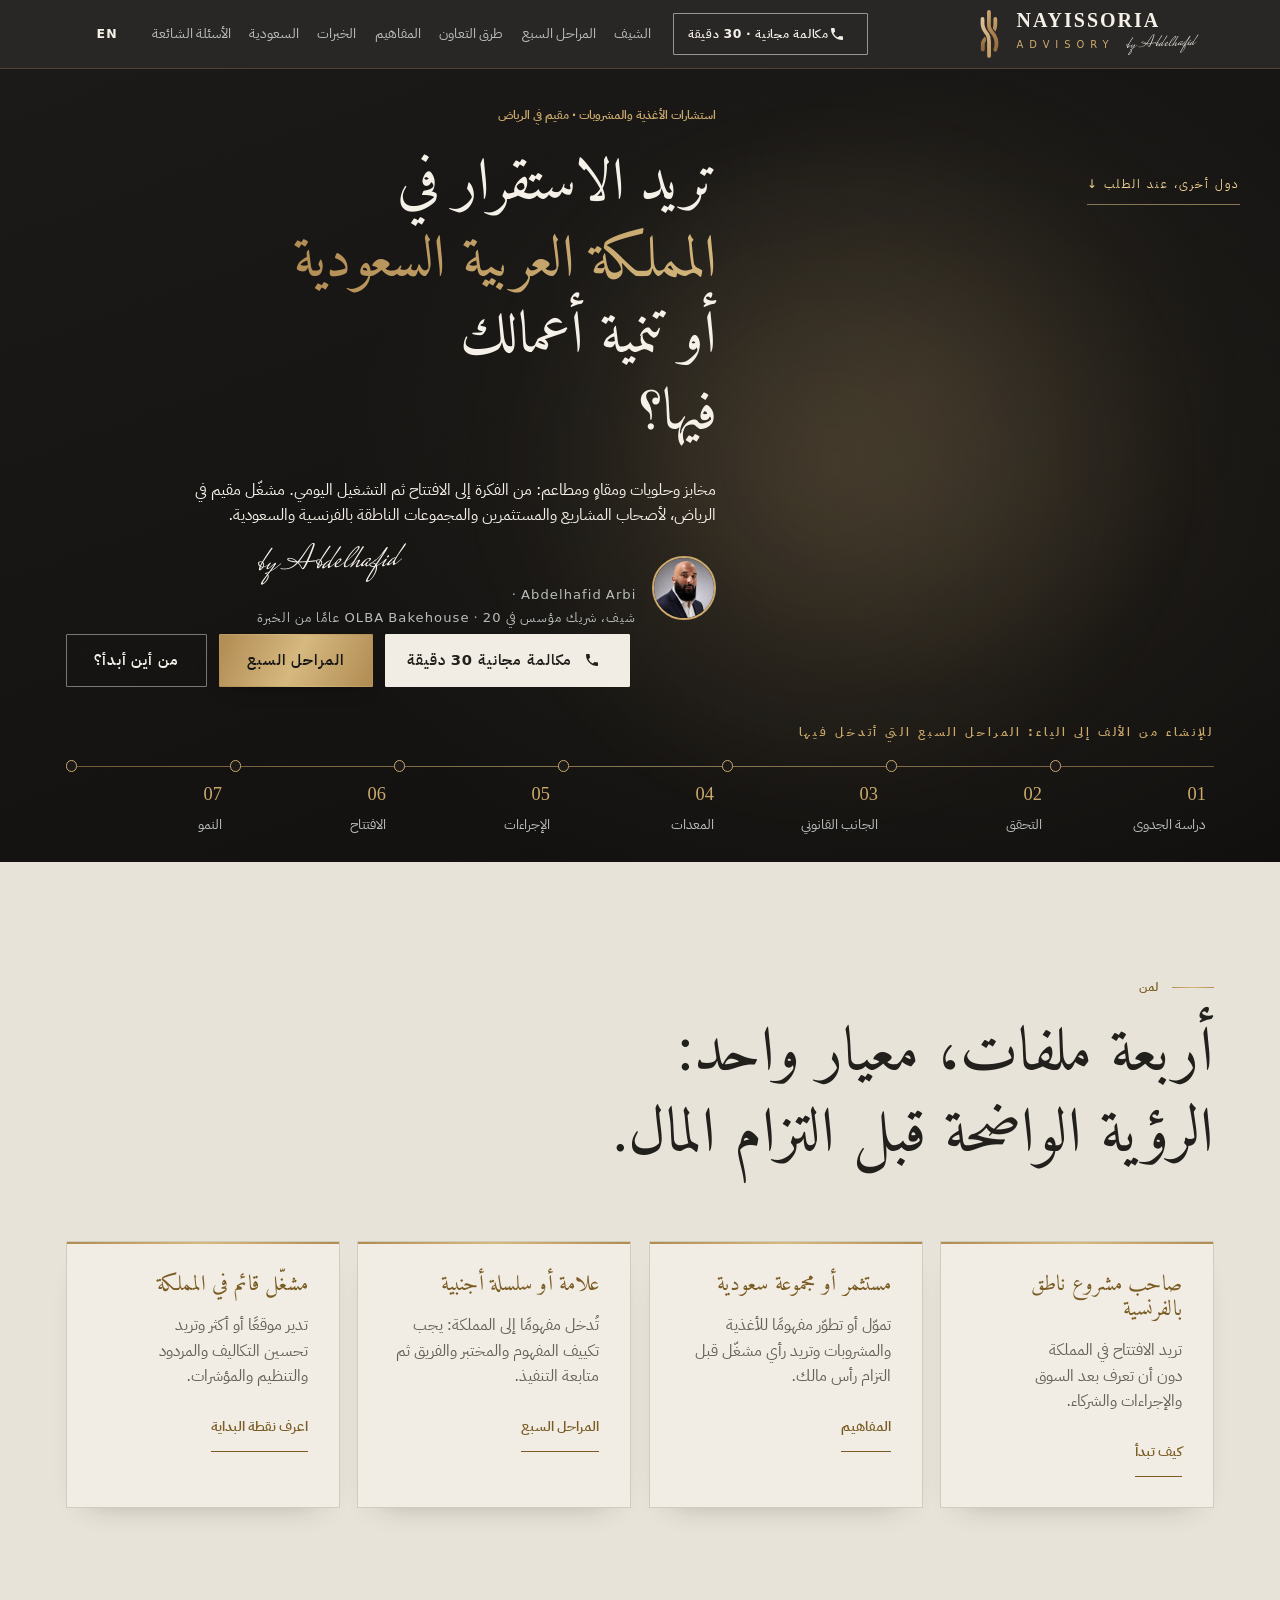
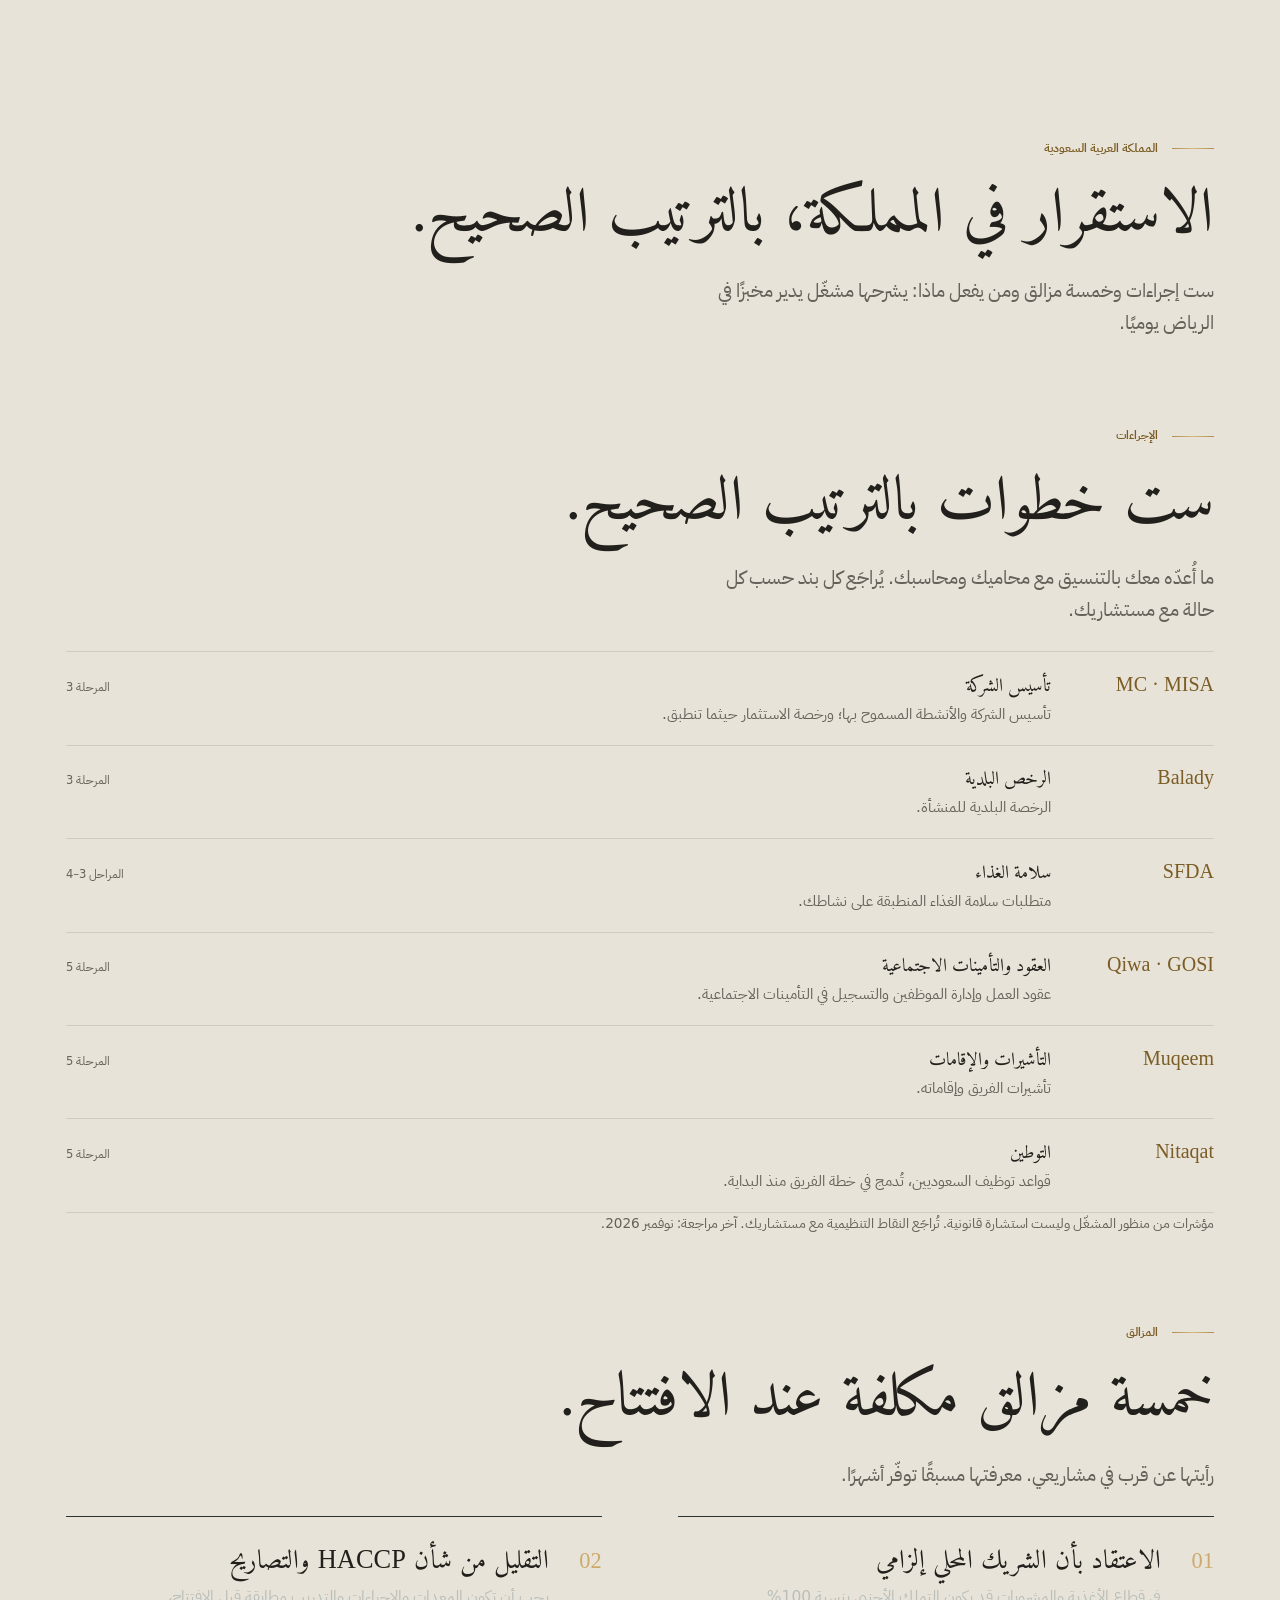
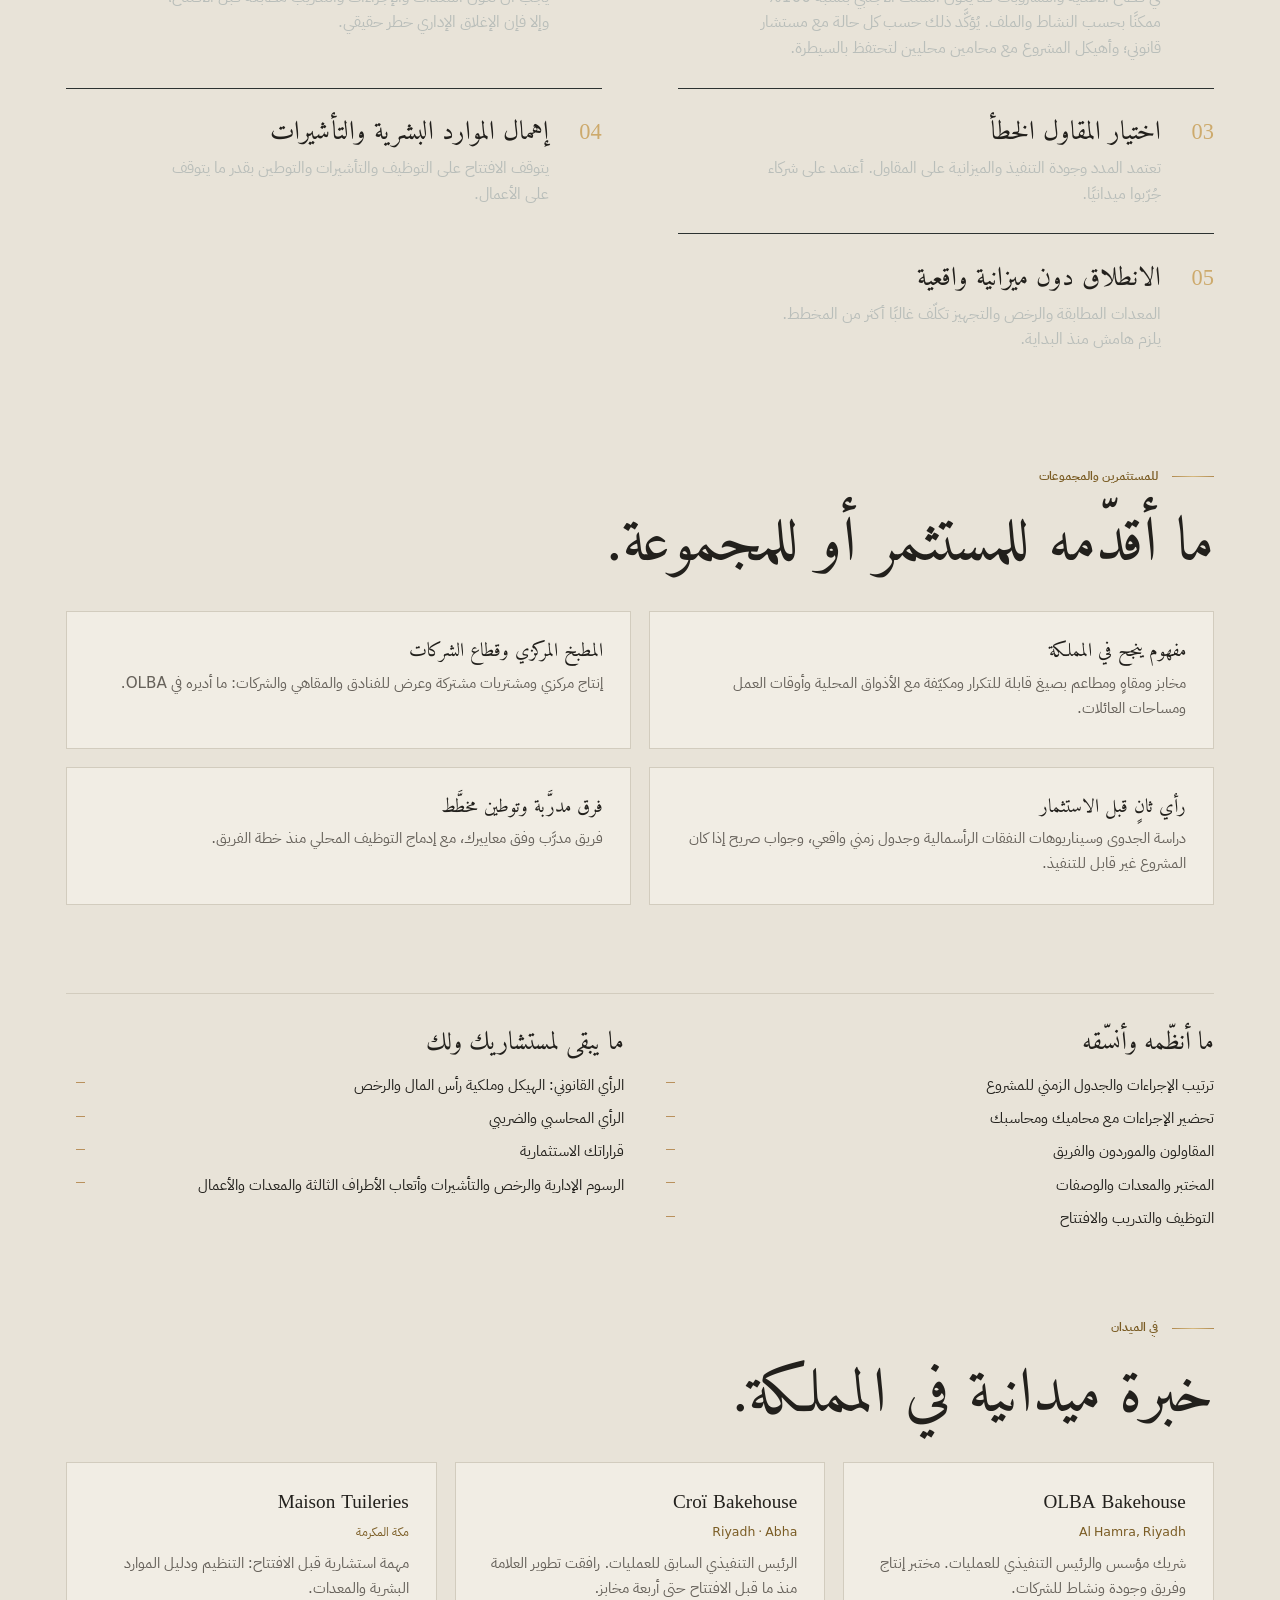
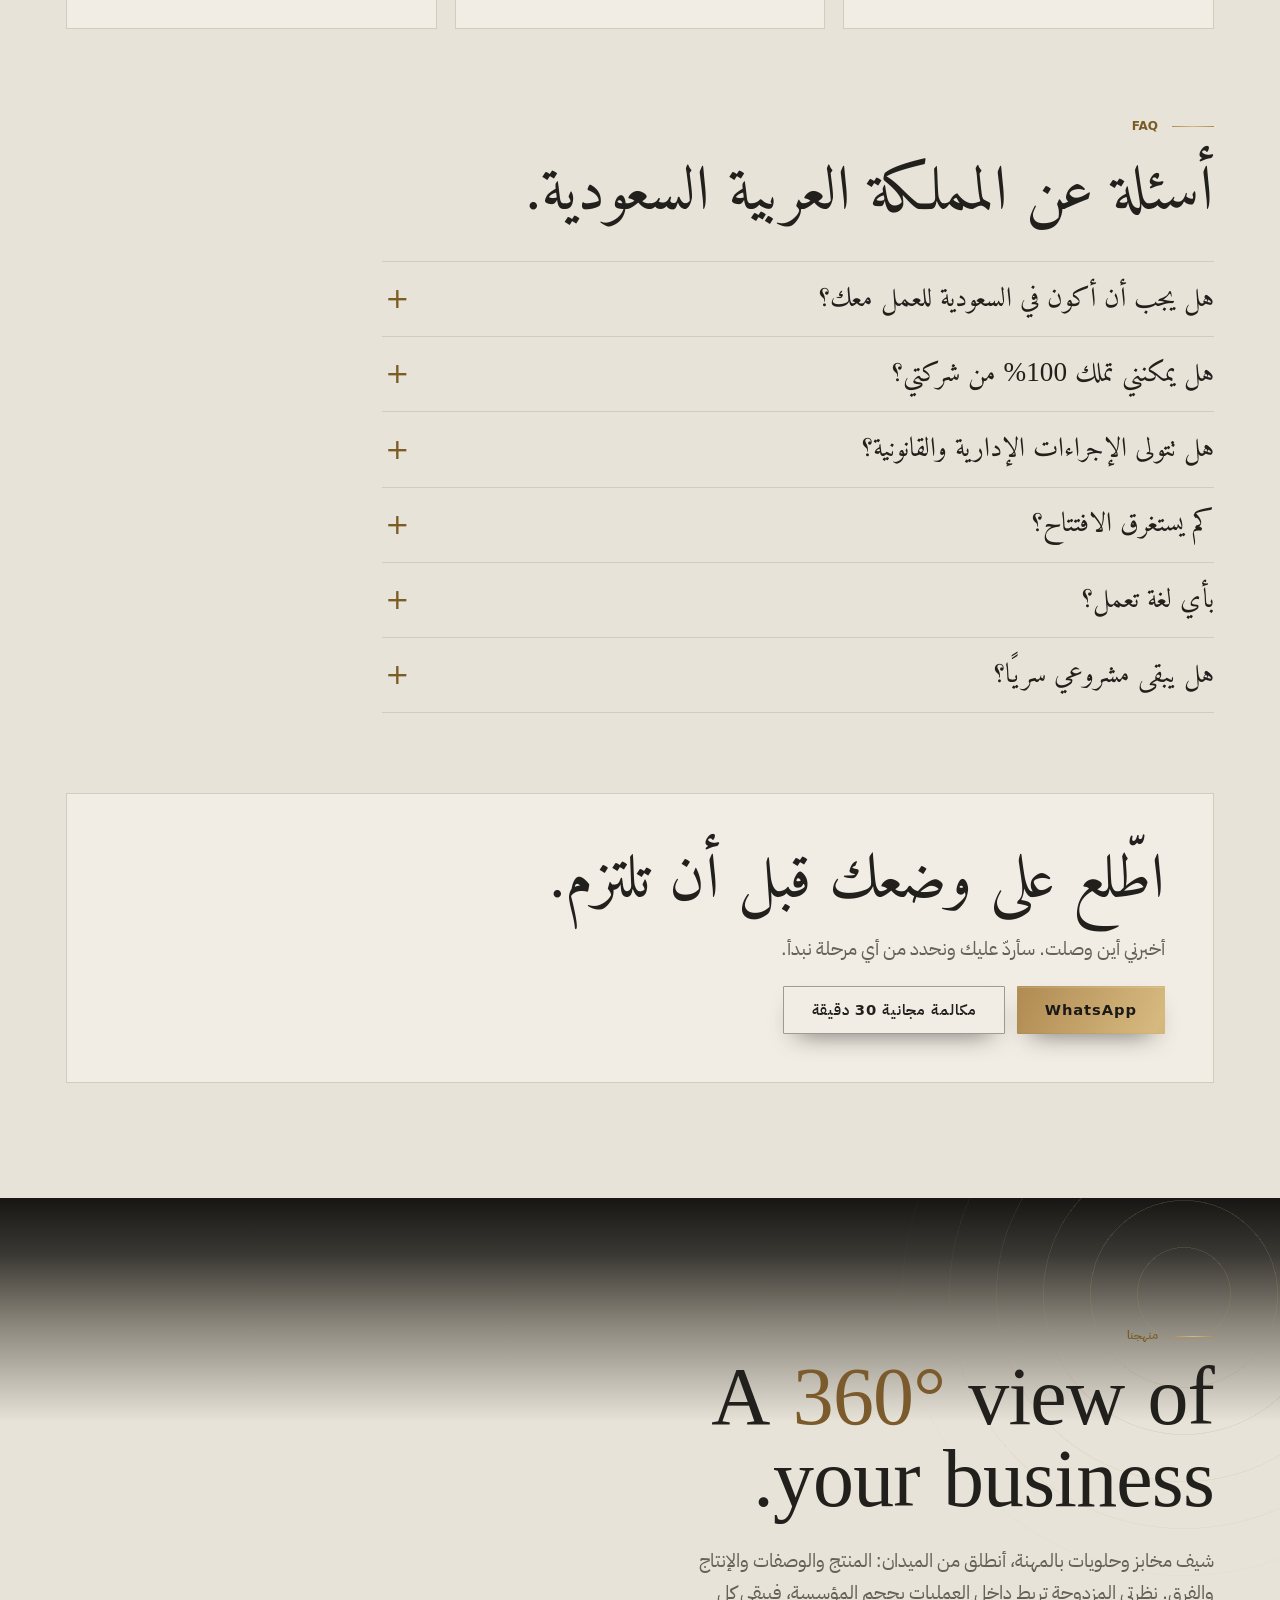
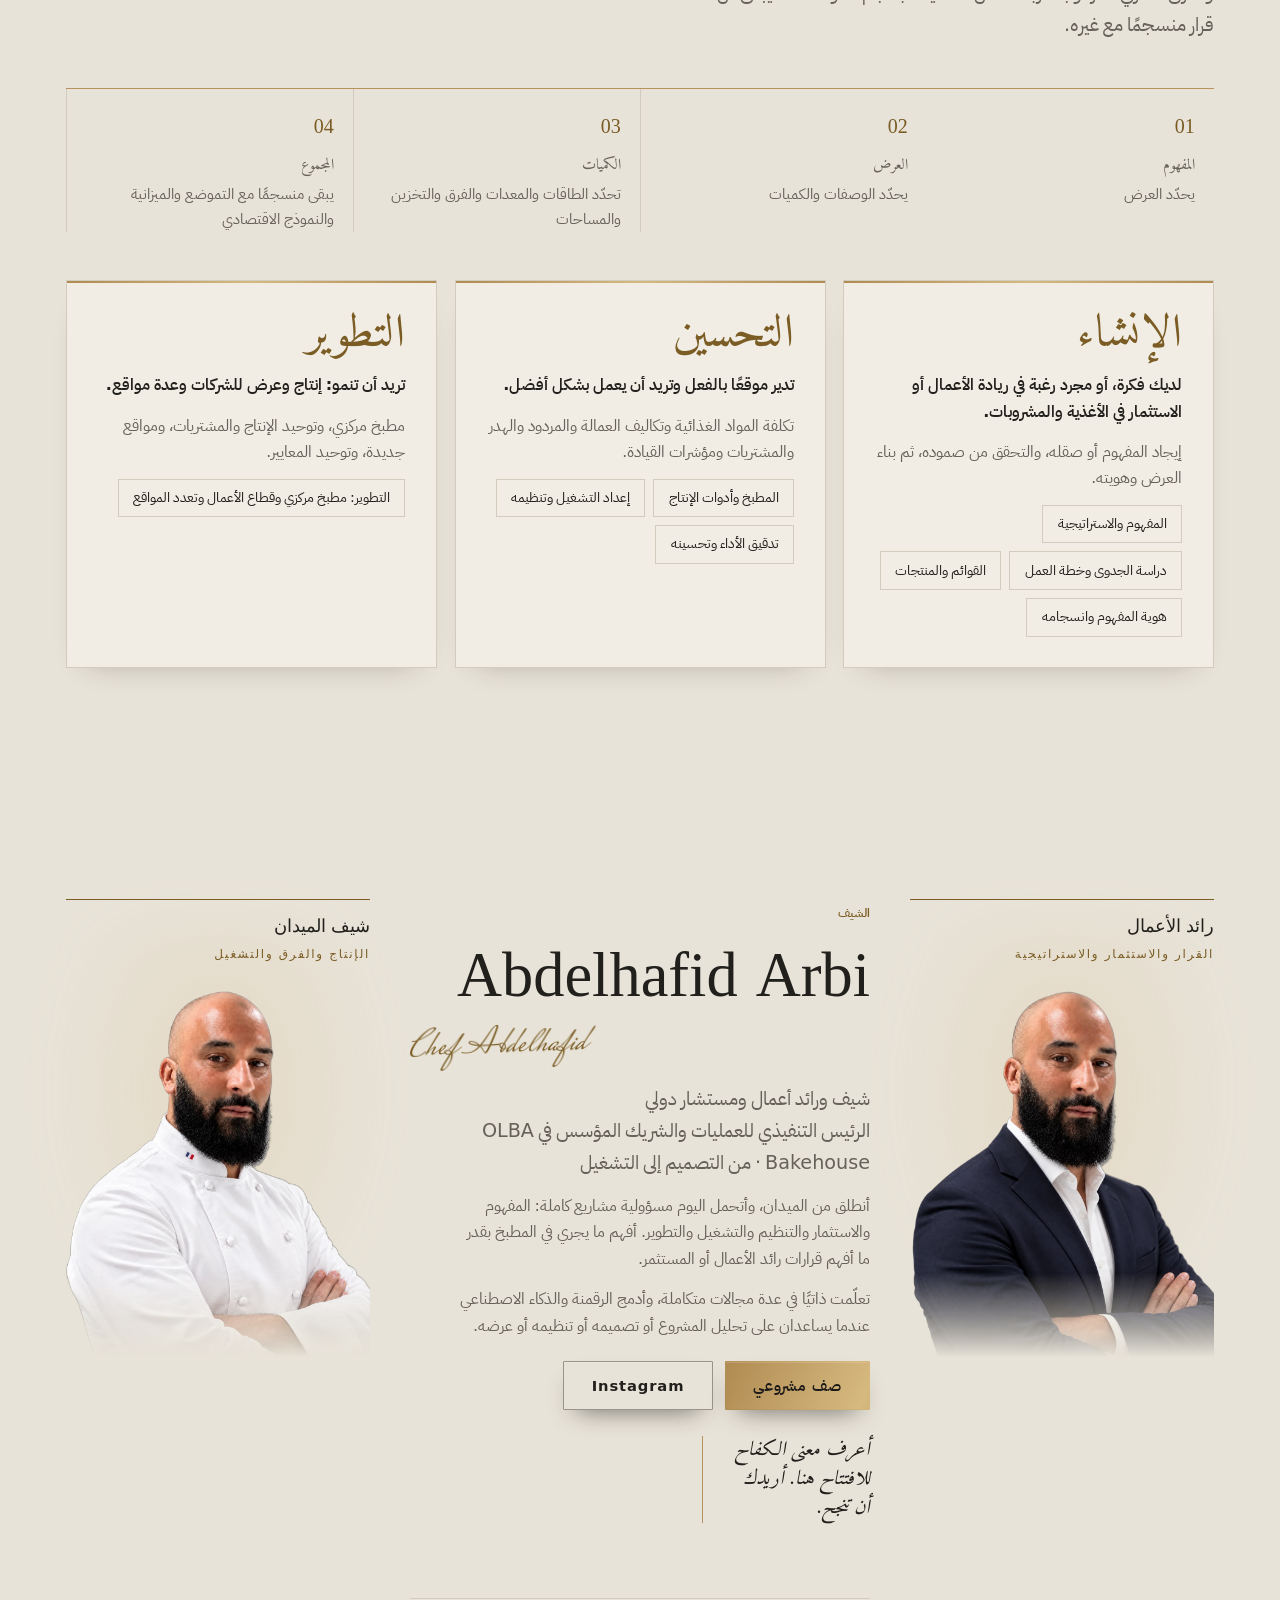
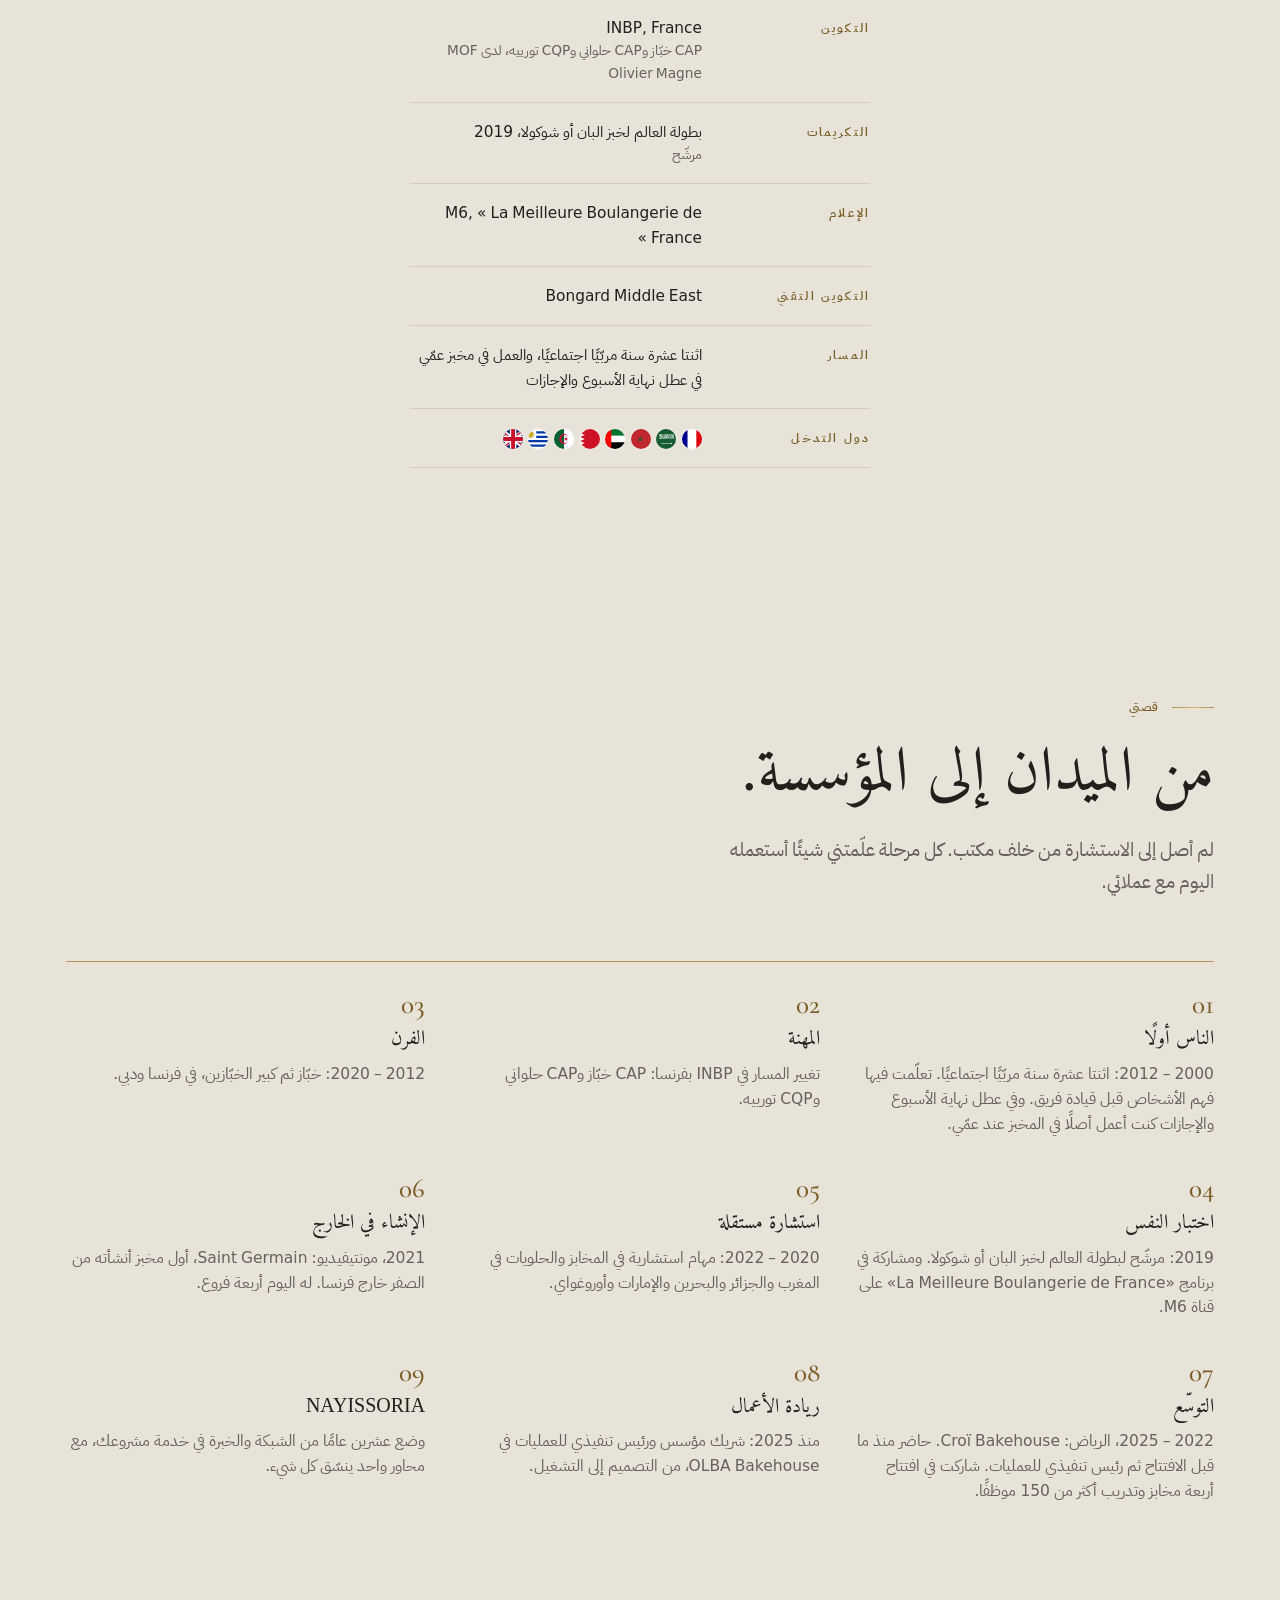
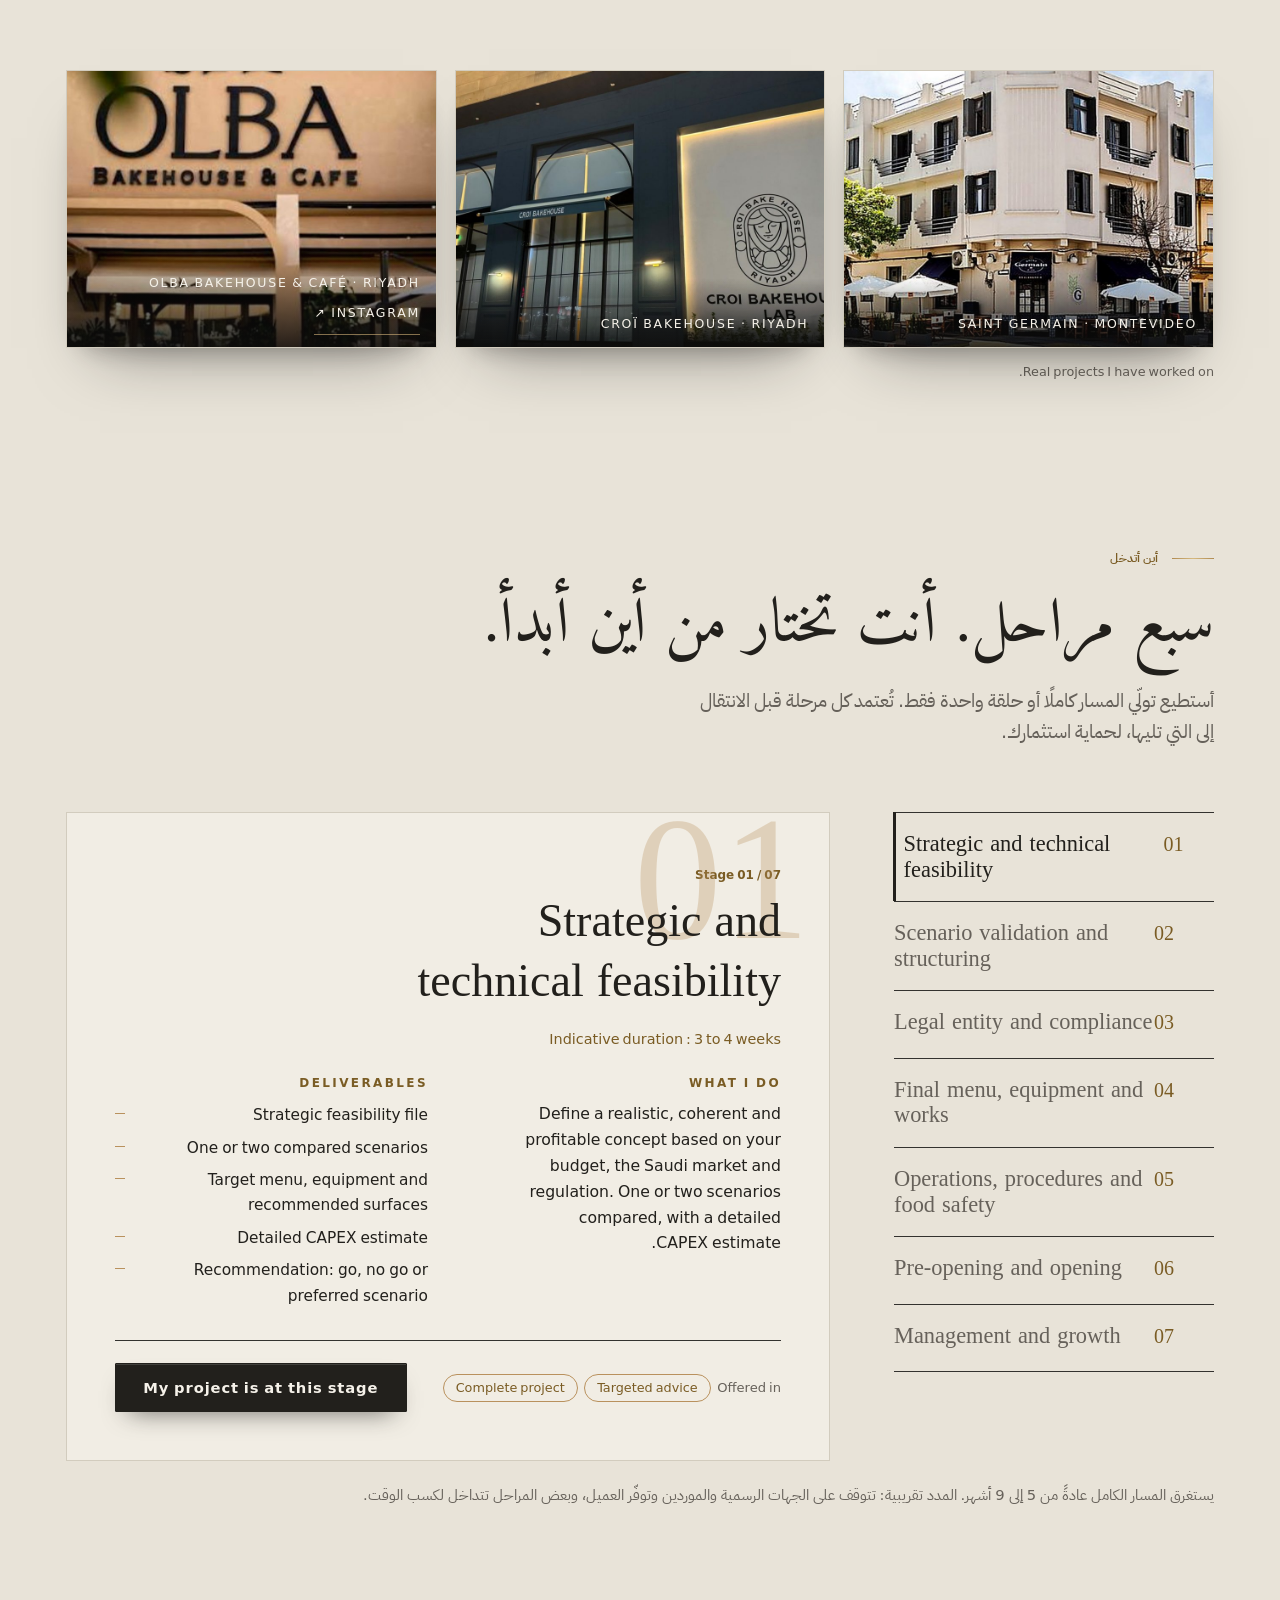
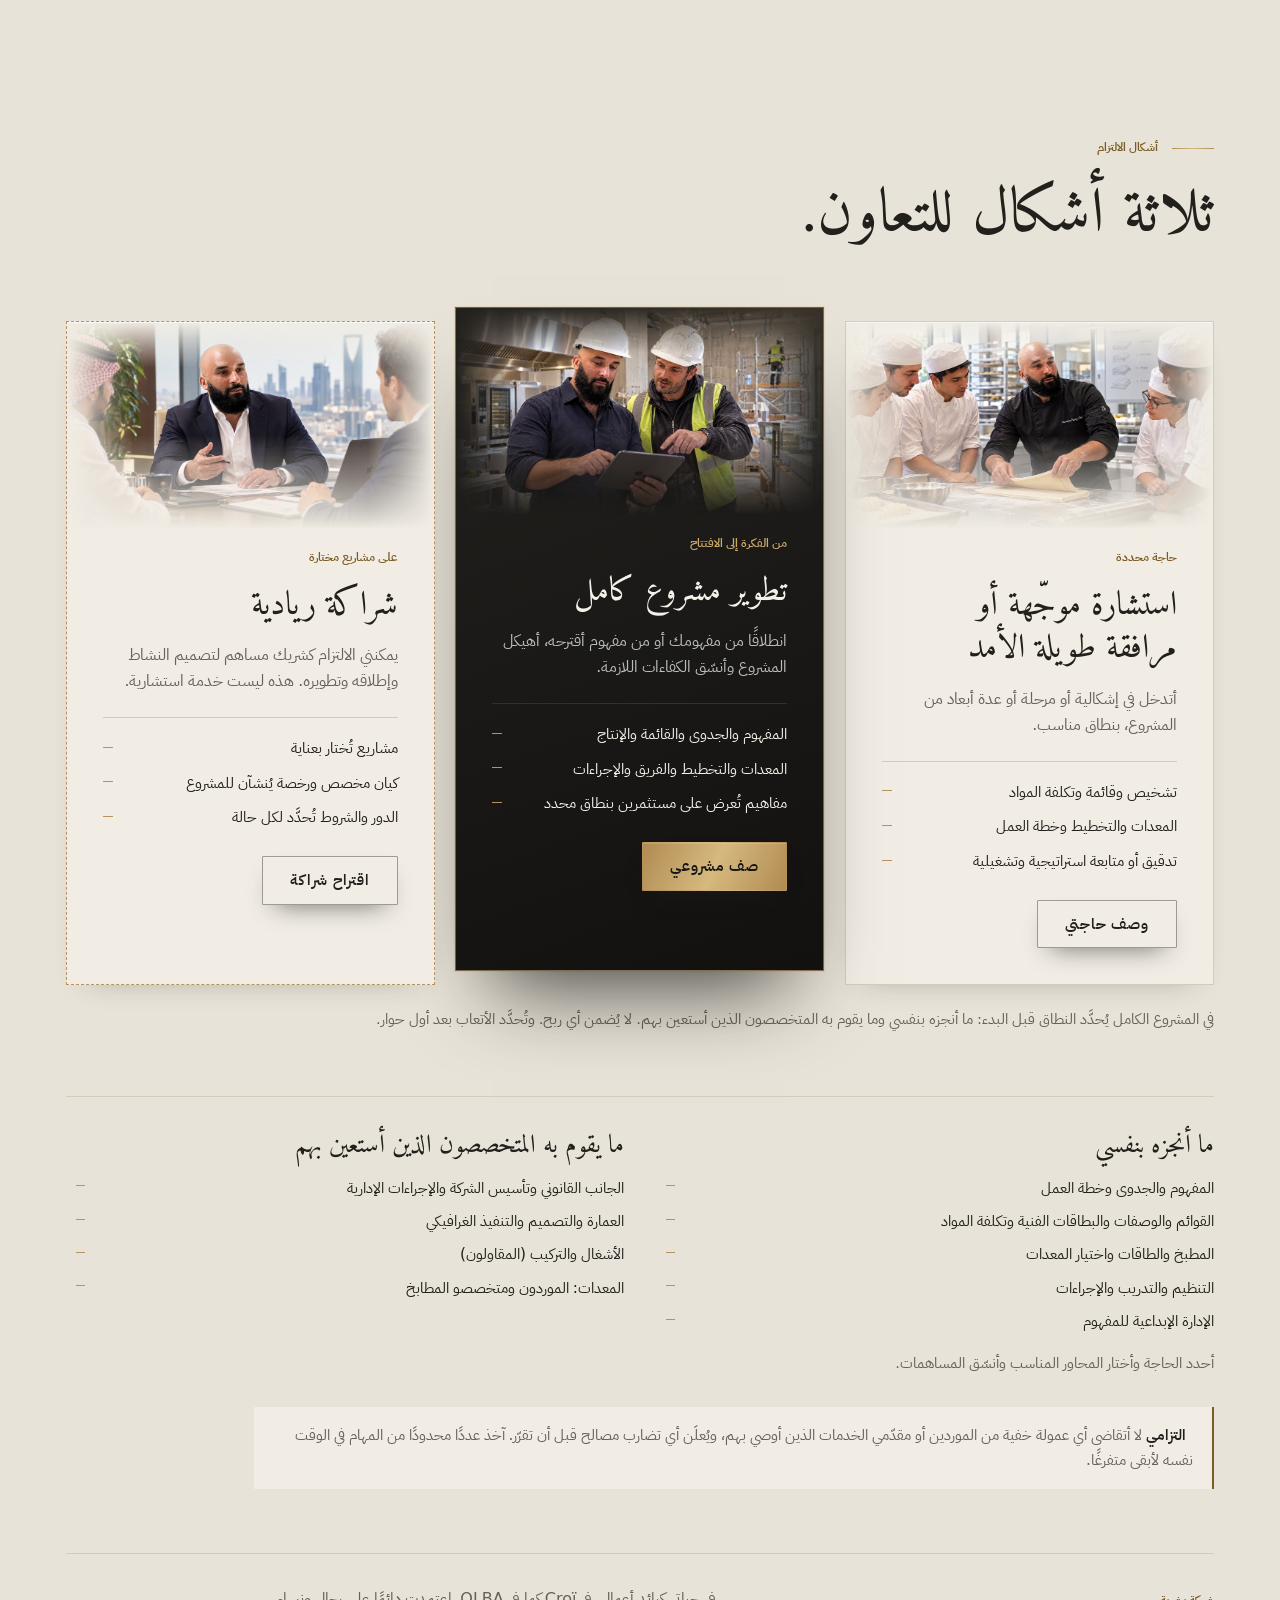
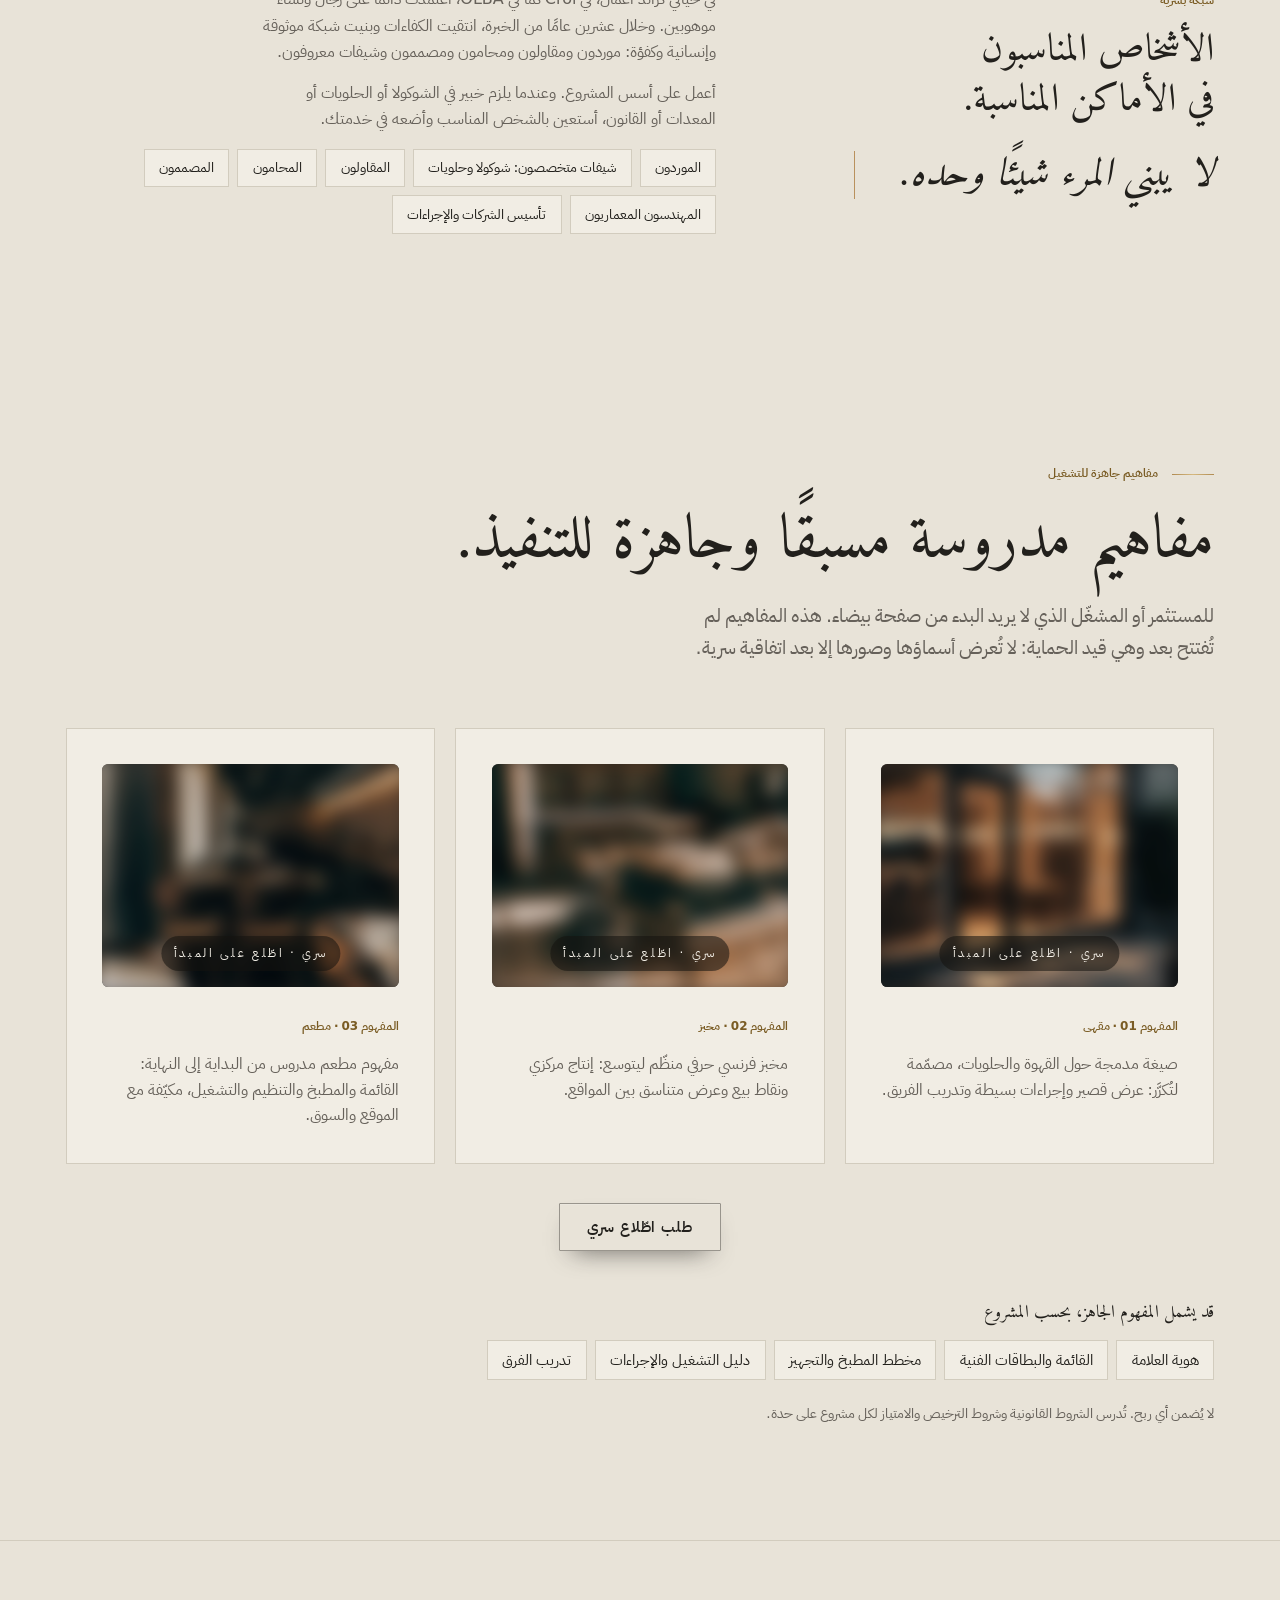
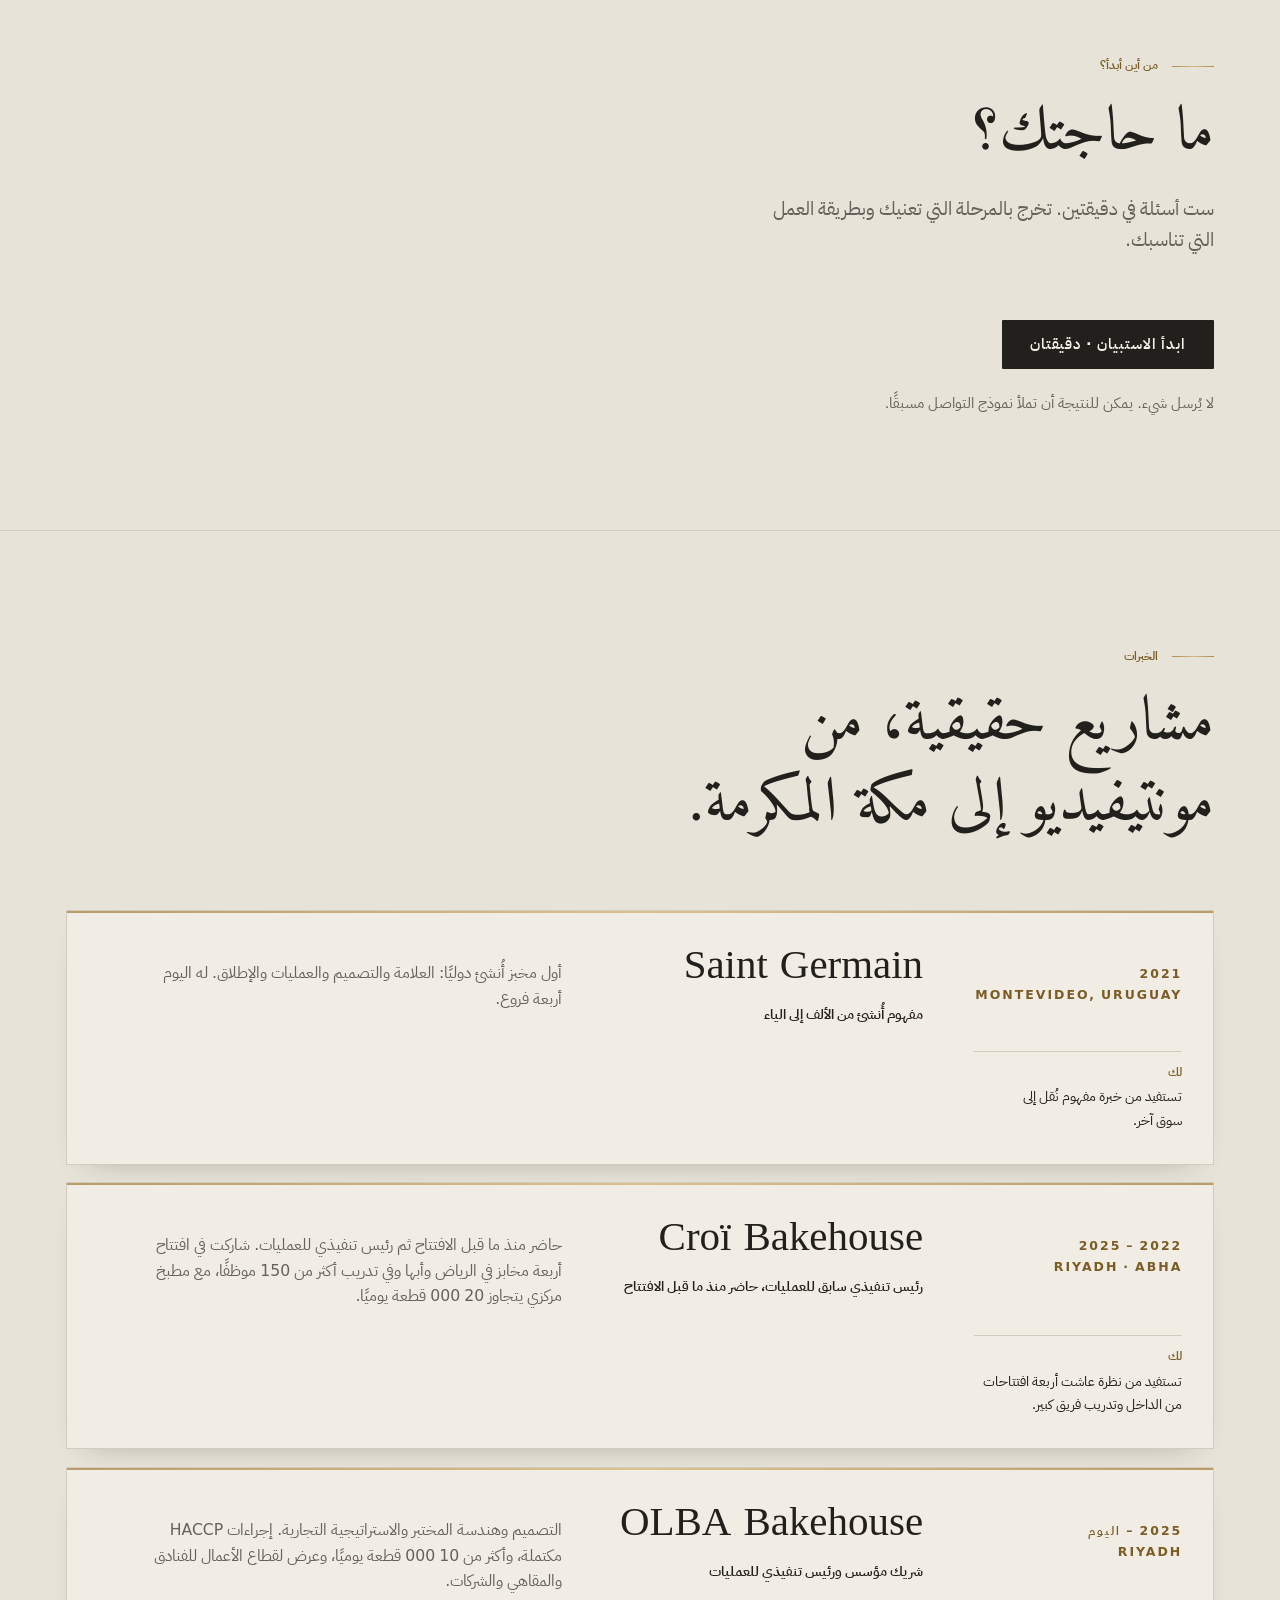
==== ar/index.html @ 0ff73de2 "Site NAYISSORIA ADVISORY (FR/EN/AR) Co-Authored-By: Claude Sonnet 5.5 <noreply@anthropic.com> Claude" ====
<!doctype html><html lang="ar" dir="rtl"><head><meta charset="utf-8"><meta name="viewport" content="width=device-width,initial-scale=1"><link rel="canonical" href="https://chefabdelbaker-svg.github.io/nayissoria-advisory/ar/"><link rel="alternate" hreflang="fr" href="https://chefabdelbaker-svg.github.io/nayissoria-advisory/"><link rel="alternate" hreflang="en" href="https://chefabdelbaker-svg.github.io/nayissoria-advisory/en/"><link rel="alternate" hreflang="ar" href="https://chefabdelbaker-svg.github.io/nayissoria-advisory/ar/"><link rel="alternate" hreflang="x-default" href="https://chefabdelbaker-svg.github.io/nayissoria-advisory/"><script>window.__SAUDI=false;window.__ALT="../en/";window.__HOME="../ar/";window.__AR="../ar/";</script><meta property="og:url" content="https://chefabdelbaker-svg.github.io/nayissoria-advisory/ar/"><meta property="og:image" content="https://chefabdelbaker-svg.github.io/nayissoria-advisory/assets/og.jpg"><meta name="twitter:card" content="summary_large_image"><script type="application/ld+json">{"@context": "https://schema.org", "@type": "ProfessionalService", "name": "NAYISSORIA ADVISORY", "description": "Food & Beverage advisory: feasibility, concept, laboratory, team and opening of bakeries, caf\u00e9s and restaurants.", "founder": {"@type": "Person", "name": "Abdelhafid Arbi", "jobTitle": "Chef, entrepreneur and international consultant"}, "address": {"@type": "PostalAddress", "addressLocality": "Riyadh", "addressCountry": "SA"}, "email": "arbi.abdelhafid@gmail.com", "areaServed": ["Saudi Arabia", "France", "Morocco", "United Arab Emirates", "Bahrain", "Algeria", "Uruguay", "United Kingdom"], "knowsLanguage": ["en", "fr"], "sameAs": ["https://www.instagram.com/abdelebaker/"]}</script><title>NAYISSORIA ADVISORY · الاستقرار وتنمية أعمالك في المملكة العربية السعودية</title>
<meta name="claude:viewport-fit-sides" content="cover">
<meta name="theme-color" content="#201F1D">
<meta property="og:type" content="website">
<meta property="og:title" content="NAYISSORIA ADVISORY · الاستقرار وتنمية أعمالك في المملكة العربية السعودية">
<meta property="og:description" content="مخابز وحلويات ومقاهٍ ومطاعم: من الفكرة إلى الافتتاح في المملكة مع مشغّل مقيم في الرياض.">
<meta name="description" content="مخابز وحلويات ومقاهٍ ومطاعم: من الفكرة إلى الافتتاح في المملكة مع مشغّل مقيم في الرياض.">
<link rel="stylesheet" href="../assets/fonts/fonts.css">
<script>
(function () {
  var d = document.documentElement, l = "", t = "";
  d.className += " js";
  l = "ar";
  d.setAttribute("data-lang", l); d.setAttribute("lang", l); if (l === "ar") d.setAttribute("dir", "rtl");
  try { t = localStorage.getItem("nay-theme") || ""; } catch (e) {}
  d.setAttribute("data-theme", "light");
  d.setAttribute("data-dir", "a");
})();
</script>
<style>
/* Layout concept: a deep-green hero and footer frame an ivory body. The three-strand emblem sits inside slowly turning 360-degree rings. Gold is used for hairlines and the emblem, never for body text. */
:root {
  --green: #201F1D; --gold: #B9915D; --gold-hi: #D4B27A; --ivory: #F5F1E9; --char: #1B1A18;
  --bg: #E8E3D8; --surface: #F1EDE4; --fg: #22201C; --muted: #66615A; --line: #D2CCBE; --accent-text: #8A6A2E; --on-ink: #F5F1E9; --ink: #22201C; color-scheme: light;
  --band: #201F1D; --band-fg: #F5F1E9; --band-muted: #C2C0BB; --band-line: #3D3B38; --band-gold: #D4B27A;
  --gap: #E8E3D8;
  --display: "Cormorant Garamond", "Cormorant", Georgia, "Times New Roman", serif;
  --body: "Hanken Grotesk", "Helvetica Neue", Arial, system-ui, sans-serif;
  --maxw: 1180px;
}
@media (prefers-color-scheme: dark) {
  :root:not([data-theme="light"]) { --bg: #E8E3D8; --surface: #F1EDE4; --fg: #22201C; --muted: #66615A; --line: #D2CCBE; --accent-text: #8A6A2E; --on-ink: #F5F1E9; --ink: #22201C; --gap: #E8E3D8; color-scheme: light; }
}
:root[data-theme="dark"] { --bg: #E8E3D8; --surface: #F1EDE4; --fg: #22201C; --muted: #66615A; --line: #D2CCBE; --accent-text: #8A6A2E; --on-ink: #F5F1E9; --ink: #22201C; --gap: #E8E3D8; color-scheme: light; }

*, *::before, *::after { box-sizing: border-box; }
html { -webkit-text-size-adjust: 100%; scroll-padding-top: 5rem; }
@media (prefers-reduced-motion: no-preference) { html { scroll-behavior: smooth; } }
body { margin: 0; background: var(--bg); color: var(--fg); font-family: var(--body); font-size: 1rem; line-height: 1.65; overflow-x: hidden; overflow-wrap: break-word; -webkit-font-smoothing: antialiased; }
h1, h2, h3, h4, p, ul, ol, dl, dd, figure, blockquote { margin: 0; }
ul, ol { padding: 0; list-style: none; }
h1, h2, h3 { font-family: var(--display); font-weight: 500; line-height: 1.05; text-wrap: balance; }
p { text-wrap: pretty; }
a { color: inherit; }
button { font: inherit; }
:focus-visible { outline: 2px solid var(--accent-text); outline-offset: 3px; }
.band :focus-visible, .hero :focus-visible, .site-footer :focus-visible, .site-header :focus-visible { outline-color: var(--band-gold); }
::selection { background: var(--gold); color: var(--char); }
html[data-lang="fr"] [lang="en"] { display: none !important; }
html[data-lang="en"] [lang="fr"], html[data-lang="ar"] [lang="fr"] { display: none !important; }
html:not([data-lang="ar"]) [lang="ar"] { display: none !important; }
html[data-lang="ar"] [lang="en"]:has(+ [lang="ar"]) { display: none !important; }
html[data-lang="ar"] #ar-btn { display: none !important; }
[hidden] { display: none !important; }
.vh { position: absolute !important; width: 1px; height: 1px; margin: -1px; overflow: hidden; clip-path: inset(50%); white-space: nowrap; }
.wrap { width: 100%; max-width: var(--maxw); margin-inline: auto; padding-left: max(16px, env(safe-area-inset-left, 0px)); padding-right: max(16px, env(safe-area-inset-right, 0px)); }
.section { padding-block: clamp(4rem, 9vw, 8rem); }
.eyebrow { font-size: .75rem; font-weight: 600; letter-spacing: .24em; text-transform: uppercase; color: var(--accent-text); }
.h2 { font-size: clamp(2.2rem, 5vw, 3.9rem); letter-spacing: -.005em; }
.lede { font-size: clamp(1.05rem, 1.6vw, 1.2rem); color: var(--muted); max-width: 58ch; }
.head { display: grid; gap: 1.1rem; margin-bottom: clamp(2.5rem, 5vw, 4rem); max-width: 54rem; }
.btn { display: inline-flex; align-items: center; justify-content: center; min-height: 3rem; padding: .7rem 1.7rem; font-weight: 600; font-size: .92rem; letter-spacing: .06em; text-decoration: none; cursor: pointer; border: 1px solid var(--ink); background: var(--ink); color: var(--on-ink); border-radius: 1px; transition: background-color .25s, color .25s, border-color .25s; }
.btn:hover { background: transparent; color: var(--ink); }
.btn--line { background: transparent; color: var(--ink); }
.btn--line:hover { background: var(--ink); color: var(--on-ink); }
.band .btn, .hero .btn { background: var(--band-gold); border-color: var(--band-gold); color: #201F1D; }
.band .btn:hover, .hero .btn:hover { background: transparent; color: var(--band-gold); }
.band .btn--line, .hero .btn--line { background: transparent; border-color: rgba(245,241,233,.45); color: var(--band-fg); }
.band .btn--line:hover, .hero .btn--line:hover { background: var(--band-fg); border-color: var(--band-fg); color: #201F1D; }

/* header */
.site-header { position: sticky; top: env(safe-area-inset-top, 0px); z-index: 40; background: var(--band); color: var(--band-fg); border-bottom: 1px solid var(--band-line); }
body::before { content: ""; position: fixed; inset: 0 0 auto; height: env(safe-area-inset-top, 0px); z-index: 60; background: var(--band); }
.bar { display: flex; flex-wrap: wrap; align-items: center; gap: 0 .75rem; min-height: 4.25rem; }
.brand { display: inline-flex; align-items: center; gap: .85rem; text-decoration: none; margin-right: auto; min-width: 0; --gap: var(--band); }
.brand svg { width: 1.7rem; height: 3.4rem; flex: none; }
.wm { display: grid; line-height: 1; }
.wm b { font-family: var(--display); font-weight: 600; font-size: 1.45rem; letter-spacing: .1em; }
.wm i { font-style: normal; font-size: .62rem; letter-spacing: .6em; margin-top: .45rem; color: var(--band-gold); font-weight: 500; }
nav.menu ul { display: flex; gap: .25rem 1.7rem; }
nav.menu a { display: block; padding: .7rem 0; font-size: .9rem; text-decoration: none; color: var(--band-muted); }
nav.menu a:hover { color: var(--band-fg); }
.tools { display: flex; align-items: center; gap: .2rem; }
.ib { display: inline-flex; align-items: center; justify-content: center; min-width: 2.75rem; min-height: 2.75rem; padding: 0 .55rem; font-size: .78rem; font-weight: 600; letter-spacing: .1em; color: var(--band-fg); background: none; border: 1px solid transparent; border-radius: 1px; cursor: pointer; }
.ib:hover { border-color: var(--band-line); }
.ib svg { width: 1.15rem; height: 1.15rem; }
.menu-btn { display: none; }
.hd-cta { margin-left: .6rem; min-height: 2.6rem; padding-inline: 1.2rem; }
@media (max-width: 1060px) {
  .js .menu-btn { display: inline-flex; }
  nav.menu { order: 3; flex-basis: 100%; border-top: 1px solid var(--band-line); }
  .js nav.menu { display: none; }
  .js nav.menu[data-open="true"] { display: block; }
  nav.menu ul { flex-direction: column; gap: 0; padding-block: .5rem 1rem; }
  .hd-cta { display: none; }
}

/* hero */
.hero { background: var(--band); color: var(--band-fg); --gap: var(--band); overflow: hidden; position: relative; }
.hero-grid { display: grid; grid-template-columns: minmax(0, 1.2fr) minmax(0, .8fr); gap: clamp(2rem, 5vw, 5rem); align-items: center; padding-block: clamp(3.5rem, 8vw, 7.5rem); }
.hero .eyebrow { color: var(--band-gold); display: block; max-width: 34rem; line-height: 1.8; }
.hero h1 { font-size: clamp(3.2rem, 9vw, 7.4rem); line-height: .92; letter-spacing: -.012em; margin: 1.6rem 0 1.8rem; font-weight: 500; }
.hero h1 em { font-style: italic; color: var(--band-gold); }
.hero .sub { font-size: clamp(1.05rem, 1.9vw, 1.3rem); max-width: 36rem; color: var(--band-fg); }
.hero .sig { margin: 1.3rem 0 2.2rem; max-width: 32rem; color: var(--band-muted); font-size: .98rem; padding-left: 1.1rem; border-left: 1px solid var(--band-gold); }
.cta-row { display: flex; flex-wrap: wrap; gap: .75rem; }
.emblem { position: relative; justify-self: center; width: 100%; max-width: 31rem; }
.emblem svg { display: block; width: 100%; height: auto; overflow: visible; }
.ring { fill: none; stroke: #D4B27A; stroke-width: .7; opacity: .3; }
.tickc { stroke: #D4B27A; stroke-width: .8; opacity: .55; }
@media (prefers-reduced-motion: no-preference) {
  .rings { transform-origin: 0 0; animation: spin 180s linear infinite; }
  .emblem .core { animation: rise 1.6s cubic-bezier(.2, .7, .2, 1) both; }
}
@keyframes spin { to { transform: rotate(360deg); } }
@keyframes rise { from { opacity: 0; transform: translateY(14px); } to { opacity: 1; transform: none; } }
.hero-foot { border-top: 1px solid var(--band-line); }
.hero-foot .wrap { display: flex; flex-wrap: wrap; gap: .5rem 2.5rem; justify-content: space-between; padding-block: 1.15rem; font-size: .78rem; letter-spacing: .2em; text-transform: uppercase; color: var(--band-muted); }
@media (max-width: 880px) { .hero-grid { grid-template-columns: minmax(0, 1fr); } .emblem { order: -1; max-width: 17rem; justify-self: start; } }

/* approach */
.approach { display: grid; gap: 3rem; }
.big { font-family: var(--display); font-weight: 500; font-size: clamp(2.4rem, 6.4vw, 5.2rem); line-height: 1; max-width: 18ch; letter-spacing: -.01em; }
.big em { font-style: italic; color: var(--accent-text); }
.pillars { display: grid; grid-template-columns: repeat(3, minmax(0, 1fr)); border-top: 1px solid var(--gold); }
.pillar { padding: 1.6rem 1.6rem 0 0; display: grid; gap: .7rem; align-content: start; }
.pillar + .pillar { padding-left: 1.6rem; border-left: 1px solid var(--line); }
.pillar h3 { font-size: 1.9rem; }
.pillar p { color: var(--muted); font-size: .98rem; }
@media (max-width: 760px) { .pillars { grid-template-columns: minmax(0, 1fr); } .pillar, .pillar + .pillar { padding: 1.4rem 0; border-left: 0; } .pillar + .pillar { border-top: 1px solid var(--line); } }

/* stages */
.alt { background: var(--surface); }
.stages { display: grid; grid-template-columns: minmax(0, 20rem) minmax(0, 1fr); gap: clamp(2rem, 5vw, 4.5rem); align-items: start; }
.st-tabs { border-bottom: 1px solid var(--line); }
.st-tab { display: grid; grid-template-columns: 3rem minmax(0, 1fr); align-items: baseline; width: 100%; text-align: left; padding: 1.05rem .75rem 1.05rem 0; background: none; border: 0; border-top: 1px solid var(--line); color: var(--muted); cursor: pointer; position: relative; transition: color .2s; }
.st-tab .n { font-family: var(--display); font-size: 1.25rem; color: var(--accent-text); }
.st-tab .t { font-family: var(--display); font-size: 1.4rem; line-height: 1.15; }
.st-tab:hover { color: var(--fg); }
.st-tab[aria-selected="true"] { color: var(--fg); }
.st-tab[aria-selected="true"]::before { content: ""; position: absolute; left: -1px; top: -1px; bottom: 0; width: 2px; background: var(--gold); }
.st-tab[aria-selected="true"] .t { padding-left: .6rem; }
.st-tab[aria-selected="true"] .n { padding-left: .6rem; }
.st-panel { position: relative; padding: clamp(1.6rem, 4vw, 3rem); border: 1px solid var(--line); background: var(--bg); min-height: 24rem; }
.alt .st-panel { background: var(--bg); }
.js .st-panel[hidden] { display: none; }
.st-panel .ghost { position: absolute; right: 1.2rem; top: -.4rem; font-family: var(--display); font-size: clamp(6rem, 14vw, 11rem); line-height: 1; color: var(--accent-text); opacity: .1; pointer-events: none; user-select: none; }
.st-panel h3 { font-size: clamp(2rem, 3.6vw, 3rem); margin: .5rem 0 1.6rem; max-width: 24ch; position: relative; }
.st-cols { display: grid; grid-template-columns: repeat(2, minmax(0, 1fr)); gap: 1.6rem 2.5rem; position: relative; }
.st-cols h4 { font-size: .72rem; letter-spacing: .2em; text-transform: uppercase; font-weight: 600; color: var(--accent-text); margin-bottom: .5rem; font-family: var(--body); }
.st-cols p { font-size: .98rem; }
.st-foot { display: flex; flex-wrap: wrap; align-items: center; gap: 1rem 1.5rem; margin-top: 2rem; padding-top: 1.4rem; border-top: 1px solid var(--line); position: relative; }
.chips { display: flex; flex-wrap: wrap; gap: .4rem; flex: 1 1 14rem; align-items: center; font-size: .82rem; color: var(--muted); }
.chip { border: 1px solid var(--gold); color: var(--accent-text); padding: .15rem .75rem; border-radius: 999px; font-size: .8rem; }
@media (max-width: 960px) {
  .stages { grid-template-columns: minmax(0, 1fr); gap: 1.5rem; }
  .st-tabs { display: flex; overflow-x: auto; border-bottom: 1px solid var(--line); scrollbar-width: thin; gap: 0; }
  .st-tab { flex: 0 0 auto; width: auto; min-width: 8.5rem; grid-template-columns: 1fr; gap: .2rem; padding: .9rem 1rem .9rem 0; border-top: 0; }
  .st-tab .t { font-size: 1.1rem; }
  .st-tab[aria-selected="true"]::before { left: 0; right: 1rem; top: auto; bottom: -1px; height: 2px; width: auto; }
  .st-tab[aria-selected="true"] .t, .st-tab[aria-selected="true"] .n { padding-left: 0; }
  .st-cols { grid-template-columns: minmax(0, 1fr); }
  .st-panel { min-height: 0; }
}

.dur { margin: -.8rem 0 1.4rem; font-size: .9rem; color: var(--accent-text); font-weight: 500; position: relative; }
.dlv { display: grid; gap: .45rem; font-size: .96rem; }
.dlv li { padding-left: 1.2rem; position: relative; }
.dlv li::before { content: ""; position: absolute; left: 0; top: .72em; width: .6rem; height: 1px; background: var(--gold); }
.expert { display: grid; grid-template-columns: repeat(3, minmax(0, 1fr)); border-top: 1px solid var(--gold); }
.expert article { padding: 1.8rem 1.8rem 1.8rem 0; border-bottom: 1px solid var(--line); display: grid; gap: .6rem; align-content: start; }
.expert article:not(:nth-child(3n+1)) { padding-left: 1.8rem; border-left: 1px solid var(--line); }
.expert h3 { font-size: 1.7rem; }
.expert p { color: var(--muted); font-size: .96rem; }
@media (max-width: 960px) { .expert { grid-template-columns: repeat(2, minmax(0, 1fr)); } .expert article, .expert article:not(:nth-child(3n+1)) { padding: 1.6rem 1.4rem 1.6rem 0; border-left: 0; } .expert article:nth-child(even) { padding-left: 1.4rem; border-left: 1px solid var(--line); } }
@media (max-width: 620px) { .expert { grid-template-columns: minmax(0, 1fr); } .expert article, .expert article:nth-child(even) { padding: 1.5rem 0; border-left: 0; } }

/* offers */
.offers { display: grid; grid-template-columns: repeat(3, minmax(0, 1fr)); gap: 1.25rem; }
.offer { border: 1px solid var(--line); background: var(--surface); padding: clamp(1.5rem, 3vw, 2.25rem); display: grid; gap: 1rem; align-content: start; }
.offer.main { background: var(--band); color: var(--band-fg); border-color: var(--band); --gap: var(--band); }
.offer .eyebrow { color: var(--accent-text); }
.offer.main .eyebrow { color: var(--band-gold); }
.offer h3 { font-size: 2.1rem; }
.offer p { color: var(--muted); font-size: .98rem; }
.offer.main p { color: var(--band-muted); }
.offer ul { display: grid; gap: .6rem; margin-top: .4rem; padding-top: 1.1rem; border-top: 1px solid var(--line); font-size: .95rem; }
.offer.main ul { border-color: var(--band-line); }
.offer li { padding-left: 1.2rem; position: relative; }
.offer li::before { content: ""; position: absolute; left: 0; top: .7em; width: .6rem; height: 1px; background: var(--gold); }
.offer .btn { margin-top: .6rem; justify-self: start; }
.offer.main .btn { background: var(--band-gold); border-color: var(--band-gold); color: #201F1D; }
.offer.main .btn:hover { background: transparent; color: var(--band-gold); }
.skip { position: absolute; left: 16px; top: -4rem; z-index: 100; background: var(--ink); color: var(--on-ink); padding: .7rem 1.1rem; font-weight: 600; text-decoration: none; }
.skip:focus { top: 12px; }
.st-tab .here { display: none; margin-left: .6rem; font-family: var(--body); font-size: .68rem; font-weight: 600; letter-spacing: .14em; text-transform: uppercase; color: var(--accent-text); border: 1px solid var(--gold); border-radius: 999px; padding: .05rem .55rem; vertical-align: middle; }
.st-tab.is-here .here { display: inline-block; }
.journey { max-width: 46rem; border: 1px solid var(--line); background: var(--surface); padding: clamp(1.4rem, 3.5vw, 2.5rem); }
.q-bar { height: 2px; background: var(--line); margin-bottom: 1rem; }
.q-bar i { display: block; height: 100%; background: var(--gold); transition: width .3s; }
.q-count { font-size: .78rem; letter-spacing: .16em; text-transform: uppercase; color: var(--accent-text); font-weight: 600; margin-bottom: .8rem; }
.q-opts { border: 0; padding: 0; margin: 0 0 1.4rem; display: grid; gap: .6rem; min-width: 0; }
.q-title { font-family: var(--display); font-size: clamp(1.6rem, 3.2vw, 2.1rem); line-height: 1.15; padding: 0; margin-bottom: .9rem; }
.q-title:focus { outline: none; }
.q-opt { display: flex; gap: .8rem; align-items: center; padding: .9rem 1rem; border: 1px solid var(--line); cursor: pointer; min-height: 3rem; }
.q-opt:hover { border-color: var(--gold); }
.q-opt input { accent-color: #7B5A2C; width: 1.1rem; height: 1.1rem; flex: none; }
.q-opt:has(input:checked) { border-color: var(--gold); background: color-mix(in srgb, var(--gold) 12%, transparent); }
.q-opt:has(input:focus-visible) { outline: 2px solid var(--gold); outline-offset: 2px; }
.q-nav { display: flex; justify-content: space-between; gap: .75rem; flex-wrap: wrap; }
.btn[disabled] { opacity: .45; cursor: not-allowed; }
.res h3 { font-size: clamp(1.8rem, 3.5vw, 2.4rem); margin: .3rem 0 .8rem; }
.res dl { display: grid; gap: .9rem; margin: 1.2rem 0; }
.res dt { font-size: .72rem; letter-spacing: .18em; text-transform: uppercase; color: var(--accent-text); font-weight: 600; }
.res dd { margin: .2rem 0 0; font-size: 1.05rem; }
.res ul { display: grid; gap: .5rem; padding-top: .9rem; border-top: 1px solid var(--line); font-size: .95rem; color: var(--muted); }
.res li { padding-left: 1.2rem; position: relative; }
.res li::before { content: ""; position: absolute; left: 0; top: .7em; width: .6rem; height: 1px; background: var(--gold); }
.copy-mail { display: inline-flex; margin-top: .6rem; }
.note { margin-top: 1.4rem; color: var(--muted); font-size: .92rem; }
@media (max-width: 960px) { .offers { grid-template-columns: minmax(0, 1fr); } }

/* references */
.refs { border-top: 1px solid var(--gold); }
.ref { display: grid; grid-template-columns: minmax(0, 13rem) minmax(0, 1fr) minmax(0, 1.5fr); gap: .75rem clamp(1.5rem, 4vw, 3.5rem); padding: clamp(1.5rem, 3vw, 2.2rem) 0; border-bottom: 1px solid var(--line); align-items: baseline; transition: background-color .25s; }
.ref .when { font-size: .78rem; letter-spacing: .16em; text-transform: uppercase; color: var(--accent-text); font-weight: 600; line-height: 1.7; }
.ref h3 { font-size: clamp(1.9rem, 3.2vw, 2.7rem); }
.ref .role { display: block; font-family: var(--body); font-size: .88rem; font-weight: 600; margin-top: .5rem; color: var(--fg); }
.ref p { color: var(--muted); font-size: .98rem; max-width: 52ch; }
.ref.conf h3 { font-style: italic; }
@media (max-width: 860px) { .ref { grid-template-columns: minmax(0, 1fr); } }
.stats { display: grid; grid-template-columns: repeat(4, minmax(0, 1fr)); margin-top: clamp(3rem, 6vw, 5rem); border-top: 1px solid var(--line); }
.stat { padding: 1.6rem 1.2rem 0 0; display: grid; gap: .5rem; align-content: start; }
.stat + .stat { padding-left: 1.2rem; border-left: 1px solid var(--line); }
.stat b { font-family: var(--display); font-weight: 500; font-size: clamp(2.8rem, 5vw, 4.2rem); line-height: 1; font-variant-numeric: lining-nums; }
.stat span { color: var(--muted); font-size: .92rem; max-width: 24ch; }
@media (max-width: 800px) {
  .stats { grid-template-columns: repeat(2, minmax(0, 1fr)); }
  .stat, .stat + .stat { padding: 1.4rem 1rem 1.4rem 0; border-left: 0; }
  .stat:nth-child(even) { padding-left: 1rem; border-left: 1px solid var(--line); }
  .stat:nth-child(n+3) { border-top: 1px solid var(--line); }
}

/* advisor */
.advisor { display: grid; grid-template-columns: minmax(0, 22rem) minmax(0, 1fr); gap: clamp(2rem, 6vw, 6rem); align-items: start; }
.quote { font-family: var(--display); font-style: italic; font-weight: 500; font-size: clamp(1.7rem, 3.2vw, 2.5rem); line-height: 1.2; margin: 1.6rem 0 0; padding-left: 1.3rem; border-left: 1px solid var(--gold); max-width: 24ch; }
.facts { display: grid; border-top: 1px solid var(--line); }
.facts > div { display: grid; grid-template-columns: minmax(0, 9.5rem) minmax(0, 1fr); gap: 1rem; padding: 1rem 0; border-bottom: 1px solid var(--line); font-size: .96rem; }
.facts dt { font-size: .72rem; letter-spacing: .18em; text-transform: uppercase; color: var(--accent-text); font-weight: 600; padding-top: .25rem; }
.facts dd small { display: block; color: var(--muted); font-size: .86rem; }
.network { margin-top: clamp(3rem, 6vw, 5rem); display: grid; grid-template-columns: minmax(0, 1fr) minmax(0, 2fr); gap: 1.2rem clamp(1.5rem, 5vw, 4rem); padding-top: 2rem; border-top: 1px solid var(--line); }
.network h3 { font-size: 2rem; }
.partners { display: flex; flex-wrap: wrap; gap: .5rem; align-content: flex-start; }
.partners > span { border: 1px solid var(--line); padding: .4rem .9rem; font-size: .9rem; background: var(--surface); }
.network p { grid-column: 2; color: var(--muted); max-width: 58ch; }
@media (max-width: 900px) { .advisor, .network { grid-template-columns: minmax(0, 1fr); } .network p { grid-column: 1; } }

.adv-body { display: grid; gap: 2.2rem; min-width: 0; }
.portrait { margin: 0; position: relative; z-index: 0; max-width: 22rem; }
.portrait img { display: block; width: 100%; height: auto; aspect-ratio: 4 / 5; object-fit: cover; object-position: 50% 20%; background: var(--line); }
.portrait::after { content: ""; position: absolute; inset: 14px -14px -14px 14px; border: 1px solid var(--gold); z-index: -1; }
@media (max-width: 900px) { .portrait { max-width: 17rem; margin-right: 14px; } }

/* market */
.band { background: var(--band); color: var(--band-fg); --gap: var(--band); }
.band .eyebrow { color: var(--band-gold); }
.band .lede { color: var(--band-muted); }
.traps { display: grid; grid-template-columns: repeat(2, minmax(0, 1fr)); column-gap: clamp(2rem, 6vw, 6rem); }
.trap { padding: 1.7rem 0; border-top: 1px solid var(--band-line); display: grid; grid-template-columns: 3rem minmax(0, 1fr); gap: .3rem; align-content: start; }
.trap .n { font-family: var(--display); color: var(--band-gold); font-size: 1.4rem; grid-row: span 2; }
.trap h3 { font-size: 1.65rem; }
.trap p { color: var(--band-muted); font-size: .97rem; grid-column: 2; max-width: 50ch; }
@media (max-width: 860px) { .traps { grid-template-columns: minmax(0, 1fr); } }

/* faq */
.faq { max-width: 52rem; border-top: 1px solid var(--line); }
.faq details { border-bottom: 1px solid var(--line); }
.faq summary { cursor: pointer; list-style: none; padding: 1.3rem 3rem 1.3rem 0; font-family: var(--display); font-size: clamp(1.3rem, 2.4vw, 1.7rem); line-height: 1.2; position: relative; }
.faq summary::-webkit-details-marker { display: none; }
.faq summary::after { content: "+"; position: absolute; right: .2rem; top: 50%; transform: translateY(-50%); font: 300 1.8rem/1 var(--body); color: var(--accent-text); }
.faq details[open] summary::after { content: "\2212"; }
.faq details p { padding: 0 3rem 1.4rem 0; color: var(--muted); max-width: 60ch; }

/* contact */
.contact { display: grid; grid-template-columns: minmax(0, .9fr) minmax(0, 1.1fr); gap: clamp(2rem, 6vw, 6rem); align-items: start; }
.reach { margin-top: 2rem; border-top: 1px solid var(--line); }
.reach > div { padding: 1rem 0; border-bottom: 1px solid var(--line); display: grid; gap: .25rem; }
.reach small { font-size: .72rem; letter-spacing: .18em; text-transform: uppercase; color: var(--accent-text); font-weight: 600; }
.reach strong { font-weight: 500; font-size: 1.1rem; overflow-wrap: anywhere; }
.form { background: var(--surface); border: 1px solid var(--line); padding: clamp(1.4rem, 3.5vw, 2.4rem); display: grid; gap: 1.1rem; }
.form h3 { font-size: 2rem; }
.row2 { display: grid; grid-template-columns: repeat(2, minmax(0, 1fr)); gap: 1.1rem; }
.field { display: grid; gap: .35rem; min-width: 0; }
.field label { font-size: .85rem; font-weight: 500; }
input, select, textarea { font: inherit; font-size: 1rem; color: var(--fg); background: var(--bg); border: 1px solid var(--muted); border-radius: 1px; padding: .7rem .8rem; width: 100%; min-width: 0; min-height: 2.9rem; }
textarea { resize: vertical; min-height: 6rem; }
.result { display: grid; gap: .9rem; padding-top: 1.2rem; border-top: 1px solid var(--line); }
.result[hidden] { display: none; }
.status { min-height: 1.4em; font-size: .9rem; color: var(--accent-text); }
.fine { font-size: .85rem; color: var(--muted); }
@media (max-width: 880px) { .contact { grid-template-columns: minmax(0, 1fr); } .row2 { grid-template-columns: minmax(0, 1fr); } }

/* footer */
.site-footer { background: var(--band); color: var(--band-fg); --gap: var(--band); }
.foot { display: grid; grid-template-columns: minmax(0, 1.4fr) minmax(0, .8fr) minmax(0, 1fr); gap: 2.5rem; padding-block: 4rem 3rem; }
.foot .brand svg { width: 2.2rem; height: 4.4rem; }
.foot .wm b { font-size: 1.9rem; }
.foot .sigl { margin-top: 1.4rem; font-size: .74rem; letter-spacing: .3em; text-transform: uppercase; color: var(--band-gold); }
.foot p { color: var(--band-muted); font-size: .92rem; margin-top: .6rem; max-width: 40ch; }
.foot h4 { font-family: var(--body); font-size: .72rem; letter-spacing: .2em; text-transform: uppercase; color: var(--band-gold); font-weight: 600; margin-bottom: .8rem; }
.foot ul { display: grid; gap: .1rem; }
.foot li a { display: block; padding: .4rem 0; color: var(--band-muted); text-decoration: none; font-size: .95rem; }
.foot li a:hover { color: var(--band-fg); }
.legal { border-top: 1px solid var(--band-line); }
.legal .wrap { padding-block: 1.2rem; display: flex; flex-wrap: wrap; justify-content: space-between; gap: .5rem 2rem; font-size: .8rem; color: var(--band-muted); }
@media (max-width: 860px) { .foot { grid-template-columns: minmax(0, 1fr); } }
@media (prefers-reduced-motion: reduce) { *, *::before, *::after { animation: none !important; transition: none !important; } }
/* ===== LUXE LAYER : profondeur, métal doré, verre, 3D, grain ===== */
:root { --foil: linear-gradient(115deg, #8A6A3A 0%, #E9D09A 26%, #B9915D 46%, #F6E7BF 62%, #A47C45 82%, #D9B878 100%); --foil-dk: linear-gradient(115deg, #5E4520 0%, #B9915D 38%, #7B5A2C 62%, #C9A56B 100%); --shadow: 0 34px 60px -34px rgba(19,18,17,.5), 0 14px 26px -18px rgba(19,18,17,.35); --grain: url("data:image/svg+xml;utf8,<svg xmlns='http://www.w3.org/2000/svg' width='180' height='180'><filter id='n'><feTurbulence type='fractalNoise' baseFrequency='.85' numOctaves='2' stitchTiles='stitch'/><feColorMatrix values='0 0 0 0 1  0 0 0 0 1  0 0 0 0 1  0 0 0 .55 0'/></filter><rect width='100%' height='100%' filter='url(%23n)'/></svg>"); }
body { background: radial-gradient(1100px 620px at 92% -6%, rgba(185,145,93,.13), transparent 62%), radial-gradient(900px 700px at -8% 38%, rgba(32,31,29,.07), transparent 62%), linear-gradient(180deg, #F8F4EC 0%, #F1EBDF 100%); }
@media (prefers-color-scheme: dark) { :root:not([data-theme="light"]) body { background: radial-gradient(1100px 620px at 92% -6%, rgba(185,145,93,.12), transparent 62%), linear-gradient(180deg, #191816, #121211); } }
:root[data-theme="dark"] body { background: radial-gradient(1100px 620px at 92% -6%, rgba(185,145,93,.12), transparent 62%), linear-gradient(180deg, #191816, #121211); }
.section.alt { background: linear-gradient(180deg, rgba(185,145,93,.09), rgba(185,145,93,.02)); }

/* header en verre + progression */
.site-header { background: rgba(22,21,19,.78); -webkit-backdrop-filter: blur(16px) saturate(1.4); backdrop-filter: blur(16px) saturate(1.4); border-bottom-color: rgba(212,178,122,.22); }
.site-header::after { content: ""; position: absolute; left: 0; right: 0; bottom: -1px; height: 2px; background: var(--foil); transform: scaleX(var(--p, 0)); transform-origin: left; }

/* titres en or */
.hero h1 em, .stat b { background: var(--foil); background-size: 220% auto; -webkit-background-clip: text; background-clip: text; -webkit-text-fill-color: transparent; color: transparent; }
.big em { background: var(--foil-dk); -webkit-background-clip: text; background-clip: text; -webkit-text-fill-color: transparent; color: transparent; }
@media (prefers-color-scheme: dark) { :root:not([data-theme="light"]) .big em { background: var(--foil); -webkit-background-clip: text; background-clip: text; } }
:root[data-theme="dark"] .big em { background: var(--foil); -webkit-background-clip: text; background-clip: text; }
@media (prefers-reduced-motion: no-preference) { .hero h1 em { animation: shimmer 9s linear infinite; } }
@keyframes shimmer { to { background-position: 220% center; } }
.head .eyebrow::before, .section > .wrap > .eyebrow::before { content: ""; display: inline-block; width: 2.6rem; height: 1px; background: var(--foil); vertical-align: middle; margin-right: .9rem; }

/* hero */
.hero { background: radial-gradient(760px 640px at 76% 42%, rgba(79,76,71,.55), rgba(32,31,29,0) 64%), radial-gradient(700px 520px at 4% 104%, rgba(185,145,93,.2), transparent 62%), linear-gradient(158deg, #1B1A18 0%, #201F1D 46%, #0F0F0E 100%); }
.hero::before, .site-footer::before, .band::before { content: ""; position: absolute; inset: 0; background-image: var(--grain); opacity: .07; mix-blend-mode: overlay; pointer-events: none; }
.hero::after { content: ""; position: absolute; inset: 0; background: radial-gradient(520px circle at var(--hx, 72%) var(--hy, 40%), rgba(212,178,122,.12), transparent 62%); pointer-events: none; }
.hero-grid, .hero-foot { position: relative; z-index: 1; }
.hero .btn { background: var(--foil); background-size: 200% auto; border-color: transparent; color: #201F1D; box-shadow: 0 14px 30px -14px rgba(212,178,122,.7), inset 0 1px 0 rgba(255,255,255,.5); transition: background-position .5s, transform .25s, box-shadow .25s; }
.hero .btn:hover { background: var(--foil); background-position: 100% center; color: #201F1D; transform: translateY(-2px); }
.hero .btn--line { background: rgba(255,255,255,.04); border-color: rgba(212,178,122,.5); color: var(--band-fg); box-shadow: none; -webkit-backdrop-filter: blur(6px); backdrop-filter: blur(6px); }
.hero .btn--line:hover { background: rgba(212,178,122,.14); color: var(--band-fg); }
.emblem { aspect-ratio: 1 / 1.02; max-width: 34rem; }
.emblem::before { content: ""; position: absolute; inset: 6%; border-radius: 50%; background: radial-gradient(circle, rgba(212,178,122,.25), rgba(212,178,122,0) 66%); filter: blur(14px); }
.emblem svg { position: absolute; inset: 0; transition: opacity .6s; }
.emblem canvas { position: absolute; inset: 0; width: 100% !important; height: 100% !important; opacity: 0; transition: opacity 1s; }
.emblem.gl canvas { opacity: 1; }
.emblem.gl svg { opacity: 0; }
@media (max-width: 880px) { .emblem { max-width: 17rem; } }

/* bandeau défilant */
.marquee { overflow: hidden; background: linear-gradient(90deg, #111110, #201F1D, #111110); border-block: 1px solid rgba(212,178,122,.3); padding: 1.05rem 0; position: relative; }
.marquee .track { display: flex; width: max-content; gap: 0; }
.marquee span { font-family: var(--display); font-style: italic; font-size: clamp(1.3rem, 2.6vw, 1.9rem); color: #E4C98E; padding: 0 1.6rem; white-space: nowrap; display: inline-flex; align-items: center; gap: 3.2rem; }
.marquee span::after { content: ""; width: .5rem; height: .5rem; background: var(--foil); transform: rotate(45deg); flex: none; }
@media (prefers-reduced-motion: no-preference) { .marquee .track { animation: slide 48s linear infinite; } }
@keyframes slide { to { transform: translateX(-50%); } }

/* anneaux 360° décoratifs */
#approche, #formules, #expertises { position: relative; overflow: hidden; }
#approche::before, #expertises::before { content: ""; position: absolute; right: -14rem; top: -14rem; width: 40rem; height: 40rem; border-radius: 50%; background: repeating-radial-gradient(circle, transparent 0 46px, rgba(185,145,93,.2) 46px 47px); -webkit-mask: radial-gradient(circle, #000 20%, transparent 70%); mask: radial-gradient(circle, #000 20%, transparent 70%); pointer-events: none; }
#approche > .wrap, #expertises > .wrap { position: relative; }

/* cartes : profondeur et reflet */
.tilt { transform: perspective(1000px) rotateX(var(--rx, 0deg)) rotateY(var(--ry, 0deg)); transition: transform .35s cubic-bezier(.2,.7,.2,1), box-shadow .35s, border-color .35s; will-change: transform; position: relative; }
.tilt::after { content: ""; position: absolute; inset: 0; background: radial-gradient(420px circle at var(--mx, 50%) var(--my, 0%), rgba(212,178,122,.22), transparent 46%); opacity: 0; transition: opacity .3s; pointer-events: none; }
.tilt:hover { box-shadow: 0 44px 70px -36px rgba(19,18,17,.6), 0 0 0 1px rgba(185,145,93,.55); }
.tilt:hover::after { opacity: 1; }
.tilt.is-moving { transition: transform .08s linear, box-shadow .35s; }
.expert, .pillars, .refs { border-top: 0; gap: 1.1rem; }
.expert article, .expert article:not(:nth-child(3n+1)), .pillar, .pillar + .pillar, .ref { padding: clamp(1.4rem, 2.4vw, 2rem); border: 1px solid var(--line); background: linear-gradient(160deg, var(--surface), var(--bg)); box-shadow: var(--shadow); }
.expert article::before, .pillar::before, .ref::before { content: ""; position: absolute; left: 0; top: 0; width: 100%; height: 2px; background: var(--foil); opacity: .85; }
.expert article, .pillar { position: relative; }
.refs { display: grid; }
.ref { position: relative; border-bottom: 1px solid var(--line); }
.offer { background: linear-gradient(160deg, var(--surface), var(--bg)); box-shadow: var(--shadow); position: relative; }
.offer.main { background: radial-gradient(520px 320px at 90% 0%, rgba(212,178,122,.22), transparent 62%), linear-gradient(160deg, #2D2B28, #171614); border-color: rgba(212,178,122,.5); box-shadow: 0 50px 80px -38px rgba(15,14,13,.8), 0 0 0 1px rgba(212,178,122,.25); }
@media (min-width: 961px) { .offer.main { translate: 0 -14px; } }
.offer .btn, .btn { box-shadow: inset 0 1px 0 rgba(255,255,255,.14), 0 12px 26px -14px rgba(32,31,29,.75); }
.offer.main .btn { background: var(--foil); border-color: transparent; }
.journey { background: linear-gradient(160deg, var(--surface), var(--bg)); box-shadow: var(--shadow); }
.form { box-shadow: var(--shadow); background: linear-gradient(160deg, var(--surface), var(--bg)); }

/* étapes : section sombre, panneau en verre */
#etapes { --bg: #161514; --surface: #23221F; --fg: #F5F1E9; --muted: #BDB8AE; --line: #393733; --accent-text: #D4B27A; --on-ink: #201F1D; --ink: #F5F1E9; color: var(--fg); background: radial-gradient(800px 520px at 100% 0%, rgba(79,76,71,.4), transparent 62%), radial-gradient(600px 420px at 0% 100%, rgba(185,145,93,.14), transparent 62%), linear-gradient(170deg, #1B1A19, #111110); position: relative; overflow: hidden; }
#etapes::before { content: ""; position: absolute; inset: 0; background-image: var(--grain); opacity: .06; mix-blend-mode: overlay; pointer-events: none; }
#etapes > .wrap { position: relative; }
#etapes .st-panel { background: linear-gradient(155deg, rgba(255,255,255,.075), rgba(255,255,255,.015)); border: 1px solid rgba(212,178,122,.3); -webkit-backdrop-filter: blur(14px); backdrop-filter: blur(14px); box-shadow: 0 50px 90px -44px #000, inset 0 1px 0 rgba(255,255,255,.1); }
#etapes .st-panel .ghost { background: var(--foil); -webkit-background-clip: text; background-clip: text; -webkit-text-fill-color: transparent; color: transparent; opacity: .3; }
#etapes .btn { background: var(--foil); border-color: transparent; color: #201F1D; }
#etapes .btn:hover { background: transparent; border-color: var(--gold); color: #E4C98E; }
#etapes .st-tab[aria-selected="true"]::before { background: var(--foil); width: 3px; }

/* bande marché + pied */
.band { position: relative; overflow: hidden; background: radial-gradient(700px 420px at 12% 0%, rgba(79,76,71,.45), transparent 62%), linear-gradient(165deg, #201E1C, #111110); }
.band > .wrap { position: relative; z-index: 1; }
.site-footer { position: relative; background: linear-gradient(170deg, #1B1A19, #0E0E0D); border-top: 1px solid rgba(212,178,122,.3); }
.site-footer > * { position: relative; z-index: 1; }
.portrait img { box-shadow: 0 40px 70px -36px rgba(19,18,17,.7); }

/* apparition au scroll (propriété translate, pour ne pas gêner l'inclinaison) */
.js .rv { opacity: 0; translate: 0 30px; filter: blur(6px); transition: opacity .9s ease, translate .9s cubic-bezier(.2,.7,.2,1), filter .9s ease; transition-delay: var(--d, 0s); }
.js .rv.in { opacity: 1; translate: 0 0; filter: none; }
.offer.main.rv.in { translate: 0 0; }
@media (min-width: 961px) { .js .offer.main.rv.in { translate: 0 -14px; } }
@media (prefers-reduced-motion: reduce) { .js .rv { opacity: 1; translate: none; filter: none; transition: none; } .tilt { transform: none !important; } }
.hd-cta { background: var(--foil); border-color: transparent; color: #201F1D; }
.hd-cta:hover { background: transparent; border-color: var(--gold); color: #E4C98E; }
.site-header { background: rgba(17,17,16,.86); }

/* hero v2 : titre clair, frise, preuves */
.hero h1 { font-size: clamp(2.5rem, 5.6vw, 5rem); line-height: 1; margin: 1.3rem 0 1.5rem; }
.hero .sig b { display: block; font-family: var(--display); font-style: italic; font-weight: 500; font-size: 1.35rem; color: var(--band-gold); margin-bottom: .2rem; }
.flow-wrap { position: relative; z-index: 1; padding-bottom: 1.8rem; }
.flow-t { font-size: .72rem; letter-spacing: .24em; text-transform: uppercase; color: var(--band-gold); margin-bottom: .9rem; font-weight: 600; }
.flow { display: grid; grid-template-columns: repeat(7, minmax(0, 1fr)); position: relative; }
.flow::before { content: ""; position: absolute; left: 0; right: 0; top: .55rem; height: 1px; background: var(--foil); opacity: .6; }
.flow li { position: relative; padding-right: .5rem; }
.flow a { display: grid; gap: .3rem; text-decoration: none; color: var(--band-fg); padding-top: 1.5rem; position: relative; }
.flow a::before { content: ""; position: absolute; top: .2rem; left: 0; width: .7rem; height: .7rem; border-radius: 50%; background: #1B1A18; border: 1px solid var(--band-gold); transition: background .2s, transform .2s; }
.flow a:hover::before { background: var(--band-gold); transform: scale(1.25); }
.flow b { font-family: var(--display); font-size: 1.15rem; color: var(--band-gold); font-weight: 500; }
.flow span { font-size: .86rem; line-height: 1.25; color: var(--band-muted); }
.flow a:hover span { color: var(--band-fg); }
@media (max-width: 760px) { .flow { grid-template-columns: repeat(7, 7.4rem); overflow-x: auto; padding-bottom: .5rem; scrollbar-width: thin; } .flow li { padding-right: .6rem; } }
.proof { background: linear-gradient(90deg, #111110, #201F1D, #111110); border-block: 1px solid rgba(212,178,122,.3); padding: 1.1rem 0; color: #E9E2D2; }
.proof .wrap { display: flex; flex-wrap: wrap; gap: .6rem 2.2rem; align-items: center; }
.proof-t { font-size: .72rem; letter-spacing: .24em; text-transform: uppercase; color: #D4B27A; font-weight: 600; }
.proof ul { display: flex; flex-wrap: wrap; gap: .4rem 2rem; font-size: .92rem; color: #BDB8AE; }
.proof b { font-family: var(--display); font-size: 1.2rem; font-weight: 500; color: #F5F1E9; }
.fields { display: grid; gap: .9rem; padding-top: 1.6rem; border-top: 1px solid var(--line); }
.fields-t { font-size: .72rem; letter-spacing: .2em; text-transform: uppercase; color: var(--accent-text); font-weight: 600; }
.photos { display: grid; grid-template-columns: 1.5fr 1fr 1fr; gap: 1.1rem; }
.photos figure { position: relative; overflow: hidden; margin: 0; box-shadow: var(--shadow); border: 1px solid var(--line); aspect-ratio: 4/3; }
.photos figure:first-child { aspect-ratio: auto; }
.photos img { width: 100%; height: 100%; object-fit: cover; display: block; transition: transform 1.2s cubic-bezier(.2,.7,.2,1); }
.photos figure:hover img { transform: scale(1.05); }
.photos figcaption { position: absolute; left: 0; right: 0; bottom: 0; padding: 2.2rem 1rem .8rem; font-size: .78rem; letter-spacing: .14em; text-transform: uppercase; color: #F5F1E9; background: linear-gradient(transparent, rgba(13,13,12,.85)); }
.ph-note { margin-top: .8rem; font-size: .8rem; color: var(--muted); }
@media (max-width: 760px) { .photos { grid-template-columns: minmax(0, 1fr); } .photos figure:first-child { aspect-ratio: 4/3; } }
.section.tight { padding-block: clamp(2rem, 4vw, 3.5rem); }

/* ===== SÉLECTEUR + DIRECTIONS DE COULEUR ===== */

/* or mat, commun à A B C */
html[data-dir] { --foil: linear-gradient(115deg, #B08B52, #D6B97F 50%, #B08B52); --foil-dk: linear-gradient(#7B5A2C, #7B5A2C); }
html[data-dir] .hero h1 em { animation: none; }
html[data-dir] .hero .btn, html[data-dir] .hd-cta { box-shadow: 0 8px 20px -12px rgba(0,0,0,.5); }
html[data-dir] .hero::before, html[data-dir] .band::before, html[data-dir] .site-footer::before, html[data-dir] #etapes::before { opacity: .035; }

/* A · Charbon : sections sombres en charbon chaud, vert en accent */
html[data-dir="a"] { --band: #181716; --band-line: #2C3231; --band-muted: #B9BEBA; --band-gold: #CDAA6C; }
html[data-dir="a"] .site-header { background: rgba(24,23,22,.92); }
html[data-dir="a"] .hero { background: radial-gradient(640px 480px at 76% 42%, rgba(185,145,93,.15), transparent 64%), linear-gradient(160deg, #1F1E1C, #121110); }
html[data-dir="a"] .hero::after { background: radial-gradient(520px circle at var(--hx, 72%) var(--hy, 40%), rgba(212,178,122,.08), transparent 62%); }
html[data-dir="a"] .emblem::before { background: radial-gradient(circle, rgba(212,178,122,.14), transparent 66%); }
html[data-dir="a"] .proof { background: #131211; }
html[data-dir="a"] #etapes { --bg: #151413; --surface: #201E1C; --line: #33322F; background: radial-gradient(760px 480px at 100% 0%, rgba(185,145,93,.1), transparent 62%), linear-gradient(170deg, #1C1B19, #121110); }
html[data-dir="a"] #etapes .st-panel { background: linear-gradient(155deg, rgba(255,255,255,.05), rgba(255,255,255,.01)); }
html[data-dir="a"] .band { background: radial-gradient(700px 420px at 12% 0%, rgba(185,145,93,.1), transparent 62%), linear-gradient(165deg, #1E1D1B, #121110); }
html[data-dir="a"] .site-footer { background: linear-gradient(170deg, #1C1B19, #100F0E); }
html[data-dir="a"] .offer.main { background: radial-gradient(520px 320px at 90% 0%, rgba(212,178,122,.14), transparent 62%), linear-gradient(160deg, #22211E, #121110); }
html[data-dir="a"] .btn { background: #201F1D; border-color: #201F1D; color: #F5F1E9; }
html[data-dir="a"] .btn:hover { background: transparent; color: #201F1D; }
html[data-dir="a"] .btn--line { background: transparent; color: var(--ink); }
html[data-dir="a"] .hero .btn, html[data-dir="a"] .offer.main .btn, html[data-dir="a"] #etapes .btn, html[data-dir="a"] .hd-cta { background: var(--foil); color: #171615; border-color: transparent; }

.tri { display: none; width: 4.5rem; height: 4px; margin-top: .7rem; background: linear-gradient(90deg, #2B4C8C 0 33.3%, #FFFFFF 33.3% 66.6%, #8E2B2F 66.6%); box-shadow: 0 0 0 1px rgba(27,26,24,.18); }
.facts .tri { display: block; }
/* le drapeau se révèle au fil de la lecture, signature finale en bas */
.site-header::after { transform: none; height: 3px; clip-path: inset(0 calc((1 - var(--p, 0)) * 100%) 0 0); background: linear-gradient(90deg, #CDAA6C 0 34%, #EDE6D8 34% 67%, #8E2B2F 67%); }
.site-footer { padding-bottom: 8px; }
.site-footer::after { content: ""; position: absolute; left: 0; right: 0; bottom: 0; height: 8px; background: linear-gradient(#EDE6D8 0 4px, #8E2B2F 4px); }
body { padding-bottom: 0; }
.hero .btn--line, html[data-dir="a"] .hero .btn--line { background: rgba(255,255,255,.04); color: var(--band-fg); border: 1px solid rgba(212,178,122,.5); box-shadow: none; }
.hero .btn--line:hover { background: rgba(212,178,122,.14); }

/* dossier de positionnement : chaîne de décisions, trois besoins, périmètre */
.chain { display: grid; grid-template-columns: repeat(4, minmax(0, 1fr)); gap: 0; counter-reset: ch; border-top: 1px solid var(--gold); }
.chain li { padding: 1.4rem 1.2rem 0 0; display: grid; gap: .35rem; align-content: start; position: relative; }
.chain li + li { padding-left: 1.2rem; border-left: 1px solid var(--line); }
.chain li::before { counter-increment: ch; content: "0" counter(ch); font-family: var(--display); font-size: 1.25rem; color: var(--accent-text); }
.chain b { font-family: var(--display); font-weight: 500; font-size: 1.5rem; line-height: 1.1; }
.chain span { color: var(--muted); font-size: .95rem; }
@media (max-width: 860px) { .chain { grid-template-columns: minmax(0, 1fr); } .chain li, .chain li + li { padding: 1.1rem 0; border-left: 0; border-bottom: 1px solid var(--line); } }
.needs { display: grid; grid-template-columns: repeat(3, minmax(0, 1fr)); gap: 1.1rem; }
.need { padding: clamp(1.4rem, 2.4vw, 2rem); border: 1px solid var(--line); background: linear-gradient(160deg, var(--surface), var(--bg)); box-shadow: var(--shadow); display: grid; gap: .9rem; align-content: start; position: relative; }
.need::before { content: ""; position: absolute; left: 0; top: 0; width: 100%; height: 2px; background: var(--foil); }
.need .kick { font-family: var(--display); font-size: clamp(2.2rem, 3.6vw, 3rem); line-height: 1; letter-spacing: .01em; background: var(--foil-dk, none); -webkit-background-clip: text; background-clip: text; -webkit-text-fill-color: transparent; color: transparent; }
.need .who { font-weight: 600; font-size: 1rem; color: var(--fg); }
.need p { color: var(--muted); font-size: .97rem; }
.need .who { color: var(--fg); }
@media (max-width: 960px) { .needs { grid-template-columns: minmax(0, 1fr); } }
.offer.apart { border-style: dashed; border-color: var(--gold); background: transparent; box-shadow: none; }
.scope { display: grid; grid-template-columns: repeat(2, minmax(0, 1fr)); gap: 1.1rem 2rem; margin-top: clamp(2.5rem, 5vw, 4rem); padding-top: 2rem; border-top: 1px solid var(--line); }
.scope h3 { font-size: 1.6rem; margin-bottom: .8rem; }
.scope ul { display: grid; gap: .5rem; font-size: .96rem; }
.scope li { padding-left: 1.2rem; position: relative; }
.scope li::before { content: ""; position: absolute; left: 0; top: .7em; width: .6rem; height: 1px; background: var(--gold); }
.scope .note { grid-column: 1 / -1; margin: 0; }
@media (max-width: 760px) { .scope { grid-template-columns: minmax(0, 1fr); } }
.adv-p { color: var(--muted); max-width: 52ch; margin-top: .9rem; font-size: 1rem; }
.by { font-size: .78rem; letter-spacing: .18em; text-transform: uppercase; color: var(--band-muted, #B9BEBA); margin-top: .3rem; }

.sign { font-family: "Mrs Saint Delafield", "Segoe Script", "Brush Script MT", cursive; font-size: 2.3rem; line-height: 1; color: var(--band-gold, #CDAA6C); display: flex; align-items: baseline; gap: .9rem; margin-top: .7rem; transform: rotate(-2deg); transform-origin: left; max-width: 18rem; }
.sign::after { content: ""; flex: 1; min-width: 2.5rem; border-bottom: 2px dotted var(--band-gold, #CDAA6C); opacity: .7; transform: translateY(-.35rem); }
.netw { display: grid; grid-template-columns: minmax(0, 1fr) minmax(0, 1.5fr); gap: 1.6rem clamp(1.5rem, 5vw, 4rem); margin-top: clamp(2.5rem, 5vw, 4rem); padding-top: 2rem; border-top: 1px solid var(--line); }
.netw h3 { font-size: clamp(1.8rem, 3vw, 2.4rem); margin: .8rem 0 1rem; }
.netw p { color: var(--muted); max-width: 58ch; margin-bottom: .9rem; }
.netw .partners { margin-top: 1rem; }
@media (max-width: 860px) { .netw { grid-template-columns: minmax(0, 1fr); } }

.wm .by{font-family:"Mrs Saint Delafield","Segoe Script","Brush Script MT",cursive;font-style:normal;font-size:1.35rem;line-height:1;color:var(--band-gold,#CDAA6C);margin-top:.35rem;letter-spacing:.01em;transform:rotate(-2deg);transform-origin:left;white-space:nowrap}
.foot .wm .by{font-size:1.9rem}
.hero-sign{font-size:2.1rem;margin:1.1rem 0 .4rem}
.adv-sign{font-size:2.4rem;color:var(--accent-text);margin-top:.5rem}
.adv-sign::after{border-bottom-color:var(--accent-text)}
@media(max-width:560px){.wm .by{font-size:1.1rem}.hero-sign{font-size:1.6rem}}
.wm .by{text-transform:none;font-size:1.15rem;margin-top:.25rem}
.site-header .wm b{font-size:1.25rem}
.site-header .wm i{margin-top:.3rem}
.hero-sign{max-width:none;white-space:nowrap;font-size:2.4rem}
.hero-sign::after{min-width:4rem;flex:0 0 7rem}

#theme-btn{display:none!important}
.wm{grid-template-columns:auto auto;grid-template-areas:"b b" "i y";align-items:baseline;justify-content:start}
.wm b{grid-area:b}.wm i{grid-area:i}
.wm .by{grid-area:y;margin:.35rem 0 0 .7rem;font-size:1.05rem;color:#F5F1E9;opacity:.92;transform:rotate(-3deg);text-transform:none}
.foot .wm .by{font-size:1.5rem}
.sign,.hero-sign{color:#F5F1E9}
.sign::after{border-bottom-color:var(--band-gold,#D4B27A)}
.adv-sign{color:var(--accent-text)}
html[data-dir="a"] .btn{background:var(--foil);background-size:200% auto;border-color:transparent;color:#1B1A18}
html[data-dir="a"] .btn:hover{background-position:100% center;color:#1B1A18}
html[data-dir="a"] .btn--line,html[data-dir="a"] .hero .btn--line{background:transparent;color:#F5F1E9;border:1px solid rgba(245,241,233,.45)}
html[data-dir="a"] .btn--line:hover{background:rgba(245,241,233,.08);color:#F5F1E9}

.tri,.facts .tri{display:none!important}
.site-header::after{background:var(--foil)!important}
.site-footer::after{height:3px;background:var(--foil)}
.site-footer{padding-bottom:3px}
html[data-dir="a"] .hero{background-image:linear-gradient(90deg,rgba(18,17,16,.96) 0%,rgba(18,17,16,.78) 42%,rgba(18,17,16,.42) 100%),linear-gradient(0deg,rgba(18,17,16,.9) 0%,rgba(18,17,16,0) 35%),url(../assets/1761318e49.jpg);background-size:cover;background-position:center,center,72% center}
.hero-id{display:flex;align-items:center;gap:1rem;margin:1.2rem 0 .4rem}
.hero-id img{width:64px;height:64px;border-radius:50%;object-fit:cover;object-position:center 20%;border:2px solid var(--band-gold,#D4B27A);flex:none}
.hero-id .hero-sign{margin:0;font-size:2.2rem}
.hero-id span{display:block;font-size:.82rem;letter-spacing:.08em;color:var(--band-muted,#C2C0BB);margin-top:.15rem}
@media(max-width:560px){.hero-id .hero-sign{font-size:1.7rem}}
@media(max-width:820px){html[data-dir="a"] .hero{background-image:linear-gradient(180deg,rgba(18,17,16,.82),rgba(18,17,16,.9)),url(../assets/1761318e49.jpg);background-position:center,60% center}}
.hero-id span{white-space:nowrap}

html[data-dir="a"] .hero{background-position:center,center,72% bottom!important}
.chef-links{margin:1.4rem 0 1rem}
a.hero-id{text-decoration:none;color:inherit;cursor:pointer;transition:opacity .2s}
a.hero-id:hover{opacity:.85}
.wm .by,.sign{cursor:pointer}

.adv-sign{white-space:nowrap;max-width:none}

.adv-note{font-family:var(--display);font-style:italic;font-size:1.25rem;color:var(--accent-text)}
.photos{grid-template-columns:repeat(3,minmax(0,1fr))!important;align-items:stretch}
.photos figure,.photos figure:first-child{aspect-ratio:4/3!important}
.photos figcaption a{color:inherit;text-decoration:none;border-bottom:1px solid rgba(212,178,122,.6)}

/* globe */
.globe{position:absolute;inset:0;-webkit-mask-image:linear-gradient(90deg,transparent 18%,#000 52%);mask-image:linear-gradient(90deg,transparent 18%,#000 52%);z-index:0;pointer-events:none;opacity:0;transition:opacity 1.4s}
.globe.on{opacity:1}
.globe canvas{width:100%!important;height:100%!important;display:block}
.globe::before{content:"";position:absolute;inset:8% 0 8% 30%;border-radius:50%;background:radial-gradient(circle,rgba(212,178,122,.16),transparent 62%);filter:blur(30px)}
html[data-dir="a"] .hero{background-image:radial-gradient(900px 700px at 72% 55%,rgba(212,178,122,.08),transparent 66%),linear-gradient(160deg,#1a1917,#0f0e0d)!important;background-position:center!important}
.hero .emblem{max-width:21rem;margin-left:auto;margin-right:clamp(0rem,5vw,4rem)}
@media(max-width:880px){.globe{opacity:.4;-webkit-mask-image:none;mask-image:none}.hero .emblem{max-width:13rem;margin:0}}
/* cartes 3D */
.ico3d{display:block;margin:-.4rem -.6rem .2rem;pointer-events:none}
.ico3d img{display:block;width:100%;height:auto;max-height:11.5rem;object-fit:contain;filter:drop-shadow(0 18px 26px rgba(0,0,0,.45));transition:transform .8s cubic-bezier(.2,.7,.2,1)}
.offer:hover .ico3d img,.need:hover .ico3d img{transform:translateY(-6px) scale(1.04)}
/* portrait */
.portrait{max-width:24rem}
.portrait::after{display:none!important}
.portrait::before{content:"";position:absolute;inset:6% -8% 0;background:radial-gradient(ellipse at 50% 38%,rgba(212,178,122,.22),transparent 66%);filter:blur(24px);z-index:-1}
.portrait img{aspect-ratio:1/1!important;object-fit:contain!important;background:none!important;box-shadow:none!important;-webkit-mask-image:linear-gradient(to bottom,#000 80%,transparent 100%);mask-image:linear-gradient(to bottom,#000 80%,transparent 100%)}

.sign::after,.hero-sign::after,.adv-sign::after{display:none!important}
.hero .sign{max-width:none}
.ico3d.ph{margin:calc(-1 * clamp(1.5rem,3vw,2.25rem)) calc(-1 * clamp(1.5rem,3vw,2.25rem)) .6rem;position:relative;overflow:hidden}
.ico3d.ph img{max-height:none;aspect-ratio:16/9;object-fit:cover;filter:saturate(.85) brightness(.82) contrast(1.05);transition:transform 1s cubic-bezier(.2,.7,.2,1)}
.ico3d.ph::after{content:"";position:absolute;inset:0;background:linear-gradient(180deg,transparent 45%,var(--surface) 100%)}
.offer.main .ico3d.ph::after{background:linear-gradient(180deg,transparent 45%,var(--band) 100%)}
.offer:hover .ico3d.ph img{transform:scale(1.06)}
.flags{display:flex;flex-wrap:wrap;gap:.6rem 1.1rem;list-style:none;margin:0;padding:0}
.flags li{display:inline-flex;align-items:center;gap:.5rem;font-size:.92rem}
.flags img{width:28px;height:21px;object-fit:cover;border-radius:2px;box-shadow:0 0 0 1px rgba(255,255,255,.18)}
.flags-mini{display:inline-flex;gap:.45rem;vertical-align:middle;margin-left:.5rem}
.flags-mini img{width:22px;height:22px;border-radius:50%;object-fit:cover;box-shadow:0 0 0 1px rgba(255,255,255,.25)}
.hf-flags{display:inline-flex;align-items:center}

/* v24 : photos d'offres fondues sur tous les bords ; logo seul retiré (le globe porte le hero) */
.ico3d.ph{margin:calc(-1*clamp(1.5rem,3vw,2.25rem)) calc(-1*clamp(1.5rem,3vw,2.25rem)) .2rem!important;
 -webkit-mask-image:linear-gradient(180deg,transparent 0,#000 22%,#000 55%,transparent 100%),linear-gradient(90deg,transparent 0,#000 18%,#000 82%,transparent 100%);
 -webkit-mask-composite:source-in;mask-image:linear-gradient(180deg,transparent 0,#000 22%,#000 55%,transparent 100%),linear-gradient(90deg,transparent 0,#000 18%,#000 82%,transparent 100%);mask-composite:intersect}
.ico3d.ph::after,.offer.main .ico3d.ph::after{display:none!important}
.ico3d.ph img{filter:none}
.hero .emblem{display:none!important}

/* v25 : corps clair « pierre » ; sections sombres gardent l'ivoire */
html[data-dir="a"] body .btn--line{color:var(--ink);border:1px solid rgba(34,32,28,.4)}
html[data-dir="a"] body .btn--line:hover{background:var(--ink);color:var(--on-ink)}
html[data-dir="a"] .hero .btn--line,html[data-dir="a"] .band .btn--line,html[data-dir="a"] .offer.main .btn--line,html[data-dir="a"] .site-footer .btn--line{color:#F5F1E9;border:1px solid rgba(245,241,233,.45);background:transparent}
html[data-dir="a"] .hero .btn--line:hover,html[data-dir="a"] .band .btn--line:hover,html[data-dir="a"] .offer.main .btn--line:hover{background:rgba(245,241,233,.1);color:#F5F1E9}

/* v26 : transition douce vers le corps */
#approche{background-image:linear-gradient(180deg,#171614 0,#3a3833 3.5rem,#8d887d 8rem,var(--bg) 14rem)!important;padding-top:clamp(6rem,10vw,9rem)}
#approche .h2,#approche .eyebrow{position:relative}

/* v27 : système de rythme — 1 fond clair, 1 fond sombre ; sombre = hero, 7 étapes, pied de page */
:root{--ink-dark:#1B1A18}
body{background:var(--bg)!important;background-image:none!important}
.section.alt:not(#etapes){background:var(--bg)!important;border-top:1px solid var(--line)}
#marche.band{background:var(--bg)!important;color:var(--fg)!important;--band-fg:var(--fg);--band-muted:var(--muted);--band-line:var(--line);--band-gold:#7A5C24;--gap:var(--bg);border-top:1px solid var(--line)}
#marche.band *{border-color:var(--line)}
:root{--accent-text:#7A5C24}
.offer:not(.main),.pillar,.ref,.need,.journey,.form{background-image:none!important;background:var(--surface)!important;box-shadow:0 1px 0 rgba(255,255,255,.6) inset,0 14px 30px -24px rgba(34,32,28,.45)!important}
.ref{border-top:1px solid var(--line)!important}
.need .kick{background:none!important;-webkit-text-fill-color:currentColor!important;color:var(--accent-text)!important}
#etapes .st-panel{backdrop-filter:none!important;-webkit-backdrop-filter:none!important}
.hero-grid{padding-block:clamp(1.5rem,4vh,3.5rem)!important}
.hero h1{font-size:clamp(2.4rem,4.6vw,4.2rem)!important}
.hero .sub{font-size:clamp(1rem,1.25vw,1.12rem)!important}
.hero-sign{font-size:1.7rem}
:focus-visible{outline:2px solid #B9915D;outline-offset:3px}
@media (max-width:880px){.globe{opacity:.28!important}}
.btn:not(.btn--line){color:#1B1A18}

/* v28 : section Le chef — portrait grand et collant, texte à droite */
@media (min-width:901px){.advisor{grid-template-columns:minmax(0,26rem) minmax(0,1fr)!important;align-items:start}}
@media (max-width:900px){.advisor{grid-template-columns:minmax(0,1fr)!important}}
.hero-id span{white-space:normal!important;line-height:1.5}
.portrait{max-width:26rem!important;position:sticky!important;top:6.5rem}
.portrait img{aspect-ratio:4/5!important;object-fit:cover!important;object-position:50% 18%!important;-webkit-mask-image:linear-gradient(to bottom,#000 78%,transparent 100%)!important;mask-image:linear-gradient(to bottom,#000 78%,transparent 100%)!important}
@media (max-width:900px){.portrait{position:relative!important;top:0;max-width:18rem!important}}
.facts{margin-top:.5rem}

/* v29 : histoire, concepts, témoignages */
.story{list-style:none;padding:0;margin:0;display:grid;grid-template-columns:repeat(3,minmax(0,1fr));gap:2.4rem 2.2rem;border-top:1px solid #B9915D;padding-top:1.8rem;counter-reset:s}
.story li{display:grid;gap:.55rem;align-content:start}
.story b{font:400 1.7rem/1 "Cormorant Garamond",Georgia,serif;color:var(--accent-text)}
.story h3{font-size:1.25rem;margin:0}
.story p{margin:0;color:var(--muted);font-size:.97rem;line-height:1.6}
@media (max-width:900px){.story{grid-template-columns:minmax(0,1fr)}}
.concepts{display:grid;grid-template-columns:repeat(3,minmax(0,1fr));gap:1.25rem;margin-bottom:2.4rem}
.concept{background:var(--surface);border:1px solid var(--line);padding:clamp(1.5rem,3vw,2.2rem);display:grid;gap:.9rem;align-content:start}
.concept .cname{font:400 clamp(2rem,3.4vw,2.8rem)/1 "Cormorant Garamond",Georgia,serif;margin:.2rem 0;letter-spacing:.02em}
.concept p{margin:0;color:var(--muted);font-size:.97rem}
.concept .btn{justify-self:start;margin-top:.5rem}
.concept--more{background:transparent;border-style:dashed}
.inc-t{font-size:1.1rem;margin:0 0 .9rem}
.inc{list-style:none;padding:0;margin:0 0 1.4rem;display:flex;flex-wrap:wrap;gap:.5rem}
.inc li{border:1px solid var(--line);padding:.45rem .9rem;font-size:.92rem;background:var(--surface)}
@media (max-width:900px){.concepts{grid-template-columns:minmax(0,1fr)}}
#temoignages[hidden]{display:none}

/* v30 : globe interactif */
.hero{position:relative}
.gnav{position:absolute;right:max(1.5rem,calc((100vw - 1200px)/2));top:6rem;z-index:6;display:grid;gap:.6rem;justify-items:end;max-width:34rem}
.gh-hint{margin:0;font-size:.72rem;letter-spacing:.16em;text-transform:uppercase;color:#BDB8AE}
.gh-m{display:none}
.gchips{display:flex;flex-wrap:wrap;gap:.4rem;justify-content:flex-end}
.gchip{display:inline-flex;align-items:center;gap:.45rem;background:rgba(20,19,17,.72);color:#F5F1E9;border:1px solid rgba(245,241,233,.28);padding:.38rem .7rem;font:500 .78rem/1 Inter,system-ui,sans-serif;cursor:pointer;transition:background .2s,border-color .2s}
.gchip:hover,.gchip.on{background:rgba(212,178,122,.22);border-color:#D4B27A}
.gchip img{display:block;border-radius:2px}
.gpanel{position:absolute;right:max(1.5rem,calc((100vw - 1200px)/2));bottom:7rem;z-index:7;width:min(22rem,calc(100vw - 3rem));max-height:55%;overflow:auto;background:#14130f;border:1px solid rgba(212,178,122,.45);padding:1.1rem 1.2rem;color:#F5F1E9;box-shadow:0 30px 60px -30px #000}
.gpanel[hidden]{display:none}
.gx{position:absolute;top:.4rem;right:.6rem;background:none;border:0;color:#F5F1E9;font-size:1.6rem;line-height:1;cursor:pointer}
.gp-h{display:flex;align-items:center;gap:.7rem;margin-bottom:.7rem}
.gp-h h3{margin:0;font:400 1.5rem/1.1 "Cormorant Garamond",Georgia,serif}
.gp-t{margin:0;color:#BDB8AE;font-size:.92rem}
.gp-p{display:grid;grid-template-columns:5.2rem minmax(0,1fr);gap:.8rem;padding:.8rem 0;border-top:1px solid rgba(245,241,233,.14)}
.gp-p:not(:has(.gp-i)){grid-template-columns:minmax(0,1fr)}
.gp-i{width:5.2rem;height:5.2rem;object-fit:cover}
.gp-p b{display:block;font-weight:600}
.gp-p small{display:block;color:#D4B27A;margin:.1rem 0 .3rem;font-size:.78rem}
.gp-p p{margin:0 0 .4rem;font-size:.88rem;color:#CFCAC0;line-height:1.45}
.gp-p a{color:#F1D493;font-size:.85rem;text-decoration:underline;text-underline-offset:3px}
@media (max-width:880px){
 .gnav{position:relative;right:auto;bottom:auto;justify-items:start;padding:0 var(--gutter,1.25rem) 1.5rem;max-width:none;top:auto}
 .gchips{justify-content:flex-start}.gh-d{display:none}.gh-m{display:inline}
 .gpanel{position:relative;left:auto;right:auto;bottom:auto;width:auto;max-height:none;margin:0 var(--gutter,1.25rem) 1.5rem}
}

/* v31 : globe d'accueil décoratif + section Missions interactive */
.hero .gnav{display:none!important}
.gnav-link{position:absolute;right:max(1.5rem,calc((100vw - 1200px)/2));top:6rem;z-index:6;font-size:.72rem;letter-spacing:.16em;text-transform:uppercase;color:#F1D493;text-decoration:none;border-bottom:1px solid rgba(241,212,147,.5);padding-bottom:.2rem}
.gnav-link:hover{color:#fff}
@media (max-width:880px){.gnav-link{position:relative;right:auto;top:auto;display:inline-block;margin:0 var(--gutter,1.25rem) 1.5rem}}
.mstage{position:relative;height:clamp(30rem,78vh,44rem);background:radial-gradient(ellipse at 50% 50%,#1d1b18,#0e0d0c 75%);border:1px solid #3a3731;overflow:hidden;touch-action:pan-y;cursor:grab}
.mglobe{position:absolute;inset:0}
.mglobe canvas{width:100%!important;height:100%!important;display:block}
.mstage .gnav{display:grid!important;position:absolute;right:1.1rem;left:1.1rem;top:1rem;justify-items:start;max-width:none}
.mstage .gchips{justify-content:flex-start}
.mstage .gh-hint{display:none}
.mstage .gpanel{right:1.1rem;left:auto;bottom:1.1rem;top:auto;max-height:70%;width:min(23rem,calc(100% - 2.2rem));position:absolute}
.gchip.off{opacity:.55;cursor:default}
@media (max-width:880px){.mstage .gpanel{position:absolute;margin:0;width:calc(100% - 2.2rem);max-height:55%}.mstage .gnav{padding:0;position:absolute}}
.ico3d.ph img{filter:none!important;object-position:50% 30%}

/* v32 diptych + masked concepts */
@media(min-width:901px){.advisor{grid-template-columns:minmax(0,19rem) minmax(0,1fr) minmax(0,19rem)!important;gap:2.5rem!important}.portrait{max-width:19rem!important}}
@media(max-width:900px){.portrait--b{display:none}}
.cvis{position:relative;aspect-ratio:4/3;overflow:hidden;border-radius:.4rem;margin-bottom:1rem;background:#2a2823}
.cvis img{width:100%;height:100%;object-fit:cover;filter:blur(22px) saturate(.7) brightness(.85);transform:scale(1.25)}
.clock{position:absolute;inset:auto 0 50% 0;transform:translateY(50%);text-align:center;color:#F5F1E9;font-size:.72rem;letter-spacing:.22em;text-transform:uppercase}
.clock::before{content:"";display:block;width:.8rem;height:.6rem;border:1.5px solid #F5F1E9;border-radius:.15rem;margin:0 auto .5rem;box-shadow:0 -.35rem 0 -.1rem transparent}
.cnote{text-align:center;margin:2rem 0 0}
.cnote{margin:2rem 0 3.2rem!important}
.ico3d.ph{position:relative}
.ico3d.ph .ovid{position:absolute;inset:0;width:100%;height:100%;object-fit:cover;object-position:50% 30%;opacity:0;transition:opacity .8s ease}
.ico3d.ph .ovid.on{opacity:1}
.pcap{display:block;font-family:var(--serif,Georgia,serif);font-size:1.15rem;color:var(--fg);margin-bottom:.9rem;padding-top:.2rem;border-top:1px solid var(--accent-text);padding-top:.7rem}
.pcap small{display:block;font:500 .7rem/1.4 Inter,system-ui,sans-serif;letter-spacing:.14em;text-transform:uppercase;color:var(--accent-text);margin-top:.25rem}
@media(max-width:900px){.portrait .pcap{display:none}}
.callbox{margin:1.8rem 0 2rem;padding:1.4rem 1.4rem 1.2rem;background:var(--surface);border:1px solid var(--line);border-radius:.4rem}
.callh{font-family:var(--serif,Georgia,serif);font-size:1.5rem;margin:.5rem 0 .4rem;color:var(--fg)}
.callp{color:var(--muted);margin:0 0 1rem;font-size:.95rem}
.days,.slots{display:flex;flex-wrap:wrap;gap:.45rem;margin-bottom:.8rem}
.dchip{border:1px solid var(--line);background:transparent;color:var(--fg);padding:.5rem .8rem;border-radius:.3rem;font:500 .85rem Inter,system-ui,sans-serif;cursor:pointer;text-transform:capitalize}
.dchip:hover{border-color:var(--accent-text)}
.dchip.on{background:#22201C;color:#F5F1E9;border-color:#22201C}
.callsel{margin:.4rem 0 .6rem;font-weight:600;display:flex;flex-wrap:wrap;gap:.8rem;align-items:center}
.callsel:empty{display:none}
.hero-call{display:inline-flex;align-items:center;gap:.7rem;font-size:1rem!important;padding:1.05rem 1.7rem!important;box-shadow:0 10px 34px rgba(201,162,92,.35)!important}
.hero-call .dot{width:.55rem;height:.55rem;border-radius:50%;background:#1f7a3a;box-shadow:0 0 0 0 rgba(31,122,58,.6);animation:pulse 2s infinite}
@keyframes pulse{70%{box-shadow:0 0 0 .6rem rgba(31,122,58,0)}100%{box-shadow:0 0 0 0 rgba(31,122,58,0)}}
.hero-callnote{margin:.9rem 0 0;font-size:.85rem;color:rgba(245,241,233,.72);letter-spacing:.02em}
.callfab{position:fixed;right:1.2rem;bottom:1.2rem;z-index:60;background:linear-gradient(135deg,#B8924F,#D9B877);color:#22201C;font:600 .9rem Inter,system-ui,sans-serif;padding:.9rem 1.3rem;border-radius:999px;text-decoration:none;box-shadow:0 10px 30px rgba(0,0,0,.28)}
.callfab[hidden]{display:none}
@media(prefers-reduced-motion:reduce){.hero-call .dot{animation:none}}
@media(max-width:600px){.callfab{left:1rem;right:1rem;text-align:center}}
/* v33 sobre: CTA appel sans doré */
.hero-call{background:#F1EDE4!important;color:#22201C!important;border:1px solid #F1EDE4!important;box-shadow:none!important;font-size:.92rem!important;padding:.85rem 1.35rem!important;background-image:none!important}
.hero-call:hover{background:#fff!important}
.hd-cta{background:transparent!important;background-image:none!important;color:#F5F1E9!important;border:1px solid rgba(245,241,233,.55)!important;box-shadow:none!important;font-size:.8rem!important;padding:.6rem 1rem!important}
.hd-cta:hover{background:#F5F1E9!important;color:#22201C!important}
.callfab{background:#22201C!important;background-image:none!important;color:#F5F1E9!important;border:1px solid rgba(245,241,233,.28);font-size:.78rem!important;font-weight:500!important;letter-spacing:.04em;padding:.6rem 1rem!important;box-shadow:0 6px 18px rgba(0,0,0,.22)!important}
.callfab:hover{background:#000!important}
@media(max-width:600px){.callfab{left:auto!important;right:.8rem!important;bottom:.8rem!important;text-align:left!important}}
.callsel .btn{background:#22201C!important;background-image:none!important;color:#F5F1E9!important;box-shadow:none!important;padding:.6rem 1rem!important;font-size:.8rem!important}
/* v34 */
.site-header .bar{gap:1.4rem}
.hd-cta{margin-left:.2rem;white-space:nowrap}
.hero-call .dot{display:none}
.callfab{display:none!important}
.flags-mini{margin-left:0;gap:.35rem;flex-wrap:wrap}
.flags-mini img{width:20px;height:20px}
.chef-links+.quote,.advisor .quote{font-size:1.25rem!important;line-height:1.45!important;margin:1.6rem 0 2rem!important}
#histoire{padding-top:clamp(5rem,9vw,8rem)!important}
.cvis img{filter:blur(8px) saturate(.85) brightness(.92)!important;transform:scale(1.06)!important}
.concept{cursor:pointer;transition:transform .25s,border-color .25s}
.concept:hover{transform:translateY(-3px);border-color:var(--accent-text)}
.concept:hover .cvis img{filter:blur(5px) saturate(.9) brightness(1)!important}
.clock{background:rgba(20,19,15,.55);padding:.45rem .8rem;border-radius:999px;inset:auto auto 1rem 50%!important;transform:translateX(-50%)!important;white-space:nowrap}
.clock::before{display:none}
.cdlg{border:1px solid var(--line);border-radius:.5rem;background:var(--surface);color:var(--fg);max-width:34rem;width:calc(100% - 2rem);padding:2rem}
.cdlg::backdrop{background:rgba(20,19,15,.6)}
.cdlg .cx{position:absolute;right:.8rem;top:.6rem;border:0;background:transparent;font-size:1.6rem;cursor:pointer;color:var(--fg)}
.cdlg .btn{margin-top:1rem}
.ref.clk,.proof li.clk{cursor:pointer}
.ref.clk:hover{border-color:var(--accent-text)}
.proof li.clk:hover{text-decoration:underline}
@media(max-width:900px){.hd-cta{display:none}}
.site-header .brand{margin-right:1.2rem!important}
.site-header .hd-cta{margin-right:auto!important;margin-left:0!important}
nav.menu ul{gap:.25rem 1.15rem!important}
nav.menu a{font-size:.85rem!important}
.site-header .bar{flex-wrap:nowrap}
.m-only{display:none!important}
@media(max-width:1060px){.site-header .bar{flex-wrap:wrap}.site-header .brand{margin-right:auto!important}.m-only{display:inline-flex!important}}
@media(min-width:1061px){nav.menu a{white-space:nowrap}nav.menu ul{flex-wrap:nowrap}nav.menu{flex:0 1 auto;min-width:0}.site-header .hd-cta{font-size:.78rem!important;padding:.55rem .85rem!important}}
/* v35 call button ring + calendar + end band */
.phn .ph-ico{display:inline-block;margin-right:.5rem;vertical-align:-.15em;transform-origin:50% 50%;animation:phring 3.6s ease-in-out infinite}
@keyframes phring{0%,62%,100%{transform:rotate(0)}66%{transform:rotate(-16deg)}70%{transform:rotate(14deg)}74%{transform:rotate(-14deg)}78%{transform:rotate(12deg)}82%{transform:rotate(-8deg)}86%{transform:rotate(0)}}
.hd-cta.phn{position:relative;animation:glow 3.6s ease-in-out infinite}
@keyframes glow{0%,60%,100%{box-shadow:0 0 0 0 rgba(217,184,119,0)}72%{box-shadow:0 0 0 .45rem rgba(217,184,119,.28),0 0 22px rgba(217,184,119,.45)}90%{box-shadow:0 0 0 .9rem rgba(217,184,119,0)}}
@media(prefers-reduced-motion:reduce){.phn .ph-ico,.hd-cta.phn,.endcta .phn{animation:none}}
.calhead{display:flex;align-items:center;justify-content:space-between;margin-bottom:.5rem}
.calnav{border:1px solid var(--line);background:transparent;color:var(--fg);width:2rem;height:2rem;border-radius:.3rem;cursor:pointer;font-size:1.1rem;line-height:1}
.calnav:disabled{opacity:.3;cursor:default}
.calgrid{display:grid;grid-template-columns:repeat(7,1fr);gap:.25rem;margin-bottom:.8rem}
.calwd{text-align:center;font-size:.7rem;letter-spacing:.08em;color:var(--muted);padding:.2rem 0;text-transform:uppercase}
.calday{aspect-ratio:1;border:1px solid transparent;background:transparent;color:var(--fg);border-radius:.3rem;font:500 .85rem Inter,system-ui,sans-serif;cursor:pointer}
.calday:not(:disabled){border-color:var(--line)}
.calday:not(:disabled):hover{border-color:var(--accent-text)}
.calday:disabled{color:#a39d90;opacity:.45;cursor:default}
.calday.on{background:#22201C;color:#F5F1E9;border-color:#22201C}
.days{display:block!important}
.endcta{background:#22201C;color:#F5F1E9;padding:clamp(2.6rem,5vw,4rem) 0}
.endcta .wrap{display:flex;flex-wrap:wrap;gap:1.4rem 2.4rem;align-items:center;justify-content:space-between}
.endh{font-family:var(--serif,Georgia,serif);font-weight:400;font-size:clamp(1.5rem,3vw,2.2rem);margin:0;color:#F5F1E9}
.endcta .btn{background:#F1EDE4!important;background-image:none!important;color:#22201C!important;box-shadow:none!important}
.site-header .tools{margin-left:1.2rem}
/* v36 clarté, divulgation progressive, mobile */
.dsc[hidden],.rvbar[hidden],.formintro[hidden]{display:none!important}
.rvbar{margin:1.4rem 0}
.rvbar .btn,.formintro .btn{background:#22201C!important;background-image:none!important;color:#F5F1E9!important;box-shadow:none!important}
.formintro{background:var(--surface);border:1px solid var(--line);padding:2rem;border-radius:.4rem}
.formintro h3{font-family:var(--serif,Georgia,serif);font-size:1.5rem;margin:0 0 .6rem;font-weight:400}
.hero .sub{max-width:34rem;font-size:1.15rem;line-height:1.6}
/* sections sombres -> claires */
#etapes{--bg:#E8E3D8;--surface:#F1EDE4;--fg:#22201C;--muted:#66615A;--line:#D2CCBE;--accent-text:#7A5C24;--on-ink:#F5F1E9;--ink:#22201C;background:#E8E3D8!important;color:#22201C!important}
#etapes::before{display:none!important}
#etapes .st-panel{background:#F1EDE4!important;border:1px solid #D2CCBE!important;box-shadow:none!important}
#etapes .st-panel .ghost{background:none!important;-webkit-text-fill-color:#B9915D!important;color:#B9915D!important}
#etapes .btn{background:#22201C!important;background-image:none!important;color:#F5F1E9!important;border-color:#22201C!important}
#etapes .st-tab[aria-selected="true"]::before{background:#22201C!important}
.endcta{background:var(--surface)!important;color:var(--fg)!important;border-block:1px solid var(--line)}
.endh{color:var(--fg)!important}
.endcta .btn{background:#22201C!important;color:#F5F1E9!important}
.mstage{background:radial-gradient(ellipse at 50% 45%,#f3f0ea 0,#dde3e8 55%,#c4ced8 100%)!important;border-color:var(--line)!important}
@media(max-width:900px){
 .advisor{display:grid!important;grid-template-columns:1fr 1fr!important;gap:.8rem!important}
 .portrait,.portrait--b{display:block!important;max-width:none!important;grid-row:1;position:relative!important}
 .adv-body{grid-column:1/-1;grid-row:2}
 .portrait .pcap{display:block!important;font-size:.95rem;margin-bottom:.5rem}
 .pcap small{font-size:.58rem;letter-spacing:.08em}
 .advisor .quote,.adv-body .adv-p+.adv-p{display:none}
 .flow-wrap,.hero .sig{display:none}
 .section{padding-block:3.2rem!important}
 .story,.refs,.concepts,.offers,.needs{display:flex!important;overflow-x:auto;scroll-snap-type:x mandatory;gap:1rem!important;padding-bottom:1rem;margin-inline:-1rem;padding-inline:1rem;-webkit-overflow-scrolling:touch}
 .story>li,.refs>.ref,.concepts>.concept,.offers>.offer,.needs>.need{flex:0 0 82%;scroll-snap-align:start}
}
@media(max-width:600px){.site-header .bar{flex-wrap:nowrap!important}.site-header .wm b{font-size:1.05rem}.site-header .wm i{letter-spacing:.4em;font-size:.55rem}.site-header .brand{margin-right:auto!important;min-width:0}.site-header .brand svg{height:2.6rem;width:1.3rem}.site-header .wm .by{font-size:.95rem}}
@media(max-width:900px){.story,.refs,.concepts,.offers,.needs{scroll-padding-inline:1rem}.story::after,.refs::after,.concepts::after,.offers::after,.needs::after{content:"";flex:0 0 1px}}
#callbox,#brief,#parcours{scroll-margin-top:6rem}

/* v43: pour qui, refs "pour vous", page Arabie Saoudite */
.who4{grid-template-columns:repeat(4,minmax(0,1fr))}
@media(max-width:1180px){.who4{grid-template-columns:repeat(2,minmax(0,1fr))}}
@media(max-width:960px){.who4{grid-template-columns:minmax(0,1fr)}}
.who4 .need .kick{font-size:clamp(1.25rem,1.7vw,1.55rem);line-height:1.15}
.who-go{align-self:end;font-size:.88rem;font-weight:600;color:var(--accent-text);text-decoration:none;border-bottom:1px solid currentColor;width:fit-content;padding-bottom:.1rem}
.who-go:hover{opacity:.75}
.ref .chg{margin-top:.8rem;padding-top:.7rem;border-top:1px solid var(--line);font-size:.9rem;color:var(--fg)}
.ref .chg b{display:block;font-size:.68rem;letter-spacing:.16em;text-transform:uppercase;color:var(--accent-text);margin-bottom:.15rem}
.marche-t .marche-go{margin-top:1.4rem}
.faq details p{max-width:60ch}

body.on-saudi main>*:not(#saudi):not(#contact):not(.endcta){display:none!important}
body.on-saudi .endcta{display:none}
.spage{background:var(--bg);--band-fg:var(--fg);--band-muted:var(--muted);--band-line:var(--line);--band-gold:#7A5C24;padding:clamp(6.5rem,11vw,8.5rem) 0 clamp(3rem,6vw,5rem)}
.spage[hidden]{display:none}
.sa-back{display:inline-block;font-size:.88rem;color:var(--muted);text-decoration:none;margin-bottom:1.6rem}
.sa-back:hover{color:var(--fg)}
.sa-h1{font-family:var(--display);font-weight:500;font-size:clamp(2.3rem,5.4vw,4.4rem);line-height:1.04;letter-spacing:-.01em;margin:1rem 0 1.2rem;max-width:18ch;color:var(--fg)}
.sa-h1 em{font-style:italic;color:var(--accent-text)}
.sa-lead{font-size:clamp(1.02rem,1.5vw,1.2rem);color:var(--muted);max-width:56ch;margin-bottom:1.6rem}
.sa-id{margin-top:1.4rem;font-size:.9rem;color:var(--muted)}
.sa-aud{display:grid;grid-template-columns:repeat(2,minmax(0,1fr));gap:1.1rem;margin-top:clamp(2.2rem,5vw,3.4rem)}
.sa-aud .need .kick{font-size:clamp(1.3rem,2vw,1.7rem);line-height:1.15}
.sa-sec{margin-top:clamp(3rem,7vw,5.5rem)}
.sa-sec .head{margin-bottom:1.6rem}
.gov{list-style:none;padding:0;margin:0;border-top:1px solid var(--line)}
.gov li{display:grid;grid-template-columns:9rem minmax(0,1fr) auto;gap:1.2rem;align-items:baseline;padding:1.1rem 0;border-bottom:1px solid var(--line)}
.gov li>b{font-family:var(--display);font-size:1.25rem;font-weight:500;color:var(--accent-text)}
.gov h3{font-size:1.15rem;margin:0 0 .2rem}
.gov p{margin:0;color:var(--muted);font-size:.95rem}
.gov .stg{font-size:.72rem;letter-spacing:.14em;text-transform:uppercase;color:var(--muted);white-space:nowrap}
.sa-traps .traps{margin-top:0}
.sa-cols{display:grid;grid-template-columns:repeat(2,minmax(0,1fr));gap:1.1rem}
.sa-cols--3{grid-template-columns:repeat(3,minmax(0,1fr))}
.sa-cols article{padding:clamp(1.2rem,2.2vw,1.7rem);border:1px solid var(--line);background:var(--surface)}
.sa-cols h3{font-size:1.2rem;margin:0 0 .4rem}
.sa-cols p{margin:0;color:var(--muted);font-size:.95rem}
.sa-cols .role{display:block;font-size:.78rem;letter-spacing:.12em;text-transform:uppercase;color:var(--accent-text);margin-bottom:.5rem}
.sa-end{margin-top:clamp(3rem,7vw,5rem);padding:clamp(1.8rem,4vw,3rem);background:var(--surface);border:1px solid var(--line)}
.sa-end .lede{margin:.6rem 0 1.3rem}
@media(max-width:860px){
 .sa-aud,.sa-cols,.sa-cols--3{grid-template-columns:minmax(0,1fr)}
 .gov li{grid-template-columns:minmax(0,1fr) auto;gap:.2rem .8rem}
 .gov li>b{grid-column:1/-1;font-size:1.05rem}
 .sa-h1{max-width:none}
}

/* v44 */
.trans{margin:2rem 0 0;padding:1rem 1.2rem;border-left:2px solid var(--accent-text);background:var(--surface);font-size:.95rem;color:var(--muted);max-width:60rem}
.trans b{color:var(--fg);margin-right:.4rem}
.lglk{background:none;border:0;padding:.5rem .1rem;font:inherit;color:inherit;text-decoration:underline;text-underline-offset:3px;cursor:pointer;min-height:44px}
.cdots{display:none}
@media(max-width:900px){
 .cdots{display:flex;justify-content:center;gap:.45rem;margin-top:.2rem}
 .cdots i{width:7px;height:7px;border-radius:50%;background:var(--line);transition:background .2s,transform .2s}
 .cdots i.on{background:var(--accent-text);transform:scale(1.25)}
 .offers>.offer.main{order:-1}
}
.who-go,.sa-back{display:inline-block;padding:.75rem 0}
.faq summary,.site-footer a{min-height:44px}
.site-footer nav a,.site-footer .foot a{display:inline-block;padding:.45rem 0}
.chg b,.pcap small,.flow-t,.gnav-link,.facts dt,.site-footer h4,.clock,.reach small,.sigl,.st-panel h4,.facts dt{font-size:max(.75rem,12px)!important}
.gnav-link,.facts a,a[href*="instagram"]:not(.btn){display:inline-block;padding:.6rem 0}

/* v45: arabic + arrows */
html[data-lang="ar"]{--display:'Amiri','Noto Naskh Arabic',serif;--body:'IBM Plex Sans Arabic','Noto Sans Arabic',system-ui,sans-serif}
html[dir="rtl"] body{font-family:var(--body)}
html[dir="rtl"] .eyebrow,html[dir="rtl"] .gov .stg,html[dir="rtl"] .chg b,html[dir="rtl"] .sa-cols .role{letter-spacing:0!important;text-transform:none}
html[dir="rtl"] .sa-h1{letter-spacing:0;line-height:1.25;max-width:20ch}
html[dir="rtl"] .h2,html[dir="rtl"] h3{letter-spacing:0;line-height:1.3}
html[dir="rtl"] .trans{border-left:0;border-right:2px solid var(--accent-text)}
html[dir="rtl"] .gov li>b{font-family:var(--display)}
html[dir="rtl"] .faq summary{padding:1.3rem 0 1.3rem 3rem}
html[dir="rtl"] .faq summary::after{right:auto;left:.2rem}
html[dir="rtl"] .trap{grid-template-columns:3rem minmax(0,1fr)}
html[dir="rtl"] .scope li::before,html[dir="rtl"] .inc li::before{margin-left:.6rem;margin-right:0}
html[dir="rtl"] .sa-back{direction:rtl}
html[dir="rtl"] .rvbar,html[dir="rtl"] .callbox{text-align:right}
html[dir="rtl"] .brand,html[dir="rtl"] .wm,html[dir="rtl"] .sigl,html[dir="rtl"] .sign,html[dir="rtl"] input[type=email],html[dir="rtl"] #mail-show,html[dir="rtl"] #mail-foot,html[dir="rtl"] #wa-show{direction:ltr}
html[dir="rtl"] .hd-cta{margin-right:0;margin-left:auto}

/* carousel arrows */
.cnav{display:none}
@media(max-width:900px){
 .cdots{display:flex;gap:.45rem}
 .cnav{display:flex;align-items:center;justify-content:center;gap:1.1rem;margin:.4rem 0 0}
 .cnav .cb{width:46px;height:46px;border-radius:50%;border:1.5px solid var(--accent-text);background:var(--surface);color:var(--accent-text);display:inline-flex;align-items:center;justify-content:center;padding:0;cursor:pointer;box-shadow:0 6px 14px -8px rgba(34,32,28,.5)}
 .cnav .cb:disabled{opacity:.35;cursor:default;box-shadow:none}
 .cnav .cb:active:not(:disabled){background:var(--accent-text);color:var(--surface)}
 .cdots i{width:8px;height:8px}
}
html[dir="rtl"] .head .eyebrow::before,html[dir="rtl"] .section>.wrap>.eyebrow::before{margin-right:0;margin-left:.9rem}
html[dir="rtl"] em,html[dir="rtl"] .sa-h1 em{font-style:normal}
/* v46 — visuels page Arabie Saoudite */
.sa-hero{display:grid;grid-template-columns:minmax(0,1.05fr) minmax(0,.95fr);gap:clamp(1.5rem,4vw,3.5rem);align-items:center}
.sa-fig{margin:0;order:2;aspect-ratio:4/3.1;overflow:hidden;border-radius:2px;box-shadow:0 30px 60px -30px rgba(20,16,10,.5)}
.sa-fig img{width:100%;height:100%;object-fit:cover;display:block}
.sa-txt{order:1}
.sa-photos{display:grid;grid-template-columns:repeat(3,minmax(0,1fr));gap:1rem;margin-top:clamp(3rem,7vw,5rem)}
.sa-photos figure{margin:0;position:relative;overflow:hidden;aspect-ratio:4/3}
.sa-photos img{width:100%;height:100%;object-fit:cover;display:block}
.sa-photos figcaption{position:absolute;inset:auto 0 0 0;padding:1.6rem .9rem .7rem;font-size:.8rem;color:#fff;background:linear-gradient(transparent,rgba(15,12,8,.75))}
@media(max-width:860px){
 .sa-hero{grid-template-columns:minmax(0,1fr)}
 .sa-fig{order:0;aspect-ratio:16/11}
 .sa-photos{grid-template-columns:minmax(0,1fr)}
}
/* sécurité : sur la page Arabie Saoudite, rien ne reste invisible */
body.on-saudi .rv{opacity:1!important;translate:none!important;filter:none!important}
html[data-lang="ar"] .sa-h1{font-size:clamp(2rem,3.6vw,3.1rem);line-height:1.25;max-width:none}
html[data-lang="ar"] .sa-fig{align-self:stretch;aspect-ratio:auto;min-height:320px}
@media(max-width:860px){html[data-lang="ar"] .sa-fig{min-height:0;aspect-ratio:16/11}}
/* v47 — accueil arabe : le globe reste à droite, le texte garde sa colonne */
html[data-lang="ar"] .hero-grid{direction:ltr}
html[data-lang="ar"] .hero-grid>div:first-child{direction:rtl;text-align:right}
html[data-lang="ar"] .hero-grid .cta-row{justify-content:flex-end}
html[data-lang="ar"] .hero h1{font-size:clamp(2rem,3.4vw,3.2rem);line-height:1.3}
html[data-lang="ar"] .hero .sub{max-width:34rem}

</style>

<svg width="0" height="0" style="position:absolute" aria-hidden="true" focusable="false"><defs>
<linearGradient id="gA" x1="0" y1="0" x2="0" y2="1"><stop offset="0" stop-color="#C9A56E"/><stop offset=".55" stop-color="#A9804D"/><stop offset="1" stop-color="#946D3D"/></linearGradient>
<linearGradient id="gB" x1="0" y1="0" x2="0" y2="1"><stop offset="0" stop-color="#DCC299"/><stop offset=".6" stop-color="#CBA976"/><stop offset="1" stop-color="#C19C68"/></linearGradient>
<linearGradient id="gC" x1="0" y1="0" x2="0" y2="1"><stop offset="0" stop-color="#C6A06B"/><stop offset="1" stop-color="#8E683A"/></linearGradient>
<mask id="mC" maskUnits="userSpaceOnUse" x="0" y="0" width="100" height="200"><rect width="100" height="200" fill="#fff"/><g fill="none" stroke="#000" stroke-width="22" stroke-linecap="round" stroke-linejoin="round"><path d="M24 44V62C24 82 36 92 43 103C47 110 48 118 48 128V180"/><path d="M47.5 18V68C47.5 85 60 92 66 102C76 118 78 138 71 157"/></g></mask>
<symbol id="nay" viewBox="0 0 100 200"><g fill="none" stroke-linecap="round" stroke-linejoin="round" stroke-width="14">
<path d="M71 44V64C71 82 62 94 52 104C40 115 26 118 25 136V156" stroke="url(#gC)" mask="url(#mC)"/>
<path d="M24 44V62C24 82 36 92 43 103C47 110 48 118 48 128V180" stroke="url(#gB)"/>
<path d="M47.5 18V68C47.5 85 60 92 66 102C76 118 78 138 71 157" stroke="url(#gA)"/>
</g></symbol></defs></svg>

<a class="skip" href="#main"><span lang="fr">Aller au contenu</span><span lang="en">Skip to content</span><span lang="ar">انتقل إلى المحتوى</span></a>

<header class="site-header" id="top">
  <div class="wrap bar">
    <a class="brand" href="#top" aria-label="NAYISSORIA ADVISORY">
      <svg viewBox="0 0 100 200" aria-hidden="true" focusable="false"><use href="#nay"/></svg>
      <span class="wm"><b>NAYISSORIA</b><i>ADVISORY</i><em class="by">by Abdelhafid</em></span>
    </a>
    <a class="btn hd-cta phn" href="#callbox"><svg class="ph-ico" viewBox="0 0 24 24" width="16" height="16" aria-hidden="true" focusable="false"><path fill="currentColor" d="M6.6 10.8a15.1 15.1 0 0 0 6.6 6.6l2.2-2.2a1 1 0 0 1 1-.25 11.4 11.4 0 0 0 3.6.57 1 1 0 0 1 1 1V20a1 1 0 0 1-1 1A17 17 0 0 1 3 4a1 1 0 0 1 1-1h3.5a1 1 0 0 1 1 1c0 1.25.2 2.45.57 3.6a1 1 0 0 1-.25 1z"/></svg><span lang="fr">Appel gratuit · 30 min</span><span lang="en">Free call · 30 min</span><span lang="ar">مكالمة مجانية · 30 دقيقة</span></a>
    <nav class="menu" id="menu" aria-label="Navigation">
      <ul>
        <li><a href="#conseiller"><span lang="fr">Le chef</span><span lang="en">The chef</span><span lang="ar">الشيف</span></a></li>
        <li><a href="#etapes"><span lang="fr">Les 7 étapes</span><span lang="en">The 7 stages</span><span lang="ar">المراحل السبع</span></a></li>
        <li><a href="#formules"><span lang="fr">Formules</span><span lang="en">Ways to work together</span><span lang="ar">طرق التعاون</span></a></li>
        <li><a href="#concepts"><span lang="fr">Concepts</span><span lang="en">Concepts</span><span lang="ar">المفاهيم</span></a></li>
        <li><a href="#references"><span lang="fr">Références</span><span lang="en">Track record</span><span lang="ar">الخبرات</span></a></li>
        <li><a href="#royaume"><span lang="fr">Arabie Saoudite</span><span lang="en">Saudi Arabia</span><span lang="ar">السعودية</span></a></li>
        <li><a href="#faq"><span lang="fr">FAQ</span><span lang="en">FAQ</span><span lang="ar">الأسئلة الشائعة</span></a></li>
      </ul>
    </nav>
    <div class="tools">
      <button type="button" class="ib" id="lang-btn"><span class="vh" lang="fr">Passer le site en anglais</span><span class="vh" lang="en">Switch the site to French</span><span class="vh" lang="ar">التبديل إلى الإنجليزية</span><span aria-hidden="true" lang="fr">EN</span><span aria-hidden="true" lang="en">FR</span><span aria-hidden="true" lang="ar">EN</span></button>
      <button type="button" class="ib" id="ar-btn" aria-label="العربية · Arabic" title="العربية"><span aria-hidden="true" style="font-family:'Amiri',serif;font-size:1.25rem;line-height:1">ع</span></button>
      <button type="button" class="ib" id="theme-btn"><span class="vh" lang="fr">Basculer entre thème clair et sombre</span><span class="vh" lang="en">Switch between light and dark theme</span><svg viewBox="0 0 24 24" aria-hidden="true" focusable="false"><circle cx="12" cy="12" r="8.5" fill="none" stroke="currentColor" stroke-width="1.6"/><path d="M12 3.5a8.5 8.5 0 0 1 0 17z" fill="currentColor"/></svg></button>
      <button type="button" class="ib menu-btn" id="menu-btn" aria-expanded="false" aria-controls="menu"><span class="vh">Menu</span><svg viewBox="0 0 24 24" aria-hidden="true" focusable="false"><path d="M4 8h16M4 16h16" fill="none" stroke="currentColor" stroke-width="1.8" stroke-linecap="round"/></svg></button>
    </div>
  </div>
</header>

<main id="main">
<section class="hero" aria-labelledby="h1">
  <div class="wrap hero-grid">
    <div>
      <span class="eyebrow"><span lang="fr">Conseil Food &amp; Beverage · Basé à Riyad</span><span lang="en">Food &amp; Beverage consulting · Based in Riyadh</span><span lang="ar">استشارات الأغذية والمشروبات · مقيم في الرياض</span></span>
      <h1 id="h1"><span lang="fr">Vous installer en <em>Arabie Saoudite</em><br>ou y développer<br>votre business ?</span><span lang="en">Setting up in <em>Saudi Arabia</em><br>or growing<br>your business here?</span><span lang="ar">تريد الاستقرار في <em>المملكة العربية السعودية</em><br>أو تنمية أعمالك<br>فيها؟</span></h1>
      <p class="sub"><span lang="fr">Boulangerie, pâtisserie, café, restaurant : de l'idée à l'ouverture, puis au quotidien. Un opérateur installé à Riyad, pour les porteurs de projet, investisseurs et groupes francophones et saoudiens.</span><span lang="en">Bakery, pastry, café, restaurant: from idea to opening, then day to day. An operator based in Riyadh, for French-speaking and Saudi founders, investors and groups.</span><span lang="ar">مخابز وحلويات ومقاهٍ ومطاعم: من الفكرة إلى الافتتاح ثم التشغيل اليومي. مشغّل مقيم في الرياض، لأصحاب المشاريع والمستثمرين والمجموعات الناطقة بالفرنسية والسعودية.</span></p>
      <a class="hero-id" href="#conseiller" aria-label="Abdelhafid Arbi, chef"><img src="../assets/02f6008156.jpg" alt="Abdelhafid Arbi" width="64" height="64"><div><p class="sign hero-sign" aria-label="by Abdelhafid">by Abdelhafid</p><span>Abdelhafid Arbi · <span lang="fr">chef, co-fondateur d'OLBA Bakehouse · 20 ans d'expérience</span><span lang="en">chef, co-founder of OLBA Bakehouse · 20 years of experience</span><span lang="ar">شيف، شريك مؤسس في OLBA Bakehouse · 20 عامًا من الخبرة</span></span></div></a>
            <div class="cta-row"><a class="btn hero-call phn" href="#callbox"><svg class="ph-ico" viewBox="0 0 24 24" width="16" height="16" aria-hidden="true" focusable="false"><path fill="currentColor" d="M6.6 10.8a15.1 15.1 0 0 0 6.6 6.6l2.2-2.2a1 1 0 0 1 1-.25 11.4 11.4 0 0 0 3.6.57 1 1 0 0 1 1 1V20a1 1 0 0 1-1 1A17 17 0 0 1 3 4a1 1 0 0 1 1-1h3.5a1 1 0 0 1 1 1c0 1.25.2 2.45.57 3.6a1 1 0 0 1-.25 1z"/></svg><span lang="fr">Appel gratuit de 30 min</span><span lang="en">Free 30-min call</span><span lang="ar">مكالمة مجانية 30 دقيقة</span></a><a class="btn" href="#etapes"><span lang="fr">Voir les 7 étapes</span><span lang="en">See the 7 stages</span><span lang="ar">المراحل السبع</span></a><a class="btn btn--line" href="#parcours"><span lang="fr">Par où commencer ?</span><span lang="en">Where to start?</span><span lang="ar">من أين أبدأ؟</span></a></div>
    </div>
    <div class="emblem" aria-hidden="true"><svg viewBox="-250 -250 500 500" xmlns="http://www.w3.org/2000/svg" focusable="false" aria-hidden="true"><defs><radialGradient id="glow" cx="0" cy="0" r="1" gradientUnits="userSpaceOnUse" gradientTransform="translate(0 0) scale(200)"><stop offset="0" stop-color="#D4B27A" stop-opacity=".22"/><stop offset="1" stop-color="#D4B27A" stop-opacity="0"/></radialGradient></defs><circle r="200" fill="url(#glow)"/><g class="rings"><circle class="ring" r="118"/><circle class="ring" r="168"/><circle class="ring" r="218"/><line class="tickc" x1="0.00" y1="-218.00" x2="0.00" y2="-232.00" style="opacity:0.7"/><line class="tickc" x1="19.00" y1="-217.17" x2="19.52" y2="-223.15" style="opacity:0.32"/><line class="tickc" x1="37.86" y1="-214.69" x2="38.90" y2="-220.60" style="opacity:0.32"/><line class="tickc" x1="56.42" y1="-210.57" x2="57.98" y2="-216.37" style="opacity:0.32"/><line class="tickc" x1="74.56" y1="-204.85" x2="76.61" y2="-210.49" style="opacity:0.32"/><line class="tickc" x1="92.13" y1="-197.58" x2="94.67" y2="-203.01" style="opacity:0.32"/><line class="tickc" x1="109.00" y1="-188.79" x2="116.00" y2="-200.92" style="opacity:0.7"/><line class="tickc" x1="125.04" y1="-178.58" x2="128.48" y2="-183.49" style="opacity:0.32"/><line class="tickc" x1="140.13" y1="-167.00" x2="143.98" y2="-171.59" style="opacity:0.32"/><line class="tickc" x1="154.15" y1="-154.15" x2="158.39" y2="-158.39" style="opacity:0.32"/><line class="tickc" x1="167.00" y1="-140.13" x2="171.59" y2="-143.98" style="opacity:0.32"/><line class="tickc" x1="178.58" y1="-125.04" x2="183.49" y2="-128.48" style="opacity:0.32"/><line class="tickc" x1="188.79" y1="-109.00" x2="200.92" y2="-116.00" style="opacity:0.7"/><line class="tickc" x1="197.58" y1="-92.13" x2="203.01" y2="-94.67" style="opacity:0.32"/><line class="tickc" x1="204.85" y1="-74.56" x2="210.49" y2="-76.61" style="opacity:0.32"/><line class="tickc" x1="210.57" y1="-56.42" x2="216.37" y2="-57.98" style="opacity:0.32"/><line class="tickc" x1="214.69" y1="-37.86" x2="220.60" y2="-38.90" style="opacity:0.32"/><line class="tickc" x1="217.17" y1="-19.00" x2="223.15" y2="-19.52" style="opacity:0.32"/><line class="tickc" x1="218.00" y1="0.00" x2="232.00" y2="0.00" style="opacity:0.7"/><line class="tickc" x1="217.17" y1="19.00" x2="223.15" y2="19.52" style="opacity:0.32"/><line class="tickc" x1="214.69" y1="37.86" x2="220.60" y2="38.90" style="opacity:0.32"/><line class="tickc" x1="210.57" y1="56.42" x2="216.37" y2="57.98" style="opacity:0.32"/><line class="tickc" x1="204.85" y1="74.56" x2="210.49" y2="76.61" style="opacity:0.32"/><line class="tickc" x1="197.58" y1="92.13" x2="203.01" y2="94.67" style="opacity:0.32"/><line class="tickc" x1="188.79" y1="109.00" x2="200.92" y2="116.00" style="opacity:0.7"/><line class="tickc" x1="178.58" y1="125.04" x2="183.49" y2="128.48" style="opacity:0.32"/><line class="tickc" x1="167.00" y1="140.13" x2="171.59" y2="143.98" style="opacity:0.32"/><line class="tickc" x1="154.15" y1="154.15" x2="158.39" y2="158.39" style="opacity:0.32"/><line class="tickc" x1="140.13" y1="167.00" x2="143.98" y2="171.59" style="opacity:0.32"/><line class="tickc" x1="125.04" y1="178.58" x2="128.48" y2="183.49" style="opacity:0.32"/><line class="tickc" x1="109.00" y1="188.79" x2="116.00" y2="200.92" style="opacity:0.7"/><line class="tickc" x1="92.13" y1="197.58" x2="94.67" y2="203.01" style="opacity:0.32"/><line class="tickc" x1="74.56" y1="204.85" x2="76.61" y2="210.49" style="opacity:0.32"/><line class="tickc" x1="56.42" y1="210.57" x2="57.98" y2="216.37" style="opacity:0.32"/><line class="tickc" x1="37.86" y1="214.69" x2="38.90" y2="220.60" style="opacity:0.32"/><line class="tickc" x1="19.00" y1="217.17" x2="19.52" y2="223.15" style="opacity:0.32"/><line class="tickc" x1="0.00" y1="218.00" x2="0.00" y2="232.00" style="opacity:0.7"/><line class="tickc" x1="-19.00" y1="217.17" x2="-19.52" y2="223.15" style="opacity:0.32"/><line class="tickc" x1="-37.86" y1="214.69" x2="-38.90" y2="220.60" style="opacity:0.32"/><line class="tickc" x1="-56.42" y1="210.57" x2="-57.98" y2="216.37" style="opacity:0.32"/><line class="tickc" x1="-74.56" y1="204.85" x2="-76.61" y2="210.49" style="opacity:0.32"/><line class="tickc" x1="-92.13" y1="197.58" x2="-94.67" y2="203.01" style="opacity:0.32"/><line class="tickc" x1="-109.00" y1="188.79" x2="-116.00" y2="200.92" style="opacity:0.7"/><line class="tickc" x1="-125.04" y1="178.58" x2="-128.48" y2="183.49" style="opacity:0.32"/><line class="tickc" x1="-140.13" y1="167.00" x2="-143.98" y2="171.59" style="opacity:0.32"/><line class="tickc" x1="-154.15" y1="154.15" x2="-158.39" y2="158.39" style="opacity:0.32"/><line class="tickc" x1="-167.00" y1="140.13" x2="-171.59" y2="143.98" style="opacity:0.32"/><line class="tickc" x1="-178.58" y1="125.04" x2="-183.49" y2="128.48" style="opacity:0.32"/><line class="tickc" x1="-188.79" y1="109.00" x2="-200.92" y2="116.00" style="opacity:0.7"/><line class="tickc" x1="-197.58" y1="92.13" x2="-203.01" y2="94.67" style="opacity:0.32"/><line class="tickc" x1="-204.85" y1="74.56" x2="-210.49" y2="76.61" style="opacity:0.32"/><line class="tickc" x1="-210.57" y1="56.42" x2="-216.37" y2="57.98" style="opacity:0.32"/><line class="tickc" x1="-214.69" y1="37.86" x2="-220.60" y2="38.90" style="opacity:0.32"/><line class="tickc" x1="-217.17" y1="19.00" x2="-223.15" y2="19.52" style="opacity:0.32"/><line class="tickc" x1="-218.00" y1="0.00" x2="-232.00" y2="0.00" style="opacity:0.7"/><line class="tickc" x1="-217.17" y1="-19.00" x2="-223.15" y2="-19.52" style="opacity:0.32"/><line class="tickc" x1="-214.69" y1="-37.86" x2="-220.60" y2="-38.90" style="opacity:0.32"/><line class="tickc" x1="-210.57" y1="-56.42" x2="-216.37" y2="-57.98" style="opacity:0.32"/><line class="tickc" x1="-204.85" y1="-74.56" x2="-210.49" y2="-76.61" style="opacity:0.32"/><line class="tickc" x1="-197.58" y1="-92.13" x2="-203.01" y2="-94.67" style="opacity:0.32"/><line class="tickc" x1="-188.79" y1="-109.00" x2="-200.92" y2="-116.00" style="opacity:0.7"/><line class="tickc" x1="-178.58" y1="-125.04" x2="-183.49" y2="-128.48" style="opacity:0.32"/><line class="tickc" x1="-167.00" y1="-140.13" x2="-171.59" y2="-143.98" style="opacity:0.32"/><line class="tickc" x1="-154.15" y1="-154.15" x2="-158.39" y2="-158.39" style="opacity:0.32"/><line class="tickc" x1="-140.13" y1="-167.00" x2="-143.98" y2="-171.59" style="opacity:0.32"/><line class="tickc" x1="-125.04" y1="-178.58" x2="-128.48" y2="-183.49" style="opacity:0.32"/><line class="tickc" x1="-109.00" y1="-188.79" x2="-116.00" y2="-200.92" style="opacity:0.7"/><line class="tickc" x1="-92.13" y1="-197.58" x2="-94.67" y2="-203.01" style="opacity:0.32"/><line class="tickc" x1="-74.56" y1="-204.85" x2="-76.61" y2="-210.49" style="opacity:0.32"/><line class="tickc" x1="-56.42" y1="-210.57" x2="-57.98" y2="-216.37" style="opacity:0.32"/><line class="tickc" x1="-37.86" y1="-214.69" x2="-38.90" y2="-220.60" style="opacity:0.32"/><line class="tickc" x1="-19.00" y1="-217.17" x2="-19.52" y2="-223.15" style="opacity:0.32"/></g><g class="core"><use href="#nay" x="-84" y="-168" width="168" height="336"/></g></svg></div>
  </div>
  <div class="wrap flow-wrap"><p class="flow-t"><span lang="fr">Pour créer, de A à Z : les 7 étapes où j'interviens</span><span lang="en">To create, from A to Z: the 7 stages where I step in</span><span lang="ar">للإنشاء من الألف إلى الياء: المراحل السبع التي أتدخل فيها</span></p><ol class="flow"><li><a href="#etapes" data-go="0"><b>01</b><span><span lang="fr">Faisabilité</span><span lang="en">Feasibility</span><span lang="ar">دراسة الجدوى</span></span></a></li><li><a href="#etapes" data-go="1"><b>02</b><span><span lang="fr">Validation</span><span lang="en">Validation</span><span lang="ar">التحقق</span></span></a></li><li><a href="#etapes" data-go="2"><b>03</b><span><span lang="fr">Légal</span><span lang="en">Legal</span><span lang="ar">الجانب القانوني</span></span></a></li><li><a href="#etapes" data-go="3"><b>04</b><span><span lang="fr">Équipements</span><span lang="en">Equipment</span><span lang="ar">المعدات</span></span></a></li><li><a href="#etapes" data-go="4"><b>05</b><span><span lang="fr">Procédures</span><span lang="en">Procedures</span><span lang="ar">الإجراءات</span></span></a></li><li><a href="#etapes" data-go="5"><b>06</b><span><span lang="fr">Ouverture</span><span lang="en">Opening</span><span lang="ar">الافتتاح</span></span></a></li><li><a href="#etapes" data-go="6"><b>07</b><span><span lang="fr">Croissance</span><span lang="en">Growth</span><span lang="ar">النمو</span></span></a></li></ol></div>
  </section>



<section class="section" id="pourqui">
  <div class="wrap">
    <div class="head">
      <span class="eyebrow"><span lang="fr">Pour qui</span><span lang="en">Who it is for</span><span lang="ar">لمن</span></span>
      <h2 class="h2"><span lang="fr">Quatre profils, une même exigence : voir clair avant d\'engager de l\'argent.</span><span lang="en">Four profiles, one standard: see clearly before committing money.</span><span lang="ar">أربعة ملفات، معيار واحد: الرؤية الواضحة قبل التزام المال.</span></h2>
    </div>
    <div class="needs who4">
      <article class="need"><span class="kick"><span lang="fr">Porteur de projet francophone</span><span lang="en">French-speaking founder</span><span lang="ar">صاحب مشروع ناطق بالفرنسية</span></span><p><span lang="fr">Vous voulez ouvrir en Arabie Saoudite sans encore connaître le terrain, les démarches ni les partenaires.</span><span lang="en">You want to open in Saudi Arabia without yet knowing the ground, the formalities or the partners.</span><span lang="ar">تريد الافتتاح في المملكة دون أن تعرف بعد السوق والإجراءات والشركاء.</span></p><a class="who-go" href="#royaume"><span lang="fr">Voir comment s'installer</span><span lang="en">See how to set up</span><span lang="ar">كيف تبدأ</span></a></article>
      <article class="need"><span class="kick"><span lang="fr">Investisseur ou groupe saoudien</span><span lang="en">Saudi investor or group</span><span lang="ar">مستثمر أو مجموعة سعودية</span></span><p><span lang="fr">Vous financez ou développez un concept F&amp;B et voulez l'avis d'un opérateur avant d'engager votre capital.</span><span lang="en">You finance or develop an F&amp;B concept and want an operator's opinion before committing capital.</span><span lang="ar">تموّل أو تطوّر مفهومًا للأغذية والمشروبات وتريد رأي مشغّل قبل التزام رأس مالك.</span></p><a class="who-go" href="#concepts"><span lang="fr">Voir les concepts</span><span lang="en">See the concepts</span><span lang="ar">المفاهيم</span></a></article>
      <article class="need"><span class="kick"><span lang="fr">Marque ou enseigne étrangère</span><span lang="en">Foreign brand or chain</span><span lang="ar">علامة أو سلسلة أجنبية</span></span><p><span lang="fr">Vous amenez un concept dans le Royaume : il faut adapter le concept, le laboratoire et l'équipe, puis tenir l'exécution.</span><span lang="en">You are bringing a concept to the Kingdom: the concept, lab and team must be adapted, then execution held.</span><span lang="ar">تُدخل مفهومًا إلى المملكة: يجب تكييف المفهوم والمختبر والفريق ثم متابعة التنفيذ.</span></p><a class="who-go" href="#etapes"><span lang="fr">Voir les 7 étapes</span><span lang="en">See the 7 stages</span><span lang="ar">المراحل السبع</span></a></article>
      <article class="need"><span class="kick"><span lang="fr">Exploitant déjà installé</span><span lang="en">Operator already in the Kingdom</span><span lang="ar">مشغّل قائم في المملكة</span></span><p><span lang="fr">Vous exploitez déjà un ou plusieurs lieux et voulez améliorer coûts, rendements, organisation et indicateurs.</span><span lang="en">You already run one or several venues and want better costs, yields, organisation and indicators.</span><span lang="ar">تدير موقعًا أو أكثر وتريد تحسين التكاليف والمردود والتنظيم والمؤشرات.</span></p><a class="who-go" href="#parcours"><span lang="fr">Trouver mon point de départ</span><span lang="en">Find my starting point</span><span lang="ar">اعرف نقطة البداية</span></a></article>
    </div>
  </div>
</section>

<section class="section" id="royaume">
  <div class="wrap">
    <div class="head">
      <span class="eyebrow"><span lang="fr">Arabie Saoudite</span><span lang="en">Saudi Arabia</span><span lang="ar">المملكة العربية السعودية</span></span>
      <h2 class="h2" id="sa-h1"><span lang="fr">S'installer au Royaume, <em>dans le bon ordre</em>.</span><span lang="en">Setting up in the Kingdom, <em>in the right order</em>.</span><span lang="ar">الاستقرار في المملكة، <em>بالترتيب الصحيح</em>.</span></h2>
      <p class="lede"><span lang="fr">Six démarches, cinq pièges, qui fait quoi : expliqués par un opérateur qui dirige une boulangerie à Riyad au quotidien.</span><span lang="en">Six formalities, five traps, who does what: explained by an operator who runs a bakery in Riyadh every day.</span><span lang="ar">ست إجراءات وخمسة مزالق ومن يفعل ماذا: يشرحها مشغّل يدير مخبزًا في الرياض يوميًا.</span></p>
    </div>
    <div class="sa-sec">
      <div class="head"><span class="eyebrow"><span lang="fr">Les démarches</span><span lang="en">The formalities</span><span lang="ar">الإجراءات</span></span><h2 class="h2"><span lang="fr">Six démarches, dans le bon ordre.</span><span lang="en">Six formalities, in the right order.</span><span lang="ar">ست خطوات بالترتيب الصحيح.</span></h2><p class="lede"><span lang="fr">Ce que je prépare avec vous, en lien avec votre avocat et votre comptable. Chaque point se valide au cas par cas avec vos conseils.</span><span lang="en">What I prepare with you, alongside your lawyer and accountant. Each point is validated case by case with your advisers.</span><span lang="ar">ما أُعدّه معك بالتنسيق مع محاميك ومحاسبك. يُراجَع كل بند حسب كل حالة مع مستشاريك.</span></p></div>
      <ol class="gov">
        <li><b>MC · MISA</b><div><h3><span lang="fr">Création de la société</span><span lang="en">Company set-up</span><span lang="ar">تأسيس الشركة</span></h3><p><span lang="fr">Création de la société et activités autorisées ; licence d'investissement lorsqu'elle s'applique.</span><span lang="en">Company creation and permitted activities; investment licence where it applies.</span><span lang="ar">تأسيس الشركة والأنشطة المسموح بها؛ ورخصة الاستثمار حيثما تنطبق.</span></p></div><span class="stg"><span lang="fr">Étape</span><span lang="en">Stage</span><span lang="ar">المرحلة</span> 3</span></li>
        <li><b>Balady</b><div><h3><span lang="fr">Licences municipales</span><span lang="en">Municipal licences</span><span lang="ar">الرخص البلدية</span></h3><p><span lang="fr">Licence municipale du point de vente.</span><span lang="en">Municipal licence for the venue.</span><span lang="ar">الرخصة البلدية للمنشأة.</span></p></div><span class="stg"><span lang="fr">Étape</span><span lang="en">Stage</span><span lang="ar">المرحلة</span> 3</span></li>
        <li><b>SFDA</b><div><h3><span lang="fr">Sécurité alimentaire</span><span lang="en">Food safety</span><span lang="ar">سلامة الغذاء</span></h3><p><span lang="fr">Exigences de sécurité alimentaire qui s'appliquent à votre activité.</span><span lang="en">Food-safety requirements that apply to your activity.</span><span lang="ar">متطلبات سلامة الغذاء المنطبقة على نشاطك.</span></p></div><span class="stg"><span lang="fr">Étapes</span><span lang="en">Stages</span><span lang="ar">المراحل</span> 3–4</span></li>
        <li><b>Qiwa · GOSI</b><div><h3><span lang="fr">Contrats et assurances sociales</span><span lang="en">Contracts and social insurance</span><span lang="ar">العقود والتأمينات الاجتماعية</span></h3><p><span lang="fr">Contrats de travail, gestion du personnel et affiliations sociales.</span><span lang="en">Employment contracts, staff management and social-insurance enrolment.</span><span lang="ar">عقود العمل وإدارة الموظفين والتسجيل في التأمينات الاجتماعية.</span></p></div><span class="stg"><span lang="fr">Étape</span><span lang="en">Stage</span><span lang="ar">المرحلة</span> 5</span></li>
        <li><b>Muqeem</b><div><h3><span lang="fr">Visas et résidences</span><span lang="en">Visas and residency</span><span lang="ar">التأشيرات والإقامات</span></h3><p><span lang="fr">Visas et résidences de l'équipe.</span><span lang="en">Visas and residency for the team.</span><span lang="ar">تأشيرات الفريق وإقاماته.</span></p></div><span class="stg"><span lang="fr">Étape</span><span lang="en">Stage</span><span lang="ar">المرحلة</span> 5</span></li>
        <li><b>Nitaqat</b><div><h3><span lang="fr">Saoudisation</span><span lang="en">Saudisation</span><span lang="ar">التوطين</span></h3><p><span lang="fr">Règles d'emploi de salariés saoudiens, à intégrer dans le plan d'équipe dès le départ.</span><span lang="en">Rules on employing Saudi nationals, built into the team plan from day one.</span><span lang="ar">قواعد توظيف السعوديين، تُدمج في خطة الفريق منذ البداية.</span></p></div><span class="stg"><span lang="fr">Étape</span><span lang="en">Stage</span><span lang="ar">المرحلة</span> 5</span></li>
      </ol>
      <p class="fine"><span lang="fr">Repères d'opérateur, pas un avis juridique. Les points réglementaires sont à valider auprès de vos conseils. Dernière relecture : novembre 2026.</span><span lang="en">Operator's benchmarks, not legal advice. Regulatory points must be validated with your advisers. Last reviewed: November 2026.</span><span lang="ar">مؤشرات من منظور المشغّل وليست استشارة قانونية. تُراجَع النقاط التنظيمية مع مستشاريك. آخر مراجعة: نوفمبر 2026.</span></p>
    </div>

    <div class="sa-sec sa-traps">
      <div class="head"><span class="eyebrow"><span lang="fr">Les pièges</span><span lang="en">The traps</span><span lang="ar">المزالق</span></span><h2 class="h2"><span lang="fr">Cinq pièges qui coûtent cher à l'ouverture.</span><span lang="en">Five traps that get expensive at opening.</span><span lang="ar">خمسة مزالق مكلفة عند الافتتاح.</span></h2><p class="lede"><span lang="fr">Je les ai vus de près sur mes propres projets. Les connaître à l'avance fait gagner des mois.</span><span lang="en">I have seen them up close on my own projects. Knowing them in advance saves months.</span><span lang="ar">رأيتها عن قرب في مشاريعي. معرفتها مسبقًا توفّر أشهرًا.</span></p></div>
      <div class="traps">
      <article class="trap"><span class="n">01</span><h3><span lang="fr">Croire qu'un associé local est obligatoire</span><span lang="en">Assuming a local partner is mandatory</span><span lang="ar">الاعتقاد بأن الشريك المحلي إلزامي</span></h3><p><span lang="fr">Dans le F&amp;B, une détention étrangère à 100 % est possible selon l'activité et le dossier. À valider au cas par cas avec un conseil juridique ; je structure avec des avocats locaux pour que vous gardiez le contrôle.</span><span lang="en">In F&amp;B, 100% foreign ownership is possible depending on the activity and the file. To be confirmed case by case with legal counsel; I structure with local lawyers so you keep control.</span><span lang="ar">في قطاع الأغذية والمشروبات قد يكون التملك الأجنبي بنسبة 100% ممكنًا بحسب النشاط والملف. يُؤكَّد ذلك حسب كل حالة مع مستشار قانوني؛ وأهيكل المشروع مع محامين محليين لتحتفظ بالسيطرة.</span></p></article>
      <article class="trap"><span class="n">02</span><h3><span lang="fr">Sous-estimer HACCP et autorisations</span><span lang="en">Underestimating HACCP and permits</span><span lang="ar">التقليل من شأن HACCP والتصاريح</span></h3><p><span lang="fr">Équipements, procédures et formation doivent être conformes avant l'ouverture. Sinon, la fermeture administrative est un risque réel.</span><span lang="en">Equipment, procedures and training must comply before opening. Otherwise administrative closure is a real risk.</span><span lang="ar">يجب أن تكون المعدات والإجراءات والتدريب مطابقة قبل الافتتاح، وإلا فإن الإغلاق الإداري خطر حقيقي.</span></p></article>
      <article class="trap"><span class="n">03</span><h3><span lang="fr">Choisir le mauvais contractor</span><span lang="en">Choosing the wrong contractor</span><span lang="ar">اختيار المقاول الخطأ</span></h3><p><span lang="fr">Délais, qualité des travaux et budget dépendent du prestataire. Je m'appuie sur des partenaires testés sur le terrain.</span><span lang="en">Timelines, build quality and budget depend on the contractor. I rely on partners tested in the field.</span><span lang="ar">تعتمد المدد وجودة التنفيذ والميزانية على المقاول. أعتمد على شركاء جُرّبوا ميدانيًا.</span></p></article>
      <article class="trap"><span class="n">04</span><h3><span lang="fr">Négliger les RH et les visas</span><span lang="en">Neglecting HR and visas</span><span lang="ar">إهمال الموارد البشرية والتأشيرات</span></h3><p><span lang="fr">Recrutement, visas et saoudisation conditionnent l'ouverture autant que les travaux.</span><span lang="en">Recruitment, visas and Saudisation condition the opening as much as the works.</span><span lang="ar">يتوقف الافتتاح على التوظيف والتأشيرات والتوطين بقدر ما يتوقف على الأعمال.</span></p></article>
      <article class="trap"><span class="n">05</span><h3><span lang="fr">Partir sans budget réaliste</span><span lang="en">Starting without a realistic budget</span><span lang="ar">الانطلاق دون ميزانية واقعية</span></h3><p><span lang="fr">Équipements conformes, licences et aménagement coûtent presque toujours plus que prévu. Il faut une marge dès le départ.</span><span lang="en">Compliant equipment, licences and fit-out almost always cost more than planned. A margin is needed from the start.</span><span lang="ar">المعدات المطابقة والرخص والتجهيز تكلّف غالبًا أكثر من المخطط. يلزم هامش منذ البداية.</span></p></article>
    </div>
    </div>

    <div class="sa-sec">
      <div class="head"><span class="eyebrow"><span lang="fr">Pour les investisseurs et groupes</span><span lang="en">For investors and groups</span><span lang="ar">للمستثمرين والمجموعات</span></span><h2 class="h2"><span lang="fr">Ce que j'apporte à un investisseur ou à un groupe.</span><span lang="en">What I bring to an investor or a group.</span><span lang="ar">ما أقدّمه للمستثمر أو للمجموعة.</span></h2></div>
      <div class="sa-cols">
        <article><h3><span lang="fr">Un concept qui tient dans le Royaume</span><span lang="en">A concept that works in the Kingdom</span><span lang="ar">مفهوم ينجح في المملكة</span></h3><p><span lang="fr">Boulangerie, café, restauration : des formats pensés pour être reproduits et adaptés aux goûts, aux horaires et aux espaces pour les familles.</span><span lang="en">Bakery, café, restaurant: formats designed to be replicated and adapted to local tastes, opening hours and family spaces.</span><span lang="ar">مخابز ومقاهٍ ومطاعم بصيغ قابلة للتكرار ومكيّفة مع الأذواق المحلية وأوقات العمل ومساحات العائلات.</span></p></article>
        <article><h3><span lang="fr">Cuisine centrale et B2B</span><span lang="en">Central kitchen and B2B</span><span lang="ar">المطبخ المركزي وقطاع الشركات</span></h3><p><span lang="fr">Production centralisée, achats mutualisés et offre pour hôtels, cafés et entreprises : ce que je fais tourner chez OLBA.</span><span lang="en">Central production, pooled purchasing and an offer for hotels, cafés and corporate clients: what I run at OLBA.</span><span lang="ar">إنتاج مركزي ومشتريات مشتركة وعرض للفنادق والمقاهي والشركات: ما أديره في OLBA.</span></p></article>
        <article><h3><span lang="fr">Un second regard avant d'investir</span><span lang="en">A second opinion before you invest</span><span lang="ar">رأي ثانٍ قبل الاستثمار</span></h3><p><span lang="fr">Faisabilité, scénarios de CAPEX, calendrier réaliste, et une réponse franche si le projet ne tient pas.</span><span lang="en">Feasibility, CAPEX scenarios, a realistic timeline, and a frank answer if the project does not hold.</span><span lang="ar">دراسة الجدوى وسيناريوهات النفقات الرأسمالية وجدول زمني واقعي، وجواب صريح إذا كان المشروع غير قابل للتنفيذ.</span></p></article>
        <article><h3><span lang="fr">Des équipes formées, la saoudisation prévue</span><span lang="en">Trained teams, Saudisation planned</span><span lang="ar">فرق مدرَّبة وتوطين مخطَّط</span></h3><p><span lang="fr">Une équipe formée à vos standards, avec l'emploi local intégré dès le plan d'équipe.</span><span lang="en">A team trained to your standards, with local employment built into the team plan from the start.</span><span lang="ar">فريق مدرَّب وفق معاييرك، مع إدماج التوظيف المحلي منذ خطة الفريق.</span></p></article>
      </div>
    </div>

    <div class="sa-sec">
      <div class="scope">
        <div><h3><span lang="fr">Ce que j'organise et coordonne</span><span lang="en">What I organise and coordinate</span><span lang="ar">ما أنظّمه وأنسّقه</span></h3><ul><li><span lang="fr">L'ordre des démarches et le calendrier du projet</span><span lang="en">The order of formalities and the project timeline</span><span lang="ar">ترتيب الإجراءات والجدول الزمني للمشروع</span></li><li><span lang="fr">La préparation des démarches, avec votre avocat et votre comptable</span><span lang="en">Preparing the formalities, with your lawyer and accountant</span><span lang="ar">تحضير الإجراءات مع محاميك ومحاسبك</span></li><li><span lang="fr">Les entreprises de travaux, fournisseurs et l'équipe</span><span lang="en">Contractors, suppliers and the team</span><span lang="ar">المقاولون والموردون والفريق</span></li><li><span lang="fr">Le laboratoire, les équipements et les recettes</span><span lang="en">The lab, equipment and recipes</span><span lang="ar">المختبر والمعدات والوصفات</span></li><li><span lang="fr">Le recrutement, la formation et l'ouverture</span><span lang="en">Recruitment, training and opening</span><span lang="ar">التوظيف والتدريب والافتتاح</span></li></ul></div>
        <div><h3><span lang="fr">Ce qui reste à vos conseils et à vous</span><span lang="en">What stays with your advisers and you</span><span lang="ar">ما يبقى لمستشاريك ولك</span></h3><ul><li><span lang="fr">L'avis juridique : structure, détention du capital, licences</span><span lang="en">Legal advice: structure, ownership, licences</span><span lang="ar">الرأي القانوني: الهيكل وملكية رأس المال والرخص</span></li><li><span lang="fr">L'avis comptable et fiscal</span><span lang="en">Accounting and tax advice</span><span lang="ar">الرأي المحاسبي والضريبي</span></li><li><span lang="fr">Vos décisions d'investissement</span><span lang="en">Your investment decisions</span><span lang="ar">قراراتك الاستثمارية</span></li><li><span lang="fr">Les frais administratifs, licences, visas, honoraires de tiers, équipements et travaux</span><span lang="en">Administrative fees, licences, visas, third-party fees, equipment and works</span><span lang="ar">الرسوم الإدارية والرخص والتأشيرات وأتعاب الأطراف الثالثة والمعدات والأعمال</span></li></ul></div>
      </div>
    </div>

    <div class="sa-sec">
      <div class="head"><span class="eyebrow"><span lang="fr">Sur le terrain</span><span lang="en">On the ground</span><span lang="ar">في الميدان</span></span><h2 class="h2"><span lang="fr">Du terrain en Arabie Saoudite.</span><span lang="en">Field experience in Saudi Arabia.</span><span lang="ar">خبرة ميدانية في المملكة.</span></h2></div>
      <div class="sa-cols sa-cols--3">
        <article><h3>OLBA Bakehouse</h3><span class="role">Al Hamra, Riyadh</span><p><span lang="fr">Co-fondateur et COO. Laboratoire de production, équipe, qualité et activité B2B.</span><span lang="en">Co-founder and COO. Production lab, team, quality and B2B activity.</span><span lang="ar">شريك مؤسس والرئيس التنفيذي للعمليات. مختبر إنتاج وفريق وجودة ونشاط للشركات.</span></p></article>
        <article><h3>Croï Bakehouse</h3><span class="role">Riyadh · Abha</span><p><span lang="fr">Ancien COO. J'ai accompagné le développement de l'enseigne dès avant l'ouverture, jusqu'à quatre boulangeries.</span><span lang="en">Former COO. I supported the brand's development from before opening, up to four bakeries.</span><span lang="ar">الرئيس التنفيذي السابق للعمليات. رافقت تطوير العلامة منذ ما قبل الافتتاح حتى أربعة مخابز.</span></p></article>
        <article><h3>Maison Tuileries</h3><span class="role"><span lang="fr">La Mecque</span><span lang="en">Mecca</span><span lang="ar">مكة المكرمة</span></span><p><span lang="fr">Mission de conseil avant ouverture : organisation, manuel RH et équipements.</span><span lang="en">Pre-opening consulting mission: organisation, HR manual and equipment.</span><span lang="ar">مهمة استشارية قبل الافتتاح: التنظيم ودليل الموارد البشرية والمعدات.</span></p></article>
      </div>
    </div>

    <div class="sa-sec">
      <div class="head"><span class="eyebrow">FAQ</span><h2 class="h2"><span lang="fr">Questions sur l'Arabie Saoudite.</span><span lang="en">Questions about Saudi Arabia.</span><span lang="ar">أسئلة عن المملكة العربية السعودية.</span></h2></div>
      <div class="faq">
        <details><summary><span lang="fr">Faut-il être déjà en Arabie Saoudite pour travailler avec vous ?</span><span lang="en">Do I need to be in Saudi Arabia already to work with you?</span><span lang="ar">هل يجب أن أكون في السعودية للعمل معك؟</span></summary><p><span lang="fr">Non. Je suis basé à Riyadh et je travaille avec des porteurs de projet internationaux, à distance ou sur place.</span><span lang="en">No. I am based in Riyadh and work with international founders, remotely or on site.</span><span lang="ar">لا. أنا مقيم في الرياض وأعمل مع مؤسسين دوليين، عن بُعد أو في الموقع.</span></p></details>
        <details><summary><span lang="fr">Puis-je détenir 100 % de mon entreprise ?</span><span lang="en">Can I own 100% of my company?</span><span lang="ar">هل يمكنني تملك 100% من شركتي؟</span></summary><p><span lang="fr">C'est possible selon l'activité, mais à valider au cas par cas avec un conseil juridique. Je vous aide à poser les bonnes questions.</span><span lang="en">It is possible depending on the activity, but must be validated case by case with legal counsel. I help you ask the right questions.</span><span lang="ar">هذا ممكن بحسب النشاط، لكنه يُؤكَّد حسب كل حالة مع مستشار قانوني. أساعدك على طرح الأسئلة الصحيحة.</span></p></details>
        <details><summary><span lang="fr">Gérez-vous les démarches administratives et juridiques ?</span><span lang="en">Do you handle the administrative and legal formalities?</span><span lang="ar">هل تتولى الإجراءات الإدارية والقانونية؟</span></summary><p><span lang="fr">J'organise et j'ordonne les démarches, et je coordonne les bons interlocuteurs. L'avis juridique lui-même reste celui de vos conseils.</span><span lang="en">I organise and sequence the formalities and coordinate the right contacts. The legal advice itself stays with your advisers.</span><span lang="ar">أنظّم الإجراءات وأرتّبها وأنسّق مع الجهات المناسبة. أما الرأي القانوني نفسه فيبقى لدى مستشاريك.</span></p></details>
        <details><summary><span lang="fr">Combien de temps faut-il pour ouvrir ?</span><span lang="en">How long does it take to open?</span><span lang="ar">كم يستغرق الافتتاح؟</span></summary><p><span lang="fr">Cela dépend du local, des autorisations et du laboratoire. Le plus gros risque est de lancer ces chantiers dans le mauvais ordre. Un parcours complet dure en général de 5 à 9 mois, à titre indicatif.</span><span lang="en">It depends on the premises, the permits and the lab. The biggest risk is starting these workstreams in the wrong order. A full path usually takes 5 to 9 months, as a guide.</span><span lang="ar">يعتمد على الموقع والتصاريح والمختبر. أكبر خطر هو بدء هذه الأعمال بترتيب خاطئ. يستغرق المسار الكامل عادةً من 5 إلى 9 أشهر، على سبيل الاستئناس.</span></p></details>
        <details><summary><span lang="fr">En quelle langue travaillez-vous ?</span><span lang="en">Which languages do you work in?</span><span lang="ar">بأي لغة تعمل؟</span></summary><p><span lang="fr">En anglais et en français, à l'écrit comme à l'oral.</span><span lang="en">In English and French, in writing and in person.</span><span lang="ar">بالإنجليزية والفرنسية، كتابةً ومشافهةً.</span></p></details>
        <details><summary><span lang="fr">Mon projet reste-t-il confidentiel ?</span><span lang="en">Does my project stay confidential?</span><span lang="ar">هل يبقى مشروعي سريًا؟</span></summary><p><span lang="fr">Oui. Aucun projet n'est cité sans l'accord de son porteur.</span><span lang="en">Yes. No project is named without its owner's agreement.</span><span lang="ar">نعم. لا يُذكر أي مشروع دون موافقة صاحبه.</span></p></details>
      </div>
    </div>

    <div class="sa-end">
      <h2 class="h2"><span lang="fr">Faites le point avant de vous engager.</span><span lang="en">Take stock before you commit.</span><span lang="ar">اطّلع على وضعك قبل أن تلتزم.</span></h2>
      <p class="lede"><span lang="fr">Dites-moi où vous en êtes. Je vous réponds et nous voyons par quelle étape commencer.</span><span lang="en">Tell me where you stand. I will reply and we will see which stage to start from.</span><span lang="ar">أخبرني أين وصلت. سأردّ عليك ونحدد من أي مرحلة نبدأ.</span></p>
      <div class="cta-row"><a class="btn wa-x" href="#contact" target="_blank" rel="noopener">WhatsApp</a><a class="btn btn--line phn" href="#callbox"><span lang="fr">Appel gratuit de 30 min</span><span lang="en">Free 30-min call</span><span lang="ar">مكالمة مجانية 30 دقيقة</span></a></div>
    </div>
  </div>
</section>

<section class="section" id="approche">
  <div class="wrap approach">
    <div class="head" style="margin-bottom:0">
      <span class="eyebrow"><span lang="fr">Notre approche</span><span lang="en">Our approach</span><span lang="ar">منهجنا</span></span>
      <p class="big">A <em>360°</em> view of your business.</p>
      <p class="lede"><span lang="fr">Chef boulanger-pâtissier de métier, je pars du terrain : le produit, les recettes, la production, les équipes. Mon double regard relie l'intérieur des opérations et l'échelle de l'entreprise, pour que chaque décision reste cohérente avec les autres.</span><span lang="en">A baker-pastry chef by trade, I start from the ground: product, recipes, production, teams. My double view links what happens inside operations with the scale of the business, so every decision stays consistent with the others.</span><span lang="ar">شيف مخابز وحلويات بالمهنة، أنطلق من الميدان: المنتج والوصفات والإنتاج والفرق. نظرتي المزدوجة تربط داخل العمليات بحجم المؤسسة، فيبقى كل قرار منسجمًا مع غيره.</span></p>
    </div>
    <ol class="chain" aria-label="Chaîne de décisions / Chain of decisions">
      <li><b><span lang="fr">Le concept</span><span lang="en">The concept</span><span lang="ar">المفهوم</span></b><span><span lang="fr">détermine l'offre</span><span lang="en">defines the offer</span><span lang="ar">يحدّد العرض</span></span></li>
      <li><b><span lang="fr">L'offre</span><span lang="en">The offer</span><span lang="ar">العرض</span></b><span><span lang="fr">détermine les recettes et les volumes</span><span lang="en">defines recipes and volumes</span><span lang="ar">يحدّد الوصفات والكميات</span></span></li>
      <li><b><span lang="fr">Les volumes</span><span lang="en">The volumes</span><span lang="ar">الكميات</span></b><span><span lang="fr">déterminent capacités, équipements, équipes, stockages et surfaces</span><span lang="en">define capacity, equipment, teams, storage and surfaces</span><span lang="ar">تحدّد الطاقات والمعدات والفرق والتخزين والمساحات</span></span></li>
      <li><b><span lang="fr">L'ensemble</span><span lang="en">Everything</span><span lang="ar">المجموع</span></b><span><span lang="fr">reste cohérent avec le positionnement, le budget et le modèle économique</span><span lang="en">stays consistent with positioning, budget and business model</span><span lang="ar">يبقى منسجمًا مع التموضع والميزانية والنموذج الاقتصادي</span></span></li>
    </ol>
    <div class="needs">
      <article class="need"><span class="kick"><span lang="fr">Créer</span><span lang="en">Create</span><span lang="ar">الإنشاء</span></span><p class="who"><span lang="fr">Vous avez une idée, ou seulement l'envie d'entreprendre ou d'investir dans le F&amp;B.</span><span lang="en">You have an idea, or simply the wish to start or invest in F&amp;B.</span><span lang="ar">لديك فكرة، أو مجرد رغبة في ريادة الأعمال أو الاستثمار في الأغذية والمشروبات.</span></p><p><span lang="fr">Trouver ou affiner le concept, vérifier qu'il tient, puis construire l'offre et son identité.</span><span lang="en">Find or refine the concept, check that it holds, then build the offer and its identity.</span><span lang="ar">إيجاد المفهوم أو صقله، والتحقق من صموده، ثم بناء العرض وهويته.</span></p><div class="partners"><span><span lang="fr">Concept et stratégie</span><span lang="en">Concept and strategy</span><span lang="ar">المفهوم والاستراتيجية</span></span><span><span lang="fr">Faisabilité et business plan</span><span lang="en">Feasibility and business plan</span><span lang="ar">دراسة الجدوى وخطة العمل</span></span><span><span lang="fr">Menus et produits</span><span lang="en">Menus and products</span><span lang="ar">القوائم والمنتجات</span></span><span><span lang="fr">Identité et cohérence du concept</span><span lang="en">Identity and concept consistency</span><span lang="ar">هوية المفهوم وانسجامه</span></span></div></article>
      <article class="need"><span class="kick"><span lang="fr">Optimiser</span><span lang="en">Optimise</span><span lang="ar">التحسين</span></span><p class="who"><span lang="fr">Vous exploitez déjà un lieu et voulez mieux le faire tourner.</span><span lang="en">You already run a venue and want it to run better.</span><span lang="ar">تدير موقعًا بالفعل وتريد أن يعمل بشكل أفضل.</span></p><p><span lang="fr">Food cost, coûts de personnel, rendements, gaspillage, achats et indicateurs de pilotage.</span><span lang="en">Food cost, staff costs, yields, waste, purchasing and management indicators.</span><span lang="ar">تكلفة المواد الغذائية وتكاليف العمالة والمردود والهدر والمشتريات ومؤشرات القيادة.</span></p><div class="partners"><span><span lang="fr">Cuisine et outil de production</span><span lang="en">Kitchen and production set-up</span><span lang="ar">المطبخ وأدوات الإنتاج</span></span><span><span lang="fr">Préparation et organisation de l'exploitation</span><span lang="en">Operations preparation and organisation</span><span lang="ar">إعداد التشغيل وتنظيمه</span></span><span><span lang="fr">Audit et amélioration de la performance</span><span lang="en">Audit and performance improvement</span><span lang="ar">تدقيق الأداء وتحسينه</span></span></div></article>
      <article class="need"><span class="kick"><span lang="fr">Développer</span><span lang="en">Grow</span><span lang="ar">التطوير</span></span><p class="who"><span lang="fr">Vous voulez grandir : production, offre B2B, plusieurs établissements.</span><span lang="en">You want to grow: production, B2B offer, several venues.</span><span lang="ar">تريد أن تنمو: إنتاج وعرض للشركات وعدة مواقع.</span></p><p><span lang="fr">Cuisine centrale, mutualisation de la production et des achats, nouvelles implantations, standardisation.</span><span lang="en">Central kitchen, pooled production and purchasing, new locations, standardisation.</span><span lang="ar">مطبخ مركزي، وتوحيد الإنتاج والمشتريات، ومواقع جديدة، وتوحيد المعايير.</span></p><div class="partners"><span><span lang="fr">Développement : cuisine centrale, B2B, multi-sites</span><span lang="en">Growth: central kitchen, B2B, multi-site</span><span lang="ar">التطوير: مطبخ مركزي وقطاع الأعمال وتعدد المواقع</span></span></div></article>
    </div>
  </div>
</section>


<section class="section" id="conseiller">
  <div class="wrap">
    <div class="advisor">
      <figure class="portrait"><figcaption class="pcap"><span lang="fr">L'entrepreneur</span><span lang="en">The entrepreneur</span><span lang="ar">رائد الأعمال</span><small><span lang="fr">Décision, investissement, stratégie</span><span lang="en">Decisions, investment, strategy</span><span lang="ar">القرار والاستثمار والاستراتيجية</span></small></figcaption><img src="../assets/849aa3d8cb.webp" alt="Abdelhafid Arbi" width="960" height="960" loading="lazy"></figure>
      <div class="adv-body">
      <div>
        <span class="eyebrow"><span lang="fr">Le chef</span><span lang="en">The chef</span><span lang="ar">الشيف</span></span>
        <h2 class="h2" style="margin-top:1rem">Abdelhafid Arbi</h2>
        <p class="sign adv-sign" aria-label="Chef Abdelhafid">Chef Abdelhafid</p>
        <p class="lede" style="margin-top:.9rem"><span lang="fr">Chef entrepreneur et consultant international</span><span lang="en">Chef, entrepreneur and international consultant</span><span lang="ar">شيف ورائد أعمال ومستشار دولي</span><br><span lang="fr">COO et co-fondateur d'OLBA Bakehouse · de la conception à l'exploitation</span><span lang="en">COO and co-founder of OLBA Bakehouse · from concept to operations</span><span lang="ar">الرئيس التنفيذي للعمليات والشريك المؤسس في OLBA Bakehouse · من التصميم إلى التشغيل</span></p>
        <p class="adv-p"><span lang="fr">Je pars du terrain et j'assume aujourd'hui la responsabilité de projets entiers : concept, investissement, organisation, exploitation et développement. Je comprends autant ce qui se passe en cuisine que les décisions d'un entrepreneur ou d'un investisseur.</span><span lang="en">I start from the ground and now take responsibility for entire projects: concept, investment, organisation, operations and growth. I understand what happens in the kitchen as well as the decisions an entrepreneur or investor must make.</span><span lang="ar">أنطلق من الميدان، وأتحمل اليوم مسؤولية مشاريع كاملة: المفهوم والاستثمار والتنظيم والتشغيل والتطوير. أفهم ما يجري في المطبخ بقدر ما أفهم قرارات رائد الأعمال أو المستثمر.</span></p>
        <p class="adv-p"><span lang="fr">Autodidacte dans plusieurs domaines complémentaires, j'intègre le numérique et l'intelligence artificielle quand ils aident à analyser, concevoir, organiser ou présenter un projet.</span><span lang="en">Self-taught in several complementary fields, I use digital tools and artificial intelligence when they help to analyse, design, organise or present a project.</span><span lang="ar">تعلّمت ذاتيًا في عدة مجالات متكاملة، وأدمج الرقمنة والذكاء الاصطناعي عندما يساعدان على تحليل المشروع أو تصميمه أو تنظيمه أو عرضه.</span></p>
        <div class="cta-row chef-links"><a class="btn" href="#contact"><span lang="fr">Décrire mon projet</span><span lang="en">Describe my project</span><span lang="ar">صف مشروعي</span></a><a class="btn btn--line" href="https://www.instagram.com/abdelebaker/" target="_blank" rel="noopener">Instagram</a></div>
        <blockquote class="quote"><span lang="fr">Je sais ce que c'est de se battre pour ouvrir ici. Je veux que vous réussissiez.</span><span lang="en">I know what it takes to open here. I want you to succeed.</span><span lang="ar">أعرف معنى الكفاح للافتتاح هنا. أريدك أن تنجح.</span></blockquote>
      </div>
      <dl class="facts">
        <div><dt><span lang="fr">Formation</span><span lang="en">Training</span><span lang="ar">التكوين</span></dt><dd>INBP, France<small><span lang="fr">CAP boulanger, CAP pâtissier, CQP tourier, auprès du MOF Olivier Magne</span><span lang="en">CAP baker, CAP pastry chef, CQP tourier, under MOF Olivier Magne</span><span lang="ar">CAP خبّاز وCAP حلواني وCQP تورييه، لدى MOF Olivier Magne</span></small><i class="tri" aria-hidden="true"></i></dd></div>
        <div><dt><span lang="fr">Distinctions</span><span lang="en">Recognition</span><span lang="ar">التكريمات</span></dt><dd><span lang="fr">Championnat du monde du pain au chocolat, 2019</span><span lang="en">World Pain au Chocolat Championship, 2019</span><span lang="ar">بطولة العالم لخبز البان أو شوكولا، 2019</span><small><span lang="fr">Sélectionné</span><span lang="en">Selected</span><span lang="ar">مرشّح</span></small></dd></div>
        <div><dt><span lang="fr">Médias</span><span lang="en">Media</span><span lang="ar">الإعلام</span></dt><dd>M6, « La Meilleure Boulangerie de France »</dd></div>
        <div><dt><span lang="fr">Formation technique</span><span lang="en">Technical training</span><span lang="ar">التكوين التقني</span></dt><dd>Bongard Middle East</dd></div>
        <div><dt><span lang="fr">Parcours</span><span lang="en">Path</span><span lang="ar">المسار</span></dt><dd><span lang="fr">Douze ans comme éducateur social, la boulangerie chez mon oncle les week-ends et vacances</span><span lang="en">Twelve years as a social educator, weekends and holidays in my uncle's bakery</span><span lang="ar">اثنتا عشرة سنة مربّيًا اجتماعيًا، والعمل في مخبز عمّي في عطل نهاية الأسبوع والإجازات</span></dd></div>
        <div><dt><span lang="fr">Pays d'intervention</span><span lang="en">Countries</span><span lang="ar">دول التدخل</span></dt><dd><span class="flags-mini"><img src="[data-uri]" alt="France" title="France" width="22" height="22"><img src="[data-uri]" alt="Saudi Arabia" title="Saudi Arabia" width="22" height="22"><img src="[data-uri]" alt="Morocco" title="Morocco" width="22" height="22"><img src="[data-uri]" alt="United Arab Emirates" title="United Arab Emirates" width="22" height="22"><img src="[data-uri]" alt="Bahrain" title="Bahrain" width="22" height="22"><img src="[data-uri]" alt="Algeria" title="Algeria" width="22" height="22"><img src="[data-uri]" alt="Uruguay" title="Uruguay" width="22" height="22"><img src="[data-uri]" alt="United Kingdom (London)" title="United Kingdom (London)" width="22" height="22"></span></dd></div>
      </dl>
      </div>
      <figure class="portrait portrait--b"><figcaption class="pcap"><span lang="fr">Le chef de terrain</span><span lang="en">The hands-on chef</span><span lang="ar">شيف الميدان</span><small><span lang="fr">Production, équipes, exploitation</span><span lang="en">Production, teams, operations</span><span lang="ar">الإنتاج والفرق والتشغيل</span></small></figcaption><img src="../assets/5e7c628b7f.webp" alt="Abdelhafid Arbi en veste de chef" width="1000" height="1250" loading="lazy"></figure>
    </div>
  </div>
</section>
<section class="section" id="histoire">
  <div class="wrap">
    <div class="head">
      <span class="eyebrow"><span lang="fr">Mon histoire</span><span lang="en">My story</span><span lang="ar">قصتي</span></span>
      <h2 class="h2"><span lang="fr">Du terrain à l'entreprise.</span><span lang="en">From the shop floor to the company.</span><span lang="ar">من الميدان إلى المؤسسة.</span></h2>
      <p class="lede"><span lang="fr">Je ne suis pas arrivé au conseil par un bureau. Chaque étape m'a appris quelque chose que j'utilise aujourd'hui avec mes clients.</span><span lang="en">I did not come to consulting from behind a desk. Each step taught me something I now use with my clients.</span><span lang="ar">لم أصل إلى الاستشارة من خلف مكتب. كل مرحلة علّمتني شيئًا أستعمله اليوم مع عملائي.</span></p>
    </div>
    <ol class="story">
      <li><b>01</b><h3><span lang="fr">Les gens d'abord</span><span lang="en">People first</span><span lang="ar">الناس أولًا</span></h3><p><span lang="fr">2000 – 2012 : douze ans comme éducateur social. J'y ai appris à comprendre les personnes avant de diriger une équipe. Les week-ends et les vacances, je travaillais déjà en boulangerie chez mon oncle.</span><span lang="en">2000 – 2012: twelve years as a social educator. I learned to understand people before leading a team. On weekends and holidays I was already working in my uncle's bakery.</span><span lang="ar">2000 – 2012: اثنتا عشرة سنة مربّيًا اجتماعيًا. تعلّمت فيها فهم الأشخاص قبل قيادة فريق. وفي عطل نهاية الأسبوع والإجازات كنت أعمل أصلًا في المخبز عند عمّي.</span></p></li>
      <li><b>02</b><h3><span lang="fr">Le métier</span><span lang="en">The craft</span><span lang="ar">المهنة</span></h3><p><span lang="fr">Reconversion à l'INBP, en France : CAP boulanger, CAP pâtissier et CQP tourier.</span><span lang="en">Career change at the INBP, France: baker, pastry chef and tourier qualifications.</span><span lang="ar">تغيير المسار في INBP بفرنسا: CAP خبّاز وCAP حلواني وCQP تورييه.</span></p></li>
      <li><b>03</b><h3><span lang="fr">Le fournil</span><span lang="en">The bakehouse</span><span lang="ar">الفرن</span></h3><p><span lang="fr">2012 – 2020 : boulanger puis chef boulanger, en France et à Dubaï.</span><span lang="en">2012 – 2020: baker, then head baker, in France and Dubai.</span><span lang="ar">2012 – 2020: خبّاز ثم كبير الخبّازين، في فرنسا ودبي.</span></p></li>
      <li><b>04</b><h3><span lang="fr">Se mesurer</span><span lang="en">Testing myself</span><span lang="ar">اختبار النفس</span></h3><p><span lang="fr">2019 : sélectionné au Championnat du monde du pain au chocolat. Passage dans « La Meilleure Boulangerie de France » sur M6.</span><span lang="en">2019: selected for the World Pain au Chocolat Championship. Featured in M6's “La Meilleure Boulangerie de France”.</span><span lang="ar">2019: مرشّح لبطولة العالم لخبز البان أو شوكولا. ومشاركة في برنامج «La Meilleure Boulangerie de France» على قناة M6.</span></p></li>
      <li><b>05</b><h3><span lang="fr">Conseil indépendant</span><span lang="en">Independent consulting</span><span lang="ar">استشارة مستقلة</span></h3><p><span lang="fr">2020 – 2022 : missions de conseil en boulangerie-pâtisserie au Maroc, en Algérie, à Bahreïn, aux Émirats et en Uruguay.</span><span lang="en">2020 – 2022: bakery and pastry consulting missions in Morocco, Algeria, Bahrain, the UAE and Uruguay.</span><span lang="ar">2020 – 2022: مهام استشارية في المخابز والحلويات في المغرب والجزائر والبحرين والإمارات وأوروغواي.</span></p></li>
      <li><b>06</b><h3><span lang="fr">Créer à l'étranger</span><span lang="en">Building abroad</span><span lang="ar">الإنشاء في الخارج</span></h3><p><span lang="fr">2021, Montevideo : Saint Germain, ma première boulangerie créée de A à Z hors de France. Elle compte aujourd'hui quatre points de vente.</span><span lang="en">2021, Montevideo: Saint Germain, the first bakery I created from scratch outside France. It now runs four outlets.</span><span lang="ar">2021، مونتيفيديو: Saint Germain، أول مخبز أنشأته من الصفر خارج فرنسا. له اليوم أربعة فروع.</span></p></li>
      <li><b>07</b><h3><span lang="fr">Passer à l'échelle</span><span lang="en">Scaling up</span><span lang="ar">التوسّع</span></h3><p><span lang="fr">2022 – 2025, Riyadh : Croï Bakehouse. Présent dès avant l'ouverture, puis COO. Participation à l'ouverture de quatre boulangeries et formation de plus de 150 collaborateurs.</span><span lang="en">2022 – 2025, Riyadh: Croï Bakehouse. On board before opening, then COO. Took part in opening four bakeries and in training more than 150 team members.</span><span lang="ar">2022 – 2025، الرياض: Croï Bakehouse. حاضر منذ ما قبل الافتتاح ثم رئيس تنفيذي للعمليات. شاركت في افتتاح أربعة مخابز وتدريب أكثر من 150 موظفًا.</span></p></li>
      <li><b>08</b><h3><span lang="fr">Entreprendre</span><span lang="en">Owning it</span><span lang="ar">ريادة الأعمال</span></h3><p><span lang="fr">Depuis 2025 : co-fondateur et COO d'OLBA Bakehouse, de la conception à l'exploitation.</span><span lang="en">Since 2025: co-founder and COO of OLBA Bakehouse, from concept to operations.</span><span lang="ar">منذ 2025: شريك مؤسس ورئيس تنفيذي للعمليات في OLBA Bakehouse، من التصميم إلى التشغيل.</span></p></li>
      <li><b>09</b><h3><span lang="fr">NAYISSORIA</span><span lang="en">NAYISSORIA</span><span lang="ar">NAYISSORIA</span></h3><p><span lang="fr">Mettre vingt ans de réseau et d'expérience au service de votre projet, avec un seul interlocuteur qui coordonne.</span><span lang="en">Putting two decades of network and experience at the service of your project, with one lead contact who coordinates.</span><span lang="ar">وضع عشرين عامًا من الشبكة والخبرة في خدمة مشروعك، مع محاور واحد ينسّق كل شيء.</span></p></li>
    </ol>
  </div>
</section>
<section class="section tight" aria-label="Ambiance"><div class="wrap"><div class="photos"><figure class="rv"><img src="../assets/97ba8a8eb4.jpg" alt="" width="1100" height="715" loading="lazy"><figcaption><span lang="fr">Saint Germain · Montevideo</span><span lang="en">Saint Germain · Montevideo</span></figcaption></figure><figure class="rv"><img src="../assets/192ff889c5.jpg" alt="" width="1100" height="715" loading="lazy"><figcaption><span lang="fr">Croï Bakehouse · Riyad</span><span lang="en">Croï Bakehouse · Riyadh</span></figcaption></figure><figure class="rv"><img src="../assets/dc8aa0d221.jpg" alt="" width="1100" height="715" loading="lazy"><figcaption><span lang="fr">OLBA Bakehouse &amp; Café · Riyad</span><span lang="en">OLBA Bakehouse &amp; Café · Riyadh</span> <a href="https://www.instagram.com/olba.bakehouse/" target="_blank" rel="noopener">Instagram ↗</a></figcaption></figure></div><p class="ph-note"><span lang="fr">Projets réels sur lesquels j'ai travaillé.</span><span lang="en">Real projects I have worked on.</span></p></div></section>
<section class="section alt" id="etapes">
  <div class="wrap">
    <div class="head">
      <span class="eyebrow"><span lang="fr">Où j'interviens</span><span lang="en">Where I step in</span><span lang="ar">أين أتدخل</span></span>
      <h2 class="h2"><span lang="fr">Sept étapes. Vous choisissez où je commence.</span><span lang="en">Seven stages. You choose where I start.</span><span lang="ar">سبع مراحل. أنت تختار من أين أبدأ.</span></h2>
      <p class="lede"><span lang="fr">Je peux prendre l'ensemble du parcours ou un seul maillon. Chaque phase est validée avant de passer à la suivante, pour sécuriser votre investissement.</span><span lang="en">I can take the whole path or a single link. Each phase is validated before the next begins, to protect your investment.</span><span lang="ar">أستطيع تولّي المسار كاملًا أو حلقة واحدة فقط. تُعتمد كل مرحلة قبل الانتقال إلى التي تليها، لحماية استثمارك.</span></p>
    </div>
    <div class="stages">
      <div class="st-tabs" role="tablist" aria-label="Étapes / Stages" id="tabs"><button type="button" class="st-tab" role="tab" id="tab0" aria-controls="pn0" aria-selected="true" tabindex="0"><span class="n">01</span><span class="t"><span lang="fr">Faisabilité stratégique et technico-opérationnelle</span><span lang="en">Strategic and technical feasibility</span></span></button><button type="button" class="st-tab" role="tab" id="tab1" aria-controls="pn1" aria-selected="false" tabindex="-1"><span class="n">02</span><span class="t"><span lang="fr">Validation du scénario et structuration</span><span lang="en">Scenario validation and structuring</span></span></button><button type="button" class="st-tab" role="tab" id="tab2" aria-controls="pn2" aria-selected="false" tabindex="-1"><span class="n">03</span><span class="t"><span lang="fr">Entité légale et conformité réglementaire</span><span lang="en">Legal entity and compliance</span></span></button><button type="button" class="st-tab" role="tab" id="tab3" aria-controls="pn3" aria-selected="false" tabindex="-1"><span class="n">04</span><span class="t"><span lang="fr">Menu final, équipements et travaux</span><span lang="en">Final menu, equipment and works</span></span></button><button type="button" class="st-tab" role="tab" id="tab4" aria-controls="pn4" aria-selected="false" tabindex="-1"><span class="n">05</span><span class="t"><span lang="fr">Opérations, procédures et conformité sanitaire</span><span lang="en">Operations, procedures and food safety</span></span></button><button type="button" class="st-tab" role="tab" id="tab5" aria-controls="pn5" aria-selected="false" tabindex="-1"><span class="n">06</span><span class="t"><span lang="fr">Pré-ouverture et ouverture</span><span lang="en">Pre-opening and opening</span></span></button><button type="button" class="st-tab" role="tab" id="tab6" aria-controls="pn6" aria-selected="false" tabindex="-1"><span class="n">07</span><span class="t"><span lang="fr">Pilotage et croissance</span><span lang="en">Management and growth</span></span></button></div>
      <div id="panels"><div class="st-panel" role="tabpanel" id="pn0" aria-labelledby="tab0"><span class="ghost" aria-hidden="true">01</span><span class="eyebrow"><span lang="fr">Étape</span><span lang="en">Stage</span> 01 / 07</span><h3><span lang="fr">Faisabilité stratégique et technico-opérationnelle</span><span lang="en">Strategic and technical feasibility</span></h3><p class="dur"><span lang="fr">Durée indicative</span><span lang="en">Indicative duration</span> : <span lang="fr">3 à 4 semaines</span><span lang="en">3 to 4 weeks</span></p><div class="st-cols"><div><h4><span lang="fr">Ce que je fais</span><span lang="en">What I do</span></h4><p><span lang="fr">Définir un concept réaliste, cohérent et rentable selon votre budget, les contraintes du marché saoudien et la réglementation. Un ou deux scénarios comparés, avec un CAPEX estimatif détaillé.</span><span lang="en">Define a realistic, coherent and profitable concept based on your budget, the Saudi market and regulation. One or two scenarios compared, with a detailed CAPEX estimate.</span></p></div><div><h4><span lang="fr">Livrables</span><span lang="en">Deliverables</span></h4><ul class="dlv"><li><span lang="fr">Dossier de faisabilité stratégique</span><span lang="en">Strategic feasibility file</span></li><li><span lang="fr">Un ou deux scénarios comparatifs</span><span lang="en">One or two compared scenarios</span></li><li><span lang="fr">Menu cible, équipements et surfaces recommandés</span><span lang="en">Target menu, equipment and recommended surfaces</span></li><li><span lang="fr">CAPEX estimatif détaillé</span><span lang="en">Detailed CAPEX estimate</span></li><li><span lang="fr">Recommandation : go, no go ou scénario conseillé</span><span lang="en">Recommendation: go, no go or preferred scenario</span></li></ul></div></div><div class="st-foot"><div class="chips"><span><span lang="fr">Proposé dans</span><span lang="en">Offered in</span></span><span class="chip"><span lang="fr">Conseil ciblé</span><span lang="en">Targeted advice</span></span><span class="chip"><span lang="fr">Projet complet</span><span lang="en">Complete project</span></span></div><a class="btn" href="#contact" data-stage="0"><span lang="fr">Mon projet est à cette étape</span><span lang="en">My project is at this stage</span></a></div></div><div class="st-panel" role="tabpanel" id="pn1" aria-labelledby="tab1" hidden><span class="ghost" aria-hidden="true">02</span><span class="eyebrow"><span lang="fr">Étape</span><span lang="en">Stage</span> 02 / 07</span><h3><span lang="fr">Validation du scénario et structuration</span><span lang="en">Scenario validation and structuring</span></h3><p class="dur"><span lang="fr">Durée indicative</span><span lang="en">Indicative duration</span> : <span lang="fr">2 à 3 semaines</span><span lang="en">2 to 3 weeks</span></p><div class="st-cols"><div><h4><span lang="fr">Ce que je fais</span><span lang="en">What I do</span></h4><p><span lang="fr">Transformer le scénario retenu en projet structuré, prêt à être exécuté : surface définitive, niveau d'équipement, complexité opérationnelle et pré-validation réglementaire.</span><span lang="en">Turn the chosen scenario into a structured project ready to execute: final surface, equipment level, operational complexity and regulatory pre-check.</span></p></div><div><h4><span lang="fr">Livrables</span><span lang="en">Deliverables</span></h4><ul class="dlv"><li><span lang="fr">Concept final validé</span><span lang="en">Validated final concept</span></li><li><span lang="fr">Menu structurel validé</span><span lang="en">Validated menu structure</span></li><li><span lang="fr">Cahier des charges du projet</span><span lang="en">Project specification</span></li></ul></div></div><div class="st-foot"><div class="chips"><span><span lang="fr">Proposé dans</span><span lang="en">Offered in</span></span><span class="chip"><span lang="fr">Conseil ciblé</span><span lang="en">Targeted advice</span></span><span class="chip"><span lang="fr">Projet complet</span><span lang="en">Complete project</span></span></div><a class="btn" href="#contact" data-stage="1"><span lang="fr">Mon projet est à cette étape</span><span lang="en">My project is at this stage</span></a></div></div><div class="st-panel" role="tabpanel" id="pn2" aria-labelledby="tab2" hidden><span class="ghost" aria-hidden="true">03</span><span class="eyebrow"><span lang="fr">Étape</span><span lang="en">Stage</span> 03 / 07</span><h3><span lang="fr">Entité légale et conformité réglementaire</span><span lang="en">Legal entity and compliance</span></h3><p class="dur"><span lang="fr">Durée indicative</span><span lang="en">Indicative duration</span> : <span lang="fr">6 à 12 semaines, selon les autorités</span><span lang="en">6 to 12 weeks, depending on the authorities</span></p><div class="st-cols"><div><h4><span lang="fr">Ce que je fais</span><span lang="en">What I do</span></h4><p><span lang="fr">Créer l'entreprise et assurer sa conformité : structure juridique, licences et autorisations, plateformes officielles (MCI, Balady, Qiwa, GOSI, Muqeem), en lien avec votre avocat et votre comptable.</span><span lang="en">Create the company and ensure compliance: legal structure, licences and permits, official platforms (MCI, Balady, Qiwa, GOSI, Muqeem), working with your lawyer and accountant.</span></p></div><div><h4><span lang="fr">Livrables</span><span lang="en">Deliverables</span></h4><ul class="dlv"><li><span lang="fr">Entreprise créée</span><span lang="en">Company created</span></li><li><span lang="fr">Cartographie des licences et obligations</span><span lang="en">Map of licences and obligations</span></li><li><span lang="fr">Check-list réglementaire</span><span lang="en">Regulatory checklist</span></li><li><span lang="fr">Dossier administratif structuré</span><span lang="en">Structured administrative file</span></li></ul></div></div><div class="st-foot"><div class="chips"><span><span lang="fr">Proposé dans</span><span lang="en">Offered in</span></span><span class="chip"><span lang="fr">Projet complet</span><span lang="en">Complete project</span></span></div><a class="btn" href="#contact" data-stage="2"><span lang="fr">Mon projet est à cette étape</span><span lang="en">My project is at this stage</span></a></div></div><div class="st-panel" role="tabpanel" id="pn3" aria-labelledby="tab3" hidden><span class="ghost" aria-hidden="true">04</span><span class="eyebrow"><span lang="fr">Étape</span><span lang="en">Stage</span> 04 / 07</span><h3><span lang="fr">Menu final, équipements et travaux</span><span lang="en">Final menu, equipment and works</span></h3><p class="dur"><span lang="fr">Durée indicative</span><span lang="en">Indicative duration</span> : <span lang="fr">4 à 8 semaines</span><span lang="en">4 to 8 weeks</span></p><div class="st-cols"><div><h4><span lang="fr">Ce que je fais</span><span lang="en">What I do</span></h4><p><span lang="fr">Aligner le menu validé avec les équipements, les travaux et les contraintes techniques : sélection du matériel, comparaison des devis fournisseurs et contractors, cahier des charges BOH et FOH.</span><span lang="en">Align the validated menu with equipment, works and technical constraints: equipment selection, comparison of supplier and contractor quotes, BOH and FOH specifications.</span></p></div><div><h4><span lang="fr">Livrables</span><span lang="en">Deliverables</span></h4><ul class="dlv"><li><span lang="fr">Menu final validé</span><span lang="en">Validated final menu</span></li><li><span lang="fr">Liste d'équipements validée</span><span lang="en">Validated equipment list</span></li><li><span lang="fr">Comparatif des devis équipements et travaux</span><span lang="en">Comparison of equipment and works quotes</span></li><li><span lang="fr">CAPEX final consolidé</span><span lang="en">Consolidated final CAPEX</span></li></ul></div></div><div class="st-foot"><div class="chips"><span><span lang="fr">Proposé dans</span><span lang="en">Offered in</span></span><span class="chip"><span lang="fr">Projet complet</span><span lang="en">Complete project</span></span></div><a class="btn" href="#contact" data-stage="3"><span lang="fr">Mon projet est à cette étape</span><span lang="en">My project is at this stage</span></a></div></div><div class="st-panel" role="tabpanel" id="pn4" aria-labelledby="tab4" hidden><span class="ghost" aria-hidden="true">05</span><span class="eyebrow"><span lang="fr">Étape</span><span lang="en">Stage</span> 05 / 07</span><h3><span lang="fr">Opérations, procédures et conformité sanitaire</span><span lang="en">Operations, procedures and food safety</span></h3><p class="dur"><span lang="fr">Durée indicative</span><span lang="en">Indicative duration</span> : <span lang="fr">3 à 6 semaines</span><span lang="en">3 to 6 weeks</span></p><div class="st-cols"><div><h4><span lang="fr">Ce que je fais</span><span lang="en">What I do</span></h4><p><span lang="fr">Les procédures qui font tourner le lieu : production, service, nettoyage, organisation de l'équipe, hygiène et sécurité. Elles peuvent démarrer pendant les travaux.</span><span lang="en">The procedures that make the place run: production, service, cleaning, team organisation, hygiene and safety. They can start while works are under way.</span></p></div><div><h4><span lang="fr">Livrables</span><span lang="en">Deliverables</span></h4><ul class="dlv"><li><span lang="fr">Procédures de production et de service</span><span lang="en">Production and service procedures</span></li><li><span lang="fr">Procédures de nettoyage</span><span lang="en">Cleaning procedures</span></li><li><span lang="fr">Organigramme opérationnel</span><span lang="en">Operational organisation chart</span></li><li><span lang="fr">Dossier hygiène et sécurité</span><span lang="en">Hygiene and safety file</span></li></ul></div></div><div class="st-foot"><div class="chips"><span><span lang="fr">Proposé dans</span><span lang="en">Offered in</span></span><span class="chip"><span lang="fr">Projet complet</span><span lang="en">Complete project</span></span></div><a class="btn" href="#contact" data-stage="4"><span lang="fr">Mon projet est à cette étape</span><span lang="en">My project is at this stage</span></a></div></div><div class="st-panel" role="tabpanel" id="pn5" aria-labelledby="tab5" hidden><span class="ghost" aria-hidden="true">06</span><span class="eyebrow"><span lang="fr">Étape</span><span lang="en">Stage</span> 06 / 07</span><h3><span lang="fr">Pré-ouverture et ouverture</span><span lang="en">Pre-opening and opening</span></h3><p class="dur"><span lang="fr">Durée indicative</span><span lang="en">Indicative duration</span> : <span lang="fr">2 à 4 semaines, puis 30 jours de suivi</span><span lang="en">2 to 4 weeks, then 30 days of follow-up</span></p><div class="st-cols"><div><h4><span lang="fr">Ce que je fais</span><span lang="en">What I do</span></h4><p><span lang="fr">Préparation finale, formation de l'équipe, ouverture et soutien au soft opening, avec un seul interlocuteur qui répond quand les choses se compliquent.</span><span lang="en">Final preparation, team training, opening and soft-opening support, with one contact who answers when things get hard.</span></p></div><div><h4><span lang="fr">Livrables</span><span lang="en">Deliverables</span></h4><ul class="dlv"><li><span lang="fr">Planning final</span><span lang="en">Final schedule</span></li><li><span lang="fr">Check-list d'ouverture</span><span lang="en">Opening checklist</span></li><li><span lang="fr">Soutien au soft opening</span><span lang="en">Soft-opening support</span></li><li><span lang="fr">Recommandations post-ouverture</span><span lang="en">Post-opening recommendations</span></li></ul></div></div><div class="st-foot"><div class="chips"><span><span lang="fr">Proposé dans</span><span lang="en">Offered in</span></span><span class="chip"><span lang="fr">Projet complet</span><span lang="en">Complete project</span></span></div><a class="btn" href="#contact" data-stage="5"><span lang="fr">Mon projet est à cette étape</span><span lang="en">My project is at this stage</span></a></div></div><div class="st-panel" role="tabpanel" id="pn6" aria-labelledby="tab6" hidden><span class="ghost" aria-hidden="true">07</span><span class="eyebrow"><span lang="fr">Étape</span><span lang="en">Stage</span> 07 / 07</span><h3><span lang="fr">Pilotage et croissance</span><span lang="en">Management and growth</span></h3><p class="dur"><span lang="fr">Durée indicative</span><span lang="en">Indicative duration</span> : <span lang="fr">Sur mesure</span><span lang="en">Tailored</span></p><div class="st-cols"><div><h4><span lang="fr">Ce que je fais</span><span lang="en">What I do</span></h4><p><span lang="fr">Optimisation des process et des coûts, mise en place de KPI, duplication du concept, expansion multi-sites, production centralisée et B2B.</span><span lang="en">Process and cost optimisation, KPIs, concept duplication, multi-site expansion, central production and B2B.</span></p></div><div><h4><span lang="fr">Livrables</span><span lang="en">Deliverables</span></h4><ul class="dlv"><li><span lang="fr">Tableaux de bord et KPI</span><span lang="en">Dashboards and KPIs</span></li><li><span lang="fr">Standards et supports de formation</span><span lang="en">Standards and training material</span></li><li><span lang="fr">Plan d'expansion</span><span lang="en">Expansion plan</span></li></ul></div></div><div class="st-foot"><div class="chips"><span><span lang="fr">Proposé dans</span><span lang="en">Offered in</span></span><span class="chip"><span lang="fr">Projet complet</span><span lang="en">Complete project</span></span><span class="chip"><span lang="fr">Accompagnement dans la durée</span><span lang="en">Ongoing support</span></span></div><a class="btn" href="#contact" data-stage="6"><span lang="fr">Mon projet est à cette étape</span><span lang="en">My project is at this stage</span></a></div></div></div>
    </div>
    <p class="note"><span lang="fr">Un parcours complet dure en général de 5 à 9 mois. Les durées sont indicatives : elles dépendent des autorités, des fournisseurs et de la disponibilité du client, et certaines phases se chevauchent pour gagner du temps.</span><span lang="en">A full path usually takes 5 to 9 months. Durations are indicative: they depend on the authorities, suppliers and client availability, and some phases overlap to save time.</span><span lang="ar">يستغرق المسار الكامل عادةً من 5 إلى 9 أشهر. المدد تقريبية: تتوقف على الجهات الرسمية والموردين وتوفّر العميل، وبعض المراحل تتداخل لكسب الوقت.</span></p>
  </div>
</section>

<section class="section" id="formules">
  <div class="wrap">
    <div class="head">
      <span class="eyebrow"><span lang="fr">Formes d'engagement</span><span lang="en">Ways to engage</span><span lang="ar">أشكال الالتزام</span></span>
      <h2 class="h2"><span lang="fr">Trois formes d'engagement.</span><span lang="en">Three ways to engage.</span><span lang="ar">ثلاثة أشكال للتعاون.</span></h2>
    </div>
    <div class="offers">
      <article class="offer"><div class="ico3d ph" aria-hidden="true"><img src="../assets/54745f4015.jpg" alt="" width="900" height="506" loading="lazy"><video class="ovid" muted loop playsinline preload="none" data-src="../assets/0832dfd87c.mp4" aria-hidden="true"></video></div><span class="eyebrow"><span lang="fr">Un besoin précis</span><span lang="en">A specific need</span><span lang="ar">حاجة محددة</span></span><h3><span lang="fr">Conseil ciblé ou accompagnement dans la durée</span><span lang="en">Targeted advice or ongoing support</span><span lang="ar">استشارة موجّهة أو مرافقة طويلة الأمد</span></h3><p><span lang="fr">J'interviens sur une problématique, une étape ou plusieurs dimensions du projet, avec un périmètre adapté.</span><span lang="en">I work on one issue, one stage or several dimensions of the project, with a scope adapted to you.</span><span lang="ar">أتدخل في إشكالية أو مرحلة أو عدة أبعاد من المشروع، بنطاق مناسب.</span></p><ul><li><span lang="fr">Diagnostic, menu et food cost</span><span lang="en">Diagnostic, menu and food cost</span><span lang="ar">تشخيص وقائمة وتكلفة المواد</span></li><li><span lang="fr">Équipements, implantation et business plan</span><span lang="en">Equipment, layout and business plan</span><span lang="ar">المعدات والتخطيط وخطة العمل</span></li><li><span lang="fr">Audit ou suivi stratégique et opérationnel</span><span lang="en">Audit or strategic and operational follow-up</span><span lang="ar">تدقيق أو متابعة استراتيجية وتشغيلية</span></li></ul><a class="btn btn--line" href="#contact" data-pick="cible"><span lang="fr">Décrire mon besoin</span><span lang="en">Describe my need</span><span lang="ar">وصف حاجتي</span></a></article>
      <article class="offer main"><div class="ico3d ph" aria-hidden="true"><img src="../assets/134d7f8106.jpg" alt="" width="900" height="506" loading="lazy"><video class="ovid" muted loop playsinline preload="none" data-src="../assets/1da2d21abe.mp4" aria-hidden="true"></video></div><span class="eyebrow"><span lang="fr">De l'idée à l'ouverture</span><span lang="en">From idea to opening</span><span lang="ar">من الفكرة إلى الافتتاح</span></span><h3><span lang="fr">Développement d'un projet complet</span><span lang="en">Development of a complete project</span><span lang="ar">تطوير مشروع كامل</span></h3><p><span lang="fr">À partir de votre concept ou d'un concept que je propose, je structure le projet et je coordonne les compétences nécessaires.</span><span lang="en">From your concept or one I propose, I structure the project and coordinate the skills needed.</span><span lang="ar">انطلاقًا من مفهومك أو من مفهوم أقترحه، أهيكل المشروع وأنسّق الكفاءات اللازمة.</span></p><ul><li><span lang="fr">Concept, faisabilité, menu et production</span><span lang="en">Concept, feasibility, menu and production</span><span lang="ar">المفهوم والجدوى والقائمة والإنتاج</span></li><li><span lang="fr">Équipements, implantation, équipe et procédures</span><span lang="en">Equipment, layout, team and procedures</span><span lang="ar">المعدات والتخطيط والفريق والإجراءات</span></li><li><span lang="fr">Concepts proposés à des investisseurs, avec un périmètre défini</span><span lang="en">Concepts offered to investors, with a defined scope</span><span lang="ar">مفاهيم تُعرض على مستثمرين بنطاق محدد</span></li></ul><a class="btn" href="#contact" data-pick="projet"><span lang="fr">Décrire mon projet</span><span lang="en">Describe my project</span><span lang="ar">صف مشروعي</span></a></article>
      <article class="offer apart"><div class="ico3d ph" aria-hidden="true"><img src="../assets/9983de6861.jpg" alt="" width="900" height="506" loading="lazy"><video class="ovid" muted loop playsinline preload="none" data-src="../assets/82175d3159.mp4" aria-hidden="true"></video></div><span class="eyebrow"><span lang="fr">Sur projets sélectionnés</span><span lang="en">On selected projects</span><span lang="ar">على مشاريع مختارة</span></span><h3><span lang="fr">Partenariat entrepreneurial</span><span lang="en">Entrepreneurial partnership</span><span lang="ar">شراكة ريادية</span></h3><p><span lang="fr">Je peux m'engager comme partenaire associé pour concevoir, mettre en place et développer l'activité. Ce n'est pas une prestation de conseil.</span><span lang="en">I can commit as an associate partner to design, set up and grow the business. This is not a consulting service.</span><span lang="ar">يمكنني الالتزام كشريك مساهم لتصميم النشاط وإطلاقه وتطويره. هذه ليست خدمة استشارية.</span></p><ul><li><span lang="fr">Projets choisis avec soin</span><span lang="en">Carefully selected projects</span><span lang="ar">مشاريع تُختار بعناية</span></li><li><span lang="fr">Structure dédiée et licence créées pour le projet</span><span lang="en">Dedicated structure and licence set up for the project</span><span lang="ar">كيان مخصص ورخصة يُنشآن للمشروع</span></li><li><span lang="fr">Rôle et conditions définis au cas par cas</span><span lang="en">Role and terms defined case by case</span><span lang="ar">الدور والشروط تُحدَّد لكل حالة</span></li></ul><a class="btn btn--line" href="#contact" data-pick="partenaire"><span lang="fr">Proposer un partenariat</span><span lang="en">Propose a partnership</span><span lang="ar">اقتراح شراكة</span></a></article>
    </div>
    <p class="note"><span lang="fr">Pour un projet complet, le périmètre est défini avant de démarrer : ce que je réalise directement et ce que font les spécialistes mobilisés. Aucune rentabilité n'est garantie. Les honoraires sont précisés après un premier échange.</span><span lang="en">For a complete project, the scope is defined before starting: what I do directly and what the specialists I bring in do. No profitability is guaranteed. Fees are set after a first conversation.</span><span lang="ar">في المشروع الكامل يُحدَّد النطاق قبل البدء: ما أنجزه بنفسي وما يقوم به المتخصصون الذين أستعين بهم. لا يُضمن أي ربح. وتُحدَّد الأتعاب بعد أول حوار.</span></p>
    <div class="scope">
      <div><h3><span lang="fr">Ce que je réalise directement</span><span lang="en">What I do myself</span><span lang="ar">ما أنجزه بنفسي</span></h3><ul><li><span lang="fr">Concept, faisabilité et business plan</span><span lang="en">Concept, feasibility and business plan</span><span lang="ar">المفهوم والجدوى وخطة العمل</span></li><li><span lang="fr">Menus, recettes, fiches techniques et food cost</span><span lang="en">Menus, recipes, technical sheets and food cost</span><span lang="ar">القوائم والوصفات والبطاقات الفنية وتكلفة المواد</span></li><li><span lang="fr">Cuisine, capacités et choix des équipements</span><span lang="en">Kitchen, capacity and equipment choices</span><span lang="ar">المطبخ والطاقات واختيار المعدات</span></li><li><span lang="fr">Organisation, formation et procédures</span><span lang="en">Organisation, training and procedures</span><span lang="ar">التنظيم والتدريب والإجراءات</span></li><li><span lang="fr">Direction créative du concept</span><span lang="en">Creative direction of the concept</span><span lang="ar">الإدارة الإبداعية للمفهوم</span></li></ul></div>
      <div><h3><span lang="fr">Ce que font les spécialistes mobilisés</span><span lang="en">What the specialists I bring in do</span><span lang="ar">ما يقوم به المتخصصون الذين أستعين بهم</span></h3><ul><li><span lang="fr">Juridique, création d'entreprise et démarches administratives</span><span lang="en">Legal, company set-up and administrative formalities</span><span lang="ar">الجانب القانوني وتأسيس الشركة والإجراءات الإدارية</span></li><li><span lang="fr">Architecture, design et réalisation graphique</span><span lang="en">Architecture, design and graphic production</span><span lang="ar">العمارة والتصميم والتنفيذ الغرافيكي</span></li><li><span lang="fr">Travaux et installation (contractors)</span><span lang="en">Works and installation (contractors)</span><span lang="ar">الأشغال والتركيب (المقاولون)</span></li><li><span lang="fr">Équipements : fournisseurs et spécialistes cuisines</span><span lang="en">Equipment: suppliers and kitchen specialists</span><span lang="ar">المعدات: الموردون ومتخصصو المطابخ</span></li></ul></div>
      <p class="note"><span lang="fr">J'identifie le besoin, je sélectionne le bon interlocuteur et je coordonne les contributions.</span><span lang="en">I identify the need, select the right contact and coordinate the contributions.</span><span lang="ar">أحدد الحاجة وأختار المحاور المناسب وأنسّق المساهمات.</span></p>
    </div>
    <p class="trans"><b><span lang="fr">Mon engagement</span><span lang="en">My commitment</span><span lang="ar">التزامي</span></b> <span lang="fr">Je ne perçois aucune commission cachée des fournisseurs ou prestataires que je recommande, et tout lien d'intérêt est annoncé avant que vous décidiez. Je prends un nombre limité de missions à la fois, pour rester disponible.</span><span lang="en">I take no hidden commission from the suppliers or providers I recommend, and any interest is disclosed before you decide. I take a limited number of engagements at a time, to stay available.</span><span lang="ar">لا أتقاضى أي عمولة خفية من الموردين أو مقدّمي الخدمات الذين أوصي بهم، ويُعلَن أي تضارب مصالح قبل أن تقرّر. آخذ عددًا محدودًا من المهام في الوقت نفسه لأبقى متفرغًا.</span></p>
    <div class="netw">
      <div><span class="eyebrow"><span lang="fr">Un réseau humain</span><span lang="en">A human network</span><span lang="ar">شبكة بشرية</span></span><h3><span lang="fr">Les bonnes personnes aux bonnes places.</span><span lang="en">The right people in the right places.</span><span lang="ar">الأشخاص المناسبون في الأماكن المناسبة.</span></h3><blockquote class="quote"><span lang="fr">Seul, on ne construit rien.</span><span lang="en">Nobody builds alone.</span><span lang="ar">لا يبني المرء شيئًا وحده.</span></blockquote></div>
      <div><p><span lang="fr">Dans ma vie d'entrepreneur, à Croï comme chez OLBA, je me suis toujours appuyé sur des hommes et des femmes de talent. En vingt ans d'expérience, j'ai filtré des compétences et construit un réseau fiable, humain et compétent : fournisseurs, contractors, avocats, designers, chefs reconnus.</span><span lang="en">Throughout my life as an entrepreneur, at Croï as at OLBA, I have always relied on talented men and women. In twenty years of experience I have filtered skills and built a reliable, human and competent network: suppliers, contractors, lawyers, designers, recognised chefs.</span><span lang="ar">في حياتي كرائد أعمال، في Croï كما في OLBA، اعتمدت دائمًا على رجال ونساء موهوبين. وخلال عشرين عامًا من الخبرة، انتقيت الكفاءات وبنيت شبكة موثوقة وإنسانية وكفؤة: موردون ومقاولون ومحامون ومصممون وشيفات معروفون.</span></p><p><span lang="fr">Je travaille sur les bases du projet. Quand il faut un expert, en chocolat, en pâtisserie, en équipements ou en juridique, je fais appel à la bonne personne et je la mets à votre service.</span><span lang="en">I work on the foundations of the project. When an expert is needed, in chocolate, pastry, equipment or legal matters, I call on the right person and put them at your service.</span><span lang="ar">أعمل على أسس المشروع. وعندما يلزم خبير في الشوكولا أو الحلويات أو المعدات أو القانون، أستعين بالشخص المناسب وأضعه في خدمتك.</span></p><div class="partners"><span><span lang="fr">Fournisseurs</span><span lang="en">Suppliers</span><span lang="ar">الموردون</span></span><span><span lang="fr">Chefs spécialisés : chocolat, pâtisserie</span><span lang="en">Specialist chefs: chocolate, pastry</span><span lang="ar">شيفات متخصصون: شوكولا وحلويات</span></span><span><span lang="fr">Contractors</span><span lang="en">Contractors</span><span lang="ar">المقاولون</span></span><span><span lang="fr">Avocats</span><span lang="en">Lawyers</span><span lang="ar">المحامون</span></span><span><span lang="fr">Designers</span><span lang="en">Designers</span><span lang="ar">المصممون</span></span><span><span lang="fr">Architectes</span><span lang="en">Architects</span><span lang="ar">المهندسون المعماريون</span></span><span><span lang="fr">Création d'entreprise et démarches</span><span lang="en">Company set-up and formalities</span><span lang="ar">تأسيس الشركات والإجراءات</span></span></div></div>
    </div>
  </div>
</section>

<section class="section" id="concepts">
  <div class="wrap">
    <div class="head">
      <span class="eyebrow"><span lang="fr">Concepts clés en main</span><span lang="en">Turnkey concepts</span><span lang="ar">مفاهيم جاهزة للتشغيل</span></span>
      <h2 class="h2"><span lang="fr">Des concepts déjà pensés, prêts à être déployés.</span><span lang="en">Concepts already designed, ready to deploy.</span><span lang="ar">مفاهيم مدروسة مسبقًا وجاهزة للتنفيذ.</span></h2>
      <p class="lede"><span lang="fr">Pour l'investisseur ou l'opérateur qui ne veut pas partir d'une page blanche. Ces concepts ne sont pas encore ouverts et sont en cours de protection : leurs noms et visuels ne sont présentés qu'après un accord de confidentialité.</span><span lang="en">For the investor or operator who does not want to start from a blank page. These concepts are not yet open and are being protected: names and visuals are shared only after a confidentiality agreement.</span><span lang="ar">للمستثمر أو المشغّل الذي لا يريد البدء من صفحة بيضاء. هذه المفاهيم لم تُفتتح بعد وهي قيد الحماية: لا تُعرض أسماؤها وصورها إلا بعد اتفاقية سرية.</span></p>
    </div>
    <div class="concepts"><article class="concept" tabindex="0" role="button" data-concept="0"><div class="cvis" aria-hidden="true"><img src="../assets/3170d4d495.jpg" alt="" width="640" height="800" loading="lazy"><span class="clock"><span lang="fr">Confidentiel · voir le principe</span><span lang="en">Confidential · see the outline</span><span lang="ar">سري · اطّلع على المبدأ</span></span></div><span class="eyebrow"><span lang="fr">Concept 01 · Café</span><span lang="en">Concept 01 · Café</span><span lang="ar">المفهوم 01 · مقهى</span></span><p><span lang="fr">Un format compact autour du café et de la pâtisserie, pensé pour être reproduit : offre courte, procédures simples, formation de l'équipe.</span><span lang="en">A compact format built around coffee and pastry, designed to be replicated: short offer, simple procedures, team training.</span><span lang="ar">صيغة مدمجة حول القهوة والحلويات، مصمّمة لتُكرَّر: عرض قصير وإجراءات بسيطة وتدريب الفريق.</span></p></article><article class="concept" tabindex="0" role="button" data-concept="1"><div class="cvis" aria-hidden="true"><img src="../assets/0479b32fac.jpg" alt="" width="640" height="800" loading="lazy"><span class="clock"><span lang="fr">Confidentiel · voir le principe</span><span lang="en">Confidential · see the outline</span><span lang="ar">سري · اطّلع على المبدأ</span></span></div><span class="eyebrow"><span lang="fr">Concept 02 · Boulangerie</span><span lang="en">Concept 02 · Bakery</span><span lang="ar">المفهوم 02 · مخبز</span></span><p><span lang="fr">Une boulangerie artisanale française organisée pour se développer : production centralisée, points de vente, offre cohérente d'un site à l'autre.</span><span lang="en">A French artisan bakery organised to grow: centralised production, points of sale, a consistent offer from site to site.</span><span lang="ar">مخبز فرنسي حرفي منظّم ليتوسع: إنتاج مركزي ونقاط بيع وعرض متناسق بين المواقع.</span></p></article><article class="concept" tabindex="0" role="button" data-concept="2"><div class="cvis" aria-hidden="true"><img src="../assets/f48db1fb2a.jpg" alt="" width="640" height="800" loading="lazy"><span class="clock"><span lang="fr">Confidentiel · voir le principe</span><span lang="en">Confidential · see the outline</span><span lang="ar">سري · اطّلع على المبدأ</span></span></div><span class="eyebrow"><span lang="fr">Concept 03 · Restauration</span><span lang="en">Concept 03 · Restaurant</span><span lang="ar">المفهوم 03 · مطعم</span></span><p><span lang="fr">Un concept de restauration pensé de bout en bout : carte, cuisine, organisation et exploitation, adaptés au site et au marché.</span><span lang="en">A restaurant concept designed end to end: menu, kitchen, organisation and operations, adapted to the site and the market.</span><span lang="ar">مفهوم مطعم مدروس من البداية إلى النهاية: القائمة والمطبخ والتنظيم والتشغيل، مكيّفة مع الموقع والسوق.</span></p></article></div>
    <p class="cnote"><a class="btn btn--line" href="#contact"><span lang="fr">Demander un accès confidentiel</span><span lang="en">Request confidential access</span><span lang="ar">طلب اطّلاع سري</span></a></p>
    <h3 class="inc-t"><span lang="fr">Un concept clé en main peut comprendre, selon le projet</span><span lang="en">A turnkey concept can include, depending on the project</span><span lang="ar">قد يشمل المفهوم الجاهز، بحسب المشروع</span></h3>
    <ul class="inc"><li><span lang="fr">Identité de marque</span><span lang="en">Brand identity</span><span lang="ar">هوية العلامة</span></li><li><span lang="fr">Carte et fiches techniques</span><span lang="en">Menu and technical sheets</span><span lang="ar">القائمة والبطاقات الفنية</span></li><li><span lang="fr">Plan de cuisine et d'aménagement</span><span lang="en">Kitchen and layout plan</span><span lang="ar">مخطط المطبخ والتجهيز</span></li><li><span lang="fr">Manuel et procédures d'exploitation</span><span lang="en">Operating manual and procedures</span><span lang="ar">دليل التشغيل والإجراءات</span></li><li><span lang="fr">Formation des équipes</span><span lang="en">Team training</span><span lang="ar">تدريب الفرق</span></li></ul>
    <p class="fine"><span lang="fr">Aucune rentabilité n'est garantie. Les conditions juridiques, de licence et de franchise sont étudiées projet par projet.</span><span lang="en">No profitability is guaranteed. Legal, licensing and franchise conditions are reviewed project by project.</span><span lang="ar">لا يُضمن أي ربح. تُدرس الشروط القانونية وشروط الترخيص والامتياز لكل مشروع على حدة.</span></p>
  </div>
</section>

<dialog class="cdlg" id="cdlg"><button type="button" class="cx" aria-label="Fermer / Close">×</button><span class="eyebrow" id="cd-k"></span><h3 class="callh" id="cd-t"></h3><p id="cd-p" class="callp"></p><ul class="inc" id="cd-l"></ul><p class="fine"><span lang="fr">Nom, identité et chiffres sont communiqués après un accord de confidentialité.</span><span lang="en">Name, identity and figures are shared after a confidentiality agreement.</span></p><a class="btn" href="#brief" id="cd-go"><span lang="fr">Demander un accès confidentiel</span><span lang="en">Request confidential access</span></a></dialog>
<section class="section" id="temoignages" hidden>
  <div class="wrap">
    <div class="head"><span class="eyebrow"><span lang="fr">Témoignages</span><span lang="en">Testimonials</span><span lang="ar">الشهادات</span></span><h2 class="h2"><span lang="fr">Ils en parlent.</span><span lang="en">What they say.</span><span lang="ar">يتحدثون عنه.</span></h2></div>
    <div class="testis"></div>
  </div>
</section>

<section class="section alt" id="parcours">
  <div class="wrap">
    <div class="head">
      <span class="eyebrow"><span lang="fr">Par où commencer ?</span><span lang="en">Where to start?</span><span lang="ar">من أين أبدأ؟</span></span>
      <h2 class="h2"><span lang="fr">Quel est votre besoin ?</span><span lang="en">What do you need?</span><span lang="ar">ما حاجتك؟</span></h2>
      <p class="lede"><span lang="fr">Six questions, deux minutes. Vous repartez avec l'étape qui vous concerne et la façon de travailler qui vous convient.</span><span lang="en">Six questions, two minutes. You leave with the stage that concerns you and the way of working that fits.</span><span lang="ar">ست أسئلة في دقيقتين. تخرج بالمرحلة التي تعنيك وبطريقة العمل التي تناسبك.</span></p>
    </div>
    <div class="rvbar"><button type="button" class="btn" data-rv="jrv" aria-expanded="false" aria-controls="jrv"><span lang="fr">Commencer le questionnaire · 2 min</span><span lang="en">Start the questionnaire · 2 min</span><span lang="ar">ابدأ الاستبيان · دقيقتان</span></button></div>
    <div class="dsc" id="jrv" hidden><div class="journey" id="journey" aria-live="polite"></div></div>
    <noscript><p class="note"><span lang="fr">Ce parcours demande JavaScript. Vous pouvez aussi me décrire votre projet dans le formulaire de contact.</span><span lang="en">This guide needs JavaScript. You can also describe your project in the contact form.</span><span lang="ar">يتطلب هذا المسار JavaScript. يمكنك أيضًا وصف مشروعك في نموذج التواصل.</span></p></noscript>
    <p class="note"><span lang="fr">Rien n'est envoyé. Le résultat peut préremplir le formulaire de contact.</span><span lang="en">Nothing is sent. The result can pre-fill the contact form.</span><span lang="ar">لا يُرسل شيء. يمكن للنتيجة أن تملأ نموذج التواصل مسبقًا.</span></p>
  </div>
</section>

<section class="section alt" id="references">
  <div class="wrap">
    <div class="head">
      <span class="eyebrow"><span lang="fr">Références</span><span lang="en">Track record</span><span lang="ar">الخبرات</span></span>
      <h2 class="h2"><span lang="fr">Des projets réels, de Montevideo à La Mecque.</span><span lang="en">Real projects, from Montevideo to Mecca.</span><span lang="ar">مشاريع حقيقية، من مونتيفيديو إلى مكة المكرمة.</span></h2>
    </div>
    <div class="refs">
      <article class="ref"><div class="when">2021<br>Montevideo, Uruguay</div><div><h3>Saint Germain</h3><span class="role"><span lang="fr">Concept créé de A à Z</span><span lang="en">Concept created from A to Z</span><span lang="ar">مفهوم أُنشئ من الألف إلى الياء</span></span></div><p><span lang="fr">Première boulangerie créée à l'international : marque, design, opérations et lancement. Le projet compte aujourd'hui quatre points de vente.</span><span lang="en">The first bakery I created abroad: brand, design, operations and launch. The business now runs four outlets.</span><span lang="ar">أول مخبز أُنشئ دوليًا: العلامة والتصميم والعمليات والإطلاق. له اليوم أربعة فروع.</span></p><p class="chg"><b><span lang="fr">Pour vous</span><span lang="en">For you</span><span lang="ar">لك</span></b> <span lang="fr">Vous profitez de l'expérience d'un concept transposé sur un autre marché.</span><span lang="en">You benefit from the experience of a concept carried over to another market.</span><span lang="ar">تستفيد من خبرة مفهوم نُقل إلى سوق آخر.</span></p></article>
      <article class="ref"><div class="when">2022 – 2025<br>Riyadh · Abha</div><div><h3>Croï Bakehouse</h3><span class="role"><span lang="fr">Ancien COO, présent dès avant l'ouverture</span><span lang="en">Former COO, on board from before opening</span><span lang="ar">رئيس تنفيذي سابق للعمليات، حاضر منذ ما قبل الافتتاح</span></span></div><p><span lang="fr">Présent dès avant l'ouverture, puis COO. Participation à l'ouverture de quatre boulangeries à Riyadh et Abha et à la formation de plus de 150 collaborateurs, avec une cuisine centrale de plus de 20 000 pièces par jour.</span><span lang="en">On board before opening, then COO. Took part in opening four bakeries in Riyadh and Abha and in training more than 150 team members, with a central kitchen above 20,000 pieces a day.</span><span lang="ar">حاضر منذ ما قبل الافتتاح ثم رئيس تنفيذي للعمليات. شاركت في افتتاح أربعة مخابز في الرياض وأبها وفي تدريب أكثر من 150 موظفًا، مع مطبخ مركزي يتجاوز 20 000 قطعة يوميًا.</span></p><p class="chg"><b><span lang="fr">Pour vous</span><span lang="en">For you</span><span lang="ar">لك</span></b> <span lang="fr">Vous bénéficiez d'un regard qui a vu quatre ouvertures de l'intérieur et la formation d'une grande équipe.</span><span lang="en">You get a view that has seen four openings from the inside, and the training of a large team.</span><span lang="ar">تستفيد من نظرة عاشت أربعة افتتاحات من الداخل وتدريب فريق كبير.</span></p></article>
      <article class="ref"><div class="when">2025 – <span lang="fr">aujourd'hui</span><span lang="en">today</span><span lang="ar">اليوم</span><br>Riyadh</div><div><h3>OLBA Bakehouse</h3><span class="role"><span lang="fr">Co-fondateur et COO</span><span lang="en">Co-founder and COO</span><span lang="ar">شريك مؤسس ورئيس تنفيذي للعمليات</span></span></div><p><span lang="fr">Conception, ingénierie du laboratoire et stratégie commerciale. Procédures HACCP finalisées, plus de 10 000 pièces par jour et une offre B2B pour hôtels, cafés et entreprises.</span><span lang="en">Concept, kitchen engineering and commercial strategy. HACCP procedures completed, above 10,000 pieces a day and a B2B offer for hotels, cafés and corporate clients.</span><span lang="ar">التصميم وهندسة المختبر والاستراتيجية التجارية. إجراءات HACCP مكتملة، وأكثر من 10 000 قطعة يوميًا، وعرض لقطاع الأعمال للفنادق والمقاهي والشركات.</span></p><p class="chg"><b><span lang="fr">Pour vous</span><span lang="en">For you</span><span lang="ar">لك</span></b> <span lang="fr">Vous parlez à quelqu'un qui tient un compte d'exploitation aujourd'hui, pas à quelqu'un qui en parle.</span><span lang="en">You are talking to someone who runs a P&amp;L today, not someone who only talks about it.</span><span lang="ar">تتحدث إلى من يتحمل حساب التشغيل اليوم، لا إلى من يكتفي بالحديث عنه.</span></p></article>
      <article class="ref"><div class="when">2026<br><span lang="fr">La Mecque</span><span lang="en">Mecca</span><span lang="ar">مكة المكرمة</span></div><div><h3>Maison Tuileries</h3><span class="role"><span lang="fr">Mission de conseil avant ouverture</span><span lang="en">Pre-opening consulting mission</span><span lang="ar">مهمة استشارية قبل الافتتاح</span></span></div><p><span lang="fr">Manuel RH opérationnel conforme aux règles de saoudisation, comparaison d'équipements et rationalisation de la gamme : 37 produits construits sur 7 bases communes.</span><span lang="en">Operational HR manual aligned with Saudisation rules, equipment comparison and range rationalisation: 37 products built on 7 shared bases.</span><span lang="ar">دليل موارد بشرية تشغيلي متوافق مع قواعد السعودة، ومقارنة المعدات وترشيد المنتجات: 37 منتجًا مبنيًا على 7 قواعد مشتركة.</span></p><p class="chg"><b><span lang="fr">Pour vous</span><span lang="en">For you</span><span lang="ar">لك</span></b> <span lang="fr">Vous voyez le conseil à l'œuvre, avant l'ouverture.</span><span lang="en">You see advisory at work, before opening.</span><span lang="ar">ترى الاستشارة وهي تعمل، قبل الافتتاح.</span></p></article>
      <article class="ref conf"><div class="when"><span lang="fr">En cours</span><span lang="en">In progress</span><span lang="ar">جارٍ</span><br><span lang="fr">Arabie Saoudite</span><span lang="en">Saudi Arabia</span><span lang="ar">المملكة العربية السعودية</span></div><div><h3><span lang="fr">Deux projets en implantation</span><span lang="en">Two projects in set-up</span><span lang="ar">مشروعان قيد التأسيس</span></h3><span class="role"><span lang="fr">Noms confidentiels</span><span lang="en">Names kept confidential</span><span lang="ar">أسماء سرية</span></span></div><p><span lang="fr">Deux entrepreneurs sont accompagnés dans leur implantation. Des références peuvent être communiquées sur demande.</span><span lang="en">Two entrepreneurs are being supported in their Saudi set-up. References can be shared on request.</span><span lang="ar">يُرافَق رائدا أعمال في تأسيس مشروعيهما. يمكن تقديم مراجع عند الطلب.</span></p></article>
    </div>
    <div class="stats">
      <div class="stat"><b>8</b><span><span lang="fr">pays d'intervention : France, Arabie Saoudite, Maroc, Émirats, Bahreïn, Algérie, Uruguay, Royaume-Uni</span><span lang="en">countries worked in: France, Saudi Arabia, Morocco, UAE, Bahrain, Algeria, Uruguay, United Kingdom</span><span lang="ar">دول التدخل: فرنسا والسعودية والمغرب والإمارات والبحرين والجزائر وأوروغواي والمملكة المتحدة</span></span></div>
      <div class="stat"><b>4</b><span><span lang="fr">ouvertures de boulangeries Croï auxquelles j'ai participé</span><span lang="en">Croï bakery openings I took part in</span><span lang="ar">افتتاحات مخابز Croï التي شاركت فيها</span></span></div>
      <div class="stat"><b>150+</b><span><span lang="fr">collaborateurs formés chez Croï</span><span lang="en">team members trained at Croï</span><span lang="ar">موظفًا دُرّبوا في Croï</span></span></div>
      <div class="stat"><b>17 %</b><span><span lang="fr">de coûts matières, contre 24 % avant la renégociation des fournisseurs</span><span lang="en">raw-material cost ratio, down from 24% before supplier renegotiation</span><span lang="ar">في تكلفة المواد، مقابل 24 % قبل إعادة التفاوض مع الموردين</span></span></div>
    </div>
  </div>
</section>

<section class="section" id="missions">
  <div class="wrap">
    <div class="head">
      <span class="eyebrow"><span lang="fr">Autres pays, sur demande</span><span lang="en">Other countries, on request</span><span lang="ar">دول أخرى، عند الطلب</span></span>
      <h2 class="h2"><span lang="fr">Hors du Royaume, selon votre demande.</span><span lang="en">Outside the Kingdom, depending on your request.</span><span lang="ar">خارج المملكة، بحسب طلبك.</span></h2>
      <p class="lede"><span lang="fr">Mon activité est basée en Arabie Saoudite. J'interviens aussi dans d'autres pays quand la nature du projet le justifie. Choisissez un pays pour voir les projets.</span><span lang="en">My practice is based in Saudi Arabia. I also work in other countries when the nature of the project calls for it. Choose a country to see the projects.</span><span lang="ar">نشاطي مقرّه المملكة العربية السعودية. وأعمل أيضًا في دول أخرى عندما تقتضي طبيعة المشروع ذلك. اختر دولة لتطّلع على المشاريع.</span></p>
    </div>
    <div class="mstage"></div>
  </div>
</section>





<section class="section" id="faq">
  <div class="wrap">
    <div class="head"><span class="eyebrow">FAQ</span><h2 class="h2"><span lang="fr">Questions fréquentes.</span><span lang="en">Frequently asked questions.</span><span lang="ar">الأسئلة الشائعة.</span></h2></div>
    <div class="faq">
      <details><summary><span lang="fr">Puis-je détenir 100 % de mon entreprise ?</span><span lang="en">Can I own 100% of my company?</span><span lang="ar">هل يمكنني تملك 100% من شركتي؟</span></summary><p><span lang="fr">Selon l'activité et le dossier, une détention étrangère à 100 % est possible dans le F&amp;B, d'autres cas ne le permettent pas. C'est à valider au cas par cas avec un conseil juridique.</span><span lang="en">Depending on the activity and the file, 100% foreign ownership is possible in F&amp;B, while other cases do not allow it. It must be confirmed case by case with legal counsel.</span><span lang="ar">بحسب النشاط والملف، قد يكون التملك الأجنبي الكامل ممكنًا في قطاع الأغذية والمشروبات، وقد لا يكون في حالات أخرى. يجب التحقق منه لكل حالة مع مستشار قانوني.</span></p></details>
      <details><summary><span lang="fr">Remplacez-vous mon avocat ou mon comptable ?</span><span lang="en">Do you replace my lawyer or accountant?</span><span lang="ar">هل تحل محل محاميّ أو محاسبي؟</span></summary><p><span lang="fr">Non. Je coordonne et je vous mets en relation avec des partenaires éprouvés. Les actes juridiques et comptables restent confiés à des professionnels agréés.</span><span lang="en">No. I coordinate and connect you with proven partners. Legal and accounting acts remain with licensed professionals.</span><span lang="ar">لا. أنسّق وأعرّفك بشركاء مجرَّبين. تبقى الأعمال القانونية والمحاسبية بيد مختصين مرخّصين.</span></p></details>
      <details><summary><span lang="fr">Combien coûte l'accompagnement ?</span><span lang="en">How much does support cost?</span><span lang="ar">كم تبلغ تكلفة المرافقة؟</span></summary><p><span lang="fr">Cela dépend du périmètre. Le périmètre est fixé et le devis écrit avant de commencer, après un premier échange.</span><span lang="en">It depends on scope. The scope is fixed and the quote written before we start, after a first conversation.</span><span lang="ar">تتوقف على النطاق. يُحدَّد النطاق ويُكتب عرض السعر قبل البدء، بعد أول حوار.</span></p></details>
      <details><summary><span lang="fr">À quelle étape faut-il vous contacter ?</span><span lang="en">At which stage should I contact you?</span><span lang="ar">في أي مرحلة يجب التواصل معك؟</span></summary><p><span lang="fr">Le plus tôt possible. Les erreurs les plus coûteuses se jouent avant l'ouverture : structure, contractors, budget. Je peux aussi intervenir sur un projet déjà ouvert.</span><span lang="en">As early as possible. The most expensive mistakes happen before opening: set-up, contractors, budget. I can also step in on a business that is already open.</span><span lang="ar">في أبكر وقت ممكن. أغلى الأخطاء تحدث قبل الافتتاح: الهيكل والمقاولون والميزانية. ويمكنني أيضًا التدخل في مشروع افتُتح بالفعل.</span></p></details>
      <details><summary><span lang="fr">Que comprennent les honoraires ?</span><span lang="en">What do the fees cover?</span><span lang="ar">ماذا تشمل الأتعاب؟</span></summary><p><span lang="fr">Le conseil stratégique et opérationnel, la structuration et le pilotage du projet, la coordination des intervenants et la rédaction des documents. Les frais administratifs, licences, visas, honoraires de tiers, équipements et travaux restent à votre charge.</span><span lang="en">Strategic and operational advice, project structuring and steering, coordination of contributors and drafting of documents. Administrative fees, licences, visas, third-party fees, equipment and works are paid by the client.</span><span lang="ar">الاستشارة الاستراتيجية والتشغيلية، وهيكلة المشروع وقيادته، وتنسيق المتدخلين، وإعداد الوثائق. أما الرسوم الإدارية والتراخيص والتأشيرات وأتعاب الأطراف الأخرى والمعدات والأشغال فعلى عاتقك.</span></p></details>
      <details><summary><span lang="fr">Combien de temps dure un projet ?</span><span lang="en">How long does a project take?</span><span lang="ar">كم يستغرق المشروع؟</span></summary><p><span lang="fr">Un parcours complet dure en général de 5 à 9 mois, à titre indicatif. Les délais d'obtention des licences varient selon la ville et les autorités.</span><span lang="en">A full path usually takes 5 to 9 months, as a guide. Licence timelines vary by city and authority.</span><span lang="ar">يستغرق المسار الكامل عادةً من 5 إلى 9 أشهر على سبيل الاسترشاد. وتختلف مدد الحصول على التراخيص بحسب المدينة والجهات.</span></p></details>
      <details><summary><span lang="fr">Puis-je vous contacter sans idée précise ?</span><span lang="en">Can I contact you without a precise idea?</span><span lang="ar">هل أستطيع التواصل معك دون فكرة محددة؟</span></summary><p><span lang="fr">Oui. Beaucoup de projets démarrent par l'envie d'entreprendre ou d'investir dans le F&amp;B. On cherche ensemble une piste, puis on vérifie qu'elle tient.</span><span lang="en">Yes. Many projects start from the wish to start or invest in F&amp;B. We look for a direction together, then check that it holds.</span><span lang="ar">نعم. تبدأ مشاريع كثيرة برغبة في ريادة الأعمال أو الاستثمار في الأغذية والمشروبات. نبحث معًا عن اتجاه، ثم نتحقق من صموده.</span></p></details>
      <details><summary><span lang="fr">« Projet complet » veut-il dire clé en main ?</span><span lang="en">Does “complete project” mean turnkey?</span><span lang="ar">هل «مشروع كامل» يعني جاهزًا للتسليم؟</span></summary><p><span lang="fr">Le périmètre est défini avant de démarrer : ce que je réalise directement et ce que font les spécialistes mobilisés. Aucune rentabilité n'est garantie.</span><span lang="en">The scope is defined before starting: what I do directly and what the specialists I bring in do. No profitability is guaranteed.</span><span lang="ar">يُحدَّد النطاق قبل البدء: ما أنجزه بنفسي وما يقوم به المتخصصون الذين أستعين بهم. لا يُضمن أي ربح.</span></p></details>
      <details><summary><span lang="fr">Intervenez-vous à distance ?</span><span lang="en">Do you work remotely?</span><span lang="ar">هل تعمل عن بُعد؟</span></summary><p><span lang="fr">Oui, à distance ou sur place depuis Riyadh, en français et en anglais.</span><span lang="en">Yes, remotely or on site from Riyadh, in French and English.</span><span lang="ar">نعم، عن بُعد أو في الموقع انطلاقًا من الرياض، بالفرنسية والإنجليزية.</span></p></details>
      <details><summary><span lang="fr">Mon projet reste-t-il confidentiel ?</span><span lang="en">Does my project stay confidential?</span><span lang="ar">هل يبقى مشروعي سريًا؟</span></summary><p><span lang="fr">Oui. Les projets que j'accompagne ne sont jamais cités sans accord.</span><span lang="en">Yes. The projects I support are never named without agreement.</span><span lang="ar">نعم. لا يُذكر أي مشروع أرافقه دون موافقة.</span></p></details>
      <details><summary><span lang="fr">Comment se passe le premier contact ?</span><span lang="en">How does the first contact work?</span><span lang="ar">كيف يتم التواصل الأول؟</span></summary><p><span lang="fr">Vous réservez un appel gratuit de 30 minutes, ou vous m'écrivez par WhatsApp ou par e-mail. Nous échangeons, puis je vous dis franchement si je peux vous aider.</span><span lang="en">You book a free 30-minute call, or write to me on WhatsApp or by email. We talk, then I tell you frankly whether I can help.</span><span lang="ar">تحجز مكالمة مجانية مدتها 30 دقيقة، أو تراسلني عبر واتساب أو البريد الإلكتروني. نتحدث، ثم أقول لك بصراحة هل أستطيع مساعدتك.</span></p></details>
      <details><summary><span lang="fr">Puis-je ne prendre qu'une seule étape ?</span><span lang="en">Can I take just one stage?</span><span lang="ar">هل أستطيع أخذ مرحلة واحدة فقط؟</span></summary><p><span lang="fr">Oui. Je rejoins votre projet à l'étape où vous en êtes, ou je prends l'ensemble du parcours.</span><span lang="en">Yes. I join your project at the stage you are at, or I take the whole path.</span><span lang="ar">نعم. أنضم إلى مشروعك في المرحلة التي أنت فيها، أو أتولى المسار كاملًا.</span></p></details>
      <details><summary><span lang="fr">Pouvez-vous me présenter des avocats, des comptables ou des entreprises de travaux ?</span><span lang="en">Can you introduce lawyers, accountants or contractors?</span><span lang="ar">هل تستطيع تعريفي بمحامين أو محاسبين أو شركات أشغال؟</span></summary><p><span lang="fr">Oui, des interlocuteurs rencontrés sur mes propres projets. Vous restez libre de choisir les vôtres.</span><span lang="en">Yes, people I have met on my own projects. You remain free to choose your own.</span><span lang="ar">نعم، بأشخاص التقيت بهم في مشاريعي الخاصة. وتبقى حرًّا في اختيار من تريد.</span></p></details>
      <details><summary><span lang="fr">Et si mon projet n'est pas en Arabie Saoudite ?</span><span lang="en">What if my project is not in Saudi Arabia?</span><span lang="ar">وإذا لم يكن مشروعي في السعودية؟</span></summary><p><span lang="fr">J'ai travaillé dans huit pays et j'interviens sur place ou à distance. Mon activité est basée en Arabie Saoudite, et mes interventions ailleurs sont décrites dans la section « Autres pays ».</span><span lang="en">I have worked in eight countries and work on site or remotely. My practice is based in Saudi Arabia, and my work elsewhere is described in the “Other countries” section.</span><span lang="ar">عملت في ثماني دول وأتدخل في الموقع أو عن بُعد. ومقرّ نشاطي المملكة العربية السعودية، وتجد خدماتي خارجها في قسم «دول أخرى».</span></p></details>
    </div>
  </div>
</section>

<section class="endcta" aria-label="Appel gratuit"><div class="wrap"><h2 class="endh"><span lang="fr">Un projet, une question ? Parlons-en 30 minutes.</span><span lang="en">A project, a question? Let's talk for 30 minutes.</span><span lang="ar">مشروع أو سؤال؟ لنتحدث 30 دقيقة.</span></h2><a class="btn phn" href="#callbox"><svg class="ph-ico" viewBox="0 0 24 24" width="16" height="16" aria-hidden="true" focusable="false"><path fill="currentColor" d="M6.6 10.8a15.1 15.1 0 0 0 6.6 6.6l2.2-2.2a1 1 0 0 1 1-.25 11.4 11.4 0 0 0 3.6.57 1 1 0 0 1 1 1V20a1 1 0 0 1-1 1A17 17 0 0 1 3 4a1 1 0 0 1 1-1h3.5a1 1 0 0 1 1 1c0 1.25.2 2.45.57 3.6a1 1 0 0 1-.25 1z"/></svg><span lang="fr">Réserver mon appel gratuit</span><span lang="en">Book my free call</span><span lang="ar">احجز مكالمتي المجانية</span></a></div></section>



<section class="section alt" id="contact">
  <div class="wrap contact">
    <div>
      <span class="eyebrow"><span lang="fr">Contact</span><span lang="en">Contact</span><span lang="ar">تواصل</span></span>
      <h2 class="h2" style="margin:1rem 0 1.2rem"><span lang="fr">Parlons de votre projet.</span><span lang="en">Let's talk about your project.</span><span lang="ar">لنتحدث عن مشروعك.</span></h2>
      <p class="lede"><span lang="fr">Envoyez-moi l'essentiel. Je réponds personnellement, puis je vous dis franchement si je peux vous aider.</span><span lang="en">Send me the essentials. I reply personally, then tell you frankly whether I can help.</span><span lang="ar">أرسل لي الأساسيات. أردّ شخصيًا، ثم أخبرك بصراحة إن كنت أستطيع مساعدتك.</span></p>
<div class="callbox" id="callbox">
        <span class="eyebrow"><span lang="fr">Premier échange</span><span lang="en">First call</span><span lang="ar">أول اتصال</span></span>
        <h3 class="callh"><span lang="fr">30 minutes au téléphone, offertes.</span><span lang="en">30 minutes by phone, free.</span><span lang="ar">30 دقيقة هاتفيًا، مجانًا.</span></h3>
        <p class="callp"><span lang="fr">Choisissez un jour et un créneau : nous faisons le point sur votre projet, sans engagement.</span><span lang="en">Pick a day and a time slot: we review your project, no commitment.</span><span lang="ar">اختر يومًا وموعدًا: نراجع مشروعك دون أي التزام.</span></p>
        <div class="rvbar"><button type="button" class="btn" data-rv="calrv" aria-expanded="false" aria-controls="calrv"><span lang="fr">Choisir un jour et une heure</span><span lang="en">Pick a day and a time</span><span lang="ar">اختيار يوم وموعد</span></button></div>
        <div class="dsc" id="calrv" hidden><div class="days" id="days" role="listbox" aria-label="Jour"></div>
        <div class="slots" id="slots" role="listbox" aria-label="Heure"></div>
        <p class="callsel" id="callsel" aria-live="polite"></p>
        <p class="fine"><span lang="fr">Heures de Riyadh (UTC+3), du dimanche au jeudi. Votre créneau est confirmé par retour, personnellement.</span><span lang="en">Riyadh time (UTC+3), Sunday to Thursday. Your slot is confirmed personally by reply.</span><span lang="ar">بتوقيت الرياض (UTC+3)، من الأحد إلى الخميس. يُؤكَّد موعدك شخصيًا بالردّ.</span></p></div>
      </div>
      <div class="reach">
        <div><small><span lang="fr">Email</span><span lang="en">Email</span><span lang="ar">البريد الإلكتروني</span></small><strong id="mail-show"></strong><button type="button" class="btn btn--line copy-mail" id="copy-mail"><span lang="fr">Copier l'adresse</span><span lang="en">Copy address</span><span lang="ar">نسخ العنوان</span></button></div>
        <div id="wa-row" hidden><small>WhatsApp</small><strong id="wa-show"></strong></div>
        <div><small><span lang="fr">Basé à</span><span lang="en">Based in</span><span lang="ar">المقر</span></small><strong>Riyadh, <span lang="fr">Arabie Saoudite</span><span lang="en">Saudi Arabia</span><span lang="ar">المملكة العربية السعودية</span></strong></div>
      </div>
    </div>
    <div class="rcol"><div class="formintro" id="fintro"><h3><span lang="fr">Écrire un message</span><span lang="en">Write a message</span><span lang="ar">اكتب رسالة</span></h3><p class="callp"><span lang="fr">Décrivez votre projet en quelques lignes. Je réponds personnellement, puis je vous dis franchement si je peux vous aider.</span><span lang="en">Describe your project in a few lines. I reply personally, then tell you frankly whether I can help.</span><span lang="ar">صف مشروعك في بضعة أسطر. أردّ شخصيًا، ثم أخبرك بصراحة إن كنت أستطيع مساعدتك.</span></p><button type="button" class="btn" data-rv="brief" data-hide="fintro" aria-controls="brief"><span lang="fr">Préparer mon message</span><span lang="en">Prepare my message</span><span lang="ar">تحضير رسالتي</span></button></div>
    <form class="form" id="brief" hidden novalidate>
      <h3><span lang="fr">Préparer mon message</span><span lang="en">Prepare my message</span><span lang="ar">تحضير رسالتي</span></h3>
      <div class="row2">
        <div class="field"><label for="f-name"><span lang="fr">Nom</span><span lang="en">Name</span><span lang="ar">الاسم</span></label><input id="f-name" type="text" autocomplete="name"></div>
        <div class="field"><label for="f-project"><span lang="fr">Projet ou enseigne</span><span lang="en">Project or brand</span><span lang="ar">المشروع أو العلامة</span></label><input id="f-project" type="text"></div>
        <div class="field"><label for="f-contact"><span lang="fr">Email ou WhatsApp</span><span lang="en">Email or WhatsApp</span><span lang="ar">البريد الإلكتروني أو واتساب</span></label><input id="f-contact" type="text" required autocomplete="email"></div>
      </div>
      <div class="row2">
        <div class="field"><label for="f-place"><span lang="fr">Ville et pays</span><span lang="en">City and country</span><span lang="ar">المدينة والبلد</span></label><input id="f-place" type="text"></div>
        <div class="field"><label for="f-cat"><span lang="fr">Catégorie</span><span lang="en">Category</span><span lang="ar">الفئة</span></label><select id="f-cat"></select></div>
      </div>
      <div class="row2">
        <div class="field"><label for="f-stage"><span lang="fr">Étape du projet</span><span lang="en">Project stage</span><span lang="ar">مرحلة المشروع</span></label><select id="f-stage"></select></div>
        <div class="field"><label for="f-need"><span lang="fr">Besoin principal</span><span lang="en">Main need</span><span lang="ar">الحاجة الرئيسية</span></label><select id="f-need"></select></div>
      </div>
      <div class="field slotfield" id="slotfield" hidden><label for="f-slot"><span lang="fr">Créneau d'appel souhaité</span><span lang="en">Preferred call slot</span><span lang="ar">الموعد المفضّل للاتصال</span></label><input id="f-slot" type="text" readonly></div>
      <div class="field"><label for="f-goal"><span lang="fr">Objectif ou difficulté du moment</span><span lang="en">Current goal or challenge</span><span lang="ar">الهدف أو التحدي الحالي</span></label><textarea id="f-goal"></textarea></div>
      <button class="btn" type="submit"><span lang="fr">Préparer mon message</span><span lang="en">Prepare my message</span><span lang="ar">تحضير رسالتي</span></button>
      <div class="result" id="result" hidden>
        <div class="field"><label for="f-out"><span lang="fr">Votre message, à envoyer par email ou WhatsApp</span><span lang="en">Your message, to send by email or WhatsApp</span><span lang="ar">رسالتك، لإرسالها بالبريد أو واتساب</span></label><textarea id="f-out" rows="8"></textarea></div>
        <div class="cta-row"><button class="btn" type="button" id="send" hidden><span lang="fr">Envoyer directement</span><span lang="en">Send directly</span><span lang="ar">إرسال مباشر</span></button><a class="btn btn--line" id="wa-link" href="#contact" hidden target="_blank" rel="noopener">WhatsApp</a><button class="btn btn--line" type="button" id="copy"><span lang="fr">Copier le message</span><span lang="en">Copy message</span><span lang="ar">نسخ الرسالة</span></button><a class="btn btn--line" id="mailto" href="#contact"><span lang="fr">Ouvrir dans ma messagerie</span><span lang="en">Open in my mail app</span><span lang="ar">فتح في تطبيق البريد</span></a></div>
        <p class="status" id="status" role="status"></p>
        <p class="fine"><span lang="fr">Ouvrez-le dans votre messagerie ou sur WhatsApp, ou copiez-le et envoyez-le à l'adresse ci-contre. Je réponds personnellement.</span><span lang="en">Open it in your mail app or on WhatsApp, or copy it and send it to the address shown. I reply personally.</span><span lang="ar">افتحها في بريدك أو على واتساب، أو انسخها وأرسلها إلى العنوان المعروض. أردّ شخصيًا.</span></p>
      </div>
    </form></div>
  </div>
</section>
</main>


<dialog class="cdlg" id="ldlg"><button type="button" class="cx" aria-label="Fermer / Close">×</button>
<div data-lp="notice"><span class="eyebrow"><span lang="fr">Mentions légales</span><span lang="en">Legal notice</span><span lang="ar">إشعار قانوني</span></span>
<h3 class="callh"><span lang="fr">NAYISSORIA ADVISORY</span><span lang="en">NAYISSORIA ADVISORY</span></h3>
<p class="callp"><span lang="fr">Site édité par NAYISSORIA ADVISORY, conseil Food &amp; Beverage dirigé par Abdelhafid Arbi, Riyadh, Arabie Saoudite. Contact : arbi.abdelhafid@gmail.com. Statut juridique et numéro d'enregistrement : communiqués sur demande.</span><span lang="en">Site published by NAYISSORIA ADVISORY, a Food &amp; Beverage advisory led by Abdelhafid Arbi, Riyadh, Saudi Arabia. Contact: arbi.abdelhafid@gmail.com. Legal status and registration number: provided on request.</span><span lang="ar">الموقع من نشر NAYISSORIA ADVISORY، مكتب استشارات في الأغذية والمشروبات بقيادة عبد الحفيظ عربي، الرياض، المملكة العربية السعودية. للتواصل: arbi.abdelhafid@gmail.com. الصفة القانونية ورقم التسجيل: تُقدَّم عند الطلب.</span></p>
<p class="callp"><span lang="fr">Les informations du site sont des repères d'opérateur et ne constituent ni un avis juridique, ni un avis comptable, ni un avis fiscal. Aucune rentabilité n'est garantie. Certains visuels sont des illustrations générées ou provisoires, remplacées par des photos réelles. Textes, marque et visuels sont protégés : toute reproduction nécessite un accord écrit.</span><span lang="en">The information on this site is an operator's benchmark and is not legal, accounting or tax advice. No profitability is guaranteed. Some visuals are generated or provisional illustrations, to be replaced by real photos. Texts, brand and visuals are protected: any reproduction requires written permission.</span><span lang="ar">المعلومات الواردة في الموقع مؤشرات من منظور المشغّل، وليست استشارة قانونية أو محاسبية أو ضريبية. لا تُضمَن أي ربحية. بعض الصور رسوم توضيحية مُولَّدة أو مؤقتة سيُستعاض عنها بصور حقيقية. النصوص والعلامة والصور محمية: أي إعادة إنتاج تتطلب إذنًا كتابيًا.</span></p></div>
<div data-lp="privacy" hidden><span class="eyebrow"><span lang="fr">Confidentialité</span><span lang="en">Privacy</span><span lang="ar">الخصوصية</span></span>
<h3 class="callh"><span lang="fr">Vos données</span><span lang="en">Your data</span><span lang="ar">بياناتك</span></h3>
<p class="callp"><span lang="fr">Le formulaire et la demande de créneau sont préparés dans votre navigateur : rien n'est envoyé à un serveur de ce site. Vous envoyez ensuite le message vous-même, par e-mail ou WhatsApp, et je l'utilise uniquement pour vous répondre.</span><span lang="en">The form and the slot request are prepared in your browser: nothing is sent to a server of this site. You then send the message yourself, by email or WhatsApp, and I use it only to reply to you.</span><span lang="ar">يُعدّ النموذج وطلب الموعد داخل متصفحك: لا يُرسَل شيء إلى خادم هذا الموقع. ترسل الرسالة بنفسك بالبريد الإلكتروني أو واتساب، وأستخدمها فقط للردّ عليك.</span></p>
<p class="callp"><span lang="fr">Ce site n'utilise ni cookie publicitaire ni outil de mesure d'audience. Votre choix de langue et de thème est mémorisé dans votre navigateur. Les polices sont hébergées sur ce site. Pour consulter, corriger ou supprimer un message que vous m'avez envoyé : arbi.abdelhafid@gmail.com.</span><span lang="en">This site uses no advertising cookies and no analytics tool. Your language and theme choice is remembered in your browser. Fonts are hosted on this site. To view, correct or delete a message you sent me: arbi.abdelhafid@gmail.com.</span><span lang="ar">لا يستخدم هذا الموقع ملفات تعريف ارتباط إعلانية ولا أدوات قياس الزيارات. يُحفظ اختيارك للغة والمظهر في متصفحك. للاطلاع على رسالة أرسلتها إليّ أو تصحيحها أو حذفها: arbi.abdelhafid@gmail.com.</span></p></div>
</dialog>
<footer class="site-footer">
  <div class="wrap foot">
    <div>
      <a class="brand" href="#top" aria-label="NAYISSORIA ADVISORY"><svg viewBox="0 0 100 200" aria-hidden="true" focusable="false"><use href="#nay"/></svg><span class="wm"><b>NAYISSORIA</b><i>ADVISORY</i><em class="by">by Abdelhafid</em></span></a>
      <p class="sigl">From Vision to Execution.</p><p class="sign" aria-label="by Abdelhafid">by Abdelhafid</p><i class="tri" aria-hidden="true"></i>
      <p><span lang="fr">Cabinet international de conseil stratégique et opérationnel spécialisé dans le Food &amp; Beverage.</span><span lang="en">International strategic and operational advisory firm specialised in Food &amp; Beverage.</span><span lang="ar">مكتب استشاري دولي للاستشارات الاستراتيجية والتشغيلية متخصص في الأغذية والمشروبات.</span></p>
      <p><span lang="fr">Une vision à 360° de votre activité.</span><span lang="en">A 360° view of your business.</span><span lang="ar">رؤية 360° لنشاطك.</span></p>
    </div>
    <nav aria-label="Footer"><h4><span lang="fr">Navigation</span><span lang="en">Navigate</span><span lang="ar">التنقل</span></h4><ul><li><a href="#etapes"><span lang="fr">Les 7 étapes</span><span lang="en">The 7 stages</span><span lang="ar">المراحل السبع</span></a></li><li><a href="#formules"><span lang="fr">Formules</span><span lang="en">Ways to work together</span><span lang="ar">طرق التعاون</span></a></li><li><a href="#references"><span lang="fr">Références</span><span lang="en">Track record</span><span lang="ar">الخبرات</span></a></li><li><a href="#royaume"><span lang="fr">Arabie Saoudite</span><span lang="en">Saudi Arabia</span><span lang="ar">السعودية</span></a></li><li><a href="#contact"><span lang="fr">Contact</span><span lang="en">Contact</span><span lang="ar">تواصل</span></a></li></ul></nav>
    <div><h4><span lang="fr">Contact</span><span lang="en">Contact</span><span lang="ar">تواصل</span></h4><p id="mail-foot" style="margin-top:0"></p><p>Riyadh, <span lang="fr">Arabie Saoudite</span><span lang="en">Saudi Arabia</span><span lang="ar">المملكة العربية السعودية</span></p></div>
  </div>
  <div class="legal"><div class="wrap"><span>© 2026 NAYISSORIA ADVISORY · <span lang="fr">conseil F&amp;B dirigé par Abdelhafid Arbi</span><span lang="en">F&amp;B advisory led by Abdelhafid Arbi</span><span lang="ar">استشارات الأغذية والمشروبات بقيادة عبد الحفيظ عربي</span></span><span><button type="button" class="lglk" data-legal="notice"><span lang="fr">Mentions légales</span><span lang="en">Legal notice</span><span lang="ar">إشعار قانوني</span></button> · <button type="button" class="lglk" data-legal="privacy"><span lang="fr">Confidentialité</span><span lang="en">Privacy</span><span lang="ar">الخصوصية</span></button> · Riyadh · International</span></div></div>
</footer>

<script>
(function () {
  var root = document.documentElement;
  var CONTACT = { email: "arbi.abdelhafid@gmail.com", whatsapp: "+966 50 788 1567" };
  var STAGEN = [["Faisabilité stratégique et technico-opérationnelle", "Strategic and technical feasibility"], ["Validation du scénario et structuration", "Scenario validation and structuring"], ["Entité légale et conformité réglementaire", "Legal entity and compliance"], ["Menu final, équipements et travaux", "Final menu, equipment and works"], ["Opérations, procédures et conformité sanitaire", "Operations, procedures and food safety"], ["Pré-ouverture et ouverture", "Pre-opening and opening"], ["Pilotage et croissance", "Management and growth"]];
  var OPT = {
    cat: [["Boulangerie / pâtisserie","Bakery / pastry","مخبز / حلويات"],["Café / coffee shop","Café / coffee shop","مقهى"],["Restaurant / restauration rapide","Restaurant / quick service","مطعم / خدمة سريعة"],["Laboratoire central / production B2B","Central kitchen / B2B production","مطبخ مركزي / إنتاج للشركات"],["Cloud kitchen / livraison","Cloud kitchen / delivery","مطبخ سحابي / توصيل"],["Autre","Other","أخرى"]],
    stage: [["Je ne sais pas encore","Not sure yet","لا أعرف بعد"],["1 · Faisabilité","1 · Feasibility","1 · دراسة الجدوى"],["2 · Validation et structuration","2 · Validation and structuring","2 · التحقق والهيكلة"],["3 · Entité légale et conformité","3 · Legal entity and compliance","3 · الكيان القانوني والامتثال"],["4 · Menu, équipements et travaux","4 · Menu, equipment and works","4 · القائمة والمعدات والأعمال"],["5 · Opérations et procédures","5 · Operations and procedures","5 · العمليات والإجراءات"],["6 · Pré-ouverture et ouverture","6 · Pre-opening and opening","6 · ما قبل الافتتاح والافتتاح"],["7 · Pilotage et croissance","7 · Management and growth","7 · الإدارة والنمو"],["Déjà en activité","Already operating","قيد التشغيل بالفعل"]],
    need: [["Conseil ciblé","Targeted advice","استشارة محددة"],["Accompagnement dans la durée","Ongoing support","مرافقة طويلة الأمد"],["Projet complet","Complete project","مشروع متكامل"],["Partenariat entrepreneurial","Entrepreneurial partnership","شراكة ريادية"],["Je ne sais pas encore","Not sure yet","لا أعرف بعد"]]
  };
  var TXT = {
    fr: { hello: "Bonjour, je vous contacte au sujet de mon projet.", name: "Nom", contact: "Email / WhatsApp", project: "Projet", place: "Ville / pays", cat: "Catégorie", stage: "Étape", need: "Besoin", goal: "Objectif ou difficulté", slot: "Appel de 30 min souhaité (heure de Riyadh)", close: "Merci de me faire un premier retour sur la viabilité, le budget et le calendrier.", subj: "Projet F&B – demande de premier échange", ok: "Message copié.", sel: "Sélectionnez le texte puis copiez-le." },
    en: { hello: "Hello, I am getting in touch about my project.", name: "Name", contact: "Email / WhatsApp", project: "Project", place: "City / country", cat: "Category", stage: "Stage", need: "Need", goal: "Goal or challenge", slot: "Requested 30-min call (Riyadh time)", close: "Please give me a first view on viability, budget and timeline.", subj: "F&B project – request for a first call", ok: "Message copied.", sel: "Select the text, then copy it." }
  };
  function L() { return root.getAttribute("data-lang") === "fr" ? "fr" : "en"; }
  function AR() { return root.getAttribute("data-lang") === "ar"; }
  function fill(id, key) {
    var el = document.getElementById(id), i = AR() ? 2 : (L() === "en" ? 1 : 0), keep = el.selectedIndex;
    el.innerHTML = "";
    OPT[key].forEach(function (o, n) { var op = document.createElement("option"); op.value = String(n); op.textContent = o[i] || o[1]; el.appendChild(op); });
    el.selectedIndex = keep > 0 ? keep : 0;
  }
  function fillAll() { fill("f-cat", "cat"); fill("f-stage", "stage"); fill("f-need", "need"); }
  function setLang(l) {
    root.setAttribute("data-lang", l); root.setAttribute("lang", l); root.setAttribute("dir", l === "ar" ? "rtl" : "ltr");
    fillAll();
    if (l !== "ar") { try { localStorage.setItem("nay-lang", l); } catch (e) {} }
  }
  document.getElementById("lang-btn").addEventListener("click", function () { var d = root.getAttribute("data-lang"); setLang(d === "fr" ? "en" : (d === "ar" ? "en" : "fr")); });
  document.getElementById("ar-btn").addEventListener("click", function () { setLang("ar"); });
  document.getElementById("theme-btn").addEventListener("click", function () {
    var cur = root.getAttribute("data-theme");
    if (!cur) cur = window.matchMedia && window.matchMedia("(prefers-color-scheme: dark)").matches ? "dark" : "light";
    var next = cur === "dark" ? "light" : "dark";
    root.setAttribute("data-theme", next);
    try { localStorage.setItem("nay-theme", next); } catch (e) {}
  });
  var menu = document.getElementById("menu"), mb = document.getElementById("menu-btn");
  mb.addEventListener("click", function () { var o = menu.getAttribute("data-open") === "true"; menu.setAttribute("data-open", String(!o)); mb.setAttribute("aria-expanded", String(!o)); });
  menu.addEventListener("click", function (e) { if (e.target.tagName === "A") { menu.setAttribute("data-open", "false"); mb.setAttribute("aria-expanded", "false"); } });

  var tabs = Array.prototype.slice.call(document.querySelectorAll(".st-tab"));
  var panels = Array.prototype.slice.call(document.querySelectorAll(".st-panel"));
  function pick(n, focus) {
    tabs.forEach(function (t, i) { var on = i === n; t.setAttribute("aria-selected", String(on)); t.tabIndex = on ? 0 : -1; if (on && focus) t.focus(); });
    panels.forEach(function (p, i) { p.hidden = i !== n; });
    var t = tabs[n];
    if (window.__navReady && t && t.scrollIntoView && window.innerWidth <= 960) { try { t.scrollIntoView({ block: "nearest", inline: "center" }); } catch (e) {} }
  }
  tabs.forEach(function (t, i) {
    t.addEventListener("click", function () { pick(i, false); });
    t.addEventListener("keydown", function (e) {
      var k = e.key, n = i;
      if (k === "ArrowDown" || k === "ArrowRight") n = (i + 1) % tabs.length;
      else if (k === "ArrowUp" || k === "ArrowLeft") n = (i + tabs.length - 1) % tabs.length;
      else if (k === "Home") n = 0; else if (k === "End") n = tabs.length - 1; else return;
      e.preventDefault(); pick(n, true);
    });
  });
  pick(0, false);
  window.__navReady = true;

  function setSelect(id, v) { var el = document.getElementById(id); if (el) el.selectedIndex = v; }
  document.addEventListener("click", function (e) {
    var a = e.target.closest ? e.target.closest("[data-stage]") : null;
    if (a) { setSelect("f-stage", Number(a.getAttribute("data-stage")) + 1); setSelect("f-need", 0); }
    var b = e.target.closest ? e.target.closest("[data-pick]") : null;
    if (b) { var m = { cible: 0, projet: 2, partenaire: 3 }; setSelect("f-need", m[b.getAttribute("data-pick")]); }
  });

  document.getElementById("mail-show").textContent = CONTACT.email;
  document.getElementById("mail-foot").textContent = CONTACT.email;
  if (CONTACT.whatsapp) { document.getElementById("wa-show").textContent = CONTACT.whatsapp; document.getElementById("wa-row").hidden = false; }

  function val(id) { return document.getElementById(id).value.trim(); }
  function opt(id, key) { return OPT[key][Number(document.getElementById(id).value)][L() === "en" ? 1 : 0]; }
  document.getElementById("brief").addEventListener("submit", function (ev) {
    ev.preventDefault();
    var t = TXT[L()], lines = [t.hello, ""];
    [[t.name, val("f-name")], [t.contact, val("f-contact")], [t.project, val("f-project")], [t.place, val("f-place")], [t.cat, opt("f-cat", "cat")], [t.stage, opt("f-stage", "stage")], [t.need, opt("f-need", "need")], [t.slot, val("f-slot")], [t.goal, val("f-goal")]].forEach(function (p) { if (p[1]) lines.push(p[0] + " : " + p[1]); });
    lines.push("", t.close);
    var msg = lines.join("\n");
    document.getElementById("f-out").value = msg;
    document.getElementById("result").hidden = false;
    document.getElementById("mailto").href = "mailto:" + CONTACT.email + "?subject=" + encodeURIComponent(t.subj) + "&body=" + encodeURIComponent(msg);
    document.getElementById("status").textContent = "";
  });
  document.getElementById("copy").addEventListener("click", function () {
    var out = document.getElementById("f-out"), t = TXT[L()], st = document.getElementById("status");
    function fb() { out.focus(); out.select(); st.textContent = t.sel; }
    try { navigator.clipboard.writeText(out.value).then(function () { st.textContent = t.ok; }, fb); } catch (e) { fb(); }
  });
  /* ---- Parcours « Où en est mon projet ? » ---- */
  var TXTJ = {
    fr: { count: "Question {n} sur {t}", back: "Retour", next: "Suivant", see: "Voir ma recommandation", stage: "Étape recommandée", offer: "Formule adaptée", vigil: "Points de vigilance", show: "Voir l'étape dans la frise", prep: "Préparer mon message", again: "Recommencer", here: "Vous êtes ici", title: "Ma recommandation", legal: "Les points réglementaires sont à valider avec vos conseils." },
    en: { count: "Question {n} of {t}", back: "Back", next: "Next", see: "See my recommendation", stage: "Recommended stage", offer: "Suggested option", vigil: "Points to watch", show: "See the stage in the list", prep: "Prepare my message", again: "Start again", here: "You are here", title: "My recommendation", legal: "Regulatory points must be validated with your advisers." }
  };
  var OFFERS = { d: ["Conseil ciblé", "Targeted advice"], c: ["Accompagnement dans la durée", "Ongoing support"], l: ["Développement d'un projet complet", "Development of a complete project"], p: ["Partenariat entrepreneurial", "Entrepreneurial partnership"] };
  var Q = [
    { q: ["Où en est votre projet aujourd'hui ?", "Where does your project stand today?"], o: [
      { t: ["Je veux entreprendre ou investir, sans idée précise", "I want to start or invest, with no precise idea"], s: 0, f: "d" },
      { t: ["J'ai une idée, rien de plus", "I have an idea, nothing more"], s: 0, f: "d" },
      { t: ["Mon concept est défini, pas encore la structure", "My concept is defined, not the structure yet"], s: 1, f: "d" },
      { t: ["J'ai un local ou un dossier, je dois bâtir menu, équipements et travaux", "I have a site or a file, and must build menu, equipment and works"], s: 3, f: "l" },
      { t: ["J'ouvre bientôt", "I am opening soon"], s: 5, f: "l" },
      { t: ["Je suis déjà ouvert", "I am already open"], s: 6, f: "c" } ] },
    { q: ["Connaissez-vous déjà le marché saoudien ?", "Do you already know the Saudi market?"], o: [
      { t: ["Pas du tout", "Not at all"], r: ["Commencez par comprendre le terrain avant d'engager quoi que ce soit.", "Start by understanding the ground before committing to anything."] },
      { t: ["Un peu, par des visites ou des lectures", "A little, from visits or reading"], r: ["Vous avez des repères, mais l'écart entre lecture et terrain est grand : vérifiez votre concept localement.", "You have landmarks, but the gap between reading and reality is wide: test your concept locally."] },
      { t: ["Bien, j'y vis ou j'y travaille", "Well, I live or work there"], r: ["Vous connaissez la ville ; la production et les autorisations restent à structurer.", "You know the city; production and permits still need structuring."] } ] },
    { q: ["Qu'est-ce qui vous inquiète le plus ?", "What worries you most?"], o: [
      { t: ["L'argent : le budget et la rentabilité", "Money: budget and profitability"], r: ["Un budget réaliste se construit avant le local, pas après.", "A realistic budget is built before the site, not after."] },
      { t: ["Les démarches et les autorisations", "Formalities and permits"], r: ["Un bon ordre de démarches évite des mois de loyer perdus.", "The right order of formalities avoids months of rent lost."] },
      { t: ["La qualité des produits en volume", "Product quality at volume"], r: ["La régularité se prépare : recettes calibrées, laboratoire pensé pour la production.", "Consistency is prepared: calibrated recipes, a lab designed for production."] },
      { t: ["Trouver et garder une bonne équipe", "Finding and keeping a good team"], r: ["Une brigade se bâtit avec des rôles clairs, une formation et le cadre local en tête.", "A team is built with clear roles, training and the local framework in mind."] } ] },
    { q: ["Votre équipe est-elle constituée ?", "Is your team in place?"], o: [
      { t: ["Je suis seul", "I am on my own"], r: ["Pensez à qui produira, qui servira et qui dirigera avant de signer un bail.", "Think about who will produce, serve and lead before signing a lease."] },
      { t: ["J'ai un associé ou un chef, pas de brigade", "I have a partner or a chef, no full team"], r: ["Le noyau est là ; il reste à recruter et à former une brigade complète.", "The core is there; a full team remains to be recruited and trained."] },
      { t: ["Mon équipe existe déjà", "My team already exists"], r: ["Votre enjeu est de la faire tenir et progresser : organisation, standards, suivi.", "Your challenge is to keep it steady and growing: organisation, standards, follow-up."] } ] },
    { q: ["Quel type d'accompagnement vous ressemble ?", "Which kind of support suits you?"], o: [
      { t: ["Un avis d'expert ou une étape précise", "An expert opinion or one specific stage"], f: "d" },
      { t: ["Un accompagnement dans la durée", "Ongoing support"], f: "c" },
      { t: ["Un projet complet, de l'idée à l'ouverture", "A complete project, from idea to opening"], f: "l" },
      { t: ["Un partenaire associé sur mon projet", "An associate partner on my project"], f: "p" } ] },
    { q: ["Quand souhaitez-vous ouvrir ?", "When do you want to open?"], o: [
      { t: ["Je n'ai pas de date", "I have no date"], r: ["Sans date, vous avez le temps de bien faire : validez avant d'engager.", "With no date, you have time to do it well: validate before committing."] },
      { t: ["Dans l'année", "Within the year"], r: ["C'est jouable si les démarches et le laboratoire démarrent tôt et dans le bon ordre.", "Feasible if formalities and the lab start early and in the right order."] },
      { t: ["Très bientôt", "Very soon"], r: ["Le temps presse : on sécurise l'essentiel (équipe, production, ouverture).", "Time is short: secure the essentials (team, production, opening)."] } ] }
  ];
  var jbox = document.getElementById("journey"), jI = 0, jA = [], jDone = false;
  function jt(a) { return a[L() === "en" ? 1 : 0]; }
  function jEl(tag, cls, txt) { var n = document.createElement(tag); if (cls) n.className = cls; if (txt) n.textContent = txt; return n; }
  function markHere(i) {
    tabs.forEach(function (t, k) {
      var h = t.querySelector(".here");
      if (!h) { h = jEl("span", "here"); h.setAttribute("lang", ""); t.querySelector(".t").appendChild(h); }
      h.textContent = TXTJ[L()].here; t.classList.toggle("is-here", k === i);
    });
  }
  function jCompute() {
    var q1 = Q[0].o[jA[0]], step = q1.s, offer = Q[4].o[jA[4]].f;
    if (step <= 1 && offer === "c") offer = "d";
    if (step === 6 && offer === "l") offer = "c";
    var v = [];
    [1, 2, 3, 5].forEach(function (k) { var o = Q[k].o[jA[k]]; if (o && o.r) v.push(o.r); });
    return { step: step, offer: offer, v: v };
  }
  function jRender(focus) {
    if (!jbox) return;
    var T = TXTJ[L()], i = L() === "en" ? 1 : 0, box = jbox;
    box.textContent = "";
    if (jDone) {
      var r = jCompute(), res = jEl("div", "res");
      res.appendChild(jEl("span", "eyebrow", T.title));
      var h = jEl("h3", "", String(r.step + 1) + " · " + STAGEN[r.step][i]); h.tabIndex = -1; res.appendChild(h);
      var dl = jEl("dl"), a = jEl("div"), b = jEl("div");
      a.appendChild(jEl("dt", "", T.stage)); a.appendChild(jEl("dd", "", String(r.step + 1) + " / 07 · " + STAGEN[r.step][i]));
      b.appendChild(jEl("dt", "", T.offer)); b.appendChild(jEl("dd", "", OFFERS[r.offer][i]));
      dl.appendChild(a); dl.appendChild(b); res.appendChild(dl);
      if (r.v.length) { res.appendChild(jEl("h4", "eyebrow", T.vigil)); var ul = jEl("ul"); r.v.forEach(function (x) { ul.appendChild(jEl("li", "", x[i])); }); res.appendChild(ul); }
      res.appendChild(jEl("p", "note", T.legal));
      var row = jEl("div", "cta-row"); row.style.marginTop = "1.2rem";
      var b1 = jEl("button", "btn", T.prep); b1.type = "button";
      b1.addEventListener("click", function () { setSelect("f-stage", r.step + 1); setSelect("f-need", { d: 0, c: 1, l: 2, p: 3 }[r.offer]); location.hash = "contact"; });
      var b2 = jEl("button", "btn btn--line", T.show); b2.type = "button";
      b2.addEventListener("click", function () { pick(r.step, false); location.hash = "etapes"; });
      var b3 = jEl("button", "btn btn--line", T.again); b3.type = "button";
      b3.addEventListener("click", function () { jI = 0; jA = []; jDone = false; markHere(-1); jRender(true); });
      [b1, b2, b3].forEach(function (x) { row.appendChild(x); }); res.appendChild(row);
      box.appendChild(res); markHere(r.step); if (focus) h.focus();
      return;
    }
    var n = Q.length, q = Q[jI];
    var bar = jEl("div", "q-bar"); bar.setAttribute("aria-hidden", "true"); var bi = jEl("i"); bi.style.width = Math.round((jI + 1) / n * 100) + "%"; bar.appendChild(bi); box.appendChild(bar);
    box.appendChild(jEl("p", "q-count", T.count.replace("{n}", jI + 1).replace("{t}", n)));
    var fs = jEl("fieldset", "q-opts"), lg = jEl("legend", "q-title", jt(q.q)); lg.tabIndex = -1; fs.appendChild(lg);
    var nextBtn = jEl("button", "btn", jI === n - 1 ? T.see : T.next); nextBtn.type = "button"; nextBtn.disabled = jA[jI] === undefined;
    q.o.forEach(function (o, k) {
      var lab = jEl("label", "q-opt"), inp = document.createElement("input");
      inp.type = "radio"; inp.name = "jq" + jI; inp.value = String(k); inp.checked = jA[jI] === k;
      inp.addEventListener("change", function () { jA[jI] = k; nextBtn.disabled = false; });
      lab.appendChild(inp); lab.appendChild(jEl("span", "", jt(o.t))); fs.appendChild(lab);
    });
    box.appendChild(fs);
    var back = jEl("button", "btn btn--line", T.back); back.type = "button"; back.disabled = jI === 0;
    back.addEventListener("click", function () { jI = Math.max(0, jI - 1); jRender(true); });
    nextBtn.addEventListener("click", function () { if (jI === n - 1) jDone = true; else jI += 1; jRender(true); });
    var nav = jEl("div", "q-nav"); nav.appendChild(back); nav.appendChild(nextBtn); box.appendChild(nav);
    if (focus) lg.focus();
  }
  document.getElementById("lang-btn").addEventListener("click", function () { jRender(false); if (jDone) markHere(jCompute().step); });
  jRender(false);

  var cm = document.getElementById("copy-mail");
  if (cm) cm.addEventListener("click", function () {
    var st = document.getElementById("status");
    function ok() { cm.textContent = AR() ? "تم النسخ" : (L() === "en" ? "Copied" : "Copié"); setTimeout(function () { cm.textContent = AR() ? "نسخ العنوان" : (L() === "en" ? "Copy address" : "Copier l'adresse"); }, 1800); }
    try { navigator.clipboard.writeText(CONTACT.email).then(ok, function () {}); } catch (e) {}
  });
  var sendBtn = document.getElementById("send");
  if (CONTACT.whatsapp) { var wl = document.getElementById("wa-link"); wl.hidden = false; }
  sendBtn.addEventListener("click", function () {
    var st = document.getElementById("status"), t = TXT[L()], msg = document.getElementById("f-out").value;
    var oksend = L() === "en" ? "Message sent. I will reply personally." : "Message envoyé. Je vous réponds personnellement.";
    var fail = L() === "en" ? "Automatic sending did not work. Copy the message or open your mail app." : "L'envoi automatique n'a pas abouti. Copiez le message ou ouvrez votre messagerie.";
    sendBtn.disabled = true; st.textContent = "…";
    var ctrl = window.AbortController ? new AbortController() : null; var to = setTimeout(function () { if (ctrl) ctrl.abort(); }, 9000);
    fetch("https://formsubmit.co/ajax/" + CONTACT.email, { method: "POST", headers: { "Content-Type": "application/json", "Accept": "application/json" }, body: JSON.stringify({ name: val("f-name") || "Site NAYISSORIA", message: msg, _subject: t.subj, _template: "box" }), signal: ctrl ? ctrl.signal : undefined })
      .then(function (r) { return r.json(); }).then(function (j) { clearTimeout(to); st.textContent = (j && (j.success === "true" || j.success === true)) ? oksend : fail; sendBtn.disabled = false; })
      .catch(function () { clearTimeout(to); st.textContent = fail; sendBtn.disabled = false; });
  });
  var wl2 = document.getElementById("wa-link");
  document.getElementById("brief").addEventListener("submit", function () { if (CONTACT.whatsapp) wl2.href = "https://wa.me/" + CONTACT.whatsapp.replace(/[^0-9]/g, "") + "?text=" + encodeURIComponent(document.getElementById("f-out").value); });
  /* frise du hero : ouvre l'étape choisie */
  [].forEach.call(document.querySelectorAll(".flow a"), function (a) { a.addEventListener("click", function () { pick(Number(a.getAttribute("data-go")), false); }); });
  fillAll();
})();
</script>
<script>console.warn( 'Scripts "build/three.js" and "build/three.min.js" are deprecated with r150+, and will be removed with r160. Please use ES Modules or alternatives: https://threejs.org/docs/index.html#manual/en/introduction/Installation' );
/**
 * @license
 * Copyright 2010-2023 Three.js Authors
 * SPDX-License-Identifier: MIT
 */
!function(t,e){"object"==typeof exports&&"undefined"!=typeof module?e(exports):"function"==typeof define&&define.amd?define(["exports"],e):e((t="undefined"!=typeof globalThis?globalThis:t||self).THREE={})}(this,(function(t){"use strict";const e="152",n=100,i=300,r=301,s=302,a=303,o=304,l=306,c=1e3,h=1001,u=1002,d=1003,p=1004,m=1005,f=1006,g=1007,v=1008,_=1009,x=1012,y=1014,M=1015,S=1016,b=1020,E=1023,T=1026,w=1027,A=33776,R=33777,C=33778,L=33779,P=35840,I=35841,U=35842,D=35843,N=37492,O=37496,F=37808,B=37809,z=37810,G=37811,H=37812,k=37813,V=37814,W=37815,X=37816,j=37817,q=37818,Y=37819,Z=37820,J=37821,K=36492,$=36284,Q=36285,tt=36286,et=2300,nt=2301,it=2302,rt=2400,st=2401,at=2402,ot=2500,lt=2501,ct=3e3,ht=3001,ut="",dt="srgb",pt="srgb-linear",mt="display-p3",ft=7680,gt=35044,vt="300 es",_t=1035;class xt{addEventListener(t,e){void 0===this._listeners&&(this._listeners={});const n=this._listeners;void 0===n[t]&&(n[t]=[]),-1===n[t].indexOf(e)&&n[t].push(e)}hasEventListener(t,e){if(void 0===this._listeners)return!1;const n=this._listeners;return void 0!==n[t]&&-1!==n[t].indexOf(e)}removeEventListener(t,e){if(void 0===this._listeners)return;const n=this._listeners[t];if(void 0!==n){const t=n.indexOf(e);-1!==t&&n.splice(t,1)}}dispatchEvent(t){if(void 0===this._listeners)return;const e=this._listeners[t.type];if(void 0!==e){t.target=this;const n=e.slice(0);for(let e=0,i=n.length;e<i;e++)n[e].call(this,t);t.target=null}}}const yt=["00","01","02","03","04","05","06","07","08","09","0a","0b","0c","0d","0e","0f","10","11","12","13","14","15","16","17","18","19","1a","1b","1c","1d","1e","1f","20","21","22","23","24","25","26","27","28","29","2a","2b","2c","2d","2e","2f","30","31","32","33","34","35","36","37","38","39","3a","3b","3c","3d","3e","3f","40","41","42","43","44","45","46","47","48","49","4a","4b","4c","4d","4e","4f","50","51","52","53","54","55","56","57","58","59","5a","5b","5c","5d","5e","5f","60","61","62","63","64","65","66","67","68","69","6a","6b","6c","6d","6e","6f","70","71","72","73","74","75","76","77","78","79","7a","7b","7c","7d","7e","7f","80","81","82","83","84","85","86","87","88","89","8a","8b","8c","8d","8e","8f","90","91","92","93","94","95","96","97","98","99","9a","9b","9c","9d","9e","9f","a0","a1","a2","a3","a4","a5","a6","a7","a8","a9","aa","ab","ac","ad","ae","af","b0","b1","b2","b3","b4","b5","b6","b7","b8","b9","ba","bb","bc","bd","be","bf","c0","c1","c2","c3","c4","c5","c6","c7","c8","c9","ca","cb","cc","cd","ce","cf","d0","d1","d2","d3","d4","d5","d6","d7","d8","d9","da","db","dc","dd","de","df","e0","e1","e2","e3","e4","e5","e6","e7","e8","e9","ea","eb","ec","ed","ee","ef","f0","f1","f2","f3","f4","f5","f6","f7","f8","f9","fa","fb","fc","fd","fe","ff"];let Mt=1234567;const St=Math.PI/180,bt=180/Math.PI;function Et(){const t=4294967295*Math.random()|0,e=4294967295*Math.random()|0,n=4294967295*Math.random()|0,i=4294967295*Math.random()|0;return(yt[255&t]+yt[t>>8&255]+yt[t>>16&255]+yt[t>>24&255]+"-"+yt[255&e]+yt[e>>8&255]+"-"+yt[e>>16&15|64]+yt[e>>24&255]+"-"+yt[63&n|128]+yt[n>>8&255]+"-"+yt[n>>16&255]+yt[n>>24&255]+yt[255&i]+yt[i>>8&255]+yt[i>>16&255]+yt[i>>24&255]).toLowerCase()}function Tt(t,e,n){return Math.max(e,Math.min(n,t))}function wt(t,e){return(t%e+e)%e}function At(t,e,n){return(1-n)*t+n*e}function Rt(t){return 0==(t&t-1)&&0!==t}function Ct(t){return Math.pow(2,Math.ceil(Math.log(t)/Math.LN2))}function Lt(t){return Math.pow(2,Math.floor(Math.log(t)/Math.LN2))}function Pt(t,e){switch(e.constructor){case Float32Array:return t;case Uint16Array:return t/65535;case Uint8Array:return t/255;case Int16Array:return Math.max(t/32767,-1);case Int8Array:return Math.max(t/127,-1);default:throw new Error("Invalid component type.")}}function It(t,e){switch(e.constructor){case Float32Array:return t;case Uint16Array:return Math.round(65535*t);case Uint8Array:return Math.round(255*t);case Int16Array:return Math.round(32767*t);case Int8Array:return Math.round(127*t);default:throw new Error("Invalid component type.")}}const Ut={DEG2RAD:St,RAD2DEG:bt,generateUUID:Et,clamp:Tt,euclideanModulo:wt,mapLinear:function(t,e,n,i,r){return i+(t-e)*(r-i)/(n-e)},inverseLerp:function(t,e,n){return t!==e?(n-t)/(e-t):0},lerp:At,damp:function(t,e,n,i){return At(t,e,1-Math.exp(-n*i))},pingpong:function(t,e=1){return e-Math.abs(wt(t,2*e)-e)},smoothstep:function(t,e,n){return t<=e?0:t>=n?1:(t=(t-e)/(n-e))*t*(3-2*t)},smootherstep:function(t,e,n){return t<=e?0:t>=n?1:(t=(t-e)/(n-e))*t*t*(t*(6*t-15)+10)},randInt:function(t,e){return t+Math.floor(Math.random()*(e-t+1))},randFloat:function(t,e){return t+Math.random()*(e-t)},randFloatSpread:function(t){return t*(.5-Math.random())},seededRandom:function(t){void 0!==t&&(Mt=t);let e=Mt+=1831565813;return e=Math.imul(e^e>>>15,1|e),e^=e+Math.imul(e^e>>>7,61|e),((e^e>>>14)>>>0)/4294967296},degToRad:function(t){return t*St},radToDeg:function(t){return t*bt},isPowerOfTwo:Rt,ceilPowerOfTwo:Ct,floorPowerOfTwo:Lt,setQuaternionFromProperEuler:function(t,e,n,i,r){const s=Math.cos,a=Math.sin,o=s(n/2),l=a(n/2),c=s((e+i)/2),h=a((e+i)/2),u=s((e-i)/2),d=a((e-i)/2),p=s((i-e)/2),m=a((i-e)/2);switch(r){case"XYX":t.set(o*h,l*u,l*d,o*c);break;case"YZY":t.set(l*d,o*h,l*u,o*c);break;case"ZXZ":t.set(l*u,l*d,o*h,o*c);break;case"XZX":t.set(o*h,l*m,l*p,o*c);break;case"YXY":t.set(l*p,o*h,l*m,o*c);break;case"ZYZ":t.set(l*m,l*p,o*h,o*c);break;default:console.warn("THREE.MathUtils: .setQuaternionFromProperEuler() encountered an unknown order: "+r)}},normalize:It,denormalize:Pt};class Dt{constructor(t=0,e=0){Dt.prototype.isVector2=!0,this.x=t,this.y=e}get width(){return this.x}set width(t){this.x=t}get height(){return this.y}set height(t){this.y=t}set(t,e){return this.x=t,this.y=e,this}setScalar(t){return this.x=t,this.y=t,this}setX(t){return this.x=t,this}setY(t){return this.y=t,this}setComponent(t,e){switch(t){case 0:this.x=e;break;case 1:this.y=e;break;default:throw new Error("index is out of range: "+t)}return this}getComponent(t){switch(t){case 0:return this.x;case 1:return this.y;default:throw new Error("index is out of range: "+t)}}clone(){return new this.constructor(this.x,this.y)}copy(t){return this.x=t.x,this.y=t.y,this}add(t){return this.x+=t.x,this.y+=t.y,this}addScalar(t){return this.x+=t,this.y+=t,this}addVectors(t,e){return this.x=t.x+e.x,this.y=t.y+e.y,this}addScaledVector(t,e){return this.x+=t.x*e,this.y+=t.y*e,this}sub(t){return this.x-=t.x,this.y-=t.y,this}subScalar(t){return this.x-=t,this.y-=t,this}subVectors(t,e){return this.x=t.x-e.x,this.y=t.y-e.y,this}multiply(t){return this.x*=t.x,this.y*=t.y,this}multiplyScalar(t){return this.x*=t,this.y*=t,this}divide(t){return this.x/=t.x,this.y/=t.y,this}divideScalar(t){return this.multiplyScalar(1/t)}applyMatrix3(t){const e=this.x,n=this.y,i=t.elements;return this.x=i[0]*e+i[3]*n+i[6],this.y=i[1]*e+i[4]*n+i[7],this}min(t){return this.x=Math.min(this.x,t.x),this.y=Math.min(this.y,t.y),this}max(t){return this.x=Math.max(this.x,t.x),this.y=Math.max(this.y,t.y),this}clamp(t,e){return this.x=Math.max(t.x,Math.min(e.x,this.x)),this.y=Math.max(t.y,Math.min(e.y,this.y)),this}clampScalar(t,e){return this.x=Math.max(t,Math.min(e,this.x)),this.y=Math.max(t,Math.min(e,this.y)),this}clampLength(t,e){const n=this.length();return this.divideScalar(n||1).multiplyScalar(Math.max(t,Math.min(e,n)))}floor(){return this.x=Math.floor(this.x),this.y=Math.floor(this.y),this}ceil(){return this.x=Math.ceil(this.x),this.y=Math.ceil(this.y),this}round(){return this.x=Math.round(this.x),this.y=Math.round(this.y),this}roundToZero(){return this.x=this.x<0?Math.ceil(this.x):Math.floor(this.x),this.y=this.y<0?Math.ceil(this.y):Math.floor(this.y),this}negate(){return this.x=-this.x,this.y=-this.y,this}dot(t){return this.x*t.x+this.y*t.y}cross(t){return this.x*t.y-this.y*t.x}lengthSq(){return this.x*this.x+this.y*this.y}length(){return Math.sqrt(this.x*this.x+this.y*this.y)}manhattanLength(){return Math.abs(this.x)+Math.abs(this.y)}normalize(){return this.divideScalar(this.length()||1)}angle(){return Math.atan2(-this.y,-this.x)+Math.PI}angleTo(t){const e=Math.sqrt(this.lengthSq()*t.lengthSq());if(0===e)return Math.PI/2;const n=this.dot(t)/e;return Math.acos(Tt(n,-1,1))}distanceTo(t){return Math.sqrt(this.distanceToSquared(t))}distanceToSquared(t){const e=this.x-t.x,n=this.y-t.y;return e*e+n*n}manhattanDistanceTo(t){return Math.abs(this.x-t.x)+Math.abs(this.y-t.y)}setLength(t){return this.normalize().multiplyScalar(t)}lerp(t,e){return this.x+=(t.x-this.x)*e,this.y+=(t.y-this.y)*e,this}lerpVectors(t,e,n){return this.x=t.x+(e.x-t.x)*n,this.y=t.y+(e.y-t.y)*n,this}equals(t){return t.x===this.x&&t.y===this.y}fromArray(t,e=0){return this.x=t[e],this.y=t[e+1],this}toArray(t=[],e=0){return t[e]=this.x,t[e+1]=this.y,t}fromBufferAttribute(t,e){return this.x=t.getX(e),this.y=t.getY(e),this}rotateAround(t,e){const n=Math.cos(e),i=Math.sin(e),r=this.x-t.x,s=this.y-t.y;return this.x=r*n-s*i+t.x,this.y=r*i+s*n+t.y,this}random(){return this.x=Math.random(),this.y=Math.random(),this}*[Symbol.iterator](){yield this.x,yield this.y}}class Nt{constructor(){Nt.prototype.isMatrix3=!0,this.elements=[1,0,0,0,1,0,0,0,1]}set(t,e,n,i,r,s,a,o,l){const c=this.elements;return c[0]=t,c[1]=i,c[2]=a,c[3]=e,c[4]=r,c[5]=o,c[6]=n,c[7]=s,c[8]=l,this}identity(){return this.set(1,0,0,0,1,0,0,0,1),this}copy(t){const e=this.elements,n=t.elements;return e[0]=n[0],e[1]=n[1],e[2]=n[2],e[3]=n[3],e[4]=n[4],e[5]=n[5],e[6]=n[6],e[7]=n[7],e[8]=n[8],this}extractBasis(t,e,n){return t.setFromMatrix3Column(this,0),e.setFromMatrix3Column(this,1),n.setFromMatrix3Column(this,2),this}setFromMatrix4(t){const e=t.elements;return this.set(e[0],e[4],e[8],e[1],e[5],e[9],e[2],e[6],e[10]),this}multiply(t){return this.multiplyMatrices(this,t)}premultiply(t){return this.multiplyMatrices(t,this)}multiplyMatrices(t,e){const n=t.elements,i=e.elements,r=this.elements,s=n[0],a=n[3],o=n[6],l=n[1],c=n[4],h=n[7],u=n[2],d=n[5],p=n[8],m=i[0],f=i[3],g=i[6],v=i[1],_=i[4],x=i[7],y=i[2],M=i[5],S=i[8];return r[0]=s*m+a*v+o*y,r[3]=s*f+a*_+o*M,r[6]=s*g+a*x+o*S,r[1]=l*m+c*v+h*y,r[4]=l*f+c*_+h*M,r[7]=l*g+c*x+h*S,r[2]=u*m+d*v+p*y,r[5]=u*f+d*_+p*M,r[8]=u*g+d*x+p*S,this}multiplyScalar(t){const e=this.elements;return e[0]*=t,e[3]*=t,e[6]*=t,e[1]*=t,e[4]*=t,e[7]*=t,e[2]*=t,e[5]*=t,e[8]*=t,this}determinant(){const t=this.elements,e=t[0],n=t[1],i=t[2],r=t[3],s=t[4],a=t[5],o=t[6],l=t[7],c=t[8];return e*s*c-e*a*l-n*r*c+n*a*o+i*r*l-i*s*o}invert(){const t=this.elements,e=t[0],n=t[1],i=t[2],r=t[3],s=t[4],a=t[5],o=t[6],l=t[7],c=t[8],h=c*s-a*l,u=a*o-c*r,d=l*r-s*o,p=e*h+n*u+i*d;if(0===p)return this.set(0,0,0,0,0,0,0,0,0);const m=1/p;return t[0]=h*m,t[1]=(i*l-c*n)*m,t[2]=(a*n-i*s)*m,t[3]=u*m,t[4]=(c*e-i*o)*m,t[5]=(i*r-a*e)*m,t[6]=d*m,t[7]=(n*o-l*e)*m,t[8]=(s*e-n*r)*m,this}transpose(){let t;const e=this.elements;return t=e[1],e[1]=e[3],e[3]=t,t=e[2],e[2]=e[6],e[6]=t,t=e[5],e[5]=e[7],e[7]=t,this}getNormalMatrix(t){return this.setFromMatrix4(t).invert().transpose()}transposeIntoArray(t){const e=this.elements;return t[0]=e[0],t[1]=e[3],t[2]=e[6],t[3]=e[1],t[4]=e[4],t[5]=e[7],t[6]=e[2],t[7]=e[5],t[8]=e[8],this}setUvTransform(t,e,n,i,r,s,a){const o=Math.cos(r),l=Math.sin(r);return this.set(n*o,n*l,-n*(o*s+l*a)+s+t,-i*l,i*o,-i*(-l*s+o*a)+a+e,0,0,1),this}scale(t,e){return this.premultiply(Ot.makeScale(t,e)),this}rotate(t){return this.premultiply(Ot.makeRotation(-t)),this}translate(t,e){return this.premultiply(Ot.makeTranslation(t,e)),this}makeTranslation(t,e){return this.set(1,0,t,0,1,e,0,0,1),this}makeRotation(t){const e=Math.cos(t),n=Math.sin(t);return this.set(e,-n,0,n,e,0,0,0,1),this}makeScale(t,e){return this.set(t,0,0,0,e,0,0,0,1),this}equals(t){const e=this.elements,n=t.elements;for(let t=0;t<9;t++)if(e[t]!==n[t])return!1;return!0}fromArray(t,e=0){for(let n=0;n<9;n++)this.elements[n]=t[n+e];return this}toArray(t=[],e=0){const n=this.elements;return t[e]=n[0],t[e+1]=n[1],t[e+2]=n[2],t[e+3]=n[3],t[e+4]=n[4],t[e+5]=n[5],t[e+6]=n[6],t[e+7]=n[7],t[e+8]=n[8],t}clone(){return(new this.constructor).fromArray(this.elements)}}const Ot=new Nt;function Ft(t){for(let e=t.length-1;e>=0;--e)if(t[e]>=65535)return!0;return!1}const Bt={Int8Array:Int8Array,Uint8Array:Uint8Array,Uint8ClampedArray:Uint8ClampedArray,Int16Array:Int16Array,Uint16Array:Uint16Array,Int32Array:Int32Array,Uint32Array:Uint32Array,Float32Array:Float32Array,Float64Array:Float64Array};function zt(t,e){return new Bt[t](e)}function Gt(t){return document.createElementNS("http://www.w3.org/1999/xhtml",t)}const Ht={};function kt(t){t in Ht||(Ht[t]=!0,console.warn(t))}function Vt(t){return t<.04045?.0773993808*t:Math.pow(.9478672986*t+.0521327014,2.4)}function Wt(t){return t<.0031308?12.92*t:1.055*Math.pow(t,.41666)-.055}const Xt=(new Nt).fromArray([.8224621,.0331941,.0170827,.177538,.9668058,.0723974,-1e-7,1e-7,.9105199]),jt=(new Nt).fromArray([1.2249401,-.0420569,-.0196376,-.2249404,1.0420571,-.0786361,1e-7,0,1.0982735]);const qt={[pt]:t=>t,[dt]:t=>t.convertSRGBToLinear(),[mt]:function(t){return t.convertSRGBToLinear().applyMatrix3(jt)}},Yt={[pt]:t=>t,[dt]:t=>t.convertLinearToSRGB(),[mt]:function(t){return t.applyMatrix3(Xt).convertLinearToSRGB()}},Zt={enabled:!0,get legacyMode(){return console.warn("THREE.ColorManagement: .legacyMode=false renamed to .enabled=true in r150."),!this.enabled},set legacyMode(t){console.warn("THREE.ColorManagement: .legacyMode=false renamed to .enabled=true in r150."),this.enabled=!t},get workingColorSpace(){return pt},set workingColorSpace(t){console.warn("THREE.ColorManagement: .workingColorSpace is readonly.")},convert:function(t,e,n){if(!1===this.enabled||e===n||!e||!n)return t;const i=qt[e],r=Yt[n];if(void 0===i||void 0===r)throw new Error(`Unsupported color space conversion, "${e}" to "${n}".`);return r(i(t))},fromWorkingColorSpace:function(t,e){return this.convert(t,this.workingColorSpace,e)},toWorkingColorSpace:function(t,e){return this.convert(t,e,this.workingColorSpace)}};let Jt;class Kt{static getDataURL(t){if(/^data:/i.test(t.src))return t.src;if("undefined"==typeof HTMLCanvasElement)return t.src;let e;if(t instanceof HTMLCanvasElement)e=t;else{void 0===Jt&&(Jt=Gt("canvas")),Jt.width=t.width,Jt.height=t.height;const n=Jt.getContext("2d");t instanceof ImageData?n.putImageData(t,0,0):n.drawImage(t,0,0,t.width,t.height),e=Jt}return e.width>2048||e.height>2048?(console.warn("THREE.ImageUtils.getDataURL: Image converted to jpg for performance reasons",t),e.toDataURL("image/jpeg",.6)):e.toDataURL("image/png")}static sRGBToLinear(t){if("undefined"!=typeof HTMLImageElement&&t instanceof HTMLImageElement||"undefined"!=typeof HTMLCanvasElement&&t instanceof HTMLCanvasElement||"undefined"!=typeof ImageBitmap&&t instanceof ImageBitmap){const e=Gt("canvas");e.width=t.width,e.height=t.height;const n=e.getContext("2d");n.drawImage(t,0,0,t.width,t.height);const i=n.getImageData(0,0,t.width,t.height),r=i.data;for(let t=0;t<r.length;t++)r[t]=255*Vt(r[t]/255);return n.putImageData(i,0,0),e}if(t.data){const e=t.data.slice(0);for(let t=0;t<e.length;t++)e instanceof Uint8Array||e instanceof Uint8ClampedArray?e[t]=Math.floor(255*Vt(e[t]/255)):e[t]=Vt(e[t]);return{data:e,width:t.width,height:t.height}}return console.warn("THREE.ImageUtils.sRGBToLinear(): Unsupported image type. No color space conversion applied."),t}}class $t{constructor(t=null){this.isSource=!0,this.uuid=Et(),this.data=t,this.version=0}set needsUpdate(t){!0===t&&this.version++}toJSON(t){const e=void 0===t||"string"==typeof t;if(!e&&void 0!==t.images[this.uuid])return t.images[this.uuid];const n={uuid:this.uuid,url:""},i=this.data;if(null!==i){let t;if(Array.isArray(i)){t=[];for(let e=0,n=i.length;e<n;e++)i[e].isDataTexture?t.push(Qt(i[e].image)):t.push(Qt(i[e]))}else t=Qt(i);n.url=t}return e||(t.images[this.uuid]=n),n}}function Qt(t){return"undefined"!=typeof HTMLImageElement&&t instanceof HTMLImageElement||"undefined"!=typeof HTMLCanvasElement&&t instanceof HTMLCanvasElement||"undefined"!=typeof ImageBitmap&&t instanceof ImageBitmap?Kt.getDataURL(t):t.data?{data:Array.from(t.data),width:t.width,height:t.height,type:t.data.constructor.name}:(console.warn("THREE.Texture: Unable to serialize Texture."),{})}let te=0;class ee extends xt{constructor(t=ee.DEFAULT_IMAGE,e=ee.DEFAULT_MAPPING,n=1001,i=1001,r=1006,s=1008,a=1023,o=1009,l=ee.DEFAULT_ANISOTROPY,c=""){super(),this.isTexture=!0,Object.defineProperty(this,"id",{value:te++}),this.uuid=Et(),this.name="",this.source=new $t(t),this.mipmaps=[],this.mapping=e,this.channel=0,this.wrapS=n,this.wrapT=i,this.magFilter=r,this.minFilter=s,this.anisotropy=l,this.format=a,this.internalFormat=null,this.type=o,this.offset=new Dt(0,0),this.repeat=new Dt(1,1),this.center=new Dt(0,0),this.rotation=0,this.matrixAutoUpdate=!0,this.matrix=new Nt,this.generateMipmaps=!0,this.premultiplyAlpha=!1,this.flipY=!0,this.unpackAlignment=4,"string"==typeof c?this.colorSpace=c:(kt("THREE.Texture: Property .encoding has been replaced by .colorSpace."),this.colorSpace=c===ht?dt:ut),this.userData={},this.version=0,this.onUpdate=null,this.isRenderTargetTexture=!1,this.needsPMREMUpdate=!1}get image(){return this.source.data}set image(t=null){this.source.data=t}updateMatrix(){this.matrix.setUvTransform(this.offset.x,this.offset.y,this.repeat.x,this.repeat.y,this.rotation,this.center.x,this.center.y)}clone(){return(new this.constructor).copy(this)}copy(t){return this.name=t.name,this.source=t.source,this.mipmaps=t.mipmaps.slice(0),this.mapping=t.mapping,this.channel=t.channel,this.wrapS=t.wrapS,this.wrapT=t.wrapT,this.magFilter=t.magFilter,this.minFilter=t.minFilter,this.anisotropy=t.anisotropy,this.format=t.format,this.internalFormat=t.internalFormat,this.type=t.type,this.offset.copy(t.offset),this.repeat.copy(t.repeat),this.center.copy(t.center),this.rotation=t.rotation,this.matrixAutoUpdate=t.matrixAutoUpdate,this.matrix.copy(t.matrix),this.generateMipmaps=t.generateMipmaps,this.premultiplyAlpha=t.premultiplyAlpha,this.flipY=t.flipY,this.unpackAlignment=t.unpackAlignment,this.colorSpace=t.colorSpace,this.userData=JSON.parse(JSON.stringify(t.userData)),this.needsUpdate=!0,this}toJSON(t){const e=void 0===t||"string"==typeof t;if(!e&&void 0!==t.textures[this.uuid])return t.textures[this.uuid];const n={metadata:{version:4.5,type:"Texture",generator:"Texture.toJSON"},uuid:this.uuid,name:this.name,image:this.source.toJSON(t).uuid,mapping:this.mapping,channel:this.channel,repeat:[this.repeat.x,this.repeat.y],offset:[this.offset.x,this.offset.y],center:[this.center.x,this.center.y],rotation:this.rotation,wrap:[this.wrapS,this.wrapT],format:this.format,internalFormat:this.internalFormat,type:this.type,colorSpace:this.colorSpace,minFilter:this.minFilter,magFilter:this.magFilter,anisotropy:this.anisotropy,flipY:this.flipY,generateMipmaps:this.generateMipmaps,premultiplyAlpha:this.premultiplyAlpha,unpackAlignment:this.unpackAlignment};return Object.keys(this.userData).length>0&&(n.userData=this.userData),e||(t.textures[this.uuid]=n),n}dispose(){this.dispatchEvent({type:"dispose"})}transformUv(t){if(this.mapping!==i)return t;if(t.applyMatrix3(this.matrix),t.x<0||t.x>1)switch(this.wrapS){case c:t.x=t.x-Math.floor(t.x);break;case h:t.x=t.x<0?0:1;break;case u:1===Math.abs(Math.floor(t.x)%2)?t.x=Math.ceil(t.x)-t.x:t.x=t.x-Math.floor(t.x)}if(t.y<0||t.y>1)switch(this.wrapT){case c:t.y=t.y-Math.floor(t.y);break;case h:t.y=t.y<0?0:1;break;case u:1===Math.abs(Math.floor(t.y)%2)?t.y=Math.ceil(t.y)-t.y:t.y=t.y-Math.floor(t.y)}return this.flipY&&(t.y=1-t.y),t}set needsUpdate(t){!0===t&&(this.version++,this.source.needsUpdate=!0)}get encoding(){return kt("THREE.Texture: Property .encoding has been replaced by .colorSpace."),this.colorSpace===dt?ht:ct}set encoding(t){kt("THREE.Texture: Property .encoding has been replaced by .colorSpace."),this.colorSpace=t===ht?dt:ut}}ee.DEFAULT_IMAGE=null,ee.DEFAULT_MAPPING=i,ee.DEFAULT_ANISOTROPY=1;class ne{constructor(t=0,e=0,n=0,i=1){ne.prototype.isVector4=!0,this.x=t,this.y=e,this.z=n,this.w=i}get width(){return this.z}set width(t){this.z=t}get height(){return this.w}set height(t){this.w=t}set(t,e,n,i){return this.x=t,this.y=e,this.z=n,this.w=i,this}setScalar(t){return this.x=t,this.y=t,this.z=t,this.w=t,this}setX(t){return this.x=t,this}setY(t){return this.y=t,this}setZ(t){return this.z=t,this}setW(t){return this.w=t,this}setComponent(t,e){switch(t){case 0:this.x=e;break;case 1:this.y=e;break;case 2:this.z=e;break;case 3:this.w=e;break;default:throw new Error("index is out of range: "+t)}return this}getComponent(t){switch(t){case 0:return this.x;case 1:return this.y;case 2:return this.z;case 3:return this.w;default:throw new Error("index is out of range: "+t)}}clone(){return new this.constructor(this.x,this.y,this.z,this.w)}copy(t){return this.x=t.x,this.y=t.y,this.z=t.z,this.w=void 0!==t.w?t.w:1,this}add(t){return this.x+=t.x,this.y+=t.y,this.z+=t.z,this.w+=t.w,this}addScalar(t){return this.x+=t,this.y+=t,this.z+=t,this.w+=t,this}addVectors(t,e){return this.x=t.x+e.x,this.y=t.y+e.y,this.z=t.z+e.z,this.w=t.w+e.w,this}addScaledVector(t,e){return this.x+=t.x*e,this.y+=t.y*e,this.z+=t.z*e,this.w+=t.w*e,this}sub(t){return this.x-=t.x,this.y-=t.y,this.z-=t.z,this.w-=t.w,this}subScalar(t){return this.x-=t,this.y-=t,this.z-=t,this.w-=t,this}subVectors(t,e){return this.x=t.x-e.x,this.y=t.y-e.y,this.z=t.z-e.z,this.w=t.w-e.w,this}multiply(t){return this.x*=t.x,this.y*=t.y,this.z*=t.z,this.w*=t.w,this}multiplyScalar(t){return this.x*=t,this.y*=t,this.z*=t,this.w*=t,this}applyMatrix4(t){const e=this.x,n=this.y,i=this.z,r=this.w,s=t.elements;return this.x=s[0]*e+s[4]*n+s[8]*i+s[12]*r,this.y=s[1]*e+s[5]*n+s[9]*i+s[13]*r,this.z=s[2]*e+s[6]*n+s[10]*i+s[14]*r,this.w=s[3]*e+s[7]*n+s[11]*i+s[15]*r,this}divideScalar(t){return this.multiplyScalar(1/t)}setAxisAngleFromQuaternion(t){this.w=2*Math.acos(t.w);const e=Math.sqrt(1-t.w*t.w);return e<1e-4?(this.x=1,this.y=0,this.z=0):(this.x=t.x/e,this.y=t.y/e,this.z=t.z/e),this}setAxisAngleFromRotationMatrix(t){let e,n,i,r;const s=.01,a=.1,o=t.elements,l=o[0],c=o[4],h=o[8],u=o[1],d=o[5],p=o[9],m=o[2],f=o[6],g=o[10];if(Math.abs(c-u)<s&&Math.abs(h-m)<s&&Math.abs(p-f)<s){if(Math.abs(c+u)<a&&Math.abs(h+m)<a&&Math.abs(p+f)<a&&Math.abs(l+d+g-3)<a)return this.set(1,0,0,0),this;e=Math.PI;const t=(l+1)/2,o=(d+1)/2,v=(g+1)/2,_=(c+u)/4,x=(h+m)/4,y=(p+f)/4;return t>o&&t>v?t<s?(n=0,i=.707106781,r=.707106781):(n=Math.sqrt(t),i=_/n,r=x/n):o>v?o<s?(n=.707106781,i=0,r=.707106781):(i=Math.sqrt(o),n=_/i,r=y/i):v<s?(n=.707106781,i=.707106781,r=0):(r=Math.sqrt(v),n=x/r,i=y/r),this.set(n,i,r,e),this}let v=Math.sqrt((f-p)*(f-p)+(h-m)*(h-m)+(u-c)*(u-c));return Math.abs(v)<.001&&(v=1),this.x=(f-p)/v,this.y=(h-m)/v,this.z=(u-c)/v,this.w=Math.acos((l+d+g-1)/2),this}min(t){return this.x=Math.min(this.x,t.x),this.y=Math.min(this.y,t.y),this.z=Math.min(this.z,t.z),this.w=Math.min(this.w,t.w),this}max(t){return this.x=Math.max(this.x,t.x),this.y=Math.max(this.y,t.y),this.z=Math.max(this.z,t.z),this.w=Math.max(this.w,t.w),this}clamp(t,e){return this.x=Math.max(t.x,Math.min(e.x,this.x)),this.y=Math.max(t.y,Math.min(e.y,this.y)),this.z=Math.max(t.z,Math.min(e.z,this.z)),this.w=Math.max(t.w,Math.min(e.w,this.w)),this}clampScalar(t,e){return this.x=Math.max(t,Math.min(e,this.x)),this.y=Math.max(t,Math.min(e,this.y)),this.z=Math.max(t,Math.min(e,this.z)),this.w=Math.max(t,Math.min(e,this.w)),this}clampLength(t,e){const n=this.length();return this.divideScalar(n||1).multiplyScalar(Math.max(t,Math.min(e,n)))}floor(){return this.x=Math.floor(this.x),this.y=Math.floor(this.y),this.z=Math.floor(this.z),this.w=Math.floor(this.w),this}ceil(){return this.x=Math.ceil(this.x),this.y=Math.ceil(this.y),this.z=Math.ceil(this.z),this.w=Math.ceil(this.w),this}round(){return this.x=Math.round(this.x),this.y=Math.round(this.y),this.z=Math.round(this.z),this.w=Math.round(this.w),this}roundToZero(){return this.x=this.x<0?Math.ceil(this.x):Math.floor(this.x),this.y=this.y<0?Math.ceil(this.y):Math.floor(this.y),this.z=this.z<0?Math.ceil(this.z):Math.floor(this.z),this.w=this.w<0?Math.ceil(this.w):Math.floor(this.w),this}negate(){return this.x=-this.x,this.y=-this.y,this.z=-this.z,this.w=-this.w,this}dot(t){return this.x*t.x+this.y*t.y+this.z*t.z+this.w*t.w}lengthSq(){return this.x*this.x+this.y*this.y+this.z*this.z+this.w*this.w}length(){return Math.sqrt(this.x*this.x+this.y*this.y+this.z*this.z+this.w*this.w)}manhattanLength(){return Math.abs(this.x)+Math.abs(this.y)+Math.abs(this.z)+Math.abs(this.w)}normalize(){return this.divideScalar(this.length()||1)}setLength(t){return this.normalize().multiplyScalar(t)}lerp(t,e){return this.x+=(t.x-this.x)*e,this.y+=(t.y-this.y)*e,this.z+=(t.z-this.z)*e,this.w+=(t.w-this.w)*e,this}lerpVectors(t,e,n){return this.x=t.x+(e.x-t.x)*n,this.y=t.y+(e.y-t.y)*n,this.z=t.z+(e.z-t.z)*n,this.w=t.w+(e.w-t.w)*n,this}equals(t){return t.x===this.x&&t.y===this.y&&t.z===this.z&&t.w===this.w}fromArray(t,e=0){return this.x=t[e],this.y=t[e+1],this.z=t[e+2],this.w=t[e+3],this}toArray(t=[],e=0){return t[e]=this.x,t[e+1]=this.y,t[e+2]=this.z,t[e+3]=this.w,t}fromBufferAttribute(t,e){return this.x=t.getX(e),this.y=t.getY(e),this.z=t.getZ(e),this.w=t.getW(e),this}random(){return this.x=Math.random(),this.y=Math.random(),this.z=Math.random(),this.w=Math.random(),this}*[Symbol.iterator](){yield this.x,yield this.y,yield this.z,yield this.w}}class ie extends xt{constructor(t=1,e=1,n={}){super(),this.isWebGLRenderTarget=!0,this.width=t,this.height=e,this.depth=1,this.scissor=new ne(0,0,t,e),this.scissorTest=!1,this.viewport=new ne(0,0,t,e);const i={width:t,height:e,depth:1};void 0!==n.encoding&&(kt("THREE.WebGLRenderTarget: option.encoding has been replaced by option.colorSpace."),n.colorSpace=n.encoding===ht?dt:ut),this.texture=new ee(i,n.mapping,n.wrapS,n.wrapT,n.magFilter,n.minFilter,n.format,n.type,n.anisotropy,n.colorSpace),this.texture.isRenderTargetTexture=!0,this.texture.flipY=!1,this.texture.generateMipmaps=void 0!==n.generateMipmaps&&n.generateMipmaps,this.texture.internalFormat=void 0!==n.internalFormat?n.internalFormat:null,this.texture.minFilter=void 0!==n.minFilter?n.minFilter:f,this.depthBuffer=void 0===n.depthBuffer||n.depthBuffer,this.stencilBuffer=void 0!==n.stencilBuffer&&n.stencilBuffer,this.depthTexture=void 0!==n.depthTexture?n.depthTexture:null,this.samples=void 0!==n.samples?n.samples:0}setSize(t,e,n=1){this.width===t&&this.height===e&&this.depth===n||(this.width=t,this.height=e,this.depth=n,this.texture.image.width=t,this.texture.image.height=e,this.texture.image.depth=n,this.dispose()),this.viewport.set(0,0,t,e),this.scissor.set(0,0,t,e)}clone(){return(new this.constructor).copy(this)}copy(t){this.width=t.width,this.height=t.height,this.depth=t.depth,this.scissor.copy(t.scissor),this.scissorTest=t.scissorTest,this.viewport.copy(t.viewport),this.texture=t.texture.clone(),this.texture.isRenderTargetTexture=!0;const e=Object.assign({},t.texture.image);return this.texture.source=new $t(e),this.depthBuffer=t.depthBuffer,this.stencilBuffer=t.stencilBuffer,null!==t.depthTexture&&(this.depthTexture=t.depthTexture.clone()),this.samples=t.samples,this}dispose(){this.dispatchEvent({type:"dispose"})}}class re extends ee{constructor(t=null,e=1,n=1,i=1){super(null),this.isDataArrayTexture=!0,this.image={data:t,width:e,height:n,depth:i},this.magFilter=d,this.minFilter=d,this.wrapR=h,this.generateMipmaps=!1,this.flipY=!1,this.unpackAlignment=1}}class se extends ee{constructor(t=null,e=1,n=1,i=1){super(null),this.isData3DTexture=!0,this.image={data:t,width:e,height:n,depth:i},this.magFilter=d,this.minFilter=d,this.wrapR=h,this.generateMipmaps=!1,this.flipY=!1,this.unpackAlignment=1}}class ae{constructor(t=0,e=0,n=0,i=1){this.isQuaternion=!0,this._x=t,this._y=e,this._z=n,this._w=i}static slerpFlat(t,e,n,i,r,s,a){let o=n[i+0],l=n[i+1],c=n[i+2],h=n[i+3];const u=r[s+0],d=r[s+1],p=r[s+2],m=r[s+3];if(0===a)return t[e+0]=o,t[e+1]=l,t[e+2]=c,void(t[e+3]=h);if(1===a)return t[e+0]=u,t[e+1]=d,t[e+2]=p,void(t[e+3]=m);if(h!==m||o!==u||l!==d||c!==p){let t=1-a;const e=o*u+l*d+c*p+h*m,n=e>=0?1:-1,i=1-e*e;if(i>Number.EPSILON){const r=Math.sqrt(i),s=Math.atan2(r,e*n);t=Math.sin(t*s)/r,a=Math.sin(a*s)/r}const r=a*n;if(o=o*t+u*r,l=l*t+d*r,c=c*t+p*r,h=h*t+m*r,t===1-a){const t=1/Math.sqrt(o*o+l*l+c*c+h*h);o*=t,l*=t,c*=t,h*=t}}t[e]=o,t[e+1]=l,t[e+2]=c,t[e+3]=h}static multiplyQuaternionsFlat(t,e,n,i,r,s){const a=n[i],o=n[i+1],l=n[i+2],c=n[i+3],h=r[s],u=r[s+1],d=r[s+2],p=r[s+3];return t[e]=a*p+c*h+o*d-l*u,t[e+1]=o*p+c*u+l*h-a*d,t[e+2]=l*p+c*d+a*u-o*h,t[e+3]=c*p-a*h-o*u-l*d,t}get x(){return this._x}set x(t){this._x=t,this._onChangeCallback()}get y(){return this._y}set y(t){this._y=t,this._onChangeCallback()}get z(){return this._z}set z(t){this._z=t,this._onChangeCallback()}get w(){return this._w}set w(t){this._w=t,this._onChangeCallback()}set(t,e,n,i){return this._x=t,this._y=e,this._z=n,this._w=i,this._onChangeCallback(),this}clone(){return new this.constructor(this._x,this._y,this._z,this._w)}copy(t){return this._x=t.x,this._y=t.y,this._z=t.z,this._w=t.w,this._onChangeCallback(),this}setFromEuler(t,e){const n=t._x,i=t._y,r=t._z,s=t._order,a=Math.cos,o=Math.sin,l=a(n/2),c=a(i/2),h=a(r/2),u=o(n/2),d=o(i/2),p=o(r/2);switch(s){case"XYZ":this._x=u*c*h+l*d*p,this._y=l*d*h-u*c*p,this._z=l*c*p+u*d*h,this._w=l*c*h-u*d*p;break;case"YXZ":this._x=u*c*h+l*d*p,this._y=l*d*h-u*c*p,this._z=l*c*p-u*d*h,this._w=l*c*h+u*d*p;break;case"ZXY":this._x=u*c*h-l*d*p,this._y=l*d*h+u*c*p,this._z=l*c*p+u*d*h,this._w=l*c*h-u*d*p;break;case"ZYX":this._x=u*c*h-l*d*p,this._y=l*d*h+u*c*p,this._z=l*c*p-u*d*h,this._w=l*c*h+u*d*p;break;case"YZX":this._x=u*c*h+l*d*p,this._y=l*d*h+u*c*p,this._z=l*c*p-u*d*h,this._w=l*c*h-u*d*p;break;case"XZY":this._x=u*c*h-l*d*p,this._y=l*d*h-u*c*p,this._z=l*c*p+u*d*h,this._w=l*c*h+u*d*p;break;default:console.warn("THREE.Quaternion: .setFromEuler() encountered an unknown order: "+s)}return!1!==e&&this._onChangeCallback(),this}setFromAxisAngle(t,e){const n=e/2,i=Math.sin(n);return this._x=t.x*i,this._y=t.y*i,this._z=t.z*i,this._w=Math.cos(n),this._onChangeCallback(),this}setFromRotationMatrix(t){const e=t.elements,n=e[0],i=e[4],r=e[8],s=e[1],a=e[5],o=e[9],l=e[2],c=e[6],h=e[10],u=n+a+h;if(u>0){const t=.5/Math.sqrt(u+1);this._w=.25/t,this._x=(c-o)*t,this._y=(r-l)*t,this._z=(s-i)*t}else if(n>a&&n>h){const t=2*Math.sqrt(1+n-a-h);this._w=(c-o)/t,this._x=.25*t,this._y=(i+s)/t,this._z=(r+l)/t}else if(a>h){const t=2*Math.sqrt(1+a-n-h);this._w=(r-l)/t,this._x=(i+s)/t,this._y=.25*t,this._z=(o+c)/t}else{const t=2*Math.sqrt(1+h-n-a);this._w=(s-i)/t,this._x=(r+l)/t,this._y=(o+c)/t,this._z=.25*t}return this._onChangeCallback(),this}setFromUnitVectors(t,e){let n=t.dot(e)+1;return n<Number.EPSILON?(n=0,Math.abs(t.x)>Math.abs(t.z)?(this._x=-t.y,this._y=t.x,this._z=0,this._w=n):(this._x=0,this._y=-t.z,this._z=t.y,this._w=n)):(this._x=t.y*e.z-t.z*e.y,this._y=t.z*e.x-t.x*e.z,this._z=t.x*e.y-t.y*e.x,this._w=n),this.normalize()}angleTo(t){return 2*Math.acos(Math.abs(Tt(this.dot(t),-1,1)))}rotateTowards(t,e){const n=this.angleTo(t);if(0===n)return this;const i=Math.min(1,e/n);return this.slerp(t,i),this}identity(){return this.set(0,0,0,1)}invert(){return this.conjugate()}conjugate(){return this._x*=-1,this._y*=-1,this._z*=-1,this._onChangeCallback(),this}dot(t){return this._x*t._x+this._y*t._y+this._z*t._z+this._w*t._w}lengthSq(){return this._x*this._x+this._y*this._y+this._z*this._z+this._w*this._w}length(){return Math.sqrt(this._x*this._x+this._y*this._y+this._z*this._z+this._w*this._w)}normalize(){let t=this.length();return 0===t?(this._x=0,this._y=0,this._z=0,this._w=1):(t=1/t,this._x=this._x*t,this._y=this._y*t,this._z=this._z*t,this._w=this._w*t),this._onChangeCallback(),this}multiply(t){return this.multiplyQuaternions(this,t)}premultiply(t){return this.multiplyQuaternions(t,this)}multiplyQuaternions(t,e){const n=t._x,i=t._y,r=t._z,s=t._w,a=e._x,o=e._y,l=e._z,c=e._w;return this._x=n*c+s*a+i*l-r*o,this._y=i*c+s*o+r*a-n*l,this._z=r*c+s*l+n*o-i*a,this._w=s*c-n*a-i*o-r*l,this._onChangeCallback(),this}slerp(t,e){if(0===e)return this;if(1===e)return this.copy(t);const n=this._x,i=this._y,r=this._z,s=this._w;let a=s*t._w+n*t._x+i*t._y+r*t._z;if(a<0?(this._w=-t._w,this._x=-t._x,this._y=-t._y,this._z=-t._z,a=-a):this.copy(t),a>=1)return this._w=s,this._x=n,this._y=i,this._z=r,this;const o=1-a*a;if(o<=Number.EPSILON){const t=1-e;return this._w=t*s+e*this._w,this._x=t*n+e*this._x,this._y=t*i+e*this._y,this._z=t*r+e*this._z,this.normalize(),this._onChangeCallback(),this}const l=Math.sqrt(o),c=Math.atan2(l,a),h=Math.sin((1-e)*c)/l,u=Math.sin(e*c)/l;return this._w=s*h+this._w*u,this._x=n*h+this._x*u,this._y=i*h+this._y*u,this._z=r*h+this._z*u,this._onChangeCallback(),this}slerpQuaternions(t,e,n){return this.copy(t).slerp(e,n)}random(){const t=Math.random(),e=Math.sqrt(1-t),n=Math.sqrt(t),i=2*Math.PI*Math.random(),r=2*Math.PI*Math.random();return this.set(e*Math.cos(i),n*Math.sin(r),n*Math.cos(r),e*Math.sin(i))}equals(t){return t._x===this._x&&t._y===this._y&&t._z===this._z&&t._w===this._w}fromArray(t,e=0){return this._x=t[e],this._y=t[e+1],this._z=t[e+2],this._w=t[e+3],this._onChangeCallback(),this}toArray(t=[],e=0){return t[e]=this._x,t[e+1]=this._y,t[e+2]=this._z,t[e+3]=this._w,t}fromBufferAttribute(t,e){return this._x=t.getX(e),this._y=t.getY(e),this._z=t.getZ(e),this._w=t.getW(e),this}toJSON(){return this.toArray()}_onChange(t){return this._onChangeCallback=t,this}_onChangeCallback(){}*[Symbol.iterator](){yield this._x,yield this._y,yield this._z,yield this._w}}class oe{constructor(t=0,e=0,n=0){oe.prototype.isVector3=!0,this.x=t,this.y=e,this.z=n}set(t,e,n){return void 0===n&&(n=this.z),this.x=t,this.y=e,this.z=n,this}setScalar(t){return this.x=t,this.y=t,this.z=t,this}setX(t){return this.x=t,this}setY(t){return this.y=t,this}setZ(t){return this.z=t,this}setComponent(t,e){switch(t){case 0:this.x=e;break;case 1:this.y=e;break;case 2:this.z=e;break;default:throw new Error("index is out of range: "+t)}return this}getComponent(t){switch(t){case 0:return this.x;case 1:return this.y;case 2:return this.z;default:throw new Error("index is out of range: "+t)}}clone(){return new this.constructor(this.x,this.y,this.z)}copy(t){return this.x=t.x,this.y=t.y,this.z=t.z,this}add(t){return this.x+=t.x,this.y+=t.y,this.z+=t.z,this}addScalar(t){return this.x+=t,this.y+=t,this.z+=t,this}addVectors(t,e){return this.x=t.x+e.x,this.y=t.y+e.y,this.z=t.z+e.z,this}addScaledVector(t,e){return this.x+=t.x*e,this.y+=t.y*e,this.z+=t.z*e,this}sub(t){return this.x-=t.x,this.y-=t.y,this.z-=t.z,this}subScalar(t){return this.x-=t,this.y-=t,this.z-=t,this}subVectors(t,e){return this.x=t.x-e.x,this.y=t.y-e.y,this.z=t.z-e.z,this}multiply(t){return this.x*=t.x,this.y*=t.y,this.z*=t.z,this}multiplyScalar(t){return this.x*=t,this.y*=t,this.z*=t,this}multiplyVectors(t,e){return this.x=t.x*e.x,this.y=t.y*e.y,this.z=t.z*e.z,this}applyEuler(t){return this.applyQuaternion(ce.setFromEuler(t))}applyAxisAngle(t,e){return this.applyQuaternion(ce.setFromAxisAngle(t,e))}applyMatrix3(t){const e=this.x,n=this.y,i=this.z,r=t.elements;return this.x=r[0]*e+r[3]*n+r[6]*i,this.y=r[1]*e+r[4]*n+r[7]*i,this.z=r[2]*e+r[5]*n+r[8]*i,this}applyNormalMatrix(t){return this.applyMatrix3(t).normalize()}applyMatrix4(t){const e=this.x,n=this.y,i=this.z,r=t.elements,s=1/(r[3]*e+r[7]*n+r[11]*i+r[15]);return this.x=(r[0]*e+r[4]*n+r[8]*i+r[12])*s,this.y=(r[1]*e+r[5]*n+r[9]*i+r[13])*s,this.z=(r[2]*e+r[6]*n+r[10]*i+r[14])*s,this}applyQuaternion(t){const e=this.x,n=this.y,i=this.z,r=t.x,s=t.y,a=t.z,o=t.w,l=o*e+s*i-a*n,c=o*n+a*e-r*i,h=o*i+r*n-s*e,u=-r*e-s*n-a*i;return this.x=l*o+u*-r+c*-a-h*-s,this.y=c*o+u*-s+h*-r-l*-a,this.z=h*o+u*-a+l*-s-c*-r,this}project(t){return this.applyMatrix4(t.matrixWorldInverse).applyMatrix4(t.projectionMatrix)}unproject(t){return this.applyMatrix4(t.projectionMatrixInverse).applyMatrix4(t.matrixWorld)}transformDirection(t){const e=this.x,n=this.y,i=this.z,r=t.elements;return this.x=r[0]*e+r[4]*n+r[8]*i,this.y=r[1]*e+r[5]*n+r[9]*i,this.z=r[2]*e+r[6]*n+r[10]*i,this.normalize()}divide(t){return this.x/=t.x,this.y/=t.y,this.z/=t.z,this}divideScalar(t){return this.multiplyScalar(1/t)}min(t){return this.x=Math.min(this.x,t.x),this.y=Math.min(this.y,t.y),this.z=Math.min(this.z,t.z),this}max(t){return this.x=Math.max(this.x,t.x),this.y=Math.max(this.y,t.y),this.z=Math.max(this.z,t.z),this}clamp(t,e){return this.x=Math.max(t.x,Math.min(e.x,this.x)),this.y=Math.max(t.y,Math.min(e.y,this.y)),this.z=Math.max(t.z,Math.min(e.z,this.z)),this}clampScalar(t,e){return this.x=Math.max(t,Math.min(e,this.x)),this.y=Math.max(t,Math.min(e,this.y)),this.z=Math.max(t,Math.min(e,this.z)),this}clampLength(t,e){const n=this.length();return this.divideScalar(n||1).multiplyScalar(Math.max(t,Math.min(e,n)))}floor(){return this.x=Math.floor(this.x),this.y=Math.floor(this.y),this.z=Math.floor(this.z),this}ceil(){return this.x=Math.ceil(this.x),this.y=Math.ceil(this.y),this.z=Math.ceil(this.z),this}round(){return this.x=Math.round(this.x),this.y=Math.round(this.y),this.z=Math.round(this.z),this}roundToZero(){return this.x=this.x<0?Math.ceil(this.x):Math.floor(this.x),this.y=this.y<0?Math.ceil(this.y):Math.floor(this.y),this.z=this.z<0?Math.ceil(this.z):Math.floor(this.z),this}negate(){return this.x=-this.x,this.y=-this.y,this.z=-this.z,this}dot(t){return this.x*t.x+this.y*t.y+this.z*t.z}lengthSq(){return this.x*this.x+this.y*this.y+this.z*this.z}length(){return Math.sqrt(this.x*this.x+this.y*this.y+this.z*this.z)}manhattanLength(){return Math.abs(this.x)+Math.abs(this.y)+Math.abs(this.z)}normalize(){return this.divideScalar(this.length()||1)}setLength(t){return this.normalize().multiplyScalar(t)}lerp(t,e){return this.x+=(t.x-this.x)*e,this.y+=(t.y-this.y)*e,this.z+=(t.z-this.z)*e,this}lerpVectors(t,e,n){return this.x=t.x+(e.x-t.x)*n,this.y=t.y+(e.y-t.y)*n,this.z=t.z+(e.z-t.z)*n,this}cross(t){return this.crossVectors(this,t)}crossVectors(t,e){const n=t.x,i=t.y,r=t.z,s=e.x,a=e.y,o=e.z;return this.x=i*o-r*a,this.y=r*s-n*o,this.z=n*a-i*s,this}projectOnVector(t){const e=t.lengthSq();if(0===e)return this.set(0,0,0);const n=t.dot(this)/e;return this.copy(t).multiplyScalar(n)}projectOnPlane(t){return le.copy(this).projectOnVector(t),this.sub(le)}reflect(t){return this.sub(le.copy(t).multiplyScalar(2*this.dot(t)))}angleTo(t){const e=Math.sqrt(this.lengthSq()*t.lengthSq());if(0===e)return Math.PI/2;const n=this.dot(t)/e;return Math.acos(Tt(n,-1,1))}distanceTo(t){return Math.sqrt(this.distanceToSquared(t))}distanceToSquared(t){const e=this.x-t.x,n=this.y-t.y,i=this.z-t.z;return e*e+n*n+i*i}manhattanDistanceTo(t){return Math.abs(this.x-t.x)+Math.abs(this.y-t.y)+Math.abs(this.z-t.z)}setFromSpherical(t){return this.setFromSphericalCoords(t.radius,t.phi,t.theta)}setFromSphericalCoords(t,e,n){const i=Math.sin(e)*t;return this.x=i*Math.sin(n),this.y=Math.cos(e)*t,this.z=i*Math.cos(n),this}setFromCylindrical(t){return this.setFromCylindricalCoords(t.radius,t.theta,t.y)}setFromCylindricalCoords(t,e,n){return this.x=t*Math.sin(e),this.y=n,this.z=t*Math.cos(e),this}setFromMatrixPosition(t){const e=t.elements;return this.x=e[12],this.y=e[13],this.z=e[14],this}setFromMatrixScale(t){const e=this.setFromMatrixColumn(t,0).length(),n=this.setFromMatrixColumn(t,1).length(),i=this.setFromMatrixColumn(t,2).length();return this.x=e,this.y=n,this.z=i,this}setFromMatrixColumn(t,e){return this.fromArray(t.elements,4*e)}setFromMatrix3Column(t,e){return this.fromArray(t.elements,3*e)}setFromEuler(t){return this.x=t._x,this.y=t._y,this.z=t._z,this}setFromColor(t){return this.x=t.r,this.y=t.g,this.z=t.b,this}equals(t){return t.x===this.x&&t.y===this.y&&t.z===this.z}fromArray(t,e=0){return this.x=t[e],this.y=t[e+1],this.z=t[e+2],this}toArray(t=[],e=0){return t[e]=this.x,t[e+1]=this.y,t[e+2]=this.z,t}fromBufferAttribute(t,e){return this.x=t.getX(e),this.y=t.getY(e),this.z=t.getZ(e),this}random(){return this.x=Math.random(),this.y=Math.random(),this.z=Math.random(),this}randomDirection(){const t=2*(Math.random()-.5),e=Math.random()*Math.PI*2,n=Math.sqrt(1-t**2);return this.x=n*Math.cos(e),this.y=n*Math.sin(e),this.z=t,this}*[Symbol.iterator](){yield this.x,yield this.y,yield this.z}}const le=new oe,ce=new ae;class he{constructor(t=new oe(1/0,1/0,1/0),e=new oe(-1/0,-1/0,-1/0)){this.isBox3=!0,this.min=t,this.max=e}set(t,e){return this.min.copy(t),this.max.copy(e),this}setFromArray(t){this.makeEmpty();for(let e=0,n=t.length;e<n;e+=3)this.expandByPoint(de.fromArray(t,e));return this}setFromBufferAttribute(t){this.makeEmpty();for(let e=0,n=t.count;e<n;e++)this.expandByPoint(de.fromBufferAttribute(t,e));return this}setFromPoints(t){this.makeEmpty();for(let e=0,n=t.length;e<n;e++)this.expandByPoint(t[e]);return this}setFromCenterAndSize(t,e){const n=de.copy(e).multiplyScalar(.5);return this.min.copy(t).sub(n),this.max.copy(t).add(n),this}setFromObject(t,e=!1){return this.makeEmpty(),this.expandByObject(t,e)}clone(){return(new this.constructor).copy(this)}copy(t){return this.min.copy(t.min),this.max.copy(t.max),this}makeEmpty(){return this.min.x=this.min.y=this.min.z=1/0,this.max.x=this.max.y=this.max.z=-1/0,this}isEmpty(){return this.max.x<this.min.x||this.max.y<this.min.y||this.max.z<this.min.z}getCenter(t){return this.isEmpty()?t.set(0,0,0):t.addVectors(this.min,this.max).multiplyScalar(.5)}getSize(t){return this.isEmpty()?t.set(0,0,0):t.subVectors(this.max,this.min)}expandByPoint(t){return this.min.min(t),this.max.max(t),this}expandByVector(t){return this.min.sub(t),this.max.add(t),this}expandByScalar(t){return this.min.addScalar(-t),this.max.addScalar(t),this}expandByObject(t,e=!1){if(t.updateWorldMatrix(!1,!1),void 0!==t.boundingBox)null===t.boundingBox&&t.computeBoundingBox(),pe.copy(t.boundingBox),pe.applyMatrix4(t.matrixWorld),this.union(pe);else{const n=t.geometry;if(void 0!==n)if(e&&void 0!==n.attributes&&void 0!==n.attributes.position){const e=n.attributes.position;for(let n=0,i=e.count;n<i;n++)de.fromBufferAttribute(e,n).applyMatrix4(t.matrixWorld),this.expandByPoint(de)}else null===n.boundingBox&&n.computeBoundingBox(),pe.copy(n.boundingBox),pe.applyMatrix4(t.matrixWorld),this.union(pe)}const n=t.children;for(let t=0,i=n.length;t<i;t++)this.expandByObject(n[t],e);return this}containsPoint(t){return!(t.x<this.min.x||t.x>this.max.x||t.y<this.min.y||t.y>this.max.y||t.z<this.min.z||t.z>this.max.z)}containsBox(t){return this.min.x<=t.min.x&&t.max.x<=this.max.x&&this.min.y<=t.min.y&&t.max.y<=this.max.y&&this.min.z<=t.min.z&&t.max.z<=this.max.z}getParameter(t,e){return e.set((t.x-this.min.x)/(this.max.x-this.min.x),(t.y-this.min.y)/(this.max.y-this.min.y),(t.z-this.min.z)/(this.max.z-this.min.z))}intersectsBox(t){return!(t.max.x<this.min.x||t.min.x>this.max.x||t.max.y<this.min.y||t.min.y>this.max.y||t.max.z<this.min.z||t.min.z>this.max.z)}intersectsSphere(t){return this.clampPoint(t.center,de),de.distanceToSquared(t.center)<=t.radius*t.radius}intersectsPlane(t){let e,n;return t.normal.x>0?(e=t.normal.x*this.min.x,n=t.normal.x*this.max.x):(e=t.normal.x*this.max.x,n=t.normal.x*this.min.x),t.normal.y>0?(e+=t.normal.y*this.min.y,n+=t.normal.y*this.max.y):(e+=t.normal.y*this.max.y,n+=t.normal.y*this.min.y),t.normal.z>0?(e+=t.normal.z*this.min.z,n+=t.normal.z*this.max.z):(e+=t.normal.z*this.max.z,n+=t.normal.z*this.min.z),e<=-t.constant&&n>=-t.constant}intersectsTriangle(t){if(this.isEmpty())return!1;this.getCenter(ye),Me.subVectors(this.max,ye),me.subVectors(t.a,ye),fe.subVectors(t.b,ye),ge.subVectors(t.c,ye),ve.subVectors(fe,me),_e.subVectors(ge,fe),xe.subVectors(me,ge);let e=[0,-ve.z,ve.y,0,-_e.z,_e.y,0,-xe.z,xe.y,ve.z,0,-ve.x,_e.z,0,-_e.x,xe.z,0,-xe.x,-ve.y,ve.x,0,-_e.y,_e.x,0,-xe.y,xe.x,0];return!!Ee(e,me,fe,ge,Me)&&(e=[1,0,0,0,1,0,0,0,1],!!Ee(e,me,fe,ge,Me)&&(Se.crossVectors(ve,_e),e=[Se.x,Se.y,Se.z],Ee(e,me,fe,ge,Me)))}clampPoint(t,e){return e.copy(t).clamp(this.min,this.max)}distanceToPoint(t){return this.clampPoint(t,de).distanceTo(t)}getBoundingSphere(t){return this.isEmpty()?t.makeEmpty():(this.getCenter(t.center),t.radius=.5*this.getSize(de).length()),t}intersect(t){return this.min.max(t.min),this.max.min(t.max),this.isEmpty()&&this.makeEmpty(),this}union(t){return this.min.min(t.min),this.max.max(t.max),this}applyMatrix4(t){return this.isEmpty()||(ue[0].set(this.min.x,this.min.y,this.min.z).applyMatrix4(t),ue[1].set(this.min.x,this.min.y,this.max.z).applyMatrix4(t),ue[2].set(this.min.x,this.max.y,this.min.z).applyMatrix4(t),ue[3].set(this.min.x,this.max.y,this.max.z).applyMatrix4(t),ue[4].set(this.max.x,this.min.y,this.min.z).applyMatrix4(t),ue[5].set(this.max.x,this.min.y,this.max.z).applyMatrix4(t),ue[6].set(this.max.x,this.max.y,this.min.z).applyMatrix4(t),ue[7].set(this.max.x,this.max.y,this.max.z).applyMatrix4(t),this.setFromPoints(ue)),this}translate(t){return this.min.add(t),this.max.add(t),this}equals(t){return t.min.equals(this.min)&&t.max.equals(this.max)}}const ue=[new oe,new oe,new oe,new oe,new oe,new oe,new oe,new oe],de=new oe,pe=new he,me=new oe,fe=new oe,ge=new oe,ve=new oe,_e=new oe,xe=new oe,ye=new oe,Me=new oe,Se=new oe,be=new oe;function Ee(t,e,n,i,r){for(let s=0,a=t.length-3;s<=a;s+=3){be.fromArray(t,s);const a=r.x*Math.abs(be.x)+r.y*Math.abs(be.y)+r.z*Math.abs(be.z),o=e.dot(be),l=n.dot(be),c=i.dot(be);if(Math.max(-Math.max(o,l,c),Math.min(o,l,c))>a)return!1}return!0}const Te=new he,we=new oe,Ae=new oe;class Re{constructor(t=new oe,e=-1){this.center=t,this.radius=e}set(t,e){return this.center.copy(t),this.radius=e,this}setFromPoints(t,e){const n=this.center;void 0!==e?n.copy(e):Te.setFromPoints(t).getCenter(n);let i=0;for(let e=0,r=t.length;e<r;e++)i=Math.max(i,n.distanceToSquared(t[e]));return this.radius=Math.sqrt(i),this}copy(t){return this.center.copy(t.center),this.radius=t.radius,this}isEmpty(){return this.radius<0}makeEmpty(){return this.center.set(0,0,0),this.radius=-1,this}containsPoint(t){return t.distanceToSquared(this.center)<=this.radius*this.radius}distanceToPoint(t){return t.distanceTo(this.center)-this.radius}intersectsSphere(t){const e=this.radius+t.radius;return t.center.distanceToSquared(this.center)<=e*e}intersectsBox(t){return t.intersectsSphere(this)}intersectsPlane(t){return Math.abs(t.distanceToPoint(this.center))<=this.radius}clampPoint(t,e){const n=this.center.distanceToSquared(t);return e.copy(t),n>this.radius*this.radius&&(e.sub(this.center).normalize(),e.multiplyScalar(this.radius).add(this.center)),e}getBoundingBox(t){return this.isEmpty()?(t.makeEmpty(),t):(t.set(this.center,this.center),t.expandByScalar(this.radius),t)}applyMatrix4(t){return this.center.applyMatrix4(t),this.radius=this.radius*t.getMaxScaleOnAxis(),this}translate(t){return this.center.add(t),this}expandByPoint(t){if(this.isEmpty())return this.center.copy(t),this.radius=0,this;we.subVectors(t,this.center);const e=we.lengthSq();if(e>this.radius*this.radius){const t=Math.sqrt(e),n=.5*(t-this.radius);this.center.addScaledVector(we,n/t),this.radius+=n}return this}union(t){return t.isEmpty()?this:this.isEmpty()?(this.copy(t),this):(!0===this.center.equals(t.center)?this.radius=Math.max(this.radius,t.radius):(Ae.subVectors(t.center,this.center).setLength(t.radius),this.expandByPoint(we.copy(t.center).add(Ae)),this.expandByPoint(we.copy(t.center).sub(Ae))),this)}equals(t){return t.center.equals(this.center)&&t.radius===this.radius}clone(){return(new this.constructor).copy(this)}}const Ce=new oe,Le=new oe,Pe=new oe,Ie=new oe,Ue=new oe,De=new oe,Ne=new oe;class Oe{constructor(t=new oe,e=new oe(0,0,-1)){this.origin=t,this.direction=e}set(t,e){return this.origin.copy(t),this.direction.copy(e),this}copy(t){return this.origin.copy(t.origin),this.direction.copy(t.direction),this}at(t,e){return e.copy(this.origin).addScaledVector(this.direction,t)}lookAt(t){return this.direction.copy(t).sub(this.origin).normalize(),this}recast(t){return this.origin.copy(this.at(t,Ce)),this}closestPointToPoint(t,e){e.subVectors(t,this.origin);const n=e.dot(this.direction);return n<0?e.copy(this.origin):e.copy(this.origin).addScaledVector(this.direction,n)}distanceToPoint(t){return Math.sqrt(this.distanceSqToPoint(t))}distanceSqToPoint(t){const e=Ce.subVectors(t,this.origin).dot(this.direction);return e<0?this.origin.distanceToSquared(t):(Ce.copy(this.origin).addScaledVector(this.direction,e),Ce.distanceToSquared(t))}distanceSqToSegment(t,e,n,i){Le.copy(t).add(e).multiplyScalar(.5),Pe.copy(e).sub(t).normalize(),Ie.copy(this.origin).sub(Le);const r=.5*t.distanceTo(e),s=-this.direction.dot(Pe),a=Ie.dot(this.direction),o=-Ie.dot(Pe),l=Ie.lengthSq(),c=Math.abs(1-s*s);let h,u,d,p;if(c>0)if(h=s*o-a,u=s*a-o,p=r*c,h>=0)if(u>=-p)if(u<=p){const t=1/c;h*=t,u*=t,d=h*(h+s*u+2*a)+u*(s*h+u+2*o)+l}else u=r,h=Math.max(0,-(s*u+a)),d=-h*h+u*(u+2*o)+l;else u=-r,h=Math.max(0,-(s*u+a)),d=-h*h+u*(u+2*o)+l;else u<=-p?(h=Math.max(0,-(-s*r+a)),u=h>0?-r:Math.min(Math.max(-r,-o),r),d=-h*h+u*(u+2*o)+l):u<=p?(h=0,u=Math.min(Math.max(-r,-o),r),d=u*(u+2*o)+l):(h=Math.max(0,-(s*r+a)),u=h>0?r:Math.min(Math.max(-r,-o),r),d=-h*h+u*(u+2*o)+l);else u=s>0?-r:r,h=Math.max(0,-(s*u+a)),d=-h*h+u*(u+2*o)+l;return n&&n.copy(this.origin).addScaledVector(this.direction,h),i&&i.copy(Le).addScaledVector(Pe,u),d}intersectSphere(t,e){Ce.subVectors(t.center,this.origin);const n=Ce.dot(this.direction),i=Ce.dot(Ce)-n*n,r=t.radius*t.radius;if(i>r)return null;const s=Math.sqrt(r-i),a=n-s,o=n+s;return o<0?null:a<0?this.at(o,e):this.at(a,e)}intersectsSphere(t){return this.distanceSqToPoint(t.center)<=t.radius*t.radius}distanceToPlane(t){const e=t.normal.dot(this.direction);if(0===e)return 0===t.distanceToPoint(this.origin)?0:null;const n=-(this.origin.dot(t.normal)+t.constant)/e;return n>=0?n:null}intersectPlane(t,e){const n=this.distanceToPlane(t);return null===n?null:this.at(n,e)}intersectsPlane(t){const e=t.distanceToPoint(this.origin);if(0===e)return!0;return t.normal.dot(this.direction)*e<0}intersectBox(t,e){let n,i,r,s,a,o;const l=1/this.direction.x,c=1/this.direction.y,h=1/this.direction.z,u=this.origin;return l>=0?(n=(t.min.x-u.x)*l,i=(t.max.x-u.x)*l):(n=(t.max.x-u.x)*l,i=(t.min.x-u.x)*l),c>=0?(r=(t.min.y-u.y)*c,s=(t.max.y-u.y)*c):(r=(t.max.y-u.y)*c,s=(t.min.y-u.y)*c),n>s||r>i?null:((r>n||isNaN(n))&&(n=r),(s<i||isNaN(i))&&(i=s),h>=0?(a=(t.min.z-u.z)*h,o=(t.max.z-u.z)*h):(a=(t.max.z-u.z)*h,o=(t.min.z-u.z)*h),n>o||a>i?null:((a>n||n!=n)&&(n=a),(o<i||i!=i)&&(i=o),i<0?null:this.at(n>=0?n:i,e)))}intersectsBox(t){return null!==this.intersectBox(t,Ce)}intersectTriangle(t,e,n,i,r){Ue.subVectors(e,t),De.subVectors(n,t),Ne.crossVectors(Ue,De);let s,a=this.direction.dot(Ne);if(a>0){if(i)return null;s=1}else{if(!(a<0))return null;s=-1,a=-a}Ie.subVectors(this.origin,t);const o=s*this.direction.dot(De.crossVectors(Ie,De));if(o<0)return null;const l=s*this.direction.dot(Ue.cross(Ie));if(l<0)return null;if(o+l>a)return null;const c=-s*Ie.dot(Ne);return c<0?null:this.at(c/a,r)}applyMatrix4(t){return this.origin.applyMatrix4(t),this.direction.transformDirection(t),this}equals(t){return t.origin.equals(this.origin)&&t.direction.equals(this.direction)}clone(){return(new this.constructor).copy(this)}}class Fe{constructor(){Fe.prototype.isMatrix4=!0,this.elements=[1,0,0,0,0,1,0,0,0,0,1,0,0,0,0,1]}set(t,e,n,i,r,s,a,o,l,c,h,u,d,p,m,f){const g=this.elements;return g[0]=t,g[4]=e,g[8]=n,g[12]=i,g[1]=r,g[5]=s,g[9]=a,g[13]=o,g[2]=l,g[6]=c,g[10]=h,g[14]=u,g[3]=d,g[7]=p,g[11]=m,g[15]=f,this}identity(){return this.set(1,0,0,0,0,1,0,0,0,0,1,0,0,0,0,1),this}clone(){return(new Fe).fromArray(this.elements)}copy(t){const e=this.elements,n=t.elements;return e[0]=n[0],e[1]=n[1],e[2]=n[2],e[3]=n[3],e[4]=n[4],e[5]=n[5],e[6]=n[6],e[7]=n[7],e[8]=n[8],e[9]=n[9],e[10]=n[10],e[11]=n[11],e[12]=n[12],e[13]=n[13],e[14]=n[14],e[15]=n[15],this}copyPosition(t){const e=this.elements,n=t.elements;return e[12]=n[12],e[13]=n[13],e[14]=n[14],this}setFromMatrix3(t){const e=t.elements;return this.set(e[0],e[3],e[6],0,e[1],e[4],e[7],0,e[2],e[5],e[8],0,0,0,0,1),this}extractBasis(t,e,n){return t.setFromMatrixColumn(this,0),e.setFromMatrixColumn(this,1),n.setFromMatrixColumn(this,2),this}makeBasis(t,e,n){return this.set(t.x,e.x,n.x,0,t.y,e.y,n.y,0,t.z,e.z,n.z,0,0,0,0,1),this}extractRotation(t){const e=this.elements,n=t.elements,i=1/Be.setFromMatrixColumn(t,0).length(),r=1/Be.setFromMatrixColumn(t,1).length(),s=1/Be.setFromMatrixColumn(t,2).length();return e[0]=n[0]*i,e[1]=n[1]*i,e[2]=n[2]*i,e[3]=0,e[4]=n[4]*r,e[5]=n[5]*r,e[6]=n[6]*r,e[7]=0,e[8]=n[8]*s,e[9]=n[9]*s,e[10]=n[10]*s,e[11]=0,e[12]=0,e[13]=0,e[14]=0,e[15]=1,this}makeRotationFromEuler(t){const e=this.elements,n=t.x,i=t.y,r=t.z,s=Math.cos(n),a=Math.sin(n),o=Math.cos(i),l=Math.sin(i),c=Math.cos(r),h=Math.sin(r);if("XYZ"===t.order){const t=s*c,n=s*h,i=a*c,r=a*h;e[0]=o*c,e[4]=-o*h,e[8]=l,e[1]=n+i*l,e[5]=t-r*l,e[9]=-a*o,e[2]=r-t*l,e[6]=i+n*l,e[10]=s*o}else if("YXZ"===t.order){const t=o*c,n=o*h,i=l*c,r=l*h;e[0]=t+r*a,e[4]=i*a-n,e[8]=s*l,e[1]=s*h,e[5]=s*c,e[9]=-a,e[2]=n*a-i,e[6]=r+t*a,e[10]=s*o}else if("ZXY"===t.order){const t=o*c,n=o*h,i=l*c,r=l*h;e[0]=t-r*a,e[4]=-s*h,e[8]=i+n*a,e[1]=n+i*a,e[5]=s*c,e[9]=r-t*a,e[2]=-s*l,e[6]=a,e[10]=s*o}else if("ZYX"===t.order){const t=s*c,n=s*h,i=a*c,r=a*h;e[0]=o*c,e[4]=i*l-n,e[8]=t*l+r,e[1]=o*h,e[5]=r*l+t,e[9]=n*l-i,e[2]=-l,e[6]=a*o,e[10]=s*o}else if("YZX"===t.order){const t=s*o,n=s*l,i=a*o,r=a*l;e[0]=o*c,e[4]=r-t*h,e[8]=i*h+n,e[1]=h,e[5]=s*c,e[9]=-a*c,e[2]=-l*c,e[6]=n*h+i,e[10]=t-r*h}else if("XZY"===t.order){const t=s*o,n=s*l,i=a*o,r=a*l;e[0]=o*c,e[4]=-h,e[8]=l*c,e[1]=t*h+r,e[5]=s*c,e[9]=n*h-i,e[2]=i*h-n,e[6]=a*c,e[10]=r*h+t}return e[3]=0,e[7]=0,e[11]=0,e[12]=0,e[13]=0,e[14]=0,e[15]=1,this}makeRotationFromQuaternion(t){return this.compose(Ge,t,He)}lookAt(t,e,n){const i=this.elements;return We.subVectors(t,e),0===We.lengthSq()&&(We.z=1),We.normalize(),ke.crossVectors(n,We),0===ke.lengthSq()&&(1===Math.abs(n.z)?We.x+=1e-4:We.z+=1e-4,We.normalize(),ke.crossVectors(n,We)),ke.normalize(),Ve.crossVectors(We,ke),i[0]=ke.x,i[4]=Ve.x,i[8]=We.x,i[1]=ke.y,i[5]=Ve.y,i[9]=We.y,i[2]=ke.z,i[6]=Ve.z,i[10]=We.z,this}multiply(t){return this.multiplyMatrices(this,t)}premultiply(t){return this.multiplyMatrices(t,this)}multiplyMatrices(t,e){const n=t.elements,i=e.elements,r=this.elements,s=n[0],a=n[4],o=n[8],l=n[12],c=n[1],h=n[5],u=n[9],d=n[13],p=n[2],m=n[6],f=n[10],g=n[14],v=n[3],_=n[7],x=n[11],y=n[15],M=i[0],S=i[4],b=i[8],E=i[12],T=i[1],w=i[5],A=i[9],R=i[13],C=i[2],L=i[6],P=i[10],I=i[14],U=i[3],D=i[7],N=i[11],O=i[15];return r[0]=s*M+a*T+o*C+l*U,r[4]=s*S+a*w+o*L+l*D,r[8]=s*b+a*A+o*P+l*N,r[12]=s*E+a*R+o*I+l*O,r[1]=c*M+h*T+u*C+d*U,r[5]=c*S+h*w+u*L+d*D,r[9]=c*b+h*A+u*P+d*N,r[13]=c*E+h*R+u*I+d*O,r[2]=p*M+m*T+f*C+g*U,r[6]=p*S+m*w+f*L+g*D,r[10]=p*b+m*A+f*P+g*N,r[14]=p*E+m*R+f*I+g*O,r[3]=v*M+_*T+x*C+y*U,r[7]=v*S+_*w+x*L+y*D,r[11]=v*b+_*A+x*P+y*N,r[15]=v*E+_*R+x*I+y*O,this}multiplyScalar(t){const e=this.elements;return e[0]*=t,e[4]*=t,e[8]*=t,e[12]*=t,e[1]*=t,e[5]*=t,e[9]*=t,e[13]*=t,e[2]*=t,e[6]*=t,e[10]*=t,e[14]*=t,e[3]*=t,e[7]*=t,e[11]*=t,e[15]*=t,this}determinant(){const t=this.elements,e=t[0],n=t[4],i=t[8],r=t[12],s=t[1],a=t[5],o=t[9],l=t[13],c=t[2],h=t[6],u=t[10],d=t[14];return t[3]*(+r*o*h-i*l*h-r*a*u+n*l*u+i*a*d-n*o*d)+t[7]*(+e*o*d-e*l*u+r*s*u-i*s*d+i*l*c-r*o*c)+t[11]*(+e*l*h-e*a*d-r*s*h+n*s*d+r*a*c-n*l*c)+t[15]*(-i*a*c-e*o*h+e*a*u+i*s*h-n*s*u+n*o*c)}transpose(){const t=this.elements;let e;return e=t[1],t[1]=t[4],t[4]=e,e=t[2],t[2]=t[8],t[8]=e,e=t[6],t[6]=t[9],t[9]=e,e=t[3],t[3]=t[12],t[12]=e,e=t[7],t[7]=t[13],t[13]=e,e=t[11],t[11]=t[14],t[14]=e,this}setPosition(t,e,n){const i=this.elements;return t.isVector3?(i[12]=t.x,i[13]=t.y,i[14]=t.z):(i[12]=t,i[13]=e,i[14]=n),this}invert(){const t=this.elements,e=t[0],n=t[1],i=t[2],r=t[3],s=t[4],a=t[5],o=t[6],l=t[7],c=t[8],h=t[9],u=t[10],d=t[11],p=t[12],m=t[13],f=t[14],g=t[15],v=h*f*l-m*u*l+m*o*d-a*f*d-h*o*g+a*u*g,_=p*u*l-c*f*l-p*o*d+s*f*d+c*o*g-s*u*g,x=c*m*l-p*h*l+p*a*d-s*m*d-c*a*g+s*h*g,y=p*h*o-c*m*o-p*a*u+s*m*u+c*a*f-s*h*f,M=e*v+n*_+i*x+r*y;if(0===M)return this.set(0,0,0,0,0,0,0,0,0,0,0,0,0,0,0,0);const S=1/M;return t[0]=v*S,t[1]=(m*u*r-h*f*r-m*i*d+n*f*d+h*i*g-n*u*g)*S,t[2]=(a*f*r-m*o*r+m*i*l-n*f*l-a*i*g+n*o*g)*S,t[3]=(h*o*r-a*u*r-h*i*l+n*u*l+a*i*d-n*o*d)*S,t[4]=_*S,t[5]=(c*f*r-p*u*r+p*i*d-e*f*d-c*i*g+e*u*g)*S,t[6]=(p*o*r-s*f*r-p*i*l+e*f*l+s*i*g-e*o*g)*S,t[7]=(s*u*r-c*o*r+c*i*l-e*u*l-s*i*d+e*o*d)*S,t[8]=x*S,t[9]=(p*h*r-c*m*r-p*n*d+e*m*d+c*n*g-e*h*g)*S,t[10]=(s*m*r-p*a*r+p*n*l-e*m*l-s*n*g+e*a*g)*S,t[11]=(c*a*r-s*h*r-c*n*l+e*h*l+s*n*d-e*a*d)*S,t[12]=y*S,t[13]=(c*m*i-p*h*i+p*n*u-e*m*u-c*n*f+e*h*f)*S,t[14]=(p*a*i-s*m*i-p*n*o+e*m*o+s*n*f-e*a*f)*S,t[15]=(s*h*i-c*a*i+c*n*o-e*h*o-s*n*u+e*a*u)*S,this}scale(t){const e=this.elements,n=t.x,i=t.y,r=t.z;return e[0]*=n,e[4]*=i,e[8]*=r,e[1]*=n,e[5]*=i,e[9]*=r,e[2]*=n,e[6]*=i,e[10]*=r,e[3]*=n,e[7]*=i,e[11]*=r,this}getMaxScaleOnAxis(){const t=this.elements,e=t[0]*t[0]+t[1]*t[1]+t[2]*t[2],n=t[4]*t[4]+t[5]*t[5]+t[6]*t[6],i=t[8]*t[8]+t[9]*t[9]+t[10]*t[10];return Math.sqrt(Math.max(e,n,i))}makeTranslation(t,e,n){return this.set(1,0,0,t,0,1,0,e,0,0,1,n,0,0,0,1),this}makeRotationX(t){const e=Math.cos(t),n=Math.sin(t);return this.set(1,0,0,0,0,e,-n,0,0,n,e,0,0,0,0,1),this}makeRotationY(t){const e=Math.cos(t),n=Math.sin(t);return this.set(e,0,n,0,0,1,0,0,-n,0,e,0,0,0,0,1),this}makeRotationZ(t){const e=Math.cos(t),n=Math.sin(t);return this.set(e,-n,0,0,n,e,0,0,0,0,1,0,0,0,0,1),this}makeRotationAxis(t,e){const n=Math.cos(e),i=Math.sin(e),r=1-n,s=t.x,a=t.y,o=t.z,l=r*s,c=r*a;return this.set(l*s+n,l*a-i*o,l*o+i*a,0,l*a+i*o,c*a+n,c*o-i*s,0,l*o-i*a,c*o+i*s,r*o*o+n,0,0,0,0,1),this}makeScale(t,e,n){return this.set(t,0,0,0,0,e,0,0,0,0,n,0,0,0,0,1),this}makeShear(t,e,n,i,r,s){return this.set(1,n,r,0,t,1,s,0,e,i,1,0,0,0,0,1),this}compose(t,e,n){const i=this.elements,r=e._x,s=e._y,a=e._z,o=e._w,l=r+r,c=s+s,h=a+a,u=r*l,d=r*c,p=r*h,m=s*c,f=s*h,g=a*h,v=o*l,_=o*c,x=o*h,y=n.x,M=n.y,S=n.z;return i[0]=(1-(m+g))*y,i[1]=(d+x)*y,i[2]=(p-_)*y,i[3]=0,i[4]=(d-x)*M,i[5]=(1-(u+g))*M,i[6]=(f+v)*M,i[7]=0,i[8]=(p+_)*S,i[9]=(f-v)*S,i[10]=(1-(u+m))*S,i[11]=0,i[12]=t.x,i[13]=t.y,i[14]=t.z,i[15]=1,this}decompose(t,e,n){const i=this.elements;let r=Be.set(i[0],i[1],i[2]).length();const s=Be.set(i[4],i[5],i[6]).length(),a=Be.set(i[8],i[9],i[10]).length();this.determinant()<0&&(r=-r),t.x=i[12],t.y=i[13],t.z=i[14],ze.copy(this);const o=1/r,l=1/s,c=1/a;return ze.elements[0]*=o,ze.elements[1]*=o,ze.elements[2]*=o,ze.elements[4]*=l,ze.elements[5]*=l,ze.elements[6]*=l,ze.elements[8]*=c,ze.elements[9]*=c,ze.elements[10]*=c,e.setFromRotationMatrix(ze),n.x=r,n.y=s,n.z=a,this}makePerspective(t,e,n,i,r,s){const a=this.elements,o=2*r/(e-t),l=2*r/(n-i),c=(e+t)/(e-t),h=(n+i)/(n-i),u=-(s+r)/(s-r),d=-2*s*r/(s-r);return a[0]=o,a[4]=0,a[8]=c,a[12]=0,a[1]=0,a[5]=l,a[9]=h,a[13]=0,a[2]=0,a[6]=0,a[10]=u,a[14]=d,a[3]=0,a[7]=0,a[11]=-1,a[15]=0,this}makeOrthographic(t,e,n,i,r,s){const a=this.elements,o=1/(e-t),l=1/(n-i),c=1/(s-r),h=(e+t)*o,u=(n+i)*l,d=(s+r)*c;return a[0]=2*o,a[4]=0,a[8]=0,a[12]=-h,a[1]=0,a[5]=2*l,a[9]=0,a[13]=-u,a[2]=0,a[6]=0,a[10]=-2*c,a[14]=-d,a[3]=0,a[7]=0,a[11]=0,a[15]=1,this}equals(t){const e=this.elements,n=t.elements;for(let t=0;t<16;t++)if(e[t]!==n[t])return!1;return!0}fromArray(t,e=0){for(let n=0;n<16;n++)this.elements[n]=t[n+e];return this}toArray(t=[],e=0){const n=this.elements;return t[e]=n[0],t[e+1]=n[1],t[e+2]=n[2],t[e+3]=n[3],t[e+4]=n[4],t[e+5]=n[5],t[e+6]=n[6],t[e+7]=n[7],t[e+8]=n[8],t[e+9]=n[9],t[e+10]=n[10],t[e+11]=n[11],t[e+12]=n[12],t[e+13]=n[13],t[e+14]=n[14],t[e+15]=n[15],t}}const Be=new oe,ze=new Fe,Ge=new oe(0,0,0),He=new oe(1,1,1),ke=new oe,Ve=new oe,We=new oe,Xe=new Fe,je=new ae;class qe{constructor(t=0,e=0,n=0,i=qe.DEFAULT_ORDER){this.isEuler=!0,this._x=t,this._y=e,this._z=n,this._order=i}get x(){return this._x}set x(t){this._x=t,this._onChangeCallback()}get y(){return this._y}set y(t){this._y=t,this._onChangeCallback()}get z(){return this._z}set z(t){this._z=t,this._onChangeCallback()}get order(){return this._order}set order(t){this._order=t,this._onChangeCallback()}set(t,e,n,i=this._order){return this._x=t,this._y=e,this._z=n,this._order=i,this._onChangeCallback(),this}clone(){return new this.constructor(this._x,this._y,this._z,this._order)}copy(t){return this._x=t._x,this._y=t._y,this._z=t._z,this._order=t._order,this._onChangeCallback(),this}setFromRotationMatrix(t,e=this._order,n=!0){const i=t.elements,r=i[0],s=i[4],a=i[8],o=i[1],l=i[5],c=i[9],h=i[2],u=i[6],d=i[10];switch(e){case"XYZ":this._y=Math.asin(Tt(a,-1,1)),Math.abs(a)<.9999999?(this._x=Math.atan2(-c,d),this._z=Math.atan2(-s,r)):(this._x=Math.atan2(u,l),this._z=0);break;case"YXZ":this._x=Math.asin(-Tt(c,-1,1)),Math.abs(c)<.9999999?(this._y=Math.atan2(a,d),this._z=Math.atan2(o,l)):(this._y=Math.atan2(-h,r),this._z=0);break;case"ZXY":this._x=Math.asin(Tt(u,-1,1)),Math.abs(u)<.9999999?(this._y=Math.atan2(-h,d),this._z=Math.atan2(-s,l)):(this._y=0,this._z=Math.atan2(o,r));break;case"ZYX":this._y=Math.asin(-Tt(h,-1,1)),Math.abs(h)<.9999999?(this._x=Math.atan2(u,d),this._z=Math.atan2(o,r)):(this._x=0,this._z=Math.atan2(-s,l));break;case"YZX":this._z=Math.asin(Tt(o,-1,1)),Math.abs(o)<.9999999?(this._x=Math.atan2(-c,l),this._y=Math.atan2(-h,r)):(this._x=0,this._y=Math.atan2(a,d));break;case"XZY":this._z=Math.asin(-Tt(s,-1,1)),Math.abs(s)<.9999999?(this._x=Math.atan2(u,l),this._y=Math.atan2(a,r)):(this._x=Math.atan2(-c,d),this._y=0);break;default:console.warn("THREE.Euler: .setFromRotationMatrix() encountered an unknown order: "+e)}return this._order=e,!0===n&&this._onChangeCallback(),this}setFromQuaternion(t,e,n){return Xe.makeRotationFromQuaternion(t),this.setFromRotationMatrix(Xe,e,n)}setFromVector3(t,e=this._order){return this.set(t.x,t.y,t.z,e)}reorder(t){return je.setFromEuler(this),this.setFromQuaternion(je,t)}equals(t){return t._x===this._x&&t._y===this._y&&t._z===this._z&&t._order===this._order}fromArray(t){return this._x=t[0],this._y=t[1],this._z=t[2],void 0!==t[3]&&(this._order=t[3]),this._onChangeCallback(),this}toArray(t=[],e=0){return t[e]=this._x,t[e+1]=this._y,t[e+2]=this._z,t[e+3]=this._order,t}_onChange(t){return this._onChangeCallback=t,this}_onChangeCallback(){}*[Symbol.iterator](){yield this._x,yield this._y,yield this._z,yield this._order}}qe.DEFAULT_ORDER="XYZ";class Ye{constructor(){this.mask=1}set(t){this.mask=(1<<t|0)>>>0}enable(t){this.mask|=1<<t|0}enableAll(){this.mask=-1}toggle(t){this.mask^=1<<t|0}disable(t){this.mask&=~(1<<t|0)}disableAll(){this.mask=0}test(t){return 0!=(this.mask&t.mask)}isEnabled(t){return 0!=(this.mask&(1<<t|0))}}let Ze=0;const Je=new oe,Ke=new ae,$e=new Fe,Qe=new oe,tn=new oe,en=new oe,nn=new ae,rn=new oe(1,0,0),sn=new oe(0,1,0),an=new oe(0,0,1),on={type:"added"},ln={type:"removed"};class cn extends xt{constructor(){super(),this.isObject3D=!0,Object.defineProperty(this,"id",{value:Ze++}),this.uuid=Et(),this.name="",this.type="Object3D",this.parent=null,this.children=[],this.up=cn.DEFAULT_UP.clone();const t=new oe,e=new qe,n=new ae,i=new oe(1,1,1);e._onChange((function(){n.setFromEuler(e,!1)})),n._onChange((function(){e.setFromQuaternion(n,void 0,!1)})),Object.defineProperties(this,{position:{configurable:!0,enumerable:!0,value:t},rotation:{configurable:!0,enumerable:!0,value:e},quaternion:{configurable:!0,enumerable:!0,value:n},scale:{configurable:!0,enumerable:!0,value:i},modelViewMatrix:{value:new Fe},normalMatrix:{value:new Nt}}),this.matrix=new Fe,this.matrixWorld=new Fe,this.matrixAutoUpdate=cn.DEFAULT_MATRIX_AUTO_UPDATE,this.matrixWorldNeedsUpdate=!1,this.matrixWorldAutoUpdate=cn.DEFAULT_MATRIX_WORLD_AUTO_UPDATE,this.layers=new Ye,this.visible=!0,this.castShadow=!1,this.receiveShadow=!1,this.frustumCulled=!0,this.renderOrder=0,this.animations=[],this.userData={}}onBeforeRender(){}onAfterRender(){}applyMatrix4(t){this.matrixAutoUpdate&&this.updateMatrix(),this.matrix.premultiply(t),this.matrix.decompose(this.position,this.quaternion,this.scale)}applyQuaternion(t){return this.quaternion.premultiply(t),this}setRotationFromAxisAngle(t,e){this.quaternion.setFromAxisAngle(t,e)}setRotationFromEuler(t){this.quaternion.setFromEuler(t,!0)}setRotationFromMatrix(t){this.quaternion.setFromRotationMatrix(t)}setRotationFromQuaternion(t){this.quaternion.copy(t)}rotateOnAxis(t,e){return Ke.setFromAxisAngle(t,e),this.quaternion.multiply(Ke),this}rotateOnWorldAxis(t,e){return Ke.setFromAxisAngle(t,e),this.quaternion.premultiply(Ke),this}rotateX(t){return this.rotateOnAxis(rn,t)}rotateY(t){return this.rotateOnAxis(sn,t)}rotateZ(t){return this.rotateOnAxis(an,t)}translateOnAxis(t,e){return Je.copy(t).applyQuaternion(this.quaternion),this.position.add(Je.multiplyScalar(e)),this}translateX(t){return this.translateOnAxis(rn,t)}translateY(t){return this.translateOnAxis(sn,t)}translateZ(t){return this.translateOnAxis(an,t)}localToWorld(t){return this.updateWorldMatrix(!0,!1),t.applyMatrix4(this.matrixWorld)}worldToLocal(t){return this.updateWorldMatrix(!0,!1),t.applyMatrix4($e.copy(this.matrixWorld).invert())}lookAt(t,e,n){t.isVector3?Qe.copy(t):Qe.set(t,e,n);const i=this.parent;this.updateWorldMatrix(!0,!1),tn.setFromMatrixPosition(this.matrixWorld),this.isCamera||this.isLight?$e.lookAt(tn,Qe,this.up):$e.lookAt(Qe,tn,this.up),this.quaternion.setFromRotationMatrix($e),i&&($e.extractRotation(i.matrixWorld),Ke.setFromRotationMatrix($e),this.quaternion.premultiply(Ke.invert()))}add(t){if(arguments.length>1){for(let t=0;t<arguments.length;t++)this.add(arguments[t]);return this}return t===this?(console.error("THREE.Object3D.add: object can't be added as a child of itself.",t),this):(t&&t.isObject3D?(null!==t.parent&&t.parent.remove(t),t.parent=this,this.children.push(t),t.dispatchEvent(on)):console.error("THREE.Object3D.add: object not an instance of THREE.Object3D.",t),this)}remove(t){if(arguments.length>1){for(let t=0;t<arguments.length;t++)this.remove(arguments[t]);return this}const e=this.children.indexOf(t);return-1!==e&&(t.parent=null,this.children.splice(e,1),t.dispatchEvent(ln)),this}removeFromParent(){const t=this.parent;return null!==t&&t.remove(this),this}clear(){for(let t=0;t<this.children.length;t++){const e=this.children[t];e.parent=null,e.dispatchEvent(ln)}return this.children.length=0,this}attach(t){return this.updateWorldMatrix(!0,!1),$e.copy(this.matrixWorld).invert(),null!==t.parent&&(t.parent.updateWorldMatrix(!0,!1),$e.multiply(t.parent.matrixWorld)),t.applyMatrix4($e),this.add(t),t.updateWorldMatrix(!1,!0),this}getObjectById(t){return this.getObjectByProperty("id",t)}getObjectByName(t){return this.getObjectByProperty("name",t)}getObjectByProperty(t,e){if(this[t]===e)return this;for(let n=0,i=this.children.length;n<i;n++){const i=this.children[n].getObjectByProperty(t,e);if(void 0!==i)return i}}getObjectsByProperty(t,e){let n=[];this[t]===e&&n.push(this);for(let i=0,r=this.children.length;i<r;i++){const r=this.children[i].getObjectsByProperty(t,e);r.length>0&&(n=n.concat(r))}return n}getWorldPosition(t){return this.updateWorldMatrix(!0,!1),t.setFromMatrixPosition(this.matrixWorld)}getWorldQuaternion(t){return this.updateWorldMatrix(!0,!1),this.matrixWorld.decompose(tn,t,en),t}getWorldScale(t){return this.updateWorldMatrix(!0,!1),this.matrixWorld.decompose(tn,nn,t),t}getWorldDirection(t){this.updateWorldMatrix(!0,!1);const e=this.matrixWorld.elements;return t.set(e[8],e[9],e[10]).normalize()}raycast(){}traverse(t){t(this);const e=this.children;for(let n=0,i=e.length;n<i;n++)e[n].traverse(t)}traverseVisible(t){if(!1===this.visible)return;t(this);const e=this.children;for(let n=0,i=e.length;n<i;n++)e[n].traverseVisible(t)}traverseAncestors(t){const e=this.parent;null!==e&&(t(e),e.traverseAncestors(t))}updateMatrix(){this.matrix.compose(this.position,this.quaternion,this.scale),this.matrixWorldNeedsUpdate=!0}updateMatrixWorld(t){this.matrixAutoUpdate&&this.updateMatrix(),(this.matrixWorldNeedsUpdate||t)&&(null===this.parent?this.matrixWorld.copy(this.matrix):this.matrixWorld.multiplyMatrices(this.parent.matrixWorld,this.matrix),this.matrixWorldNeedsUpdate=!1,t=!0);const e=this.children;for(let n=0,i=e.length;n<i;n++){const i=e[n];!0!==i.matrixWorldAutoUpdate&&!0!==t||i.updateMatrixWorld(t)}}updateWorldMatrix(t,e){const n=this.parent;if(!0===t&&null!==n&&!0===n.matrixWorldAutoUpdate&&n.updateWorldMatrix(!0,!1),this.matrixAutoUpdate&&this.updateMatrix(),null===this.parent?this.matrixWorld.copy(this.matrix):this.matrixWorld.multiplyMatrices(this.parent.matrixWorld,this.matrix),!0===e){const t=this.children;for(let e=0,n=t.length;e<n;e++){const n=t[e];!0===n.matrixWorldAutoUpdate&&n.updateWorldMatrix(!1,!0)}}}toJSON(t){const e=void 0===t||"string"==typeof t,n={};e&&(t={geometries:{},materials:{},textures:{},images:{},shapes:{},skeletons:{},animations:{},nodes:{}},n.metadata={version:4.5,type:"Object",generator:"Object3D.toJSON"});const i={};function r(e,n){return void 0===e[n.uuid]&&(e[n.uuid]=n.toJSON(t)),n.uuid}if(i.uuid=this.uuid,i.type=this.type,""!==this.name&&(i.name=this.name),!0===this.castShadow&&(i.castShadow=!0),!0===this.receiveShadow&&(i.receiveShadow=!0),!1===this.visible&&(i.visible=!1),!1===this.frustumCulled&&(i.frustumCulled=!1),0!==this.renderOrder&&(i.renderOrder=this.renderOrder),Object.keys(this.userData).length>0&&(i.userData=this.userData),i.layers=this.layers.mask,i.matrix=this.matrix.toArray(),i.up=this.up.toArray(),!1===this.matrixAutoUpdate&&(i.matrixAutoUpdate=!1),this.isInstancedMesh&&(i.type="InstancedMesh",i.count=this.count,i.instanceMatrix=this.instanceMatrix.toJSON(),null!==this.instanceColor&&(i.instanceColor=this.instanceColor.toJSON())),this.isScene)this.background&&(this.background.isColor?i.background=this.background.toJSON():this.background.isTexture&&(i.background=this.background.toJSON(t).uuid)),this.environment&&this.environment.isTexture&&!0!==this.environment.isRenderTargetTexture&&(i.environment=this.environment.toJSON(t).uuid);else if(this.isMesh||this.isLine||this.isPoints){i.geometry=r(t.geometries,this.geometry);const e=this.geometry.parameters;if(void 0!==e&&void 0!==e.shapes){const n=e.shapes;if(Array.isArray(n))for(let e=0,i=n.length;e<i;e++){const i=n[e];r(t.shapes,i)}else r(t.shapes,n)}}if(this.isSkinnedMesh&&(i.bindMode=this.bindMode,i.bindMatrix=this.bindMatrix.toArray(),void 0!==this.skeleton&&(r(t.skeletons,this.skeleton),i.skeleton=this.skeleton.uuid)),void 0!==this.material)if(Array.isArray(this.material)){const e=[];for(let n=0,i=this.material.length;n<i;n++)e.push(r(t.materials,this.material[n]));i.material=e}else i.material=r(t.materials,this.material);if(this.children.length>0){i.children=[];for(let e=0;e<this.children.length;e++)i.children.push(this.children[e].toJSON(t).object)}if(this.animations.length>0){i.animations=[];for(let e=0;e<this.animations.length;e++){const n=this.animations[e];i.animations.push(r(t.animations,n))}}if(e){const e=s(t.geometries),i=s(t.materials),r=s(t.textures),a=s(t.images),o=s(t.shapes),l=s(t.skeletons),c=s(t.animations),h=s(t.nodes);e.length>0&&(n.geometries=e),i.length>0&&(n.materials=i),r.length>0&&(n.textures=r),a.length>0&&(n.images=a),o.length>0&&(n.shapes=o),l.length>0&&(n.skeletons=l),c.length>0&&(n.animations=c),h.length>0&&(n.nodes=h)}return n.object=i,n;function s(t){const e=[];for(const n in t){const i=t[n];delete i.metadata,e.push(i)}return e}}clone(t){return(new this.constructor).copy(this,t)}copy(t,e=!0){if(this.name=t.name,this.up.copy(t.up),this.position.copy(t.position),this.rotation.order=t.rotation.order,this.quaternion.copy(t.quaternion),this.scale.copy(t.scale),this.matrix.copy(t.matrix),this.matrixWorld.copy(t.matrixWorld),this.matrixAutoUpdate=t.matrixAutoUpdate,this.matrixWorldNeedsUpdate=t.matrixWorldNeedsUpdate,this.matrixWorldAutoUpdate=t.matrixWorldAutoUpdate,this.layers.mask=t.layers.mask,this.visible=t.visible,this.castShadow=t.castShadow,this.receiveShadow=t.receiveShadow,this.frustumCulled=t.frustumCulled,this.renderOrder=t.renderOrder,this.animations=t.animations,this.userData=JSON.parse(JSON.stringify(t.userData)),!0===e)for(let e=0;e<t.children.length;e++){const n=t.children[e];this.add(n.clone())}return this}}cn.DEFAULT_UP=new oe(0,1,0),cn.DEFAULT_MATRIX_AUTO_UPDATE=!0,cn.DEFAULT_MATRIX_WORLD_AUTO_UPDATE=!0;const hn=new oe,un=new oe,dn=new oe,pn=new oe,mn=new oe,fn=new oe,gn=new oe,vn=new oe,_n=new oe,xn=new oe;let yn=!1;class Mn{constructor(t=new oe,e=new oe,n=new oe){this.a=t,this.b=e,this.c=n}static getNormal(t,e,n,i){i.subVectors(n,e),hn.subVectors(t,e),i.cross(hn);const r=i.lengthSq();return r>0?i.multiplyScalar(1/Math.sqrt(r)):i.set(0,0,0)}static getBarycoord(t,e,n,i,r){hn.subVectors(i,e),un.subVectors(n,e),dn.subVectors(t,e);const s=hn.dot(hn),a=hn.dot(un),o=hn.dot(dn),l=un.dot(un),c=un.dot(dn),h=s*l-a*a;if(0===h)return r.set(-2,-1,-1);const u=1/h,d=(l*o-a*c)*u,p=(s*c-a*o)*u;return r.set(1-d-p,p,d)}static containsPoint(t,e,n,i){return this.getBarycoord(t,e,n,i,pn),pn.x>=0&&pn.y>=0&&pn.x+pn.y<=1}static getUV(t,e,n,i,r,s,a,o){return!1===yn&&(console.warn("THREE.Triangle.getUV() has been renamed to THREE.Triangle.getInterpolation()."),yn=!0),this.getInterpolation(t,e,n,i,r,s,a,o)}static getInterpolation(t,e,n,i,r,s,a,o){return this.getBarycoord(t,e,n,i,pn),o.setScalar(0),o.addScaledVector(r,pn.x),o.addScaledVector(s,pn.y),o.addScaledVector(a,pn.z),o}static isFrontFacing(t,e,n,i){return hn.subVectors(n,e),un.subVectors(t,e),hn.cross(un).dot(i)<0}set(t,e,n){return this.a.copy(t),this.b.copy(e),this.c.copy(n),this}setFromPointsAndIndices(t,e,n,i){return this.a.copy(t[e]),this.b.copy(t[n]),this.c.copy(t[i]),this}setFromAttributeAndIndices(t,e,n,i){return this.a.fromBufferAttribute(t,e),this.b.fromBufferAttribute(t,n),this.c.fromBufferAttribute(t,i),this}clone(){return(new this.constructor).copy(this)}copy(t){return this.a.copy(t.a),this.b.copy(t.b),this.c.copy(t.c),this}getArea(){return hn.subVectors(this.c,this.b),un.subVectors(this.a,this.b),.5*hn.cross(un).length()}getMidpoint(t){return t.addVectors(this.a,this.b).add(this.c).multiplyScalar(1/3)}getNormal(t){return Mn.getNormal(this.a,this.b,this.c,t)}getPlane(t){return t.setFromCoplanarPoints(this.a,this.b,this.c)}getBarycoord(t,e){return Mn.getBarycoord(t,this.a,this.b,this.c,e)}getUV(t,e,n,i,r){return!1===yn&&(console.warn("THREE.Triangle.getUV() has been renamed to THREE.Triangle.getInterpolation()."),yn=!0),Mn.getInterpolation(t,this.a,this.b,this.c,e,n,i,r)}getInterpolation(t,e,n,i,r){return Mn.getInterpolation(t,this.a,this.b,this.c,e,n,i,r)}containsPoint(t){return Mn.containsPoint(t,this.a,this.b,this.c)}isFrontFacing(t){return Mn.isFrontFacing(this.a,this.b,this.c,t)}intersectsBox(t){return t.intersectsTriangle(this)}closestPointToPoint(t,e){const n=this.a,i=this.b,r=this.c;let s,a;mn.subVectors(i,n),fn.subVectors(r,n),vn.subVectors(t,n);const o=mn.dot(vn),l=fn.dot(vn);if(o<=0&&l<=0)return e.copy(n);_n.subVectors(t,i);const c=mn.dot(_n),h=fn.dot(_n);if(c>=0&&h<=c)return e.copy(i);const u=o*h-c*l;if(u<=0&&o>=0&&c<=0)return s=o/(o-c),e.copy(n).addScaledVector(mn,s);xn.subVectors(t,r);const d=mn.dot(xn),p=fn.dot(xn);if(p>=0&&d<=p)return e.copy(r);const m=d*l-o*p;if(m<=0&&l>=0&&p<=0)return a=l/(l-p),e.copy(n).addScaledVector(fn,a);const f=c*p-d*h;if(f<=0&&h-c>=0&&d-p>=0)return gn.subVectors(r,i),a=(h-c)/(h-c+(d-p)),e.copy(i).addScaledVector(gn,a);const g=1/(f+m+u);return s=m*g,a=u*g,e.copy(n).addScaledVector(mn,s).addScaledVector(fn,a)}equals(t){return t.a.equals(this.a)&&t.b.equals(this.b)&&t.c.equals(this.c)}}let Sn=0;class bn extends xt{constructor(){super(),this.isMaterial=!0,Object.defineProperty(this,"id",{value:Sn++}),this.uuid=Et(),this.name="",this.type="Material",this.blending=1,this.side=0,this.vertexColors=!1,this.opacity=1,this.transparent=!1,this.blendSrc=204,this.blendDst=205,this.blendEquation=n,this.blendSrcAlpha=null,this.blendDstAlpha=null,this.blendEquationAlpha=null,this.depthFunc=3,this.depthTest=!0,this.depthWrite=!0,this.stencilWriteMask=255,this.stencilFunc=519,this.stencilRef=0,this.stencilFuncMask=255,this.stencilFail=ft,this.stencilZFail=ft,this.stencilZPass=ft,this.stencilWrite=!1,this.clippingPlanes=null,this.clipIntersection=!1,this.clipShadows=!1,this.shadowSide=null,this.colorWrite=!0,this.precision=null,this.polygonOffset=!1,this.polygonOffsetFactor=0,this.polygonOffsetUnits=0,this.dithering=!1,this.alphaToCoverage=!1,this.premultipliedAlpha=!1,this.forceSinglePass=!1,this.visible=!0,this.toneMapped=!0,this.userData={},this.version=0,this._alphaTest=0}get alphaTest(){return this._alphaTest}set alphaTest(t){this._alphaTest>0!=t>0&&this.version++,this._alphaTest=t}onBuild(){}onBeforeRender(){}onBeforeCompile(){}customProgramCacheKey(){return this.onBeforeCompile.toString()}setValues(t){if(void 0!==t)for(const e in t){const n=t[e];if(void 0===n){console.warn(`THREE.Material: parameter '${e}' has value of undefined.`);continue}const i=this[e];void 0!==i?i&&i.isColor?i.set(n):i&&i.isVector3&&n&&n.isVector3?i.copy(n):this[e]=n:console.warn(`THREE.Material: '${e}' is not a property of THREE.${this.type}.`)}}toJSON(t){const e=void 0===t||"string"==typeof t;e&&(t={textures:{},images:{}});const n={metadata:{version:4.5,type:"Material",generator:"Material.toJSON"}};function i(t){const e=[];for(const n in t){const i=t[n];delete i.metadata,e.push(i)}return e}if(n.uuid=this.uuid,n.type=this.type,""!==this.name&&(n.name=this.name),this.color&&this.color.isColor&&(n.color=this.color.getHex()),void 0!==this.roughness&&(n.roughness=this.roughness),void 0!==this.metalness&&(n.metalness=this.metalness),void 0!==this.sheen&&(n.sheen=this.sheen),this.sheenColor&&this.sheenColor.isColor&&(n.sheenColor=this.sheenColor.getHex()),void 0!==this.sheenRoughness&&(n.sheenRoughness=this.sheenRoughness),this.emissive&&this.emissive.isColor&&(n.emissive=this.emissive.getHex()),this.emissiveIntensity&&1!==this.emissiveIntensity&&(n.emissiveIntensity=this.emissiveIntensity),this.specular&&this.specular.isColor&&(n.specular=this.specular.getHex()),void 0!==this.specularIntensity&&(n.specularIntensity=this.specularIntensity),this.specularColor&&this.specularColor.isColor&&(n.specularColor=this.specularColor.getHex()),void 0!==this.shininess&&(n.shininess=this.shininess),void 0!==this.clearcoat&&(n.clearcoat=this.clearcoat),void 0!==this.clearcoatRoughness&&(n.clearcoatRoughness=this.clearcoatRoughness),this.clearcoatMap&&this.clearcoatMap.isTexture&&(n.clearcoatMap=this.clearcoatMap.toJSON(t).uuid),this.clearcoatRoughnessMap&&this.clearcoatRoughnessMap.isTexture&&(n.clearcoatRoughnessMap=this.clearcoatRoughnessMap.toJSON(t).uuid),this.clearcoatNormalMap&&this.clearcoatNormalMap.isTexture&&(n.clearcoatNormalMap=this.clearcoatNormalMap.toJSON(t).uuid,n.clearcoatNormalScale=this.clearcoatNormalScale.toArray()),void 0!==this.iridescence&&(n.iridescence=this.iridescence),void 0!==this.iridescenceIOR&&(n.iridescenceIOR=this.iridescenceIOR),void 0!==this.iridescenceThicknessRange&&(n.iridescenceThicknessRange=this.iridescenceThicknessRange),this.iridescenceMap&&this.iridescenceMap.isTexture&&(n.iridescenceMap=this.iridescenceMap.toJSON(t).uuid),this.iridescenceThicknessMap&&this.iridescenceThicknessMap.isTexture&&(n.iridescenceThicknessMap=this.iridescenceThicknessMap.toJSON(t).uuid),this.map&&this.map.isTexture&&(n.map=this.map.toJSON(t).uuid),this.matcap&&this.matcap.isTexture&&(n.matcap=this.matcap.toJSON(t).uuid),this.alphaMap&&this.alphaMap.isTexture&&(n.alphaMap=this.alphaMap.toJSON(t).uuid),this.lightMap&&this.lightMap.isTexture&&(n.lightMap=this.lightMap.toJSON(t).uuid,n.lightMapIntensity=this.lightMapIntensity),this.aoMap&&this.aoMap.isTexture&&(n.aoMap=this.aoMap.toJSON(t).uuid,n.aoMapIntensity=this.aoMapIntensity),this.bumpMap&&this.bumpMap.isTexture&&(n.bumpMap=this.bumpMap.toJSON(t).uuid,n.bumpScale=this.bumpScale),this.normalMap&&this.normalMap.isTexture&&(n.normalMap=this.normalMap.toJSON(t).uuid,n.normalMapType=this.normalMapType,n.normalScale=this.normalScale.toArray()),this.displacementMap&&this.displacementMap.isTexture&&(n.displacementMap=this.displacementMap.toJSON(t).uuid,n.displacementScale=this.displacementScale,n.displacementBias=this.displacementBias),this.roughnessMap&&this.roughnessMap.isTexture&&(n.roughnessMap=this.roughnessMap.toJSON(t).uuid),this.metalnessMap&&this.metalnessMap.isTexture&&(n.metalnessMap=this.metalnessMap.toJSON(t).uuid),this.emissiveMap&&this.emissiveMap.isTexture&&(n.emissiveMap=this.emissiveMap.toJSON(t).uuid),this.specularMap&&this.specularMap.isTexture&&(n.specularMap=this.specularMap.toJSON(t).uuid),this.specularIntensityMap&&this.specularIntensityMap.isTexture&&(n.specularIntensityMap=this.specularIntensityMap.toJSON(t).uuid),this.specularColorMap&&this.specularColorMap.isTexture&&(n.specularColorMap=this.specularColorMap.toJSON(t).uuid),this.envMap&&this.envMap.isTexture&&(n.envMap=this.envMap.toJSON(t).uuid,void 0!==this.combine&&(n.combine=this.combine)),void 0!==this.envMapIntensity&&(n.envMapIntensity=this.envMapIntensity),void 0!==this.reflectivity&&(n.reflectivity=this.reflectivity),void 0!==this.refractionRatio&&(n.refractionRatio=this.refractionRatio),this.gradientMap&&this.gradientMap.isTexture&&(n.gradientMap=this.gradientMap.toJSON(t).uuid),void 0!==this.transmission&&(n.transmission=this.transmission),this.transmissionMap&&this.transmissionMap.isTexture&&(n.transmissionMap=this.transmissionMap.toJSON(t).uuid),void 0!==this.thickness&&(n.thickness=this.thickness),this.thicknessMap&&this.thicknessMap.isTexture&&(n.thicknessMap=this.thicknessMap.toJSON(t).uuid),void 0!==this.attenuationDistance&&this.attenuationDistance!==1/0&&(n.attenuationDistance=this.attenuationDistance),void 0!==this.attenuationColor&&(n.attenuationColor=this.attenuationColor.getHex()),void 0!==this.size&&(n.size=this.size),null!==this.shadowSide&&(n.shadowSide=this.shadowSide),void 0!==this.sizeAttenuation&&(n.sizeAttenuation=this.sizeAttenuation),1!==this.blending&&(n.blending=this.blending),0!==this.side&&(n.side=this.side),this.vertexColors&&(n.vertexColors=!0),this.opacity<1&&(n.opacity=this.opacity),!0===this.transparent&&(n.transparent=this.transparent),n.depthFunc=this.depthFunc,n.depthTest=this.depthTest,n.depthWrite=this.depthWrite,n.colorWrite=this.colorWrite,n.stencilWrite=this.stencilWrite,n.stencilWriteMask=this.stencilWriteMask,n.stencilFunc=this.stencilFunc,n.stencilRef=this.stencilRef,n.stencilFuncMask=this.stencilFuncMask,n.stencilFail=this.stencilFail,n.stencilZFail=this.stencilZFail,n.stencilZPass=this.stencilZPass,void 0!==this.rotation&&0!==this.rotation&&(n.rotation=this.rotation),!0===this.polygonOffset&&(n.polygonOffset=!0),0!==this.polygonOffsetFactor&&(n.polygonOffsetFactor=this.polygonOffsetFactor),0!==this.polygonOffsetUnits&&(n.polygonOffsetUnits=this.polygonOffsetUnits),void 0!==this.linewidth&&1!==this.linewidth&&(n.linewidth=this.linewidth),void 0!==this.dashSize&&(n.dashSize=this.dashSize),void 0!==this.gapSize&&(n.gapSize=this.gapSize),void 0!==this.scale&&(n.scale=this.scale),!0===this.dithering&&(n.dithering=!0),this.alphaTest>0&&(n.alphaTest=this.alphaTest),!0===this.alphaToCoverage&&(n.alphaToCoverage=this.alphaToCoverage),!0===this.premultipliedAlpha&&(n.premultipliedAlpha=this.premultipliedAlpha),!0===this.forceSinglePass&&(n.forceSinglePass=this.forceSinglePass),!0===this.wireframe&&(n.wireframe=this.wireframe),this.wireframeLinewidth>1&&(n.wireframeLinewidth=this.wireframeLinewidth),"round"!==this.wireframeLinecap&&(n.wireframeLinecap=this.wireframeLinecap),"round"!==this.wireframeLinejoin&&(n.wireframeLinejoin=this.wireframeLinejoin),!0===this.flatShading&&(n.flatShading=this.flatShading),!1===this.visible&&(n.visible=!1),!1===this.toneMapped&&(n.toneMapped=!1),!1===this.fog&&(n.fog=!1),Object.keys(this.userData).length>0&&(n.userData=this.userData),e){const e=i(t.textures),r=i(t.images);e.length>0&&(n.textures=e),r.length>0&&(n.images=r)}return n}clone(){return(new this.constructor).copy(this)}copy(t){this.name=t.name,this.blending=t.blending,this.side=t.side,this.vertexColors=t.vertexColors,this.opacity=t.opacity,this.transparent=t.transparent,this.blendSrc=t.blendSrc,this.blendDst=t.blendDst,this.blendEquation=t.blendEquation,this.blendSrcAlpha=t.blendSrcAlpha,this.blendDstAlpha=t.blendDstAlpha,this.blendEquationAlpha=t.blendEquationAlpha,this.depthFunc=t.depthFunc,this.depthTest=t.depthTest,this.depthWrite=t.depthWrite,this.stencilWriteMask=t.stencilWriteMask,this.stencilFunc=t.stencilFunc,this.stencilRef=t.stencilRef,this.stencilFuncMask=t.stencilFuncMask,this.stencilFail=t.stencilFail,this.stencilZFail=t.stencilZFail,this.stencilZPass=t.stencilZPass,this.stencilWrite=t.stencilWrite;const e=t.clippingPlanes;let n=null;if(null!==e){const t=e.length;n=new Array(t);for(let i=0;i!==t;++i)n[i]=e[i].clone()}return this.clippingPlanes=n,this.clipIntersection=t.clipIntersection,this.clipShadows=t.clipShadows,this.shadowSide=t.shadowSide,this.colorWrite=t.colorWrite,this.precision=t.precision,this.polygonOffset=t.polygonOffset,this.polygonOffsetFactor=t.polygonOffsetFactor,this.polygonOffsetUnits=t.polygonOffsetUnits,this.dithering=t.dithering,this.alphaTest=t.alphaTest,this.alphaToCoverage=t.alphaToCoverage,this.premultipliedAlpha=t.premultipliedAlpha,this.forceSinglePass=t.forceSinglePass,this.visible=t.visible,this.toneMapped=t.toneMapped,this.userData=JSON.parse(JSON.stringify(t.userData)),this}dispose(){this.dispatchEvent({type:"dispose"})}set needsUpdate(t){!0===t&&this.version++}}const En={aliceblue:15792383,antiquewhite:16444375,aqua:65535,aquamarine:8388564,azure:15794175,beige:16119260,bisque:16770244,black:0,blanchedalmond:16772045,blue:255,blueviolet:9055202,brown:10824234,burlywood:14596231,cadetblue:6266528,chartreuse:8388352,chocolate:13789470,coral:16744272,cornflowerblue:6591981,cornsilk:16775388,crimson:14423100,cyan:65535,darkblue:139,darkcyan:35723,darkgoldenrod:12092939,darkgray:11119017,darkgreen:25600,darkgrey:11119017,darkkhaki:12433259,darkmagenta:9109643,darkolivegreen:5597999,darkorange:16747520,darkorchid:10040012,darkred:9109504,darksalmon:15308410,darkseagreen:9419919,darkslateblue:4734347,darkslategray:3100495,darkslategrey:3100495,darkturquoise:52945,darkviolet:9699539,deeppink:16716947,deepskyblue:49151,dimgray:6908265,dimgrey:6908265,dodgerblue:2003199,firebrick:11674146,floralwhite:16775920,forestgreen:2263842,fuchsia:16711935,gainsboro:14474460,ghostwhite:16316671,gold:16766720,goldenrod:14329120,gray:8421504,green:32768,greenyellow:11403055,grey:8421504,honeydew:15794160,hotpink:16738740,indianred:13458524,indigo:4915330,ivory:16777200,khaki:15787660,lavender:15132410,lavenderblush:16773365,lawngreen:8190976,lemonchiffon:16775885,lightblue:11393254,lightcoral:15761536,lightcyan:14745599,lightgoldenrodyellow:16448210,lightgray:13882323,lightgreen:9498256,lightgrey:13882323,lightpink:16758465,lightsalmon:16752762,lightseagreen:2142890,lightskyblue:8900346,lightslategray:7833753,lightslategrey:7833753,lightsteelblue:11584734,lightyellow:16777184,lime:65280,limegreen:3329330,linen:16445670,magenta:16711935,maroon:8388608,mediumaquamarine:6737322,mediumblue:205,mediumorchid:12211667,mediumpurple:9662683,mediumseagreen:3978097,mediumslateblue:8087790,mediumspringgreen:64154,mediumturquoise:4772300,mediumvioletred:13047173,midnightblue:1644912,mintcream:16121850,mistyrose:16770273,moccasin:16770229,navajowhite:16768685,navy:128,oldlace:16643558,olive:8421376,olivedrab:7048739,orange:16753920,orangered:16729344,orchid:14315734,palegoldenrod:15657130,palegreen:10025880,paleturquoise:11529966,palevioletred:14381203,papayawhip:16773077,peachpuff:16767673,peru:13468991,pink:16761035,plum:14524637,powderblue:11591910,purple:8388736,rebeccapurple:6697881,red:16711680,rosybrown:12357519,royalblue:4286945,saddlebrown:9127187,salmon:16416882,sandybrown:16032864,seagreen:3050327,seashell:16774638,sienna:10506797,silver:12632256,skyblue:8900331,slateblue:6970061,slategray:7372944,slategrey:7372944,snow:16775930,springgreen:65407,steelblue:4620980,tan:13808780,teal:32896,thistle:14204888,tomato:16737095,turquoise:4251856,violet:15631086,wheat:16113331,white:16777215,whitesmoke:16119285,yellow:16776960,yellowgreen:10145074},Tn={h:0,s:0,l:0},wn={h:0,s:0,l:0};function An(t,e,n){return n<0&&(n+=1),n>1&&(n-=1),n<1/6?t+6*(e-t)*n:n<.5?e:n<2/3?t+6*(e-t)*(2/3-n):t}class Rn{constructor(t,e,n){return this.isColor=!0,this.r=1,this.g=1,this.b=1,void 0===e&&void 0===n?this.set(t):this.setRGB(t,e,n)}set(t){return t&&t.isColor?this.copy(t):"number"==typeof t?this.setHex(t):"string"==typeof t&&this.setStyle(t),this}setScalar(t){return this.r=t,this.g=t,this.b=t,this}setHex(t,e=dt){return t=Math.floor(t),this.r=(t>>16&255)/255,this.g=(t>>8&255)/255,this.b=(255&t)/255,Zt.toWorkingColorSpace(this,e),this}setRGB(t,e,n,i=Zt.workingColorSpace){return this.r=t,this.g=e,this.b=n,Zt.toWorkingColorSpace(this,i),this}setHSL(t,e,n,i=Zt.workingColorSpace){if(t=wt(t,1),e=Tt(e,0,1),n=Tt(n,0,1),0===e)this.r=this.g=this.b=n;else{const i=n<=.5?n*(1+e):n+e-n*e,r=2*n-i;this.r=An(r,i,t+1/3),this.g=An(r,i,t),this.b=An(r,i,t-1/3)}return Zt.toWorkingColorSpace(this,i),this}setStyle(t,e=dt){function n(e){void 0!==e&&parseFloat(e)<1&&console.warn("THREE.Color: Alpha component of "+t+" will be ignored.")}let i;if(i=/^(\w+)\(([^\)]*)\)/.exec(t)){let r;const s=i[1],a=i[2];switch(s){case"rgb":case"rgba":if(r=/^\s*(\d+)\s*,\s*(\d+)\s*,\s*(\d+)\s*(?:,\s*(\d*\.?\d+)\s*)?$/.exec(a))return n(r[4]),this.setRGB(Math.min(255,parseInt(r[1],10))/255,Math.min(255,parseInt(r[2],10))/255,Math.min(255,parseInt(r[3],10))/255,e);if(r=/^\s*(\d+)\%\s*,\s*(\d+)\%\s*,\s*(\d+)\%\s*(?:,\s*(\d*\.?\d+)\s*)?$/.exec(a))return n(r[4]),this.setRGB(Math.min(100,parseInt(r[1],10))/100,Math.min(100,parseInt(r[2],10))/100,Math.min(100,parseInt(r[3],10))/100,e);break;case"hsl":case"hsla":if(r=/^\s*(\d*\.?\d+)\s*,\s*(\d*\.?\d+)\%\s*,\s*(\d*\.?\d+)\%\s*(?:,\s*(\d*\.?\d+)\s*)?$/.exec(a))return n(r[4]),this.setHSL(parseFloat(r[1])/360,parseFloat(r[2])/100,parseFloat(r[3])/100,e);break;default:console.warn("THREE.Color: Unknown color model "+t)}}else if(i=/^\#([A-Fa-f\d]+)$/.exec(t)){const n=i[1],r=n.length;if(3===r)return this.setRGB(parseInt(n.charAt(0),16)/15,parseInt(n.charAt(1),16)/15,parseInt(n.charAt(2),16)/15,e);if(6===r)return this.setHex(parseInt(n,16),e);console.warn("THREE.Color: Invalid hex color "+t)}else if(t&&t.length>0)return this.setColorName(t,e);return this}setColorName(t,e=dt){const n=En[t.toLowerCase()];return void 0!==n?this.setHex(n,e):console.warn("THREE.Color: Unknown color "+t),this}clone(){return new this.constructor(this.r,this.g,this.b)}copy(t){return this.r=t.r,this.g=t.g,this.b=t.b,this}copySRGBToLinear(t){return this.r=Vt(t.r),this.g=Vt(t.g),this.b=Vt(t.b),this}copyLinearToSRGB(t){return this.r=Wt(t.r),this.g=Wt(t.g),this.b=Wt(t.b),this}convertSRGBToLinear(){return this.copySRGBToLinear(this),this}convertLinearToSRGB(){return this.copyLinearToSRGB(this),this}getHex(t=dt){return Zt.fromWorkingColorSpace(Cn.copy(this),t),65536*Math.round(Tt(255*Cn.r,0,255))+256*Math.round(Tt(255*Cn.g,0,255))+Math.round(Tt(255*Cn.b,0,255))}getHexString(t=dt){return("000000"+this.getHex(t).toString(16)).slice(-6)}getHSL(t,e=Zt.workingColorSpace){Zt.fromWorkingColorSpace(Cn.copy(this),e);const n=Cn.r,i=Cn.g,r=Cn.b,s=Math.max(n,i,r),a=Math.min(n,i,r);let o,l;const c=(a+s)/2;if(a===s)o=0,l=0;else{const t=s-a;switch(l=c<=.5?t/(s+a):t/(2-s-a),s){case n:o=(i-r)/t+(i<r?6:0);break;case i:o=(r-n)/t+2;break;case r:o=(n-i)/t+4}o/=6}return t.h=o,t.s=l,t.l=c,t}getRGB(t,e=Zt.workingColorSpace){return Zt.fromWorkingColorSpace(Cn.copy(this),e),t.r=Cn.r,t.g=Cn.g,t.b=Cn.b,t}getStyle(t=dt){Zt.fromWorkingColorSpace(Cn.copy(this),t);const e=Cn.r,n=Cn.g,i=Cn.b;return t!==dt?`color(${t} ${e.toFixed(3)} ${n.toFixed(3)} ${i.toFixed(3)})`:`rgb(${Math.round(255*e)},${Math.round(255*n)},${Math.round(255*i)})`}offsetHSL(t,e,n){return this.getHSL(Tn),Tn.h+=t,Tn.s+=e,Tn.l+=n,this.setHSL(Tn.h,Tn.s,Tn.l),this}add(t){return this.r+=t.r,this.g+=t.g,this.b+=t.b,this}addColors(t,e){return this.r=t.r+e.r,this.g=t.g+e.g,this.b=t.b+e.b,this}addScalar(t){return this.r+=t,this.g+=t,this.b+=t,this}sub(t){return this.r=Math.max(0,this.r-t.r),this.g=Math.max(0,this.g-t.g),this.b=Math.max(0,this.b-t.b),this}multiply(t){return this.r*=t.r,this.g*=t.g,this.b*=t.b,this}multiplyScalar(t){return this.r*=t,this.g*=t,this.b*=t,this}lerp(t,e){return this.r+=(t.r-this.r)*e,this.g+=(t.g-this.g)*e,this.b+=(t.b-this.b)*e,this}lerpColors(t,e,n){return this.r=t.r+(e.r-t.r)*n,this.g=t.g+(e.g-t.g)*n,this.b=t.b+(e.b-t.b)*n,this}lerpHSL(t,e){this.getHSL(Tn),t.getHSL(wn);const n=At(Tn.h,wn.h,e),i=At(Tn.s,wn.s,e),r=At(Tn.l,wn.l,e);return this.setHSL(n,i,r),this}setFromVector3(t){return this.r=t.x,this.g=t.y,this.b=t.z,this}applyMatrix3(t){const e=this.r,n=this.g,i=this.b,r=t.elements;return this.r=r[0]*e+r[3]*n+r[6]*i,this.g=r[1]*e+r[4]*n+r[7]*i,this.b=r[2]*e+r[5]*n+r[8]*i,this}equals(t){return t.r===this.r&&t.g===this.g&&t.b===this.b}fromArray(t,e=0){return this.r=t[e],this.g=t[e+1],this.b=t[e+2],this}toArray(t=[],e=0){return t[e]=this.r,t[e+1]=this.g,t[e+2]=this.b,t}fromBufferAttribute(t,e){return this.r=t.getX(e),this.g=t.getY(e),this.b=t.getZ(e),this}toJSON(){return this.getHex()}*[Symbol.iterator](){yield this.r,yield this.g,yield this.b}}const Cn=new Rn;Rn.NAMES=En;class Ln extends bn{constructor(t){super(),this.isMeshBasicMaterial=!0,this.type="MeshBasicMaterial",this.color=new Rn(16777215),this.map=null,this.lightMap=null,this.lightMapIntensity=1,this.aoMap=null,this.aoMapIntensity=1,this.specularMap=null,this.alphaMap=null,this.envMap=null,this.combine=0,this.reflectivity=1,this.refractionRatio=.98,this.wireframe=!1,this.wireframeLinewidth=1,this.wireframeLinecap="round",this.wireframeLinejoin="round",this.fog=!0,this.setValues(t)}copy(t){return super.copy(t),this.color.copy(t.color),this.map=t.map,this.lightMap=t.lightMap,this.lightMapIntensity=t.lightMapIntensity,this.aoMap=t.aoMap,this.aoMapIntensity=t.aoMapIntensity,this.specularMap=t.specularMap,this.alphaMap=t.alphaMap,this.envMap=t.envMap,this.combine=t.combine,this.reflectivity=t.reflectivity,this.refractionRatio=t.refractionRatio,this.wireframe=t.wireframe,this.wireframeLinewidth=t.wireframeLinewidth,this.wireframeLinecap=t.wireframeLinecap,this.wireframeLinejoin=t.wireframeLinejoin,this.fog=t.fog,this}}const Pn=In();function In(){const t=new ArrayBuffer(4),e=new Float32Array(t),n=new Uint32Array(t),i=new Uint32Array(512),r=new Uint32Array(512);for(let t=0;t<256;++t){const e=t-127;e<-27?(i[t]=0,i[256|t]=32768,r[t]=24,r[256|t]=24):e<-14?(i[t]=1024>>-e-14,i[256|t]=1024>>-e-14|32768,r[t]=-e-1,r[256|t]=-e-1):e<=15?(i[t]=e+15<<10,i[256|t]=e+15<<10|32768,r[t]=13,r[256|t]=13):e<128?(i[t]=31744,i[256|t]=64512,r[t]=24,r[256|t]=24):(i[t]=31744,i[256|t]=64512,r[t]=13,r[256|t]=13)}const s=new Uint32Array(2048),a=new Uint32Array(64),o=new Uint32Array(64);for(let t=1;t<1024;++t){let e=t<<13,n=0;for(;0==(8388608&e);)e<<=1,n-=8388608;e&=-8388609,n+=947912704,s[t]=e|n}for(let t=1024;t<2048;++t)s[t]=939524096+(t-1024<<13);for(let t=1;t<31;++t)a[t]=t<<23;a[31]=1199570944,a[32]=2147483648;for(let t=33;t<63;++t)a[t]=2147483648+(t-32<<23);a[63]=3347054592;for(let t=1;t<64;++t)32!==t&&(o[t]=1024);return{floatView:e,uint32View:n,baseTable:i,shiftTable:r,mantissaTable:s,exponentTable:a,offsetTable:o}}function Un(t){Math.abs(t)>65504&&console.warn("THREE.DataUtils.toHalfFloat(): Value out of range."),t=Tt(t,-65504,65504),Pn.floatView[0]=t;const e=Pn.uint32View[0],n=e>>23&511;return Pn.baseTable[n]+((8388607&e)>>Pn.shiftTable[n])}function Dn(t){const e=t>>10;return Pn.uint32View[0]=Pn.mantissaTable[Pn.offsetTable[e]+(1023&t)]+Pn.exponentTable[e],Pn.floatView[0]}const Nn={toHalfFloat:Un,fromHalfFloat:Dn},On=new oe,Fn=new Dt;class Bn{constructor(t,e,n=!1){if(Array.isArray(t))throw new TypeError("THREE.BufferAttribute: array should be a Typed Array.");this.isBufferAttribute=!0,this.name="",this.array=t,this.itemSize=e,this.count=void 0!==t?t.length/e:0,this.normalized=n,this.usage=gt,this.updateRange={offset:0,count:-1},this.version=0}onUploadCallback(){}set needsUpdate(t){!0===t&&this.version++}setUsage(t){return this.usage=t,this}copy(t){return this.name=t.name,this.array=new t.array.constructor(t.array),this.itemSize=t.itemSize,this.count=t.count,this.normalized=t.normalized,this.usage=t.usage,this}copyAt(t,e,n){t*=this.itemSize,n*=e.itemSize;for(let i=0,r=this.itemSize;i<r;i++)this.array[t+i]=e.array[n+i];return this}copyArray(t){return this.array.set(t),this}applyMatrix3(t){if(2===this.itemSize)for(let e=0,n=this.count;e<n;e++)Fn.fromBufferAttribute(this,e),Fn.applyMatrix3(t),this.setXY(e,Fn.x,Fn.y);else if(3===this.itemSize)for(let e=0,n=this.count;e<n;e++)On.fromBufferAttribute(this,e),On.applyMatrix3(t),this.setXYZ(e,On.x,On.y,On.z);return this}applyMatrix4(t){for(let e=0,n=this.count;e<n;e++)On.fromBufferAttribute(this,e),On.applyMatrix4(t),this.setXYZ(e,On.x,On.y,On.z);return this}applyNormalMatrix(t){for(let e=0,n=this.count;e<n;e++)On.fromBufferAttribute(this,e),On.applyNormalMatrix(t),this.setXYZ(e,On.x,On.y,On.z);return this}transformDirection(t){for(let e=0,n=this.count;e<n;e++)On.fromBufferAttribute(this,e),On.transformDirection(t),this.setXYZ(e,On.x,On.y,On.z);return this}set(t,e=0){return this.array.set(t,e),this}getX(t){let e=this.array[t*this.itemSize];return this.normalized&&(e=Pt(e,this.array)),e}setX(t,e){return this.normalized&&(e=It(e,this.array)),this.array[t*this.itemSize]=e,this}getY(t){let e=this.array[t*this.itemSize+1];return this.normalized&&(e=Pt(e,this.array)),e}setY(t,e){return this.normalized&&(e=It(e,this.array)),this.array[t*this.itemSize+1]=e,this}getZ(t){let e=this.array[t*this.itemSize+2];return this.normalized&&(e=Pt(e,this.array)),e}setZ(t,e){return this.normalized&&(e=It(e,this.array)),this.array[t*this.itemSize+2]=e,this}getW(t){let e=this.array[t*this.itemSize+3];return this.normalized&&(e=Pt(e,this.array)),e}setW(t,e){return this.normalized&&(e=It(e,this.array)),this.array[t*this.itemSize+3]=e,this}setXY(t,e,n){return t*=this.itemSize,this.normalized&&(e=It(e,this.array),n=It(n,this.array)),this.array[t+0]=e,this.array[t+1]=n,this}setXYZ(t,e,n,i){return t*=this.itemSize,this.normalized&&(e=It(e,this.array),n=It(n,this.array),i=It(i,this.array)),this.array[t+0]=e,this.array[t+1]=n,this.array[t+2]=i,this}setXYZW(t,e,n,i,r){return t*=this.itemSize,this.normalized&&(e=It(e,this.array),n=It(n,this.array),i=It(i,this.array),r=It(r,this.array)),this.array[t+0]=e,this.array[t+1]=n,this.array[t+2]=i,this.array[t+3]=r,this}onUpload(t){return this.onUploadCallback=t,this}clone(){return new this.constructor(this.array,this.itemSize).copy(this)}toJSON(){const t={itemSize:this.itemSize,type:this.array.constructor.name,array:Array.from(this.array),normalized:this.normalized};return""!==this.name&&(t.name=this.name),this.usage!==gt&&(t.usage=this.usage),0===this.updateRange.offset&&-1===this.updateRange.count||(t.updateRange=this.updateRange),t}copyColorsArray(){console.error("THREE.BufferAttribute: copyColorsArray() was removed in r144.")}copyVector2sArray(){console.error("THREE.BufferAttribute: copyVector2sArray() was removed in r144.")}copyVector3sArray(){console.error("THREE.BufferAttribute: copyVector3sArray() was removed in r144.")}copyVector4sArray(){console.error("THREE.BufferAttribute: copyVector4sArray() was removed in r144.")}}class zn extends Bn{constructor(t,e,n){super(new Uint16Array(t),e,n)}}class Gn extends Bn{constructor(t,e,n){super(new Uint32Array(t),e,n)}}class Hn extends Bn{constructor(t,e,n){super(new Float32Array(t),e,n)}}let kn=0;const Vn=new Fe,Wn=new cn,Xn=new oe,jn=new he,qn=new he,Yn=new oe;class Zn extends xt{constructor(){super(),this.isBufferGeometry=!0,Object.defineProperty(this,"id",{value:kn++}),this.uuid=Et(),this.name="",this.type="BufferGeometry",this.index=null,this.attributes={},this.morphAttributes={},this.morphTargetsRelative=!1,this.groups=[],this.boundingBox=null,this.boundingSphere=null,this.drawRange={start:0,count:1/0},this.userData={}}getIndex(){return this.index}setIndex(t){return Array.isArray(t)?this.index=new(Ft(t)?Gn:zn)(t,1):this.index=t,this}getAttribute(t){return this.attributes[t]}setAttribute(t,e){return this.attributes[t]=e,this}deleteAttribute(t){return delete this.attributes[t],this}hasAttribute(t){return void 0!==this.attributes[t]}addGroup(t,e,n=0){this.groups.push({start:t,count:e,materialIndex:n})}clearGroups(){this.groups=[]}setDrawRange(t,e){this.drawRange.start=t,this.drawRange.count=e}applyMatrix4(t){const e=this.attributes.position;void 0!==e&&(e.applyMatrix4(t),e.needsUpdate=!0);const n=this.attributes.normal;if(void 0!==n){const e=(new Nt).getNormalMatrix(t);n.applyNormalMatrix(e),n.needsUpdate=!0}const i=this.attributes.tangent;return void 0!==i&&(i.transformDirection(t),i.needsUpdate=!0),null!==this.boundingBox&&this.computeBoundingBox(),null!==this.boundingSphere&&this.computeBoundingSphere(),this}applyQuaternion(t){return Vn.makeRotationFromQuaternion(t),this.applyMatrix4(Vn),this}rotateX(t){return Vn.makeRotationX(t),this.applyMatrix4(Vn),this}rotateY(t){return Vn.makeRotationY(t),this.applyMatrix4(Vn),this}rotateZ(t){return Vn.makeRotationZ(t),this.applyMatrix4(Vn),this}translate(t,e,n){return Vn.makeTranslation(t,e,n),this.applyMatrix4(Vn),this}scale(t,e,n){return Vn.makeScale(t,e,n),this.applyMatrix4(Vn),this}lookAt(t){return Wn.lookAt(t),Wn.updateMatrix(),this.applyMatrix4(Wn.matrix),this}center(){return this.computeBoundingBox(),this.boundingBox.getCenter(Xn).negate(),this.translate(Xn.x,Xn.y,Xn.z),this}setFromPoints(t){const e=[];for(let n=0,i=t.length;n<i;n++){const i=t[n];e.push(i.x,i.y,i.z||0)}return this.setAttribute("position",new Hn(e,3)),this}computeBoundingBox(){null===this.boundingBox&&(this.boundingBox=new he);const t=this.attributes.position,e=this.morphAttributes.position;if(t&&t.isGLBufferAttribute)return console.error('THREE.BufferGeometry.computeBoundingBox(): GLBufferAttribute requires a manual bounding box. Alternatively set "mesh.frustumCulled" to "false".',this),void this.boundingBox.set(new oe(-1/0,-1/0,-1/0),new oe(1/0,1/0,1/0));if(void 0!==t){if(this.boundingBox.setFromBufferAttribute(t),e)for(let t=0,n=e.length;t<n;t++){const n=e[t];jn.setFromBufferAttribute(n),this.morphTargetsRelative?(Yn.addVectors(this.boundingBox.min,jn.min),this.boundingBox.expandByPoint(Yn),Yn.addVectors(this.boundingBox.max,jn.max),this.boundingBox.expandByPoint(Yn)):(this.boundingBox.expandByPoint(jn.min),this.boundingBox.expandByPoint(jn.max))}}else this.boundingBox.makeEmpty();(isNaN(this.boundingBox.min.x)||isNaN(this.boundingBox.min.y)||isNaN(this.boundingBox.min.z))&&console.error('THREE.BufferGeometry.computeBoundingBox(): Computed min/max have NaN values. The "position" attribute is likely to have NaN values.',this)}computeBoundingSphere(){null===this.boundingSphere&&(this.boundingSphere=new Re);const t=this.attributes.position,e=this.morphAttributes.position;if(t&&t.isGLBufferAttribute)return console.error('THREE.BufferGeometry.computeBoundingSphere(): GLBufferAttribute requires a manual bounding sphere. Alternatively set "mesh.frustumCulled" to "false".',this),void this.boundingSphere.set(new oe,1/0);if(t){const n=this.boundingSphere.center;if(jn.setFromBufferAttribute(t),e)for(let t=0,n=e.length;t<n;t++){const n=e[t];qn.setFromBufferAttribute(n),this.morphTargetsRelative?(Yn.addVectors(jn.min,qn.min),jn.expandByPoint(Yn),Yn.addVectors(jn.max,qn.max),jn.expandByPoint(Yn)):(jn.expandByPoint(qn.min),jn.expandByPoint(qn.max))}jn.getCenter(n);let i=0;for(let e=0,r=t.count;e<r;e++)Yn.fromBufferAttribute(t,e),i=Math.max(i,n.distanceToSquared(Yn));if(e)for(let r=0,s=e.length;r<s;r++){const s=e[r],a=this.morphTargetsRelative;for(let e=0,r=s.count;e<r;e++)Yn.fromBufferAttribute(s,e),a&&(Xn.fromBufferAttribute(t,e),Yn.add(Xn)),i=Math.max(i,n.distanceToSquared(Yn))}this.boundingSphere.radius=Math.sqrt(i),isNaN(this.boundingSphere.radius)&&console.error('THREE.BufferGeometry.computeBoundingSphere(): Computed radius is NaN. The "position" attribute is likely to have NaN values.',this)}}computeTangents(){const t=this.index,e=this.attributes;if(null===t||void 0===e.position||void 0===e.normal||void 0===e.uv)return void console.error("THREE.BufferGeometry: .computeTangents() failed. Missing required attributes (index, position, normal or uv)");const n=t.array,i=e.position.array,r=e.normal.array,s=e.uv.array,a=i.length/3;!1===this.hasAttribute("tangent")&&this.setAttribute("tangent",new Bn(new Float32Array(4*a),4));const o=this.getAttribute("tangent").array,l=[],c=[];for(let t=0;t<a;t++)l[t]=new oe,c[t]=new oe;const h=new oe,u=new oe,d=new oe,p=new Dt,m=new Dt,f=new Dt,g=new oe,v=new oe;function _(t,e,n){h.fromArray(i,3*t),u.fromArray(i,3*e),d.fromArray(i,3*n),p.fromArray(s,2*t),m.fromArray(s,2*e),f.fromArray(s,2*n),u.sub(h),d.sub(h),m.sub(p),f.sub(p);const r=1/(m.x*f.y-f.x*m.y);isFinite(r)&&(g.copy(u).multiplyScalar(f.y).addScaledVector(d,-m.y).multiplyScalar(r),v.copy(d).multiplyScalar(m.x).addScaledVector(u,-f.x).multiplyScalar(r),l[t].add(g),l[e].add(g),l[n].add(g),c[t].add(v),c[e].add(v),c[n].add(v))}let x=this.groups;0===x.length&&(x=[{start:0,count:n.length}]);for(let t=0,e=x.length;t<e;++t){const e=x[t],i=e.start;for(let t=i,r=i+e.count;t<r;t+=3)_(n[t+0],n[t+1],n[t+2])}const y=new oe,M=new oe,S=new oe,b=new oe;function E(t){S.fromArray(r,3*t),b.copy(S);const e=l[t];y.copy(e),y.sub(S.multiplyScalar(S.dot(e))).normalize(),M.crossVectors(b,e);const n=M.dot(c[t])<0?-1:1;o[4*t]=y.x,o[4*t+1]=y.y,o[4*t+2]=y.z,o[4*t+3]=n}for(let t=0,e=x.length;t<e;++t){const e=x[t],i=e.start;for(let t=i,r=i+e.count;t<r;t+=3)E(n[t+0]),E(n[t+1]),E(n[t+2])}}computeVertexNormals(){const t=this.index,e=this.getAttribute("position");if(void 0!==e){let n=this.getAttribute("normal");if(void 0===n)n=new Bn(new Float32Array(3*e.count),3),this.setAttribute("normal",n);else for(let t=0,e=n.count;t<e;t++)n.setXYZ(t,0,0,0);const i=new oe,r=new oe,s=new oe,a=new oe,o=new oe,l=new oe,c=new oe,h=new oe;if(t)for(let u=0,d=t.count;u<d;u+=3){const d=t.getX(u+0),p=t.getX(u+1),m=t.getX(u+2);i.fromBufferAttribute(e,d),r.fromBufferAttribute(e,p),s.fromBufferAttribute(e,m),c.subVectors(s,r),h.subVectors(i,r),c.cross(h),a.fromBufferAttribute(n,d),o.fromBufferAttribute(n,p),l.fromBufferAttribute(n,m),a.add(c),o.add(c),l.add(c),n.setXYZ(d,a.x,a.y,a.z),n.setXYZ(p,o.x,o.y,o.z),n.setXYZ(m,l.x,l.y,l.z)}else for(let t=0,a=e.count;t<a;t+=3)i.fromBufferAttribute(e,t+0),r.fromBufferAttribute(e,t+1),s.fromBufferAttribute(e,t+2),c.subVectors(s,r),h.subVectors(i,r),c.cross(h),n.setXYZ(t+0,c.x,c.y,c.z),n.setXYZ(t+1,c.x,c.y,c.z),n.setXYZ(t+2,c.x,c.y,c.z);this.normalizeNormals(),n.needsUpdate=!0}}merge(){return console.error("THREE.BufferGeometry.merge() has been removed. Use THREE.BufferGeometryUtils.mergeGeometries() instead."),this}normalizeNormals(){const t=this.attributes.normal;for(let e=0,n=t.count;e<n;e++)Yn.fromBufferAttribute(t,e),Yn.normalize(),t.setXYZ(e,Yn.x,Yn.y,Yn.z)}toNonIndexed(){function t(t,e){const n=t.array,i=t.itemSize,r=t.normalized,s=new n.constructor(e.length*i);let a=0,o=0;for(let r=0,l=e.length;r<l;r++){a=t.isInterleavedBufferAttribute?e[r]*t.data.stride+t.offset:e[r]*i;for(let t=0;t<i;t++)s[o++]=n[a++]}return new Bn(s,i,r)}if(null===this.index)return console.warn("THREE.BufferGeometry.toNonIndexed(): BufferGeometry is already non-indexed."),this;const e=new Zn,n=this.index.array,i=this.attributes;for(const r in i){const s=t(i[r],n);e.setAttribute(r,s)}const r=this.morphAttributes;for(const i in r){const s=[],a=r[i];for(let e=0,i=a.length;e<i;e++){const i=t(a[e],n);s.push(i)}e.morphAttributes[i]=s}e.morphTargetsRelative=this.morphTargetsRelative;const s=this.groups;for(let t=0,n=s.length;t<n;t++){const n=s[t];e.addGroup(n.start,n.count,n.materialIndex)}return e}toJSON(){const t={metadata:{version:4.5,type:"BufferGeometry",generator:"BufferGeometry.toJSON"}};if(t.uuid=this.uuid,t.type=this.type,""!==this.name&&(t.name=this.name),Object.keys(this.userData).length>0&&(t.userData=this.userData),void 0!==this.parameters){const e=this.parameters;for(const n in e)void 0!==e[n]&&(t[n]=e[n]);return t}t.data={attributes:{}};const e=this.index;null!==e&&(t.data.index={type:e.array.constructor.name,array:Array.prototype.slice.call(e.array)});const n=this.attributes;for(const e in n){const i=n[e];t.data.attributes[e]=i.toJSON(t.data)}const i={};let r=!1;for(const e in this.morphAttributes){const n=this.morphAttributes[e],s=[];for(let e=0,i=n.length;e<i;e++){const i=n[e];s.push(i.toJSON(t.data))}s.length>0&&(i[e]=s,r=!0)}r&&(t.data.morphAttributes=i,t.data.morphTargetsRelative=this.morphTargetsRelative);const s=this.groups;s.length>0&&(t.data.groups=JSON.parse(JSON.stringify(s)));const a=this.boundingSphere;return null!==a&&(t.data.boundingSphere={center:a.center.toArray(),radius:a.radius}),t}clone(){return(new this.constructor).copy(this)}copy(t){this.index=null,this.attributes={},this.morphAttributes={},this.groups=[],this.boundingBox=null,this.boundingSphere=null;const e={};this.name=t.name;const n=t.index;null!==n&&this.setIndex(n.clone(e));const i=t.attributes;for(const t in i){const n=i[t];this.setAttribute(t,n.clone(e))}const r=t.morphAttributes;for(const t in r){const n=[],i=r[t];for(let t=0,r=i.length;t<r;t++)n.push(i[t].clone(e));this.morphAttributes[t]=n}this.morphTargetsRelative=t.morphTargetsRelative;const s=t.groups;for(let t=0,e=s.length;t<e;t++){const e=s[t];this.addGroup(e.start,e.count,e.materialIndex)}const a=t.boundingBox;null!==a&&(this.boundingBox=a.clone());const o=t.boundingSphere;return null!==o&&(this.boundingSphere=o.clone()),this.drawRange.start=t.drawRange.start,this.drawRange.count=t.drawRange.count,this.userData=t.userData,this}dispose(){this.dispatchEvent({type:"dispose"})}}const Jn=new Fe,Kn=new Oe,$n=new Re,Qn=new oe,ti=new oe,ei=new oe,ni=new oe,ii=new oe,ri=new oe,si=new Dt,ai=new Dt,oi=new Dt,li=new oe,ci=new oe,hi=new oe,ui=new oe,di=new oe;class pi extends cn{constructor(t=new Zn,e=new Ln){super(),this.isMesh=!0,this.type="Mesh",this.geometry=t,this.material=e,this.updateMorphTargets()}copy(t,e){return super.copy(t,e),void 0!==t.morphTargetInfluences&&(this.morphTargetInfluences=t.morphTargetInfluences.slice()),void 0!==t.morphTargetDictionary&&(this.morphTargetDictionary=Object.assign({},t.morphTargetDictionary)),this.material=t.material,this.geometry=t.geometry,this}updateMorphTargets(){const t=this.geometry.morphAttributes,e=Object.keys(t);if(e.length>0){const n=t[e[0]];if(void 0!==n){this.morphTargetInfluences=[],this.morphTargetDictionary={};for(let t=0,e=n.length;t<e;t++){const e=n[t].name||String(t);this.morphTargetInfluences.push(0),this.morphTargetDictionary[e]=t}}}}getVertexPosition(t,e){const n=this.geometry,i=n.attributes.position,r=n.morphAttributes.position,s=n.morphTargetsRelative;e.fromBufferAttribute(i,t);const a=this.morphTargetInfluences;if(r&&a){ri.set(0,0,0);for(let n=0,i=r.length;n<i;n++){const i=a[n],o=r[n];0!==i&&(ii.fromBufferAttribute(o,t),s?ri.addScaledVector(ii,i):ri.addScaledVector(ii.sub(e),i))}e.add(ri)}return e}raycast(t,e){const n=this.geometry,i=this.material,r=this.matrixWorld;if(void 0!==i){if(null===n.boundingSphere&&n.computeBoundingSphere(),$n.copy(n.boundingSphere),$n.applyMatrix4(r),Kn.copy(t.ray).recast(t.near),!1===$n.containsPoint(Kn.origin)){if(null===Kn.intersectSphere($n,Qn))return;if(Kn.origin.distanceToSquared(Qn)>(t.far-t.near)**2)return}Jn.copy(r).invert(),Kn.copy(t.ray).applyMatrix4(Jn),null!==n.boundingBox&&!1===Kn.intersectsBox(n.boundingBox)||this._computeIntersections(t,e)}}_computeIntersections(t,e){let n;const i=this.geometry,r=this.material,s=i.index,a=i.attributes.position,o=i.attributes.uv,l=i.attributes.uv1,c=i.attributes.normal,h=i.groups,u=i.drawRange;if(null!==s)if(Array.isArray(r))for(let i=0,a=h.length;i<a;i++){const a=h[i],d=r[a.materialIndex];for(let i=Math.max(a.start,u.start),r=Math.min(s.count,Math.min(a.start+a.count,u.start+u.count));i<r;i+=3){const r=s.getX(i),h=s.getX(i+1),u=s.getX(i+2);n=mi(this,d,t,Kn,o,l,c,r,h,u),n&&(n.faceIndex=Math.floor(i/3),n.face.materialIndex=a.materialIndex,e.push(n))}}else{for(let i=Math.max(0,u.start),a=Math.min(s.count,u.start+u.count);i<a;i+=3){const a=s.getX(i),h=s.getX(i+1),u=s.getX(i+2);n=mi(this,r,t,Kn,o,l,c,a,h,u),n&&(n.faceIndex=Math.floor(i/3),e.push(n))}}else if(void 0!==a)if(Array.isArray(r))for(let i=0,s=h.length;i<s;i++){const s=h[i],d=r[s.materialIndex];for(let i=Math.max(s.start,u.start),r=Math.min(a.count,Math.min(s.start+s.count,u.start+u.count));i<r;i+=3){n=mi(this,d,t,Kn,o,l,c,i,i+1,i+2),n&&(n.faceIndex=Math.floor(i/3),n.face.materialIndex=s.materialIndex,e.push(n))}}else{for(let i=Math.max(0,u.start),s=Math.min(a.count,u.start+u.count);i<s;i+=3){n=mi(this,r,t,Kn,o,l,c,i,i+1,i+2),n&&(n.faceIndex=Math.floor(i/3),e.push(n))}}}}function mi(t,e,n,i,r,s,a,o,l,c){t.getVertexPosition(o,ti),t.getVertexPosition(l,ei),t.getVertexPosition(c,ni);const h=function(t,e,n,i,r,s,a,o){let l;if(l=1===e.side?i.intersectTriangle(a,s,r,!0,o):i.intersectTriangle(r,s,a,0===e.side,o),null===l)return null;di.copy(o),di.applyMatrix4(t.matrixWorld);const c=n.ray.origin.distanceTo(di);return c<n.near||c>n.far?null:{distance:c,point:di.clone(),object:t}}(t,e,n,i,ti,ei,ni,ui);if(h){r&&(si.fromBufferAttribute(r,o),ai.fromBufferAttribute(r,l),oi.fromBufferAttribute(r,c),h.uv=Mn.getInterpolation(ui,ti,ei,ni,si,ai,oi,new Dt)),s&&(si.fromBufferAttribute(s,o),ai.fromBufferAttribute(s,l),oi.fromBufferAttribute(s,c),h.uv1=Mn.getInterpolation(ui,ti,ei,ni,si,ai,oi,new Dt),h.uv2=h.uv1),a&&(li.fromBufferAttribute(a,o),ci.fromBufferAttribute(a,l),hi.fromBufferAttribute(a,c),h.normal=Mn.getInterpolation(ui,ti,ei,ni,li,ci,hi,new oe),h.normal.dot(i.direction)>0&&h.normal.multiplyScalar(-1));const t={a:o,b:l,c:c,normal:new oe,materialIndex:0};Mn.getNormal(ti,ei,ni,t.normal),h.face=t}return h}class fi extends Zn{constructor(t=1,e=1,n=1,i=1,r=1,s=1){super(),this.type="BoxGeometry",this.parameters={width:t,height:e,depth:n,widthSegments:i,heightSegments:r,depthSegments:s};const a=this;i=Math.floor(i),r=Math.floor(r),s=Math.floor(s);const o=[],l=[],c=[],h=[];let u=0,d=0;function p(t,e,n,i,r,s,p,m,f,g,v){const _=s/f,x=p/g,y=s/2,M=p/2,S=m/2,b=f+1,E=g+1;let T=0,w=0;const A=new oe;for(let s=0;s<E;s++){const a=s*x-M;for(let o=0;o<b;o++){const u=o*_-y;A[t]=u*i,A[e]=a*r,A[n]=S,l.push(A.x,A.y,A.z),A[t]=0,A[e]=0,A[n]=m>0?1:-1,c.push(A.x,A.y,A.z),h.push(o/f),h.push(1-s/g),T+=1}}for(let t=0;t<g;t++)for(let e=0;e<f;e++){const n=u+e+b*t,i=u+e+b*(t+1),r=u+(e+1)+b*(t+1),s=u+(e+1)+b*t;o.push(n,i,s),o.push(i,r,s),w+=6}a.addGroup(d,w,v),d+=w,u+=T}p("z","y","x",-1,-1,n,e,t,s,r,0),p("z","y","x",1,-1,n,e,-t,s,r,1),p("x","z","y",1,1,t,n,e,i,s,2),p("x","z","y",1,-1,t,n,-e,i,s,3),p("x","y","z",1,-1,t,e,n,i,r,4),p("x","y","z",-1,-1,t,e,-n,i,r,5),this.setIndex(o),this.setAttribute("position",new Hn(l,3)),this.setAttribute("normal",new Hn(c,3)),this.setAttribute("uv",new Hn(h,2))}copy(t){return super.copy(t),this.parameters=Object.assign({},t.parameters),this}static fromJSON(t){return new fi(t.width,t.height,t.depth,t.widthSegments,t.heightSegments,t.depthSegments)}}function gi(t){const e={};for(const n in t){e[n]={};for(const i in t[n]){const r=t[n][i];r&&(r.isColor||r.isMatrix3||r.isMatrix4||r.isVector2||r.isVector3||r.isVector4||r.isTexture||r.isQuaternion)?r.isRenderTargetTexture?(console.warn("UniformsUtils: Textures of render targets cannot be cloned via cloneUniforms() or mergeUniforms()."),e[n][i]=null):e[n][i]=r.clone():Array.isArray(r)?e[n][i]=r.slice():e[n][i]=r}}return e}function vi(t){const e={};for(let n=0;n<t.length;n++){const i=gi(t[n]);for(const t in i)e[t]=i[t]}return e}function _i(t){return null===t.getRenderTarget()?t.outputColorSpace:pt}const xi={clone:gi,merge:vi};class yi extends bn{constructor(t){super(),this.isShaderMaterial=!0,this.type="ShaderMaterial",this.defines={},this.uniforms={},this.uniformsGroups=[],this.vertexShader="void main() {\n\tgl_Position = projectionMatrix * modelViewMatrix * vec4( position, 1.0 );\n}",this.fragmentShader="void main() {\n\tgl_FragColor = vec4( 1.0, 0.0, 0.0, 1.0 );\n}",this.linewidth=1,this.wireframe=!1,this.wireframeLinewidth=1,this.fog=!1,this.lights=!1,this.clipping=!1,this.forceSinglePass=!0,this.extensions={derivatives:!1,fragDepth:!1,drawBuffers:!1,shaderTextureLOD:!1},this.defaultAttributeValues={color:[1,1,1],uv:[0,0],uv1:[0,0]},this.index0AttributeName=void 0,this.uniformsNeedUpdate=!1,this.glslVersion=null,void 0!==t&&this.setValues(t)}copy(t){return super.copy(t),this.fragmentShader=t.fragmentShader,this.vertexShader=t.vertexShader,this.uniforms=gi(t.uniforms),this.uniformsGroups=function(t){const e=[];for(let n=0;n<t.length;n++)e.push(t[n].clone());return e}(t.uniformsGroups),this.defines=Object.assign({},t.defines),this.wireframe=t.wireframe,this.wireframeLinewidth=t.wireframeLinewidth,this.fog=t.fog,this.lights=t.lights,this.clipping=t.clipping,this.extensions=Object.assign({},t.extensions),this.glslVersion=t.glslVersion,this}toJSON(t){const e=super.toJSON(t);e.glslVersion=this.glslVersion,e.uniforms={};for(const n in this.uniforms){const i=this.uniforms[n].value;i&&i.isTexture?e.uniforms[n]={type:"t",value:i.toJSON(t).uuid}:i&&i.isColor?e.uniforms[n]={type:"c",value:i.getHex()}:i&&i.isVector2?e.uniforms[n]={type:"v2",value:i.toArray()}:i&&i.isVector3?e.uniforms[n]={type:"v3",value:i.toArray()}:i&&i.isVector4?e.uniforms[n]={type:"v4",value:i.toArray()}:i&&i.isMatrix3?e.uniforms[n]={type:"m3",value:i.toArray()}:i&&i.isMatrix4?e.uniforms[n]={type:"m4",value:i.toArray()}:e.uniforms[n]={value:i}}Object.keys(this.defines).length>0&&(e.defines=this.defines),e.vertexShader=this.vertexShader,e.fragmentShader=this.fragmentShader,e.lights=this.lights,e.clipping=this.clipping;const n={};for(const t in this.extensions)!0===this.extensions[t]&&(n[t]=!0);return Object.keys(n).length>0&&(e.extensions=n),e}}class Mi extends cn{constructor(){super(),this.isCamera=!0,this.type="Camera",this.matrixWorldInverse=new Fe,this.projectionMatrix=new Fe,this.projectionMatrixInverse=new Fe}copy(t,e){return super.copy(t,e),this.matrixWorldInverse.copy(t.matrixWorldInverse),this.projectionMatrix.copy(t.projectionMatrix),this.projectionMatrixInverse.copy(t.projectionMatrixInverse),this}getWorldDirection(t){this.updateWorldMatrix(!0,!1);const e=this.matrixWorld.elements;return t.set(-e[8],-e[9],-e[10]).normalize()}updateMatrixWorld(t){super.updateMatrixWorld(t),this.matrixWorldInverse.copy(this.matrixWorld).invert()}updateWorldMatrix(t,e){super.updateWorldMatrix(t,e),this.matrixWorldInverse.copy(this.matrixWorld).invert()}clone(){return(new this.constructor).copy(this)}}class Si extends Mi{constructor(t=50,e=1,n=.1,i=2e3){super(),this.isPerspectiveCamera=!0,this.type="PerspectiveCamera",this.fov=t,this.zoom=1,this.near=n,this.far=i,this.focus=10,this.aspect=e,this.view=null,this.filmGauge=35,this.filmOffset=0,this.updateProjectionMatrix()}copy(t,e){return super.copy(t,e),this.fov=t.fov,this.zoom=t.zoom,this.near=t.near,this.far=t.far,this.focus=t.focus,this.aspect=t.aspect,this.view=null===t.view?null:Object.assign({},t.view),this.filmGauge=t.filmGauge,this.filmOffset=t.filmOffset,this}setFocalLength(t){const e=.5*this.getFilmHeight()/t;this.fov=2*bt*Math.atan(e),this.updateProjectionMatrix()}getFocalLength(){const t=Math.tan(.5*St*this.fov);return.5*this.getFilmHeight()/t}getEffectiveFOV(){return 2*bt*Math.atan(Math.tan(.5*St*this.fov)/this.zoom)}getFilmWidth(){return this.filmGauge*Math.min(this.aspect,1)}getFilmHeight(){return this.filmGauge/Math.max(this.aspect,1)}setViewOffset(t,e,n,i,r,s){this.aspect=t/e,null===this.view&&(this.view={enabled:!0,fullWidth:1,fullHeight:1,offsetX:0,offsetY:0,width:1,height:1}),this.view.enabled=!0,this.view.fullWidth=t,this.view.fullHeight=e,this.view.offsetX=n,this.view.offsetY=i,this.view.width=r,this.view.height=s,this.updateProjectionMatrix()}clearViewOffset(){null!==this.view&&(this.view.enabled=!1),this.updateProjectionMatrix()}updateProjectionMatrix(){const t=this.near;let e=t*Math.tan(.5*St*this.fov)/this.zoom,n=2*e,i=this.aspect*n,r=-.5*i;const s=this.view;if(null!==this.view&&this.view.enabled){const t=s.fullWidth,a=s.fullHeight;r+=s.offsetX*i/t,e-=s.offsetY*n/a,i*=s.width/t,n*=s.height/a}const a=this.filmOffset;0!==a&&(r+=t*a/this.getFilmWidth()),this.projectionMatrix.makePerspective(r,r+i,e,e-n,t,this.far),this.projectionMatrixInverse.copy(this.projectionMatrix).invert()}toJSON(t){const e=super.toJSON(t);return e.object.fov=this.fov,e.object.zoom=this.zoom,e.object.near=this.near,e.object.far=this.far,e.object.focus=this.focus,e.object.aspect=this.aspect,null!==this.view&&(e.object.view=Object.assign({},this.view)),e.object.filmGauge=this.filmGauge,e.object.filmOffset=this.filmOffset,e}}const bi=-90;class Ei extends cn{constructor(t,e,n){super(),this.type="CubeCamera",this.renderTarget=n;const i=new Si(bi,1,t,e);i.layers=this.layers,i.up.set(0,1,0),i.lookAt(1,0,0),this.add(i);const r=new Si(bi,1,t,e);r.layers=this.layers,r.up.set(0,1,0),r.lookAt(-1,0,0),this.add(r);const s=new Si(bi,1,t,e);s.layers=this.layers,s.up.set(0,0,-1),s.lookAt(0,1,0),this.add(s);const a=new Si(bi,1,t,e);a.layers=this.layers,a.up.set(0,0,1),a.lookAt(0,-1,0),this.add(a);const o=new Si(bi,1,t,e);o.layers=this.layers,o.up.set(0,1,0),o.lookAt(0,0,1),this.add(o);const l=new Si(bi,1,t,e);l.layers=this.layers,l.up.set(0,1,0),l.lookAt(0,0,-1),this.add(l)}update(t,e){null===this.parent&&this.updateMatrixWorld();const n=this.renderTarget,[i,r,s,a,o,l]=this.children,c=t.getRenderTarget(),h=t.toneMapping,u=t.xr.enabled;t.toneMapping=0,t.xr.enabled=!1;const d=n.texture.generateMipmaps;n.texture.generateMipmaps=!1,t.setRenderTarget(n,0),t.render(e,i),t.setRenderTarget(n,1),t.render(e,r),t.setRenderTarget(n,2),t.render(e,s),t.setRenderTarget(n,3),t.render(e,a),t.setRenderTarget(n,4),t.render(e,o),n.texture.generateMipmaps=d,t.setRenderTarget(n,5),t.render(e,l),t.setRenderTarget(c),t.toneMapping=h,t.xr.enabled=u,n.texture.needsPMREMUpdate=!0}}class Ti extends ee{constructor(t,e,n,i,s,a,o,l,c,h){super(t=void 0!==t?t:[],e=void 0!==e?e:r,n,i,s,a,o,l,c,h),this.isCubeTexture=!0,this.flipY=!1}get images(){return this.image}set images(t){this.image=t}}class wi extends ie{constructor(t=1,e={}){super(t,t,e),this.isWebGLCubeRenderTarget=!0;const n={width:t,height:t,depth:1},i=[n,n,n,n,n,n];void 0!==e.encoding&&(kt("THREE.WebGLCubeRenderTarget: option.encoding has been replaced by option.colorSpace."),e.colorSpace=e.encoding===ht?dt:ut),this.texture=new Ti(i,e.mapping,e.wrapS,e.wrapT,e.magFilter,e.minFilter,e.format,e.type,e.anisotropy,e.colorSpace),this.texture.isRenderTargetTexture=!0,this.texture.generateMipmaps=void 0!==e.generateMipmaps&&e.generateMipmaps,this.texture.minFilter=void 0!==e.minFilter?e.minFilter:f}fromEquirectangularTexture(t,e){this.texture.type=e.type,this.texture.colorSpace=e.colorSpace,this.texture.generateMipmaps=e.generateMipmaps,this.texture.minFilter=e.minFilter,this.texture.magFilter=e.magFilter;const n={uniforms:{tEquirect:{value:null}},vertexShader:"\n\n\t\t\t\tvarying vec3 vWorldDirection;\n\n\t\t\t\tvec3 transformDirection( in vec3 dir, in mat4 matrix ) {\n\n\t\t\t\t\treturn normalize( ( matrix * vec4( dir, 0.0 ) ).xyz );\n\n\t\t\t\t}\n\n\t\t\t\tvoid main() {\n\n\t\t\t\t\tvWorldDirection = transformDirection( position, modelMatrix );\n\n\t\t\t\t\t#include <begin_vertex>\n\t\t\t\t\t#include <project_vertex>\n\n\t\t\t\t}\n\t\t\t",fragmentShader:"\n\n\t\t\t\tuniform sampler2D tEquirect;\n\n\t\t\t\tvarying vec3 vWorldDirection;\n\n\t\t\t\t#include <common>\n\n\t\t\t\tvoid main() {\n\n\t\t\t\t\tvec3 direction = normalize( vWorldDirection );\n\n\t\t\t\t\tvec2 sampleUV = equirectUv( direction );\n\n\t\t\t\t\tgl_FragColor = texture2D( tEquirect, sampleUV );\n\n\t\t\t\t}\n\t\t\t"},i=new fi(5,5,5),r=new yi({name:"CubemapFromEquirect",uniforms:gi(n.uniforms),vertexShader:n.vertexShader,fragmentShader:n.fragmentShader,side:1,blending:0});r.uniforms.tEquirect.value=e;const s=new pi(i,r),a=e.minFilter;e.minFilter===v&&(e.minFilter=f);return new Ei(1,10,this).update(t,s),e.minFilter=a,s.geometry.dispose(),s.material.dispose(),this}clear(t,e,n,i){const r=t.getRenderTarget();for(let r=0;r<6;r++)t.setRenderTarget(this,r),t.clear(e,n,i);t.setRenderTarget(r)}}const Ai=new oe,Ri=new oe,Ci=new Nt;class Li{constructor(t=new oe(1,0,0),e=0){this.isPlane=!0,this.normal=t,this.constant=e}set(t,e){return this.normal.copy(t),this.constant=e,this}setComponents(t,e,n,i){return this.normal.set(t,e,n),this.constant=i,this}setFromNormalAndCoplanarPoint(t,e){return this.normal.copy(t),this.constant=-e.dot(this.normal),this}setFromCoplanarPoints(t,e,n){const i=Ai.subVectors(n,e).cross(Ri.subVectors(t,e)).normalize();return this.setFromNormalAndCoplanarPoint(i,t),this}copy(t){return this.normal.copy(t.normal),this.constant=t.constant,this}normalize(){const t=1/this.normal.length();return this.normal.multiplyScalar(t),this.constant*=t,this}negate(){return this.constant*=-1,this.normal.negate(),this}distanceToPoint(t){return this.normal.dot(t)+this.constant}distanceToSphere(t){return this.distanceToPoint(t.center)-t.radius}projectPoint(t,e){return e.copy(t).addScaledVector(this.normal,-this.distanceToPoint(t))}intersectLine(t,e){const n=t.delta(Ai),i=this.normal.dot(n);if(0===i)return 0===this.distanceToPoint(t.start)?e.copy(t.start):null;const r=-(t.start.dot(this.normal)+this.constant)/i;return r<0||r>1?null:e.copy(t.start).addScaledVector(n,r)}intersectsLine(t){const e=this.distanceToPoint(t.start),n=this.distanceToPoint(t.end);return e<0&&n>0||n<0&&e>0}intersectsBox(t){return t.intersectsPlane(this)}intersectsSphere(t){return t.intersectsPlane(this)}coplanarPoint(t){return t.copy(this.normal).multiplyScalar(-this.constant)}applyMatrix4(t,e){const n=e||Ci.getNormalMatrix(t),i=this.coplanarPoint(Ai).applyMatrix4(t),r=this.normal.applyMatrix3(n).normalize();return this.constant=-i.dot(r),this}translate(t){return this.constant-=t.dot(this.normal),this}equals(t){return t.normal.equals(this.normal)&&t.constant===this.constant}clone(){return(new this.constructor).copy(this)}}const Pi=new Re,Ii=new oe;class Ui{constructor(t=new Li,e=new Li,n=new Li,i=new Li,r=new Li,s=new Li){this.planes=[t,e,n,i,r,s]}set(t,e,n,i,r,s){const a=this.planes;return a[0].copy(t),a[1].copy(e),a[2].copy(n),a[3].copy(i),a[4].copy(r),a[5].copy(s),this}copy(t){const e=this.planes;for(let n=0;n<6;n++)e[n].copy(t.planes[n]);return this}setFromProjectionMatrix(t){const e=this.planes,n=t.elements,i=n[0],r=n[1],s=n[2],a=n[3],o=n[4],l=n[5],c=n[6],h=n[7],u=n[8],d=n[9],p=n[10],m=n[11],f=n[12],g=n[13],v=n[14],_=n[15];return e[0].setComponents(a-i,h-o,m-u,_-f).normalize(),e[1].setComponents(a+i,h+o,m+u,_+f).normalize(),e[2].setComponents(a+r,h+l,m+d,_+g).normalize(),e[3].setComponents(a-r,h-l,m-d,_-g).normalize(),e[4].setComponents(a-s,h-c,m-p,_-v).normalize(),e[5].setComponents(a+s,h+c,m+p,_+v).normalize(),this}intersectsObject(t){if(void 0!==t.boundingSphere)null===t.boundingSphere&&t.computeBoundingSphere(),Pi.copy(t.boundingSphere).applyMatrix4(t.matrixWorld);else{const e=t.geometry;null===e.boundingSphere&&e.computeBoundingSphere(),Pi.copy(e.boundingSphere).applyMatrix4(t.matrixWorld)}return this.intersectsSphere(Pi)}intersectsSprite(t){return Pi.center.set(0,0,0),Pi.radius=.7071067811865476,Pi.applyMatrix4(t.matrixWorld),this.intersectsSphere(Pi)}intersectsSphere(t){const e=this.planes,n=t.center,i=-t.radius;for(let t=0;t<6;t++){if(e[t].distanceToPoint(n)<i)return!1}return!0}intersectsBox(t){const e=this.planes;for(let n=0;n<6;n++){const i=e[n];if(Ii.x=i.normal.x>0?t.max.x:t.min.x,Ii.y=i.normal.y>0?t.max.y:t.min.y,Ii.z=i.normal.z>0?t.max.z:t.min.z,i.distanceToPoint(Ii)<0)return!1}return!0}containsPoint(t){const e=this.planes;for(let n=0;n<6;n++)if(e[n].distanceToPoint(t)<0)return!1;return!0}clone(){return(new this.constructor).copy(this)}}function Di(){let t=null,e=!1,n=null,i=null;function r(e,s){n(e,s),i=t.requestAnimationFrame(r)}return{start:function(){!0!==e&&null!==n&&(i=t.requestAnimationFrame(r),e=!0)},stop:function(){t.cancelAnimationFrame(i),e=!1},setAnimationLoop:function(t){n=t},setContext:function(e){t=e}}}function Ni(t,e){const n=e.isWebGL2,i=new WeakMap;return{get:function(t){return t.isInterleavedBufferAttribute&&(t=t.data),i.get(t)},remove:function(e){e.isInterleavedBufferAttribute&&(e=e.data);const n=i.get(e);n&&(t.deleteBuffer(n.buffer),i.delete(e))},update:function(e,r){if(e.isGLBufferAttribute){const t=i.get(e);return void((!t||t.version<e.version)&&i.set(e,{buffer:e.buffer,type:e.type,bytesPerElement:e.elementSize,version:e.version}))}e.isInterleavedBufferAttribute&&(e=e.data);const s=i.get(e);void 0===s?i.set(e,function(e,i){const r=e.array,s=e.usage,a=t.createBuffer();let o;if(t.bindBuffer(i,a),t.bufferData(i,r,s),e.onUploadCallback(),r instanceof Float32Array)o=t.FLOAT;else if(r instanceof Uint16Array)if(e.isFloat16BufferAttribute){if(!n)throw new Error("THREE.WebGLAttributes: Usage of Float16BufferAttribute requires WebGL2.");o=t.HALF_FLOAT}else o=t.UNSIGNED_SHORT;else if(r instanceof Int16Array)o=t.SHORT;else if(r instanceof Uint32Array)o=t.UNSIGNED_INT;else if(r instanceof Int32Array)o=t.INT;else if(r instanceof Int8Array)o=t.BYTE;else if(r instanceof Uint8Array)o=t.UNSIGNED_BYTE;else{if(!(r instanceof Uint8ClampedArray))throw new Error("THREE.WebGLAttributes: Unsupported buffer data format: "+r);o=t.UNSIGNED_BYTE}return{buffer:a,type:o,bytesPerElement:r.BYTES_PER_ELEMENT,version:e.version}}(e,r)):s.version<e.version&&(!function(e,i,r){const s=i.array,a=i.updateRange;t.bindBuffer(r,e),-1===a.count?t.bufferSubData(r,0,s):(n?t.bufferSubData(r,a.offset*s.BYTES_PER_ELEMENT,s,a.offset,a.count):t.bufferSubData(r,a.offset*s.BYTES_PER_ELEMENT,s.subarray(a.offset,a.offset+a.count)),a.count=-1),i.onUploadCallback()}(s.buffer,e,r),s.version=e.version)}}}class Oi extends Zn{constructor(t=1,e=1,n=1,i=1){super(),this.type="PlaneGeometry",this.parameters={width:t,height:e,widthSegments:n,heightSegments:i};const r=t/2,s=e/2,a=Math.floor(n),o=Math.floor(i),l=a+1,c=o+1,h=t/a,u=e/o,d=[],p=[],m=[],f=[];for(let t=0;t<c;t++){const e=t*u-s;for(let n=0;n<l;n++){const i=n*h-r;p.push(i,-e,0),m.push(0,0,1),f.push(n/a),f.push(1-t/o)}}for(let t=0;t<o;t++)for(let e=0;e<a;e++){const n=e+l*t,i=e+l*(t+1),r=e+1+l*(t+1),s=e+1+l*t;d.push(n,i,s),d.push(i,r,s)}this.setIndex(d),this.setAttribute("position",new Hn(p,3)),this.setAttribute("normal",new Hn(m,3)),this.setAttribute("uv",new Hn(f,2))}copy(t){return super.copy(t),this.parameters=Object.assign({},t.parameters),this}static fromJSON(t){return new Oi(t.width,t.height,t.widthSegments,t.heightSegments)}}const Fi={alphamap_fragment:"#ifdef USE_ALPHAMAP\n\tdiffuseColor.a *= texture2D( alphaMap, vAlphaMapUv ).g;\n#endif",alphamap_pars_fragment:"#ifdef USE_ALPHAMAP\n\tuniform sampler2D alphaMap;\n#endif",alphatest_fragment:"#ifdef USE_ALPHATEST\n\tif ( diffuseColor.a < alphaTest ) discard;\n#endif",alphatest_pars_fragment:"#ifdef USE_ALPHATEST\n\tuniform float alphaTest;\n#endif",aomap_fragment:"#ifdef USE_AOMAP\n\tfloat ambientOcclusion = ( texture2D( aoMap, vAoMapUv ).r - 1.0 ) * aoMapIntensity + 1.0;\n\treflectedLight.indirectDiffuse *= ambientOcclusion;\n\t#if defined( USE_ENVMAP ) && defined( STANDARD )\n\t\tfloat dotNV = saturate( dot( geometry.normal, geometry.viewDir ) );\n\t\treflectedLight.indirectSpecular *= computeSpecularOcclusion( dotNV, ambientOcclusion, material.roughness );\n\t#endif\n#endif",aomap_pars_fragment:"#ifdef USE_AOMAP\n\tuniform sampler2D aoMap;\n\tuniform float aoMapIntensity;\n#endif",begin_vertex:"vec3 transformed = vec3( position );",beginnormal_vertex:"vec3 objectNormal = vec3( normal );\n#ifdef USE_TANGENT\n\tvec3 objectTangent = vec3( tangent.xyz );\n#endif",bsdfs:"float G_BlinnPhong_Implicit( ) {\n\treturn 0.25;\n}\nfloat D_BlinnPhong( const in float shininess, const in float dotNH ) {\n\treturn RECIPROCAL_PI * ( shininess * 0.5 + 1.0 ) * pow( dotNH, shininess );\n}\nvec3 BRDF_BlinnPhong( const in vec3 lightDir, const in vec3 viewDir, const in vec3 normal, const in vec3 specularColor, const in float shininess ) {\n\tvec3 halfDir = normalize( lightDir + viewDir );\n\tfloat dotNH = saturate( dot( normal, halfDir ) );\n\tfloat dotVH = saturate( dot( viewDir, halfDir ) );\n\tvec3 F = F_Schlick( specularColor, 1.0, dotVH );\n\tfloat G = G_BlinnPhong_Implicit( );\n\tfloat D = D_BlinnPhong( shininess, dotNH );\n\treturn F * ( G * D );\n} // validated",iridescence_fragment:"#ifdef USE_IRIDESCENCE\n\tconst mat3 XYZ_TO_REC709 = mat3(\n\t\t 3.2404542, -0.9692660,  0.0556434,\n\t\t-1.5371385,  1.8760108, -0.2040259,\n\t\t-0.4985314,  0.0415560,  1.0572252\n\t);\n\tvec3 Fresnel0ToIor( vec3 fresnel0 ) {\n\t\tvec3 sqrtF0 = sqrt( fresnel0 );\n\t\treturn ( vec3( 1.0 ) + sqrtF0 ) / ( vec3( 1.0 ) - sqrtF0 );\n\t}\n\tvec3 IorToFresnel0( vec3 transmittedIor, float incidentIor ) {\n\t\treturn pow2( ( transmittedIor - vec3( incidentIor ) ) / ( transmittedIor + vec3( incidentIor ) ) );\n\t}\n\tfloat IorToFresnel0( float transmittedIor, float incidentIor ) {\n\t\treturn pow2( ( transmittedIor - incidentIor ) / ( transmittedIor + incidentIor ));\n\t}\n\tvec3 evalSensitivity( float OPD, vec3 shift ) {\n\t\tfloat phase = 2.0 * PI * OPD * 1.0e-9;\n\t\tvec3 val = vec3( 5.4856e-13, 4.4201e-13, 5.2481e-13 );\n\t\tvec3 pos = vec3( 1.6810e+06, 1.7953e+06, 2.2084e+06 );\n\t\tvec3 var = vec3( 4.3278e+09, 9.3046e+09, 6.6121e+09 );\n\t\tvec3 xyz = val * sqrt( 2.0 * PI * var ) * cos( pos * phase + shift ) * exp( - pow2( phase ) * var );\n\t\txyz.x += 9.7470e-14 * sqrt( 2.0 * PI * 4.5282e+09 ) * cos( 2.2399e+06 * phase + shift[ 0 ] ) * exp( - 4.5282e+09 * pow2( phase ) );\n\t\txyz /= 1.0685e-7;\n\t\tvec3 rgb = XYZ_TO_REC709 * xyz;\n\t\treturn rgb;\n\t}\n\tvec3 evalIridescence( float outsideIOR, float eta2, float cosTheta1, float thinFilmThickness, vec3 baseF0 ) {\n\t\tvec3 I;\n\t\tfloat iridescenceIOR = mix( outsideIOR, eta2, smoothstep( 0.0, 0.03, thinFilmThickness ) );\n\t\tfloat sinTheta2Sq = pow2( outsideIOR / iridescenceIOR ) * ( 1.0 - pow2( cosTheta1 ) );\n\t\tfloat cosTheta2Sq = 1.0 - sinTheta2Sq;\n\t\tif ( cosTheta2Sq < 0.0 ) {\n\t\t\t return vec3( 1.0 );\n\t\t}\n\t\tfloat cosTheta2 = sqrt( cosTheta2Sq );\n\t\tfloat R0 = IorToFresnel0( iridescenceIOR, outsideIOR );\n\t\tfloat R12 = F_Schlick( R0, 1.0, cosTheta1 );\n\t\tfloat R21 = R12;\n\t\tfloat T121 = 1.0 - R12;\n\t\tfloat phi12 = 0.0;\n\t\tif ( iridescenceIOR < outsideIOR ) phi12 = PI;\n\t\tfloat phi21 = PI - phi12;\n\t\tvec3 baseIOR = Fresnel0ToIor( clamp( baseF0, 0.0, 0.9999 ) );\t\tvec3 R1 = IorToFresnel0( baseIOR, iridescenceIOR );\n\t\tvec3 R23 = F_Schlick( R1, 1.0, cosTheta2 );\n\t\tvec3 phi23 = vec3( 0.0 );\n\t\tif ( baseIOR[ 0 ] < iridescenceIOR ) phi23[ 0 ] = PI;\n\t\tif ( baseIOR[ 1 ] < iridescenceIOR ) phi23[ 1 ] = PI;\n\t\tif ( baseIOR[ 2 ] < iridescenceIOR ) phi23[ 2 ] = PI;\n\t\tfloat OPD = 2.0 * iridescenceIOR * thinFilmThickness * cosTheta2;\n\t\tvec3 phi = vec3( phi21 ) + phi23;\n\t\tvec3 R123 = clamp( R12 * R23, 1e-5, 0.9999 );\n\t\tvec3 r123 = sqrt( R123 );\n\t\tvec3 Rs = pow2( T121 ) * R23 / ( vec3( 1.0 ) - R123 );\n\t\tvec3 C0 = R12 + Rs;\n\t\tI = C0;\n\t\tvec3 Cm = Rs - T121;\n\t\tfor ( int m = 1; m <= 2; ++ m ) {\n\t\t\tCm *= r123;\n\t\t\tvec3 Sm = 2.0 * evalSensitivity( float( m ) * OPD, float( m ) * phi );\n\t\t\tI += Cm * Sm;\n\t\t}\n\t\treturn max( I, vec3( 0.0 ) );\n\t}\n#endif",bumpmap_pars_fragment:"#ifdef USE_BUMPMAP\n\tuniform sampler2D bumpMap;\n\tuniform float bumpScale;\n\tvec2 dHdxy_fwd() {\n\t\tvec2 dSTdx = dFdx( vBumpMapUv );\n\t\tvec2 dSTdy = dFdy( vBumpMapUv );\n\t\tfloat Hll = bumpScale * texture2D( bumpMap, vBumpMapUv ).x;\n\t\tfloat dBx = bumpScale * texture2D( bumpMap, vBumpMapUv + dSTdx ).x - Hll;\n\t\tfloat dBy = bumpScale * texture2D( bumpMap, vBumpMapUv + dSTdy ).x - Hll;\n\t\treturn vec2( dBx, dBy );\n\t}\n\tvec3 perturbNormalArb( vec3 surf_pos, vec3 surf_norm, vec2 dHdxy, float faceDirection ) {\n\t\tvec3 vSigmaX = dFdx( surf_pos.xyz );\n\t\tvec3 vSigmaY = dFdy( surf_pos.xyz );\n\t\tvec3 vN = surf_norm;\n\t\tvec3 R1 = cross( vSigmaY, vN );\n\t\tvec3 R2 = cross( vN, vSigmaX );\n\t\tfloat fDet = dot( vSigmaX, R1 ) * faceDirection;\n\t\tvec3 vGrad = sign( fDet ) * ( dHdxy.x * R1 + dHdxy.y * R2 );\n\t\treturn normalize( abs( fDet ) * surf_norm - vGrad );\n\t}\n#endif",clipping_planes_fragment:"#if NUM_CLIPPING_PLANES > 0\n\tvec4 plane;\n\t#pragma unroll_loop_start\n\tfor ( int i = 0; i < UNION_CLIPPING_PLANES; i ++ ) {\n\t\tplane = clippingPlanes[ i ];\n\t\tif ( dot( vClipPosition, plane.xyz ) > plane.w ) discard;\n\t}\n\t#pragma unroll_loop_end\n\t#if UNION_CLIPPING_PLANES < NUM_CLIPPING_PLANES\n\t\tbool clipped = true;\n\t\t#pragma unroll_loop_start\n\t\tfor ( int i = UNION_CLIPPING_PLANES; i < NUM_CLIPPING_PLANES; i ++ ) {\n\t\t\tplane = clippingPlanes[ i ];\n\t\t\tclipped = ( dot( vClipPosition, plane.xyz ) > plane.w ) && clipped;\n\t\t}\n\t\t#pragma unroll_loop_end\n\t\tif ( clipped ) discard;\n\t#endif\n#endif",clipping_planes_pars_fragment:"#if NUM_CLIPPING_PLANES > 0\n\tvarying vec3 vClipPosition;\n\tuniform vec4 clippingPlanes[ NUM_CLIPPING_PLANES ];\n#endif",clipping_planes_pars_vertex:"#if NUM_CLIPPING_PLANES > 0\n\tvarying vec3 vClipPosition;\n#endif",clipping_planes_vertex:"#if NUM_CLIPPING_PLANES > 0\n\tvClipPosition = - mvPosition.xyz;\n#endif",color_fragment:"#if defined( USE_COLOR_ALPHA )\n\tdiffuseColor *= vColor;\n#elif defined( USE_COLOR )\n\tdiffuseColor.rgb *= vColor;\n#endif",color_pars_fragment:"#if defined( USE_COLOR_ALPHA )\n\tvarying vec4 vColor;\n#elif defined( USE_COLOR )\n\tvarying vec3 vColor;\n#endif",color_pars_vertex:"#if defined( USE_COLOR_ALPHA )\n\tvarying vec4 vColor;\n#elif defined( USE_COLOR ) || defined( USE_INSTANCING_COLOR )\n\tvarying vec3 vColor;\n#endif",color_vertex:"#if defined( USE_COLOR_ALPHA )\n\tvColor = vec4( 1.0 );\n#elif defined( USE_COLOR ) || defined( USE_INSTANCING_COLOR )\n\tvColor = vec3( 1.0 );\n#endif\n#ifdef USE_COLOR\n\tvColor *= color;\n#endif\n#ifdef USE_INSTANCING_COLOR\n\tvColor.xyz *= instanceColor.xyz;\n#endif",common:"#define PI 3.141592653589793\n#define PI2 6.283185307179586\n#define PI_HALF 1.5707963267948966\n#define RECIPROCAL_PI 0.3183098861837907\n#define RECIPROCAL_PI2 0.15915494309189535\n#define EPSILON 1e-6\n#ifndef saturate\n#define saturate( a ) clamp( a, 0.0, 1.0 )\n#endif\n#define whiteComplement( a ) ( 1.0 - saturate( a ) )\nfloat pow2( const in float x ) { return x*x; }\nvec3 pow2( const in vec3 x ) { return x*x; }\nfloat pow3( const in float x ) { return x*x*x; }\nfloat pow4( const in float x ) { float x2 = x*x; return x2*x2; }\nfloat max3( const in vec3 v ) { return max( max( v.x, v.y ), v.z ); }\nfloat average( const in vec3 v ) { return dot( v, vec3( 0.3333333 ) ); }\nhighp float rand( const in vec2 uv ) {\n\tconst highp float a = 12.9898, b = 78.233, c = 43758.5453;\n\thighp float dt = dot( uv.xy, vec2( a,b ) ), sn = mod( dt, PI );\n\treturn fract( sin( sn ) * c );\n}\n#ifdef HIGH_PRECISION\n\tfloat precisionSafeLength( vec3 v ) { return length( v ); }\n#else\n\tfloat precisionSafeLength( vec3 v ) {\n\t\tfloat maxComponent = max3( abs( v ) );\n\t\treturn length( v / maxComponent ) * maxComponent;\n\t}\n#endif\nstruct IncidentLight {\n\tvec3 color;\n\tvec3 direction;\n\tbool visible;\n};\nstruct ReflectedLight {\n\tvec3 directDiffuse;\n\tvec3 directSpecular;\n\tvec3 indirectDiffuse;\n\tvec3 indirectSpecular;\n};\nstruct GeometricContext {\n\tvec3 position;\n\tvec3 normal;\n\tvec3 viewDir;\n#ifdef USE_CLEARCOAT\n\tvec3 clearcoatNormal;\n#endif\n};\nvec3 transformDirection( in vec3 dir, in mat4 matrix ) {\n\treturn normalize( ( matrix * vec4( dir, 0.0 ) ).xyz );\n}\nvec3 inverseTransformDirection( in vec3 dir, in mat4 matrix ) {\n\treturn normalize( ( vec4( dir, 0.0 ) * matrix ).xyz );\n}\nmat3 transposeMat3( const in mat3 m ) {\n\tmat3 tmp;\n\ttmp[ 0 ] = vec3( m[ 0 ].x, m[ 1 ].x, m[ 2 ].x );\n\ttmp[ 1 ] = vec3( m[ 0 ].y, m[ 1 ].y, m[ 2 ].y );\n\ttmp[ 2 ] = vec3( m[ 0 ].z, m[ 1 ].z, m[ 2 ].z );\n\treturn tmp;\n}\nfloat luminance( const in vec3 rgb ) {\n\tconst vec3 weights = vec3( 0.2126729, 0.7151522, 0.0721750 );\n\treturn dot( weights, rgb );\n}\nbool isPerspectiveMatrix( mat4 m ) {\n\treturn m[ 2 ][ 3 ] == - 1.0;\n}\nvec2 equirectUv( in vec3 dir ) {\n\tfloat u = atan( dir.z, dir.x ) * RECIPROCAL_PI2 + 0.5;\n\tfloat v = asin( clamp( dir.y, - 1.0, 1.0 ) ) * RECIPROCAL_PI + 0.5;\n\treturn vec2( u, v );\n}\nvec3 BRDF_Lambert( const in vec3 diffuseColor ) {\n\treturn RECIPROCAL_PI * diffuseColor;\n}\nvec3 F_Schlick( const in vec3 f0, const in float f90, const in float dotVH ) {\n\tfloat fresnel = exp2( ( - 5.55473 * dotVH - 6.98316 ) * dotVH );\n\treturn f0 * ( 1.0 - fresnel ) + ( f90 * fresnel );\n}\nfloat F_Schlick( const in float f0, const in float f90, const in float dotVH ) {\n\tfloat fresnel = exp2( ( - 5.55473 * dotVH - 6.98316 ) * dotVH );\n\treturn f0 * ( 1.0 - fresnel ) + ( f90 * fresnel );\n} // validated",cube_uv_reflection_fragment:"#ifdef ENVMAP_TYPE_CUBE_UV\n\t#define cubeUV_minMipLevel 4.0\n\t#define cubeUV_minTileSize 16.0\n\tfloat getFace( vec3 direction ) {\n\t\tvec3 absDirection = abs( direction );\n\t\tfloat face = - 1.0;\n\t\tif ( absDirection.x > absDirection.z ) {\n\t\t\tif ( absDirection.x > absDirection.y )\n\t\t\t\tface = direction.x > 0.0 ? 0.0 : 3.0;\n\t\t\telse\n\t\t\t\tface = direction.y > 0.0 ? 1.0 : 4.0;\n\t\t} else {\n\t\t\tif ( absDirection.z > absDirection.y )\n\t\t\t\tface = direction.z > 0.0 ? 2.0 : 5.0;\n\t\t\telse\n\t\t\t\tface = direction.y > 0.0 ? 1.0 : 4.0;\n\t\t}\n\t\treturn face;\n\t}\n\tvec2 getUV( vec3 direction, float face ) {\n\t\tvec2 uv;\n\t\tif ( face == 0.0 ) {\n\t\t\tuv = vec2( direction.z, direction.y ) / abs( direction.x );\n\t\t} else if ( face == 1.0 ) {\n\t\t\tuv = vec2( - direction.x, - direction.z ) / abs( direction.y );\n\t\t} else if ( face == 2.0 ) {\n\t\t\tuv = vec2( - direction.x, direction.y ) / abs( direction.z );\n\t\t} else if ( face == 3.0 ) {\n\t\t\tuv = vec2( - direction.z, direction.y ) / abs( direction.x );\n\t\t} else if ( face == 4.0 ) {\n\t\t\tuv = vec2( - direction.x, direction.z ) / abs( direction.y );\n\t\t} else {\n\t\t\tuv = vec2( direction.x, direction.y ) / abs( direction.z );\n\t\t}\n\t\treturn 0.5 * ( uv + 1.0 );\n\t}\n\tvec3 bilinearCubeUV( sampler2D envMap, vec3 direction, float mipInt ) {\n\t\tfloat face = getFace( direction );\n\t\tfloat filterInt = max( cubeUV_minMipLevel - mipInt, 0.0 );\n\t\tmipInt = max( mipInt, cubeUV_minMipLevel );\n\t\tfloat faceSize = exp2( mipInt );\n\t\thighp vec2 uv = getUV( direction, face ) * ( faceSize - 2.0 ) + 1.0;\n\t\tif ( face > 2.0 ) {\n\t\t\tuv.y += faceSize;\n\t\t\tface -= 3.0;\n\t\t}\n\t\tuv.x += face * faceSize;\n\t\tuv.x += filterInt * 3.0 * cubeUV_minTileSize;\n\t\tuv.y += 4.0 * ( exp2( CUBEUV_MAX_MIP ) - faceSize );\n\t\tuv.x *= CUBEUV_TEXEL_WIDTH;\n\t\tuv.y *= CUBEUV_TEXEL_HEIGHT;\n\t\t#ifdef texture2DGradEXT\n\t\t\treturn texture2DGradEXT( envMap, uv, vec2( 0.0 ), vec2( 0.0 ) ).rgb;\n\t\t#else\n\t\t\treturn texture2D( envMap, uv ).rgb;\n\t\t#endif\n\t}\n\t#define cubeUV_r0 1.0\n\t#define cubeUV_v0 0.339\n\t#define cubeUV_m0 - 2.0\n\t#define cubeUV_r1 0.8\n\t#define cubeUV_v1 0.276\n\t#define cubeUV_m1 - 1.0\n\t#define cubeUV_r4 0.4\n\t#define cubeUV_v4 0.046\n\t#define cubeUV_m4 2.0\n\t#define cubeUV_r5 0.305\n\t#define cubeUV_v5 0.016\n\t#define cubeUV_m5 3.0\n\t#define cubeUV_r6 0.21\n\t#define cubeUV_v6 0.0038\n\t#define cubeUV_m6 4.0\n\tfloat roughnessToMip( float roughness ) {\n\t\tfloat mip = 0.0;\n\t\tif ( roughness >= cubeUV_r1 ) {\n\t\t\tmip = ( cubeUV_r0 - roughness ) * ( cubeUV_m1 - cubeUV_m0 ) / ( cubeUV_r0 - cubeUV_r1 ) + cubeUV_m0;\n\t\t} else if ( roughness >= cubeUV_r4 ) {\n\t\t\tmip = ( cubeUV_r1 - roughness ) * ( cubeUV_m4 - cubeUV_m1 ) / ( cubeUV_r1 - cubeUV_r4 ) + cubeUV_m1;\n\t\t} else if ( roughness >= cubeUV_r5 ) {\n\t\t\tmip = ( cubeUV_r4 - roughness ) * ( cubeUV_m5 - cubeUV_m4 ) / ( cubeUV_r4 - cubeUV_r5 ) + cubeUV_m4;\n\t\t} else if ( roughness >= cubeUV_r6 ) {\n\t\t\tmip = ( cubeUV_r5 - roughness ) * ( cubeUV_m6 - cubeUV_m5 ) / ( cubeUV_r5 - cubeUV_r6 ) + cubeUV_m5;\n\t\t} else {\n\t\t\tmip = - 2.0 * log2( 1.16 * roughness );\t\t}\n\t\treturn mip;\n\t}\n\tvec4 textureCubeUV( sampler2D envMap, vec3 sampleDir, float roughness ) {\n\t\tfloat mip = clamp( roughnessToMip( roughness ), cubeUV_m0, CUBEUV_MAX_MIP );\n\t\tfloat mipF = fract( mip );\n\t\tfloat mipInt = floor( mip );\n\t\tvec3 color0 = bilinearCubeUV( envMap, sampleDir, mipInt );\n\t\tif ( mipF == 0.0 ) {\n\t\t\treturn vec4( color0, 1.0 );\n\t\t} else {\n\t\t\tvec3 color1 = bilinearCubeUV( envMap, sampleDir, mipInt + 1.0 );\n\t\t\treturn vec4( mix( color0, color1, mipF ), 1.0 );\n\t\t}\n\t}\n#endif",defaultnormal_vertex:"vec3 transformedNormal = objectNormal;\n#ifdef USE_INSTANCING\n\tmat3 m = mat3( instanceMatrix );\n\ttransformedNormal /= vec3( dot( m[ 0 ], m[ 0 ] ), dot( m[ 1 ], m[ 1 ] ), dot( m[ 2 ], m[ 2 ] ) );\n\ttransformedNormal = m * transformedNormal;\n#endif\ntransformedNormal = normalMatrix * transformedNormal;\n#ifdef FLIP_SIDED\n\ttransformedNormal = - transformedNormal;\n#endif\n#ifdef USE_TANGENT\n\tvec3 transformedTangent = ( modelViewMatrix * vec4( objectTangent, 0.0 ) ).xyz;\n\t#ifdef FLIP_SIDED\n\t\ttransformedTangent = - transformedTangent;\n\t#endif\n#endif",displacementmap_pars_vertex:"#ifdef USE_DISPLACEMENTMAP\n\tuniform sampler2D displacementMap;\n\tuniform float displacementScale;\n\tuniform float displacementBias;\n#endif",displacementmap_vertex:"#ifdef USE_DISPLACEMENTMAP\n\ttransformed += normalize( objectNormal ) * ( texture2D( displacementMap, vDisplacementMapUv ).x * displacementScale + displacementBias );\n#endif",emissivemap_fragment:"#ifdef USE_EMISSIVEMAP\n\tvec4 emissiveColor = texture2D( emissiveMap, vEmissiveMapUv );\n\ttotalEmissiveRadiance *= emissiveColor.rgb;\n#endif",emissivemap_pars_fragment:"#ifdef USE_EMISSIVEMAP\n\tuniform sampler2D emissiveMap;\n#endif",encodings_fragment:"gl_FragColor = linearToOutputTexel( gl_FragColor );",encodings_pars_fragment:"vec4 LinearToLinear( in vec4 value ) {\n\treturn value;\n}\nvec4 LinearTosRGB( in vec4 value ) {\n\treturn vec4( mix( pow( value.rgb, vec3( 0.41666 ) ) * 1.055 - vec3( 0.055 ), value.rgb * 12.92, vec3( lessThanEqual( value.rgb, vec3( 0.0031308 ) ) ) ), value.a );\n}",envmap_fragment:"#ifdef USE_ENVMAP\n\t#ifdef ENV_WORLDPOS\n\t\tvec3 cameraToFrag;\n\t\tif ( isOrthographic ) {\n\t\t\tcameraToFrag = normalize( vec3( - viewMatrix[ 0 ][ 2 ], - viewMatrix[ 1 ][ 2 ], - viewMatrix[ 2 ][ 2 ] ) );\n\t\t} else {\n\t\t\tcameraToFrag = normalize( vWorldPosition - cameraPosition );\n\t\t}\n\t\tvec3 worldNormal = inverseTransformDirection( normal, viewMatrix );\n\t\t#ifdef ENVMAP_MODE_REFLECTION\n\t\t\tvec3 reflectVec = reflect( cameraToFrag, worldNormal );\n\t\t#else\n\t\t\tvec3 reflectVec = refract( cameraToFrag, worldNormal, refractionRatio );\n\t\t#endif\n\t#else\n\t\tvec3 reflectVec = vReflect;\n\t#endif\n\t#ifdef ENVMAP_TYPE_CUBE\n\t\tvec4 envColor = textureCube( envMap, vec3( flipEnvMap * reflectVec.x, reflectVec.yz ) );\n\t#else\n\t\tvec4 envColor = vec4( 0.0 );\n\t#endif\n\t#ifdef ENVMAP_BLENDING_MULTIPLY\n\t\toutgoingLight = mix( outgoingLight, outgoingLight * envColor.xyz, specularStrength * reflectivity );\n\t#elif defined( ENVMAP_BLENDING_MIX )\n\t\toutgoingLight = mix( outgoingLight, envColor.xyz, specularStrength * reflectivity );\n\t#elif defined( ENVMAP_BLENDING_ADD )\n\t\toutgoingLight += envColor.xyz * specularStrength * reflectivity;\n\t#endif\n#endif",envmap_common_pars_fragment:"#ifdef USE_ENVMAP\n\tuniform float envMapIntensity;\n\tuniform float flipEnvMap;\n\t#ifdef ENVMAP_TYPE_CUBE\n\t\tuniform samplerCube envMap;\n\t#else\n\t\tuniform sampler2D envMap;\n\t#endif\n\t\n#endif",envmap_pars_fragment:"#ifdef USE_ENVMAP\n\tuniform float reflectivity;\n\t#if defined( USE_BUMPMAP ) || defined( USE_NORMALMAP ) || defined( PHONG ) || defined( LAMBERT )\n\t\t#define ENV_WORLDPOS\n\t#endif\n\t#ifdef ENV_WORLDPOS\n\t\tvarying vec3 vWorldPosition;\n\t\tuniform float refractionRatio;\n\t#else\n\t\tvarying vec3 vReflect;\n\t#endif\n#endif",envmap_pars_vertex:"#ifdef USE_ENVMAP\n\t#if defined( USE_BUMPMAP ) || defined( USE_NORMALMAP ) || defined( PHONG ) || defined( LAMBERT )\n\t\t#define ENV_WORLDPOS\n\t#endif\n\t#ifdef ENV_WORLDPOS\n\t\t\n\t\tvarying vec3 vWorldPosition;\n\t#else\n\t\tvarying vec3 vReflect;\n\t\tuniform float refractionRatio;\n\t#endif\n#endif",envmap_physical_pars_fragment:"#if defined( USE_ENVMAP )\n\tvec3 getIBLIrradiance( const in vec3 normal ) {\n\t\t#if defined( ENVMAP_TYPE_CUBE_UV )\n\t\t\tvec3 worldNormal = inverseTransformDirection( normal, viewMatrix );\n\t\t\tvec4 envMapColor = textureCubeUV( envMap, worldNormal, 1.0 );\n\t\t\treturn PI * envMapColor.rgb * envMapIntensity;\n\t\t#else\n\t\t\treturn vec3( 0.0 );\n\t\t#endif\n\t}\n\tvec3 getIBLRadiance( const in vec3 viewDir, const in vec3 normal, const in float roughness ) {\n\t\t#if defined( ENVMAP_TYPE_CUBE_UV )\n\t\t\tvec3 reflectVec = reflect( - viewDir, normal );\n\t\t\treflectVec = normalize( mix( reflectVec, normal, roughness * roughness) );\n\t\t\treflectVec = inverseTransformDirection( reflectVec, viewMatrix );\n\t\t\tvec4 envMapColor = textureCubeUV( envMap, reflectVec, roughness );\n\t\t\treturn envMapColor.rgb * envMapIntensity;\n\t\t#else\n\t\t\treturn vec3( 0.0 );\n\t\t#endif\n\t}\n#endif",envmap_vertex:"#ifdef USE_ENVMAP\n\t#ifdef ENV_WORLDPOS\n\t\tvWorldPosition = worldPosition.xyz;\n\t#else\n\t\tvec3 cameraToVertex;\n\t\tif ( isOrthographic ) {\n\t\t\tcameraToVertex = normalize( vec3( - viewMatrix[ 0 ][ 2 ], - viewMatrix[ 1 ][ 2 ], - viewMatrix[ 2 ][ 2 ] ) );\n\t\t} else {\n\t\t\tcameraToVertex = normalize( worldPosition.xyz - cameraPosition );\n\t\t}\n\t\tvec3 worldNormal = inverseTransformDirection( transformedNormal, viewMatrix );\n\t\t#ifdef ENVMAP_MODE_REFLECTION\n\t\t\tvReflect = reflect( cameraToVertex, worldNormal );\n\t\t#else\n\t\t\tvReflect = refract( cameraToVertex, worldNormal, refractionRatio );\n\t\t#endif\n\t#endif\n#endif",fog_vertex:"#ifdef USE_FOG\n\tvFogDepth = - mvPosition.z;\n#endif",fog_pars_vertex:"#ifdef USE_FOG\n\tvarying float vFogDepth;\n#endif",fog_fragment:"#ifdef USE_FOG\n\t#ifdef FOG_EXP2\n\t\tfloat fogFactor = 1.0 - exp( - fogDensity * fogDensity * vFogDepth * vFogDepth );\n\t#else\n\t\tfloat fogFactor = smoothstep( fogNear, fogFar, vFogDepth );\n\t#endif\n\tgl_FragColor.rgb = mix( gl_FragColor.rgb, fogColor, fogFactor );\n#endif",fog_pars_fragment:"#ifdef USE_FOG\n\tuniform vec3 fogColor;\n\tvarying float vFogDepth;\n\t#ifdef FOG_EXP2\n\t\tuniform float fogDensity;\n\t#else\n\t\tuniform float fogNear;\n\t\tuniform float fogFar;\n\t#endif\n#endif",gradientmap_pars_fragment:"#ifdef USE_GRADIENTMAP\n\tuniform sampler2D gradientMap;\n#endif\nvec3 getGradientIrradiance( vec3 normal, vec3 lightDirection ) {\n\tfloat dotNL = dot( normal, lightDirection );\n\tvec2 coord = vec2( dotNL * 0.5 + 0.5, 0.0 );\n\t#ifdef USE_GRADIENTMAP\n\t\treturn vec3( texture2D( gradientMap, coord ).r );\n\t#else\n\t\tvec2 fw = fwidth( coord ) * 0.5;\n\t\treturn mix( vec3( 0.7 ), vec3( 1.0 ), smoothstep( 0.7 - fw.x, 0.7 + fw.x, coord.x ) );\n\t#endif\n}",lightmap_fragment:"#ifdef USE_LIGHTMAP\n\tvec4 lightMapTexel = texture2D( lightMap, vLightMapUv );\n\tvec3 lightMapIrradiance = lightMapTexel.rgb * lightMapIntensity;\n\treflectedLight.indirectDiffuse += lightMapIrradiance;\n#endif",lightmap_pars_fragment:"#ifdef USE_LIGHTMAP\n\tuniform sampler2D lightMap;\n\tuniform float lightMapIntensity;\n#endif",lights_lambert_fragment:"LambertMaterial material;\nmaterial.diffuseColor = diffuseColor.rgb;\nmaterial.specularStrength = specularStrength;",lights_lambert_pars_fragment:"varying vec3 vViewPosition;\nstruct LambertMaterial {\n\tvec3 diffuseColor;\n\tfloat specularStrength;\n};\nvoid RE_Direct_Lambert( const in IncidentLight directLight, const in GeometricContext geometry, const in LambertMaterial material, inout ReflectedLight reflectedLight ) {\n\tfloat dotNL = saturate( dot( geometry.normal, directLight.direction ) );\n\tvec3 irradiance = dotNL * directLight.color;\n\treflectedLight.directDiffuse += irradiance * BRDF_Lambert( material.diffuseColor );\n}\nvoid RE_IndirectDiffuse_Lambert( const in vec3 irradiance, const in GeometricContext geometry, const in LambertMaterial material, inout ReflectedLight reflectedLight ) {\n\treflectedLight.indirectDiffuse += irradiance * BRDF_Lambert( material.diffuseColor );\n}\n#define RE_Direct\t\t\t\tRE_Direct_Lambert\n#define RE_IndirectDiffuse\t\tRE_IndirectDiffuse_Lambert",lights_pars_begin:"uniform bool receiveShadow;\nuniform vec3 ambientLightColor;\nuniform vec3 lightProbe[ 9 ];\nvec3 shGetIrradianceAt( in vec3 normal, in vec3 shCoefficients[ 9 ] ) {\n\tfloat x = normal.x, y = normal.y, z = normal.z;\n\tvec3 result = shCoefficients[ 0 ] * 0.886227;\n\tresult += shCoefficients[ 1 ] * 2.0 * 0.511664 * y;\n\tresult += shCoefficients[ 2 ] * 2.0 * 0.511664 * z;\n\tresult += shCoefficients[ 3 ] * 2.0 * 0.511664 * x;\n\tresult += shCoefficients[ 4 ] * 2.0 * 0.429043 * x * y;\n\tresult += shCoefficients[ 5 ] * 2.0 * 0.429043 * y * z;\n\tresult += shCoefficients[ 6 ] * ( 0.743125 * z * z - 0.247708 );\n\tresult += shCoefficients[ 7 ] * 2.0 * 0.429043 * x * z;\n\tresult += shCoefficients[ 8 ] * 0.429043 * ( x * x - y * y );\n\treturn result;\n}\nvec3 getLightProbeIrradiance( const in vec3 lightProbe[ 9 ], const in vec3 normal ) {\n\tvec3 worldNormal = inverseTransformDirection( normal, viewMatrix );\n\tvec3 irradiance = shGetIrradianceAt( worldNormal, lightProbe );\n\treturn irradiance;\n}\nvec3 getAmbientLightIrradiance( const in vec3 ambientLightColor ) {\n\tvec3 irradiance = ambientLightColor;\n\treturn irradiance;\n}\nfloat getDistanceAttenuation( const in float lightDistance, const in float cutoffDistance, const in float decayExponent ) {\n\t#if defined ( LEGACY_LIGHTS )\n\t\tif ( cutoffDistance > 0.0 && decayExponent > 0.0 ) {\n\t\t\treturn pow( saturate( - lightDistance / cutoffDistance + 1.0 ), decayExponent );\n\t\t}\n\t\treturn 1.0;\n\t#else\n\t\tfloat distanceFalloff = 1.0 / max( pow( lightDistance, decayExponent ), 0.01 );\n\t\tif ( cutoffDistance > 0.0 ) {\n\t\t\tdistanceFalloff *= pow2( saturate( 1.0 - pow4( lightDistance / cutoffDistance ) ) );\n\t\t}\n\t\treturn distanceFalloff;\n\t#endif\n}\nfloat getSpotAttenuation( const in float coneCosine, const in float penumbraCosine, const in float angleCosine ) {\n\treturn smoothstep( coneCosine, penumbraCosine, angleCosine );\n}\n#if NUM_DIR_LIGHTS > 0\n\tstruct DirectionalLight {\n\t\tvec3 direction;\n\t\tvec3 color;\n\t};\n\tuniform DirectionalLight directionalLights[ NUM_DIR_LIGHTS ];\n\tvoid getDirectionalLightInfo( const in DirectionalLight directionalLight, const in GeometricContext geometry, out IncidentLight light ) {\n\t\tlight.color = directionalLight.color;\n\t\tlight.direction = directionalLight.direction;\n\t\tlight.visible = true;\n\t}\n#endif\n#if NUM_POINT_LIGHTS > 0\n\tstruct PointLight {\n\t\tvec3 position;\n\t\tvec3 color;\n\t\tfloat distance;\n\t\tfloat decay;\n\t};\n\tuniform PointLight pointLights[ NUM_POINT_LIGHTS ];\n\tvoid getPointLightInfo( const in PointLight pointLight, const in GeometricContext geometry, out IncidentLight light ) {\n\t\tvec3 lVector = pointLight.position - geometry.position;\n\t\tlight.direction = normalize( lVector );\n\t\tfloat lightDistance = length( lVector );\n\t\tlight.color = pointLight.color;\n\t\tlight.color *= getDistanceAttenuation( lightDistance, pointLight.distance, pointLight.decay );\n\t\tlight.visible = ( light.color != vec3( 0.0 ) );\n\t}\n#endif\n#if NUM_SPOT_LIGHTS > 0\n\tstruct SpotLight {\n\t\tvec3 position;\n\t\tvec3 direction;\n\t\tvec3 color;\n\t\tfloat distance;\n\t\tfloat decay;\n\t\tfloat coneCos;\n\t\tfloat penumbraCos;\n\t};\n\tuniform SpotLight spotLights[ NUM_SPOT_LIGHTS ];\n\tvoid getSpotLightInfo( const in SpotLight spotLight, const in GeometricContext geometry, out IncidentLight light ) {\n\t\tvec3 lVector = spotLight.position - geometry.position;\n\t\tlight.direction = normalize( lVector );\n\t\tfloat angleCos = dot( light.direction, spotLight.direction );\n\t\tfloat spotAttenuation = getSpotAttenuation( spotLight.coneCos, spotLight.penumbraCos, angleCos );\n\t\tif ( spotAttenuation > 0.0 ) {\n\t\t\tfloat lightDistance = length( lVector );\n\t\t\tlight.color = spotLight.color * spotAttenuation;\n\t\t\tlight.color *= getDistanceAttenuation( lightDistance, spotLight.distance, spotLight.decay );\n\t\t\tlight.visible = ( light.color != vec3( 0.0 ) );\n\t\t} else {\n\t\t\tlight.color = vec3( 0.0 );\n\t\t\tlight.visible = false;\n\t\t}\n\t}\n#endif\n#if NUM_RECT_AREA_LIGHTS > 0\n\tstruct RectAreaLight {\n\t\tvec3 color;\n\t\tvec3 position;\n\t\tvec3 halfWidth;\n\t\tvec3 halfHeight;\n\t};\n\tuniform sampler2D ltc_1;\tuniform sampler2D ltc_2;\n\tuniform RectAreaLight rectAreaLights[ NUM_RECT_AREA_LIGHTS ];\n#endif\n#if NUM_HEMI_LIGHTS > 0\n\tstruct HemisphereLight {\n\t\tvec3 direction;\n\t\tvec3 skyColor;\n\t\tvec3 groundColor;\n\t};\n\tuniform HemisphereLight hemisphereLights[ NUM_HEMI_LIGHTS ];\n\tvec3 getHemisphereLightIrradiance( const in HemisphereLight hemiLight, const in vec3 normal ) {\n\t\tfloat dotNL = dot( normal, hemiLight.direction );\n\t\tfloat hemiDiffuseWeight = 0.5 * dotNL + 0.5;\n\t\tvec3 irradiance = mix( hemiLight.groundColor, hemiLight.skyColor, hemiDiffuseWeight );\n\t\treturn irradiance;\n\t}\n#endif",lights_toon_fragment:"ToonMaterial material;\nmaterial.diffuseColor = diffuseColor.rgb;",lights_toon_pars_fragment:"varying vec3 vViewPosition;\nstruct ToonMaterial {\n\tvec3 diffuseColor;\n};\nvoid RE_Direct_Toon( const in IncidentLight directLight, const in GeometricContext geometry, const in ToonMaterial material, inout ReflectedLight reflectedLight ) {\n\tvec3 irradiance = getGradientIrradiance( geometry.normal, directLight.direction ) * directLight.color;\n\treflectedLight.directDiffuse += irradiance * BRDF_Lambert( material.diffuseColor );\n}\nvoid RE_IndirectDiffuse_Toon( const in vec3 irradiance, const in GeometricContext geometry, const in ToonMaterial material, inout ReflectedLight reflectedLight ) {\n\treflectedLight.indirectDiffuse += irradiance * BRDF_Lambert( material.diffuseColor );\n}\n#define RE_Direct\t\t\t\tRE_Direct_Toon\n#define RE_IndirectDiffuse\t\tRE_IndirectDiffuse_Toon",lights_phong_fragment:"BlinnPhongMaterial material;\nmaterial.diffuseColor = diffuseColor.rgb;\nmaterial.specularColor = specular;\nmaterial.specularShininess = shininess;\nmaterial.specularStrength = specularStrength;",lights_phong_pars_fragment:"varying vec3 vViewPosition;\nstruct BlinnPhongMaterial {\n\tvec3 diffuseColor;\n\tvec3 specularColor;\n\tfloat specularShininess;\n\tfloat specularStrength;\n};\nvoid RE_Direct_BlinnPhong( const in IncidentLight directLight, const in GeometricContext geometry, const in BlinnPhongMaterial material, inout ReflectedLight reflectedLight ) {\n\tfloat dotNL = saturate( dot( geometry.normal, directLight.direction ) );\n\tvec3 irradiance = dotNL * directLight.color;\n\treflectedLight.directDiffuse += irradiance * BRDF_Lambert( material.diffuseColor );\n\treflectedLight.directSpecular += irradiance * BRDF_BlinnPhong( directLight.direction, geometry.viewDir, geometry.normal, material.specularColor, material.specularShininess ) * material.specularStrength;\n}\nvoid RE_IndirectDiffuse_BlinnPhong( const in vec3 irradiance, const in GeometricContext geometry, const in BlinnPhongMaterial material, inout ReflectedLight reflectedLight ) {\n\treflectedLight.indirectDiffuse += irradiance * BRDF_Lambert( material.diffuseColor );\n}\n#define RE_Direct\t\t\t\tRE_Direct_BlinnPhong\n#define RE_IndirectDiffuse\t\tRE_IndirectDiffuse_BlinnPhong",lights_physical_fragment:"PhysicalMaterial material;\nmaterial.diffuseColor = diffuseColor.rgb * ( 1.0 - metalnessFactor );\nvec3 dxy = max( abs( dFdx( geometryNormal ) ), abs( dFdy( geometryNormal ) ) );\nfloat geometryRoughness = max( max( dxy.x, dxy.y ), dxy.z );\nmaterial.roughness = max( roughnessFactor, 0.0525 );material.roughness += geometryRoughness;\nmaterial.roughness = min( material.roughness, 1.0 );\n#ifdef IOR\n\tmaterial.ior = ior;\n\t#ifdef USE_SPECULAR\n\t\tfloat specularIntensityFactor = specularIntensity;\n\t\tvec3 specularColorFactor = specularColor;\n\t\t#ifdef USE_SPECULAR_COLORMAP\n\t\t\tspecularColorFactor *= texture2D( specularColorMap, vSpecularColorMapUv ).rgb;\n\t\t#endif\n\t\t#ifdef USE_SPECULAR_INTENSITYMAP\n\t\t\tspecularIntensityFactor *= texture2D( specularIntensityMap, vSpecularIntensityMapUv ).a;\n\t\t#endif\n\t\tmaterial.specularF90 = mix( specularIntensityFactor, 1.0, metalnessFactor );\n\t#else\n\t\tfloat specularIntensityFactor = 1.0;\n\t\tvec3 specularColorFactor = vec3( 1.0 );\n\t\tmaterial.specularF90 = 1.0;\n\t#endif\n\tmaterial.specularColor = mix( min( pow2( ( material.ior - 1.0 ) / ( material.ior + 1.0 ) ) * specularColorFactor, vec3( 1.0 ) ) * specularIntensityFactor, diffuseColor.rgb, metalnessFactor );\n#else\n\tmaterial.specularColor = mix( vec3( 0.04 ), diffuseColor.rgb, metalnessFactor );\n\tmaterial.specularF90 = 1.0;\n#endif\n#ifdef USE_CLEARCOAT\n\tmaterial.clearcoat = clearcoat;\n\tmaterial.clearcoatRoughness = clearcoatRoughness;\n\tmaterial.clearcoatF0 = vec3( 0.04 );\n\tmaterial.clearcoatF90 = 1.0;\n\t#ifdef USE_CLEARCOATMAP\n\t\tmaterial.clearcoat *= texture2D( clearcoatMap, vClearcoatMapUv ).x;\n\t#endif\n\t#ifdef USE_CLEARCOAT_ROUGHNESSMAP\n\t\tmaterial.clearcoatRoughness *= texture2D( clearcoatRoughnessMap, vClearcoatRoughnessMapUv ).y;\n\t#endif\n\tmaterial.clearcoat = saturate( material.clearcoat );\tmaterial.clearcoatRoughness = max( material.clearcoatRoughness, 0.0525 );\n\tmaterial.clearcoatRoughness += geometryRoughness;\n\tmaterial.clearcoatRoughness = min( material.clearcoatRoughness, 1.0 );\n#endif\n#ifdef USE_IRIDESCENCE\n\tmaterial.iridescence = iridescence;\n\tmaterial.iridescenceIOR = iridescenceIOR;\n\t#ifdef USE_IRIDESCENCEMAP\n\t\tmaterial.iridescence *= texture2D( iridescenceMap, vIridescenceMapUv ).r;\n\t#endif\n\t#ifdef USE_IRIDESCENCE_THICKNESSMAP\n\t\tmaterial.iridescenceThickness = (iridescenceThicknessMaximum - iridescenceThicknessMinimum) * texture2D( iridescenceThicknessMap, vIridescenceThicknessMapUv ).g + iridescenceThicknessMinimum;\n\t#else\n\t\tmaterial.iridescenceThickness = iridescenceThicknessMaximum;\n\t#endif\n#endif\n#ifdef USE_SHEEN\n\tmaterial.sheenColor = sheenColor;\n\t#ifdef USE_SHEEN_COLORMAP\n\t\tmaterial.sheenColor *= texture2D( sheenColorMap, vSheenColorMapUv ).rgb;\n\t#endif\n\tmaterial.sheenRoughness = clamp( sheenRoughness, 0.07, 1.0 );\n\t#ifdef USE_SHEEN_ROUGHNESSMAP\n\t\tmaterial.sheenRoughness *= texture2D( sheenRoughnessMap, vSheenRoughnessMapUv ).a;\n\t#endif\n#endif",lights_physical_pars_fragment:"struct PhysicalMaterial {\n\tvec3 diffuseColor;\n\tfloat roughness;\n\tvec3 specularColor;\n\tfloat specularF90;\n\t#ifdef USE_CLEARCOAT\n\t\tfloat clearcoat;\n\t\tfloat clearcoatRoughness;\n\t\tvec3 clearcoatF0;\n\t\tfloat clearcoatF90;\n\t#endif\n\t#ifdef USE_IRIDESCENCE\n\t\tfloat iridescence;\n\t\tfloat iridescenceIOR;\n\t\tfloat iridescenceThickness;\n\t\tvec3 iridescenceFresnel;\n\t\tvec3 iridescenceF0;\n\t#endif\n\t#ifdef USE_SHEEN\n\t\tvec3 sheenColor;\n\t\tfloat sheenRoughness;\n\t#endif\n\t#ifdef IOR\n\t\tfloat ior;\n\t#endif\n\t#ifdef USE_TRANSMISSION\n\t\tfloat transmission;\n\t\tfloat transmissionAlpha;\n\t\tfloat thickness;\n\t\tfloat attenuationDistance;\n\t\tvec3 attenuationColor;\n\t#endif\n};\nvec3 clearcoatSpecular = vec3( 0.0 );\nvec3 sheenSpecular = vec3( 0.0 );\nvec3 Schlick_to_F0( const in vec3 f, const in float f90, const in float dotVH ) {\n    float x = clamp( 1.0 - dotVH, 0.0, 1.0 );\n    float x2 = x * x;\n    float x5 = clamp( x * x2 * x2, 0.0, 0.9999 );\n    return ( f - vec3( f90 ) * x5 ) / ( 1.0 - x5 );\n}\nfloat V_GGX_SmithCorrelated( const in float alpha, const in float dotNL, const in float dotNV ) {\n\tfloat a2 = pow2( alpha );\n\tfloat gv = dotNL * sqrt( a2 + ( 1.0 - a2 ) * pow2( dotNV ) );\n\tfloat gl = dotNV * sqrt( a2 + ( 1.0 - a2 ) * pow2( dotNL ) );\n\treturn 0.5 / max( gv + gl, EPSILON );\n}\nfloat D_GGX( const in float alpha, const in float dotNH ) {\n\tfloat a2 = pow2( alpha );\n\tfloat denom = pow2( dotNH ) * ( a2 - 1.0 ) + 1.0;\n\treturn RECIPROCAL_PI * a2 / pow2( denom );\n}\n#ifdef USE_CLEARCOAT\n\tvec3 BRDF_GGX_Clearcoat( const in vec3 lightDir, const in vec3 viewDir, const in vec3 normal, const in PhysicalMaterial material) {\n\t\tvec3 f0 = material.clearcoatF0;\n\t\tfloat f90 = material.clearcoatF90;\n\t\tfloat roughness = material.clearcoatRoughness;\n\t\tfloat alpha = pow2( roughness );\n\t\tvec3 halfDir = normalize( lightDir + viewDir );\n\t\tfloat dotNL = saturate( dot( normal, lightDir ) );\n\t\tfloat dotNV = saturate( dot( normal, viewDir ) );\n\t\tfloat dotNH = saturate( dot( normal, halfDir ) );\n\t\tfloat dotVH = saturate( dot( viewDir, halfDir ) );\n\t\tvec3 F = F_Schlick( f0, f90, dotVH );\n\t\tfloat V = V_GGX_SmithCorrelated( alpha, dotNL, dotNV );\n\t\tfloat D = D_GGX( alpha, dotNH );\n\t\treturn F * ( V * D );\n\t}\n#endif\nvec3 BRDF_GGX( const in vec3 lightDir, const in vec3 viewDir, const in vec3 normal, const in PhysicalMaterial material ) {\n\tvec3 f0 = material.specularColor;\n\tfloat f90 = material.specularF90;\n\tfloat roughness = material.roughness;\n\tfloat alpha = pow2( roughness );\n\tvec3 halfDir = normalize( lightDir + viewDir );\n\tfloat dotNL = saturate( dot( normal, lightDir ) );\n\tfloat dotNV = saturate( dot( normal, viewDir ) );\n\tfloat dotNH = saturate( dot( normal, halfDir ) );\n\tfloat dotVH = saturate( dot( viewDir, halfDir ) );\n\tvec3 F = F_Schlick( f0, f90, dotVH );\n\t#ifdef USE_IRIDESCENCE\n\t\tF = mix( F, material.iridescenceFresnel, material.iridescence );\n\t#endif\n\tfloat V = V_GGX_SmithCorrelated( alpha, dotNL, dotNV );\n\tfloat D = D_GGX( alpha, dotNH );\n\treturn F * ( V * D );\n}\nvec2 LTC_Uv( const in vec3 N, const in vec3 V, const in float roughness ) {\n\tconst float LUT_SIZE = 64.0;\n\tconst float LUT_SCALE = ( LUT_SIZE - 1.0 ) / LUT_SIZE;\n\tconst float LUT_BIAS = 0.5 / LUT_SIZE;\n\tfloat dotNV = saturate( dot( N, V ) );\n\tvec2 uv = vec2( roughness, sqrt( 1.0 - dotNV ) );\n\tuv = uv * LUT_SCALE + LUT_BIAS;\n\treturn uv;\n}\nfloat LTC_ClippedSphereFormFactor( const in vec3 f ) {\n\tfloat l = length( f );\n\treturn max( ( l * l + f.z ) / ( l + 1.0 ), 0.0 );\n}\nvec3 LTC_EdgeVectorFormFactor( const in vec3 v1, const in vec3 v2 ) {\n\tfloat x = dot( v1, v2 );\n\tfloat y = abs( x );\n\tfloat a = 0.8543985 + ( 0.4965155 + 0.0145206 * y ) * y;\n\tfloat b = 3.4175940 + ( 4.1616724 + y ) * y;\n\tfloat v = a / b;\n\tfloat theta_sintheta = ( x > 0.0 ) ? v : 0.5 * inversesqrt( max( 1.0 - x * x, 1e-7 ) ) - v;\n\treturn cross( v1, v2 ) * theta_sintheta;\n}\nvec3 LTC_Evaluate( const in vec3 N, const in vec3 V, const in vec3 P, const in mat3 mInv, const in vec3 rectCoords[ 4 ] ) {\n\tvec3 v1 = rectCoords[ 1 ] - rectCoords[ 0 ];\n\tvec3 v2 = rectCoords[ 3 ] - rectCoords[ 0 ];\n\tvec3 lightNormal = cross( v1, v2 );\n\tif( dot( lightNormal, P - rectCoords[ 0 ] ) < 0.0 ) return vec3( 0.0 );\n\tvec3 T1, T2;\n\tT1 = normalize( V - N * dot( V, N ) );\n\tT2 = - cross( N, T1 );\n\tmat3 mat = mInv * transposeMat3( mat3( T1, T2, N ) );\n\tvec3 coords[ 4 ];\n\tcoords[ 0 ] = mat * ( rectCoords[ 0 ] - P );\n\tcoords[ 1 ] = mat * ( rectCoords[ 1 ] - P );\n\tcoords[ 2 ] = mat * ( rectCoords[ 2 ] - P );\n\tcoords[ 3 ] = mat * ( rectCoords[ 3 ] - P );\n\tcoords[ 0 ] = normalize( coords[ 0 ] );\n\tcoords[ 1 ] = normalize( coords[ 1 ] );\n\tcoords[ 2 ] = normalize( coords[ 2 ] );\n\tcoords[ 3 ] = normalize( coords[ 3 ] );\n\tvec3 vectorFormFactor = vec3( 0.0 );\n\tvectorFormFactor += LTC_EdgeVectorFormFactor( coords[ 0 ], coords[ 1 ] );\n\tvectorFormFactor += LTC_EdgeVectorFormFactor( coords[ 1 ], coords[ 2 ] );\n\tvectorFormFactor += LTC_EdgeVectorFormFactor( coords[ 2 ], coords[ 3 ] );\n\tvectorFormFactor += LTC_EdgeVectorFormFactor( coords[ 3 ], coords[ 0 ] );\n\tfloat result = LTC_ClippedSphereFormFactor( vectorFormFactor );\n\treturn vec3( result );\n}\n#if defined( USE_SHEEN )\nfloat D_Charlie( float roughness, float dotNH ) {\n\tfloat alpha = pow2( roughness );\n\tfloat invAlpha = 1.0 / alpha;\n\tfloat cos2h = dotNH * dotNH;\n\tfloat sin2h = max( 1.0 - cos2h, 0.0078125 );\n\treturn ( 2.0 + invAlpha ) * pow( sin2h, invAlpha * 0.5 ) / ( 2.0 * PI );\n}\nfloat V_Neubelt( float dotNV, float dotNL ) {\n\treturn saturate( 1.0 / ( 4.0 * ( dotNL + dotNV - dotNL * dotNV ) ) );\n}\nvec3 BRDF_Sheen( const in vec3 lightDir, const in vec3 viewDir, const in vec3 normal, vec3 sheenColor, const in float sheenRoughness ) {\n\tvec3 halfDir = normalize( lightDir + viewDir );\n\tfloat dotNL = saturate( dot( normal, lightDir ) );\n\tfloat dotNV = saturate( dot( normal, viewDir ) );\n\tfloat dotNH = saturate( dot( normal, halfDir ) );\n\tfloat D = D_Charlie( sheenRoughness, dotNH );\n\tfloat V = V_Neubelt( dotNV, dotNL );\n\treturn sheenColor * ( D * V );\n}\n#endif\nfloat IBLSheenBRDF( const in vec3 normal, const in vec3 viewDir, const in float roughness ) {\n\tfloat dotNV = saturate( dot( normal, viewDir ) );\n\tfloat r2 = roughness * roughness;\n\tfloat a = roughness < 0.25 ? -339.2 * r2 + 161.4 * roughness - 25.9 : -8.48 * r2 + 14.3 * roughness - 9.95;\n\tfloat b = roughness < 0.25 ? 44.0 * r2 - 23.7 * roughness + 3.26 : 1.97 * r2 - 3.27 * roughness + 0.72;\n\tfloat DG = exp( a * dotNV + b ) + ( roughness < 0.25 ? 0.0 : 0.1 * ( roughness - 0.25 ) );\n\treturn saturate( DG * RECIPROCAL_PI );\n}\nvec2 DFGApprox( const in vec3 normal, const in vec3 viewDir, const in float roughness ) {\n\tfloat dotNV = saturate( dot( normal, viewDir ) );\n\tconst vec4 c0 = vec4( - 1, - 0.0275, - 0.572, 0.022 );\n\tconst vec4 c1 = vec4( 1, 0.0425, 1.04, - 0.04 );\n\tvec4 r = roughness * c0 + c1;\n\tfloat a004 = min( r.x * r.x, exp2( - 9.28 * dotNV ) ) * r.x + r.y;\n\tvec2 fab = vec2( - 1.04, 1.04 ) * a004 + r.zw;\n\treturn fab;\n}\nvec3 EnvironmentBRDF( const in vec3 normal, const in vec3 viewDir, const in vec3 specularColor, const in float specularF90, const in float roughness ) {\n\tvec2 fab = DFGApprox( normal, viewDir, roughness );\n\treturn specularColor * fab.x + specularF90 * fab.y;\n}\n#ifdef USE_IRIDESCENCE\nvoid computeMultiscatteringIridescence( const in vec3 normal, const in vec3 viewDir, const in vec3 specularColor, const in float specularF90, const in float iridescence, const in vec3 iridescenceF0, const in float roughness, inout vec3 singleScatter, inout vec3 multiScatter ) {\n#else\nvoid computeMultiscattering( const in vec3 normal, const in vec3 viewDir, const in vec3 specularColor, const in float specularF90, const in float roughness, inout vec3 singleScatter, inout vec3 multiScatter ) {\n#endif\n\tvec2 fab = DFGApprox( normal, viewDir, roughness );\n\t#ifdef USE_IRIDESCENCE\n\t\tvec3 Fr = mix( specularColor, iridescenceF0, iridescence );\n\t#else\n\t\tvec3 Fr = specularColor;\n\t#endif\n\tvec3 FssEss = Fr * fab.x + specularF90 * fab.y;\n\tfloat Ess = fab.x + fab.y;\n\tfloat Ems = 1.0 - Ess;\n\tvec3 Favg = Fr + ( 1.0 - Fr ) * 0.047619;\tvec3 Fms = FssEss * Favg / ( 1.0 - Ems * Favg );\n\tsingleScatter += FssEss;\n\tmultiScatter += Fms * Ems;\n}\n#if NUM_RECT_AREA_LIGHTS > 0\n\tvoid RE_Direct_RectArea_Physical( const in RectAreaLight rectAreaLight, const in GeometricContext geometry, const in PhysicalMaterial material, inout ReflectedLight reflectedLight ) {\n\t\tvec3 normal = geometry.normal;\n\t\tvec3 viewDir = geometry.viewDir;\n\t\tvec3 position = geometry.position;\n\t\tvec3 lightPos = rectAreaLight.position;\n\t\tvec3 halfWidth = rectAreaLight.halfWidth;\n\t\tvec3 halfHeight = rectAreaLight.halfHeight;\n\t\tvec3 lightColor = rectAreaLight.color;\n\t\tfloat roughness = material.roughness;\n\t\tvec3 rectCoords[ 4 ];\n\t\trectCoords[ 0 ] = lightPos + halfWidth - halfHeight;\t\trectCoords[ 1 ] = lightPos - halfWidth - halfHeight;\n\t\trectCoords[ 2 ] = lightPos - halfWidth + halfHeight;\n\t\trectCoords[ 3 ] = lightPos + halfWidth + halfHeight;\n\t\tvec2 uv = LTC_Uv( normal, viewDir, roughness );\n\t\tvec4 t1 = texture2D( ltc_1, uv );\n\t\tvec4 t2 = texture2D( ltc_2, uv );\n\t\tmat3 mInv = mat3(\n\t\t\tvec3( t1.x, 0, t1.y ),\n\t\t\tvec3(    0, 1,    0 ),\n\t\t\tvec3( t1.z, 0, t1.w )\n\t\t);\n\t\tvec3 fresnel = ( material.specularColor * t2.x + ( vec3( 1.0 ) - material.specularColor ) * t2.y );\n\t\treflectedLight.directSpecular += lightColor * fresnel * LTC_Evaluate( normal, viewDir, position, mInv, rectCoords );\n\t\treflectedLight.directDiffuse += lightColor * material.diffuseColor * LTC_Evaluate( normal, viewDir, position, mat3( 1.0 ), rectCoords );\n\t}\n#endif\nvoid RE_Direct_Physical( const in IncidentLight directLight, const in GeometricContext geometry, const in PhysicalMaterial material, inout ReflectedLight reflectedLight ) {\n\tfloat dotNL = saturate( dot( geometry.normal, directLight.direction ) );\n\tvec3 irradiance = dotNL * directLight.color;\n\t#ifdef USE_CLEARCOAT\n\t\tfloat dotNLcc = saturate( dot( geometry.clearcoatNormal, directLight.direction ) );\n\t\tvec3 ccIrradiance = dotNLcc * directLight.color;\n\t\tclearcoatSpecular += ccIrradiance * BRDF_GGX_Clearcoat( directLight.direction, geometry.viewDir, geometry.clearcoatNormal, material );\n\t#endif\n\t#ifdef USE_SHEEN\n\t\tsheenSpecular += irradiance * BRDF_Sheen( directLight.direction, geometry.viewDir, geometry.normal, material.sheenColor, material.sheenRoughness );\n\t#endif\n\treflectedLight.directSpecular += irradiance * BRDF_GGX( directLight.direction, geometry.viewDir, geometry.normal, material );\n\treflectedLight.directDiffuse += irradiance * BRDF_Lambert( material.diffuseColor );\n}\nvoid RE_IndirectDiffuse_Physical( const in vec3 irradiance, const in GeometricContext geometry, const in PhysicalMaterial material, inout ReflectedLight reflectedLight ) {\n\treflectedLight.indirectDiffuse += irradiance * BRDF_Lambert( material.diffuseColor );\n}\nvoid RE_IndirectSpecular_Physical( const in vec3 radiance, const in vec3 irradiance, const in vec3 clearcoatRadiance, const in GeometricContext geometry, const in PhysicalMaterial material, inout ReflectedLight reflectedLight) {\n\t#ifdef USE_CLEARCOAT\n\t\tclearcoatSpecular += clearcoatRadiance * EnvironmentBRDF( geometry.clearcoatNormal, geometry.viewDir, material.clearcoatF0, material.clearcoatF90, material.clearcoatRoughness );\n\t#endif\n\t#ifdef USE_SHEEN\n\t\tsheenSpecular += irradiance * material.sheenColor * IBLSheenBRDF( geometry.normal, geometry.viewDir, material.sheenRoughness );\n\t#endif\n\tvec3 singleScattering = vec3( 0.0 );\n\tvec3 multiScattering = vec3( 0.0 );\n\tvec3 cosineWeightedIrradiance = irradiance * RECIPROCAL_PI;\n\t#ifdef USE_IRIDESCENCE\n\t\tcomputeMultiscatteringIridescence( geometry.normal, geometry.viewDir, material.specularColor, material.specularF90, material.iridescence, material.iridescenceFresnel, material.roughness, singleScattering, multiScattering );\n\t#else\n\t\tcomputeMultiscattering( geometry.normal, geometry.viewDir, material.specularColor, material.specularF90, material.roughness, singleScattering, multiScattering );\n\t#endif\n\tvec3 totalScattering = singleScattering + multiScattering;\n\tvec3 diffuse = material.diffuseColor * ( 1.0 - max( max( totalScattering.r, totalScattering.g ), totalScattering.b ) );\n\treflectedLight.indirectSpecular += radiance * singleScattering;\n\treflectedLight.indirectSpecular += multiScattering * cosineWeightedIrradiance;\n\treflectedLight.indirectDiffuse += diffuse * cosineWeightedIrradiance;\n}\n#define RE_Direct\t\t\t\tRE_Direct_Physical\n#define RE_Direct_RectArea\t\tRE_Direct_RectArea_Physical\n#define RE_IndirectDiffuse\t\tRE_IndirectDiffuse_Physical\n#define RE_IndirectSpecular\t\tRE_IndirectSpecular_Physical\nfloat computeSpecularOcclusion( const in float dotNV, const in float ambientOcclusion, const in float roughness ) {\n\treturn saturate( pow( dotNV + ambientOcclusion, exp2( - 16.0 * roughness - 1.0 ) ) - 1.0 + ambientOcclusion );\n}",lights_fragment_begin:"\nGeometricContext geometry;\ngeometry.position = - vViewPosition;\ngeometry.normal = normal;\ngeometry.viewDir = ( isOrthographic ) ? vec3( 0, 0, 1 ) : normalize( vViewPosition );\n#ifdef USE_CLEARCOAT\n\tgeometry.clearcoatNormal = clearcoatNormal;\n#endif\n#ifdef USE_IRIDESCENCE\n\tfloat dotNVi = saturate( dot( normal, geometry.viewDir ) );\n\tif ( material.iridescenceThickness == 0.0 ) {\n\t\tmaterial.iridescence = 0.0;\n\t} else {\n\t\tmaterial.iridescence = saturate( material.iridescence );\n\t}\n\tif ( material.iridescence > 0.0 ) {\n\t\tmaterial.iridescenceFresnel = evalIridescence( 1.0, material.iridescenceIOR, dotNVi, material.iridescenceThickness, material.specularColor );\n\t\tmaterial.iridescenceF0 = Schlick_to_F0( material.iridescenceFresnel, 1.0, dotNVi );\n\t}\n#endif\nIncidentLight directLight;\n#if ( NUM_POINT_LIGHTS > 0 ) && defined( RE_Direct )\n\tPointLight pointLight;\n\t#if defined( USE_SHADOWMAP ) && NUM_POINT_LIGHT_SHADOWS > 0\n\tPointLightShadow pointLightShadow;\n\t#endif\n\t#pragma unroll_loop_start\n\tfor ( int i = 0; i < NUM_POINT_LIGHTS; i ++ ) {\n\t\tpointLight = pointLights[ i ];\n\t\tgetPointLightInfo( pointLight, geometry, directLight );\n\t\t#if defined( USE_SHADOWMAP ) && ( UNROLLED_LOOP_INDEX < NUM_POINT_LIGHT_SHADOWS )\n\t\tpointLightShadow = pointLightShadows[ i ];\n\t\tdirectLight.color *= ( directLight.visible && receiveShadow ) ? getPointShadow( pointShadowMap[ i ], pointLightShadow.shadowMapSize, pointLightShadow.shadowBias, pointLightShadow.shadowRadius, vPointShadowCoord[ i ], pointLightShadow.shadowCameraNear, pointLightShadow.shadowCameraFar ) : 1.0;\n\t\t#endif\n\t\tRE_Direct( directLight, geometry, material, reflectedLight );\n\t}\n\t#pragma unroll_loop_end\n#endif\n#if ( NUM_SPOT_LIGHTS > 0 ) && defined( RE_Direct )\n\tSpotLight spotLight;\n\tvec4 spotColor;\n\tvec3 spotLightCoord;\n\tbool inSpotLightMap;\n\t#if defined( USE_SHADOWMAP ) && NUM_SPOT_LIGHT_SHADOWS > 0\n\tSpotLightShadow spotLightShadow;\n\t#endif\n\t#pragma unroll_loop_start\n\tfor ( int i = 0; i < NUM_SPOT_LIGHTS; i ++ ) {\n\t\tspotLight = spotLights[ i ];\n\t\tgetSpotLightInfo( spotLight, geometry, directLight );\n\t\t#if ( UNROLLED_LOOP_INDEX < NUM_SPOT_LIGHT_SHADOWS_WITH_MAPS )\n\t\t#define SPOT_LIGHT_MAP_INDEX UNROLLED_LOOP_INDEX\n\t\t#elif ( UNROLLED_LOOP_INDEX < NUM_SPOT_LIGHT_SHADOWS )\n\t\t#define SPOT_LIGHT_MAP_INDEX NUM_SPOT_LIGHT_MAPS\n\t\t#else\n\t\t#define SPOT_LIGHT_MAP_INDEX ( UNROLLED_LOOP_INDEX - NUM_SPOT_LIGHT_SHADOWS + NUM_SPOT_LIGHT_SHADOWS_WITH_MAPS )\n\t\t#endif\n\t\t#if ( SPOT_LIGHT_MAP_INDEX < NUM_SPOT_LIGHT_MAPS )\n\t\t\tspotLightCoord = vSpotLightCoord[ i ].xyz / vSpotLightCoord[ i ].w;\n\t\t\tinSpotLightMap = all( lessThan( abs( spotLightCoord * 2. - 1. ), vec3( 1.0 ) ) );\n\t\t\tspotColor = texture2D( spotLightMap[ SPOT_LIGHT_MAP_INDEX ], spotLightCoord.xy );\n\t\t\tdirectLight.color = inSpotLightMap ? directLight.color * spotColor.rgb : directLight.color;\n\t\t#endif\n\t\t#undef SPOT_LIGHT_MAP_INDEX\n\t\t#if defined( USE_SHADOWMAP ) && ( UNROLLED_LOOP_INDEX < NUM_SPOT_LIGHT_SHADOWS )\n\t\tspotLightShadow = spotLightShadows[ i ];\n\t\tdirectLight.color *= ( directLight.visible && receiveShadow ) ? getShadow( spotShadowMap[ i ], spotLightShadow.shadowMapSize, spotLightShadow.shadowBias, spotLightShadow.shadowRadius, vSpotLightCoord[ i ] ) : 1.0;\n\t\t#endif\n\t\tRE_Direct( directLight, geometry, material, reflectedLight );\n\t}\n\t#pragma unroll_loop_end\n#endif\n#if ( NUM_DIR_LIGHTS > 0 ) && defined( RE_Direct )\n\tDirectionalLight directionalLight;\n\t#if defined( USE_SHADOWMAP ) && NUM_DIR_LIGHT_SHADOWS > 0\n\tDirectionalLightShadow directionalLightShadow;\n\t#endif\n\t#pragma unroll_loop_start\n\tfor ( int i = 0; i < NUM_DIR_LIGHTS; i ++ ) {\n\t\tdirectionalLight = directionalLights[ i ];\n\t\tgetDirectionalLightInfo( directionalLight, geometry, directLight );\n\t\t#if defined( USE_SHADOWMAP ) && ( UNROLLED_LOOP_INDEX < NUM_DIR_LIGHT_SHADOWS )\n\t\tdirectionalLightShadow = directionalLightShadows[ i ];\n\t\tdirectLight.color *= ( directLight.visible && receiveShadow ) ? getShadow( directionalShadowMap[ i ], directionalLightShadow.shadowMapSize, directionalLightShadow.shadowBias, directionalLightShadow.shadowRadius, vDirectionalShadowCoord[ i ] ) : 1.0;\n\t\t#endif\n\t\tRE_Direct( directLight, geometry, material, reflectedLight );\n\t}\n\t#pragma unroll_loop_end\n#endif\n#if ( NUM_RECT_AREA_LIGHTS > 0 ) && defined( RE_Direct_RectArea )\n\tRectAreaLight rectAreaLight;\n\t#pragma unroll_loop_start\n\tfor ( int i = 0; i < NUM_RECT_AREA_LIGHTS; i ++ ) {\n\t\trectAreaLight = rectAreaLights[ i ];\n\t\tRE_Direct_RectArea( rectAreaLight, geometry, material, reflectedLight );\n\t}\n\t#pragma unroll_loop_end\n#endif\n#if defined( RE_IndirectDiffuse )\n\tvec3 iblIrradiance = vec3( 0.0 );\n\tvec3 irradiance = getAmbientLightIrradiance( ambientLightColor );\n\tirradiance += getLightProbeIrradiance( lightProbe, geometry.normal );\n\t#if ( NUM_HEMI_LIGHTS > 0 )\n\t\t#pragma unroll_loop_start\n\t\tfor ( int i = 0; i < NUM_HEMI_LIGHTS; i ++ ) {\n\t\t\tirradiance += getHemisphereLightIrradiance( hemisphereLights[ i ], geometry.normal );\n\t\t}\n\t\t#pragma unroll_loop_end\n\t#endif\n#endif\n#if defined( RE_IndirectSpecular )\n\tvec3 radiance = vec3( 0.0 );\n\tvec3 clearcoatRadiance = vec3( 0.0 );\n#endif",lights_fragment_maps:"#if defined( RE_IndirectDiffuse )\n\t#ifdef USE_LIGHTMAP\n\t\tvec4 lightMapTexel = texture2D( lightMap, vLightMapUv );\n\t\tvec3 lightMapIrradiance = lightMapTexel.rgb * lightMapIntensity;\n\t\tirradiance += lightMapIrradiance;\n\t#endif\n\t#if defined( USE_ENVMAP ) && defined( STANDARD ) && defined( ENVMAP_TYPE_CUBE_UV )\n\t\tiblIrradiance += getIBLIrradiance( geometry.normal );\n\t#endif\n#endif\n#if defined( USE_ENVMAP ) && defined( RE_IndirectSpecular )\n\tradiance += getIBLRadiance( geometry.viewDir, geometry.normal, material.roughness );\n\t#ifdef USE_CLEARCOAT\n\t\tclearcoatRadiance += getIBLRadiance( geometry.viewDir, geometry.clearcoatNormal, material.clearcoatRoughness );\n\t#endif\n#endif",lights_fragment_end:"#if defined( RE_IndirectDiffuse )\n\tRE_IndirectDiffuse( irradiance, geometry, material, reflectedLight );\n#endif\n#if defined( RE_IndirectSpecular )\n\tRE_IndirectSpecular( radiance, iblIrradiance, clearcoatRadiance, geometry, material, reflectedLight );\n#endif",logdepthbuf_fragment:"#if defined( USE_LOGDEPTHBUF ) && defined( USE_LOGDEPTHBUF_EXT )\n\tgl_FragDepthEXT = vIsPerspective == 0.0 ? gl_FragCoord.z : log2( vFragDepth ) * logDepthBufFC * 0.5;\n#endif",logdepthbuf_pars_fragment:"#if defined( USE_LOGDEPTHBUF ) && defined( USE_LOGDEPTHBUF_EXT )\n\tuniform float logDepthBufFC;\n\tvarying float vFragDepth;\n\tvarying float vIsPerspective;\n#endif",logdepthbuf_pars_vertex:"#ifdef USE_LOGDEPTHBUF\n\t#ifdef USE_LOGDEPTHBUF_EXT\n\t\tvarying float vFragDepth;\n\t\tvarying float vIsPerspective;\n\t#else\n\t\tuniform float logDepthBufFC;\n\t#endif\n#endif",logdepthbuf_vertex:"#ifdef USE_LOGDEPTHBUF\n\t#ifdef USE_LOGDEPTHBUF_EXT\n\t\tvFragDepth = 1.0 + gl_Position.w;\n\t\tvIsPerspective = float( isPerspectiveMatrix( projectionMatrix ) );\n\t#else\n\t\tif ( isPerspectiveMatrix( projectionMatrix ) ) {\n\t\t\tgl_Position.z = log2( max( EPSILON, gl_Position.w + 1.0 ) ) * logDepthBufFC - 1.0;\n\t\t\tgl_Position.z *= gl_Position.w;\n\t\t}\n\t#endif\n#endif",map_fragment:"#ifdef USE_MAP\n\tdiffuseColor *= texture2D( map, vMapUv );\n#endif",map_pars_fragment:"#ifdef USE_MAP\n\tuniform sampler2D map;\n#endif",map_particle_fragment:"#if defined( USE_MAP ) || defined( USE_ALPHAMAP )\n\t#if defined( USE_POINTS_UV )\n\t\tvec2 uv = vUv;\n\t#else\n\t\tvec2 uv = ( uvTransform * vec3( gl_PointCoord.x, 1.0 - gl_PointCoord.y, 1 ) ).xy;\n\t#endif\n#endif\n#ifdef USE_MAP\n\tdiffuseColor *= texture2D( map, uv );\n#endif\n#ifdef USE_ALPHAMAP\n\tdiffuseColor.a *= texture2D( alphaMap, uv ).g;\n#endif",map_particle_pars_fragment:"#if defined( USE_POINTS_UV )\n\tvarying vec2 vUv;\n#else\n\t#if defined( USE_MAP ) || defined( USE_ALPHAMAP )\n\t\tuniform mat3 uvTransform;\n\t#endif\n#endif\n#ifdef USE_MAP\n\tuniform sampler2D map;\n#endif\n#ifdef USE_ALPHAMAP\n\tuniform sampler2D alphaMap;\n#endif",metalnessmap_fragment:"float metalnessFactor = metalness;\n#ifdef USE_METALNESSMAP\n\tvec4 texelMetalness = texture2D( metalnessMap, vMetalnessMapUv );\n\tmetalnessFactor *= texelMetalness.b;\n#endif",metalnessmap_pars_fragment:"#ifdef USE_METALNESSMAP\n\tuniform sampler2D metalnessMap;\n#endif",morphcolor_vertex:"#if defined( USE_MORPHCOLORS ) && defined( MORPHTARGETS_TEXTURE )\n\tvColor *= morphTargetBaseInfluence;\n\tfor ( int i = 0; i < MORPHTARGETS_COUNT; i ++ ) {\n\t\t#if defined( USE_COLOR_ALPHA )\n\t\t\tif ( morphTargetInfluences[ i ] != 0.0 ) vColor += getMorph( gl_VertexID, i, 2 ) * morphTargetInfluences[ i ];\n\t\t#elif defined( USE_COLOR )\n\t\t\tif ( morphTargetInfluences[ i ] != 0.0 ) vColor += getMorph( gl_VertexID, i, 2 ).rgb * morphTargetInfluences[ i ];\n\t\t#endif\n\t}\n#endif",morphnormal_vertex:"#ifdef USE_MORPHNORMALS\n\tobjectNormal *= morphTargetBaseInfluence;\n\t#ifdef MORPHTARGETS_TEXTURE\n\t\tfor ( int i = 0; i < MORPHTARGETS_COUNT; i ++ ) {\n\t\t\tif ( morphTargetInfluences[ i ] != 0.0 ) objectNormal += getMorph( gl_VertexID, i, 1 ).xyz * morphTargetInfluences[ i ];\n\t\t}\n\t#else\n\t\tobjectNormal += morphNormal0 * morphTargetInfluences[ 0 ];\n\t\tobjectNormal += morphNormal1 * morphTargetInfluences[ 1 ];\n\t\tobjectNormal += morphNormal2 * morphTargetInfluences[ 2 ];\n\t\tobjectNormal += morphNormal3 * morphTargetInfluences[ 3 ];\n\t#endif\n#endif",morphtarget_pars_vertex:"#ifdef USE_MORPHTARGETS\n\tuniform float morphTargetBaseInfluence;\n\t#ifdef MORPHTARGETS_TEXTURE\n\t\tuniform float morphTargetInfluences[ MORPHTARGETS_COUNT ];\n\t\tuniform sampler2DArray morphTargetsTexture;\n\t\tuniform ivec2 morphTargetsTextureSize;\n\t\tvec4 getMorph( const in int vertexIndex, const in int morphTargetIndex, const in int offset ) {\n\t\t\tint texelIndex = vertexIndex * MORPHTARGETS_TEXTURE_STRIDE + offset;\n\t\t\tint y = texelIndex / morphTargetsTextureSize.x;\n\t\t\tint x = texelIndex - y * morphTargetsTextureSize.x;\n\t\t\tivec3 morphUV = ivec3( x, y, morphTargetIndex );\n\t\t\treturn texelFetch( morphTargetsTexture, morphUV, 0 );\n\t\t}\n\t#else\n\t\t#ifndef USE_MORPHNORMALS\n\t\t\tuniform float morphTargetInfluences[ 8 ];\n\t\t#else\n\t\t\tuniform float morphTargetInfluences[ 4 ];\n\t\t#endif\n\t#endif\n#endif",morphtarget_vertex:"#ifdef USE_MORPHTARGETS\n\ttransformed *= morphTargetBaseInfluence;\n\t#ifdef MORPHTARGETS_TEXTURE\n\t\tfor ( int i = 0; i < MORPHTARGETS_COUNT; i ++ ) {\n\t\t\tif ( morphTargetInfluences[ i ] != 0.0 ) transformed += getMorph( gl_VertexID, i, 0 ).xyz * morphTargetInfluences[ i ];\n\t\t}\n\t#else\n\t\ttransformed += morphTarget0 * morphTargetInfluences[ 0 ];\n\t\ttransformed += morphTarget1 * morphTargetInfluences[ 1 ];\n\t\ttransformed += morphTarget2 * morphTargetInfluences[ 2 ];\n\t\ttransformed += morphTarget3 * morphTargetInfluences[ 3 ];\n\t\t#ifndef USE_MORPHNORMALS\n\t\t\ttransformed += morphTarget4 * morphTargetInfluences[ 4 ];\n\t\t\ttransformed += morphTarget5 * morphTargetInfluences[ 5 ];\n\t\t\ttransformed += morphTarget6 * morphTargetInfluences[ 6 ];\n\t\t\ttransformed += morphTarget7 * morphTargetInfluences[ 7 ];\n\t\t#endif\n\t#endif\n#endif",normal_fragment_begin:"float faceDirection = gl_FrontFacing ? 1.0 : - 1.0;\n#ifdef FLAT_SHADED\n\tvec3 fdx = dFdx( vViewPosition );\n\tvec3 fdy = dFdy( vViewPosition );\n\tvec3 normal = normalize( cross( fdx, fdy ) );\n#else\n\tvec3 normal = normalize( vNormal );\n\t#ifdef DOUBLE_SIDED\n\t\tnormal *= faceDirection;\n\t#endif\n#endif\n#ifdef USE_NORMALMAP_TANGENTSPACE\n\t#ifdef USE_TANGENT\n\t\tmat3 tbn = mat3( normalize( vTangent ), normalize( vBitangent ), normal );\n\t#else\n\t\tmat3 tbn = getTangentFrame( - vViewPosition, normal, vNormalMapUv );\n\t#endif\n\t#if defined( DOUBLE_SIDED ) && ! defined( FLAT_SHADED )\n\t\ttbn[0] *= faceDirection;\n\t\ttbn[1] *= faceDirection;\n\t#endif\n#endif\n#ifdef USE_CLEARCOAT_NORMALMAP\n\t#ifdef USE_TANGENT\n\t\tmat3 tbn2 = mat3( normalize( vTangent ), normalize( vBitangent ), normal );\n\t#else\n\t\tmat3 tbn2 = getTangentFrame( - vViewPosition, normal, vClearcoatNormalMapUv );\n\t#endif\n\t#if defined( DOUBLE_SIDED ) && ! defined( FLAT_SHADED )\n\t\ttbn2[0] *= faceDirection;\n\t\ttbn2[1] *= faceDirection;\n\t#endif\n#endif\nvec3 geometryNormal = normal;",normal_fragment_maps:"#ifdef USE_NORMALMAP_OBJECTSPACE\n\tnormal = texture2D( normalMap, vNormalMapUv ).xyz * 2.0 - 1.0;\n\t#ifdef FLIP_SIDED\n\t\tnormal = - normal;\n\t#endif\n\t#ifdef DOUBLE_SIDED\n\t\tnormal = normal * faceDirection;\n\t#endif\n\tnormal = normalize( normalMatrix * normal );\n#elif defined( USE_NORMALMAP_TANGENTSPACE )\n\tvec3 mapN = texture2D( normalMap, vNormalMapUv ).xyz * 2.0 - 1.0;\n\tmapN.xy *= normalScale;\n\tnormal = normalize( tbn * mapN );\n#elif defined( USE_BUMPMAP )\n\tnormal = perturbNormalArb( - vViewPosition, normal, dHdxy_fwd(), faceDirection );\n#endif",normal_pars_fragment:"#ifndef FLAT_SHADED\n\tvarying vec3 vNormal;\n\t#ifdef USE_TANGENT\n\t\tvarying vec3 vTangent;\n\t\tvarying vec3 vBitangent;\n\t#endif\n#endif",normal_pars_vertex:"#ifndef FLAT_SHADED\n\tvarying vec3 vNormal;\n\t#ifdef USE_TANGENT\n\t\tvarying vec3 vTangent;\n\t\tvarying vec3 vBitangent;\n\t#endif\n#endif",normal_vertex:"#ifndef FLAT_SHADED\n\tvNormal = normalize( transformedNormal );\n\t#ifdef USE_TANGENT\n\t\tvTangent = normalize( transformedTangent );\n\t\tvBitangent = normalize( cross( vNormal, vTangent ) * tangent.w );\n\t#endif\n#endif",normalmap_pars_fragment:"#ifdef USE_NORMALMAP\n\tuniform sampler2D normalMap;\n\tuniform vec2 normalScale;\n#endif\n#ifdef USE_NORMALMAP_OBJECTSPACE\n\tuniform mat3 normalMatrix;\n#endif\n#if ! defined ( USE_TANGENT ) && ( defined ( USE_NORMALMAP_TANGENTSPACE ) || defined ( USE_CLEARCOAT_NORMALMAP ) )\n\tmat3 getTangentFrame( vec3 eye_pos, vec3 surf_norm, vec2 uv ) {\n\t\tvec3 q0 = dFdx( eye_pos.xyz );\n\t\tvec3 q1 = dFdy( eye_pos.xyz );\n\t\tvec2 st0 = dFdx( uv.st );\n\t\tvec2 st1 = dFdy( uv.st );\n\t\tvec3 N = surf_norm;\n\t\tvec3 q1perp = cross( q1, N );\n\t\tvec3 q0perp = cross( N, q0 );\n\t\tvec3 T = q1perp * st0.x + q0perp * st1.x;\n\t\tvec3 B = q1perp * st0.y + q0perp * st1.y;\n\t\tfloat det = max( dot( T, T ), dot( B, B ) );\n\t\tfloat scale = ( det == 0.0 ) ? 0.0 : inversesqrt( det );\n\t\treturn mat3( T * scale, B * scale, N );\n\t}\n#endif",clearcoat_normal_fragment_begin:"#ifdef USE_CLEARCOAT\n\tvec3 clearcoatNormal = geometryNormal;\n#endif",clearcoat_normal_fragment_maps:"#ifdef USE_CLEARCOAT_NORMALMAP\n\tvec3 clearcoatMapN = texture2D( clearcoatNormalMap, vClearcoatNormalMapUv ).xyz * 2.0 - 1.0;\n\tclearcoatMapN.xy *= clearcoatNormalScale;\n\tclearcoatNormal = normalize( tbn2 * clearcoatMapN );\n#endif",clearcoat_pars_fragment:"#ifdef USE_CLEARCOATMAP\n\tuniform sampler2D clearcoatMap;\n#endif\n#ifdef USE_CLEARCOAT_NORMALMAP\n\tuniform sampler2D clearcoatNormalMap;\n\tuniform vec2 clearcoatNormalScale;\n#endif\n#ifdef USE_CLEARCOAT_ROUGHNESSMAP\n\tuniform sampler2D clearcoatRoughnessMap;\n#endif",iridescence_pars_fragment:"#ifdef USE_IRIDESCENCEMAP\n\tuniform sampler2D iridescenceMap;\n#endif\n#ifdef USE_IRIDESCENCE_THICKNESSMAP\n\tuniform sampler2D iridescenceThicknessMap;\n#endif",output_fragment:"#ifdef OPAQUE\ndiffuseColor.a = 1.0;\n#endif\n#ifdef USE_TRANSMISSION\ndiffuseColor.a *= material.transmissionAlpha + 0.1;\n#endif\ngl_FragColor = vec4( outgoingLight, diffuseColor.a );",packing:"vec3 packNormalToRGB( const in vec3 normal ) {\n\treturn normalize( normal ) * 0.5 + 0.5;\n}\nvec3 unpackRGBToNormal( const in vec3 rgb ) {\n\treturn 2.0 * rgb.xyz - 1.0;\n}\nconst float PackUpscale = 256. / 255.;const float UnpackDownscale = 255. / 256.;\nconst vec3 PackFactors = vec3( 256. * 256. * 256., 256. * 256., 256. );\nconst vec4 UnpackFactors = UnpackDownscale / vec4( PackFactors, 1. );\nconst float ShiftRight8 = 1. / 256.;\nvec4 packDepthToRGBA( const in float v ) {\n\tvec4 r = vec4( fract( v * PackFactors ), v );\n\tr.yzw -= r.xyz * ShiftRight8;\treturn r * PackUpscale;\n}\nfloat unpackRGBAToDepth( const in vec4 v ) {\n\treturn dot( v, UnpackFactors );\n}\nvec2 packDepthToRG( in highp float v ) {\n\treturn packDepthToRGBA( v ).yx;\n}\nfloat unpackRGToDepth( const in highp vec2 v ) {\n\treturn unpackRGBAToDepth( vec4( v.xy, 0.0, 0.0 ) );\n}\nvec4 pack2HalfToRGBA( vec2 v ) {\n\tvec4 r = vec4( v.x, fract( v.x * 255.0 ), v.y, fract( v.y * 255.0 ) );\n\treturn vec4( r.x - r.y / 255.0, r.y, r.z - r.w / 255.0, r.w );\n}\nvec2 unpackRGBATo2Half( vec4 v ) {\n\treturn vec2( v.x + ( v.y / 255.0 ), v.z + ( v.w / 255.0 ) );\n}\nfloat viewZToOrthographicDepth( const in float viewZ, const in float near, const in float far ) {\n\treturn ( viewZ + near ) / ( near - far );\n}\nfloat orthographicDepthToViewZ( const in float depth, const in float near, const in float far ) {\n\treturn depth * ( near - far ) - near;\n}\nfloat viewZToPerspectiveDepth( const in float viewZ, const in float near, const in float far ) {\n\treturn ( ( near + viewZ ) * far ) / ( ( far - near ) * viewZ );\n}\nfloat perspectiveDepthToViewZ( const in float depth, const in float near, const in float far ) {\n\treturn ( near * far ) / ( ( far - near ) * depth - far );\n}",premultiplied_alpha_fragment:"#ifdef PREMULTIPLIED_ALPHA\n\tgl_FragColor.rgb *= gl_FragColor.a;\n#endif",project_vertex:"vec4 mvPosition = vec4( transformed, 1.0 );\n#ifdef USE_INSTANCING\n\tmvPosition = instanceMatrix * mvPosition;\n#endif\nmvPosition = modelViewMatrix * mvPosition;\ngl_Position = projectionMatrix * mvPosition;",dithering_fragment:"#ifdef DITHERING\n\tgl_FragColor.rgb = dithering( gl_FragColor.rgb );\n#endif",dithering_pars_fragment:"#ifdef DITHERING\n\tvec3 dithering( vec3 color ) {\n\t\tfloat grid_position = rand( gl_FragCoord.xy );\n\t\tvec3 dither_shift_RGB = vec3( 0.25 / 255.0, -0.25 / 255.0, 0.25 / 255.0 );\n\t\tdither_shift_RGB = mix( 2.0 * dither_shift_RGB, -2.0 * dither_shift_RGB, grid_position );\n\t\treturn color + dither_shift_RGB;\n\t}\n#endif",roughnessmap_fragment:"float roughnessFactor = roughness;\n#ifdef USE_ROUGHNESSMAP\n\tvec4 texelRoughness = texture2D( roughnessMap, vRoughnessMapUv );\n\troughnessFactor *= texelRoughness.g;\n#endif",roughnessmap_pars_fragment:"#ifdef USE_ROUGHNESSMAP\n\tuniform sampler2D roughnessMap;\n#endif",shadowmap_pars_fragment:"#if NUM_SPOT_LIGHT_COORDS > 0\n\tvarying vec4 vSpotLightCoord[ NUM_SPOT_LIGHT_COORDS ];\n#endif\n#if NUM_SPOT_LIGHT_MAPS > 0\n\tuniform sampler2D spotLightMap[ NUM_SPOT_LIGHT_MAPS ];\n#endif\n#ifdef USE_SHADOWMAP\n\t#if NUM_DIR_LIGHT_SHADOWS > 0\n\t\tuniform sampler2D directionalShadowMap[ NUM_DIR_LIGHT_SHADOWS ];\n\t\tvarying vec4 vDirectionalShadowCoord[ NUM_DIR_LIGHT_SHADOWS ];\n\t\tstruct DirectionalLightShadow {\n\t\t\tfloat shadowBias;\n\t\t\tfloat shadowNormalBias;\n\t\t\tfloat shadowRadius;\n\t\t\tvec2 shadowMapSize;\n\t\t};\n\t\tuniform DirectionalLightShadow directionalLightShadows[ NUM_DIR_LIGHT_SHADOWS ];\n\t#endif\n\t#if NUM_SPOT_LIGHT_SHADOWS > 0\n\t\tuniform sampler2D spotShadowMap[ NUM_SPOT_LIGHT_SHADOWS ];\n\t\tstruct SpotLightShadow {\n\t\t\tfloat shadowBias;\n\t\t\tfloat shadowNormalBias;\n\t\t\tfloat shadowRadius;\n\t\t\tvec2 shadowMapSize;\n\t\t};\n\t\tuniform SpotLightShadow spotLightShadows[ NUM_SPOT_LIGHT_SHADOWS ];\n\t#endif\n\t#if NUM_POINT_LIGHT_SHADOWS > 0\n\t\tuniform sampler2D pointShadowMap[ NUM_POINT_LIGHT_SHADOWS ];\n\t\tvarying vec4 vPointShadowCoord[ NUM_POINT_LIGHT_SHADOWS ];\n\t\tstruct PointLightShadow {\n\t\t\tfloat shadowBias;\n\t\t\tfloat shadowNormalBias;\n\t\t\tfloat shadowRadius;\n\t\t\tvec2 shadowMapSize;\n\t\t\tfloat shadowCameraNear;\n\t\t\tfloat shadowCameraFar;\n\t\t};\n\t\tuniform PointLightShadow pointLightShadows[ NUM_POINT_LIGHT_SHADOWS ];\n\t#endif\n\tfloat texture2DCompare( sampler2D depths, vec2 uv, float compare ) {\n\t\treturn step( compare, unpackRGBAToDepth( texture2D( depths, uv ) ) );\n\t}\n\tvec2 texture2DDistribution( sampler2D shadow, vec2 uv ) {\n\t\treturn unpackRGBATo2Half( texture2D( shadow, uv ) );\n\t}\n\tfloat VSMShadow (sampler2D shadow, vec2 uv, float compare ){\n\t\tfloat occlusion = 1.0;\n\t\tvec2 distribution = texture2DDistribution( shadow, uv );\n\t\tfloat hard_shadow = step( compare , distribution.x );\n\t\tif (hard_shadow != 1.0 ) {\n\t\t\tfloat distance = compare - distribution.x ;\n\t\t\tfloat variance = max( 0.00000, distribution.y * distribution.y );\n\t\t\tfloat softness_probability = variance / (variance + distance * distance );\t\t\tsoftness_probability = clamp( ( softness_probability - 0.3 ) / ( 0.95 - 0.3 ), 0.0, 1.0 );\t\t\tocclusion = clamp( max( hard_shadow, softness_probability ), 0.0, 1.0 );\n\t\t}\n\t\treturn occlusion;\n\t}\n\tfloat getShadow( sampler2D shadowMap, vec2 shadowMapSize, float shadowBias, float shadowRadius, vec4 shadowCoord ) {\n\t\tfloat shadow = 1.0;\n\t\tshadowCoord.xyz /= shadowCoord.w;\n\t\tshadowCoord.z += shadowBias;\n\t\tbool inFrustum = shadowCoord.x >= 0.0 && shadowCoord.x <= 1.0 && shadowCoord.y >= 0.0 && shadowCoord.y <= 1.0;\n\t\tbool frustumTest = inFrustum && shadowCoord.z <= 1.0;\n\t\tif ( frustumTest ) {\n\t\t#if defined( SHADOWMAP_TYPE_PCF )\n\t\t\tvec2 texelSize = vec2( 1.0 ) / shadowMapSize;\n\t\t\tfloat dx0 = - texelSize.x * shadowRadius;\n\t\t\tfloat dy0 = - texelSize.y * shadowRadius;\n\t\t\tfloat dx1 = + texelSize.x * shadowRadius;\n\t\t\tfloat dy1 = + texelSize.y * shadowRadius;\n\t\t\tfloat dx2 = dx0 / 2.0;\n\t\t\tfloat dy2 = dy0 / 2.0;\n\t\t\tfloat dx3 = dx1 / 2.0;\n\t\t\tfloat dy3 = dy1 / 2.0;\n\t\t\tshadow = (\n\t\t\t\ttexture2DCompare( shadowMap, shadowCoord.xy + vec2( dx0, dy0 ), shadowCoord.z ) +\n\t\t\t\ttexture2DCompare( shadowMap, shadowCoord.xy + vec2( 0.0, dy0 ), shadowCoord.z ) +\n\t\t\t\ttexture2DCompare( shadowMap, shadowCoord.xy + vec2( dx1, dy0 ), shadowCoord.z ) +\n\t\t\t\ttexture2DCompare( shadowMap, shadowCoord.xy + vec2( dx2, dy2 ), shadowCoord.z ) +\n\t\t\t\ttexture2DCompare( shadowMap, shadowCoord.xy + vec2( 0.0, dy2 ), shadowCoord.z ) +\n\t\t\t\ttexture2DCompare( shadowMap, shadowCoord.xy + vec2( dx3, dy2 ), shadowCoord.z ) +\n\t\t\t\ttexture2DCompare( shadowMap, shadowCoord.xy + vec2( dx0, 0.0 ), shadowCoord.z ) +\n\t\t\t\ttexture2DCompare( shadowMap, shadowCoord.xy + vec2( dx2, 0.0 ), shadowCoord.z ) +\n\t\t\t\ttexture2DCompare( shadowMap, shadowCoord.xy, shadowCoord.z ) +\n\t\t\t\ttexture2DCompare( shadowMap, shadowCoord.xy + vec2( dx3, 0.0 ), shadowCoord.z ) +\n\t\t\t\ttexture2DCompare( shadowMap, shadowCoord.xy + vec2( dx1, 0.0 ), shadowCoord.z ) +\n\t\t\t\ttexture2DCompare( shadowMap, shadowCoord.xy + vec2( dx2, dy3 ), shadowCoord.z ) +\n\t\t\t\ttexture2DCompare( shadowMap, shadowCoord.xy + vec2( 0.0, dy3 ), shadowCoord.z ) +\n\t\t\t\ttexture2DCompare( shadowMap, shadowCoord.xy + vec2( dx3, dy3 ), shadowCoord.z ) +\n\t\t\t\ttexture2DCompare( shadowMap, shadowCoord.xy + vec2( dx0, dy1 ), shadowCoord.z ) +\n\t\t\t\ttexture2DCompare( shadowMap, shadowCoord.xy + vec2( 0.0, dy1 ), shadowCoord.z ) +\n\t\t\t\ttexture2DCompare( shadowMap, shadowCoord.xy + vec2( dx1, dy1 ), shadowCoord.z )\n\t\t\t) * ( 1.0 / 17.0 );\n\t\t#elif defined( SHADOWMAP_TYPE_PCF_SOFT )\n\t\t\tvec2 texelSize = vec2( 1.0 ) / shadowMapSize;\n\t\t\tfloat dx = texelSize.x;\n\t\t\tfloat dy = texelSize.y;\n\t\t\tvec2 uv = shadowCoord.xy;\n\t\t\tvec2 f = fract( uv * shadowMapSize + 0.5 );\n\t\t\tuv -= f * texelSize;\n\t\t\tshadow = (\n\t\t\t\ttexture2DCompare( shadowMap, uv, shadowCoord.z ) +\n\t\t\t\ttexture2DCompare( shadowMap, uv + vec2( dx, 0.0 ), shadowCoord.z ) +\n\t\t\t\ttexture2DCompare( shadowMap, uv + vec2( 0.0, dy ), shadowCoord.z ) +\n\t\t\t\ttexture2DCompare( shadowMap, uv + texelSize, shadowCoord.z ) +\n\t\t\t\tmix( texture2DCompare( shadowMap, uv + vec2( -dx, 0.0 ), shadowCoord.z ),\n\t\t\t\t\t texture2DCompare( shadowMap, uv + vec2( 2.0 * dx, 0.0 ), shadowCoord.z ),\n\t\t\t\t\t f.x ) +\n\t\t\t\tmix( texture2DCompare( shadowMap, uv + vec2( -dx, dy ), shadowCoord.z ),\n\t\t\t\t\t texture2DCompare( shadowMap, uv + vec2( 2.0 * dx, dy ), shadowCoord.z ),\n\t\t\t\t\t f.x ) +\n\t\t\t\tmix( texture2DCompare( shadowMap, uv + vec2( 0.0, -dy ), shadowCoord.z ),\n\t\t\t\t\t texture2DCompare( shadowMap, uv + vec2( 0.0, 2.0 * dy ), shadowCoord.z ),\n\t\t\t\t\t f.y ) +\n\t\t\t\tmix( texture2DCompare( shadowMap, uv + vec2( dx, -dy ), shadowCoord.z ),\n\t\t\t\t\t texture2DCompare( shadowMap, uv + vec2( dx, 2.0 * dy ), shadowCoord.z ),\n\t\t\t\t\t f.y ) +\n\t\t\t\tmix( mix( texture2DCompare( shadowMap, uv + vec2( -dx, -dy ), shadowCoord.z ),\n\t\t\t\t\t\t  texture2DCompare( shadowMap, uv + vec2( 2.0 * dx, -dy ), shadowCoord.z ),\n\t\t\t\t\t\t  f.x ),\n\t\t\t\t\t mix( texture2DCompare( shadowMap, uv + vec2( -dx, 2.0 * dy ), shadowCoord.z ),\n\t\t\t\t\t\t  texture2DCompare( shadowMap, uv + vec2( 2.0 * dx, 2.0 * dy ), shadowCoord.z ),\n\t\t\t\t\t\t  f.x ),\n\t\t\t\t\t f.y )\n\t\t\t) * ( 1.0 / 9.0 );\n\t\t#elif defined( SHADOWMAP_TYPE_VSM )\n\t\t\tshadow = VSMShadow( shadowMap, shadowCoord.xy, shadowCoord.z );\n\t\t#else\n\t\t\tshadow = texture2DCompare( shadowMap, shadowCoord.xy, shadowCoord.z );\n\t\t#endif\n\t\t}\n\t\treturn shadow;\n\t}\n\tvec2 cubeToUV( vec3 v, float texelSizeY ) {\n\t\tvec3 absV = abs( v );\n\t\tfloat scaleToCube = 1.0 / max( absV.x, max( absV.y, absV.z ) );\n\t\tabsV *= scaleToCube;\n\t\tv *= scaleToCube * ( 1.0 - 2.0 * texelSizeY );\n\t\tvec2 planar = v.xy;\n\t\tfloat almostATexel = 1.5 * texelSizeY;\n\t\tfloat almostOne = 1.0 - almostATexel;\n\t\tif ( absV.z >= almostOne ) {\n\t\t\tif ( v.z > 0.0 )\n\t\t\t\tplanar.x = 4.0 - v.x;\n\t\t} else if ( absV.x >= almostOne ) {\n\t\t\tfloat signX = sign( v.x );\n\t\t\tplanar.x = v.z * signX + 2.0 * signX;\n\t\t} else if ( absV.y >= almostOne ) {\n\t\t\tfloat signY = sign( v.y );\n\t\t\tplanar.x = v.x + 2.0 * signY + 2.0;\n\t\t\tplanar.y = v.z * signY - 2.0;\n\t\t}\n\t\treturn vec2( 0.125, 0.25 ) * planar + vec2( 0.375, 0.75 );\n\t}\n\tfloat getPointShadow( sampler2D shadowMap, vec2 shadowMapSize, float shadowBias, float shadowRadius, vec4 shadowCoord, float shadowCameraNear, float shadowCameraFar ) {\n\t\tvec2 texelSize = vec2( 1.0 ) / ( shadowMapSize * vec2( 4.0, 2.0 ) );\n\t\tvec3 lightToPosition = shadowCoord.xyz;\n\t\tfloat dp = ( length( lightToPosition ) - shadowCameraNear ) / ( shadowCameraFar - shadowCameraNear );\t\tdp += shadowBias;\n\t\tvec3 bd3D = normalize( lightToPosition );\n\t\t#if defined( SHADOWMAP_TYPE_PCF ) || defined( SHADOWMAP_TYPE_PCF_SOFT ) || defined( SHADOWMAP_TYPE_VSM )\n\t\t\tvec2 offset = vec2( - 1, 1 ) * shadowRadius * texelSize.y;\n\t\t\treturn (\n\t\t\t\ttexture2DCompare( shadowMap, cubeToUV( bd3D + offset.xyy, texelSize.y ), dp ) +\n\t\t\t\ttexture2DCompare( shadowMap, cubeToUV( bd3D + offset.yyy, texelSize.y ), dp ) +\n\t\t\t\ttexture2DCompare( shadowMap, cubeToUV( bd3D + offset.xyx, texelSize.y ), dp ) +\n\t\t\t\ttexture2DCompare( shadowMap, cubeToUV( bd3D + offset.yyx, texelSize.y ), dp ) +\n\t\t\t\ttexture2DCompare( shadowMap, cubeToUV( bd3D, texelSize.y ), dp ) +\n\t\t\t\ttexture2DCompare( shadowMap, cubeToUV( bd3D + offset.xxy, texelSize.y ), dp ) +\n\t\t\t\ttexture2DCompare( shadowMap, cubeToUV( bd3D + offset.yxy, texelSize.y ), dp ) +\n\t\t\t\ttexture2DCompare( shadowMap, cubeToUV( bd3D + offset.xxx, texelSize.y ), dp ) +\n\t\t\t\ttexture2DCompare( shadowMap, cubeToUV( bd3D + offset.yxx, texelSize.y ), dp )\n\t\t\t) * ( 1.0 / 9.0 );\n\t\t#else\n\t\t\treturn texture2DCompare( shadowMap, cubeToUV( bd3D, texelSize.y ), dp );\n\t\t#endif\n\t}\n#endif",shadowmap_pars_vertex:"#if NUM_SPOT_LIGHT_COORDS > 0\n\tuniform mat4 spotLightMatrix[ NUM_SPOT_LIGHT_COORDS ];\n\tvarying vec4 vSpotLightCoord[ NUM_SPOT_LIGHT_COORDS ];\n#endif\n#ifdef USE_SHADOWMAP\n\t#if NUM_DIR_LIGHT_SHADOWS > 0\n\t\tuniform mat4 directionalShadowMatrix[ NUM_DIR_LIGHT_SHADOWS ];\n\t\tvarying vec4 vDirectionalShadowCoord[ NUM_DIR_LIGHT_SHADOWS ];\n\t\tstruct DirectionalLightShadow {\n\t\t\tfloat shadowBias;\n\t\t\tfloat shadowNormalBias;\n\t\t\tfloat shadowRadius;\n\t\t\tvec2 shadowMapSize;\n\t\t};\n\t\tuniform DirectionalLightShadow directionalLightShadows[ NUM_DIR_LIGHT_SHADOWS ];\n\t#endif\n\t#if NUM_SPOT_LIGHT_SHADOWS > 0\n\t\tstruct SpotLightShadow {\n\t\t\tfloat shadowBias;\n\t\t\tfloat shadowNormalBias;\n\t\t\tfloat shadowRadius;\n\t\t\tvec2 shadowMapSize;\n\t\t};\n\t\tuniform SpotLightShadow spotLightShadows[ NUM_SPOT_LIGHT_SHADOWS ];\n\t#endif\n\t#if NUM_POINT_LIGHT_SHADOWS > 0\n\t\tuniform mat4 pointShadowMatrix[ NUM_POINT_LIGHT_SHADOWS ];\n\t\tvarying vec4 vPointShadowCoord[ NUM_POINT_LIGHT_SHADOWS ];\n\t\tstruct PointLightShadow {\n\t\t\tfloat shadowBias;\n\t\t\tfloat shadowNormalBias;\n\t\t\tfloat shadowRadius;\n\t\t\tvec2 shadowMapSize;\n\t\t\tfloat shadowCameraNear;\n\t\t\tfloat shadowCameraFar;\n\t\t};\n\t\tuniform PointLightShadow pointLightShadows[ NUM_POINT_LIGHT_SHADOWS ];\n\t#endif\n#endif",shadowmap_vertex:"#if ( defined( USE_SHADOWMAP ) && ( NUM_DIR_LIGHT_SHADOWS > 0 || NUM_POINT_LIGHT_SHADOWS > 0 ) ) || ( NUM_SPOT_LIGHT_COORDS > 0 )\n\tvec3 shadowWorldNormal = inverseTransformDirection( transformedNormal, viewMatrix );\n\tvec4 shadowWorldPosition;\n#endif\n#if defined( USE_SHADOWMAP )\n\t#if NUM_DIR_LIGHT_SHADOWS > 0\n\t\t#pragma unroll_loop_start\n\t\tfor ( int i = 0; i < NUM_DIR_LIGHT_SHADOWS; i ++ ) {\n\t\t\tshadowWorldPosition = worldPosition + vec4( shadowWorldNormal * directionalLightShadows[ i ].shadowNormalBias, 0 );\n\t\t\tvDirectionalShadowCoord[ i ] = directionalShadowMatrix[ i ] * shadowWorldPosition;\n\t\t}\n\t\t#pragma unroll_loop_end\n\t#endif\n\t#if NUM_POINT_LIGHT_SHADOWS > 0\n\t\t#pragma unroll_loop_start\n\t\tfor ( int i = 0; i < NUM_POINT_LIGHT_SHADOWS; i ++ ) {\n\t\t\tshadowWorldPosition = worldPosition + vec4( shadowWorldNormal * pointLightShadows[ i ].shadowNormalBias, 0 );\n\t\t\tvPointShadowCoord[ i ] = pointShadowMatrix[ i ] * shadowWorldPosition;\n\t\t}\n\t\t#pragma unroll_loop_end\n\t#endif\n#endif\n#if NUM_SPOT_LIGHT_COORDS > 0\n\t#pragma unroll_loop_start\n\tfor ( int i = 0; i < NUM_SPOT_LIGHT_COORDS; i ++ ) {\n\t\tshadowWorldPosition = worldPosition;\n\t\t#if ( defined( USE_SHADOWMAP ) && UNROLLED_LOOP_INDEX < NUM_SPOT_LIGHT_SHADOWS )\n\t\t\tshadowWorldPosition.xyz += shadowWorldNormal * spotLightShadows[ i ].shadowNormalBias;\n\t\t#endif\n\t\tvSpotLightCoord[ i ] = spotLightMatrix[ i ] * shadowWorldPosition;\n\t}\n\t#pragma unroll_loop_end\n#endif",shadowmask_pars_fragment:"float getShadowMask() {\n\tfloat shadow = 1.0;\n\t#ifdef USE_SHADOWMAP\n\t#if NUM_DIR_LIGHT_SHADOWS > 0\n\tDirectionalLightShadow directionalLight;\n\t#pragma unroll_loop_start\n\tfor ( int i = 0; i < NUM_DIR_LIGHT_SHADOWS; i ++ ) {\n\t\tdirectionalLight = directionalLightShadows[ i ];\n\t\tshadow *= receiveShadow ? getShadow( directionalShadowMap[ i ], directionalLight.shadowMapSize, directionalLight.shadowBias, directionalLight.shadowRadius, vDirectionalShadowCoord[ i ] ) : 1.0;\n\t}\n\t#pragma unroll_loop_end\n\t#endif\n\t#if NUM_SPOT_LIGHT_SHADOWS > 0\n\tSpotLightShadow spotLight;\n\t#pragma unroll_loop_start\n\tfor ( int i = 0; i < NUM_SPOT_LIGHT_SHADOWS; i ++ ) {\n\t\tspotLight = spotLightShadows[ i ];\n\t\tshadow *= receiveShadow ? getShadow( spotShadowMap[ i ], spotLight.shadowMapSize, spotLight.shadowBias, spotLight.shadowRadius, vSpotLightCoord[ i ] ) : 1.0;\n\t}\n\t#pragma unroll_loop_end\n\t#endif\n\t#if NUM_POINT_LIGHT_SHADOWS > 0\n\tPointLightShadow pointLight;\n\t#pragma unroll_loop_start\n\tfor ( int i = 0; i < NUM_POINT_LIGHT_SHADOWS; i ++ ) {\n\t\tpointLight = pointLightShadows[ i ];\n\t\tshadow *= receiveShadow ? getPointShadow( pointShadowMap[ i ], pointLight.shadowMapSize, pointLight.shadowBias, pointLight.shadowRadius, vPointShadowCoord[ i ], pointLight.shadowCameraNear, pointLight.shadowCameraFar ) : 1.0;\n\t}\n\t#pragma unroll_loop_end\n\t#endif\n\t#endif\n\treturn shadow;\n}",skinbase_vertex:"#ifdef USE_SKINNING\n\tmat4 boneMatX = getBoneMatrix( skinIndex.x );\n\tmat4 boneMatY = getBoneMatrix( skinIndex.y );\n\tmat4 boneMatZ = getBoneMatrix( skinIndex.z );\n\tmat4 boneMatW = getBoneMatrix( skinIndex.w );\n#endif",skinning_pars_vertex:"#ifdef USE_SKINNING\n\tuniform mat4 bindMatrix;\n\tuniform mat4 bindMatrixInverse;\n\tuniform highp sampler2D boneTexture;\n\tuniform int boneTextureSize;\n\tmat4 getBoneMatrix( const in float i ) {\n\t\tfloat j = i * 4.0;\n\t\tfloat x = mod( j, float( boneTextureSize ) );\n\t\tfloat y = floor( j / float( boneTextureSize ) );\n\t\tfloat dx = 1.0 / float( boneTextureSize );\n\t\tfloat dy = 1.0 / float( boneTextureSize );\n\t\ty = dy * ( y + 0.5 );\n\t\tvec4 v1 = texture2D( boneTexture, vec2( dx * ( x + 0.5 ), y ) );\n\t\tvec4 v2 = texture2D( boneTexture, vec2( dx * ( x + 1.5 ), y ) );\n\t\tvec4 v3 = texture2D( boneTexture, vec2( dx * ( x + 2.5 ), y ) );\n\t\tvec4 v4 = texture2D( boneTexture, vec2( dx * ( x + 3.5 ), y ) );\n\t\tmat4 bone = mat4( v1, v2, v3, v4 );\n\t\treturn bone;\n\t}\n#endif",skinning_vertex:"#ifdef USE_SKINNING\n\tvec4 skinVertex = bindMatrix * vec4( transformed, 1.0 );\n\tvec4 skinned = vec4( 0.0 );\n\tskinned += boneMatX * skinVertex * skinWeight.x;\n\tskinned += boneMatY * skinVertex * skinWeight.y;\n\tskinned += boneMatZ * skinVertex * skinWeight.z;\n\tskinned += boneMatW * skinVertex * skinWeight.w;\n\ttransformed = ( bindMatrixInverse * skinned ).xyz;\n#endif",skinnormal_vertex:"#ifdef USE_SKINNING\n\tmat4 skinMatrix = mat4( 0.0 );\n\tskinMatrix += skinWeight.x * boneMatX;\n\tskinMatrix += skinWeight.y * boneMatY;\n\tskinMatrix += skinWeight.z * boneMatZ;\n\tskinMatrix += skinWeight.w * boneMatW;\n\tskinMatrix = bindMatrixInverse * skinMatrix * bindMatrix;\n\tobjectNormal = vec4( skinMatrix * vec4( objectNormal, 0.0 ) ).xyz;\n\t#ifdef USE_TANGENT\n\t\tobjectTangent = vec4( skinMatrix * vec4( objectTangent, 0.0 ) ).xyz;\n\t#endif\n#endif",specularmap_fragment:"float specularStrength;\n#ifdef USE_SPECULARMAP\n\tvec4 texelSpecular = texture2D( specularMap, vSpecularMapUv );\n\tspecularStrength = texelSpecular.r;\n#else\n\tspecularStrength = 1.0;\n#endif",specularmap_pars_fragment:"#ifdef USE_SPECULARMAP\n\tuniform sampler2D specularMap;\n#endif",tonemapping_fragment:"#if defined( TONE_MAPPING )\n\tgl_FragColor.rgb = toneMapping( gl_FragColor.rgb );\n#endif",tonemapping_pars_fragment:"#ifndef saturate\n#define saturate( a ) clamp( a, 0.0, 1.0 )\n#endif\nuniform float toneMappingExposure;\nvec3 LinearToneMapping( vec3 color ) {\n\treturn toneMappingExposure * color;\n}\nvec3 ReinhardToneMapping( vec3 color ) {\n\tcolor *= toneMappingExposure;\n\treturn saturate( color / ( vec3( 1.0 ) + color ) );\n}\nvec3 OptimizedCineonToneMapping( vec3 color ) {\n\tcolor *= toneMappingExposure;\n\tcolor = max( vec3( 0.0 ), color - 0.004 );\n\treturn pow( ( color * ( 6.2 * color + 0.5 ) ) / ( color * ( 6.2 * color + 1.7 ) + 0.06 ), vec3( 2.2 ) );\n}\nvec3 RRTAndODTFit( vec3 v ) {\n\tvec3 a = v * ( v + 0.0245786 ) - 0.000090537;\n\tvec3 b = v * ( 0.983729 * v + 0.4329510 ) + 0.238081;\n\treturn a / b;\n}\nvec3 ACESFilmicToneMapping( vec3 color ) {\n\tconst mat3 ACESInputMat = mat3(\n\t\tvec3( 0.59719, 0.07600, 0.02840 ),\t\tvec3( 0.35458, 0.90834, 0.13383 ),\n\t\tvec3( 0.04823, 0.01566, 0.83777 )\n\t);\n\tconst mat3 ACESOutputMat = mat3(\n\t\tvec3(  1.60475, -0.10208, -0.00327 ),\t\tvec3( -0.53108,  1.10813, -0.07276 ),\n\t\tvec3( -0.07367, -0.00605,  1.07602 )\n\t);\n\tcolor *= toneMappingExposure / 0.6;\n\tcolor = ACESInputMat * color;\n\tcolor = RRTAndODTFit( color );\n\tcolor = ACESOutputMat * color;\n\treturn saturate( color );\n}\nvec3 CustomToneMapping( vec3 color ) { return color; }",transmission_fragment:"#ifdef USE_TRANSMISSION\n\tmaterial.transmission = transmission;\n\tmaterial.transmissionAlpha = 1.0;\n\tmaterial.thickness = thickness;\n\tmaterial.attenuationDistance = attenuationDistance;\n\tmaterial.attenuationColor = attenuationColor;\n\t#ifdef USE_TRANSMISSIONMAP\n\t\tmaterial.transmission *= texture2D( transmissionMap, vTransmissionMapUv ).r;\n\t#endif\n\t#ifdef USE_THICKNESSMAP\n\t\tmaterial.thickness *= texture2D( thicknessMap, vThicknessMapUv ).g;\n\t#endif\n\tvec3 pos = vWorldPosition;\n\tvec3 v = normalize( cameraPosition - pos );\n\tvec3 n = inverseTransformDirection( normal, viewMatrix );\n\tvec4 transmission = getIBLVolumeRefraction(\n\t\tn, v, material.roughness, material.diffuseColor, material.specularColor, material.specularF90,\n\t\tpos, modelMatrix, viewMatrix, projectionMatrix, material.ior, material.thickness,\n\t\tmaterial.attenuationColor, material.attenuationDistance );\n\tmaterial.transmissionAlpha = mix( material.transmissionAlpha, transmission.a, material.transmission );\n\ttotalDiffuse = mix( totalDiffuse, transmission.rgb, material.transmission );\n#endif",transmission_pars_fragment:"#ifdef USE_TRANSMISSION\n\tuniform float transmission;\n\tuniform float thickness;\n\tuniform float attenuationDistance;\n\tuniform vec3 attenuationColor;\n\t#ifdef USE_TRANSMISSIONMAP\n\t\tuniform sampler2D transmissionMap;\n\t#endif\n\t#ifdef USE_THICKNESSMAP\n\t\tuniform sampler2D thicknessMap;\n\t#endif\n\tuniform vec2 transmissionSamplerSize;\n\tuniform sampler2D transmissionSamplerMap;\n\tuniform mat4 modelMatrix;\n\tuniform mat4 projectionMatrix;\n\tvarying vec3 vWorldPosition;\n\tfloat w0( float a ) {\n\t\treturn ( 1.0 / 6.0 ) * ( a * ( a * ( - a + 3.0 ) - 3.0 ) + 1.0 );\n\t}\n\tfloat w1( float a ) {\n\t\treturn ( 1.0 / 6.0 ) * ( a *  a * ( 3.0 * a - 6.0 ) + 4.0 );\n\t}\n\tfloat w2( float a ){\n\t\treturn ( 1.0 / 6.0 ) * ( a * ( a * ( - 3.0 * a + 3.0 ) + 3.0 ) + 1.0 );\n\t}\n\tfloat w3( float a ) {\n\t\treturn ( 1.0 / 6.0 ) * ( a * a * a );\n\t}\n\tfloat g0( float a ) {\n\t\treturn w0( a ) + w1( a );\n\t}\n\tfloat g1( float a ) {\n\t\treturn w2( a ) + w3( a );\n\t}\n\tfloat h0( float a ) {\n\t\treturn - 1.0 + w1( a ) / ( w0( a ) + w1( a ) );\n\t}\n\tfloat h1( float a ) {\n\t\treturn 1.0 + w3( a ) / ( w2( a ) + w3( a ) );\n\t}\n\tvec4 bicubic( sampler2D tex, vec2 uv, vec4 texelSize, float lod ) {\n\t\tuv = uv * texelSize.zw + 0.5;\n\t\tvec2 iuv = floor( uv );\n\t\tvec2 fuv = fract( uv );\n\t\tfloat g0x = g0( fuv.x );\n\t\tfloat g1x = g1( fuv.x );\n\t\tfloat h0x = h0( fuv.x );\n\t\tfloat h1x = h1( fuv.x );\n\t\tfloat h0y = h0( fuv.y );\n\t\tfloat h1y = h1( fuv.y );\n\t\tvec2 p0 = ( vec2( iuv.x + h0x, iuv.y + h0y ) - 0.5 ) * texelSize.xy;\n\t\tvec2 p1 = ( vec2( iuv.x + h1x, iuv.y + h0y ) - 0.5 ) * texelSize.xy;\n\t\tvec2 p2 = ( vec2( iuv.x + h0x, iuv.y + h1y ) - 0.5 ) * texelSize.xy;\n\t\tvec2 p3 = ( vec2( iuv.x + h1x, iuv.y + h1y ) - 0.5 ) * texelSize.xy;\n\t\treturn g0( fuv.y ) * ( g0x * textureLod( tex, p0, lod ) + g1x * textureLod( tex, p1, lod ) ) +\n\t\t\tg1( fuv.y ) * ( g0x * textureLod( tex, p2, lod ) + g1x * textureLod( tex, p3, lod ) );\n\t}\n\tvec4 textureBicubic( sampler2D sampler, vec2 uv, float lod ) {\n\t\tvec2 fLodSize = vec2( textureSize( sampler, int( lod ) ) );\n\t\tvec2 cLodSize = vec2( textureSize( sampler, int( lod + 1.0 ) ) );\n\t\tvec2 fLodSizeInv = 1.0 / fLodSize;\n\t\tvec2 cLodSizeInv = 1.0 / cLodSize;\n\t\tvec4 fSample = bicubic( sampler, uv, vec4( fLodSizeInv, fLodSize ), floor( lod ) );\n\t\tvec4 cSample = bicubic( sampler, uv, vec4( cLodSizeInv, cLodSize ), ceil( lod ) );\n\t\treturn mix( fSample, cSample, fract( lod ) );\n\t}\n\tvec3 getVolumeTransmissionRay( const in vec3 n, const in vec3 v, const in float thickness, const in float ior, const in mat4 modelMatrix ) {\n\t\tvec3 refractionVector = refract( - v, normalize( n ), 1.0 / ior );\n\t\tvec3 modelScale;\n\t\tmodelScale.x = length( vec3( modelMatrix[ 0 ].xyz ) );\n\t\tmodelScale.y = length( vec3( modelMatrix[ 1 ].xyz ) );\n\t\tmodelScale.z = length( vec3( modelMatrix[ 2 ].xyz ) );\n\t\treturn normalize( refractionVector ) * thickness * modelScale;\n\t}\n\tfloat applyIorToRoughness( const in float roughness, const in float ior ) {\n\t\treturn roughness * clamp( ior * 2.0 - 2.0, 0.0, 1.0 );\n\t}\n\tvec4 getTransmissionSample( const in vec2 fragCoord, const in float roughness, const in float ior ) {\n\t\tfloat lod = log2( transmissionSamplerSize.x ) * applyIorToRoughness( roughness, ior );\n\t\treturn textureBicubic( transmissionSamplerMap, fragCoord.xy, lod );\n\t}\n\tvec3 applyVolumeAttenuation( const in vec3 radiance, const in float transmissionDistance, const in vec3 attenuationColor, const in float attenuationDistance ) {\n\t\tif ( isinf( attenuationDistance ) ) {\n\t\t\treturn radiance;\n\t\t} else {\n\t\t\tvec3 attenuationCoefficient = -log( attenuationColor ) / attenuationDistance;\n\t\t\tvec3 transmittance = exp( - attenuationCoefficient * transmissionDistance );\t\t\treturn transmittance * radiance;\n\t\t}\n\t}\n\tvec4 getIBLVolumeRefraction( const in vec3 n, const in vec3 v, const in float roughness, const in vec3 diffuseColor,\n\t\tconst in vec3 specularColor, const in float specularF90, const in vec3 position, const in mat4 modelMatrix,\n\t\tconst in mat4 viewMatrix, const in mat4 projMatrix, const in float ior, const in float thickness,\n\t\tconst in vec3 attenuationColor, const in float attenuationDistance ) {\n\t\tvec3 transmissionRay = getVolumeTransmissionRay( n, v, thickness, ior, modelMatrix );\n\t\tvec3 refractedRayExit = position + transmissionRay;\n\t\tvec4 ndcPos = projMatrix * viewMatrix * vec4( refractedRayExit, 1.0 );\n\t\tvec2 refractionCoords = ndcPos.xy / ndcPos.w;\n\t\trefractionCoords += 1.0;\n\t\trefractionCoords /= 2.0;\n\t\tvec4 transmittedLight = getTransmissionSample( refractionCoords, roughness, ior );\n\t\tvec3 attenuatedColor = applyVolumeAttenuation( transmittedLight.rgb, length( transmissionRay ), attenuationColor, attenuationDistance );\n\t\tvec3 F = EnvironmentBRDF( n, v, specularColor, specularF90, roughness );\n\t\treturn vec4( ( 1.0 - F ) * attenuatedColor * diffuseColor, transmittedLight.a );\n\t}\n#endif",uv_pars_fragment:"#ifdef USE_UV\n\tvarying vec2 vUv;\n#endif\n#ifdef USE_MAP\n\tvarying vec2 vMapUv;\n#endif\n#ifdef USE_ALPHAMAP\n\tvarying vec2 vAlphaMapUv;\n#endif\n#ifdef USE_LIGHTMAP\n\tvarying vec2 vLightMapUv;\n#endif\n#ifdef USE_AOMAP\n\tvarying vec2 vAoMapUv;\n#endif\n#ifdef USE_BUMPMAP\n\tvarying vec2 vBumpMapUv;\n#endif\n#ifdef USE_NORMALMAP\n\tvarying vec2 vNormalMapUv;\n#endif\n#ifdef USE_EMISSIVEMAP\n\tvarying vec2 vEmissiveMapUv;\n#endif\n#ifdef USE_METALNESSMAP\n\tvarying vec2 vMetalnessMapUv;\n#endif\n#ifdef USE_ROUGHNESSMAP\n\tvarying vec2 vRoughnessMapUv;\n#endif\n#ifdef USE_CLEARCOATMAP\n\tvarying vec2 vClearcoatMapUv;\n#endif\n#ifdef USE_CLEARCOAT_NORMALMAP\n\tvarying vec2 vClearcoatNormalMapUv;\n#endif\n#ifdef USE_CLEARCOAT_ROUGHNESSMAP\n\tvarying vec2 vClearcoatRoughnessMapUv;\n#endif\n#ifdef USE_IRIDESCENCEMAP\n\tvarying vec2 vIridescenceMapUv;\n#endif\n#ifdef USE_IRIDESCENCE_THICKNESSMAP\n\tvarying vec2 vIridescenceThicknessMapUv;\n#endif\n#ifdef USE_SHEEN_COLORMAP\n\tvarying vec2 vSheenColorMapUv;\n#endif\n#ifdef USE_SHEEN_ROUGHNESSMAP\n\tvarying vec2 vSheenRoughnessMapUv;\n#endif\n#ifdef USE_SPECULARMAP\n\tvarying vec2 vSpecularMapUv;\n#endif\n#ifdef USE_SPECULAR_COLORMAP\n\tvarying vec2 vSpecularColorMapUv;\n#endif\n#ifdef USE_SPECULAR_INTENSITYMAP\n\tvarying vec2 vSpecularIntensityMapUv;\n#endif\n#ifdef USE_TRANSMISSIONMAP\n\tuniform mat3 transmissionMapTransform;\n\tvarying vec2 vTransmissionMapUv;\n#endif\n#ifdef USE_THICKNESSMAP\n\tuniform mat3 thicknessMapTransform;\n\tvarying vec2 vThicknessMapUv;\n#endif",uv_pars_vertex:"#ifdef USE_UV\n\tvarying vec2 vUv;\n#endif\n#ifdef USE_MAP\n\tuniform mat3 mapTransform;\n\tvarying vec2 vMapUv;\n#endif\n#ifdef USE_ALPHAMAP\n\tuniform mat3 alphaMapTransform;\n\tvarying vec2 vAlphaMapUv;\n#endif\n#ifdef USE_LIGHTMAP\n\tuniform mat3 lightMapTransform;\n\tvarying vec2 vLightMapUv;\n#endif\n#ifdef USE_AOMAP\n\tuniform mat3 aoMapTransform;\n\tvarying vec2 vAoMapUv;\n#endif\n#ifdef USE_BUMPMAP\n\tuniform mat3 bumpMapTransform;\n\tvarying vec2 vBumpMapUv;\n#endif\n#ifdef USE_NORMALMAP\n\tuniform mat3 normalMapTransform;\n\tvarying vec2 vNormalMapUv;\n#endif\n#ifdef USE_DISPLACEMENTMAP\n\tuniform mat3 displacementMapTransform;\n\tvarying vec2 vDisplacementMapUv;\n#endif\n#ifdef USE_EMISSIVEMAP\n\tuniform mat3 emissiveMapTransform;\n\tvarying vec2 vEmissiveMapUv;\n#endif\n#ifdef USE_METALNESSMAP\n\tuniform mat3 metalnessMapTransform;\n\tvarying vec2 vMetalnessMapUv;\n#endif\n#ifdef USE_ROUGHNESSMAP\n\tuniform mat3 roughnessMapTransform;\n\tvarying vec2 vRoughnessMapUv;\n#endif\n#ifdef USE_CLEARCOATMAP\n\tuniform mat3 clearcoatMapTransform;\n\tvarying vec2 vClearcoatMapUv;\n#endif\n#ifdef USE_CLEARCOAT_NORMALMAP\n\tuniform mat3 clearcoatNormalMapTransform;\n\tvarying vec2 vClearcoatNormalMapUv;\n#endif\n#ifdef USE_CLEARCOAT_ROUGHNESSMAP\n\tuniform mat3 clearcoatRoughnessMapTransform;\n\tvarying vec2 vClearcoatRoughnessMapUv;\n#endif\n#ifdef USE_SHEEN_COLORMAP\n\tuniform mat3 sheenColorMapTransform;\n\tvarying vec2 vSheenColorMapUv;\n#endif\n#ifdef USE_SHEEN_ROUGHNESSMAP\n\tuniform mat3 sheenRoughnessMapTransform;\n\tvarying vec2 vSheenRoughnessMapUv;\n#endif\n#ifdef USE_IRIDESCENCEMAP\n\tuniform mat3 iridescenceMapTransform;\n\tvarying vec2 vIridescenceMapUv;\n#endif\n#ifdef USE_IRIDESCENCE_THICKNESSMAP\n\tuniform mat3 iridescenceThicknessMapTransform;\n\tvarying vec2 vIridescenceThicknessMapUv;\n#endif\n#ifdef USE_SPECULARMAP\n\tuniform mat3 specularMapTransform;\n\tvarying vec2 vSpecularMapUv;\n#endif\n#ifdef USE_SPECULAR_COLORMAP\n\tuniform mat3 specularColorMapTransform;\n\tvarying vec2 vSpecularColorMapUv;\n#endif\n#ifdef USE_SPECULAR_INTENSITYMAP\n\tuniform mat3 specularIntensityMapTransform;\n\tvarying vec2 vSpecularIntensityMapUv;\n#endif\n#ifdef USE_TRANSMISSIONMAP\n\tuniform mat3 transmissionMapTransform;\n\tvarying vec2 vTransmissionMapUv;\n#endif\n#ifdef USE_THICKNESSMAP\n\tuniform mat3 thicknessMapTransform;\n\tvarying vec2 vThicknessMapUv;\n#endif",uv_vertex:"#ifdef USE_UV\n\tvUv = vec3( uv, 1 ).xy;\n#endif\n#ifdef USE_MAP\n\tvMapUv = ( mapTransform * vec3( MAP_UV, 1 ) ).xy;\n#endif\n#ifdef USE_ALPHAMAP\n\tvAlphaMapUv = ( alphaMapTransform * vec3( ALPHAMAP_UV, 1 ) ).xy;\n#endif\n#ifdef USE_LIGHTMAP\n\tvLightMapUv = ( lightMapTransform * vec3( LIGHTMAP_UV, 1 ) ).xy;\n#endif\n#ifdef USE_AOMAP\n\tvAoMapUv = ( aoMapTransform * vec3( AOMAP_UV, 1 ) ).xy;\n#endif\n#ifdef USE_BUMPMAP\n\tvBumpMapUv = ( bumpMapTransform * vec3( BUMPMAP_UV, 1 ) ).xy;\n#endif\n#ifdef USE_NORMALMAP\n\tvNormalMapUv = ( normalMapTransform * vec3( NORMALMAP_UV, 1 ) ).xy;\n#endif\n#ifdef USE_DISPLACEMENTMAP\n\tvDisplacementMapUv = ( displacementMapTransform * vec3( DISPLACEMENTMAP_UV, 1 ) ).xy;\n#endif\n#ifdef USE_EMISSIVEMAP\n\tvEmissiveMapUv = ( emissiveMapTransform * vec3( EMISSIVEMAP_UV, 1 ) ).xy;\n#endif\n#ifdef USE_METALNESSMAP\n\tvMetalnessMapUv = ( metalnessMapTransform * vec3( METALNESSMAP_UV, 1 ) ).xy;\n#endif\n#ifdef USE_ROUGHNESSMAP\n\tvRoughnessMapUv = ( roughnessMapTransform * vec3( ROUGHNESSMAP_UV, 1 ) ).xy;\n#endif\n#ifdef USE_CLEARCOATMAP\n\tvClearcoatMapUv = ( clearcoatMapTransform * vec3( CLEARCOATMAP_UV, 1 ) ).xy;\n#endif\n#ifdef USE_CLEARCOAT_NORMALMAP\n\tvClearcoatNormalMapUv = ( clearcoatNormalMapTransform * vec3( CLEARCOAT_NORMALMAP_UV, 1 ) ).xy;\n#endif\n#ifdef USE_CLEARCOAT_ROUGHNESSMAP\n\tvClearcoatRoughnessMapUv = ( clearcoatRoughnessMapTransform * vec3( CLEARCOAT_ROUGHNESSMAP_UV, 1 ) ).xy;\n#endif\n#ifdef USE_IRIDESCENCEMAP\n\tvIridescenceMapUv = ( iridescenceMapTransform * vec3( IRIDESCENCEMAP_UV, 1 ) ).xy;\n#endif\n#ifdef USE_IRIDESCENCE_THICKNESSMAP\n\tvIridescenceThicknessMapUv = ( iridescenceThicknessMapTransform * vec3( IRIDESCENCE_THICKNESSMAP_UV, 1 ) ).xy;\n#endif\n#ifdef USE_SHEEN_COLORMAP\n\tvSheenColorMapUv = ( sheenColorMapTransform * vec3( SHEEN_COLORMAP_UV, 1 ) ).xy;\n#endif\n#ifdef USE_SHEEN_ROUGHNESSMAP\n\tvSheenRoughnessMapUv = ( sheenRoughnessMapTransform * vec3( SHEEN_ROUGHNESSMAP_UV, 1 ) ).xy;\n#endif\n#ifdef USE_SPECULARMAP\n\tvSpecularMapUv = ( specularMapTransform * vec3( SPECULARMAP_UV, 1 ) ).xy;\n#endif\n#ifdef USE_SPECULAR_COLORMAP\n\tvSpecularColorMapUv = ( specularColorMapTransform * vec3( SPECULAR_COLORMAP_UV, 1 ) ).xy;\n#endif\n#ifdef USE_SPECULAR_INTENSITYMAP\n\tvSpecularIntensityMapUv = ( specularIntensityMapTransform * vec3( SPECULAR_INTENSITYMAP_UV, 1 ) ).xy;\n#endif\n#ifdef USE_TRANSMISSIONMAP\n\tvTransmissionMapUv = ( transmissionMapTransform * vec3( TRANSMISSIONMAP_UV, 1 ) ).xy;\n#endif\n#ifdef USE_THICKNESSMAP\n\tvThicknessMapUv = ( thicknessMapTransform * vec3( THICKNESSMAP_UV, 1 ) ).xy;\n#endif",worldpos_vertex:"#if defined( USE_ENVMAP ) || defined( DISTANCE ) || defined ( USE_SHADOWMAP ) || defined ( USE_TRANSMISSION ) || NUM_SPOT_LIGHT_COORDS > 0\n\tvec4 worldPosition = vec4( transformed, 1.0 );\n\t#ifdef USE_INSTANCING\n\t\tworldPosition = instanceMatrix * worldPosition;\n\t#endif\n\tworldPosition = modelMatrix * worldPosition;\n#endif",background_vert:"varying vec2 vUv;\nuniform mat3 uvTransform;\nvoid main() {\n\tvUv = ( uvTransform * vec3( uv, 1 ) ).xy;\n\tgl_Position = vec4( position.xy, 1.0, 1.0 );\n}",background_frag:"uniform sampler2D t2D;\nuniform float backgroundIntensity;\nvarying vec2 vUv;\nvoid main() {\n\tvec4 texColor = texture2D( t2D, vUv );\n\ttexColor.rgb *= backgroundIntensity;\n\tgl_FragColor = texColor;\n\t#include <tonemapping_fragment>\n\t#include <encodings_fragment>\n}",backgroundCube_vert:"varying vec3 vWorldDirection;\n#include <common>\nvoid main() {\n\tvWorldDirection = transformDirection( position, modelMatrix );\n\t#include <begin_vertex>\n\t#include <project_vertex>\n\tgl_Position.z = gl_Position.w;\n}",backgroundCube_frag:"#ifdef ENVMAP_TYPE_CUBE\n\tuniform samplerCube envMap;\n#elif defined( ENVMAP_TYPE_CUBE_UV )\n\tuniform sampler2D envMap;\n#endif\nuniform float flipEnvMap;\nuniform float backgroundBlurriness;\nuniform float backgroundIntensity;\nvarying vec3 vWorldDirection;\n#include <cube_uv_reflection_fragment>\nvoid main() {\n\t#ifdef ENVMAP_TYPE_CUBE\n\t\tvec4 texColor = textureCube( envMap, vec3( flipEnvMap * vWorldDirection.x, vWorldDirection.yz ) );\n\t#elif defined( ENVMAP_TYPE_CUBE_UV )\n\t\tvec4 texColor = textureCubeUV( envMap, vWorldDirection, backgroundBlurriness );\n\t#else\n\t\tvec4 texColor = vec4( 0.0, 0.0, 0.0, 1.0 );\n\t#endif\n\ttexColor.rgb *= backgroundIntensity;\n\tgl_FragColor = texColor;\n\t#include <tonemapping_fragment>\n\t#include <encodings_fragment>\n}",cube_vert:"varying vec3 vWorldDirection;\n#include <common>\nvoid main() {\n\tvWorldDirection = transformDirection( position, modelMatrix );\n\t#include <begin_vertex>\n\t#include <project_vertex>\n\tgl_Position.z = gl_Position.w;\n}",cube_frag:"uniform samplerCube tCube;\nuniform float tFlip;\nuniform float opacity;\nvarying vec3 vWorldDirection;\nvoid main() {\n\tvec4 texColor = textureCube( tCube, vec3( tFlip * vWorldDirection.x, vWorldDirection.yz ) );\n\tgl_FragColor = texColor;\n\tgl_FragColor.a *= opacity;\n\t#include <tonemapping_fragment>\n\t#include <encodings_fragment>\n}",depth_vert:"#include <common>\n#include <uv_pars_vertex>\n#include <displacementmap_pars_vertex>\n#include <morphtarget_pars_vertex>\n#include <skinning_pars_vertex>\n#include <logdepthbuf_pars_vertex>\n#include <clipping_planes_pars_vertex>\nvarying vec2 vHighPrecisionZW;\nvoid main() {\n\t#include <uv_vertex>\n\t#include <skinbase_vertex>\n\t#ifdef USE_DISPLACEMENTMAP\n\t\t#include <beginnormal_vertex>\n\t\t#include <morphnormal_vertex>\n\t\t#include <skinnormal_vertex>\n\t#endif\n\t#include <begin_vertex>\n\t#include <morphtarget_vertex>\n\t#include <skinning_vertex>\n\t#include <displacementmap_vertex>\n\t#include <project_vertex>\n\t#include <logdepthbuf_vertex>\n\t#include <clipping_planes_vertex>\n\tvHighPrecisionZW = gl_Position.zw;\n}",depth_frag:"#if DEPTH_PACKING == 3200\n\tuniform float opacity;\n#endif\n#include <common>\n#include <packing>\n#include <uv_pars_fragment>\n#include <map_pars_fragment>\n#include <alphamap_pars_fragment>\n#include <alphatest_pars_fragment>\n#include <logdepthbuf_pars_fragment>\n#include <clipping_planes_pars_fragment>\nvarying vec2 vHighPrecisionZW;\nvoid main() {\n\t#include <clipping_planes_fragment>\n\tvec4 diffuseColor = vec4( 1.0 );\n\t#if DEPTH_PACKING == 3200\n\t\tdiffuseColor.a = opacity;\n\t#endif\n\t#include <map_fragment>\n\t#include <alphamap_fragment>\n\t#include <alphatest_fragment>\n\t#include <logdepthbuf_fragment>\n\tfloat fragCoordZ = 0.5 * vHighPrecisionZW[0] / vHighPrecisionZW[1] + 0.5;\n\t#if DEPTH_PACKING == 3200\n\t\tgl_FragColor = vec4( vec3( 1.0 - fragCoordZ ), opacity );\n\t#elif DEPTH_PACKING == 3201\n\t\tgl_FragColor = packDepthToRGBA( fragCoordZ );\n\t#endif\n}",distanceRGBA_vert:"#define DISTANCE\nvarying vec3 vWorldPosition;\n#include <common>\n#include <uv_pars_vertex>\n#include <displacementmap_pars_vertex>\n#include <morphtarget_pars_vertex>\n#include <skinning_pars_vertex>\n#include <clipping_planes_pars_vertex>\nvoid main() {\n\t#include <uv_vertex>\n\t#include <skinbase_vertex>\n\t#ifdef USE_DISPLACEMENTMAP\n\t\t#include <beginnormal_vertex>\n\t\t#include <morphnormal_vertex>\n\t\t#include <skinnormal_vertex>\n\t#endif\n\t#include <begin_vertex>\n\t#include <morphtarget_vertex>\n\t#include <skinning_vertex>\n\t#include <displacementmap_vertex>\n\t#include <project_vertex>\n\t#include <worldpos_vertex>\n\t#include <clipping_planes_vertex>\n\tvWorldPosition = worldPosition.xyz;\n}",distanceRGBA_frag:"#define DISTANCE\nuniform vec3 referencePosition;\nuniform float nearDistance;\nuniform float farDistance;\nvarying vec3 vWorldPosition;\n#include <common>\n#include <packing>\n#include <uv_pars_fragment>\n#include <map_pars_fragment>\n#include <alphamap_pars_fragment>\n#include <alphatest_pars_fragment>\n#include <clipping_planes_pars_fragment>\nvoid main () {\n\t#include <clipping_planes_fragment>\n\tvec4 diffuseColor = vec4( 1.0 );\n\t#include <map_fragment>\n\t#include <alphamap_fragment>\n\t#include <alphatest_fragment>\n\tfloat dist = length( vWorldPosition - referencePosition );\n\tdist = ( dist - nearDistance ) / ( farDistance - nearDistance );\n\tdist = saturate( dist );\n\tgl_FragColor = packDepthToRGBA( dist );\n}",equirect_vert:"varying vec3 vWorldDirection;\n#include <common>\nvoid main() {\n\tvWorldDirection = transformDirection( position, modelMatrix );\n\t#include <begin_vertex>\n\t#include <project_vertex>\n}",equirect_frag:"uniform sampler2D tEquirect;\nvarying vec3 vWorldDirection;\n#include <common>\nvoid main() {\n\tvec3 direction = normalize( vWorldDirection );\n\tvec2 sampleUV = equirectUv( direction );\n\tgl_FragColor = texture2D( tEquirect, sampleUV );\n\t#include <tonemapping_fragment>\n\t#include <encodings_fragment>\n}",linedashed_vert:"uniform float scale;\nattribute float lineDistance;\nvarying float vLineDistance;\n#include <common>\n#include <uv_pars_vertex>\n#include <color_pars_vertex>\n#include <fog_pars_vertex>\n#include <morphtarget_pars_vertex>\n#include <logdepthbuf_pars_vertex>\n#include <clipping_planes_pars_vertex>\nvoid main() {\n\tvLineDistance = scale * lineDistance;\n\t#include <uv_vertex>\n\t#include <color_vertex>\n\t#include <morphcolor_vertex>\n\t#include <begin_vertex>\n\t#include <morphtarget_vertex>\n\t#include <project_vertex>\n\t#include <logdepthbuf_vertex>\n\t#include <clipping_planes_vertex>\n\t#include <fog_vertex>\n}",linedashed_frag:"uniform vec3 diffuse;\nuniform float opacity;\nuniform float dashSize;\nuniform float totalSize;\nvarying float vLineDistance;\n#include <common>\n#include <color_pars_fragment>\n#include <uv_pars_fragment>\n#include <map_pars_fragment>\n#include <fog_pars_fragment>\n#include <logdepthbuf_pars_fragment>\n#include <clipping_planes_pars_fragment>\nvoid main() {\n\t#include <clipping_planes_fragment>\n\tif ( mod( vLineDistance, totalSize ) > dashSize ) {\n\t\tdiscard;\n\t}\n\tvec3 outgoingLight = vec3( 0.0 );\n\tvec4 diffuseColor = vec4( diffuse, opacity );\n\t#include <logdepthbuf_fragment>\n\t#include <map_fragment>\n\t#include <color_fragment>\n\toutgoingLight = diffuseColor.rgb;\n\t#include <output_fragment>\n\t#include <tonemapping_fragment>\n\t#include <encodings_fragment>\n\t#include <fog_fragment>\n\t#include <premultiplied_alpha_fragment>\n}",meshbasic_vert:"#include <common>\n#include <uv_pars_vertex>\n#include <envmap_pars_vertex>\n#include <color_pars_vertex>\n#include <fog_pars_vertex>\n#include <morphtarget_pars_vertex>\n#include <skinning_pars_vertex>\n#include <logdepthbuf_pars_vertex>\n#include <clipping_planes_pars_vertex>\nvoid main() {\n\t#include <uv_vertex>\n\t#include <color_vertex>\n\t#include <morphcolor_vertex>\n\t#if defined ( USE_ENVMAP ) || defined ( USE_SKINNING )\n\t\t#include <beginnormal_vertex>\n\t\t#include <morphnormal_vertex>\n\t\t#include <skinbase_vertex>\n\t\t#include <skinnormal_vertex>\n\t\t#include <defaultnormal_vertex>\n\t#endif\n\t#include <begin_vertex>\n\t#include <morphtarget_vertex>\n\t#include <skinning_vertex>\n\t#include <project_vertex>\n\t#include <logdepthbuf_vertex>\n\t#include <clipping_planes_vertex>\n\t#include <worldpos_vertex>\n\t#include <envmap_vertex>\n\t#include <fog_vertex>\n}",meshbasic_frag:"uniform vec3 diffuse;\nuniform float opacity;\n#ifndef FLAT_SHADED\n\tvarying vec3 vNormal;\n#endif\n#include <common>\n#include <dithering_pars_fragment>\n#include <color_pars_fragment>\n#include <uv_pars_fragment>\n#include <map_pars_fragment>\n#include <alphamap_pars_fragment>\n#include <alphatest_pars_fragment>\n#include <aomap_pars_fragment>\n#include <lightmap_pars_fragment>\n#include <envmap_common_pars_fragment>\n#include <envmap_pars_fragment>\n#include <fog_pars_fragment>\n#include <specularmap_pars_fragment>\n#include <logdepthbuf_pars_fragment>\n#include <clipping_planes_pars_fragment>\nvoid main() {\n\t#include <clipping_planes_fragment>\n\tvec4 diffuseColor = vec4( diffuse, opacity );\n\t#include <logdepthbuf_fragment>\n\t#include <map_fragment>\n\t#include <color_fragment>\n\t#include <alphamap_fragment>\n\t#include <alphatest_fragment>\n\t#include <specularmap_fragment>\n\tReflectedLight reflectedLight = ReflectedLight( vec3( 0.0 ), vec3( 0.0 ), vec3( 0.0 ), vec3( 0.0 ) );\n\t#ifdef USE_LIGHTMAP\n\t\tvec4 lightMapTexel = texture2D( lightMap, vLightMapUv );\n\t\treflectedLight.indirectDiffuse += lightMapTexel.rgb * lightMapIntensity * RECIPROCAL_PI;\n\t#else\n\t\treflectedLight.indirectDiffuse += vec3( 1.0 );\n\t#endif\n\t#include <aomap_fragment>\n\treflectedLight.indirectDiffuse *= diffuseColor.rgb;\n\tvec3 outgoingLight = reflectedLight.indirectDiffuse;\n\t#include <envmap_fragment>\n\t#include <output_fragment>\n\t#include <tonemapping_fragment>\n\t#include <encodings_fragment>\n\t#include <fog_fragment>\n\t#include <premultiplied_alpha_fragment>\n\t#include <dithering_fragment>\n}",meshlambert_vert:"#define LAMBERT\nvarying vec3 vViewPosition;\n#include <common>\n#include <uv_pars_vertex>\n#include <displacementmap_pars_vertex>\n#include <envmap_pars_vertex>\n#include <color_pars_vertex>\n#include <fog_pars_vertex>\n#include <normal_pars_vertex>\n#include <morphtarget_pars_vertex>\n#include <skinning_pars_vertex>\n#include <shadowmap_pars_vertex>\n#include <logdepthbuf_pars_vertex>\n#include <clipping_planes_pars_vertex>\nvoid main() {\n\t#include <uv_vertex>\n\t#include <color_vertex>\n\t#include <morphcolor_vertex>\n\t#include <beginnormal_vertex>\n\t#include <morphnormal_vertex>\n\t#include <skinbase_vertex>\n\t#include <skinnormal_vertex>\n\t#include <defaultnormal_vertex>\n\t#include <normal_vertex>\n\t#include <begin_vertex>\n\t#include <morphtarget_vertex>\n\t#include <skinning_vertex>\n\t#include <displacementmap_vertex>\n\t#include <project_vertex>\n\t#include <logdepthbuf_vertex>\n\t#include <clipping_planes_vertex>\n\tvViewPosition = - mvPosition.xyz;\n\t#include <worldpos_vertex>\n\t#include <envmap_vertex>\n\t#include <shadowmap_vertex>\n\t#include <fog_vertex>\n}",meshlambert_frag:"#define LAMBERT\nuniform vec3 diffuse;\nuniform vec3 emissive;\nuniform float opacity;\n#include <common>\n#include <packing>\n#include <dithering_pars_fragment>\n#include <color_pars_fragment>\n#include <uv_pars_fragment>\n#include <map_pars_fragment>\n#include <alphamap_pars_fragment>\n#include <alphatest_pars_fragment>\n#include <aomap_pars_fragment>\n#include <lightmap_pars_fragment>\n#include <emissivemap_pars_fragment>\n#include <envmap_common_pars_fragment>\n#include <envmap_pars_fragment>\n#include <fog_pars_fragment>\n#include <bsdfs>\n#include <lights_pars_begin>\n#include <normal_pars_fragment>\n#include <lights_lambert_pars_fragment>\n#include <shadowmap_pars_fragment>\n#include <bumpmap_pars_fragment>\n#include <normalmap_pars_fragment>\n#include <specularmap_pars_fragment>\n#include <logdepthbuf_pars_fragment>\n#include <clipping_planes_pars_fragment>\nvoid main() {\n\t#include <clipping_planes_fragment>\n\tvec4 diffuseColor = vec4( diffuse, opacity );\n\tReflectedLight reflectedLight = ReflectedLight( vec3( 0.0 ), vec3( 0.0 ), vec3( 0.0 ), vec3( 0.0 ) );\n\tvec3 totalEmissiveRadiance = emissive;\n\t#include <logdepthbuf_fragment>\n\t#include <map_fragment>\n\t#include <color_fragment>\n\t#include <alphamap_fragment>\n\t#include <alphatest_fragment>\n\t#include <specularmap_fragment>\n\t#include <normal_fragment_begin>\n\t#include <normal_fragment_maps>\n\t#include <emissivemap_fragment>\n\t#include <lights_lambert_fragment>\n\t#include <lights_fragment_begin>\n\t#include <lights_fragment_maps>\n\t#include <lights_fragment_end>\n\t#include <aomap_fragment>\n\tvec3 outgoingLight = reflectedLight.directDiffuse + reflectedLight.indirectDiffuse + totalEmissiveRadiance;\n\t#include <envmap_fragment>\n\t#include <output_fragment>\n\t#include <tonemapping_fragment>\n\t#include <encodings_fragment>\n\t#include <fog_fragment>\n\t#include <premultiplied_alpha_fragment>\n\t#include <dithering_fragment>\n}",meshmatcap_vert:"#define MATCAP\nvarying vec3 vViewPosition;\n#include <common>\n#include <uv_pars_vertex>\n#include <color_pars_vertex>\n#include <displacementmap_pars_vertex>\n#include <fog_pars_vertex>\n#include <normal_pars_vertex>\n#include <morphtarget_pars_vertex>\n#include <skinning_pars_vertex>\n#include <logdepthbuf_pars_vertex>\n#include <clipping_planes_pars_vertex>\nvoid main() {\n\t#include <uv_vertex>\n\t#include <color_vertex>\n\t#include <morphcolor_vertex>\n\t#include <beginnormal_vertex>\n\t#include <morphnormal_vertex>\n\t#include <skinbase_vertex>\n\t#include <skinnormal_vertex>\n\t#include <defaultnormal_vertex>\n\t#include <normal_vertex>\n\t#include <begin_vertex>\n\t#include <morphtarget_vertex>\n\t#include <skinning_vertex>\n\t#include <displacementmap_vertex>\n\t#include <project_vertex>\n\t#include <logdepthbuf_vertex>\n\t#include <clipping_planes_vertex>\n\t#include <fog_vertex>\n\tvViewPosition = - mvPosition.xyz;\n}",meshmatcap_frag:"#define MATCAP\nuniform vec3 diffuse;\nuniform float opacity;\nuniform sampler2D matcap;\nvarying vec3 vViewPosition;\n#include <common>\n#include <dithering_pars_fragment>\n#include <color_pars_fragment>\n#include <uv_pars_fragment>\n#include <map_pars_fragment>\n#include <alphamap_pars_fragment>\n#include <alphatest_pars_fragment>\n#include <fog_pars_fragment>\n#include <normal_pars_fragment>\n#include <bumpmap_pars_fragment>\n#include <normalmap_pars_fragment>\n#include <logdepthbuf_pars_fragment>\n#include <clipping_planes_pars_fragment>\nvoid main() {\n\t#include <clipping_planes_fragment>\n\tvec4 diffuseColor = vec4( diffuse, opacity );\n\t#include <logdepthbuf_fragment>\n\t#include <map_fragment>\n\t#include <color_fragment>\n\t#include <alphamap_fragment>\n\t#include <alphatest_fragment>\n\t#include <normal_fragment_begin>\n\t#include <normal_fragment_maps>\n\tvec3 viewDir = normalize( vViewPosition );\n\tvec3 x = normalize( vec3( viewDir.z, 0.0, - viewDir.x ) );\n\tvec3 y = cross( viewDir, x );\n\tvec2 uv = vec2( dot( x, normal ), dot( y, normal ) ) * 0.495 + 0.5;\n\t#ifdef USE_MATCAP\n\t\tvec4 matcapColor = texture2D( matcap, uv );\n\t#else\n\t\tvec4 matcapColor = vec4( vec3( mix( 0.2, 0.8, uv.y ) ), 1.0 );\n\t#endif\n\tvec3 outgoingLight = diffuseColor.rgb * matcapColor.rgb;\n\t#include <output_fragment>\n\t#include <tonemapping_fragment>\n\t#include <encodings_fragment>\n\t#include <fog_fragment>\n\t#include <premultiplied_alpha_fragment>\n\t#include <dithering_fragment>\n}",meshnormal_vert:"#define NORMAL\n#if defined( FLAT_SHADED ) || defined( USE_BUMPMAP ) || defined( USE_NORMALMAP_TANGENTSPACE )\n\tvarying vec3 vViewPosition;\n#endif\n#include <common>\n#include <uv_pars_vertex>\n#include <displacementmap_pars_vertex>\n#include <normal_pars_vertex>\n#include <morphtarget_pars_vertex>\n#include <skinning_pars_vertex>\n#include <logdepthbuf_pars_vertex>\n#include <clipping_planes_pars_vertex>\nvoid main() {\n\t#include <uv_vertex>\n\t#include <beginnormal_vertex>\n\t#include <morphnormal_vertex>\n\t#include <skinbase_vertex>\n\t#include <skinnormal_vertex>\n\t#include <defaultnormal_vertex>\n\t#include <normal_vertex>\n\t#include <begin_vertex>\n\t#include <morphtarget_vertex>\n\t#include <skinning_vertex>\n\t#include <displacementmap_vertex>\n\t#include <project_vertex>\n\t#include <logdepthbuf_vertex>\n\t#include <clipping_planes_vertex>\n#if defined( FLAT_SHADED ) || defined( USE_BUMPMAP ) || defined( USE_NORMALMAP_TANGENTSPACE )\n\tvViewPosition = - mvPosition.xyz;\n#endif\n}",meshnormal_frag:"#define NORMAL\nuniform float opacity;\n#if defined( FLAT_SHADED ) || defined( USE_BUMPMAP ) || defined( USE_NORMALMAP_TANGENTSPACE )\n\tvarying vec3 vViewPosition;\n#endif\n#include <packing>\n#include <uv_pars_fragment>\n#include <normal_pars_fragment>\n#include <bumpmap_pars_fragment>\n#include <normalmap_pars_fragment>\n#include <logdepthbuf_pars_fragment>\n#include <clipping_planes_pars_fragment>\nvoid main() {\n\t#include <clipping_planes_fragment>\n\t#include <logdepthbuf_fragment>\n\t#include <normal_fragment_begin>\n\t#include <normal_fragment_maps>\n\tgl_FragColor = vec4( packNormalToRGB( normal ), opacity );\n\t#ifdef OPAQUE\n\t\tgl_FragColor.a = 1.0;\n\t#endif\n}",meshphong_vert:"#define PHONG\nvarying vec3 vViewPosition;\n#include <common>\n#include <uv_pars_vertex>\n#include <displacementmap_pars_vertex>\n#include <envmap_pars_vertex>\n#include <color_pars_vertex>\n#include <fog_pars_vertex>\n#include <normal_pars_vertex>\n#include <morphtarget_pars_vertex>\n#include <skinning_pars_vertex>\n#include <shadowmap_pars_vertex>\n#include <logdepthbuf_pars_vertex>\n#include <clipping_planes_pars_vertex>\nvoid main() {\n\t#include <uv_vertex>\n\t#include <color_vertex>\n\t#include <morphcolor_vertex>\n\t#include <beginnormal_vertex>\n\t#include <morphnormal_vertex>\n\t#include <skinbase_vertex>\n\t#include <skinnormal_vertex>\n\t#include <defaultnormal_vertex>\n\t#include <normal_vertex>\n\t#include <begin_vertex>\n\t#include <morphtarget_vertex>\n\t#include <skinning_vertex>\n\t#include <displacementmap_vertex>\n\t#include <project_vertex>\n\t#include <logdepthbuf_vertex>\n\t#include <clipping_planes_vertex>\n\tvViewPosition = - mvPosition.xyz;\n\t#include <worldpos_vertex>\n\t#include <envmap_vertex>\n\t#include <shadowmap_vertex>\n\t#include <fog_vertex>\n}",meshphong_frag:"#define PHONG\nuniform vec3 diffuse;\nuniform vec3 emissive;\nuniform vec3 specular;\nuniform float shininess;\nuniform float opacity;\n#include <common>\n#include <packing>\n#include <dithering_pars_fragment>\n#include <color_pars_fragment>\n#include <uv_pars_fragment>\n#include <map_pars_fragment>\n#include <alphamap_pars_fragment>\n#include <alphatest_pars_fragment>\n#include <aomap_pars_fragment>\n#include <lightmap_pars_fragment>\n#include <emissivemap_pars_fragment>\n#include <envmap_common_pars_fragment>\n#include <envmap_pars_fragment>\n#include <fog_pars_fragment>\n#include <bsdfs>\n#include <lights_pars_begin>\n#include <normal_pars_fragment>\n#include <lights_phong_pars_fragment>\n#include <shadowmap_pars_fragment>\n#include <bumpmap_pars_fragment>\n#include <normalmap_pars_fragment>\n#include <specularmap_pars_fragment>\n#include <logdepthbuf_pars_fragment>\n#include <clipping_planes_pars_fragment>\nvoid main() {\n\t#include <clipping_planes_fragment>\n\tvec4 diffuseColor = vec4( diffuse, opacity );\n\tReflectedLight reflectedLight = ReflectedLight( vec3( 0.0 ), vec3( 0.0 ), vec3( 0.0 ), vec3( 0.0 ) );\n\tvec3 totalEmissiveRadiance = emissive;\n\t#include <logdepthbuf_fragment>\n\t#include <map_fragment>\n\t#include <color_fragment>\n\t#include <alphamap_fragment>\n\t#include <alphatest_fragment>\n\t#include <specularmap_fragment>\n\t#include <normal_fragment_begin>\n\t#include <normal_fragment_maps>\n\t#include <emissivemap_fragment>\n\t#include <lights_phong_fragment>\n\t#include <lights_fragment_begin>\n\t#include <lights_fragment_maps>\n\t#include <lights_fragment_end>\n\t#include <aomap_fragment>\n\tvec3 outgoingLight = reflectedLight.directDiffuse + reflectedLight.indirectDiffuse + reflectedLight.directSpecular + reflectedLight.indirectSpecular + totalEmissiveRadiance;\n\t#include <envmap_fragment>\n\t#include <output_fragment>\n\t#include <tonemapping_fragment>\n\t#include <encodings_fragment>\n\t#include <fog_fragment>\n\t#include <premultiplied_alpha_fragment>\n\t#include <dithering_fragment>\n}",meshphysical_vert:"#define STANDARD\nvarying vec3 vViewPosition;\n#ifdef USE_TRANSMISSION\n\tvarying vec3 vWorldPosition;\n#endif\n#include <common>\n#include <uv_pars_vertex>\n#include <displacementmap_pars_vertex>\n#include <color_pars_vertex>\n#include <fog_pars_vertex>\n#include <normal_pars_vertex>\n#include <morphtarget_pars_vertex>\n#include <skinning_pars_vertex>\n#include <shadowmap_pars_vertex>\n#include <logdepthbuf_pars_vertex>\n#include <clipping_planes_pars_vertex>\nvoid main() {\n\t#include <uv_vertex>\n\t#include <color_vertex>\n\t#include <morphcolor_vertex>\n\t#include <beginnormal_vertex>\n\t#include <morphnormal_vertex>\n\t#include <skinbase_vertex>\n\t#include <skinnormal_vertex>\n\t#include <defaultnormal_vertex>\n\t#include <normal_vertex>\n\t#include <begin_vertex>\n\t#include <morphtarget_vertex>\n\t#include <skinning_vertex>\n\t#include <displacementmap_vertex>\n\t#include <project_vertex>\n\t#include <logdepthbuf_vertex>\n\t#include <clipping_planes_vertex>\n\tvViewPosition = - mvPosition.xyz;\n\t#include <worldpos_vertex>\n\t#include <shadowmap_vertex>\n\t#include <fog_vertex>\n#ifdef USE_TRANSMISSION\n\tvWorldPosition = worldPosition.xyz;\n#endif\n}",meshphysical_frag:"#define STANDARD\n#ifdef PHYSICAL\n\t#define IOR\n\t#define USE_SPECULAR\n#endif\nuniform vec3 diffuse;\nuniform vec3 emissive;\nuniform float roughness;\nuniform float metalness;\nuniform float opacity;\n#ifdef IOR\n\tuniform float ior;\n#endif\n#ifdef USE_SPECULAR\n\tuniform float specularIntensity;\n\tuniform vec3 specularColor;\n\t#ifdef USE_SPECULAR_COLORMAP\n\t\tuniform sampler2D specularColorMap;\n\t#endif\n\t#ifdef USE_SPECULAR_INTENSITYMAP\n\t\tuniform sampler2D specularIntensityMap;\n\t#endif\n#endif\n#ifdef USE_CLEARCOAT\n\tuniform float clearcoat;\n\tuniform float clearcoatRoughness;\n#endif\n#ifdef USE_IRIDESCENCE\n\tuniform float iridescence;\n\tuniform float iridescenceIOR;\n\tuniform float iridescenceThicknessMinimum;\n\tuniform float iridescenceThicknessMaximum;\n#endif\n#ifdef USE_SHEEN\n\tuniform vec3 sheenColor;\n\tuniform float sheenRoughness;\n\t#ifdef USE_SHEEN_COLORMAP\n\t\tuniform sampler2D sheenColorMap;\n\t#endif\n\t#ifdef USE_SHEEN_ROUGHNESSMAP\n\t\tuniform sampler2D sheenRoughnessMap;\n\t#endif\n#endif\nvarying vec3 vViewPosition;\n#include <common>\n#include <packing>\n#include <dithering_pars_fragment>\n#include <color_pars_fragment>\n#include <uv_pars_fragment>\n#include <map_pars_fragment>\n#include <alphamap_pars_fragment>\n#include <alphatest_pars_fragment>\n#include <aomap_pars_fragment>\n#include <lightmap_pars_fragment>\n#include <emissivemap_pars_fragment>\n#include <iridescence_fragment>\n#include <cube_uv_reflection_fragment>\n#include <envmap_common_pars_fragment>\n#include <envmap_physical_pars_fragment>\n#include <fog_pars_fragment>\n#include <lights_pars_begin>\n#include <normal_pars_fragment>\n#include <lights_physical_pars_fragment>\n#include <transmission_pars_fragment>\n#include <shadowmap_pars_fragment>\n#include <bumpmap_pars_fragment>\n#include <normalmap_pars_fragment>\n#include <clearcoat_pars_fragment>\n#include <iridescence_pars_fragment>\n#include <roughnessmap_pars_fragment>\n#include <metalnessmap_pars_fragment>\n#include <logdepthbuf_pars_fragment>\n#include <clipping_planes_pars_fragment>\nvoid main() {\n\t#include <clipping_planes_fragment>\n\tvec4 diffuseColor = vec4( diffuse, opacity );\n\tReflectedLight reflectedLight = ReflectedLight( vec3( 0.0 ), vec3( 0.0 ), vec3( 0.0 ), vec3( 0.0 ) );\n\tvec3 totalEmissiveRadiance = emissive;\n\t#include <logdepthbuf_fragment>\n\t#include <map_fragment>\n\t#include <color_fragment>\n\t#include <alphamap_fragment>\n\t#include <alphatest_fragment>\n\t#include <roughnessmap_fragment>\n\t#include <metalnessmap_fragment>\n\t#include <normal_fragment_begin>\n\t#include <normal_fragment_maps>\n\t#include <clearcoat_normal_fragment_begin>\n\t#include <clearcoat_normal_fragment_maps>\n\t#include <emissivemap_fragment>\n\t#include <lights_physical_fragment>\n\t#include <lights_fragment_begin>\n\t#include <lights_fragment_maps>\n\t#include <lights_fragment_end>\n\t#include <aomap_fragment>\n\tvec3 totalDiffuse = reflectedLight.directDiffuse + reflectedLight.indirectDiffuse;\n\tvec3 totalSpecular = reflectedLight.directSpecular + reflectedLight.indirectSpecular;\n\t#include <transmission_fragment>\n\tvec3 outgoingLight = totalDiffuse + totalSpecular + totalEmissiveRadiance;\n\t#ifdef USE_SHEEN\n\t\tfloat sheenEnergyComp = 1.0 - 0.157 * max3( material.sheenColor );\n\t\toutgoingLight = outgoingLight * sheenEnergyComp + sheenSpecular;\n\t#endif\n\t#ifdef USE_CLEARCOAT\n\t\tfloat dotNVcc = saturate( dot( geometry.clearcoatNormal, geometry.viewDir ) );\n\t\tvec3 Fcc = F_Schlick( material.clearcoatF0, material.clearcoatF90, dotNVcc );\n\t\toutgoingLight = outgoingLight * ( 1.0 - material.clearcoat * Fcc ) + clearcoatSpecular * material.clearcoat;\n\t#endif\n\t#include <output_fragment>\n\t#include <tonemapping_fragment>\n\t#include <encodings_fragment>\n\t#include <fog_fragment>\n\t#include <premultiplied_alpha_fragment>\n\t#include <dithering_fragment>\n}",meshtoon_vert:"#define TOON\nvarying vec3 vViewPosition;\n#include <common>\n#include <uv_pars_vertex>\n#include <displacementmap_pars_vertex>\n#include <color_pars_vertex>\n#include <fog_pars_vertex>\n#include <normal_pars_vertex>\n#include <morphtarget_pars_vertex>\n#include <skinning_pars_vertex>\n#include <shadowmap_pars_vertex>\n#include <logdepthbuf_pars_vertex>\n#include <clipping_planes_pars_vertex>\nvoid main() {\n\t#include <uv_vertex>\n\t#include <color_vertex>\n\t#include <morphcolor_vertex>\n\t#include <beginnormal_vertex>\n\t#include <morphnormal_vertex>\n\t#include <skinbase_vertex>\n\t#include <skinnormal_vertex>\n\t#include <defaultnormal_vertex>\n\t#include <normal_vertex>\n\t#include <begin_vertex>\n\t#include <morphtarget_vertex>\n\t#include <skinning_vertex>\n\t#include <displacementmap_vertex>\n\t#include <project_vertex>\n\t#include <logdepthbuf_vertex>\n\t#include <clipping_planes_vertex>\n\tvViewPosition = - mvPosition.xyz;\n\t#include <worldpos_vertex>\n\t#include <shadowmap_vertex>\n\t#include <fog_vertex>\n}",meshtoon_frag:"#define TOON\nuniform vec3 diffuse;\nuniform vec3 emissive;\nuniform float opacity;\n#include <common>\n#include <packing>\n#include <dithering_pars_fragment>\n#include <color_pars_fragment>\n#include <uv_pars_fragment>\n#include <map_pars_fragment>\n#include <alphamap_pars_fragment>\n#include <alphatest_pars_fragment>\n#include <aomap_pars_fragment>\n#include <lightmap_pars_fragment>\n#include <emissivemap_pars_fragment>\n#include <gradientmap_pars_fragment>\n#include <fog_pars_fragment>\n#include <bsdfs>\n#include <lights_pars_begin>\n#include <normal_pars_fragment>\n#include <lights_toon_pars_fragment>\n#include <shadowmap_pars_fragment>\n#include <bumpmap_pars_fragment>\n#include <normalmap_pars_fragment>\n#include <logdepthbuf_pars_fragment>\n#include <clipping_planes_pars_fragment>\nvoid main() {\n\t#include <clipping_planes_fragment>\n\tvec4 diffuseColor = vec4( diffuse, opacity );\n\tReflectedLight reflectedLight = ReflectedLight( vec3( 0.0 ), vec3( 0.0 ), vec3( 0.0 ), vec3( 0.0 ) );\n\tvec3 totalEmissiveRadiance = emissive;\n\t#include <logdepthbuf_fragment>\n\t#include <map_fragment>\n\t#include <color_fragment>\n\t#include <alphamap_fragment>\n\t#include <alphatest_fragment>\n\t#include <normal_fragment_begin>\n\t#include <normal_fragment_maps>\n\t#include <emissivemap_fragment>\n\t#include <lights_toon_fragment>\n\t#include <lights_fragment_begin>\n\t#include <lights_fragment_maps>\n\t#include <lights_fragment_end>\n\t#include <aomap_fragment>\n\tvec3 outgoingLight = reflectedLight.directDiffuse + reflectedLight.indirectDiffuse + totalEmissiveRadiance;\n\t#include <output_fragment>\n\t#include <tonemapping_fragment>\n\t#include <encodings_fragment>\n\t#include <fog_fragment>\n\t#include <premultiplied_alpha_fragment>\n\t#include <dithering_fragment>\n}",points_vert:"uniform float size;\nuniform float scale;\n#include <common>\n#include <color_pars_vertex>\n#include <fog_pars_vertex>\n#include <morphtarget_pars_vertex>\n#include <logdepthbuf_pars_vertex>\n#include <clipping_planes_pars_vertex>\n#ifdef USE_POINTS_UV\n\tvarying vec2 vUv;\n\tuniform mat3 uvTransform;\n#endif\nvoid main() {\n\t#ifdef USE_POINTS_UV\n\t\tvUv = ( uvTransform * vec3( uv, 1 ) ).xy;\n\t#endif\n\t#include <color_vertex>\n\t#include <morphcolor_vertex>\n\t#include <begin_vertex>\n\t#include <morphtarget_vertex>\n\t#include <project_vertex>\n\tgl_PointSize = size;\n\t#ifdef USE_SIZEATTENUATION\n\t\tbool isPerspective = isPerspectiveMatrix( projectionMatrix );\n\t\tif ( isPerspective ) gl_PointSize *= ( scale / - mvPosition.z );\n\t#endif\n\t#include <logdepthbuf_vertex>\n\t#include <clipping_planes_vertex>\n\t#include <worldpos_vertex>\n\t#include <fog_vertex>\n}",points_frag:"uniform vec3 diffuse;\nuniform float opacity;\n#include <common>\n#include <color_pars_fragment>\n#include <map_particle_pars_fragment>\n#include <alphatest_pars_fragment>\n#include <fog_pars_fragment>\n#include <logdepthbuf_pars_fragment>\n#include <clipping_planes_pars_fragment>\nvoid main() {\n\t#include <clipping_planes_fragment>\n\tvec3 outgoingLight = vec3( 0.0 );\n\tvec4 diffuseColor = vec4( diffuse, opacity );\n\t#include <logdepthbuf_fragment>\n\t#include <map_particle_fragment>\n\t#include <color_fragment>\n\t#include <alphatest_fragment>\n\toutgoingLight = diffuseColor.rgb;\n\t#include <output_fragment>\n\t#include <tonemapping_fragment>\n\t#include <encodings_fragment>\n\t#include <fog_fragment>\n\t#include <premultiplied_alpha_fragment>\n}",shadow_vert:"#include <common>\n#include <fog_pars_vertex>\n#include <morphtarget_pars_vertex>\n#include <skinning_pars_vertex>\n#include <logdepthbuf_pars_vertex>\n#include <shadowmap_pars_vertex>\nvoid main() {\n\t#include <beginnormal_vertex>\n\t#include <morphnormal_vertex>\n\t#include <skinbase_vertex>\n\t#include <skinnormal_vertex>\n\t#include <defaultnormal_vertex>\n\t#include <begin_vertex>\n\t#include <morphtarget_vertex>\n\t#include <skinning_vertex>\n\t#include <project_vertex>\n\t#include <logdepthbuf_vertex>\n\t#include <worldpos_vertex>\n\t#include <shadowmap_vertex>\n\t#include <fog_vertex>\n}",shadow_frag:"uniform vec3 color;\nuniform float opacity;\n#include <common>\n#include <packing>\n#include <fog_pars_fragment>\n#include <bsdfs>\n#include <lights_pars_begin>\n#include <logdepthbuf_pars_fragment>\n#include <shadowmap_pars_fragment>\n#include <shadowmask_pars_fragment>\nvoid main() {\n\t#include <logdepthbuf_fragment>\n\tgl_FragColor = vec4( color, opacity * ( 1.0 - getShadowMask() ) );\n\t#include <tonemapping_fragment>\n\t#include <encodings_fragment>\n\t#include <fog_fragment>\n}",sprite_vert:"uniform float rotation;\nuniform vec2 center;\n#include <common>\n#include <uv_pars_vertex>\n#include <fog_pars_vertex>\n#include <logdepthbuf_pars_vertex>\n#include <clipping_planes_pars_vertex>\nvoid main() {\n\t#include <uv_vertex>\n\tvec4 mvPosition = modelViewMatrix * vec4( 0.0, 0.0, 0.0, 1.0 );\n\tvec2 scale;\n\tscale.x = length( vec3( modelMatrix[ 0 ].x, modelMatrix[ 0 ].y, modelMatrix[ 0 ].z ) );\n\tscale.y = length( vec3( modelMatrix[ 1 ].x, modelMatrix[ 1 ].y, modelMatrix[ 1 ].z ) );\n\t#ifndef USE_SIZEATTENUATION\n\t\tbool isPerspective = isPerspectiveMatrix( projectionMatrix );\n\t\tif ( isPerspective ) scale *= - mvPosition.z;\n\t#endif\n\tvec2 alignedPosition = ( position.xy - ( center - vec2( 0.5 ) ) ) * scale;\n\tvec2 rotatedPosition;\n\trotatedPosition.x = cos( rotation ) * alignedPosition.x - sin( rotation ) * alignedPosition.y;\n\trotatedPosition.y = sin( rotation ) * alignedPosition.x + cos( rotation ) * alignedPosition.y;\n\tmvPosition.xy += rotatedPosition;\n\tgl_Position = projectionMatrix * mvPosition;\n\t#include <logdepthbuf_vertex>\n\t#include <clipping_planes_vertex>\n\t#include <fog_vertex>\n}",sprite_frag:"uniform vec3 diffuse;\nuniform float opacity;\n#include <common>\n#include <uv_pars_fragment>\n#include <map_pars_fragment>\n#include <alphamap_pars_fragment>\n#include <alphatest_pars_fragment>\n#include <fog_pars_fragment>\n#include <logdepthbuf_pars_fragment>\n#include <clipping_planes_pars_fragment>\nvoid main() {\n\t#include <clipping_planes_fragment>\n\tvec3 outgoingLight = vec3( 0.0 );\n\tvec4 diffuseColor = vec4( diffuse, opacity );\n\t#include <logdepthbuf_fragment>\n\t#include <map_fragment>\n\t#include <alphamap_fragment>\n\t#include <alphatest_fragment>\n\toutgoingLight = diffuseColor.rgb;\n\t#include <output_fragment>\n\t#include <tonemapping_fragment>\n\t#include <encodings_fragment>\n\t#include <fog_fragment>\n}"},Bi={common:{diffuse:{value:new Rn(16777215)},opacity:{value:1},map:{value:null},mapTransform:{value:new Nt},alphaMap:{value:null},alphaMapTransform:{value:new Nt},alphaTest:{value:0}},specularmap:{specularMap:{value:null},specularMapTransform:{value:new Nt}},envmap:{envMap:{value:null},flipEnvMap:{value:-1},reflectivity:{value:1},ior:{value:1.5},refractionRatio:{value:.98}},aomap:{aoMap:{value:null},aoMapIntensity:{value:1},aoMapTransform:{value:new Nt}},lightmap:{lightMap:{value:null},lightMapIntensity:{value:1},lightMapTransform:{value:new Nt}},bumpmap:{bumpMap:{value:null},bumpMapTransform:{value:new Nt},bumpScale:{value:1}},normalmap:{normalMap:{value:null},normalMapTransform:{value:new Nt},normalScale:{value:new Dt(1,1)}},displacementmap:{displacementMap:{value:null},displacementMapTransform:{value:new Nt},displacementScale:{value:1},displacementBias:{value:0}},emissivemap:{emissiveMap:{value:null},emissiveMapTransform:{value:new Nt}},metalnessmap:{metalnessMap:{value:null},metalnessMapTransform:{value:new Nt}},roughnessmap:{roughnessMap:{value:null},roughnessMapTransform:{value:new Nt}},gradientmap:{gradientMap:{value:null}},fog:{fogDensity:{value:25e-5},fogNear:{value:1},fogFar:{value:2e3},fogColor:{value:new Rn(16777215)}},lights:{ambientLightColor:{value:[]},lightProbe:{value:[]},directionalLights:{value:[],properties:{direction:{},color:{}}},directionalLightShadows:{value:[],properties:{shadowBias:{},shadowNormalBias:{},shadowRadius:{},shadowMapSize:{}}},directionalShadowMap:{value:[]},directionalShadowMatrix:{value:[]},spotLights:{value:[],properties:{color:{},position:{},direction:{},distance:{},coneCos:{},penumbraCos:{},decay:{}}},spotLightShadows:{value:[],properties:{shadowBias:{},shadowNormalBias:{},shadowRadius:{},shadowMapSize:{}}},spotLightMap:{value:[]},spotShadowMap:{value:[]},spotLightMatrix:{value:[]},pointLights:{value:[],properties:{color:{},position:{},decay:{},distance:{}}},pointLightShadows:{value:[],properties:{shadowBias:{},shadowNormalBias:{},shadowRadius:{},shadowMapSize:{},shadowCameraNear:{},shadowCameraFar:{}}},pointShadowMap:{value:[]},pointShadowMatrix:{value:[]},hemisphereLights:{value:[],properties:{direction:{},skyColor:{},groundColor:{}}},rectAreaLights:{value:[],properties:{color:{},position:{},width:{},height:{}}},ltc_1:{value:null},ltc_2:{value:null}},points:{diffuse:{value:new Rn(16777215)},opacity:{value:1},size:{value:1},scale:{value:1},map:{value:null},alphaMap:{value:null},alphaTest:{value:0},uvTransform:{value:new Nt}},sprite:{diffuse:{value:new Rn(16777215)},opacity:{value:1},center:{value:new Dt(.5,.5)},rotation:{value:0},map:{value:null},mapTransform:{value:new Nt},alphaMap:{value:null},alphaTest:{value:0}}},zi={basic:{uniforms:vi([Bi.common,Bi.specularmap,Bi.envmap,Bi.aomap,Bi.lightmap,Bi.fog]),vertexShader:Fi.meshbasic_vert,fragmentShader:Fi.meshbasic_frag},lambert:{uniforms:vi([Bi.common,Bi.specularmap,Bi.envmap,Bi.aomap,Bi.lightmap,Bi.emissivemap,Bi.bumpmap,Bi.normalmap,Bi.displacementmap,Bi.fog,Bi.lights,{emissive:{value:new Rn(0)}}]),vertexShader:Fi.meshlambert_vert,fragmentShader:Fi.meshlambert_frag},phong:{uniforms:vi([Bi.common,Bi.specularmap,Bi.envmap,Bi.aomap,Bi.lightmap,Bi.emissivemap,Bi.bumpmap,Bi.normalmap,Bi.displacementmap,Bi.fog,Bi.lights,{emissive:{value:new Rn(0)},specular:{value:new Rn(1118481)},shininess:{value:30}}]),vertexShader:Fi.meshphong_vert,fragmentShader:Fi.meshphong_frag},standard:{uniforms:vi([Bi.common,Bi.envmap,Bi.aomap,Bi.lightmap,Bi.emissivemap,Bi.bumpmap,Bi.normalmap,Bi.displacementmap,Bi.roughnessmap,Bi.metalnessmap,Bi.fog,Bi.lights,{emissive:{value:new Rn(0)},roughness:{value:1},metalness:{value:0},envMapIntensity:{value:1}}]),vertexShader:Fi.meshphysical_vert,fragmentShader:Fi.meshphysical_frag},toon:{uniforms:vi([Bi.common,Bi.aomap,Bi.lightmap,Bi.emissivemap,Bi.bumpmap,Bi.normalmap,Bi.displacementmap,Bi.gradientmap,Bi.fog,Bi.lights,{emissive:{value:new Rn(0)}}]),vertexShader:Fi.meshtoon_vert,fragmentShader:Fi.meshtoon_frag},matcap:{uniforms:vi([Bi.common,Bi.bumpmap,Bi.normalmap,Bi.displacementmap,Bi.fog,{matcap:{value:null}}]),vertexShader:Fi.meshmatcap_vert,fragmentShader:Fi.meshmatcap_frag},points:{uniforms:vi([Bi.points,Bi.fog]),vertexShader:Fi.points_vert,fragmentShader:Fi.points_frag},dashed:{uniforms:vi([Bi.common,Bi.fog,{scale:{value:1},dashSize:{value:1},totalSize:{value:2}}]),vertexShader:Fi.linedashed_vert,fragmentShader:Fi.linedashed_frag},depth:{uniforms:vi([Bi.common,Bi.displacementmap]),vertexShader:Fi.depth_vert,fragmentShader:Fi.depth_frag},normal:{uniforms:vi([Bi.common,Bi.bumpmap,Bi.normalmap,Bi.displacementmap,{opacity:{value:1}}]),vertexShader:Fi.meshnormal_vert,fragmentShader:Fi.meshnormal_frag},sprite:{uniforms:vi([Bi.sprite,Bi.fog]),vertexShader:Fi.sprite_vert,fragmentShader:Fi.sprite_frag},background:{uniforms:{uvTransform:{value:new Nt},t2D:{value:null},backgroundIntensity:{value:1}},vertexShader:Fi.background_vert,fragmentShader:Fi.background_frag},backgroundCube:{uniforms:{envMap:{value:null},flipEnvMap:{value:-1},backgroundBlurriness:{value:0},backgroundIntensity:{value:1}},vertexShader:Fi.backgroundCube_vert,fragmentShader:Fi.backgroundCube_frag},cube:{uniforms:{tCube:{value:null},tFlip:{value:-1},opacity:{value:1}},vertexShader:Fi.cube_vert,fragmentShader:Fi.cube_frag},equirect:{uniforms:{tEquirect:{value:null}},vertexShader:Fi.equirect_vert,fragmentShader:Fi.equirect_frag},distanceRGBA:{uniforms:vi([Bi.common,Bi.displacementmap,{referencePosition:{value:new oe},nearDistance:{value:1},farDistance:{value:1e3}}]),vertexShader:Fi.distanceRGBA_vert,fragmentShader:Fi.distanceRGBA_frag},shadow:{uniforms:vi([Bi.lights,Bi.fog,{color:{value:new Rn(0)},opacity:{value:1}}]),vertexShader:Fi.shadow_vert,fragmentShader:Fi.shadow_frag}};zi.physical={uniforms:vi([zi.standard.uniforms,{clearcoat:{value:0},clearcoatMap:{value:null},clearcoatMapTransform:{value:new Nt},clearcoatNormalMap:{value:null},clearcoatNormalMapTransform:{value:new Nt},clearcoatNormalScale:{value:new Dt(1,1)},clearcoatRoughness:{value:0},clearcoatRoughnessMap:{value:null},clearcoatRoughnessMapTransform:{value:new Nt},iridescence:{value:0},iridescenceMap:{value:null},iridescenceMapTransform:{value:new Nt},iridescenceIOR:{value:1.3},iridescenceThicknessMinimum:{value:100},iridescenceThicknessMaximum:{value:400},iridescenceThicknessMap:{value:null},iridescenceThicknessMapTransform:{value:new Nt},sheen:{value:0},sheenColor:{value:new Rn(0)},sheenColorMap:{value:null},sheenColorMapTransform:{value:new Nt},sheenRoughness:{value:1},sheenRoughnessMap:{value:null},sheenRoughnessMapTransform:{value:new Nt},transmission:{value:0},transmissionMap:{value:null},transmissionMapTransform:{value:new Nt},transmissionSamplerSize:{value:new Dt},transmissionSamplerMap:{value:null},thickness:{value:0},thicknessMap:{value:null},thicknessMapTransform:{value:new Nt},attenuationDistance:{value:0},attenuationColor:{value:new Rn(0)},specularColor:{value:new Rn(1,1,1)},specularColorMap:{value:null},specularColorMapTransform:{value:new Nt},specularIntensity:{value:1},specularIntensityMap:{value:null},specularIntensityMapTransform:{value:new Nt}}]),vertexShader:Fi.meshphysical_vert,fragmentShader:Fi.meshphysical_frag};const Gi={r:0,b:0,g:0};function Hi(t,e,n,i,r,s,a){const o=new Rn(0);let c,h,u=!0===s?0:1,d=null,p=0,m=null;function f(e,n){e.getRGB(Gi,_i(t)),i.buffers.color.setClear(Gi.r,Gi.g,Gi.b,n,a)}return{getClearColor:function(){return o},setClearColor:function(t,e=1){o.set(t),u=e,f(o,u)},getClearAlpha:function(){return u},setClearAlpha:function(t){u=t,f(o,u)},render:function(s,g){let v=!1,_=!0===g.isScene?g.background:null;if(_&&_.isTexture){_=(g.backgroundBlurriness>0?n:e).get(_)}switch(null===_?f(o,u):_&&_.isColor&&(f(_,1),v=!0),t.xr.getEnvironmentBlendMode()){case"opaque":v=!0;break;case"additive":i.buffers.color.setClear(0,0,0,1,a),v=!0;break;case"alpha-blend":i.buffers.color.setClear(0,0,0,0,a),v=!0}(t.autoClear||v)&&t.clear(t.autoClearColor,t.autoClearDepth,t.autoClearStencil),_&&(_.isCubeTexture||_.mapping===l)?(void 0===h&&(h=new pi(new fi(1,1,1),new yi({name:"BackgroundCubeMaterial",uniforms:gi(zi.backgroundCube.uniforms),vertexShader:zi.backgroundCube.vertexShader,fragmentShader:zi.backgroundCube.fragmentShader,side:1,depthTest:!1,depthWrite:!1,fog:!1})),h.geometry.deleteAttribute("normal"),h.geometry.deleteAttribute("uv"),h.onBeforeRender=function(t,e,n){this.matrixWorld.copyPosition(n.matrixWorld)},Object.defineProperty(h.material,"envMap",{get:function(){return this.uniforms.envMap.value}}),r.update(h)),h.material.uniforms.envMap.value=_,h.material.uniforms.flipEnvMap.value=_.isCubeTexture&&!1===_.isRenderTargetTexture?-1:1,h.material.uniforms.backgroundBlurriness.value=g.backgroundBlurriness,h.material.uniforms.backgroundIntensity.value=g.backgroundIntensity,h.material.toneMapped=_.colorSpace!==dt,d===_&&p===_.version&&m===t.toneMapping||(h.material.needsUpdate=!0,d=_,p=_.version,m=t.toneMapping),h.layers.enableAll(),s.unshift(h,h.geometry,h.material,0,0,null)):_&&_.isTexture&&(void 0===c&&(c=new pi(new Oi(2,2),new yi({name:"BackgroundMaterial",uniforms:gi(zi.background.uniforms),vertexShader:zi.background.vertexShader,fragmentShader:zi.background.fragmentShader,side:0,depthTest:!1,depthWrite:!1,fog:!1})),c.geometry.deleteAttribute("normal"),Object.defineProperty(c.material,"map",{get:function(){return this.uniforms.t2D.value}}),r.update(c)),c.material.uniforms.t2D.value=_,c.material.uniforms.backgroundIntensity.value=g.backgroundIntensity,c.material.toneMapped=_.colorSpace!==dt,!0===_.matrixAutoUpdate&&_.updateMatrix(),c.material.uniforms.uvTransform.value.copy(_.matrix),d===_&&p===_.version&&m===t.toneMapping||(c.material.needsUpdate=!0,d=_,p=_.version,m=t.toneMapping),c.layers.enableAll(),s.unshift(c,c.geometry,c.material,0,0,null))}}}function ki(t,e,n,i){const r=t.getParameter(t.MAX_VERTEX_ATTRIBS),s=i.isWebGL2?null:e.get("OES_vertex_array_object"),a=i.isWebGL2||null!==s,o={},l=p(null);let c=l,h=!1;function u(e){return i.isWebGL2?t.bindVertexArray(e):s.bindVertexArrayOES(e)}function d(e){return i.isWebGL2?t.deleteVertexArray(e):s.deleteVertexArrayOES(e)}function p(t){const e=[],n=[],i=[];for(let t=0;t<r;t++)e[t]=0,n[t]=0,i[t]=0;return{geometry:null,program:null,wireframe:!1,newAttributes:e,enabledAttributes:n,attributeDivisors:i,object:t,attributes:{},index:null}}function m(){const t=c.newAttributes;for(let e=0,n=t.length;e<n;e++)t[e]=0}function f(t){g(t,0)}function g(n,r){const s=c.newAttributes,a=c.enabledAttributes,o=c.attributeDivisors;if(s[n]=1,0===a[n]&&(t.enableVertexAttribArray(n),a[n]=1),o[n]!==r){(i.isWebGL2?t:e.get("ANGLE_instanced_arrays"))[i.isWebGL2?"vertexAttribDivisor":"vertexAttribDivisorANGLE"](n,r),o[n]=r}}function v(){const e=c.newAttributes,n=c.enabledAttributes;for(let i=0,r=n.length;i<r;i++)n[i]!==e[i]&&(t.disableVertexAttribArray(i),n[i]=0)}function _(e,n,r,s,a,o){!0!==i.isWebGL2||r!==t.INT&&r!==t.UNSIGNED_INT?t.vertexAttribPointer(e,n,r,s,a,o):t.vertexAttribIPointer(e,n,r,a,o)}function x(){y(),h=!0,c!==l&&(c=l,u(c.object))}function y(){l.geometry=null,l.program=null,l.wireframe=!1}return{setup:function(r,l,d,x,y){let M=!1;if(a){const e=function(e,n,r){const a=!0===r.wireframe;let l=o[e.id];void 0===l&&(l={},o[e.id]=l);let c=l[n.id];void 0===c&&(c={},l[n.id]=c);let h=c[a];void 0===h&&(h=p(i.isWebGL2?t.createVertexArray():s.createVertexArrayOES()),c[a]=h);return h}(x,d,l);c!==e&&(c=e,u(c.object)),M=function(t,e,n,i){const r=c.attributes,s=e.attributes;let a=0;const o=n.getAttributes();for(const e in o){if(o[e].location>=0){const n=r[e];let i=s[e];if(void 0===i&&("instanceMatrix"===e&&t.instanceMatrix&&(i=t.instanceMatrix),"instanceColor"===e&&t.instanceColor&&(i=t.instanceColor)),void 0===n)return!0;if(n.attribute!==i)return!0;if(i&&n.data!==i.data)return!0;a++}}return c.attributesNum!==a||c.index!==i}(r,x,d,y),M&&function(t,e,n,i){const r={},s=e.attributes;let a=0;const o=n.getAttributes();for(const e in o){if(o[e].location>=0){let n=s[e];void 0===n&&("instanceMatrix"===e&&t.instanceMatrix&&(n=t.instanceMatrix),"instanceColor"===e&&t.instanceColor&&(n=t.instanceColor));const i={};i.attribute=n,n&&n.data&&(i.data=n.data),r[e]=i,a++}}c.attributes=r,c.attributesNum=a,c.index=i}(r,x,d,y)}else{const t=!0===l.wireframe;c.geometry===x.id&&c.program===d.id&&c.wireframe===t||(c.geometry=x.id,c.program=d.id,c.wireframe=t,M=!0)}null!==y&&n.update(y,t.ELEMENT_ARRAY_BUFFER),(M||h)&&(h=!1,function(r,s,a,o){if(!1===i.isWebGL2&&(r.isInstancedMesh||o.isInstancedBufferGeometry)&&null===e.get("ANGLE_instanced_arrays"))return;m();const l=o.attributes,c=a.getAttributes(),h=s.defaultAttributeValues;for(const e in c){const i=c[e];if(i.location>=0){let s=l[e];if(void 0===s&&("instanceMatrix"===e&&r.instanceMatrix&&(s=r.instanceMatrix),"instanceColor"===e&&r.instanceColor&&(s=r.instanceColor)),void 0!==s){const e=s.normalized,a=s.itemSize,l=n.get(s);if(void 0===l)continue;const c=l.buffer,h=l.type,u=l.bytesPerElement;if(s.isInterleavedBufferAttribute){const n=s.data,l=n.stride,d=s.offset;if(n.isInstancedInterleavedBuffer){for(let t=0;t<i.locationSize;t++)g(i.location+t,n.meshPerAttribute);!0!==r.isInstancedMesh&&void 0===o._maxInstanceCount&&(o._maxInstanceCount=n.meshPerAttribute*n.count)}else for(let t=0;t<i.locationSize;t++)f(i.location+t);t.bindBuffer(t.ARRAY_BUFFER,c);for(let t=0;t<i.locationSize;t++)_(i.location+t,a/i.locationSize,h,e,l*u,(d+a/i.locationSize*t)*u)}else{if(s.isInstancedBufferAttribute){for(let t=0;t<i.locationSize;t++)g(i.location+t,s.meshPerAttribute);!0!==r.isInstancedMesh&&void 0===o._maxInstanceCount&&(o._maxInstanceCount=s.meshPerAttribute*s.count)}else for(let t=0;t<i.locationSize;t++)f(i.location+t);t.bindBuffer(t.ARRAY_BUFFER,c);for(let t=0;t<i.locationSize;t++)_(i.location+t,a/i.locationSize,h,e,a*u,a/i.locationSize*t*u)}}else if(void 0!==h){const n=h[e];if(void 0!==n)switch(n.length){case 2:t.vertexAttrib2fv(i.location,n);break;case 3:t.vertexAttrib3fv(i.location,n);break;case 4:t.vertexAttrib4fv(i.location,n);break;default:t.vertexAttrib1fv(i.location,n)}}}}v()}(r,l,d,x),null!==y&&t.bindBuffer(t.ELEMENT_ARRAY_BUFFER,n.get(y).buffer))},reset:x,resetDefaultState:y,dispose:function(){x();for(const t in o){const e=o[t];for(const t in e){const n=e[t];for(const t in n)d(n[t].object),delete n[t];delete e[t]}delete o[t]}},releaseStatesOfGeometry:function(t){if(void 0===o[t.id])return;const e=o[t.id];for(const t in e){const n=e[t];for(const t in n)d(n[t].object),delete n[t];delete e[t]}delete o[t.id]},releaseStatesOfProgram:function(t){for(const e in o){const n=o[e];if(void 0===n[t.id])continue;const i=n[t.id];for(const t in i)d(i[t].object),delete i[t];delete n[t.id]}},initAttributes:m,enableAttribute:f,disableUnusedAttributes:v}}function Vi(t,e,n,i){const r=i.isWebGL2;let s;this.setMode=function(t){s=t},this.render=function(e,i){t.drawArrays(s,e,i),n.update(i,s,1)},this.renderInstances=function(i,a,o){if(0===o)return;let l,c;if(r)l=t,c="drawArraysInstanced";else if(l=e.get("ANGLE_instanced_arrays"),c="drawArraysInstancedANGLE",null===l)return void console.error("THREE.WebGLBufferRenderer: using THREE.InstancedBufferGeometry but hardware does not support extension ANGLE_instanced_arrays.");l[c](s,i,a,o),n.update(a,s,o)}}function Wi(t,e,n){let i;function r(e){if("highp"===e){if(t.getShaderPrecisionFormat(t.VERTEX_SHADER,t.HIGH_FLOAT).precision>0&&t.getShaderPrecisionFormat(t.FRAGMENT_SHADER,t.HIGH_FLOAT).precision>0)return"highp";e="mediump"}return"mediump"===e&&t.getShaderPrecisionFormat(t.VERTEX_SHADER,t.MEDIUM_FLOAT).precision>0&&t.getShaderPrecisionFormat(t.FRAGMENT_SHADER,t.MEDIUM_FLOAT).precision>0?"mediump":"lowp"}const s="undefined"!=typeof WebGL2RenderingContext&&"WebGL2RenderingContext"===t.constructor.name;let a=void 0!==n.precision?n.precision:"highp";const o=r(a);o!==a&&(console.warn("THREE.WebGLRenderer:",a,"not supported, using",o,"instead."),a=o);const l=s||e.has("WEBGL_draw_buffers"),c=!0===n.logarithmicDepthBuffer,h=t.getParameter(t.MAX_TEXTURE_IMAGE_UNITS),u=t.getParameter(t.MAX_VERTEX_TEXTURE_IMAGE_UNITS),d=t.getParameter(t.MAX_TEXTURE_SIZE),p=t.getParameter(t.MAX_CUBE_MAP_TEXTURE_SIZE),m=t.getParameter(t.MAX_VERTEX_ATTRIBS),f=t.getParameter(t.MAX_VERTEX_UNIFORM_VECTORS),g=t.getParameter(t.MAX_VARYING_VECTORS),v=t.getParameter(t.MAX_FRAGMENT_UNIFORM_VECTORS),_=u>0,x=s||e.has("OES_texture_float");return{isWebGL2:s,drawBuffers:l,getMaxAnisotropy:function(){if(void 0!==i)return i;if(!0===e.has("EXT_texture_filter_anisotropic")){const n=e.get("EXT_texture_filter_anisotropic");i=t.getParameter(n.MAX_TEXTURE_MAX_ANISOTROPY_EXT)}else i=0;return i},getMaxPrecision:r,precision:a,logarithmicDepthBuffer:c,maxTextures:h,maxVertexTextures:u,maxTextureSize:d,maxCubemapSize:p,maxAttributes:m,maxVertexUniforms:f,maxVaryings:g,maxFragmentUniforms:v,vertexTextures:_,floatFragmentTextures:x,floatVertexTextures:_&&x,maxSamples:s?t.getParameter(t.MAX_SAMPLES):0}}function Xi(t){const e=this;let n=null,i=0,r=!1,s=!1;const a=new Li,o=new Nt,l={value:null,needsUpdate:!1};function c(t,n,i,r){const s=null!==t?t.length:0;let c=null;if(0!==s){if(c=l.value,!0!==r||null===c){const e=i+4*s,r=n.matrixWorldInverse;o.getNormalMatrix(r),(null===c||c.length<e)&&(c=new Float32Array(e));for(let e=0,n=i;e!==s;++e,n+=4)a.copy(t[e]).applyMatrix4(r,o),a.normal.toArray(c,n),c[n+3]=a.constant}l.value=c,l.needsUpdate=!0}return e.numPlanes=s,e.numIntersection=0,c}this.uniform=l,this.numPlanes=0,this.numIntersection=0,this.init=function(t,e){const n=0!==t.length||e||0!==i||r;return r=e,i=t.length,n},this.beginShadows=function(){s=!0,c(null)},this.endShadows=function(){s=!1},this.setGlobalState=function(t,e){n=c(t,e,0)},this.setState=function(a,o,h){const u=a.clippingPlanes,d=a.clipIntersection,p=a.clipShadows,m=t.get(a);if(!r||null===u||0===u.length||s&&!p)s?c(null):function(){l.value!==n&&(l.value=n,l.needsUpdate=i>0);e.numPlanes=i,e.numIntersection=0}();else{const t=s?0:i,e=4*t;let r=m.clippingState||null;l.value=r,r=c(u,o,e,h);for(let t=0;t!==e;++t)r[t]=n[t];m.clippingState=r,this.numIntersection=d?this.numPlanes:0,this.numPlanes+=t}}}function ji(t){let e=new WeakMap;function n(t,e){return e===a?t.mapping=r:e===o&&(t.mapping=s),t}function i(t){const n=t.target;n.removeEventListener("dispose",i);const r=e.get(n);void 0!==r&&(e.delete(n),r.dispose())}return{get:function(r){if(r&&r.isTexture&&!1===r.isRenderTargetTexture){const s=r.mapping;if(s===a||s===o){if(e.has(r)){return n(e.get(r).texture,r.mapping)}{const s=r.image;if(s&&s.height>0){const a=new wi(s.height/2);return a.fromEquirectangularTexture(t,r),e.set(r,a),r.addEventListener("dispose",i),n(a.texture,r.mapping)}return null}}}return r},dispose:function(){e=new WeakMap}}}class qi extends Mi{constructor(t=-1,e=1,n=1,i=-1,r=.1,s=2e3){super(),this.isOrthographicCamera=!0,this.type="OrthographicCamera",this.zoom=1,this.view=null,this.left=t,this.right=e,this.top=n,this.bottom=i,this.near=r,this.far=s,this.updateProjectionMatrix()}copy(t,e){return super.copy(t,e),this.left=t.left,this.right=t.right,this.top=t.top,this.bottom=t.bottom,this.near=t.near,this.far=t.far,this.zoom=t.zoom,this.view=null===t.view?null:Object.assign({},t.view),this}setViewOffset(t,e,n,i,r,s){null===this.view&&(this.view={enabled:!0,fullWidth:1,fullHeight:1,offsetX:0,offsetY:0,width:1,height:1}),this.view.enabled=!0,this.view.fullWidth=t,this.view.fullHeight=e,this.view.offsetX=n,this.view.offsetY=i,this.view.width=r,this.view.height=s,this.updateProjectionMatrix()}clearViewOffset(){null!==this.view&&(this.view.enabled=!1),this.updateProjectionMatrix()}updateProjectionMatrix(){const t=(this.right-this.left)/(2*this.zoom),e=(this.top-this.bottom)/(2*this.zoom),n=(this.right+this.left)/2,i=(this.top+this.bottom)/2;let r=n-t,s=n+t,a=i+e,o=i-e;if(null!==this.view&&this.view.enabled){const t=(this.right-this.left)/this.view.fullWidth/this.zoom,e=(this.top-this.bottom)/this.view.fullHeight/this.zoom;r+=t*this.view.offsetX,s=r+t*this.view.width,a-=e*this.view.offsetY,o=a-e*this.view.height}this.projectionMatrix.makeOrthographic(r,s,a,o,this.near,this.far),this.projectionMatrixInverse.copy(this.projectionMatrix).invert()}toJSON(t){const e=super.toJSON(t);return e.object.zoom=this.zoom,e.object.left=this.left,e.object.right=this.right,e.object.top=this.top,e.object.bottom=this.bottom,e.object.near=this.near,e.object.far=this.far,null!==this.view&&(e.object.view=Object.assign({},this.view)),e}}const Yi=[.125,.215,.35,.446,.526,.582],Zi=20,Ji=new qi,Ki=new Rn;let $i=null;const Qi=(1+Math.sqrt(5))/2,tr=1/Qi,er=[new oe(1,1,1),new oe(-1,1,1),new oe(1,1,-1),new oe(-1,1,-1),new oe(0,Qi,tr),new oe(0,Qi,-tr),new oe(tr,0,Qi),new oe(-tr,0,Qi),new oe(Qi,tr,0),new oe(-Qi,tr,0)];class nr{constructor(t){this._renderer=t,this._pingPongRenderTarget=null,this._lodMax=0,this._cubeSize=0,this._lodPlanes=[],this._sizeLods=[],this._sigmas=[],this._blurMaterial=null,this._cubemapMaterial=null,this._equirectMaterial=null,this._compileMaterial(this._blurMaterial)}fromScene(t,e=0,n=.1,i=100){$i=this._renderer.getRenderTarget(),this._setSize(256);const r=this._allocateTargets();return r.depthBuffer=!0,this._sceneToCubeUV(t,n,i,r),e>0&&this._blur(r,0,0,e),this._applyPMREM(r),this._cleanup(r),r}fromEquirectangular(t,e=null){return this._fromTexture(t,e)}fromCubemap(t,e=null){return this._fromTexture(t,e)}compileCubemapShader(){null===this._cubemapMaterial&&(this._cubemapMaterial=ar(),this._compileMaterial(this._cubemapMaterial))}compileEquirectangularShader(){null===this._equirectMaterial&&(this._equirectMaterial=sr(),this._compileMaterial(this._equirectMaterial))}dispose(){this._dispose(),null!==this._cubemapMaterial&&this._cubemapMaterial.dispose(),null!==this._equirectMaterial&&this._equirectMaterial.dispose()}_setSize(t){this._lodMax=Math.floor(Math.log2(t)),this._cubeSize=Math.pow(2,this._lodMax)}_dispose(){null!==this._blurMaterial&&this._blurMaterial.dispose(),null!==this._pingPongRenderTarget&&this._pingPongRenderTarget.dispose();for(let t=0;t<this._lodPlanes.length;t++)this._lodPlanes[t].dispose()}_cleanup(t){this._renderer.setRenderTarget($i),t.scissorTest=!1,rr(t,0,0,t.width,t.height)}_fromTexture(t,e){t.mapping===r||t.mapping===s?this._setSize(0===t.image.length?16:t.image[0].width||t.image[0].image.width):this._setSize(t.image.width/4),$i=this._renderer.getRenderTarget();const n=e||this._allocateTargets();return this._textureToCubeUV(t,n),this._applyPMREM(n),this._cleanup(n),n}_allocateTargets(){const t=3*Math.max(this._cubeSize,112),e=4*this._cubeSize,n={magFilter:f,minFilter:f,generateMipmaps:!1,type:S,format:E,colorSpace:pt,depthBuffer:!1},i=ir(t,e,n);if(null===this._pingPongRenderTarget||this._pingPongRenderTarget.width!==t||this._pingPongRenderTarget.height!==e){null!==this._pingPongRenderTarget&&this._dispose(),this._pingPongRenderTarget=ir(t,e,n);const{_lodMax:i}=this;({sizeLods:this._sizeLods,lodPlanes:this._lodPlanes,sigmas:this._sigmas}=function(t){const e=[],n=[],i=[];let r=t;const s=t-4+1+Yi.length;for(let a=0;a<s;a++){const s=Math.pow(2,r);n.push(s);let o=1/s;a>t-4?o=Yi[a-t+4-1]:0===a&&(o=0),i.push(o);const l=1/(s-2),c=-l,h=1+l,u=[c,c,h,c,h,h,c,c,h,h,c,h],d=6,p=6,m=3,f=2,g=1,v=new Float32Array(m*p*d),_=new Float32Array(f*p*d),x=new Float32Array(g*p*d);for(let t=0;t<d;t++){const e=t%3*2/3-1,n=t>2?0:-1,i=[e,n,0,e+2/3,n,0,e+2/3,n+1,0,e,n,0,e+2/3,n+1,0,e,n+1,0];v.set(i,m*p*t),_.set(u,f*p*t);const r=[t,t,t,t,t,t];x.set(r,g*p*t)}const y=new Zn;y.setAttribute("position",new Bn(v,m)),y.setAttribute("uv",new Bn(_,f)),y.setAttribute("faceIndex",new Bn(x,g)),e.push(y),r>4&&r--}return{lodPlanes:e,sizeLods:n,sigmas:i}}(i)),this._blurMaterial=function(t,e,n){const i=new Float32Array(Zi),r=new oe(0,1,0),s=new yi({name:"SphericalGaussianBlur",defines:{n:Zi,CUBEUV_TEXEL_WIDTH:1/e,CUBEUV_TEXEL_HEIGHT:1/n,CUBEUV_MAX_MIP:`${t}.0`},uniforms:{envMap:{value:null},samples:{value:1},weights:{value:i},latitudinal:{value:!1},dTheta:{value:0},mipInt:{value:0},poleAxis:{value:r}},vertexShader:or(),fragmentShader:"\n\n\t\t\tprecision mediump float;\n\t\t\tprecision mediump int;\n\n\t\t\tvarying vec3 vOutputDirection;\n\n\t\t\tuniform sampler2D envMap;\n\t\t\tuniform int samples;\n\t\t\tuniform float weights[ n ];\n\t\t\tuniform bool latitudinal;\n\t\t\tuniform float dTheta;\n\t\t\tuniform float mipInt;\n\t\t\tuniform vec3 poleAxis;\n\n\t\t\t#define ENVMAP_TYPE_CUBE_UV\n\t\t\t#include <cube_uv_reflection_fragment>\n\n\t\t\tvec3 getSample( float theta, vec3 axis ) {\n\n\t\t\t\tfloat cosTheta = cos( theta );\n\t\t\t\t// Rodrigues' axis-angle rotation\n\t\t\t\tvec3 sampleDirection = vOutputDirection * cosTheta\n\t\t\t\t\t+ cross( axis, vOutputDirection ) * sin( theta )\n\t\t\t\t\t+ axis * dot( axis, vOutputDirection ) * ( 1.0 - cosTheta );\n\n\t\t\t\treturn bilinearCubeUV( envMap, sampleDirection, mipInt );\n\n\t\t\t}\n\n\t\t\tvoid main() {\n\n\t\t\t\tvec3 axis = latitudinal ? poleAxis : cross( poleAxis, vOutputDirection );\n\n\t\t\t\tif ( all( equal( axis, vec3( 0.0 ) ) ) ) {\n\n\t\t\t\t\taxis = vec3( vOutputDirection.z, 0.0, - vOutputDirection.x );\n\n\t\t\t\t}\n\n\t\t\t\taxis = normalize( axis );\n\n\t\t\t\tgl_FragColor = vec4( 0.0, 0.0, 0.0, 1.0 );\n\t\t\t\tgl_FragColor.rgb += weights[ 0 ] * getSample( 0.0, axis );\n\n\t\t\t\tfor ( int i = 1; i < n; i++ ) {\n\n\t\t\t\t\tif ( i >= samples ) {\n\n\t\t\t\t\t\tbreak;\n\n\t\t\t\t\t}\n\n\t\t\t\t\tfloat theta = dTheta * float( i );\n\t\t\t\t\tgl_FragColor.rgb += weights[ i ] * getSample( -1.0 * theta, axis );\n\t\t\t\t\tgl_FragColor.rgb += weights[ i ] * getSample( theta, axis );\n\n\t\t\t\t}\n\n\t\t\t}\n\t\t",blending:0,depthTest:!1,depthWrite:!1});return s}(i,t,e)}return i}_compileMaterial(t){const e=new pi(this._lodPlanes[0],t);this._renderer.compile(e,Ji)}_sceneToCubeUV(t,e,n,i){const r=new Si(90,1,e,n),s=[1,-1,1,1,1,1],a=[1,1,1,-1,-1,-1],o=this._renderer,l=o.autoClear,c=o.toneMapping;o.getClearColor(Ki),o.toneMapping=0,o.autoClear=!1;const h=new Ln({name:"PMREM.Background",side:1,depthWrite:!1,depthTest:!1}),u=new pi(new fi,h);let d=!1;const p=t.background;p?p.isColor&&(h.color.copy(p),t.background=null,d=!0):(h.color.copy(Ki),d=!0);for(let e=0;e<6;e++){const n=e%3;0===n?(r.up.set(0,s[e],0),r.lookAt(a[e],0,0)):1===n?(r.up.set(0,0,s[e]),r.lookAt(0,a[e],0)):(r.up.set(0,s[e],0),r.lookAt(0,0,a[e]));const l=this._cubeSize;rr(i,n*l,e>2?l:0,l,l),o.setRenderTarget(i),d&&o.render(u,r),o.render(t,r)}u.geometry.dispose(),u.material.dispose(),o.toneMapping=c,o.autoClear=l,t.background=p}_textureToCubeUV(t,e){const n=this._renderer,i=t.mapping===r||t.mapping===s;i?(null===this._cubemapMaterial&&(this._cubemapMaterial=ar()),this._cubemapMaterial.uniforms.flipEnvMap.value=!1===t.isRenderTargetTexture?-1:1):null===this._equirectMaterial&&(this._equirectMaterial=sr());const a=i?this._cubemapMaterial:this._equirectMaterial,o=new pi(this._lodPlanes[0],a);a.uniforms.envMap.value=t;const l=this._cubeSize;rr(e,0,0,3*l,2*l),n.setRenderTarget(e),n.render(o,Ji)}_applyPMREM(t){const e=this._renderer,n=e.autoClear;e.autoClear=!1;for(let e=1;e<this._lodPlanes.length;e++){const n=Math.sqrt(this._sigmas[e]*this._sigmas[e]-this._sigmas[e-1]*this._sigmas[e-1]),i=er[(e-1)%er.length];this._blur(t,e-1,e,n,i)}e.autoClear=n}_blur(t,e,n,i,r){const s=this._pingPongRenderTarget;this._halfBlur(t,s,e,n,i,"latitudinal",r),this._halfBlur(s,t,n,n,i,"longitudinal",r)}_halfBlur(t,e,n,i,r,s,a){const o=this._renderer,l=this._blurMaterial;"latitudinal"!==s&&"longitudinal"!==s&&console.error("blur direction must be either latitudinal or longitudinal!");const c=new pi(this._lodPlanes[i],l),h=l.uniforms,u=this._sizeLods[n]-1,d=isFinite(r)?Math.PI/(2*u):2*Math.PI/39,p=r/d,m=isFinite(r)?1+Math.floor(3*p):Zi;m>Zi&&console.warn(`sigmaRadians, ${r}, is too large and will clip, as it requested ${m} samples when the maximum is set to 20`);const f=[];let g=0;for(let t=0;t<Zi;++t){const e=t/p,n=Math.exp(-e*e/2);f.push(n),0===t?g+=n:t<m&&(g+=2*n)}for(let t=0;t<f.length;t++)f[t]=f[t]/g;h.envMap.value=t.texture,h.samples.value=m,h.weights.value=f,h.latitudinal.value="latitudinal"===s,a&&(h.poleAxis.value=a);const{_lodMax:v}=this;h.dTheta.value=d,h.mipInt.value=v-n;const _=this._sizeLods[i];rr(e,3*_*(i>v-4?i-v+4:0),4*(this._cubeSize-_),3*_,2*_),o.setRenderTarget(e),o.render(c,Ji)}}function ir(t,e,n){const i=new ie(t,e,n);return i.texture.mapping=l,i.texture.name="PMREM.cubeUv",i.scissorTest=!0,i}function rr(t,e,n,i,r){t.viewport.set(e,n,i,r),t.scissor.set(e,n,i,r)}function sr(){return new yi({name:"EquirectangularToCubeUV",uniforms:{envMap:{value:null}},vertexShader:or(),fragmentShader:"\n\n\t\t\tprecision mediump float;\n\t\t\tprecision mediump int;\n\n\t\t\tvarying vec3 vOutputDirection;\n\n\t\t\tuniform sampler2D envMap;\n\n\t\t\t#include <common>\n\n\t\t\tvoid main() {\n\n\t\t\t\tvec3 outputDirection = normalize( vOutputDirection );\n\t\t\t\tvec2 uv = equirectUv( outputDirection );\n\n\t\t\t\tgl_FragColor = vec4( texture2D ( envMap, uv ).rgb, 1.0 );\n\n\t\t\t}\n\t\t",blending:0,depthTest:!1,depthWrite:!1})}function ar(){return new yi({name:"CubemapToCubeUV",uniforms:{envMap:{value:null},flipEnvMap:{value:-1}},vertexShader:or(),fragmentShader:"\n\n\t\t\tprecision mediump float;\n\t\t\tprecision mediump int;\n\n\t\t\tuniform float flipEnvMap;\n\n\t\t\tvarying vec3 vOutputDirection;\n\n\t\t\tuniform samplerCube envMap;\n\n\t\t\tvoid main() {\n\n\t\t\t\tgl_FragColor = textureCube( envMap, vec3( flipEnvMap * vOutputDirection.x, vOutputDirection.yz ) );\n\n\t\t\t}\n\t\t",blending:0,depthTest:!1,depthWrite:!1})}function or(){return"\n\n\t\tprecision mediump float;\n\t\tprecision mediump int;\n\n\t\tattribute float faceIndex;\n\n\t\tvarying vec3 vOutputDirection;\n\n\t\t// RH coordinate system; PMREM face-indexing convention\n\t\tvec3 getDirection( vec2 uv, float face ) {\n\n\t\t\tuv = 2.0 * uv - 1.0;\n\n\t\t\tvec3 direction = vec3( uv, 1.0 );\n\n\t\t\tif ( face == 0.0 ) {\n\n\t\t\t\tdirection = direction.zyx; // ( 1, v, u ) pos x\n\n\t\t\t} else if ( face == 1.0 ) {\n\n\t\t\t\tdirection = direction.xzy;\n\t\t\t\tdirection.xz *= -1.0; // ( -u, 1, -v ) pos y\n\n\t\t\t} else if ( face == 2.0 ) {\n\n\t\t\t\tdirection.x *= -1.0; // ( -u, v, 1 ) pos z\n\n\t\t\t} else if ( face == 3.0 ) {\n\n\t\t\t\tdirection = direction.zyx;\n\t\t\t\tdirection.xz *= -1.0; // ( -1, v, -u ) neg x\n\n\t\t\t} else if ( face == 4.0 ) {\n\n\t\t\t\tdirection = direction.xzy;\n\t\t\t\tdirection.xy *= -1.0; // ( -u, -1, v ) neg y\n\n\t\t\t} else if ( face == 5.0 ) {\n\n\t\t\t\tdirection.z *= -1.0; // ( u, v, -1 ) neg z\n\n\t\t\t}\n\n\t\t\treturn direction;\n\n\t\t}\n\n\t\tvoid main() {\n\n\t\t\tvOutputDirection = getDirection( uv, faceIndex );\n\t\t\tgl_Position = vec4( position, 1.0 );\n\n\t\t}\n\t"}function lr(t){let e=new WeakMap,n=null;function i(t){const n=t.target;n.removeEventListener("dispose",i);const r=e.get(n);void 0!==r&&(e.delete(n),r.dispose())}return{get:function(l){if(l&&l.isTexture){const c=l.mapping,h=c===a||c===o,u=c===r||c===s;if(h||u){if(l.isRenderTargetTexture&&!0===l.needsPMREMUpdate){l.needsPMREMUpdate=!1;let i=e.get(l);return null===n&&(n=new nr(t)),i=h?n.fromEquirectangular(l,i):n.fromCubemap(l,i),e.set(l,i),i.texture}if(e.has(l))return e.get(l).texture;{const r=l.image;if(h&&r&&r.height>0||u&&r&&function(t){let e=0;const n=6;for(let i=0;i<n;i++)void 0!==t[i]&&e++;return e===n}(r)){null===n&&(n=new nr(t));const r=h?n.fromEquirectangular(l):n.fromCubemap(l);return e.set(l,r),l.addEventListener("dispose",i),r.texture}return null}}}return l},dispose:function(){e=new WeakMap,null!==n&&(n.dispose(),n=null)}}}function cr(t){const e={};function n(n){if(void 0!==e[n])return e[n];let i;switch(n){case"WEBGL_depth_texture":i=t.getExtension("WEBGL_depth_texture")||t.getExtension("MOZ_WEBGL_depth_texture")||t.getExtension("WEBKIT_WEBGL_depth_texture");break;case"EXT_texture_filter_anisotropic":i=t.getExtension("EXT_texture_filter_anisotropic")||t.getExtension("MOZ_EXT_texture_filter_anisotropic")||t.getExtension("WEBKIT_EXT_texture_filter_anisotropic");break;case"WEBGL_compressed_texture_s3tc":i=t.getExtension("WEBGL_compressed_texture_s3tc")||t.getExtension("MOZ_WEBGL_compressed_texture_s3tc")||t.getExtension("WEBKIT_WEBGL_compressed_texture_s3tc");break;case"WEBGL_compressed_texture_pvrtc":i=t.getExtension("WEBGL_compressed_texture_pvrtc")||t.getExtension("WEBKIT_WEBGL_compressed_texture_pvrtc");break;default:i=t.getExtension(n)}return e[n]=i,i}return{has:function(t){return null!==n(t)},init:function(t){t.isWebGL2?n("EXT_color_buffer_float"):(n("WEBGL_depth_texture"),n("OES_texture_float"),n("OES_texture_half_float"),n("OES_texture_half_float_linear"),n("OES_standard_derivatives"),n("OES_element_index_uint"),n("OES_vertex_array_object"),n("ANGLE_instanced_arrays")),n("OES_texture_float_linear"),n("EXT_color_buffer_half_float"),n("WEBGL_multisampled_render_to_texture")},get:function(t){const e=n(t);return null===e&&console.warn("THREE.WebGLRenderer: "+t+" extension not supported."),e}}}function hr(t,e,n,i){const r={},s=new WeakMap;function a(t){const o=t.target;null!==o.index&&e.remove(o.index);for(const t in o.attributes)e.remove(o.attributes[t]);o.removeEventListener("dispose",a),delete r[o.id];const l=s.get(o);l&&(e.remove(l),s.delete(o)),i.releaseStatesOfGeometry(o),!0===o.isInstancedBufferGeometry&&delete o._maxInstanceCount,n.memory.geometries--}function o(t){const n=[],i=t.index,r=t.attributes.position;let a=0;if(null!==i){const t=i.array;a=i.version;for(let e=0,i=t.length;e<i;e+=3){const i=t[e+0],r=t[e+1],s=t[e+2];n.push(i,r,r,s,s,i)}}else{const t=r.array;a=r.version;for(let e=0,i=t.length/3-1;e<i;e+=3){const t=e+0,i=e+1,r=e+2;n.push(t,i,i,r,r,t)}}const o=new(Ft(n)?Gn:zn)(n,1);o.version=a;const l=s.get(t);l&&e.remove(l),s.set(t,o)}return{get:function(t,e){return!0===r[e.id]||(e.addEventListener("dispose",a),r[e.id]=!0,n.memory.geometries++),e},update:function(n){const i=n.attributes;for(const n in i)e.update(i[n],t.ARRAY_BUFFER);const r=n.morphAttributes;for(const n in r){const i=r[n];for(let n=0,r=i.length;n<r;n++)e.update(i[n],t.ARRAY_BUFFER)}},getWireframeAttribute:function(t){const e=s.get(t);if(e){const n=t.index;null!==n&&e.version<n.version&&o(t)}else o(t);return s.get(t)}}}function ur(t,e,n,i){const r=i.isWebGL2;let s,a,o;this.setMode=function(t){s=t},this.setIndex=function(t){a=t.type,o=t.bytesPerElement},this.render=function(e,i){t.drawElements(s,i,a,e*o),n.update(i,s,1)},this.renderInstances=function(i,l,c){if(0===c)return;let h,u;if(r)h=t,u="drawElementsInstanced";else if(h=e.get("ANGLE_instanced_arrays"),u="drawElementsInstancedANGLE",null===h)return void console.error("THREE.WebGLIndexedBufferRenderer: using THREE.InstancedBufferGeometry but hardware does not support extension ANGLE_instanced_arrays.");h[u](s,l,a,i*o,c),n.update(l,s,c)}}function dr(t){const e={frame:0,calls:0,triangles:0,points:0,lines:0};return{memory:{geometries:0,textures:0},render:e,programs:null,autoReset:!0,reset:function(){e.frame++,e.calls=0,e.triangles=0,e.points=0,e.lines=0},update:function(n,i,r){switch(e.calls++,i){case t.TRIANGLES:e.triangles+=r*(n/3);break;case t.LINES:e.lines+=r*(n/2);break;case t.LINE_STRIP:e.lines+=r*(n-1);break;case t.LINE_LOOP:e.lines+=r*n;break;case t.POINTS:e.points+=r*n;break;default:console.error("THREE.WebGLInfo: Unknown draw mode:",i)}}}}function pr(t,e){return t[0]-e[0]}function mr(t,e){return Math.abs(e[1])-Math.abs(t[1])}function fr(t,e,n){const i={},r=new Float32Array(8),s=new WeakMap,a=new ne,o=[];for(let t=0;t<8;t++)o[t]=[t,0];return{update:function(l,c,h){const u=l.morphTargetInfluences;if(!0===e.isWebGL2){const d=c.morphAttributes.position||c.morphAttributes.normal||c.morphAttributes.color,p=void 0!==d?d.length:0;let m=s.get(c);if(void 0===m||m.count!==p){void 0!==m&&m.texture.dispose();const v=void 0!==c.morphAttributes.position,_=void 0!==c.morphAttributes.normal,x=void 0!==c.morphAttributes.color,y=c.morphAttributes.position||[],S=c.morphAttributes.normal||[],b=c.morphAttributes.color||[];let E=0;!0===v&&(E=1),!0===_&&(E=2),!0===x&&(E=3);let T=c.attributes.position.count*E,w=1;T>e.maxTextureSize&&(w=Math.ceil(T/e.maxTextureSize),T=e.maxTextureSize);const A=new Float32Array(T*w*4*p),R=new re(A,T,w,p);R.type=M,R.needsUpdate=!0;const C=4*E;for(let P=0;P<p;P++){const I=y[P],U=S[P],D=b[P],N=T*w*4*P;for(let O=0;O<I.count;O++){const F=O*C;!0===v&&(a.fromBufferAttribute(I,O),A[N+F+0]=a.x,A[N+F+1]=a.y,A[N+F+2]=a.z,A[N+F+3]=0),!0===_&&(a.fromBufferAttribute(U,O),A[N+F+4]=a.x,A[N+F+5]=a.y,A[N+F+6]=a.z,A[N+F+7]=0),!0===x&&(a.fromBufferAttribute(D,O),A[N+F+8]=a.x,A[N+F+9]=a.y,A[N+F+10]=a.z,A[N+F+11]=4===D.itemSize?a.w:1)}}function L(){R.dispose(),s.delete(c),c.removeEventListener("dispose",L)}m={count:p,texture:R,size:new Dt(T,w)},s.set(c,m),c.addEventListener("dispose",L)}let f=0;for(let B=0;B<u.length;B++)f+=u[B];const g=c.morphTargetsRelative?1:1-f;h.getUniforms().setValue(t,"morphTargetBaseInfluence",g),h.getUniforms().setValue(t,"morphTargetInfluences",u),h.getUniforms().setValue(t,"morphTargetsTexture",m.texture,n),h.getUniforms().setValue(t,"morphTargetsTextureSize",m.size)}else{const z=void 0===u?0:u.length;let G=i[c.id];if(void 0===G||G.length!==z){G=[];for(let X=0;X<z;X++)G[X]=[X,0];i[c.id]=G}for(let j=0;j<z;j++){const q=G[j];q[0]=j,q[1]=u[j]}G.sort(mr);for(let Y=0;Y<8;Y++)Y<z&&G[Y][1]?(o[Y][0]=G[Y][0],o[Y][1]=G[Y][1]):(o[Y][0]=Number.MAX_SAFE_INTEGER,o[Y][1]=0);o.sort(pr);const H=c.morphAttributes.position,k=c.morphAttributes.normal;let V=0;for(let Z=0;Z<8;Z++){const J=o[Z],K=J[0],$=J[1];K!==Number.MAX_SAFE_INTEGER&&$?(H&&c.getAttribute("morphTarget"+Z)!==H[K]&&c.setAttribute("morphTarget"+Z,H[K]),k&&c.getAttribute("morphNormal"+Z)!==k[K]&&c.setAttribute("morphNormal"+Z,k[K]),r[Z]=$,V+=$):(H&&!0===c.hasAttribute("morphTarget"+Z)&&c.deleteAttribute("morphTarget"+Z),k&&!0===c.hasAttribute("morphNormal"+Z)&&c.deleteAttribute("morphNormal"+Z),r[Z]=0)}const W=c.morphTargetsRelative?1:1-V;h.getUniforms().setValue(t,"morphTargetBaseInfluence",W),h.getUniforms().setValue(t,"morphTargetInfluences",r)}}}}function gr(t,e,n,i){let r=new WeakMap;function s(t){const e=t.target;e.removeEventListener("dispose",s),n.remove(e.instanceMatrix),null!==e.instanceColor&&n.remove(e.instanceColor)}return{update:function(a){const o=i.render.frame,l=a.geometry,c=e.get(a,l);return r.get(c)!==o&&(e.update(c),r.set(c,o)),a.isInstancedMesh&&(!1===a.hasEventListener("dispose",s)&&a.addEventListener("dispose",s),n.update(a.instanceMatrix,t.ARRAY_BUFFER),null!==a.instanceColor&&n.update(a.instanceColor,t.ARRAY_BUFFER)),c},dispose:function(){r=new WeakMap}}}const vr=new ee,_r=new re,xr=new se,yr=new Ti,Mr=[],Sr=[],br=new Float32Array(16),Er=new Float32Array(9),Tr=new Float32Array(4);function wr(t,e,n){const i=t[0];if(i<=0||i>0)return t;const r=e*n;let s=Mr[r];if(void 0===s&&(s=new Float32Array(r),Mr[r]=s),0!==e){i.toArray(s,0);for(let i=1,r=0;i!==e;++i)r+=n,t[i].toArray(s,r)}return s}function Ar(t,e){if(t.length!==e.length)return!1;for(let n=0,i=t.length;n<i;n++)if(t[n]!==e[n])return!1;return!0}function Rr(t,e){for(let n=0,i=e.length;n<i;n++)t[n]=e[n]}function Cr(t,e){let n=Sr[e];void 0===n&&(n=new Int32Array(e),Sr[e]=n);for(let i=0;i!==e;++i)n[i]=t.allocateTextureUnit();return n}function Lr(t,e){const n=this.cache;n[0]!==e&&(t.uniform1f(this.addr,e),n[0]=e)}function Pr(t,e){const n=this.cache;if(void 0!==e.x)n[0]===e.x&&n[1]===e.y||(t.uniform2f(this.addr,e.x,e.y),n[0]=e.x,n[1]=e.y);else{if(Ar(n,e))return;t.uniform2fv(this.addr,e),Rr(n,e)}}function Ir(t,e){const n=this.cache;if(void 0!==e.x)n[0]===e.x&&n[1]===e.y&&n[2]===e.z||(t.uniform3f(this.addr,e.x,e.y,e.z),n[0]=e.x,n[1]=e.y,n[2]=e.z);else if(void 0!==e.r)n[0]===e.r&&n[1]===e.g&&n[2]===e.b||(t.uniform3f(this.addr,e.r,e.g,e.b),n[0]=e.r,n[1]=e.g,n[2]=e.b);else{if(Ar(n,e))return;t.uniform3fv(this.addr,e),Rr(n,e)}}function Ur(t,e){const n=this.cache;if(void 0!==e.x)n[0]===e.x&&n[1]===e.y&&n[2]===e.z&&n[3]===e.w||(t.uniform4f(this.addr,e.x,e.y,e.z,e.w),n[0]=e.x,n[1]=e.y,n[2]=e.z,n[3]=e.w);else{if(Ar(n,e))return;t.uniform4fv(this.addr,e),Rr(n,e)}}function Dr(t,e){const n=this.cache,i=e.elements;if(void 0===i){if(Ar(n,e))return;t.uniformMatrix2fv(this.addr,!1,e),Rr(n,e)}else{if(Ar(n,i))return;Tr.set(i),t.uniformMatrix2fv(this.addr,!1,Tr),Rr(n,i)}}function Nr(t,e){const n=this.cache,i=e.elements;if(void 0===i){if(Ar(n,e))return;t.uniformMatrix3fv(this.addr,!1,e),Rr(n,e)}else{if(Ar(n,i))return;Er.set(i),t.uniformMatrix3fv(this.addr,!1,Er),Rr(n,i)}}function Or(t,e){const n=this.cache,i=e.elements;if(void 0===i){if(Ar(n,e))return;t.uniformMatrix4fv(this.addr,!1,e),Rr(n,e)}else{if(Ar(n,i))return;br.set(i),t.uniformMatrix4fv(this.addr,!1,br),Rr(n,i)}}function Fr(t,e){const n=this.cache;n[0]!==e&&(t.uniform1i(this.addr,e),n[0]=e)}function Br(t,e){const n=this.cache;if(void 0!==e.x)n[0]===e.x&&n[1]===e.y||(t.uniform2i(this.addr,e.x,e.y),n[0]=e.x,n[1]=e.y);else{if(Ar(n,e))return;t.uniform2iv(this.addr,e),Rr(n,e)}}function zr(t,e){const n=this.cache;if(void 0!==e.x)n[0]===e.x&&n[1]===e.y&&n[2]===e.z||(t.uniform3i(this.addr,e.x,e.y,e.z),n[0]=e.x,n[1]=e.y,n[2]=e.z);else{if(Ar(n,e))return;t.uniform3iv(this.addr,e),Rr(n,e)}}function Gr(t,e){const n=this.cache;if(void 0!==e.x)n[0]===e.x&&n[1]===e.y&&n[2]===e.z&&n[3]===e.w||(t.uniform4i(this.addr,e.x,e.y,e.z,e.w),n[0]=e.x,n[1]=e.y,n[2]=e.z,n[3]=e.w);else{if(Ar(n,e))return;t.uniform4iv(this.addr,e),Rr(n,e)}}function Hr(t,e){const n=this.cache;n[0]!==e&&(t.uniform1ui(this.addr,e),n[0]=e)}function kr(t,e){const n=this.cache;if(void 0!==e.x)n[0]===e.x&&n[1]===e.y||(t.uniform2ui(this.addr,e.x,e.y),n[0]=e.x,n[1]=e.y);else{if(Ar(n,e))return;t.uniform2uiv(this.addr,e),Rr(n,e)}}function Vr(t,e){const n=this.cache;if(void 0!==e.x)n[0]===e.x&&n[1]===e.y&&n[2]===e.z||(t.uniform3ui(this.addr,e.x,e.y,e.z),n[0]=e.x,n[1]=e.y,n[2]=e.z);else{if(Ar(n,e))return;t.uniform3uiv(this.addr,e),Rr(n,e)}}function Wr(t,e){const n=this.cache;if(void 0!==e.x)n[0]===e.x&&n[1]===e.y&&n[2]===e.z&&n[3]===e.w||(t.uniform4ui(this.addr,e.x,e.y,e.z,e.w),n[0]=e.x,n[1]=e.y,n[2]=e.z,n[3]=e.w);else{if(Ar(n,e))return;t.uniform4uiv(this.addr,e),Rr(n,e)}}function Xr(t,e,n){const i=this.cache,r=n.allocateTextureUnit();i[0]!==r&&(t.uniform1i(this.addr,r),i[0]=r),n.setTexture2D(e||vr,r)}function jr(t,e,n){const i=this.cache,r=n.allocateTextureUnit();i[0]!==r&&(t.uniform1i(this.addr,r),i[0]=r),n.setTexture3D(e||xr,r)}function qr(t,e,n){const i=this.cache,r=n.allocateTextureUnit();i[0]!==r&&(t.uniform1i(this.addr,r),i[0]=r),n.setTextureCube(e||yr,r)}function Yr(t,e,n){const i=this.cache,r=n.allocateTextureUnit();i[0]!==r&&(t.uniform1i(this.addr,r),i[0]=r),n.setTexture2DArray(e||_r,r)}function Zr(t,e){t.uniform1fv(this.addr,e)}function Jr(t,e){const n=wr(e,this.size,2);t.uniform2fv(this.addr,n)}function Kr(t,e){const n=wr(e,this.size,3);t.uniform3fv(this.addr,n)}function $r(t,e){const n=wr(e,this.size,4);t.uniform4fv(this.addr,n)}function Qr(t,e){const n=wr(e,this.size,4);t.uniformMatrix2fv(this.addr,!1,n)}function ts(t,e){const n=wr(e,this.size,9);t.uniformMatrix3fv(this.addr,!1,n)}function es(t,e){const n=wr(e,this.size,16);t.uniformMatrix4fv(this.addr,!1,n)}function ns(t,e){t.uniform1iv(this.addr,e)}function is(t,e){t.uniform2iv(this.addr,e)}function rs(t,e){t.uniform3iv(this.addr,e)}function ss(t,e){t.uniform4iv(this.addr,e)}function as(t,e){t.uniform1uiv(this.addr,e)}function os(t,e){t.uniform2uiv(this.addr,e)}function ls(t,e){t.uniform3uiv(this.addr,e)}function cs(t,e){t.uniform4uiv(this.addr,e)}function hs(t,e,n){const i=this.cache,r=e.length,s=Cr(n,r);Ar(i,s)||(t.uniform1iv(this.addr,s),Rr(i,s));for(let t=0;t!==r;++t)n.setTexture2D(e[t]||vr,s[t])}function us(t,e,n){const i=this.cache,r=e.length,s=Cr(n,r);Ar(i,s)||(t.uniform1iv(this.addr,s),Rr(i,s));for(let t=0;t!==r;++t)n.setTexture3D(e[t]||xr,s[t])}function ds(t,e,n){const i=this.cache,r=e.length,s=Cr(n,r);Ar(i,s)||(t.uniform1iv(this.addr,s),Rr(i,s));for(let t=0;t!==r;++t)n.setTextureCube(e[t]||yr,s[t])}function ps(t,e,n){const i=this.cache,r=e.length,s=Cr(n,r);Ar(i,s)||(t.uniform1iv(this.addr,s),Rr(i,s));for(let t=0;t!==r;++t)n.setTexture2DArray(e[t]||_r,s[t])}class ms{constructor(t,e,n){this.id=t,this.addr=n,this.cache=[],this.setValue=function(t){switch(t){case 5126:return Lr;case 35664:return Pr;case 35665:return Ir;case 35666:return Ur;case 35674:return Dr;case 35675:return Nr;case 35676:return Or;case 5124:case 35670:return Fr;case 35667:case 35671:return Br;case 35668:case 35672:return zr;case 35669:case 35673:return Gr;case 5125:return Hr;case 36294:return kr;case 36295:return Vr;case 36296:return Wr;case 35678:case 36198:case 36298:case 36306:case 35682:return Xr;case 35679:case 36299:case 36307:return jr;case 35680:case 36300:case 36308:case 36293:return qr;case 36289:case 36303:case 36311:case 36292:return Yr}}(e.type)}}class fs{constructor(t,e,n){this.id=t,this.addr=n,this.cache=[],this.size=e.size,this.setValue=function(t){switch(t){case 5126:return Zr;case 35664:return Jr;case 35665:return Kr;case 35666:return $r;case 35674:return Qr;case 35675:return ts;case 35676:return es;case 5124:case 35670:return ns;case 35667:case 35671:return is;case 35668:case 35672:return rs;case 35669:case 35673:return ss;case 5125:return as;case 36294:return os;case 36295:return ls;case 36296:return cs;case 35678:case 36198:case 36298:case 36306:case 35682:return hs;case 35679:case 36299:case 36307:return us;case 35680:case 36300:case 36308:case 36293:return ds;case 36289:case 36303:case 36311:case 36292:return ps}}(e.type)}}class gs{constructor(t){this.id=t,this.seq=[],this.map={}}setValue(t,e,n){const i=this.seq;for(let r=0,s=i.length;r!==s;++r){const s=i[r];s.setValue(t,e[s.id],n)}}}const vs=/(\w+)(\])?(\[|\.)?/g;function _s(t,e){t.seq.push(e),t.map[e.id]=e}function xs(t,e,n){const i=t.name,r=i.length;for(vs.lastIndex=0;;){const s=vs.exec(i),a=vs.lastIndex;let o=s[1];const l="]"===s[2],c=s[3];if(l&&(o|=0),void 0===c||"["===c&&a+2===r){_s(n,void 0===c?new ms(o,t,e):new fs(o,t,e));break}{let t=n.map[o];void 0===t&&(t=new gs(o),_s(n,t)),n=t}}}class ys{constructor(t,e){this.seq=[],this.map={};const n=t.getProgramParameter(e,t.ACTIVE_UNIFORMS);for(let i=0;i<n;++i){const n=t.getActiveUniform(e,i);xs(n,t.getUniformLocation(e,n.name),this)}}setValue(t,e,n,i){const r=this.map[e];void 0!==r&&r.setValue(t,n,i)}setOptional(t,e,n){const i=e[n];void 0!==i&&this.setValue(t,n,i)}static upload(t,e,n,i){for(let r=0,s=e.length;r!==s;++r){const s=e[r],a=n[s.id];!1!==a.needsUpdate&&s.setValue(t,a.value,i)}}static seqWithValue(t,e){const n=[];for(let i=0,r=t.length;i!==r;++i){const r=t[i];r.id in e&&n.push(r)}return n}}function Ms(t,e,n){const i=t.createShader(e);return t.shaderSource(i,n),t.compileShader(i),i}let Ss=0;function bs(t,e,n){const i=t.getShaderParameter(e,t.COMPILE_STATUS),r=t.getShaderInfoLog(e).trim();if(i&&""===r)return"";const s=/ERROR: 0:(\d+)/.exec(r);if(s){const i=parseInt(s[1]);return n.toUpperCase()+"\n\n"+r+"\n\n"+function(t,e){const n=t.split("\n"),i=[],r=Math.max(e-6,0),s=Math.min(e+6,n.length);for(let t=r;t<s;t++){const r=t+1;i.push(`${r===e?">":" "} ${r}: ${n[t]}`)}return i.join("\n")}(t.getShaderSource(e),i)}return r}function Es(t,e){const n=function(t){switch(t){case pt:return["Linear","( value )"];case dt:return["sRGB","( value )"];default:return console.warn("THREE.WebGLProgram: Unsupported color space:",t),["Linear","( value )"]}}(e);return"vec4 "+t+"( vec4 value ) { return LinearTo"+n[0]+n[1]+"; }"}function Ts(t,e){let n;switch(e){case 1:n="Linear";break;case 2:n="Reinhard";break;case 3:n="OptimizedCineon";break;case 4:n="ACESFilmic";break;case 5:n="Custom";break;default:console.warn("THREE.WebGLProgram: Unsupported toneMapping:",e),n="Linear"}return"vec3 "+t+"( vec3 color ) { return "+n+"ToneMapping( color ); }"}function ws(t){return""!==t}function As(t,e){const n=e.numSpotLightShadows+e.numSpotLightMaps-e.numSpotLightShadowsWithMaps;return t.replace(/NUM_DIR_LIGHTS/g,e.numDirLights).replace(/NUM_SPOT_LIGHTS/g,e.numSpotLights).replace(/NUM_SPOT_LIGHT_MAPS/g,e.numSpotLightMaps).replace(/NUM_SPOT_LIGHT_COORDS/g,n).replace(/NUM_RECT_AREA_LIGHTS/g,e.numRectAreaLights).replace(/NUM_POINT_LIGHTS/g,e.numPointLights).replace(/NUM_HEMI_LIGHTS/g,e.numHemiLights).replace(/NUM_DIR_LIGHT_SHADOWS/g,e.numDirLightShadows).replace(/NUM_SPOT_LIGHT_SHADOWS_WITH_MAPS/g,e.numSpotLightShadowsWithMaps).replace(/NUM_SPOT_LIGHT_SHADOWS/g,e.numSpotLightShadows).replace(/NUM_POINT_LIGHT_SHADOWS/g,e.numPointLightShadows)}function Rs(t,e){return t.replace(/NUM_CLIPPING_PLANES/g,e.numClippingPlanes).replace(/UNION_CLIPPING_PLANES/g,e.numClippingPlanes-e.numClipIntersection)}const Cs=/^[ \t]*#include +<([\w\d./]+)>/gm;function Ls(t){return t.replace(Cs,Ps)}function Ps(t,e){const n=Fi[e];if(void 0===n)throw new Error("Can not resolve #include <"+e+">");return Ls(n)}const Is=/#pragma unroll_loop_start\s+for\s*\(\s*int\s+i\s*=\s*(\d+)\s*;\s*i\s*<\s*(\d+)\s*;\s*i\s*\+\+\s*\)\s*{([\s\S]+?)}\s+#pragma unroll_loop_end/g;function Us(t){return t.replace(Is,Ds)}function Ds(t,e,n,i){let r="";for(let t=parseInt(e);t<parseInt(n);t++)r+=i.replace(/\[\s*i\s*\]/g,"[ "+t+" ]").replace(/UNROLLED_LOOP_INDEX/g,t);return r}function Ns(t){let e="precision "+t.precision+" float;\nprecision "+t.precision+" int;";return"highp"===t.precision?e+="\n#define HIGH_PRECISION":"mediump"===t.precision?e+="\n#define MEDIUM_PRECISION":"lowp"===t.precision&&(e+="\n#define LOW_PRECISION"),e}function Os(t,e,n,i){const a=t.getContext(),o=n.defines;let c=n.vertexShader,h=n.fragmentShader;const u=function(t){let e="SHADOWMAP_TYPE_BASIC";return 1===t.shadowMapType?e="SHADOWMAP_TYPE_PCF":2===t.shadowMapType?e="SHADOWMAP_TYPE_PCF_SOFT":3===t.shadowMapType&&(e="SHADOWMAP_TYPE_VSM"),e}(n),d=function(t){let e="ENVMAP_TYPE_CUBE";if(t.envMap)switch(t.envMapMode){case r:case s:e="ENVMAP_TYPE_CUBE";break;case l:e="ENVMAP_TYPE_CUBE_UV"}return e}(n),p=function(t){let e="ENVMAP_MODE_REFLECTION";t.envMap&&t.envMapMode===s&&(e="ENVMAP_MODE_REFRACTION");return e}(n),m=function(t){let e="ENVMAP_BLENDING_NONE";if(t.envMap)switch(t.combine){case 0:e="ENVMAP_BLENDING_MULTIPLY";break;case 1:e="ENVMAP_BLENDING_MIX";break;case 2:e="ENVMAP_BLENDING_ADD"}return e}(n),f=function(t){const e=t.envMapCubeUVHeight;if(null===e)return null;const n=Math.log2(e)-2,i=1/e;return{texelWidth:1/(3*Math.max(Math.pow(2,n),112)),texelHeight:i,maxMip:n}}(n),g=n.isWebGL2?"":function(t){return[t.extensionDerivatives||t.envMapCubeUVHeight||t.bumpMap||t.normalMapTangentSpace||t.clearcoatNormalMap||t.flatShading||"physical"===t.shaderID?"#extension GL_OES_standard_derivatives : enable":"",(t.extensionFragDepth||t.logarithmicDepthBuffer)&&t.rendererExtensionFragDepth?"#extension GL_EXT_frag_depth : enable":"",t.extensionDrawBuffers&&t.rendererExtensionDrawBuffers?"#extension GL_EXT_draw_buffers : require":"",(t.extensionShaderTextureLOD||t.envMap||t.transmission)&&t.rendererExtensionShaderTextureLod?"#extension GL_EXT_shader_texture_lod : enable":""].filter(ws).join("\n")}(n),v=function(t){const e=[];for(const n in t){const i=t[n];!1!==i&&e.push("#define "+n+" "+i)}return e.join("\n")}(o),_=a.createProgram();let x,y,M=n.glslVersion?"#version "+n.glslVersion+"\n":"";n.isRawShaderMaterial?(x=[v].filter(ws).join("\n"),x.length>0&&(x+="\n"),y=[g,v].filter(ws).join("\n"),y.length>0&&(y+="\n")):(x=[Ns(n),"#define SHADER_NAME "+n.shaderName,v,n.instancing?"#define USE_INSTANCING":"",n.instancingColor?"#define USE_INSTANCING_COLOR":"",n.useFog&&n.fog?"#define USE_FOG":"",n.useFog&&n.fogExp2?"#define FOG_EXP2":"",n.map?"#define USE_MAP":"",n.envMap?"#define USE_ENVMAP":"",n.envMap?"#define "+p:"",n.lightMap?"#define USE_LIGHTMAP":"",n.aoMap?"#define USE_AOMAP":"",n.bumpMap?"#define USE_BUMPMAP":"",n.normalMap?"#define USE_NORMALMAP":"",n.normalMapObjectSpace?"#define USE_NORMALMAP_OBJECTSPACE":"",n.normalMapTangentSpace?"#define USE_NORMALMAP_TANGENTSPACE":"",n.displacementMap?"#define USE_DISPLACEMENTMAP":"",n.emissiveMap?"#define USE_EMISSIVEMAP":"",n.clearcoatMap?"#define USE_CLEARCOATMAP":"",n.clearcoatRoughnessMap?"#define USE_CLEARCOAT_ROUGHNESSMAP":"",n.clearcoatNormalMap?"#define USE_CLEARCOAT_NORMALMAP":"",n.iridescenceMap?"#define USE_IRIDESCENCEMAP":"",n.iridescenceThicknessMap?"#define USE_IRIDESCENCE_THICKNESSMAP":"",n.specularMap?"#define USE_SPECULARMAP":"",n.specularColorMap?"#define USE_SPECULAR_COLORMAP":"",n.specularIntensityMap?"#define USE_SPECULAR_INTENSITYMAP":"",n.roughnessMap?"#define USE_ROUGHNESSMAP":"",n.metalnessMap?"#define USE_METALNESSMAP":"",n.alphaMap?"#define USE_ALPHAMAP":"",n.transmission?"#define USE_TRANSMISSION":"",n.transmissionMap?"#define USE_TRANSMISSIONMAP":"",n.thicknessMap?"#define USE_THICKNESSMAP":"",n.sheenColorMap?"#define USE_SHEEN_COLORMAP":"",n.sheenRoughnessMap?"#define USE_SHEEN_ROUGHNESSMAP":"",n.mapUv?"#define MAP_UV "+n.mapUv:"",n.alphaMapUv?"#define ALPHAMAP_UV "+n.alphaMapUv:"",n.lightMapUv?"#define LIGHTMAP_UV "+n.lightMapUv:"",n.aoMapUv?"#define AOMAP_UV "+n.aoMapUv:"",n.emissiveMapUv?"#define EMISSIVEMAP_UV "+n.emissiveMapUv:"",n.bumpMapUv?"#define BUMPMAP_UV "+n.bumpMapUv:"",n.normalMapUv?"#define NORMALMAP_UV "+n.normalMapUv:"",n.displacementMapUv?"#define DISPLACEMENTMAP_UV "+n.displacementMapUv:"",n.metalnessMapUv?"#define METALNESSMAP_UV "+n.metalnessMapUv:"",n.roughnessMapUv?"#define ROUGHNESSMAP_UV "+n.roughnessMapUv:"",n.clearcoatMapUv?"#define CLEARCOATMAP_UV "+n.clearcoatMapUv:"",n.clearcoatNormalMapUv?"#define CLEARCOAT_NORMALMAP_UV "+n.clearcoatNormalMapUv:"",n.clearcoatRoughnessMapUv?"#define CLEARCOAT_ROUGHNESSMAP_UV "+n.clearcoatRoughnessMapUv:"",n.iridescenceMapUv?"#define IRIDESCENCEMAP_UV "+n.iridescenceMapUv:"",n.iridescenceThicknessMapUv?"#define IRIDESCENCE_THICKNESSMAP_UV "+n.iridescenceThicknessMapUv:"",n.sheenColorMapUv?"#define SHEEN_COLORMAP_UV "+n.sheenColorMapUv:"",n.sheenRoughnessMapUv?"#define SHEEN_ROUGHNESSMAP_UV "+n.sheenRoughnessMapUv:"",n.specularMapUv?"#define SPECULARMAP_UV "+n.specularMapUv:"",n.specularColorMapUv?"#define SPECULAR_COLORMAP_UV "+n.specularColorMapUv:"",n.specularIntensityMapUv?"#define SPECULAR_INTENSITYMAP_UV "+n.specularIntensityMapUv:"",n.transmissionMapUv?"#define TRANSMISSIONMAP_UV "+n.transmissionMapUv:"",n.thicknessMapUv?"#define THICKNESSMAP_UV "+n.thicknessMapUv:"",n.vertexTangents?"#define USE_TANGENT":"",n.vertexColors?"#define USE_COLOR":"",n.vertexAlphas?"#define USE_COLOR_ALPHA":"",n.vertexUv1s?"#define USE_UV1":"",n.vertexUv2s?"#define USE_UV2":"",n.vertexUv3s?"#define USE_UV3":"",n.pointsUvs?"#define USE_POINTS_UV":"",n.flatShading?"#define FLAT_SHADED":"",n.skinning?"#define USE_SKINNING":"",n.morphTargets?"#define USE_MORPHTARGETS":"",n.morphNormals&&!1===n.flatShading?"#define USE_MORPHNORMALS":"",n.morphColors&&n.isWebGL2?"#define USE_MORPHCOLORS":"",n.morphTargetsCount>0&&n.isWebGL2?"#define MORPHTARGETS_TEXTURE":"",n.morphTargetsCount>0&&n.isWebGL2?"#define MORPHTARGETS_TEXTURE_STRIDE "+n.morphTextureStride:"",n.morphTargetsCount>0&&n.isWebGL2?"#define MORPHTARGETS_COUNT "+n.morphTargetsCount:"",n.doubleSided?"#define DOUBLE_SIDED":"",n.flipSided?"#define FLIP_SIDED":"",n.shadowMapEnabled?"#define USE_SHADOWMAP":"",n.shadowMapEnabled?"#define "+u:"",n.sizeAttenuation?"#define USE_SIZEATTENUATION":"",n.logarithmicDepthBuffer?"#define USE_LOGDEPTHBUF":"",n.logarithmicDepthBuffer&&n.rendererExtensionFragDepth?"#define USE_LOGDEPTHBUF_EXT":"","uniform mat4 modelMatrix;","uniform mat4 modelViewMatrix;","uniform mat4 projectionMatrix;","uniform mat4 viewMatrix;","uniform mat3 normalMatrix;","uniform vec3 cameraPosition;","uniform bool isOrthographic;","#ifdef USE_INSTANCING","\tattribute mat4 instanceMatrix;","#endif","#ifdef USE_INSTANCING_COLOR","\tattribute vec3 instanceColor;","#endif","attribute vec3 position;","attribute vec3 normal;","attribute vec2 uv;","#ifdef USE_UV1","\tattribute vec2 uv1;","#endif","#ifdef USE_UV2","\tattribute vec2 uv2;","#endif","#ifdef USE_UV3","\tattribute vec2 uv3;","#endif","#ifdef USE_TANGENT","\tattribute vec4 tangent;","#endif","#if defined( USE_COLOR_ALPHA )","\tattribute vec4 color;","#elif defined( USE_COLOR )","\tattribute vec3 color;","#endif","#if ( defined( USE_MORPHTARGETS ) && ! defined( MORPHTARGETS_TEXTURE ) )","\tattribute vec3 morphTarget0;","\tattribute vec3 morphTarget1;","\tattribute vec3 morphTarget2;","\tattribute vec3 morphTarget3;","\t#ifdef USE_MORPHNORMALS","\t\tattribute vec3 morphNormal0;","\t\tattribute vec3 morphNormal1;","\t\tattribute vec3 morphNormal2;","\t\tattribute vec3 morphNormal3;","\t#else","\t\tattribute vec3 morphTarget4;","\t\tattribute vec3 morphTarget5;","\t\tattribute vec3 morphTarget6;","\t\tattribute vec3 morphTarget7;","\t#endif","#endif","#ifdef USE_SKINNING","\tattribute vec4 skinIndex;","\tattribute vec4 skinWeight;","#endif","\n"].filter(ws).join("\n"),y=[g,Ns(n),"#define SHADER_NAME "+n.shaderName,v,n.useFog&&n.fog?"#define USE_FOG":"",n.useFog&&n.fogExp2?"#define FOG_EXP2":"",n.map?"#define USE_MAP":"",n.matcap?"#define USE_MATCAP":"",n.envMap?"#define USE_ENVMAP":"",n.envMap?"#define "+d:"",n.envMap?"#define "+p:"",n.envMap?"#define "+m:"",f?"#define CUBEUV_TEXEL_WIDTH "+f.texelWidth:"",f?"#define CUBEUV_TEXEL_HEIGHT "+f.texelHeight:"",f?"#define CUBEUV_MAX_MIP "+f.maxMip+".0":"",n.lightMap?"#define USE_LIGHTMAP":"",n.aoMap?"#define USE_AOMAP":"",n.bumpMap?"#define USE_BUMPMAP":"",n.normalMap?"#define USE_NORMALMAP":"",n.normalMapObjectSpace?"#define USE_NORMALMAP_OBJECTSPACE":"",n.normalMapTangentSpace?"#define USE_NORMALMAP_TANGENTSPACE":"",n.emissiveMap?"#define USE_EMISSIVEMAP":"",n.clearcoat?"#define USE_CLEARCOAT":"",n.clearcoatMap?"#define USE_CLEARCOATMAP":"",n.clearcoatRoughnessMap?"#define USE_CLEARCOAT_ROUGHNESSMAP":"",n.clearcoatNormalMap?"#define USE_CLEARCOAT_NORMALMAP":"",n.iridescence?"#define USE_IRIDESCENCE":"",n.iridescenceMap?"#define USE_IRIDESCENCEMAP":"",n.iridescenceThicknessMap?"#define USE_IRIDESCENCE_THICKNESSMAP":"",n.specularMap?"#define USE_SPECULARMAP":"",n.specularColorMap?"#define USE_SPECULAR_COLORMAP":"",n.specularIntensityMap?"#define USE_SPECULAR_INTENSITYMAP":"",n.roughnessMap?"#define USE_ROUGHNESSMAP":"",n.metalnessMap?"#define USE_METALNESSMAP":"",n.alphaMap?"#define USE_ALPHAMAP":"",n.alphaTest?"#define USE_ALPHATEST":"",n.sheen?"#define USE_SHEEN":"",n.sheenColorMap?"#define USE_SHEEN_COLORMAP":"",n.sheenRoughnessMap?"#define USE_SHEEN_ROUGHNESSMAP":"",n.transmission?"#define USE_TRANSMISSION":"",n.transmissionMap?"#define USE_TRANSMISSIONMAP":"",n.thicknessMap?"#define USE_THICKNESSMAP":"",n.vertexTangents?"#define USE_TANGENT":"",n.vertexColors||n.instancingColor?"#define USE_COLOR":"",n.vertexAlphas?"#define USE_COLOR_ALPHA":"",n.vertexUv1s?"#define USE_UV1":"",n.vertexUv2s?"#define USE_UV2":"",n.vertexUv3s?"#define USE_UV3":"",n.pointsUvs?"#define USE_POINTS_UV":"",n.gradientMap?"#define USE_GRADIENTMAP":"",n.flatShading?"#define FLAT_SHADED":"",n.doubleSided?"#define DOUBLE_SIDED":"",n.flipSided?"#define FLIP_SIDED":"",n.shadowMapEnabled?"#define USE_SHADOWMAP":"",n.shadowMapEnabled?"#define "+u:"",n.premultipliedAlpha?"#define PREMULTIPLIED_ALPHA":"",n.useLegacyLights?"#define LEGACY_LIGHTS":"",n.logarithmicDepthBuffer?"#define USE_LOGDEPTHBUF":"",n.logarithmicDepthBuffer&&n.rendererExtensionFragDepth?"#define USE_LOGDEPTHBUF_EXT":"","uniform mat4 viewMatrix;","uniform vec3 cameraPosition;","uniform bool isOrthographic;",0!==n.toneMapping?"#define TONE_MAPPING":"",0!==n.toneMapping?Fi.tonemapping_pars_fragment:"",0!==n.toneMapping?Ts("toneMapping",n.toneMapping):"",n.dithering?"#define DITHERING":"",n.opaque?"#define OPAQUE":"",Fi.encodings_pars_fragment,Es("linearToOutputTexel",n.outputColorSpace),n.useDepthPacking?"#define DEPTH_PACKING "+n.depthPacking:"","\n"].filter(ws).join("\n")),c=Ls(c),c=As(c,n),c=Rs(c,n),h=Ls(h),h=As(h,n),h=Rs(h,n),c=Us(c),h=Us(h),n.isWebGL2&&!0!==n.isRawShaderMaterial&&(M="#version 300 es\n",x=["precision mediump sampler2DArray;","#define attribute in","#define varying out","#define texture2D texture"].join("\n")+"\n"+x,y=["#define varying in",n.glslVersion===vt?"":"layout(location = 0) out highp vec4 pc_fragColor;",n.glslVersion===vt?"":"#define gl_FragColor pc_fragColor","#define gl_FragDepthEXT gl_FragDepth","#define texture2D texture","#define textureCube texture","#define texture2DProj textureProj","#define texture2DLodEXT textureLod","#define texture2DProjLodEXT textureProjLod","#define textureCubeLodEXT textureLod","#define texture2DGradEXT textureGrad","#define texture2DProjGradEXT textureProjGrad","#define textureCubeGradEXT textureGrad"].join("\n")+"\n"+y);const S=M+x+c,b=M+y+h,E=Ms(a,a.VERTEX_SHADER,S),T=Ms(a,a.FRAGMENT_SHADER,b);if(a.attachShader(_,E),a.attachShader(_,T),void 0!==n.index0AttributeName?a.bindAttribLocation(_,0,n.index0AttributeName):!0===n.morphTargets&&a.bindAttribLocation(_,0,"position"),a.linkProgram(_),t.debug.checkShaderErrors){const e=a.getProgramInfoLog(_).trim(),n=a.getShaderInfoLog(E).trim(),i=a.getShaderInfoLog(T).trim();let r=!0,s=!0;if(!1===a.getProgramParameter(_,a.LINK_STATUS))if(r=!1,"function"==typeof t.debug.onShaderError)t.debug.onShaderError(a,_,E,T);else{const t=bs(a,E,"vertex"),n=bs(a,T,"fragment");console.error("THREE.WebGLProgram: Shader Error "+a.getError()+" - VALIDATE_STATUS "+a.getProgramParameter(_,a.VALIDATE_STATUS)+"\n\nProgram Info Log: "+e+"\n"+t+"\n"+n)}else""!==e?console.warn("THREE.WebGLProgram: Program Info Log:",e):""!==n&&""!==i||(s=!1);s&&(this.diagnostics={runnable:r,programLog:e,vertexShader:{log:n,prefix:x},fragmentShader:{log:i,prefix:y}})}let w,A;return a.deleteShader(E),a.deleteShader(T),this.getUniforms=function(){return void 0===w&&(w=new ys(a,_)),w},this.getAttributes=function(){return void 0===A&&(A=function(t,e){const n={},i=t.getProgramParameter(e,t.ACTIVE_ATTRIBUTES);for(let r=0;r<i;r++){const i=t.getActiveAttrib(e,r),s=i.name;let a=1;i.type===t.FLOAT_MAT2&&(a=2),i.type===t.FLOAT_MAT3&&(a=3),i.type===t.FLOAT_MAT4&&(a=4),n[s]={type:i.type,location:t.getAttribLocation(e,s),locationSize:a}}return n}(a,_)),A},this.destroy=function(){i.releaseStatesOfProgram(this),a.deleteProgram(_),this.program=void 0},this.name=n.shaderName,this.id=Ss++,this.cacheKey=e,this.usedTimes=1,this.program=_,this.vertexShader=E,this.fragmentShader=T,this}let Fs=0;class Bs{constructor(){this.shaderCache=new Map,this.materialCache=new Map}update(t){const e=t.vertexShader,n=t.fragmentShader,i=this._getShaderStage(e),r=this._getShaderStage(n),s=this._getShaderCacheForMaterial(t);return!1===s.has(i)&&(s.add(i),i.usedTimes++),!1===s.has(r)&&(s.add(r),r.usedTimes++),this}remove(t){const e=this.materialCache.get(t);for(const t of e)t.usedTimes--,0===t.usedTimes&&this.shaderCache.delete(t.code);return this.materialCache.delete(t),this}getVertexShaderID(t){return this._getShaderStage(t.vertexShader).id}getFragmentShaderID(t){return this._getShaderStage(t.fragmentShader).id}dispose(){this.shaderCache.clear(),this.materialCache.clear()}_getShaderCacheForMaterial(t){const e=this.materialCache;let n=e.get(t);return void 0===n&&(n=new Set,e.set(t,n)),n}_getShaderStage(t){const e=this.shaderCache;let n=e.get(t);return void 0===n&&(n=new zs(t),e.set(t,n)),n}}class zs{constructor(t){this.id=Fs++,this.code=t,this.usedTimes=0}}function Gs(t,e,n,i,r,s,a){const o=new Ye,c=new Bs,h=[],u=r.isWebGL2,d=r.logarithmicDepthBuffer,p=r.vertexTextures;let m=r.precision;const f={MeshDepthMaterial:"depth",MeshDistanceMaterial:"distanceRGBA",MeshNormalMaterial:"normal",MeshBasicMaterial:"basic",MeshLambertMaterial:"lambert",MeshPhongMaterial:"phong",MeshToonMaterial:"toon",MeshStandardMaterial:"physical",MeshPhysicalMaterial:"physical",MeshMatcapMaterial:"matcap",LineBasicMaterial:"basic",LineDashedMaterial:"dashed",PointsMaterial:"points",ShadowMaterial:"shadow",SpriteMaterial:"sprite"};function g(t){return 1===t?"uv1":2===t?"uv2":3===t?"uv3":"uv"}return{getParameters:function(s,o,h,v,_){const x=v.fog,y=_.geometry,M=s.isMeshStandardMaterial?v.environment:null,S=(s.isMeshStandardMaterial?n:e).get(s.envMap||M),b=S&&S.mapping===l?S.image.height:null,E=f[s.type];null!==s.precision&&(m=r.getMaxPrecision(s.precision),m!==s.precision&&console.warn("THREE.WebGLProgram.getParameters:",s.precision,"not supported, using",m,"instead."));const T=y.morphAttributes.position||y.morphAttributes.normal||y.morphAttributes.color,w=void 0!==T?T.length:0;let A,R,C,L,P=0;if(void 0!==y.morphAttributes.position&&(P=1),void 0!==y.morphAttributes.normal&&(P=2),void 0!==y.morphAttributes.color&&(P=3),E){const t=zi[E];A=t.vertexShader,R=t.fragmentShader}else A=s.vertexShader,R=s.fragmentShader,c.update(s),C=c.getVertexShaderID(s),L=c.getFragmentShaderID(s);const I=t.getRenderTarget(),U=!0===_.isInstancedMesh,D=!!s.map,N=!!s.matcap,O=!!S,F=!!s.aoMap,B=!!s.lightMap,z=!!s.bumpMap,G=!!s.normalMap,H=!!s.displacementMap,k=!!s.emissiveMap,V=!!s.metalnessMap,W=!!s.roughnessMap,X=s.clearcoat>0,j=s.iridescence>0,q=s.sheen>0,Y=s.transmission>0,Z=X&&!!s.clearcoatMap,J=X&&!!s.clearcoatNormalMap,K=X&&!!s.clearcoatRoughnessMap,$=j&&!!s.iridescenceMap,Q=j&&!!s.iridescenceThicknessMap,tt=q&&!!s.sheenColorMap,et=q&&!!s.sheenRoughnessMap,nt=!!s.specularMap,it=!!s.specularColorMap,rt=!!s.specularIntensityMap,st=Y&&!!s.transmissionMap,at=Y&&!!s.thicknessMap,ot=!!s.gradientMap,lt=!!s.alphaMap,ct=s.alphaTest>0,ht=!!s.extensions,ut=!!y.attributes.uv1,dt=!!y.attributes.uv2,mt=!!y.attributes.uv3;return{isWebGL2:u,shaderID:E,shaderName:s.type,vertexShader:A,fragmentShader:R,defines:s.defines,customVertexShaderID:C,customFragmentShaderID:L,isRawShaderMaterial:!0===s.isRawShaderMaterial,glslVersion:s.glslVersion,precision:m,instancing:U,instancingColor:U&&null!==_.instanceColor,supportsVertexTextures:p,outputColorSpace:null===I?t.outputColorSpace:!0===I.isXRRenderTarget?I.texture.colorSpace:pt,map:D,matcap:N,envMap:O,envMapMode:O&&S.mapping,envMapCubeUVHeight:b,aoMap:F,lightMap:B,bumpMap:z,normalMap:G,displacementMap:p&&H,emissiveMap:k,normalMapObjectSpace:G&&1===s.normalMapType,normalMapTangentSpace:G&&0===s.normalMapType,metalnessMap:V,roughnessMap:W,clearcoat:X,clearcoatMap:Z,clearcoatNormalMap:J,clearcoatRoughnessMap:K,iridescence:j,iridescenceMap:$,iridescenceThicknessMap:Q,sheen:q,sheenColorMap:tt,sheenRoughnessMap:et,specularMap:nt,specularColorMap:it,specularIntensityMap:rt,transmission:Y,transmissionMap:st,thicknessMap:at,gradientMap:ot,opaque:!1===s.transparent&&1===s.blending,alphaMap:lt,alphaTest:ct,combine:s.combine,mapUv:D&&g(s.map.channel),aoMapUv:F&&g(s.aoMap.channel),lightMapUv:B&&g(s.lightMap.channel),bumpMapUv:z&&g(s.bumpMap.channel),normalMapUv:G&&g(s.normalMap.channel),displacementMapUv:H&&g(s.displacementMap.channel),emissiveMapUv:k&&g(s.emissiveMap.channel),metalnessMapUv:V&&g(s.metalnessMap.channel),roughnessMapUv:W&&g(s.roughnessMap.channel),clearcoatMapUv:Z&&g(s.clearcoatMap.channel),clearcoatNormalMapUv:J&&g(s.clearcoatNormalMap.channel),clearcoatRoughnessMapUv:K&&g(s.clearcoatRoughnessMap.channel),iridescenceMapUv:$&&g(s.iridescenceMap.channel),iridescenceThicknessMapUv:Q&&g(s.iridescenceThicknessMap.channel),sheenColorMapUv:tt&&g(s.sheenColorMap.channel),sheenRoughnessMapUv:et&&g(s.sheenRoughnessMap.channel),specularMapUv:nt&&g(s.specularMap.channel),specularColorMapUv:it&&g(s.specularColorMap.channel),specularIntensityMapUv:rt&&g(s.specularIntensityMap.channel),transmissionMapUv:st&&g(s.transmissionMap.channel),thicknessMapUv:at&&g(s.thicknessMap.channel),alphaMapUv:lt&&g(s.alphaMap.channel),vertexTangents:G&&!!y.attributes.tangent,vertexColors:s.vertexColors,vertexAlphas:!0===s.vertexColors&&!!y.attributes.color&&4===y.attributes.color.itemSize,vertexUv1s:ut,vertexUv2s:dt,vertexUv3s:mt,pointsUvs:!0===_.isPoints&&!!y.attributes.uv&&(D||lt),fog:!!x,useFog:!0===s.fog,fogExp2:x&&x.isFogExp2,flatShading:!0===s.flatShading,sizeAttenuation:!0===s.sizeAttenuation,logarithmicDepthBuffer:d,skinning:!0===_.isSkinnedMesh,morphTargets:void 0!==y.morphAttributes.position,morphNormals:void 0!==y.morphAttributes.normal,morphColors:void 0!==y.morphAttributes.color,morphTargetsCount:w,morphTextureStride:P,numDirLights:o.directional.length,numPointLights:o.point.length,numSpotLights:o.spot.length,numSpotLightMaps:o.spotLightMap.length,numRectAreaLights:o.rectArea.length,numHemiLights:o.hemi.length,numDirLightShadows:o.directionalShadowMap.length,numPointLightShadows:o.pointShadowMap.length,numSpotLightShadows:o.spotShadowMap.length,numSpotLightShadowsWithMaps:o.numSpotLightShadowsWithMaps,numClippingPlanes:a.numPlanes,numClipIntersection:a.numIntersection,dithering:s.dithering,shadowMapEnabled:t.shadowMap.enabled&&h.length>0,shadowMapType:t.shadowMap.type,toneMapping:s.toneMapped?t.toneMapping:0,useLegacyLights:t.useLegacyLights,premultipliedAlpha:s.premultipliedAlpha,doubleSided:2===s.side,flipSided:1===s.side,useDepthPacking:s.depthPacking>=0,depthPacking:s.depthPacking||0,index0AttributeName:s.index0AttributeName,extensionDerivatives:ht&&!0===s.extensions.derivatives,extensionFragDepth:ht&&!0===s.extensions.fragDepth,extensionDrawBuffers:ht&&!0===s.extensions.drawBuffers,extensionShaderTextureLOD:ht&&!0===s.extensions.shaderTextureLOD,rendererExtensionFragDepth:u||i.has("EXT_frag_depth"),rendererExtensionDrawBuffers:u||i.has("WEBGL_draw_buffers"),rendererExtensionShaderTextureLod:u||i.has("EXT_shader_texture_lod"),customProgramCacheKey:s.customProgramCacheKey()}},getProgramCacheKey:function(e){const n=[];if(e.shaderID?n.push(e.shaderID):(n.push(e.customVertexShaderID),n.push(e.customFragmentShaderID)),void 0!==e.defines)for(const t in e.defines)n.push(t),n.push(e.defines[t]);return!1===e.isRawShaderMaterial&&(!function(t,e){t.push(e.precision),t.push(e.outputColorSpace),t.push(e.envMapMode),t.push(e.envMapCubeUVHeight),t.push(e.mapUv),t.push(e.alphaMapUv),t.push(e.lightMapUv),t.push(e.aoMapUv),t.push(e.bumpMapUv),t.push(e.normalMapUv),t.push(e.displacementMapUv),t.push(e.emissiveMapUv),t.push(e.metalnessMapUv),t.push(e.roughnessMapUv),t.push(e.clearcoatMapUv),t.push(e.clearcoatNormalMapUv),t.push(e.clearcoatRoughnessMapUv),t.push(e.iridescenceMapUv),t.push(e.iridescenceThicknessMapUv),t.push(e.sheenColorMapUv),t.push(e.sheenRoughnessMapUv),t.push(e.specularMapUv),t.push(e.specularColorMapUv),t.push(e.specularIntensityMapUv),t.push(e.transmissionMapUv),t.push(e.thicknessMapUv),t.push(e.combine),t.push(e.fogExp2),t.push(e.sizeAttenuation),t.push(e.morphTargetsCount),t.push(e.morphAttributeCount),t.push(e.numDirLights),t.push(e.numPointLights),t.push(e.numSpotLights),t.push(e.numSpotLightMaps),t.push(e.numHemiLights),t.push(e.numRectAreaLights),t.push(e.numDirLightShadows),t.push(e.numPointLightShadows),t.push(e.numSpotLightShadows),t.push(e.numSpotLightShadowsWithMaps),t.push(e.shadowMapType),t.push(e.toneMapping),t.push(e.numClippingPlanes),t.push(e.numClipIntersection),t.push(e.depthPacking)}(n,e),function(t,e){o.disableAll(),e.isWebGL2&&o.enable(0);e.supportsVertexTextures&&o.enable(1);e.instancing&&o.enable(2);e.instancingColor&&o.enable(3);e.matcap&&o.enable(4);e.envMap&&o.enable(5);e.normalMapObjectSpace&&o.enable(6);e.normalMapTangentSpace&&o.enable(7);e.clearcoat&&o.enable(8);e.iridescence&&o.enable(9);e.alphaTest&&o.enable(10);e.vertexColors&&o.enable(11);e.vertexAlphas&&o.enable(12);e.vertexUv1s&&o.enable(13);e.vertexUv2s&&o.enable(14);e.vertexUv3s&&o.enable(15);e.vertexTangents&&o.enable(16);t.push(o.mask),o.disableAll(),e.fog&&o.enable(0);e.useFog&&o.enable(1);e.flatShading&&o.enable(2);e.logarithmicDepthBuffer&&o.enable(3);e.skinning&&o.enable(4);e.morphTargets&&o.enable(5);e.morphNormals&&o.enable(6);e.morphColors&&o.enable(7);e.premultipliedAlpha&&o.enable(8);e.shadowMapEnabled&&o.enable(9);e.useLegacyLights&&o.enable(10);e.doubleSided&&o.enable(11);e.flipSided&&o.enable(12);e.useDepthPacking&&o.enable(13);e.dithering&&o.enable(14);e.transmission&&o.enable(15);e.sheen&&o.enable(16);e.opaque&&o.enable(17);e.pointsUvs&&o.enable(18);t.push(o.mask)}(n,e),n.push(t.outputColorSpace)),n.push(e.customProgramCacheKey),n.join()},getUniforms:function(t){const e=f[t.type];let n;if(e){const t=zi[e];n=xi.clone(t.uniforms)}else n=t.uniforms;return n},acquireProgram:function(e,n){let i;for(let t=0,e=h.length;t<e;t++){const e=h[t];if(e.cacheKey===n){i=e,++i.usedTimes;break}}return void 0===i&&(i=new Os(t,n,e,s),h.push(i)),i},releaseProgram:function(t){if(0==--t.usedTimes){const e=h.indexOf(t);h[e]=h[h.length-1],h.pop(),t.destroy()}},releaseShaderCache:function(t){c.remove(t)},programs:h,dispose:function(){c.dispose()}}}function Hs(){let t=new WeakMap;return{get:function(e){let n=t.get(e);return void 0===n&&(n={},t.set(e,n)),n},remove:function(e){t.delete(e)},update:function(e,n,i){t.get(e)[n]=i},dispose:function(){t=new WeakMap}}}function ks(t,e){return t.groupOrder!==e.groupOrder?t.groupOrder-e.groupOrder:t.renderOrder!==e.renderOrder?t.renderOrder-e.renderOrder:t.material.id!==e.material.id?t.material.id-e.material.id:t.z!==e.z?t.z-e.z:t.id-e.id}function Vs(t,e){return t.groupOrder!==e.groupOrder?t.groupOrder-e.groupOrder:t.renderOrder!==e.renderOrder?t.renderOrder-e.renderOrder:t.z!==e.z?e.z-t.z:t.id-e.id}function Ws(){const t=[];let e=0;const n=[],i=[],r=[];function s(n,i,r,s,a,o){let l=t[e];return void 0===l?(l={id:n.id,object:n,geometry:i,material:r,groupOrder:s,renderOrder:n.renderOrder,z:a,group:o},t[e]=l):(l.id=n.id,l.object=n,l.geometry=i,l.material=r,l.groupOrder=s,l.renderOrder=n.renderOrder,l.z=a,l.group=o),e++,l}return{opaque:n,transmissive:i,transparent:r,init:function(){e=0,n.length=0,i.length=0,r.length=0},push:function(t,e,a,o,l,c){const h=s(t,e,a,o,l,c);a.transmission>0?i.push(h):!0===a.transparent?r.push(h):n.push(h)},unshift:function(t,e,a,o,l,c){const h=s(t,e,a,o,l,c);a.transmission>0?i.unshift(h):!0===a.transparent?r.unshift(h):n.unshift(h)},finish:function(){for(let n=e,i=t.length;n<i;n++){const e=t[n];if(null===e.id)break;e.id=null,e.object=null,e.geometry=null,e.material=null,e.group=null}},sort:function(t,e){n.length>1&&n.sort(t||ks),i.length>1&&i.sort(e||Vs),r.length>1&&r.sort(e||Vs)}}}function Xs(){let t=new WeakMap;return{get:function(e,n){const i=t.get(e);let r;return void 0===i?(r=new Ws,t.set(e,[r])):n>=i.length?(r=new Ws,i.push(r)):r=i[n],r},dispose:function(){t=new WeakMap}}}function js(){const t={};return{get:function(e){if(void 0!==t[e.id])return t[e.id];let n;switch(e.type){case"DirectionalLight":n={direction:new oe,color:new Rn};break;case"SpotLight":n={position:new oe,direction:new oe,color:new Rn,distance:0,coneCos:0,penumbraCos:0,decay:0};break;case"PointLight":n={position:new oe,color:new Rn,distance:0,decay:0};break;case"HemisphereLight":n={direction:new oe,skyColor:new Rn,groundColor:new Rn};break;case"RectAreaLight":n={color:new Rn,position:new oe,halfWidth:new oe,halfHeight:new oe}}return t[e.id]=n,n}}}let qs=0;function Ys(t,e){return(e.castShadow?2:0)-(t.castShadow?2:0)+(e.map?1:0)-(t.map?1:0)}function Zs(t,e){const n=new js,i=function(){const t={};return{get:function(e){if(void 0!==t[e.id])return t[e.id];let n;switch(e.type){case"DirectionalLight":case"SpotLight":n={shadowBias:0,shadowNormalBias:0,shadowRadius:1,shadowMapSize:new Dt};break;case"PointLight":n={shadowBias:0,shadowNormalBias:0,shadowRadius:1,shadowMapSize:new Dt,shadowCameraNear:1,shadowCameraFar:1e3}}return t[e.id]=n,n}}}(),r={version:0,hash:{directionalLength:-1,pointLength:-1,spotLength:-1,rectAreaLength:-1,hemiLength:-1,numDirectionalShadows:-1,numPointShadows:-1,numSpotShadows:-1,numSpotMaps:-1},ambient:[0,0,0],probe:[],directional:[],directionalShadow:[],directionalShadowMap:[],directionalShadowMatrix:[],spot:[],spotLightMap:[],spotShadow:[],spotShadowMap:[],spotLightMatrix:[],rectArea:[],rectAreaLTC1:null,rectAreaLTC2:null,point:[],pointShadow:[],pointShadowMap:[],pointShadowMatrix:[],hemi:[],numSpotLightShadowsWithMaps:0};for(let t=0;t<9;t++)r.probe.push(new oe);const s=new oe,a=new Fe,o=new Fe;return{setup:function(s,a){let o=0,l=0,c=0;for(let t=0;t<9;t++)r.probe[t].set(0,0,0);let h=0,u=0,d=0,p=0,m=0,f=0,g=0,v=0,_=0,x=0;s.sort(Ys);const y=!0===a?Math.PI:1;for(let t=0,e=s.length;t<e;t++){const e=s[t],a=e.color,M=e.intensity,S=e.distance,b=e.shadow&&e.shadow.map?e.shadow.map.texture:null;if(e.isAmbientLight)o+=a.r*M*y,l+=a.g*M*y,c+=a.b*M*y;else if(e.isLightProbe)for(let t=0;t<9;t++)r.probe[t].addScaledVector(e.sh.coefficients[t],M);else if(e.isDirectionalLight){const t=n.get(e);if(t.color.copy(e.color).multiplyScalar(e.intensity*y),e.castShadow){const t=e.shadow,n=i.get(e);n.shadowBias=t.bias,n.shadowNormalBias=t.normalBias,n.shadowRadius=t.radius,n.shadowMapSize=t.mapSize,r.directionalShadow[h]=n,r.directionalShadowMap[h]=b,r.directionalShadowMatrix[h]=e.shadow.matrix,f++}r.directional[h]=t,h++}else if(e.isSpotLight){const t=n.get(e);t.position.setFromMatrixPosition(e.matrixWorld),t.color.copy(a).multiplyScalar(M*y),t.distance=S,t.coneCos=Math.cos(e.angle),t.penumbraCos=Math.cos(e.angle*(1-e.penumbra)),t.decay=e.decay,r.spot[d]=t;const s=e.shadow;if(e.map&&(r.spotLightMap[_]=e.map,_++,s.updateMatrices(e),e.castShadow&&x++),r.spotLightMatrix[d]=s.matrix,e.castShadow){const t=i.get(e);t.shadowBias=s.bias,t.shadowNormalBias=s.normalBias,t.shadowRadius=s.radius,t.shadowMapSize=s.mapSize,r.spotShadow[d]=t,r.spotShadowMap[d]=b,v++}d++}else if(e.isRectAreaLight){const t=n.get(e);t.color.copy(a).multiplyScalar(M),t.halfWidth.set(.5*e.width,0,0),t.halfHeight.set(0,.5*e.height,0),r.rectArea[p]=t,p++}else if(e.isPointLight){const t=n.get(e);if(t.color.copy(e.color).multiplyScalar(e.intensity*y),t.distance=e.distance,t.decay=e.decay,e.castShadow){const t=e.shadow,n=i.get(e);n.shadowBias=t.bias,n.shadowNormalBias=t.normalBias,n.shadowRadius=t.radius,n.shadowMapSize=t.mapSize,n.shadowCameraNear=t.camera.near,n.shadowCameraFar=t.camera.far,r.pointShadow[u]=n,r.pointShadowMap[u]=b,r.pointShadowMatrix[u]=e.shadow.matrix,g++}r.point[u]=t,u++}else if(e.isHemisphereLight){const t=n.get(e);t.skyColor.copy(e.color).multiplyScalar(M*y),t.groundColor.copy(e.groundColor).multiplyScalar(M*y),r.hemi[m]=t,m++}}p>0&&(e.isWebGL2||!0===t.has("OES_texture_float_linear")?(r.rectAreaLTC1=Bi.LTC_FLOAT_1,r.rectAreaLTC2=Bi.LTC_FLOAT_2):!0===t.has("OES_texture_half_float_linear")?(r.rectAreaLTC1=Bi.LTC_HALF_1,r.rectAreaLTC2=Bi.LTC_HALF_2):console.error("THREE.WebGLRenderer: Unable to use RectAreaLight. Missing WebGL extensions.")),r.ambient[0]=o,r.ambient[1]=l,r.ambient[2]=c;const M=r.hash;M.directionalLength===h&&M.pointLength===u&&M.spotLength===d&&M.rectAreaLength===p&&M.hemiLength===m&&M.numDirectionalShadows===f&&M.numPointShadows===g&&M.numSpotShadows===v&&M.numSpotMaps===_||(r.directional.length=h,r.spot.length=d,r.rectArea.length=p,r.point.length=u,r.hemi.length=m,r.directionalShadow.length=f,r.directionalShadowMap.length=f,r.pointShadow.length=g,r.pointShadowMap.length=g,r.spotShadow.length=v,r.spotShadowMap.length=v,r.directionalShadowMatrix.length=f,r.pointShadowMatrix.length=g,r.spotLightMatrix.length=v+_-x,r.spotLightMap.length=_,r.numSpotLightShadowsWithMaps=x,M.directionalLength=h,M.pointLength=u,M.spotLength=d,M.rectAreaLength=p,M.hemiLength=m,M.numDirectionalShadows=f,M.numPointShadows=g,M.numSpotShadows=v,M.numSpotMaps=_,r.version=qs++)},setupView:function(t,e){let n=0,i=0,l=0,c=0,h=0;const u=e.matrixWorldInverse;for(let e=0,d=t.length;e<d;e++){const d=t[e];if(d.isDirectionalLight){const t=r.directional[n];t.direction.setFromMatrixPosition(d.matrixWorld),s.setFromMatrixPosition(d.target.matrixWorld),t.direction.sub(s),t.direction.transformDirection(u),n++}else if(d.isSpotLight){const t=r.spot[l];t.position.setFromMatrixPosition(d.matrixWorld),t.position.applyMatrix4(u),t.direction.setFromMatrixPosition(d.matrixWorld),s.setFromMatrixPosition(d.target.matrixWorld),t.direction.sub(s),t.direction.transformDirection(u),l++}else if(d.isRectAreaLight){const t=r.rectArea[c];t.position.setFromMatrixPosition(d.matrixWorld),t.position.applyMatrix4(u),o.identity(),a.copy(d.matrixWorld),a.premultiply(u),o.extractRotation(a),t.halfWidth.set(.5*d.width,0,0),t.halfHeight.set(0,.5*d.height,0),t.halfWidth.applyMatrix4(o),t.halfHeight.applyMatrix4(o),c++}else if(d.isPointLight){const t=r.point[i];t.position.setFromMatrixPosition(d.matrixWorld),t.position.applyMatrix4(u),i++}else if(d.isHemisphereLight){const t=r.hemi[h];t.direction.setFromMatrixPosition(d.matrixWorld),t.direction.transformDirection(u),h++}}},state:r}}function Js(t,e){const n=new Zs(t,e),i=[],r=[];return{init:function(){i.length=0,r.length=0},state:{lightsArray:i,shadowsArray:r,lights:n},setupLights:function(t){n.setup(i,t)},setupLightsView:function(t){n.setupView(i,t)},pushLight:function(t){i.push(t)},pushShadow:function(t){r.push(t)}}}function Ks(t,e){let n=new WeakMap;return{get:function(i,r=0){const s=n.get(i);let a;return void 0===s?(a=new Js(t,e),n.set(i,[a])):r>=s.length?(a=new Js(t,e),s.push(a)):a=s[r],a},dispose:function(){n=new WeakMap}}}class $s extends bn{constructor(t){super(),this.isMeshDepthMaterial=!0,this.type="MeshDepthMaterial",this.depthPacking=3200,this.map=null,this.alphaMap=null,this.displacementMap=null,this.displacementScale=1,this.displacementBias=0,this.wireframe=!1,this.wireframeLinewidth=1,this.setValues(t)}copy(t){return super.copy(t),this.depthPacking=t.depthPacking,this.map=t.map,this.alphaMap=t.alphaMap,this.displacementMap=t.displacementMap,this.displacementScale=t.displacementScale,this.displacementBias=t.displacementBias,this.wireframe=t.wireframe,this.wireframeLinewidth=t.wireframeLinewidth,this}}class Qs extends bn{constructor(t){super(),this.isMeshDistanceMaterial=!0,this.type="MeshDistanceMaterial",this.map=null,this.alphaMap=null,this.displacementMap=null,this.displacementScale=1,this.displacementBias=0,this.setValues(t)}copy(t){return super.copy(t),this.map=t.map,this.alphaMap=t.alphaMap,this.displacementMap=t.displacementMap,this.displacementScale=t.displacementScale,this.displacementBias=t.displacementBias,this}}function ta(t,e,n){let i=new Ui;const r=new Dt,s=new Dt,a=new ne,o=new $s({depthPacking:3201}),l=new Qs,c={},h=n.maxTextureSize,u={0:1,1:0,2:2},p=new yi({defines:{VSM_SAMPLES:8},uniforms:{shadow_pass:{value:null},resolution:{value:new Dt},radius:{value:4}},vertexShader:"void main() {\n\tgl_Position = vec4( position, 1.0 );\n}",fragmentShader:"uniform sampler2D shadow_pass;\nuniform vec2 resolution;\nuniform float radius;\n#include <packing>\nvoid main() {\n\tconst float samples = float( VSM_SAMPLES );\n\tfloat mean = 0.0;\n\tfloat squared_mean = 0.0;\n\tfloat uvStride = samples <= 1.0 ? 0.0 : 2.0 / ( samples - 1.0 );\n\tfloat uvStart = samples <= 1.0 ? 0.0 : - 1.0;\n\tfor ( float i = 0.0; i < samples; i ++ ) {\n\t\tfloat uvOffset = uvStart + i * uvStride;\n\t\t#ifdef HORIZONTAL_PASS\n\t\t\tvec2 distribution = unpackRGBATo2Half( texture2D( shadow_pass, ( gl_FragCoord.xy + vec2( uvOffset, 0.0 ) * radius ) / resolution ) );\n\t\t\tmean += distribution.x;\n\t\t\tsquared_mean += distribution.y * distribution.y + distribution.x * distribution.x;\n\t\t#else\n\t\t\tfloat depth = unpackRGBAToDepth( texture2D( shadow_pass, ( gl_FragCoord.xy + vec2( 0.0, uvOffset ) * radius ) / resolution ) );\n\t\t\tmean += depth;\n\t\t\tsquared_mean += depth * depth;\n\t\t#endif\n\t}\n\tmean = mean / samples;\n\tsquared_mean = squared_mean / samples;\n\tfloat std_dev = sqrt( squared_mean - mean * mean );\n\tgl_FragColor = pack2HalfToRGBA( vec2( mean, std_dev ) );\n}"}),m=p.clone();m.defines.HORIZONTAL_PASS=1;const f=new Zn;f.setAttribute("position",new Bn(new Float32Array([-1,-1,.5,3,-1,.5,-1,3,.5]),3));const g=new pi(f,p),v=this;this.enabled=!1,this.autoUpdate=!0,this.needsUpdate=!1,this.type=1;let _=this.type;function x(n,i){const s=e.update(g);p.defines.VSM_SAMPLES!==n.blurSamples&&(p.defines.VSM_SAMPLES=n.blurSamples,m.defines.VSM_SAMPLES=n.blurSamples,p.needsUpdate=!0,m.needsUpdate=!0),null===n.mapPass&&(n.mapPass=new ie(r.x,r.y)),p.uniforms.shadow_pass.value=n.map.texture,p.uniforms.resolution.value=n.mapSize,p.uniforms.radius.value=n.radius,t.setRenderTarget(n.mapPass),t.clear(),t.renderBufferDirect(i,null,s,p,g,null),m.uniforms.shadow_pass.value=n.mapPass.texture,m.uniforms.resolution.value=n.mapSize,m.uniforms.radius.value=n.radius,t.setRenderTarget(n.map),t.clear(),t.renderBufferDirect(i,null,s,m,g,null)}function y(e,n,i,r){let s=null;const a=!0===i.isPointLight?e.customDistanceMaterial:e.customDepthMaterial;if(void 0!==a)s=a;else if(s=!0===i.isPointLight?l:o,t.localClippingEnabled&&!0===n.clipShadows&&Array.isArray(n.clippingPlanes)&&0!==n.clippingPlanes.length||n.displacementMap&&0!==n.displacementScale||n.alphaMap&&n.alphaTest>0||n.map&&n.alphaTest>0){const t=s.uuid,e=n.uuid;let i=c[t];void 0===i&&(i={},c[t]=i);let r=i[e];void 0===r&&(r=s.clone(),i[e]=r),s=r}if(s.visible=n.visible,s.wireframe=n.wireframe,s.side=3===r?null!==n.shadowSide?n.shadowSide:n.side:null!==n.shadowSide?n.shadowSide:u[n.side],s.alphaMap=n.alphaMap,s.alphaTest=n.alphaTest,s.map=n.map,s.clipShadows=n.clipShadows,s.clippingPlanes=n.clippingPlanes,s.clipIntersection=n.clipIntersection,s.displacementMap=n.displacementMap,s.displacementScale=n.displacementScale,s.displacementBias=n.displacementBias,s.wireframeLinewidth=n.wireframeLinewidth,s.linewidth=n.linewidth,!0===i.isPointLight&&!0===s.isMeshDistanceMaterial){t.properties.get(s).light=i}return s}function M(n,r,s,a,o){if(!1===n.visible)return;if(n.layers.test(r.layers)&&(n.isMesh||n.isLine||n.isPoints)&&(n.castShadow||n.receiveShadow&&3===o)&&(!n.frustumCulled||i.intersectsObject(n))){n.modelViewMatrix.multiplyMatrices(s.matrixWorldInverse,n.matrixWorld);const i=e.update(n),r=n.material;if(Array.isArray(r)){const e=i.groups;for(let l=0,c=e.length;l<c;l++){const c=e[l],h=r[c.materialIndex];if(h&&h.visible){const e=y(n,h,a,o);t.renderBufferDirect(s,null,i,e,n,c)}}}else if(r.visible){const e=y(n,r,a,o);t.renderBufferDirect(s,null,i,e,n,null)}}const l=n.children;for(let t=0,e=l.length;t<e;t++)M(l[t],r,s,a,o)}this.render=function(e,n,o){if(!1===v.enabled)return;if(!1===v.autoUpdate&&!1===v.needsUpdate)return;if(0===e.length)return;const l=t.getRenderTarget(),c=t.getActiveCubeFace(),u=t.getActiveMipmapLevel(),p=t.state;p.setBlending(0),p.buffers.color.setClear(1,1,1,1),p.buffers.depth.setTest(!0),p.setScissorTest(!1);const m=3!==_&&3===this.type,f=3===_&&3!==this.type;for(let l=0,c=e.length;l<c;l++){const c=e[l],u=c.shadow;if(void 0===u){console.warn("THREE.WebGLShadowMap:",c,"has no shadow.");continue}if(!1===u.autoUpdate&&!1===u.needsUpdate)continue;r.copy(u.mapSize);const g=u.getFrameExtents();if(r.multiply(g),s.copy(u.mapSize),(r.x>h||r.y>h)&&(r.x>h&&(s.x=Math.floor(h/g.x),r.x=s.x*g.x,u.mapSize.x=s.x),r.y>h&&(s.y=Math.floor(h/g.y),r.y=s.y*g.y,u.mapSize.y=s.y)),null===u.map||!0===m||!0===f){const t=3!==this.type?{minFilter:d,magFilter:d}:{};null!==u.map&&u.map.dispose(),u.map=new ie(r.x,r.y,t),u.map.texture.name=c.name+".shadowMap",u.camera.updateProjectionMatrix()}t.setRenderTarget(u.map),t.clear();const v=u.getViewportCount();for(let t=0;t<v;t++){const e=u.getViewport(t);a.set(s.x*e.x,s.y*e.y,s.x*e.z,s.y*e.w),p.viewport(a),u.updateMatrices(c,t),i=u.getFrustum(),M(n,o,u.camera,c,this.type)}!0!==u.isPointLightShadow&&3===this.type&&x(u,o),u.needsUpdate=!1}_=this.type,v.needsUpdate=!1,t.setRenderTarget(l,c,u)}}function ea(t,e,i){const r=i.isWebGL2;const s=new function(){let e=!1;const n=new ne;let i=null;const r=new ne(0,0,0,0);return{setMask:function(n){i===n||e||(t.colorMask(n,n,n,n),i=n)},setLocked:function(t){e=t},setClear:function(e,i,s,a,o){!0===o&&(e*=a,i*=a,s*=a),n.set(e,i,s,a),!1===r.equals(n)&&(t.clearColor(e,i,s,a),r.copy(n))},reset:function(){e=!1,i=null,r.set(-1,0,0,0)}}},a=new function(){let e=!1,n=null,i=null,r=null;return{setTest:function(e){e?H(t.DEPTH_TEST):k(t.DEPTH_TEST)},setMask:function(i){n===i||e||(t.depthMask(i),n=i)},setFunc:function(e){if(i!==e){switch(e){case 0:t.depthFunc(t.NEVER);break;case 1:t.depthFunc(t.ALWAYS);break;case 2:t.depthFunc(t.LESS);break;case 3:default:t.depthFunc(t.LEQUAL);break;case 4:t.depthFunc(t.EQUAL);break;case 5:t.depthFunc(t.GEQUAL);break;case 6:t.depthFunc(t.GREATER);break;case 7:t.depthFunc(t.NOTEQUAL)}i=e}},setLocked:function(t){e=t},setClear:function(e){r!==e&&(t.clearDepth(e),r=e)},reset:function(){e=!1,n=null,i=null,r=null}}},o=new function(){let e=!1,n=null,i=null,r=null,s=null,a=null,o=null,l=null,c=null;return{setTest:function(n){e||(n?H(t.STENCIL_TEST):k(t.STENCIL_TEST))},setMask:function(i){n===i||e||(t.stencilMask(i),n=i)},setFunc:function(e,n,a){i===e&&r===n&&s===a||(t.stencilFunc(e,n,a),i=e,r=n,s=a)},setOp:function(e,n,i){a===e&&o===n&&l===i||(t.stencilOp(e,n,i),a=e,o=n,l=i)},setLocked:function(t){e=t},setClear:function(e){c!==e&&(t.clearStencil(e),c=e)},reset:function(){e=!1,n=null,i=null,r=null,s=null,a=null,o=null,l=null,c=null}}},l=new WeakMap,c=new WeakMap;let h={},u={},d=new WeakMap,p=[],m=null,f=!1,g=null,v=null,_=null,x=null,y=null,M=null,S=null,b=!1,E=null,T=null,w=null,A=null,R=null;const C=t.getParameter(t.MAX_COMBINED_TEXTURE_IMAGE_UNITS);let L=!1,P=0;const I=t.getParameter(t.VERSION);-1!==I.indexOf("WebGL")?(P=parseFloat(/^WebGL (\d)/.exec(I)[1]),L=P>=1):-1!==I.indexOf("OpenGL ES")&&(P=parseFloat(/^OpenGL ES (\d)/.exec(I)[1]),L=P>=2);let U=null,D={};const N=t.getParameter(t.SCISSOR_BOX),O=t.getParameter(t.VIEWPORT),F=(new ne).fromArray(N),B=(new ne).fromArray(O);function z(e,n,i,s){const a=new Uint8Array(4),o=t.createTexture();t.bindTexture(e,o),t.texParameteri(e,t.TEXTURE_MIN_FILTER,t.NEAREST),t.texParameteri(e,t.TEXTURE_MAG_FILTER,t.NEAREST);for(let o=0;o<i;o++)!r||e!==t.TEXTURE_3D&&e!==t.TEXTURE_2D_ARRAY?t.texImage2D(n+o,0,t.RGBA,1,1,0,t.RGBA,t.UNSIGNED_BYTE,a):t.texImage3D(n,0,t.RGBA,1,1,s,0,t.RGBA,t.UNSIGNED_BYTE,a);return o}const G={};function H(e){!0!==h[e]&&(t.enable(e),h[e]=!0)}function k(e){!1!==h[e]&&(t.disable(e),h[e]=!1)}G[t.TEXTURE_2D]=z(t.TEXTURE_2D,t.TEXTURE_2D,1),G[t.TEXTURE_CUBE_MAP]=z(t.TEXTURE_CUBE_MAP,t.TEXTURE_CUBE_MAP_POSITIVE_X,6),r&&(G[t.TEXTURE_2D_ARRAY]=z(t.TEXTURE_2D_ARRAY,t.TEXTURE_2D_ARRAY,1,1),G[t.TEXTURE_3D]=z(t.TEXTURE_3D,t.TEXTURE_3D,1,1)),s.setClear(0,0,0,1),a.setClear(1),o.setClear(0),H(t.DEPTH_TEST),a.setFunc(3),j(!1),q(1),H(t.CULL_FACE),X(0);const V={[n]:t.FUNC_ADD,101:t.FUNC_SUBTRACT,102:t.FUNC_REVERSE_SUBTRACT};if(r)V[103]=t.MIN,V[104]=t.MAX;else{const t=e.get("EXT_blend_minmax");null!==t&&(V[103]=t.MIN_EXT,V[104]=t.MAX_EXT)}const W={200:t.ZERO,201:t.ONE,202:t.SRC_COLOR,204:t.SRC_ALPHA,210:t.SRC_ALPHA_SATURATE,208:t.DST_COLOR,206:t.DST_ALPHA,203:t.ONE_MINUS_SRC_COLOR,205:t.ONE_MINUS_SRC_ALPHA,209:t.ONE_MINUS_DST_COLOR,207:t.ONE_MINUS_DST_ALPHA};function X(e,i,r,s,a,o,l,c){if(0!==e){if(!1===f&&(H(t.BLEND),f=!0),5===e)a=a||i,o=o||r,l=l||s,i===v&&a===y||(t.blendEquationSeparate(V[i],V[a]),v=i,y=a),r===_&&s===x&&o===M&&l===S||(t.blendFuncSeparate(W[r],W[s],W[o],W[l]),_=r,x=s,M=o,S=l),g=e,b=!1;else if(e!==g||c!==b){if(v===n&&y===n||(t.blendEquation(t.FUNC_ADD),v=n,y=n),c)switch(e){case 1:t.blendFuncSeparate(t.ONE,t.ONE_MINUS_SRC_ALPHA,t.ONE,t.ONE_MINUS_SRC_ALPHA);break;case 2:t.blendFunc(t.ONE,t.ONE);break;case 3:t.blendFuncSeparate(t.ZERO,t.ONE_MINUS_SRC_COLOR,t.ZERO,t.ONE);break;case 4:t.blendFuncSeparate(t.ZERO,t.SRC_COLOR,t.ZERO,t.SRC_ALPHA);break;default:console.error("THREE.WebGLState: Invalid blending: ",e)}else switch(e){case 1:t.blendFuncSeparate(t.SRC_ALPHA,t.ONE_MINUS_SRC_ALPHA,t.ONE,t.ONE_MINUS_SRC_ALPHA);break;case 2:t.blendFunc(t.SRC_ALPHA,t.ONE);break;case 3:t.blendFuncSeparate(t.ZERO,t.ONE_MINUS_SRC_COLOR,t.ZERO,t.ONE);break;case 4:t.blendFunc(t.ZERO,t.SRC_COLOR);break;default:console.error("THREE.WebGLState: Invalid blending: ",e)}_=null,x=null,M=null,S=null,g=e,b=c}}else!0===f&&(k(t.BLEND),f=!1)}function j(e){E!==e&&(e?t.frontFace(t.CW):t.frontFace(t.CCW),E=e)}function q(e){0!==e?(H(t.CULL_FACE),e!==T&&(1===e?t.cullFace(t.BACK):2===e?t.cullFace(t.FRONT):t.cullFace(t.FRONT_AND_BACK))):k(t.CULL_FACE),T=e}function Y(e,n,i){e?(H(t.POLYGON_OFFSET_FILL),A===n&&R===i||(t.polygonOffset(n,i),A=n,R=i)):k(t.POLYGON_OFFSET_FILL)}return{buffers:{color:s,depth:a,stencil:o},enable:H,disable:k,bindFramebuffer:function(e,n){return u[e]!==n&&(t.bindFramebuffer(e,n),u[e]=n,r&&(e===t.DRAW_FRAMEBUFFER&&(u[t.FRAMEBUFFER]=n),e===t.FRAMEBUFFER&&(u[t.DRAW_FRAMEBUFFER]=n)),!0)},drawBuffers:function(n,r){let s=p,a=!1;if(n)if(s=d.get(r),void 0===s&&(s=[],d.set(r,s)),n.isWebGLMultipleRenderTargets){const e=n.texture;if(s.length!==e.length||s[0]!==t.COLOR_ATTACHMENT0){for(let n=0,i=e.length;n<i;n++)s[n]=t.COLOR_ATTACHMENT0+n;s.length=e.length,a=!0}}else s[0]!==t.COLOR_ATTACHMENT0&&(s[0]=t.COLOR_ATTACHMENT0,a=!0);else s[0]!==t.BACK&&(s[0]=t.BACK,a=!0);a&&(i.isWebGL2?t.drawBuffers(s):e.get("WEBGL_draw_buffers").drawBuffersWEBGL(s))},useProgram:function(e){return m!==e&&(t.useProgram(e),m=e,!0)},setBlending:X,setMaterial:function(e,n){2===e.side?k(t.CULL_FACE):H(t.CULL_FACE);let i=1===e.side;n&&(i=!i),j(i),1===e.blending&&!1===e.transparent?X(0):X(e.blending,e.blendEquation,e.blendSrc,e.blendDst,e.blendEquationAlpha,e.blendSrcAlpha,e.blendDstAlpha,e.premultipliedAlpha),a.setFunc(e.depthFunc),a.setTest(e.depthTest),a.setMask(e.depthWrite),s.setMask(e.colorWrite);const r=e.stencilWrite;o.setTest(r),r&&(o.setMask(e.stencilWriteMask),o.setFunc(e.stencilFunc,e.stencilRef,e.stencilFuncMask),o.setOp(e.stencilFail,e.stencilZFail,e.stencilZPass)),Y(e.polygonOffset,e.polygonOffsetFactor,e.polygonOffsetUnits),!0===e.alphaToCoverage?H(t.SAMPLE_ALPHA_TO_COVERAGE):k(t.SAMPLE_ALPHA_TO_COVERAGE)},setFlipSided:j,setCullFace:q,setLineWidth:function(e){e!==w&&(L&&t.lineWidth(e),w=e)},setPolygonOffset:Y,setScissorTest:function(e){e?H(t.SCISSOR_TEST):k(t.SCISSOR_TEST)},activeTexture:function(e){void 0===e&&(e=t.TEXTURE0+C-1),U!==e&&(t.activeTexture(e),U=e)},bindTexture:function(e,n,i){void 0===i&&(i=null===U?t.TEXTURE0+C-1:U);let r=D[i];void 0===r&&(r={type:void 0,texture:void 0},D[i]=r),r.type===e&&r.texture===n||(U!==i&&(t.activeTexture(i),U=i),t.bindTexture(e,n||G[e]),r.type=e,r.texture=n)},unbindTexture:function(){const e=D[U];void 0!==e&&void 0!==e.type&&(t.bindTexture(e.type,null),e.type=void 0,e.texture=void 0)},compressedTexImage2D:function(){try{t.compressedTexImage2D.apply(t,arguments)}catch(t){console.error("THREE.WebGLState:",t)}},compressedTexImage3D:function(){try{t.compressedTexImage3D.apply(t,arguments)}catch(t){console.error("THREE.WebGLState:",t)}},texImage2D:function(){try{t.texImage2D.apply(t,arguments)}catch(t){console.error("THREE.WebGLState:",t)}},texImage3D:function(){try{t.texImage3D.apply(t,arguments)}catch(t){console.error("THREE.WebGLState:",t)}},updateUBOMapping:function(e,n){let i=c.get(n);void 0===i&&(i=new WeakMap,c.set(n,i));let r=i.get(e);void 0===r&&(r=t.getUniformBlockIndex(n,e.name),i.set(e,r))},uniformBlockBinding:function(e,n){const i=c.get(n).get(e);l.get(n)!==i&&(t.uniformBlockBinding(n,i,e.__bindingPointIndex),l.set(n,i))},texStorage2D:function(){try{t.texStorage2D.apply(t,arguments)}catch(t){console.error("THREE.WebGLState:",t)}},texStorage3D:function(){try{t.texStorage3D.apply(t,arguments)}catch(t){console.error("THREE.WebGLState:",t)}},texSubImage2D:function(){try{t.texSubImage2D.apply(t,arguments)}catch(t){console.error("THREE.WebGLState:",t)}},texSubImage3D:function(){try{t.texSubImage3D.apply(t,arguments)}catch(t){console.error("THREE.WebGLState:",t)}},compressedTexSubImage2D:function(){try{t.compressedTexSubImage2D.apply(t,arguments)}catch(t){console.error("THREE.WebGLState:",t)}},compressedTexSubImage3D:function(){try{t.compressedTexSubImage3D.apply(t,arguments)}catch(t){console.error("THREE.WebGLState:",t)}},scissor:function(e){!1===F.equals(e)&&(t.scissor(e.x,e.y,e.z,e.w),F.copy(e))},viewport:function(e){!1===B.equals(e)&&(t.viewport(e.x,e.y,e.z,e.w),B.copy(e))},reset:function(){t.disable(t.BLEND),t.disable(t.CULL_FACE),t.disable(t.DEPTH_TEST),t.disable(t.POLYGON_OFFSET_FILL),t.disable(t.SCISSOR_TEST),t.disable(t.STENCIL_TEST),t.disable(t.SAMPLE_ALPHA_TO_COVERAGE),t.blendEquation(t.FUNC_ADD),t.blendFunc(t.ONE,t.ZERO),t.blendFuncSeparate(t.ONE,t.ZERO,t.ONE,t.ZERO),t.colorMask(!0,!0,!0,!0),t.clearColor(0,0,0,0),t.depthMask(!0),t.depthFunc(t.LESS),t.clearDepth(1),t.stencilMask(4294967295),t.stencilFunc(t.ALWAYS,0,4294967295),t.stencilOp(t.KEEP,t.KEEP,t.KEEP),t.clearStencil(0),t.cullFace(t.BACK),t.frontFace(t.CCW),t.polygonOffset(0,0),t.activeTexture(t.TEXTURE0),t.bindFramebuffer(t.FRAMEBUFFER,null),!0===r&&(t.bindFramebuffer(t.DRAW_FRAMEBUFFER,null),t.bindFramebuffer(t.READ_FRAMEBUFFER,null)),t.useProgram(null),t.lineWidth(1),t.scissor(0,0,t.canvas.width,t.canvas.height),t.viewport(0,0,t.canvas.width,t.canvas.height),h={},U=null,D={},u={},d=new WeakMap,p=[],m=null,f=!1,g=null,v=null,_=null,x=null,y=null,M=null,S=null,b=!1,E=null,T=null,w=null,A=null,R=null,F.set(0,0,t.canvas.width,t.canvas.height),B.set(0,0,t.canvas.width,t.canvas.height),s.reset(),a.reset(),o.reset()}}}function na(t,e,n,i,r,s,a){const o=r.isWebGL2,l=r.maxTextures,A=r.maxCubemapSize,R=r.maxTextureSize,C=r.maxSamples,L=e.has("WEBGL_multisampled_render_to_texture")?e.get("WEBGL_multisampled_render_to_texture"):null,P="undefined"!=typeof navigator&&/OculusBrowser/g.test(navigator.userAgent),I=new WeakMap;let U;const D=new WeakMap;let N=!1;try{N="undefined"!=typeof OffscreenCanvas&&null!==new OffscreenCanvas(1,1).getContext("2d")}catch(t){}function O(t,e){return N?new OffscreenCanvas(t,e):Gt("canvas")}function F(t,e,n,i){let r=1;if((t.width>i||t.height>i)&&(r=i/Math.max(t.width,t.height)),r<1||!0===e){if("undefined"!=typeof HTMLImageElement&&t instanceof HTMLImageElement||"undefined"!=typeof HTMLCanvasElement&&t instanceof HTMLCanvasElement||"undefined"!=typeof ImageBitmap&&t instanceof ImageBitmap){const i=e?Lt:Math.floor,s=i(r*t.width),a=i(r*t.height);void 0===U&&(U=O(s,a));const o=n?O(s,a):U;o.width=s,o.height=a;return o.getContext("2d").drawImage(t,0,0,s,a),console.warn("THREE.WebGLRenderer: Texture has been resized from ("+t.width+"x"+t.height+") to ("+s+"x"+a+")."),o}return"data"in t&&console.warn("THREE.WebGLRenderer: Image in DataTexture is too big ("+t.width+"x"+t.height+")."),t}return t}function B(t){return Rt(t.width)&&Rt(t.height)}function z(t,e){return t.generateMipmaps&&e&&t.minFilter!==d&&t.minFilter!==f}function G(e){t.generateMipmap(e)}function H(n,i,r,s,a=!1){if(!1===o)return i;if(null!==n){if(void 0!==t[n])return t[n];console.warn("THREE.WebGLRenderer: Attempt to use non-existing WebGL internal format '"+n+"'")}let l=i;return i===t.RED&&(r===t.FLOAT&&(l=t.R32F),r===t.HALF_FLOAT&&(l=t.R16F),r===t.UNSIGNED_BYTE&&(l=t.R8)),i===t.RG&&(r===t.FLOAT&&(l=t.RG32F),r===t.HALF_FLOAT&&(l=t.RG16F),r===t.UNSIGNED_BYTE&&(l=t.RG8)),i===t.RGBA&&(r===t.FLOAT&&(l=t.RGBA32F),r===t.HALF_FLOAT&&(l=t.RGBA16F),r===t.UNSIGNED_BYTE&&(l=s===dt&&!1===a?t.SRGB8_ALPHA8:t.RGBA8),r===t.UNSIGNED_SHORT_4_4_4_4&&(l=t.RGBA4),r===t.UNSIGNED_SHORT_5_5_5_1&&(l=t.RGB5_A1)),l!==t.R16F&&l!==t.R32F&&l!==t.RG16F&&l!==t.RG32F&&l!==t.RGBA16F&&l!==t.RGBA32F||e.get("EXT_color_buffer_float"),l}function k(t,e,n){return!0===z(t,n)||t.isFramebufferTexture&&t.minFilter!==d&&t.minFilter!==f?Math.log2(Math.max(e.width,e.height))+1:void 0!==t.mipmaps&&t.mipmaps.length>0?t.mipmaps.length:t.isCompressedTexture&&Array.isArray(t.image)?e.mipmaps.length:1}function V(e){return e===d||e===p||e===m?t.NEAREST:t.LINEAR}function W(t){const e=t.target;e.removeEventListener("dispose",W),function(t){const e=i.get(t);if(void 0===e.__webglInit)return;const n=t.source,r=D.get(n);if(r){const i=r[e.__cacheKey];i.usedTimes--,0===i.usedTimes&&j(t),0===Object.keys(r).length&&D.delete(n)}i.remove(t)}(e),e.isVideoTexture&&I.delete(e)}function X(e){const n=e.target;n.removeEventListener("dispose",X),function(e){const n=e.texture,r=i.get(e),s=i.get(n);void 0!==s.__webglTexture&&(t.deleteTexture(s.__webglTexture),a.memory.textures--);e.depthTexture&&e.depthTexture.dispose();if(e.isWebGLCubeRenderTarget)for(let e=0;e<6;e++)t.deleteFramebuffer(r.__webglFramebuffer[e]),r.__webglDepthbuffer&&t.deleteRenderbuffer(r.__webglDepthbuffer[e]);else{if(t.deleteFramebuffer(r.__webglFramebuffer),r.__webglDepthbuffer&&t.deleteRenderbuffer(r.__webglDepthbuffer),r.__webglMultisampledFramebuffer&&t.deleteFramebuffer(r.__webglMultisampledFramebuffer),r.__webglColorRenderbuffer)for(let e=0;e<r.__webglColorRenderbuffer.length;e++)r.__webglColorRenderbuffer[e]&&t.deleteRenderbuffer(r.__webglColorRenderbuffer[e]);r.__webglDepthRenderbuffer&&t.deleteRenderbuffer(r.__webglDepthRenderbuffer)}if(e.isWebGLMultipleRenderTargets)for(let e=0,r=n.length;e<r;e++){const r=i.get(n[e]);r.__webglTexture&&(t.deleteTexture(r.__webglTexture),a.memory.textures--),i.remove(n[e])}i.remove(n),i.remove(e)}(n)}function j(e){const n=i.get(e);t.deleteTexture(n.__webglTexture);const r=e.source;delete D.get(r)[n.__cacheKey],a.memory.textures--}let q=0;function Y(e,r){const s=i.get(e);if(e.isVideoTexture&&function(t){const e=a.render.frame;I.get(t)!==e&&(I.set(t,e),t.update())}(e),!1===e.isRenderTargetTexture&&e.version>0&&s.__version!==e.version){const t=e.image;if(null===t)console.warn("THREE.WebGLRenderer: Texture marked for update but no image data found.");else{if(!1!==t.complete)return void Q(s,e,r);console.warn("THREE.WebGLRenderer: Texture marked for update but image is incomplete")}}n.bindTexture(t.TEXTURE_2D,s.__webglTexture,t.TEXTURE0+r)}const Z={[c]:t.REPEAT,[h]:t.CLAMP_TO_EDGE,[u]:t.MIRRORED_REPEAT},J={[d]:t.NEAREST,[p]:t.NEAREST_MIPMAP_NEAREST,[m]:t.NEAREST_MIPMAP_LINEAR,[f]:t.LINEAR,[g]:t.LINEAR_MIPMAP_NEAREST,[v]:t.LINEAR_MIPMAP_LINEAR};function K(n,s,a){if(a?(t.texParameteri(n,t.TEXTURE_WRAP_S,Z[s.wrapS]),t.texParameteri(n,t.TEXTURE_WRAP_T,Z[s.wrapT]),n!==t.TEXTURE_3D&&n!==t.TEXTURE_2D_ARRAY||t.texParameteri(n,t.TEXTURE_WRAP_R,Z[s.wrapR]),t.texParameteri(n,t.TEXTURE_MAG_FILTER,J[s.magFilter]),t.texParameteri(n,t.TEXTURE_MIN_FILTER,J[s.minFilter])):(t.texParameteri(n,t.TEXTURE_WRAP_S,t.CLAMP_TO_EDGE),t.texParameteri(n,t.TEXTURE_WRAP_T,t.CLAMP_TO_EDGE),n!==t.TEXTURE_3D&&n!==t.TEXTURE_2D_ARRAY||t.texParameteri(n,t.TEXTURE_WRAP_R,t.CLAMP_TO_EDGE),s.wrapS===h&&s.wrapT===h||console.warn("THREE.WebGLRenderer: Texture is not power of two. Texture.wrapS and Texture.wrapT should be set to THREE.ClampToEdgeWrapping."),t.texParameteri(n,t.TEXTURE_MAG_FILTER,V(s.magFilter)),t.texParameteri(n,t.TEXTURE_MIN_FILTER,V(s.minFilter)),s.minFilter!==d&&s.minFilter!==f&&console.warn("THREE.WebGLRenderer: Texture is not power of two. Texture.minFilter should be set to THREE.NearestFilter or THREE.LinearFilter.")),!0===e.has("EXT_texture_filter_anisotropic")){const a=e.get("EXT_texture_filter_anisotropic");if(s.magFilter===d)return;if(s.minFilter!==m&&s.minFilter!==v)return;if(s.type===M&&!1===e.has("OES_texture_float_linear"))return;if(!1===o&&s.type===S&&!1===e.has("OES_texture_half_float_linear"))return;(s.anisotropy>1||i.get(s).__currentAnisotropy)&&(t.texParameterf(n,a.TEXTURE_MAX_ANISOTROPY_EXT,Math.min(s.anisotropy,r.getMaxAnisotropy())),i.get(s).__currentAnisotropy=s.anisotropy)}}function $(e,n){let i=!1;void 0===e.__webglInit&&(e.__webglInit=!0,n.addEventListener("dispose",W));const r=n.source;let s=D.get(r);void 0===s&&(s={},D.set(r,s));const o=function(t){const e=[];return e.push(t.wrapS),e.push(t.wrapT),e.push(t.wrapR||0),e.push(t.magFilter),e.push(t.minFilter),e.push(t.anisotropy),e.push(t.internalFormat),e.push(t.format),e.push(t.type),e.push(t.generateMipmaps),e.push(t.premultiplyAlpha),e.push(t.flipY),e.push(t.unpackAlignment),e.push(t.colorSpace),e.join()}(n);if(o!==e.__cacheKey){void 0===s[o]&&(s[o]={texture:t.createTexture(),usedTimes:0},a.memory.textures++,i=!0),s[o].usedTimes++;const r=s[e.__cacheKey];void 0!==r&&(s[e.__cacheKey].usedTimes--,0===r.usedTimes&&j(n)),e.__cacheKey=o,e.__webglTexture=s[o].texture}return i}function Q(e,r,a){let l=t.TEXTURE_2D;(r.isDataArrayTexture||r.isCompressedArrayTexture)&&(l=t.TEXTURE_2D_ARRAY),r.isData3DTexture&&(l=t.TEXTURE_3D);const c=$(e,r),u=r.source;n.bindTexture(l,e.__webglTexture,t.TEXTURE0+a);const p=i.get(u);if(u.version!==p.__version||!0===c){n.activeTexture(t.TEXTURE0+a),t.pixelStorei(t.UNPACK_FLIP_Y_WEBGL,r.flipY),t.pixelStorei(t.UNPACK_PREMULTIPLY_ALPHA_WEBGL,r.premultiplyAlpha),t.pixelStorei(t.UNPACK_ALIGNMENT,r.unpackAlignment),t.pixelStorei(t.UNPACK_COLORSPACE_CONVERSION_WEBGL,t.NONE);const e=function(t){return!o&&(t.wrapS!==h||t.wrapT!==h||t.minFilter!==d&&t.minFilter!==f)}(r)&&!1===B(r.image);let i=F(r.image,e,!1,R);i=st(r,i);const m=B(i)||o,g=s.convert(r.format,r.colorSpace);let v,_=s.convert(r.type),S=H(r.internalFormat,g,_,r.colorSpace);K(l,r,m);const A=r.mipmaps,C=o&&!0!==r.isVideoTexture,L=void 0===p.__version||!0===c,P=k(r,i,m);if(r.isDepthTexture)S=t.DEPTH_COMPONENT,o?S=r.type===M?t.DEPTH_COMPONENT32F:r.type===y?t.DEPTH_COMPONENT24:r.type===b?t.DEPTH24_STENCIL8:t.DEPTH_COMPONENT16:r.type===M&&console.error("WebGLRenderer: Floating point depth texture requires WebGL2."),r.format===T&&S===t.DEPTH_COMPONENT&&r.type!==x&&r.type!==y&&(console.warn("THREE.WebGLRenderer: Use UnsignedShortType or UnsignedIntType for DepthFormat DepthTexture."),r.type=y,_=s.convert(r.type)),r.format===w&&S===t.DEPTH_COMPONENT&&(S=t.DEPTH_STENCIL,r.type!==b&&(console.warn("THREE.WebGLRenderer: Use UnsignedInt248Type for DepthStencilFormat DepthTexture."),r.type=b,_=s.convert(r.type))),L&&(C?n.texStorage2D(t.TEXTURE_2D,1,S,i.width,i.height):n.texImage2D(t.TEXTURE_2D,0,S,i.width,i.height,0,g,_,null));else if(r.isDataTexture)if(A.length>0&&m){C&&L&&n.texStorage2D(t.TEXTURE_2D,P,S,A[0].width,A[0].height);for(let e=0,i=A.length;e<i;e++)v=A[e],C?n.texSubImage2D(t.TEXTURE_2D,e,0,0,v.width,v.height,g,_,v.data):n.texImage2D(t.TEXTURE_2D,e,S,v.width,v.height,0,g,_,v.data);r.generateMipmaps=!1}else C?(L&&n.texStorage2D(t.TEXTURE_2D,P,S,i.width,i.height),n.texSubImage2D(t.TEXTURE_2D,0,0,0,i.width,i.height,g,_,i.data)):n.texImage2D(t.TEXTURE_2D,0,S,i.width,i.height,0,g,_,i.data);else if(r.isCompressedTexture)if(r.isCompressedArrayTexture){C&&L&&n.texStorage3D(t.TEXTURE_2D_ARRAY,P,S,A[0].width,A[0].height,i.depth);for(let e=0,s=A.length;e<s;e++)v=A[e],r.format!==E?null!==g?C?n.compressedTexSubImage3D(t.TEXTURE_2D_ARRAY,e,0,0,0,v.width,v.height,i.depth,g,v.data,0,0):n.compressedTexImage3D(t.TEXTURE_2D_ARRAY,e,S,v.width,v.height,i.depth,0,v.data,0,0):console.warn("THREE.WebGLRenderer: Attempt to load unsupported compressed texture format in .uploadTexture()"):C?n.texSubImage3D(t.TEXTURE_2D_ARRAY,e,0,0,0,v.width,v.height,i.depth,g,_,v.data):n.texImage3D(t.TEXTURE_2D_ARRAY,e,S,v.width,v.height,i.depth,0,g,_,v.data)}else{C&&L&&n.texStorage2D(t.TEXTURE_2D,P,S,A[0].width,A[0].height);for(let e=0,i=A.length;e<i;e++)v=A[e],r.format!==E?null!==g?C?n.compressedTexSubImage2D(t.TEXTURE_2D,e,0,0,v.width,v.height,g,v.data):n.compressedTexImage2D(t.TEXTURE_2D,e,S,v.width,v.height,0,v.data):console.warn("THREE.WebGLRenderer: Attempt to load unsupported compressed texture format in .uploadTexture()"):C?n.texSubImage2D(t.TEXTURE_2D,e,0,0,v.width,v.height,g,_,v.data):n.texImage2D(t.TEXTURE_2D,e,S,v.width,v.height,0,g,_,v.data)}else if(r.isDataArrayTexture)C?(L&&n.texStorage3D(t.TEXTURE_2D_ARRAY,P,S,i.width,i.height,i.depth),n.texSubImage3D(t.TEXTURE_2D_ARRAY,0,0,0,0,i.width,i.height,i.depth,g,_,i.data)):n.texImage3D(t.TEXTURE_2D_ARRAY,0,S,i.width,i.height,i.depth,0,g,_,i.data);else if(r.isData3DTexture)C?(L&&n.texStorage3D(t.TEXTURE_3D,P,S,i.width,i.height,i.depth),n.texSubImage3D(t.TEXTURE_3D,0,0,0,0,i.width,i.height,i.depth,g,_,i.data)):n.texImage3D(t.TEXTURE_3D,0,S,i.width,i.height,i.depth,0,g,_,i.data);else if(r.isFramebufferTexture){if(L)if(C)n.texStorage2D(t.TEXTURE_2D,P,S,i.width,i.height);else{let e=i.width,r=i.height;for(let i=0;i<P;i++)n.texImage2D(t.TEXTURE_2D,i,S,e,r,0,g,_,null),e>>=1,r>>=1}}else if(A.length>0&&m){C&&L&&n.texStorage2D(t.TEXTURE_2D,P,S,A[0].width,A[0].height);for(let e=0,i=A.length;e<i;e++)v=A[e],C?n.texSubImage2D(t.TEXTURE_2D,e,0,0,g,_,v):n.texImage2D(t.TEXTURE_2D,e,S,g,_,v);r.generateMipmaps=!1}else C?(L&&n.texStorage2D(t.TEXTURE_2D,P,S,i.width,i.height),n.texSubImage2D(t.TEXTURE_2D,0,0,0,g,_,i)):n.texImage2D(t.TEXTURE_2D,0,S,g,_,i);z(r,m)&&G(l),p.__version=u.version,r.onUpdate&&r.onUpdate(r)}e.__version=r.version}function tt(e,r,a,o,l){const c=s.convert(a.format,a.colorSpace),h=s.convert(a.type),u=H(a.internalFormat,c,h,a.colorSpace);i.get(r).__hasExternalTextures||(l===t.TEXTURE_3D||l===t.TEXTURE_2D_ARRAY?n.texImage3D(l,0,u,r.width,r.height,r.depth,0,c,h,null):n.texImage2D(l,0,u,r.width,r.height,0,c,h,null)),n.bindFramebuffer(t.FRAMEBUFFER,e),rt(r)?L.framebufferTexture2DMultisampleEXT(t.FRAMEBUFFER,o,l,i.get(a).__webglTexture,0,it(r)):(l===t.TEXTURE_2D||l>=t.TEXTURE_CUBE_MAP_POSITIVE_X&&l<=t.TEXTURE_CUBE_MAP_NEGATIVE_Z)&&t.framebufferTexture2D(t.FRAMEBUFFER,o,l,i.get(a).__webglTexture,0),n.bindFramebuffer(t.FRAMEBUFFER,null)}function et(e,n,i){if(t.bindRenderbuffer(t.RENDERBUFFER,e),n.depthBuffer&&!n.stencilBuffer){let r=t.DEPTH_COMPONENT16;if(i||rt(n)){const e=n.depthTexture;e&&e.isDepthTexture&&(e.type===M?r=t.DEPTH_COMPONENT32F:e.type===y&&(r=t.DEPTH_COMPONENT24));const i=it(n);rt(n)?L.renderbufferStorageMultisampleEXT(t.RENDERBUFFER,i,r,n.width,n.height):t.renderbufferStorageMultisample(t.RENDERBUFFER,i,r,n.width,n.height)}else t.renderbufferStorage(t.RENDERBUFFER,r,n.width,n.height);t.framebufferRenderbuffer(t.FRAMEBUFFER,t.DEPTH_ATTACHMENT,t.RENDERBUFFER,e)}else if(n.depthBuffer&&n.stencilBuffer){const r=it(n);i&&!1===rt(n)?t.renderbufferStorageMultisample(t.RENDERBUFFER,r,t.DEPTH24_STENCIL8,n.width,n.height):rt(n)?L.renderbufferStorageMultisampleEXT(t.RENDERBUFFER,r,t.DEPTH24_STENCIL8,n.width,n.height):t.renderbufferStorage(t.RENDERBUFFER,t.DEPTH_STENCIL,n.width,n.height),t.framebufferRenderbuffer(t.FRAMEBUFFER,t.DEPTH_STENCIL_ATTACHMENT,t.RENDERBUFFER,e)}else{const e=!0===n.isWebGLMultipleRenderTargets?n.texture:[n.texture];for(let r=0;r<e.length;r++){const a=e[r],o=s.convert(a.format,a.colorSpace),l=s.convert(a.type),c=H(a.internalFormat,o,l,a.colorSpace),h=it(n);i&&!1===rt(n)?t.renderbufferStorageMultisample(t.RENDERBUFFER,h,c,n.width,n.height):rt(n)?L.renderbufferStorageMultisampleEXT(t.RENDERBUFFER,h,c,n.width,n.height):t.renderbufferStorage(t.RENDERBUFFER,c,n.width,n.height)}}t.bindRenderbuffer(t.RENDERBUFFER,null)}function nt(e){const r=i.get(e),s=!0===e.isWebGLCubeRenderTarget;if(e.depthTexture&&!r.__autoAllocateDepthBuffer){if(s)throw new Error("target.depthTexture not supported in Cube render targets");!function(e,r){if(r&&r.isWebGLCubeRenderTarget)throw new Error("Depth Texture with cube render targets is not supported");if(n.bindFramebuffer(t.FRAMEBUFFER,e),!r.depthTexture||!r.depthTexture.isDepthTexture)throw new Error("renderTarget.depthTexture must be an instance of THREE.DepthTexture");i.get(r.depthTexture).__webglTexture&&r.depthTexture.image.width===r.width&&r.depthTexture.image.height===r.height||(r.depthTexture.image.width=r.width,r.depthTexture.image.height=r.height,r.depthTexture.needsUpdate=!0),Y(r.depthTexture,0);const s=i.get(r.depthTexture).__webglTexture,a=it(r);if(r.depthTexture.format===T)rt(r)?L.framebufferTexture2DMultisampleEXT(t.FRAMEBUFFER,t.DEPTH_ATTACHMENT,t.TEXTURE_2D,s,0,a):t.framebufferTexture2D(t.FRAMEBUFFER,t.DEPTH_ATTACHMENT,t.TEXTURE_2D,s,0);else{if(r.depthTexture.format!==w)throw new Error("Unknown depthTexture format");rt(r)?L.framebufferTexture2DMultisampleEXT(t.FRAMEBUFFER,t.DEPTH_STENCIL_ATTACHMENT,t.TEXTURE_2D,s,0,a):t.framebufferTexture2D(t.FRAMEBUFFER,t.DEPTH_STENCIL_ATTACHMENT,t.TEXTURE_2D,s,0)}}(r.__webglFramebuffer,e)}else if(s){r.__webglDepthbuffer=[];for(let i=0;i<6;i++)n.bindFramebuffer(t.FRAMEBUFFER,r.__webglFramebuffer[i]),r.__webglDepthbuffer[i]=t.createRenderbuffer(),et(r.__webglDepthbuffer[i],e,!1)}else n.bindFramebuffer(t.FRAMEBUFFER,r.__webglFramebuffer),r.__webglDepthbuffer=t.createRenderbuffer(),et(r.__webglDepthbuffer,e,!1);n.bindFramebuffer(t.FRAMEBUFFER,null)}function it(t){return Math.min(C,t.samples)}function rt(t){const n=i.get(t);return o&&t.samples>0&&!0===e.has("WEBGL_multisampled_render_to_texture")&&!1!==n.__useRenderToTexture}function st(t,n){const i=t.colorSpace,r=t.format,s=t.type;return!0===t.isCompressedTexture||t.format===_t||i!==pt&&i!==ut&&(i===dt?!1===o?!0===e.has("EXT_sRGB")&&r===E?(t.format=_t,t.minFilter=f,t.generateMipmaps=!1):n=Kt.sRGBToLinear(n):r===E&&s===_||console.warn("THREE.WebGLTextures: sRGB encoded textures have to use RGBAFormat and UnsignedByteType."):console.error("THREE.WebGLTextures: Unsupported texture color space:",i)),n}this.allocateTextureUnit=function(){const t=q;return t>=l&&console.warn("THREE.WebGLTextures: Trying to use "+t+" texture units while this GPU supports only "+l),q+=1,t},this.resetTextureUnits=function(){q=0},this.setTexture2D=Y,this.setTexture2DArray=function(e,r){const s=i.get(e);e.version>0&&s.__version!==e.version?Q(s,e,r):n.bindTexture(t.TEXTURE_2D_ARRAY,s.__webglTexture,t.TEXTURE0+r)},this.setTexture3D=function(e,r){const s=i.get(e);e.version>0&&s.__version!==e.version?Q(s,e,r):n.bindTexture(t.TEXTURE_3D,s.__webglTexture,t.TEXTURE0+r)},this.setTextureCube=function(e,r){const a=i.get(e);e.version>0&&a.__version!==e.version?function(e,r,a){if(6!==r.image.length)return;const l=$(e,r),c=r.source;n.bindTexture(t.TEXTURE_CUBE_MAP,e.__webglTexture,t.TEXTURE0+a);const h=i.get(c);if(c.version!==h.__version||!0===l){n.activeTexture(t.TEXTURE0+a),t.pixelStorei(t.UNPACK_FLIP_Y_WEBGL,r.flipY),t.pixelStorei(t.UNPACK_PREMULTIPLY_ALPHA_WEBGL,r.premultiplyAlpha),t.pixelStorei(t.UNPACK_ALIGNMENT,r.unpackAlignment),t.pixelStorei(t.UNPACK_COLORSPACE_CONVERSION_WEBGL,t.NONE);const e=r.isCompressedTexture||r.image[0].isCompressedTexture,i=r.image[0]&&r.image[0].isDataTexture,u=[];for(let t=0;t<6;t++)u[t]=e||i?i?r.image[t].image:r.image[t]:F(r.image[t],!1,!0,A),u[t]=st(r,u[t]);const d=u[0],p=B(d)||o,m=s.convert(r.format,r.colorSpace),f=s.convert(r.type),g=H(r.internalFormat,m,f,r.colorSpace),v=o&&!0!==r.isVideoTexture,_=void 0===h.__version||!0===l;let x,y=k(r,d,p);if(K(t.TEXTURE_CUBE_MAP,r,p),e){v&&_&&n.texStorage2D(t.TEXTURE_CUBE_MAP,y,g,d.width,d.height);for(let e=0;e<6;e++){x=u[e].mipmaps;for(let i=0;i<x.length;i++){const s=x[i];r.format!==E?null!==m?v?n.compressedTexSubImage2D(t.TEXTURE_CUBE_MAP_POSITIVE_X+e,i,0,0,s.width,s.height,m,s.data):n.compressedTexImage2D(t.TEXTURE_CUBE_MAP_POSITIVE_X+e,i,g,s.width,s.height,0,s.data):console.warn("THREE.WebGLRenderer: Attempt to load unsupported compressed texture format in .setTextureCube()"):v?n.texSubImage2D(t.TEXTURE_CUBE_MAP_POSITIVE_X+e,i,0,0,s.width,s.height,m,f,s.data):n.texImage2D(t.TEXTURE_CUBE_MAP_POSITIVE_X+e,i,g,s.width,s.height,0,m,f,s.data)}}}else{x=r.mipmaps,v&&_&&(x.length>0&&y++,n.texStorage2D(t.TEXTURE_CUBE_MAP,y,g,u[0].width,u[0].height));for(let e=0;e<6;e++)if(i){v?n.texSubImage2D(t.TEXTURE_CUBE_MAP_POSITIVE_X+e,0,0,0,u[e].width,u[e].height,m,f,u[e].data):n.texImage2D(t.TEXTURE_CUBE_MAP_POSITIVE_X+e,0,g,u[e].width,u[e].height,0,m,f,u[e].data);for(let i=0;i<x.length;i++){const r=x[i].image[e].image;v?n.texSubImage2D(t.TEXTURE_CUBE_MAP_POSITIVE_X+e,i+1,0,0,r.width,r.height,m,f,r.data):n.texImage2D(t.TEXTURE_CUBE_MAP_POSITIVE_X+e,i+1,g,r.width,r.height,0,m,f,r.data)}}else{v?n.texSubImage2D(t.TEXTURE_CUBE_MAP_POSITIVE_X+e,0,0,0,m,f,u[e]):n.texImage2D(t.TEXTURE_CUBE_MAP_POSITIVE_X+e,0,g,m,f,u[e]);for(let i=0;i<x.length;i++){const r=x[i];v?n.texSubImage2D(t.TEXTURE_CUBE_MAP_POSITIVE_X+e,i+1,0,0,m,f,r.image[e]):n.texImage2D(t.TEXTURE_CUBE_MAP_POSITIVE_X+e,i+1,g,m,f,r.image[e])}}}z(r,p)&&G(t.TEXTURE_CUBE_MAP),h.__version=c.version,r.onUpdate&&r.onUpdate(r)}e.__version=r.version}(a,e,r):n.bindTexture(t.TEXTURE_CUBE_MAP,a.__webglTexture,t.TEXTURE0+r)},this.rebindTextures=function(e,n,r){const s=i.get(e);void 0!==n&&tt(s.__webglFramebuffer,e,e.texture,t.COLOR_ATTACHMENT0,t.TEXTURE_2D),void 0!==r&&nt(e)},this.setupRenderTarget=function(e){const l=e.texture,c=i.get(e),h=i.get(l);e.addEventListener("dispose",X),!0!==e.isWebGLMultipleRenderTargets&&(void 0===h.__webglTexture&&(h.__webglTexture=t.createTexture()),h.__version=l.version,a.memory.textures++);const u=!0===e.isWebGLCubeRenderTarget,d=!0===e.isWebGLMultipleRenderTargets,p=B(e)||o;if(u){c.__webglFramebuffer=[];for(let e=0;e<6;e++)c.__webglFramebuffer[e]=t.createFramebuffer()}else{if(c.__webglFramebuffer=t.createFramebuffer(),d)if(r.drawBuffers){const n=e.texture;for(let e=0,r=n.length;e<r;e++){const r=i.get(n[e]);void 0===r.__webglTexture&&(r.__webglTexture=t.createTexture(),a.memory.textures++)}}else console.warn("THREE.WebGLRenderer: WebGLMultipleRenderTargets can only be used with WebGL2 or WEBGL_draw_buffers extension.");if(o&&e.samples>0&&!1===rt(e)){const i=d?l:[l];c.__webglMultisampledFramebuffer=t.createFramebuffer(),c.__webglColorRenderbuffer=[],n.bindFramebuffer(t.FRAMEBUFFER,c.__webglMultisampledFramebuffer);for(let n=0;n<i.length;n++){const r=i[n];c.__webglColorRenderbuffer[n]=t.createRenderbuffer(),t.bindRenderbuffer(t.RENDERBUFFER,c.__webglColorRenderbuffer[n]);const a=s.convert(r.format,r.colorSpace),o=s.convert(r.type),l=H(r.internalFormat,a,o,r.colorSpace,!0===e.isXRRenderTarget),h=it(e);t.renderbufferStorageMultisample(t.RENDERBUFFER,h,l,e.width,e.height),t.framebufferRenderbuffer(t.FRAMEBUFFER,t.COLOR_ATTACHMENT0+n,t.RENDERBUFFER,c.__webglColorRenderbuffer[n])}t.bindRenderbuffer(t.RENDERBUFFER,null),e.depthBuffer&&(c.__webglDepthRenderbuffer=t.createRenderbuffer(),et(c.__webglDepthRenderbuffer,e,!0)),n.bindFramebuffer(t.FRAMEBUFFER,null)}}if(u){n.bindTexture(t.TEXTURE_CUBE_MAP,h.__webglTexture),K(t.TEXTURE_CUBE_MAP,l,p);for(let n=0;n<6;n++)tt(c.__webglFramebuffer[n],e,l,t.COLOR_ATTACHMENT0,t.TEXTURE_CUBE_MAP_POSITIVE_X+n);z(l,p)&&G(t.TEXTURE_CUBE_MAP),n.unbindTexture()}else if(d){const r=e.texture;for(let s=0,a=r.length;s<a;s++){const a=r[s],o=i.get(a);n.bindTexture(t.TEXTURE_2D,o.__webglTexture),K(t.TEXTURE_2D,a,p),tt(c.__webglFramebuffer,e,a,t.COLOR_ATTACHMENT0+s,t.TEXTURE_2D),z(a,p)&&G(t.TEXTURE_2D)}n.unbindTexture()}else{let i=t.TEXTURE_2D;(e.isWebGL3DRenderTarget||e.isWebGLArrayRenderTarget)&&(o?i=e.isWebGL3DRenderTarget?t.TEXTURE_3D:t.TEXTURE_2D_ARRAY:console.error("THREE.WebGLTextures: THREE.Data3DTexture and THREE.DataArrayTexture only supported with WebGL2.")),n.bindTexture(i,h.__webglTexture),K(i,l,p),tt(c.__webglFramebuffer,e,l,t.COLOR_ATTACHMENT0,i),z(l,p)&&G(i),n.unbindTexture()}e.depthBuffer&&nt(e)},this.updateRenderTargetMipmap=function(e){const r=B(e)||o,s=!0===e.isWebGLMultipleRenderTargets?e.texture:[e.texture];for(let a=0,o=s.length;a<o;a++){const o=s[a];if(z(o,r)){const r=e.isWebGLCubeRenderTarget?t.TEXTURE_CUBE_MAP:t.TEXTURE_2D,s=i.get(o).__webglTexture;n.bindTexture(r,s),G(r),n.unbindTexture()}}},this.updateMultisampleRenderTarget=function(e){if(o&&e.samples>0&&!1===rt(e)){const r=e.isWebGLMultipleRenderTargets?e.texture:[e.texture],s=e.width,a=e.height;let o=t.COLOR_BUFFER_BIT;const l=[],c=e.stencilBuffer?t.DEPTH_STENCIL_ATTACHMENT:t.DEPTH_ATTACHMENT,h=i.get(e),u=!0===e.isWebGLMultipleRenderTargets;if(u)for(let e=0;e<r.length;e++)n.bindFramebuffer(t.FRAMEBUFFER,h.__webglMultisampledFramebuffer),t.framebufferRenderbuffer(t.FRAMEBUFFER,t.COLOR_ATTACHMENT0+e,t.RENDERBUFFER,null),n.bindFramebuffer(t.FRAMEBUFFER,h.__webglFramebuffer),t.framebufferTexture2D(t.DRAW_FRAMEBUFFER,t.COLOR_ATTACHMENT0+e,t.TEXTURE_2D,null,0);n.bindFramebuffer(t.READ_FRAMEBUFFER,h.__webglMultisampledFramebuffer),n.bindFramebuffer(t.DRAW_FRAMEBUFFER,h.__webglFramebuffer);for(let n=0;n<r.length;n++){l.push(t.COLOR_ATTACHMENT0+n),e.depthBuffer&&l.push(c);const d=void 0!==h.__ignoreDepthValues&&h.__ignoreDepthValues;if(!1===d&&(e.depthBuffer&&(o|=t.DEPTH_BUFFER_BIT),e.stencilBuffer&&(o|=t.STENCIL_BUFFER_BIT)),u&&t.framebufferRenderbuffer(t.READ_FRAMEBUFFER,t.COLOR_ATTACHMENT0,t.RENDERBUFFER,h.__webglColorRenderbuffer[n]),!0===d&&(t.invalidateFramebuffer(t.READ_FRAMEBUFFER,[c]),t.invalidateFramebuffer(t.DRAW_FRAMEBUFFER,[c])),u){const e=i.get(r[n]).__webglTexture;t.framebufferTexture2D(t.DRAW_FRAMEBUFFER,t.COLOR_ATTACHMENT0,t.TEXTURE_2D,e,0)}t.blitFramebuffer(0,0,s,a,0,0,s,a,o,t.NEAREST),P&&t.invalidateFramebuffer(t.READ_FRAMEBUFFER,l)}if(n.bindFramebuffer(t.READ_FRAMEBUFFER,null),n.bindFramebuffer(t.DRAW_FRAMEBUFFER,null),u)for(let e=0;e<r.length;e++){n.bindFramebuffer(t.FRAMEBUFFER,h.__webglMultisampledFramebuffer),t.framebufferRenderbuffer(t.FRAMEBUFFER,t.COLOR_ATTACHMENT0+e,t.RENDERBUFFER,h.__webglColorRenderbuffer[e]);const s=i.get(r[e]).__webglTexture;n.bindFramebuffer(t.FRAMEBUFFER,h.__webglFramebuffer),t.framebufferTexture2D(t.DRAW_FRAMEBUFFER,t.COLOR_ATTACHMENT0+e,t.TEXTURE_2D,s,0)}n.bindFramebuffer(t.DRAW_FRAMEBUFFER,h.__webglMultisampledFramebuffer)}},this.setupDepthRenderbuffer=nt,this.setupFrameBufferTexture=tt,this.useMultisampledRTT=rt}function ia(t,e,n){const i=n.isWebGL2;return{convert:function(n,r=""){let s;if(n===_)return t.UNSIGNED_BYTE;if(1017===n)return t.UNSIGNED_SHORT_4_4_4_4;if(1018===n)return t.UNSIGNED_SHORT_5_5_5_1;if(1010===n)return t.BYTE;if(1011===n)return t.SHORT;if(n===x)return t.UNSIGNED_SHORT;if(1013===n)return t.INT;if(n===y)return t.UNSIGNED_INT;if(n===M)return t.FLOAT;if(n===S)return i?t.HALF_FLOAT:(s=e.get("OES_texture_half_float"),null!==s?s.HALF_FLOAT_OES:null);if(1021===n)return t.ALPHA;if(n===E)return t.RGBA;if(1024===n)return t.LUMINANCE;if(1025===n)return t.LUMINANCE_ALPHA;if(n===T)return t.DEPTH_COMPONENT;if(n===w)return t.DEPTH_STENCIL;if(n===_t)return s=e.get("EXT_sRGB"),null!==s?s.SRGB_ALPHA_EXT:null;if(1028===n)return t.RED;if(1029===n)return t.RED_INTEGER;if(1030===n)return t.RG;if(1031===n)return t.RG_INTEGER;if(1033===n)return t.RGBA_INTEGER;if(n===A||n===R||n===C||n===L)if(r===dt){if(s=e.get("WEBGL_compressed_texture_s3tc_srgb"),null===s)return null;if(n===A)return s.COMPRESSED_SRGB_S3TC_DXT1_EXT;if(n===R)return s.COMPRESSED_SRGB_ALPHA_S3TC_DXT1_EXT;if(n===C)return s.COMPRESSED_SRGB_ALPHA_S3TC_DXT3_EXT;if(n===L)return s.COMPRESSED_SRGB_ALPHA_S3TC_DXT5_EXT}else{if(s=e.get("WEBGL_compressed_texture_s3tc"),null===s)return null;if(n===A)return s.COMPRESSED_RGB_S3TC_DXT1_EXT;if(n===R)return s.COMPRESSED_RGBA_S3TC_DXT1_EXT;if(n===C)return s.COMPRESSED_RGBA_S3TC_DXT3_EXT;if(n===L)return s.COMPRESSED_RGBA_S3TC_DXT5_EXT}if(n===P||n===I||n===U||n===D){if(s=e.get("WEBGL_compressed_texture_pvrtc"),null===s)return null;if(n===P)return s.COMPRESSED_RGB_PVRTC_4BPPV1_IMG;if(n===I)return s.COMPRESSED_RGB_PVRTC_2BPPV1_IMG;if(n===U)return s.COMPRESSED_RGBA_PVRTC_4BPPV1_IMG;if(n===D)return s.COMPRESSED_RGBA_PVRTC_2BPPV1_IMG}if(36196===n)return s=e.get("WEBGL_compressed_texture_etc1"),null!==s?s.COMPRESSED_RGB_ETC1_WEBGL:null;if(n===N||n===O){if(s=e.get("WEBGL_compressed_texture_etc"),null===s)return null;if(n===N)return r===dt?s.COMPRESSED_SRGB8_ETC2:s.COMPRESSED_RGB8_ETC2;if(n===O)return r===dt?s.COMPRESSED_SRGB8_ALPHA8_ETC2_EAC:s.COMPRESSED_RGBA8_ETC2_EAC}if(n===F||n===B||n===z||n===G||n===H||n===k||n===V||n===W||n===X||n===j||n===q||n===Y||n===Z||n===J){if(s=e.get("WEBGL_compressed_texture_astc"),null===s)return null;if(n===F)return r===dt?s.COMPRESSED_SRGB8_ALPHA8_ASTC_4x4_KHR:s.COMPRESSED_RGBA_ASTC_4x4_KHR;if(n===B)return r===dt?s.COMPRESSED_SRGB8_ALPHA8_ASTC_5x4_KHR:s.COMPRESSED_RGBA_ASTC_5x4_KHR;if(n===z)return r===dt?s.COMPRESSED_SRGB8_ALPHA8_ASTC_5x5_KHR:s.COMPRESSED_RGBA_ASTC_5x5_KHR;if(n===G)return r===dt?s.COMPRESSED_SRGB8_ALPHA8_ASTC_6x5_KHR:s.COMPRESSED_RGBA_ASTC_6x5_KHR;if(n===H)return r===dt?s.COMPRESSED_SRGB8_ALPHA8_ASTC_6x6_KHR:s.COMPRESSED_RGBA_ASTC_6x6_KHR;if(n===k)return r===dt?s.COMPRESSED_SRGB8_ALPHA8_ASTC_8x5_KHR:s.COMPRESSED_RGBA_ASTC_8x5_KHR;if(n===V)return r===dt?s.COMPRESSED_SRGB8_ALPHA8_ASTC_8x6_KHR:s.COMPRESSED_RGBA_ASTC_8x6_KHR;if(n===W)return r===dt?s.COMPRESSED_SRGB8_ALPHA8_ASTC_8x8_KHR:s.COMPRESSED_RGBA_ASTC_8x8_KHR;if(n===X)return r===dt?s.COMPRESSED_SRGB8_ALPHA8_ASTC_10x5_KHR:s.COMPRESSED_RGBA_ASTC_10x5_KHR;if(n===j)return r===dt?s.COMPRESSED_SRGB8_ALPHA8_ASTC_10x6_KHR:s.COMPRESSED_RGBA_ASTC_10x6_KHR;if(n===q)return r===dt?s.COMPRESSED_SRGB8_ALPHA8_ASTC_10x8_KHR:s.COMPRESSED_RGBA_ASTC_10x8_KHR;if(n===Y)return r===dt?s.COMPRESSED_SRGB8_ALPHA8_ASTC_10x10_KHR:s.COMPRESSED_RGBA_ASTC_10x10_KHR;if(n===Z)return r===dt?s.COMPRESSED_SRGB8_ALPHA8_ASTC_12x10_KHR:s.COMPRESSED_RGBA_ASTC_12x10_KHR;if(n===J)return r===dt?s.COMPRESSED_SRGB8_ALPHA8_ASTC_12x12_KHR:s.COMPRESSED_RGBA_ASTC_12x12_KHR}if(n===K){if(s=e.get("EXT_texture_compression_bptc"),null===s)return null;if(n===K)return r===dt?s.COMPRESSED_SRGB_ALPHA_BPTC_UNORM_EXT:s.COMPRESSED_RGBA_BPTC_UNORM_EXT}if(36283===n||n===$||n===Q||n===tt){if(s=e.get("EXT_texture_compression_rgtc"),null===s)return null;if(n===K)return s.COMPRESSED_RED_RGTC1_EXT;if(n===$)return s.COMPRESSED_SIGNED_RED_RGTC1_EXT;if(n===Q)return s.COMPRESSED_RED_GREEN_RGTC2_EXT;if(n===tt)return s.COMPRESSED_SIGNED_RED_GREEN_RGTC2_EXT}return n===b?i?t.UNSIGNED_INT_24_8:(s=e.get("WEBGL_depth_texture"),null!==s?s.UNSIGNED_INT_24_8_WEBGL:null):void 0!==t[n]?t[n]:null}}}class ra extends Si{constructor(t=[]){super(),this.isArrayCamera=!0,this.cameras=t}}class sa extends cn{constructor(){super(),this.isGroup=!0,this.type="Group"}}const aa={type:"move"};class oa{constructor(){this._targetRay=null,this._grip=null,this._hand=null}getHandSpace(){return null===this._hand&&(this._hand=new sa,this._hand.matrixAutoUpdate=!1,this._hand.visible=!1,this._hand.joints={},this._hand.inputState={pinching:!1}),this._hand}getTargetRaySpace(){return null===this._targetRay&&(this._targetRay=new sa,this._targetRay.matrixAutoUpdate=!1,this._targetRay.visible=!1,this._targetRay.hasLinearVelocity=!1,this._targetRay.linearVelocity=new oe,this._targetRay.hasAngularVelocity=!1,this._targetRay.angularVelocity=new oe),this._targetRay}getGripSpace(){return null===this._grip&&(this._grip=new sa,this._grip.matrixAutoUpdate=!1,this._grip.visible=!1,this._grip.hasLinearVelocity=!1,this._grip.linearVelocity=new oe,this._grip.hasAngularVelocity=!1,this._grip.angularVelocity=new oe),this._grip}dispatchEvent(t){return null!==this._targetRay&&this._targetRay.dispatchEvent(t),null!==this._grip&&this._grip.dispatchEvent(t),null!==this._hand&&this._hand.dispatchEvent(t),this}connect(t){if(t&&t.hand){const e=this._hand;if(e)for(const n of t.hand.values())this._getHandJoint(e,n)}return this.dispatchEvent({type:"connected",data:t}),this}disconnect(t){return this.dispatchEvent({type:"disconnected",data:t}),null!==this._targetRay&&(this._targetRay.visible=!1),null!==this._grip&&(this._grip.visible=!1),null!==this._hand&&(this._hand.visible=!1),this}update(t,e,n){let i=null,r=null,s=null;const a=this._targetRay,o=this._grip,l=this._hand;if(t&&"visible-blurred"!==e.session.visibilityState){if(l&&t.hand){s=!0;for(const i of t.hand.values()){const t=e.getJointPose(i,n),r=this._getHandJoint(l,i);null!==t&&(r.matrix.fromArray(t.transform.matrix),r.matrix.decompose(r.position,r.rotation,r.scale),r.matrixWorldNeedsUpdate=!0,r.jointRadius=t.radius),r.visible=null!==t}const i=l.joints["index-finger-tip"],r=l.joints["thumb-tip"],a=i.position.distanceTo(r.position),o=.02,c=.005;l.inputState.pinching&&a>o+c?(l.inputState.pinching=!1,this.dispatchEvent({type:"pinchend",handedness:t.handedness,target:this})):!l.inputState.pinching&&a<=o-c&&(l.inputState.pinching=!0,this.dispatchEvent({type:"pinchstart",handedness:t.handedness,target:this}))}else null!==o&&t.gripSpace&&(r=e.getPose(t.gripSpace,n),null!==r&&(o.matrix.fromArray(r.transform.matrix),o.matrix.decompose(o.position,o.rotation,o.scale),o.matrixWorldNeedsUpdate=!0,r.linearVelocity?(o.hasLinearVelocity=!0,o.linearVelocity.copy(r.linearVelocity)):o.hasLinearVelocity=!1,r.angularVelocity?(o.hasAngularVelocity=!0,o.angularVelocity.copy(r.angularVelocity)):o.hasAngularVelocity=!1));null!==a&&(i=e.getPose(t.targetRaySpace,n),null===i&&null!==r&&(i=r),null!==i&&(a.matrix.fromArray(i.transform.matrix),a.matrix.decompose(a.position,a.rotation,a.scale),a.matrixWorldNeedsUpdate=!0,i.linearVelocity?(a.hasLinearVelocity=!0,a.linearVelocity.copy(i.linearVelocity)):a.hasLinearVelocity=!1,i.angularVelocity?(a.hasAngularVelocity=!0,a.angularVelocity.copy(i.angularVelocity)):a.hasAngularVelocity=!1,this.dispatchEvent(aa)))}return null!==a&&(a.visible=null!==i),null!==o&&(o.visible=null!==r),null!==l&&(l.visible=null!==s),this}_getHandJoint(t,e){if(void 0===t.joints[e.jointName]){const n=new sa;n.matrixAutoUpdate=!1,n.visible=!1,t.joints[e.jointName]=n,t.add(n)}return t.joints[e.jointName]}}class la extends ee{constructor(t,e,n,i,r,s,a,o,l,c){if((c=void 0!==c?c:T)!==T&&c!==w)throw new Error("DepthTexture format must be either THREE.DepthFormat or THREE.DepthStencilFormat");void 0===n&&c===T&&(n=y),void 0===n&&c===w&&(n=b),super(null,i,r,s,a,o,c,n,l),this.isDepthTexture=!0,this.image={width:t,height:e},this.magFilter=void 0!==a?a:d,this.minFilter=void 0!==o?o:d,this.flipY=!1,this.generateMipmaps=!1}}class ca extends xt{constructor(t,e){super();const n=this;let i=null,r=1,s=null,a="local-floor",o=1,l=null,c=null,h=null,u=null,d=null,p=null;const m=e.getContextAttributes();let f=null,g=null;const v=[],x=[],M=new Set,S=new Map,A=new Si;A.layers.enable(1),A.viewport=new ne;const R=new Si;R.layers.enable(2),R.viewport=new ne;const C=[A,R],L=new ra;L.layers.enable(1),L.layers.enable(2);let P=null,I=null;function U(t){const e=x.indexOf(t.inputSource);if(-1===e)return;const n=v[e];void 0!==n&&(n.update(t.inputSource,t.frame,l||s),n.dispatchEvent({type:t.type,data:t.inputSource}))}function D(){i.removeEventListener("select",U),i.removeEventListener("selectstart",U),i.removeEventListener("selectend",U),i.removeEventListener("squeeze",U),i.removeEventListener("squeezestart",U),i.removeEventListener("squeezeend",U),i.removeEventListener("end",D),i.removeEventListener("inputsourceschange",N);for(let t=0;t<v.length;t++){const e=x[t];null!==e&&(x[t]=null,v[t].disconnect(e))}P=null,I=null,t.setRenderTarget(f),d=null,u=null,h=null,i=null,g=null,G.stop(),n.isPresenting=!1,n.dispatchEvent({type:"sessionend"})}function N(t){for(let e=0;e<t.removed.length;e++){const n=t.removed[e],i=x.indexOf(n);i>=0&&(x[i]=null,v[i].disconnect(n))}for(let e=0;e<t.added.length;e++){const n=t.added[e];let i=x.indexOf(n);if(-1===i){for(let t=0;t<v.length;t++){if(t>=x.length){x.push(n),i=t;break}if(null===x[t]){x[t]=n,i=t;break}}if(-1===i)break}const r=v[i];r&&r.connect(n)}}this.cameraAutoUpdate=!0,this.enabled=!1,this.isPresenting=!1,this.getController=function(t){let e=v[t];return void 0===e&&(e=new oa,v[t]=e),e.getTargetRaySpace()},this.getControllerGrip=function(t){let e=v[t];return void 0===e&&(e=new oa,v[t]=e),e.getGripSpace()},this.getHand=function(t){let e=v[t];return void 0===e&&(e=new oa,v[t]=e),e.getHandSpace()},this.setFramebufferScaleFactor=function(t){r=t,!0===n.isPresenting&&console.warn("THREE.WebXRManager: Cannot change framebuffer scale while presenting.")},this.setReferenceSpaceType=function(t){a=t,!0===n.isPresenting&&console.warn("THREE.WebXRManager: Cannot change reference space type while presenting.")},this.getReferenceSpace=function(){return l||s},this.setReferenceSpace=function(t){l=t},this.getBaseLayer=function(){return null!==u?u:d},this.getBinding=function(){return h},this.getFrame=function(){return p},this.getSession=function(){return i},this.setSession=async function(c){if(i=c,null!==i){if(f=t.getRenderTarget(),i.addEventListener("select",U),i.addEventListener("selectstart",U),i.addEventListener("selectend",U),i.addEventListener("squeeze",U),i.addEventListener("squeezestart",U),i.addEventListener("squeezeend",U),i.addEventListener("end",D),i.addEventListener("inputsourceschange",N),!0!==m.xrCompatible&&await e.makeXRCompatible(),void 0===i.renderState.layers||!1===t.capabilities.isWebGL2){const n={antialias:void 0!==i.renderState.layers||m.antialias,alpha:!0,depth:m.depth,stencil:m.stencil,framebufferScaleFactor:r};d=new XRWebGLLayer(i,e,n),i.updateRenderState({baseLayer:d}),g=new ie(d.framebufferWidth,d.framebufferHeight,{format:E,type:_,colorSpace:t.outputColorSpace,stencilBuffer:m.stencil})}else{let n=null,s=null,a=null;m.depth&&(a=m.stencil?e.DEPTH24_STENCIL8:e.DEPTH_COMPONENT24,n=m.stencil?w:T,s=m.stencil?b:y);const o={colorFormat:e.RGBA8,depthFormat:a,scaleFactor:r};h=new XRWebGLBinding(i,e),u=h.createProjectionLayer(o),i.updateRenderState({layers:[u]}),g=new ie(u.textureWidth,u.textureHeight,{format:E,type:_,depthTexture:new la(u.textureWidth,u.textureHeight,s,void 0,void 0,void 0,void 0,void 0,void 0,n),stencilBuffer:m.stencil,colorSpace:t.outputColorSpace,samples:m.antialias?4:0});t.properties.get(g).__ignoreDepthValues=u.ignoreDepthValues}g.isXRRenderTarget=!0,this.setFoveation(o),l=null,s=await i.requestReferenceSpace(a),G.setContext(i),G.start(),n.isPresenting=!0,n.dispatchEvent({type:"sessionstart"})}},this.getEnvironmentBlendMode=function(){if(null!==i)return i.environmentBlendMode};const O=new oe,F=new oe;function B(t,e){null===e?t.matrixWorld.copy(t.matrix):t.matrixWorld.multiplyMatrices(e.matrixWorld,t.matrix),t.matrixWorldInverse.copy(t.matrixWorld).invert()}this.updateCamera=function(t){if(null===i)return;L.near=R.near=A.near=t.near,L.far=R.far=A.far=t.far,P===L.near&&I===L.far||(i.updateRenderState({depthNear:L.near,depthFar:L.far}),P=L.near,I=L.far);const e=t.parent,n=L.cameras;B(L,e);for(let t=0;t<n.length;t++)B(n[t],e);2===n.length?function(t,e,n){O.setFromMatrixPosition(e.matrixWorld),F.setFromMatrixPosition(n.matrixWorld);const i=O.distanceTo(F),r=e.projectionMatrix.elements,s=n.projectionMatrix.elements,a=r[14]/(r[10]-1),o=r[14]/(r[10]+1),l=(r[9]+1)/r[5],c=(r[9]-1)/r[5],h=(r[8]-1)/r[0],u=(s[8]+1)/s[0],d=a*h,p=a*u,m=i/(-h+u),f=m*-h;e.matrixWorld.decompose(t.position,t.quaternion,t.scale),t.translateX(f),t.translateZ(m),t.matrixWorld.compose(t.position,t.quaternion,t.scale),t.matrixWorldInverse.copy(t.matrixWorld).invert();const g=a+m,v=o+m,_=d-f,x=p+(i-f),y=l*o/v*g,M=c*o/v*g;t.projectionMatrix.makePerspective(_,x,y,M,g,v),t.projectionMatrixInverse.copy(t.projectionMatrix).invert()}(L,A,R):L.projectionMatrix.copy(A.projectionMatrix),function(t,e,n){null===n?t.matrix.copy(e.matrixWorld):(t.matrix.copy(n.matrixWorld),t.matrix.invert(),t.matrix.multiply(e.matrixWorld));t.matrix.decompose(t.position,t.quaternion,t.scale),t.updateMatrixWorld(!0);const i=t.children;for(let t=0,e=i.length;t<e;t++)i[t].updateMatrixWorld(!0);t.projectionMatrix.copy(e.projectionMatrix),t.projectionMatrixInverse.copy(e.projectionMatrixInverse),t.isPerspectiveCamera&&(t.fov=2*bt*Math.atan(1/t.projectionMatrix.elements[5]),t.zoom=1)}(t,L,e)},this.getCamera=function(){return L},this.getFoveation=function(){if(null!==u||null!==d)return o},this.setFoveation=function(t){o=t,null!==u&&(u.fixedFoveation=t),null!==d&&void 0!==d.fixedFoveation&&(d.fixedFoveation=t)},this.getPlanes=function(){return M};let z=null;const G=new Di;G.setAnimationLoop((function(e,i){if(c=i.getViewerPose(l||s),p=i,null!==c){const e=c.views;null!==d&&(t.setRenderTargetFramebuffer(g,d.framebuffer),t.setRenderTarget(g));let n=!1;e.length!==L.cameras.length&&(L.cameras.length=0,n=!0);for(let i=0;i<e.length;i++){const r=e[i];let s=null;if(null!==d)s=d.getViewport(r);else{const e=h.getViewSubImage(u,r);s=e.viewport,0===i&&(t.setRenderTargetTextures(g,e.colorTexture,u.ignoreDepthValues?void 0:e.depthStencilTexture),t.setRenderTarget(g))}let a=C[i];void 0===a&&(a=new Si,a.layers.enable(i),a.viewport=new ne,C[i]=a),a.matrix.fromArray(r.transform.matrix),a.matrix.decompose(a.position,a.quaternion,a.scale),a.projectionMatrix.fromArray(r.projectionMatrix),a.projectionMatrixInverse.copy(a.projectionMatrix).invert(),a.viewport.set(s.x,s.y,s.width,s.height),0===i&&(L.matrix.copy(a.matrix),L.matrix.decompose(L.position,L.quaternion,L.scale)),!0===n&&L.cameras.push(a)}}for(let t=0;t<v.length;t++){const e=x[t],n=v[t];null!==e&&void 0!==n&&n.update(e,i,l||s)}if(z&&z(e,i),i.detectedPlanes){n.dispatchEvent({type:"planesdetected",data:i.detectedPlanes});let t=null;for(const e of M)i.detectedPlanes.has(e)||(null===t&&(t=[]),t.push(e));if(null!==t)for(const e of t)M.delete(e),S.delete(e),n.dispatchEvent({type:"planeremoved",data:e});for(const t of i.detectedPlanes)if(M.has(t)){const e=S.get(t);t.lastChangedTime>e&&(S.set(t,t.lastChangedTime),n.dispatchEvent({type:"planechanged",data:t}))}else M.add(t),S.set(t,i.lastChangedTime),n.dispatchEvent({type:"planeadded",data:t})}p=null})),this.setAnimationLoop=function(t){z=t},this.dispose=function(){}}}function ha(t,e){function n(t,e){!0===t.matrixAutoUpdate&&t.updateMatrix(),e.value.copy(t.matrix)}function i(i,r){i.opacity.value=r.opacity,r.color&&i.diffuse.value.copy(r.color),r.emissive&&i.emissive.value.copy(r.emissive).multiplyScalar(r.emissiveIntensity),r.map&&(i.map.value=r.map,n(r.map,i.mapTransform)),r.alphaMap&&(i.alphaMap.value=r.alphaMap,n(r.alphaMap,i.alphaMapTransform)),r.bumpMap&&(i.bumpMap.value=r.bumpMap,n(r.bumpMap,i.bumpMapTransform),i.bumpScale.value=r.bumpScale,1===r.side&&(i.bumpScale.value*=-1)),r.normalMap&&(i.normalMap.value=r.normalMap,n(r.normalMap,i.normalMapTransform),i.normalScale.value.copy(r.normalScale),1===r.side&&i.normalScale.value.negate()),r.displacementMap&&(i.displacementMap.value=r.displacementMap,n(r.displacementMap,i.displacementMapTransform),i.displacementScale.value=r.displacementScale,i.displacementBias.value=r.displacementBias),r.emissiveMap&&(i.emissiveMap.value=r.emissiveMap,n(r.emissiveMap,i.emissiveMapTransform)),r.specularMap&&(i.specularMap.value=r.specularMap,n(r.specularMap,i.specularMapTransform)),r.alphaTest>0&&(i.alphaTest.value=r.alphaTest);const s=e.get(r).envMap;if(s&&(i.envMap.value=s,i.flipEnvMap.value=s.isCubeTexture&&!1===s.isRenderTargetTexture?-1:1,i.reflectivity.value=r.reflectivity,i.ior.value=r.ior,i.refractionRatio.value=r.refractionRatio),r.lightMap){i.lightMap.value=r.lightMap;const e=!0===t.useLegacyLights?Math.PI:1;i.lightMapIntensity.value=r.lightMapIntensity*e,n(r.lightMap,i.lightMapTransform)}r.aoMap&&(i.aoMap.value=r.aoMap,i.aoMapIntensity.value=r.aoMapIntensity,n(r.aoMap,i.aoMapTransform))}return{refreshFogUniforms:function(e,n){n.color.getRGB(e.fogColor.value,_i(t)),n.isFog?(e.fogNear.value=n.near,e.fogFar.value=n.far):n.isFogExp2&&(e.fogDensity.value=n.density)},refreshMaterialUniforms:function(t,r,s,a,o){r.isMeshBasicMaterial||r.isMeshLambertMaterial?i(t,r):r.isMeshToonMaterial?(i(t,r),function(t,e){e.gradientMap&&(t.gradientMap.value=e.gradientMap)}(t,r)):r.isMeshPhongMaterial?(i(t,r),function(t,e){t.specular.value.copy(e.specular),t.shininess.value=Math.max(e.shininess,1e-4)}(t,r)):r.isMeshStandardMaterial?(i(t,r),function(t,i){t.metalness.value=i.metalness,i.metalnessMap&&(t.metalnessMap.value=i.metalnessMap,n(i.metalnessMap,t.metalnessMapTransform));t.roughness.value=i.roughness,i.roughnessMap&&(t.roughnessMap.value=i.roughnessMap,n(i.roughnessMap,t.roughnessMapTransform));const r=e.get(i).envMap;r&&(t.envMapIntensity.value=i.envMapIntensity)}(t,r),r.isMeshPhysicalMaterial&&function(t,e,i){t.ior.value=e.ior,e.sheen>0&&(t.sheenColor.value.copy(e.sheenColor).multiplyScalar(e.sheen),t.sheenRoughness.value=e.sheenRoughness,e.sheenColorMap&&(t.sheenColorMap.value=e.sheenColorMap,n(e.sheenColorMap,t.sheenColorMapTransform)),e.sheenRoughnessMap&&(t.sheenRoughnessMap.value=e.sheenRoughnessMap,n(e.sheenRoughnessMap,t.sheenRoughnessMapTransform)));e.clearcoat>0&&(t.clearcoat.value=e.clearcoat,t.clearcoatRoughness.value=e.clearcoatRoughness,e.clearcoatMap&&(t.clearcoatMap.value=e.clearcoatMap,n(e.clearcoatMap,t.clearcoatMapTransform)),e.clearcoatRoughnessMap&&(t.clearcoatRoughnessMap.value=e.clearcoatRoughnessMap,n(e.clearcoatRoughnessMap,t.clearcoatRoughnessMapTransform)),e.clearcoatNormalMap&&(t.clearcoatNormalMap.value=e.clearcoatNormalMap,n(e.clearcoatNormalMap,t.clearcoatNormalMapTransform),t.clearcoatNormalScale.value.copy(e.clearcoatNormalScale),1===e.side&&t.clearcoatNormalScale.value.negate()));e.iridescence>0&&(t.iridescence.value=e.iridescence,t.iridescenceIOR.value=e.iridescenceIOR,t.iridescenceThicknessMinimum.value=e.iridescenceThicknessRange[0],t.iridescenceThicknessMaximum.value=e.iridescenceThicknessRange[1],e.iridescenceMap&&(t.iridescenceMap.value=e.iridescenceMap,n(e.iridescenceMap,t.iridescenceMapTransform)),e.iridescenceThicknessMap&&(t.iridescenceThicknessMap.value=e.iridescenceThicknessMap,n(e.iridescenceThicknessMap,t.iridescenceThicknessMapTransform)));e.transmission>0&&(t.transmission.value=e.transmission,t.transmissionSamplerMap.value=i.texture,t.transmissionSamplerSize.value.set(i.width,i.height),e.transmissionMap&&(t.transmissionMap.value=e.transmissionMap,n(e.transmissionMap,t.transmissionMapTransform)),t.thickness.value=e.thickness,e.thicknessMap&&(t.thicknessMap.value=e.thicknessMap,n(e.thicknessMap,t.thicknessMapTransform)),t.attenuationDistance.value=e.attenuationDistance,t.attenuationColor.value.copy(e.attenuationColor));t.specularIntensity.value=e.specularIntensity,t.specularColor.value.copy(e.specularColor),e.specularColorMap&&(t.specularColorMap.value=e.specularColorMap,n(e.specularColorMap,t.specularColorMapTransform));e.specularIntensityMap&&(t.specularIntensityMap.value=e.specularIntensityMap,n(e.specularIntensityMap,t.specularIntensityMapTransform))}(t,r,o)):r.isMeshMatcapMaterial?(i(t,r),function(t,e){e.matcap&&(t.matcap.value=e.matcap)}(t,r)):r.isMeshDepthMaterial?i(t,r):r.isMeshDistanceMaterial?(i(t,r),function(t,n){const i=e.get(n).light;t.referencePosition.value.setFromMatrixPosition(i.matrixWorld),t.nearDistance.value=i.shadow.camera.near,t.farDistance.value=i.shadow.camera.far}(t,r)):r.isMeshNormalMaterial?i(t,r):r.isLineBasicMaterial?(function(t,e){t.diffuse.value.copy(e.color),t.opacity.value=e.opacity,e.map&&(t.map.value=e.map,n(e.map,t.mapTransform))}(t,r),r.isLineDashedMaterial&&function(t,e){t.dashSize.value=e.dashSize,t.totalSize.value=e.dashSize+e.gapSize,t.scale.value=e.scale}(t,r)):r.isPointsMaterial?function(t,e,i,r){t.diffuse.value.copy(e.color),t.opacity.value=e.opacity,t.size.value=e.size*i,t.scale.value=.5*r,e.map&&(t.map.value=e.map,n(e.map,t.uvTransform));e.alphaMap&&(t.alphaMap.value=e.alphaMap);e.alphaTest>0&&(t.alphaTest.value=e.alphaTest)}(t,r,s,a):r.isSpriteMaterial?function(t,e){t.diffuse.value.copy(e.color),t.opacity.value=e.opacity,t.rotation.value=e.rotation,e.map&&(t.map.value=e.map,n(e.map,t.mapTransform));e.alphaMap&&(t.alphaMap.value=e.alphaMap);e.alphaTest>0&&(t.alphaTest.value=e.alphaTest)}(t,r):r.isShadowMaterial?(t.color.value.copy(r.color),t.opacity.value=r.opacity):r.isShaderMaterial&&(r.uniformsNeedUpdate=!1)}}}function ua(t,e,n,i){let r={},s={},a=[];const o=n.isWebGL2?t.getParameter(t.MAX_UNIFORM_BUFFER_BINDINGS):0;function l(t,e,n){const i=t.value;if(void 0===n[e]){if("number"==typeof i)n[e]=i;else{const t=Array.isArray(i)?i:[i],r=[];for(let e=0;e<t.length;e++)r.push(t[e].clone());n[e]=r}return!0}if("number"==typeof i){if(n[e]!==i)return n[e]=i,!0}else{const t=Array.isArray(n[e])?n[e]:[n[e]],r=Array.isArray(i)?i:[i];for(let e=0;e<t.length;e++){const n=t[e];if(!1===n.equals(r[e]))return n.copy(r[e]),!0}}return!1}function c(t){const e={boundary:0,storage:0};return"number"==typeof t?(e.boundary=4,e.storage=4):t.isVector2?(e.boundary=8,e.storage=8):t.isVector3||t.isColor?(e.boundary=16,e.storage=12):t.isVector4?(e.boundary=16,e.storage=16):t.isMatrix3?(e.boundary=48,e.storage=48):t.isMatrix4?(e.boundary=64,e.storage=64):t.isTexture?console.warn("THREE.WebGLRenderer: Texture samplers can not be part of an uniforms group."):console.warn("THREE.WebGLRenderer: Unsupported uniform value type.",t),e}function h(e){const n=e.target;n.removeEventListener("dispose",h);const i=a.indexOf(n.__bindingPointIndex);a.splice(i,1),t.deleteBuffer(r[n.id]),delete r[n.id],delete s[n.id]}return{bind:function(t,e){const n=e.program;i.uniformBlockBinding(t,n)},update:function(n,u){let d=r[n.id];void 0===d&&(!function(t){const e=t.uniforms;let n=0;const i=16;let r=0;for(let t=0,s=e.length;t<s;t++){const s=e[t],a={boundary:0,storage:0},o=Array.isArray(s.value)?s.value:[s.value];for(let t=0,e=o.length;t<e;t++){const e=c(o[t]);a.boundary+=e.boundary,a.storage+=e.storage}if(s.__data=new Float32Array(a.storage/Float32Array.BYTES_PER_ELEMENT),s.__offset=n,t>0){r=n%i;0!==r&&i-r-a.boundary<0&&(n+=i-r,s.__offset=n)}n+=a.storage}r=n%i,r>0&&(n+=i-r);t.__size=n,t.__cache={}}(n),d=function(e){const n=function(){for(let t=0;t<o;t++)if(-1===a.indexOf(t))return a.push(t),t;return console.error("THREE.WebGLRenderer: Maximum number of simultaneously usable uniforms groups reached."),0}();e.__bindingPointIndex=n;const i=t.createBuffer(),r=e.__size,s=e.usage;return t.bindBuffer(t.UNIFORM_BUFFER,i),t.bufferData(t.UNIFORM_BUFFER,r,s),t.bindBuffer(t.UNIFORM_BUFFER,null),t.bindBufferBase(t.UNIFORM_BUFFER,n,i),i}(n),r[n.id]=d,n.addEventListener("dispose",h));const p=u.program;i.updateUBOMapping(n,p);const m=e.render.frame;s[n.id]!==m&&(!function(e){const n=r[e.id],i=e.uniforms,s=e.__cache;t.bindBuffer(t.UNIFORM_BUFFER,n);for(let e=0,n=i.length;e<n;e++){const n=i[e];if(!0===l(n,e,s)){const e=n.__offset,i=Array.isArray(n.value)?n.value:[n.value];let r=0;for(let s=0;s<i.length;s++){const a=i[s],o=c(a);"number"==typeof a?(n.__data[0]=a,t.bufferSubData(t.UNIFORM_BUFFER,e+r,n.__data)):a.isMatrix3?(n.__data[0]=a.elements[0],n.__data[1]=a.elements[1],n.__data[2]=a.elements[2],n.__data[3]=a.elements[0],n.__data[4]=a.elements[3],n.__data[5]=a.elements[4],n.__data[6]=a.elements[5],n.__data[7]=a.elements[0],n.__data[8]=a.elements[6],n.__data[9]=a.elements[7],n.__data[10]=a.elements[8],n.__data[11]=a.elements[0]):(a.toArray(n.__data,r),r+=o.storage/Float32Array.BYTES_PER_ELEMENT)}t.bufferSubData(t.UNIFORM_BUFFER,e,n.__data)}}t.bindBuffer(t.UNIFORM_BUFFER,null)}(n),s[n.id]=m)},dispose:function(){for(const e in r)t.deleteBuffer(r[e]);a=[],r={},s={}}}}function da(){const t=Gt("canvas");return t.style.display="block",t}class pa{constructor(t={}){const{canvas:n=da(),context:i=null,depth:r=!0,stencil:s=!0,alpha:a=!1,antialias:o=!1,premultipliedAlpha:l=!0,preserveDrawingBuffer:c=!1,powerPreference:h="default",failIfMajorPerformanceCaveat:u=!1}=t;let d;this.isWebGLRenderer=!0,d=null!==i?i.getContextAttributes().alpha:a;let p=null,m=null;const f=[],g=[];this.domElement=n,this.debug={checkShaderErrors:!0,onShaderError:null},this.autoClear=!0,this.autoClearColor=!0,this.autoClearDepth=!0,this.autoClearStencil=!0,this.sortObjects=!0,this.clippingPlanes=[],this.localClippingEnabled=!1,this.outputColorSpace=dt,this.useLegacyLights=!0,this.toneMapping=0,this.toneMappingExposure=1;const x=this;let y=!1,b=0,T=0,w=null,A=-1,R=null;const C=new ne,L=new ne;let P=null,I=n.width,U=n.height,D=1,N=null,O=null;const F=new ne(0,0,I,U),B=new ne(0,0,I,U);let z=!1;const G=new Ui;let H=!1,k=!1,V=null;const W=new Fe,X=new oe,j={background:null,fog:null,environment:null,overrideMaterial:null,isScene:!0};function q(){return null===w?D:1}let Y,Z,J,K,$,Q,tt,et,nt,it,rt,st,at,ot,lt,ct,ht,ut,mt,ft,gt,vt,_t,xt,yt=i;function Mt(t,e){for(let i=0;i<t.length;i++){const r=t[i],s=n.getContext(r,e);if(null!==s)return s}return null}try{const t={alpha:!0,depth:r,stencil:s,antialias:o,premultipliedAlpha:l,preserveDrawingBuffer:c,powerPreference:h,failIfMajorPerformanceCaveat:u};if("setAttribute"in n&&n.setAttribute("data-engine",`three.js r${e}`),n.addEventListener("webglcontextlost",Et,!1),n.addEventListener("webglcontextrestored",Tt,!1),n.addEventListener("webglcontextcreationerror",wt,!1),null===yt){const e=["webgl2","webgl","experimental-webgl"];if(!0===x.isWebGL1Renderer&&e.shift(),yt=Mt(e,t),null===yt)throw Mt(e)?new Error("Error creating WebGL context with your selected attributes."):new Error("Error creating WebGL context.")}void 0===yt.getShaderPrecisionFormat&&(yt.getShaderPrecisionFormat=function(){return{rangeMin:1,rangeMax:1,precision:1}})}catch(t){throw console.error("THREE.WebGLRenderer: "+t.message),t}function St(){Y=new cr(yt),Z=new Wi(yt,Y,t),Y.init(Z),vt=new ia(yt,Y,Z),J=new ea(yt,Y,Z),K=new dr(yt),$=new Hs,Q=new na(yt,Y,J,$,Z,vt,K),tt=new ji(x),et=new lr(x),nt=new Ni(yt,Z),_t=new ki(yt,Y,nt,Z),it=new hr(yt,nt,K,_t),rt=new gr(yt,it,nt,K),mt=new fr(yt,Z,Q),ct=new Xi($),st=new Gs(x,tt,et,Y,Z,_t,ct),at=new ha(x,$),ot=new Xs,lt=new Ks(Y,Z),ut=new Hi(x,tt,et,J,rt,d,l),ht=new ta(x,rt,Z),xt=new ua(yt,K,Z,J),ft=new Vi(yt,Y,K,Z),gt=new ur(yt,Y,K,Z),K.programs=st.programs,x.capabilities=Z,x.extensions=Y,x.properties=$,x.renderLists=ot,x.shadowMap=ht,x.state=J,x.info=K}St();const bt=new ca(x,yt);function Et(t){t.preventDefault(),console.log("THREE.WebGLRenderer: Context Lost."),y=!0}function Tt(){console.log("THREE.WebGLRenderer: Context Restored."),y=!1;const t=K.autoReset,e=ht.enabled,n=ht.autoUpdate,i=ht.needsUpdate,r=ht.type;St(),K.autoReset=t,ht.enabled=e,ht.autoUpdate=n,ht.needsUpdate=i,ht.type=r}function wt(t){console.error("THREE.WebGLRenderer: A WebGL context could not be created. Reason: ",t.statusMessage)}function At(t){const e=t.target;e.removeEventListener("dispose",At),function(t){(function(t){const e=$.get(t).programs;void 0!==e&&(e.forEach((function(t){st.releaseProgram(t)})),t.isShaderMaterial&&st.releaseShaderCache(t))})(t),$.remove(t)}(e)}this.xr=bt,this.getContext=function(){return yt},this.getContextAttributes=function(){return yt.getContextAttributes()},this.forceContextLoss=function(){const t=Y.get("WEBGL_lose_context");t&&t.loseContext()},this.forceContextRestore=function(){const t=Y.get("WEBGL_lose_context");t&&t.restoreContext()},this.getPixelRatio=function(){return D},this.setPixelRatio=function(t){void 0!==t&&(D=t,this.setSize(I,U,!1))},this.getSize=function(t){return t.set(I,U)},this.setSize=function(t,e,i=!0){bt.isPresenting?console.warn("THREE.WebGLRenderer: Can't change size while VR device is presenting."):(I=t,U=e,n.width=Math.floor(t*D),n.height=Math.floor(e*D),!0===i&&(n.style.width=t+"px",n.style.height=e+"px"),this.setViewport(0,0,t,e))},this.getDrawingBufferSize=function(t){return t.set(I*D,U*D).floor()},this.setDrawingBufferSize=function(t,e,i){I=t,U=e,D=i,n.width=Math.floor(t*i),n.height=Math.floor(e*i),this.setViewport(0,0,t,e)},this.getCurrentViewport=function(t){return t.copy(C)},this.getViewport=function(t){return t.copy(F)},this.setViewport=function(t,e,n,i){t.isVector4?F.set(t.x,t.y,t.z,t.w):F.set(t,e,n,i),J.viewport(C.copy(F).multiplyScalar(D).floor())},this.getScissor=function(t){return t.copy(B)},this.setScissor=function(t,e,n,i){t.isVector4?B.set(t.x,t.y,t.z,t.w):B.set(t,e,n,i),J.scissor(L.copy(B).multiplyScalar(D).floor())},this.getScissorTest=function(){return z},this.setScissorTest=function(t){J.setScissorTest(z=t)},this.setOpaqueSort=function(t){N=t},this.setTransparentSort=function(t){O=t},this.getClearColor=function(t){return t.copy(ut.getClearColor())},this.setClearColor=function(){ut.setClearColor.apply(ut,arguments)},this.getClearAlpha=function(){return ut.getClearAlpha()},this.setClearAlpha=function(){ut.setClearAlpha.apply(ut,arguments)},this.clear=function(t=!0,e=!0,n=!0){let i=0;t&&(i|=yt.COLOR_BUFFER_BIT),e&&(i|=yt.DEPTH_BUFFER_BIT),n&&(i|=yt.STENCIL_BUFFER_BIT),yt.clear(i)},this.clearColor=function(){this.clear(!0,!1,!1)},this.clearDepth=function(){this.clear(!1,!0,!1)},this.clearStencil=function(){this.clear(!1,!1,!0)},this.dispose=function(){n.removeEventListener("webglcontextlost",Et,!1),n.removeEventListener("webglcontextrestored",Tt,!1),n.removeEventListener("webglcontextcreationerror",wt,!1),ot.dispose(),lt.dispose(),$.dispose(),tt.dispose(),et.dispose(),rt.dispose(),_t.dispose(),xt.dispose(),st.dispose(),bt.dispose(),bt.removeEventListener("sessionstart",Ct),bt.removeEventListener("sessionend",Lt),V&&(V.dispose(),V=null),Pt.stop()},this.renderBufferDirect=function(t,e,n,i,r,s){null===e&&(e=j);const a=r.isMesh&&r.matrixWorld.determinant()<0,o=function(t,e,n,i,r){!0!==e.isScene&&(e=j);Q.resetTextureUnits();const s=e.fog,a=i.isMeshStandardMaterial?e.environment:null,o=null===w?x.outputColorSpace:!0===w.isXRRenderTarget?w.texture.colorSpace:pt,l=(i.isMeshStandardMaterial?et:tt).get(i.envMap||a),c=!0===i.vertexColors&&!!n.attributes.color&&4===n.attributes.color.itemSize,h=!!i.normalMap&&!!n.attributes.tangent,u=!!n.morphAttributes.position,d=!!n.morphAttributes.normal,p=!!n.morphAttributes.color,f=i.toneMapped?x.toneMapping:0,g=n.morphAttributes.position||n.morphAttributes.normal||n.morphAttributes.color,v=void 0!==g?g.length:0,_=$.get(i),y=m.state.lights;if(!0===H&&(!0===k||t!==R)){const e=t===R&&i.id===A;ct.setState(i,t,e)}let M=!1;i.version===_.__version?_.needsLights&&_.lightsStateVersion!==y.state.version||_.outputColorSpace!==o||r.isInstancedMesh&&!1===_.instancing?M=!0:r.isInstancedMesh||!0!==_.instancing?r.isSkinnedMesh&&!1===_.skinning?M=!0:r.isSkinnedMesh||!0!==_.skinning?_.envMap!==l||!0===i.fog&&_.fog!==s?M=!0:void 0===_.numClippingPlanes||_.numClippingPlanes===ct.numPlanes&&_.numIntersection===ct.numIntersection?(_.vertexAlphas!==c||_.vertexTangents!==h||_.morphTargets!==u||_.morphNormals!==d||_.morphColors!==p||_.toneMapping!==f||!0===Z.isWebGL2&&_.morphTargetsCount!==v)&&(M=!0):M=!0:M=!0:M=!0:(M=!0,_.__version=i.version);let S=_.currentProgram;!0===M&&(S=Ot(i,e,r));let b=!1,E=!1,T=!1;const C=S.getUniforms(),L=_.uniforms;J.useProgram(S.program)&&(b=!0,E=!0,T=!0);i.id!==A&&(A=i.id,E=!0);if(b||R!==t){if(C.setValue(yt,"projectionMatrix",t.projectionMatrix),Z.logarithmicDepthBuffer&&C.setValue(yt,"logDepthBufFC",2/(Math.log(t.far+1)/Math.LN2)),R!==t&&(R=t,E=!0,T=!0),i.isShaderMaterial||i.isMeshPhongMaterial||i.isMeshToonMaterial||i.isMeshStandardMaterial||i.envMap){const e=C.map.cameraPosition;void 0!==e&&e.setValue(yt,X.setFromMatrixPosition(t.matrixWorld))}(i.isMeshPhongMaterial||i.isMeshToonMaterial||i.isMeshLambertMaterial||i.isMeshBasicMaterial||i.isMeshStandardMaterial||i.isShaderMaterial)&&C.setValue(yt,"isOrthographic",!0===t.isOrthographicCamera),(i.isMeshPhongMaterial||i.isMeshToonMaterial||i.isMeshLambertMaterial||i.isMeshBasicMaterial||i.isMeshStandardMaterial||i.isShaderMaterial||i.isShadowMaterial||r.isSkinnedMesh)&&C.setValue(yt,"viewMatrix",t.matrixWorldInverse)}if(r.isSkinnedMesh){C.setOptional(yt,r,"bindMatrix"),C.setOptional(yt,r,"bindMatrixInverse");const t=r.skeleton;t&&(Z.floatVertexTextures?(null===t.boneTexture&&t.computeBoneTexture(),C.setValue(yt,"boneTexture",t.boneTexture,Q),C.setValue(yt,"boneTextureSize",t.boneTextureSize)):console.warn("THREE.WebGLRenderer: SkinnedMesh can only be used with WebGL 2. With WebGL 1 OES_texture_float and vertex textures support is required."))}const P=n.morphAttributes;(void 0!==P.position||void 0!==P.normal||void 0!==P.color&&!0===Z.isWebGL2)&&mt.update(r,n,S);(E||_.receiveShadow!==r.receiveShadow)&&(_.receiveShadow=r.receiveShadow,C.setValue(yt,"receiveShadow",r.receiveShadow));i.isMeshGouraudMaterial&&null!==i.envMap&&(L.envMap.value=l,L.flipEnvMap.value=l.isCubeTexture&&!1===l.isRenderTargetTexture?-1:1);E&&(C.setValue(yt,"toneMappingExposure",x.toneMappingExposure),_.needsLights&&(N=T,(I=L).ambientLightColor.needsUpdate=N,I.lightProbe.needsUpdate=N,I.directionalLights.needsUpdate=N,I.directionalLightShadows.needsUpdate=N,I.pointLights.needsUpdate=N,I.pointLightShadows.needsUpdate=N,I.spotLights.needsUpdate=N,I.spotLightShadows.needsUpdate=N,I.rectAreaLights.needsUpdate=N,I.hemisphereLights.needsUpdate=N),s&&!0===i.fog&&at.refreshFogUniforms(L,s),at.refreshMaterialUniforms(L,i,D,U,V),ys.upload(yt,_.uniformsList,L,Q));var I,N;i.isShaderMaterial&&!0===i.uniformsNeedUpdate&&(ys.upload(yt,_.uniformsList,L,Q),i.uniformsNeedUpdate=!1);i.isSpriteMaterial&&C.setValue(yt,"center",r.center);if(C.setValue(yt,"modelViewMatrix",r.modelViewMatrix),C.setValue(yt,"normalMatrix",r.normalMatrix),C.setValue(yt,"modelMatrix",r.matrixWorld),i.isShaderMaterial||i.isRawShaderMaterial){const t=i.uniformsGroups;for(let e=0,n=t.length;e<n;e++)if(Z.isWebGL2){const n=t[e];xt.update(n,S),xt.bind(n,S)}else console.warn("THREE.WebGLRenderer: Uniform Buffer Objects can only be used with WebGL 2.")}return S}(t,e,n,i,r);J.setMaterial(i,a);let l=n.index,c=1;!0===i.wireframe&&(l=it.getWireframeAttribute(n),c=2);const h=n.drawRange,u=n.attributes.position;let d=h.start*c,p=(h.start+h.count)*c;null!==s&&(d=Math.max(d,s.start*c),p=Math.min(p,(s.start+s.count)*c)),null!==l?(d=Math.max(d,0),p=Math.min(p,l.count)):null!=u&&(d=Math.max(d,0),p=Math.min(p,u.count));const f=p-d;if(f<0||f===1/0)return;let g;_t.setup(r,i,o,n,l);let v=ft;if(null!==l&&(g=nt.get(l),v=gt,v.setIndex(g)),r.isMesh)!0===i.wireframe?(J.setLineWidth(i.wireframeLinewidth*q()),v.setMode(yt.LINES)):v.setMode(yt.TRIANGLES);else if(r.isLine){let t=i.linewidth;void 0===t&&(t=1),J.setLineWidth(t*q()),r.isLineSegments?v.setMode(yt.LINES):r.isLineLoop?v.setMode(yt.LINE_LOOP):v.setMode(yt.LINE_STRIP)}else r.isPoints?v.setMode(yt.POINTS):r.isSprite&&v.setMode(yt.TRIANGLES);if(r.isInstancedMesh)v.renderInstances(d,f,r.count);else if(n.isInstancedBufferGeometry){const t=void 0!==n._maxInstanceCount?n._maxInstanceCount:1/0,e=Math.min(n.instanceCount,t);v.renderInstances(d,f,e)}else v.render(d,f)},this.compile=function(t,e){function n(t,e,n){!0===t.transparent&&2===t.side&&!1===t.forceSinglePass?(t.side=1,t.needsUpdate=!0,Ot(t,e,n),t.side=0,t.needsUpdate=!0,Ot(t,e,n),t.side=2):Ot(t,e,n)}m=lt.get(t),m.init(),g.push(m),t.traverseVisible((function(t){t.isLight&&t.layers.test(e.layers)&&(m.pushLight(t),t.castShadow&&m.pushShadow(t))})),m.setupLights(x.useLegacyLights),t.traverse((function(e){const i=e.material;if(i)if(Array.isArray(i))for(let r=0;r<i.length;r++){n(i[r],t,e)}else n(i,t,e)})),g.pop(),m=null};let Rt=null;function Ct(){Pt.stop()}function Lt(){Pt.start()}const Pt=new Di;function It(t,e,n,i){if(!1===t.visible)return;if(t.layers.test(e.layers))if(t.isGroup)n=t.renderOrder;else if(t.isLOD)!0===t.autoUpdate&&t.update(e);else if(t.isLight)m.pushLight(t),t.castShadow&&m.pushShadow(t);else if(t.isSprite){if(!t.frustumCulled||G.intersectsSprite(t)){i&&X.setFromMatrixPosition(t.matrixWorld).applyMatrix4(W);const e=rt.update(t),r=t.material;r.visible&&p.push(t,e,r,n,X.z,null)}}else if((t.isMesh||t.isLine||t.isPoints)&&(!t.frustumCulled||G.intersectsObject(t))){t.isSkinnedMesh&&t.skeleton.frame!==K.render.frame&&(t.skeleton.update(),t.skeleton.frame=K.render.frame);const e=rt.update(t),r=t.material;if(i&&(null===e.boundingSphere&&e.computeBoundingSphere(),X.copy(e.boundingSphere.center).applyMatrix4(t.matrixWorld).applyMatrix4(W)),Array.isArray(r)){const i=e.groups;for(let s=0,a=i.length;s<a;s++){const a=i[s],o=r[a.materialIndex];o&&o.visible&&p.push(t,e,o,n,X.z,a)}}else r.visible&&p.push(t,e,r,n,X.z,null)}const r=t.children;for(let t=0,s=r.length;t<s;t++)It(r[t],e,n,i)}function Ut(t,e,n,i){const r=t.opaque,s=t.transmissive,a=t.transparent;m.setupLightsView(n),!0===H&&ct.setGlobalState(x.clippingPlanes,n),s.length>0&&function(t,e,n,i){if(null===V){const t=Z.isWebGL2;V=new ie(1024,1024,{generateMipmaps:!0,type:Y.has("EXT_color_buffer_half_float")?S:_,minFilter:v,samples:t&&!0===o?4:0})}const r=x.getRenderTarget();x.setRenderTarget(V),x.clear();const s=x.toneMapping;x.toneMapping=0,Dt(t,n,i),Q.updateMultisampleRenderTarget(V),Q.updateRenderTargetMipmap(V);let a=!1;for(let t=0,r=e.length;t<r;t++){const r=e[t],s=r.object,o=r.geometry,l=r.material,c=r.group;if(2===l.side&&s.layers.test(i.layers)){const t=l.side;l.side=1,l.needsUpdate=!0,Nt(s,n,i,o,l,c),l.side=t,l.needsUpdate=!0,a=!0}}!0===a&&(Q.updateMultisampleRenderTarget(V),Q.updateRenderTargetMipmap(V));x.setRenderTarget(r),x.toneMapping=s}(r,s,e,n),i&&J.viewport(C.copy(i)),r.length>0&&Dt(r,e,n),s.length>0&&Dt(s,e,n),a.length>0&&Dt(a,e,n),J.buffers.depth.setTest(!0),J.buffers.depth.setMask(!0),J.buffers.color.setMask(!0),J.setPolygonOffset(!1)}function Dt(t,e,n){const i=!0===e.isScene?e.overrideMaterial:null;for(let r=0,s=t.length;r<s;r++){const s=t[r],a=s.object,o=s.geometry,l=null===i?s.material:i,c=s.group;a.layers.test(n.layers)&&Nt(a,e,n,o,l,c)}}function Nt(t,e,n,i,r,s){t.onBeforeRender(x,e,n,i,r,s),t.modelViewMatrix.multiplyMatrices(n.matrixWorldInverse,t.matrixWorld),t.normalMatrix.getNormalMatrix(t.modelViewMatrix),r.onBeforeRender(x,e,n,i,t,s),!0===r.transparent&&2===r.side&&!1===r.forceSinglePass?(r.side=1,r.needsUpdate=!0,x.renderBufferDirect(n,e,i,r,t,s),r.side=0,r.needsUpdate=!0,x.renderBufferDirect(n,e,i,r,t,s),r.side=2):x.renderBufferDirect(n,e,i,r,t,s),t.onAfterRender(x,e,n,i,r,s)}function Ot(t,e,n){!0!==e.isScene&&(e=j);const i=$.get(t),r=m.state.lights,s=m.state.shadowsArray,a=r.state.version,o=st.getParameters(t,r.state,s,e,n),l=st.getProgramCacheKey(o);let c=i.programs;i.environment=t.isMeshStandardMaterial?e.environment:null,i.fog=e.fog,i.envMap=(t.isMeshStandardMaterial?et:tt).get(t.envMap||i.environment),void 0===c&&(t.addEventListener("dispose",At),c=new Map,i.programs=c);let h=c.get(l);if(void 0!==h){if(i.currentProgram===h&&i.lightsStateVersion===a)return Ft(t,o),h}else o.uniforms=st.getUniforms(t),t.onBuild(n,o,x),t.onBeforeCompile(o,x),h=st.acquireProgram(o,l),c.set(l,h),i.uniforms=o.uniforms;const u=i.uniforms;(t.isShaderMaterial||t.isRawShaderMaterial)&&!0!==t.clipping||(u.clippingPlanes=ct.uniform),Ft(t,o),i.needsLights=function(t){return t.isMeshLambertMaterial||t.isMeshToonMaterial||t.isMeshPhongMaterial||t.isMeshStandardMaterial||t.isShadowMaterial||t.isShaderMaterial&&!0===t.lights}(t),i.lightsStateVersion=a,i.needsLights&&(u.ambientLightColor.value=r.state.ambient,u.lightProbe.value=r.state.probe,u.directionalLights.value=r.state.directional,u.directionalLightShadows.value=r.state.directionalShadow,u.spotLights.value=r.state.spot,u.spotLightShadows.value=r.state.spotShadow,u.rectAreaLights.value=r.state.rectArea,u.ltc_1.value=r.state.rectAreaLTC1,u.ltc_2.value=r.state.rectAreaLTC2,u.pointLights.value=r.state.point,u.pointLightShadows.value=r.state.pointShadow,u.hemisphereLights.value=r.state.hemi,u.directionalShadowMap.value=r.state.directionalShadowMap,u.directionalShadowMatrix.value=r.state.directionalShadowMatrix,u.spotShadowMap.value=r.state.spotShadowMap,u.spotLightMatrix.value=r.state.spotLightMatrix,u.spotLightMap.value=r.state.spotLightMap,u.pointShadowMap.value=r.state.pointShadowMap,u.pointShadowMatrix.value=r.state.pointShadowMatrix);const d=h.getUniforms(),p=ys.seqWithValue(d.seq,u);return i.currentProgram=h,i.uniformsList=p,h}function Ft(t,e){const n=$.get(t);n.outputColorSpace=e.outputColorSpace,n.instancing=e.instancing,n.skinning=e.skinning,n.morphTargets=e.morphTargets,n.morphNormals=e.morphNormals,n.morphColors=e.morphColors,n.morphTargetsCount=e.morphTargetsCount,n.numClippingPlanes=e.numClippingPlanes,n.numIntersection=e.numClipIntersection,n.vertexAlphas=e.vertexAlphas,n.vertexTangents=e.vertexTangents,n.toneMapping=e.toneMapping}Pt.setAnimationLoop((function(t){Rt&&Rt(t)})),"undefined"!=typeof self&&Pt.setContext(self),this.setAnimationLoop=function(t){Rt=t,bt.setAnimationLoop(t),null===t?Pt.stop():Pt.start()},bt.addEventListener("sessionstart",Ct),bt.addEventListener("sessionend",Lt),this.render=function(t,e){if(void 0!==e&&!0!==e.isCamera)return void console.error("THREE.WebGLRenderer.render: camera is not an instance of THREE.Camera.");if(!0===y)return;!0===t.matrixWorldAutoUpdate&&t.updateMatrixWorld(),null===e.parent&&!0===e.matrixWorldAutoUpdate&&e.updateMatrixWorld(),!0===bt.enabled&&!0===bt.isPresenting&&(!0===bt.cameraAutoUpdate&&bt.updateCamera(e),e=bt.getCamera()),!0===t.isScene&&t.onBeforeRender(x,t,e,w),m=lt.get(t,g.length),m.init(),g.push(m),W.multiplyMatrices(e.projectionMatrix,e.matrixWorldInverse),G.setFromProjectionMatrix(W),k=this.localClippingEnabled,H=ct.init(this.clippingPlanes,k),p=ot.get(t,f.length),p.init(),f.push(p),It(t,e,0,x.sortObjects),p.finish(),!0===x.sortObjects&&p.sort(N,O),!0===H&&ct.beginShadows();const n=m.state.shadowsArray;if(ht.render(n,t,e),!0===H&&ct.endShadows(),!0===this.info.autoReset&&this.info.reset(),ut.render(p,t),m.setupLights(x.useLegacyLights),e.isArrayCamera){const n=e.cameras;for(let e=0,i=n.length;e<i;e++){const i=n[e];Ut(p,t,i,i.viewport)}}else Ut(p,t,e);null!==w&&(Q.updateMultisampleRenderTarget(w),Q.updateRenderTargetMipmap(w)),!0===t.isScene&&t.onAfterRender(x,t,e),_t.resetDefaultState(),A=-1,R=null,g.pop(),m=g.length>0?g[g.length-1]:null,f.pop(),p=f.length>0?f[f.length-1]:null},this.getActiveCubeFace=function(){return b},this.getActiveMipmapLevel=function(){return T},this.getRenderTarget=function(){return w},this.setRenderTargetTextures=function(t,e,n){$.get(t.texture).__webglTexture=e,$.get(t.depthTexture).__webglTexture=n;const i=$.get(t);i.__hasExternalTextures=!0,i.__hasExternalTextures&&(i.__autoAllocateDepthBuffer=void 0===n,i.__autoAllocateDepthBuffer||!0===Y.has("WEBGL_multisampled_render_to_texture")&&(console.warn("THREE.WebGLRenderer: Render-to-texture extension was disabled because an external texture was provided"),i.__useRenderToTexture=!1))},this.setRenderTargetFramebuffer=function(t,e){const n=$.get(t);n.__webglFramebuffer=e,n.__useDefaultFramebuffer=void 0===e},this.setRenderTarget=function(t,e=0,n=0){w=t,b=e,T=n;let i=!0,r=null,s=!1,a=!1;if(t){const n=$.get(t);void 0!==n.__useDefaultFramebuffer?(J.bindFramebuffer(yt.FRAMEBUFFER,null),i=!1):void 0===n.__webglFramebuffer?Q.setupRenderTarget(t):n.__hasExternalTextures&&Q.rebindTextures(t,$.get(t.texture).__webglTexture,$.get(t.depthTexture).__webglTexture);const o=t.texture;(o.isData3DTexture||o.isDataArrayTexture||o.isCompressedArrayTexture)&&(a=!0);const l=$.get(t).__webglFramebuffer;t.isWebGLCubeRenderTarget?(r=l[e],s=!0):r=Z.isWebGL2&&t.samples>0&&!1===Q.useMultisampledRTT(t)?$.get(t).__webglMultisampledFramebuffer:l,C.copy(t.viewport),L.copy(t.scissor),P=t.scissorTest}else C.copy(F).multiplyScalar(D).floor(),L.copy(B).multiplyScalar(D).floor(),P=z;if(J.bindFramebuffer(yt.FRAMEBUFFER,r)&&Z.drawBuffers&&i&&J.drawBuffers(t,r),J.viewport(C),J.scissor(L),J.setScissorTest(P),s){const i=$.get(t.texture);yt.framebufferTexture2D(yt.FRAMEBUFFER,yt.COLOR_ATTACHMENT0,yt.TEXTURE_CUBE_MAP_POSITIVE_X+e,i.__webglTexture,n)}else if(a){const i=$.get(t.texture),r=e||0;yt.framebufferTextureLayer(yt.FRAMEBUFFER,yt.COLOR_ATTACHMENT0,i.__webglTexture,n||0,r)}A=-1},this.readRenderTargetPixels=function(t,e,n,i,r,s,a){if(!t||!t.isWebGLRenderTarget)return void console.error("THREE.WebGLRenderer.readRenderTargetPixels: renderTarget is not THREE.WebGLRenderTarget.");let o=$.get(t).__webglFramebuffer;if(t.isWebGLCubeRenderTarget&&void 0!==a&&(o=o[a]),o){J.bindFramebuffer(yt.FRAMEBUFFER,o);try{const a=t.texture,o=a.format,l=a.type;if(o!==E&&vt.convert(o)!==yt.getParameter(yt.IMPLEMENTATION_COLOR_READ_FORMAT))return void console.error("THREE.WebGLRenderer.readRenderTargetPixels: renderTarget is not in RGBA or implementation defined format.");const c=l===S&&(Y.has("EXT_color_buffer_half_float")||Z.isWebGL2&&Y.has("EXT_color_buffer_float"));if(!(l===_||vt.convert(l)===yt.getParameter(yt.IMPLEMENTATION_COLOR_READ_TYPE)||l===M&&(Z.isWebGL2||Y.has("OES_texture_float")||Y.has("WEBGL_color_buffer_float"))||c))return void console.error("THREE.WebGLRenderer.readRenderTargetPixels: renderTarget is not in UnsignedByteType or implementation defined type.");e>=0&&e<=t.width-i&&n>=0&&n<=t.height-r&&yt.readPixels(e,n,i,r,vt.convert(o),vt.convert(l),s)}finally{const t=null!==w?$.get(w).__webglFramebuffer:null;J.bindFramebuffer(yt.FRAMEBUFFER,t)}}},this.copyFramebufferToTexture=function(t,e,n=0){const i=Math.pow(2,-n),r=Math.floor(e.image.width*i),s=Math.floor(e.image.height*i);Q.setTexture2D(e,0),yt.copyTexSubImage2D(yt.TEXTURE_2D,n,0,0,t.x,t.y,r,s),J.unbindTexture()},this.copyTextureToTexture=function(t,e,n,i=0){const r=e.image.width,s=e.image.height,a=vt.convert(n.format),o=vt.convert(n.type);Q.setTexture2D(n,0),yt.pixelStorei(yt.UNPACK_FLIP_Y_WEBGL,n.flipY),yt.pixelStorei(yt.UNPACK_PREMULTIPLY_ALPHA_WEBGL,n.premultiplyAlpha),yt.pixelStorei(yt.UNPACK_ALIGNMENT,n.unpackAlignment),e.isDataTexture?yt.texSubImage2D(yt.TEXTURE_2D,i,t.x,t.y,r,s,a,o,e.image.data):e.isCompressedTexture?yt.compressedTexSubImage2D(yt.TEXTURE_2D,i,t.x,t.y,e.mipmaps[0].width,e.mipmaps[0].height,a,e.mipmaps[0].data):yt.texSubImage2D(yt.TEXTURE_2D,i,t.x,t.y,a,o,e.image),0===i&&n.generateMipmaps&&yt.generateMipmap(yt.TEXTURE_2D),J.unbindTexture()},this.copyTextureToTexture3D=function(t,e,n,i,r=0){if(x.isWebGL1Renderer)return void console.warn("THREE.WebGLRenderer.copyTextureToTexture3D: can only be used with WebGL2.");const s=t.max.x-t.min.x+1,a=t.max.y-t.min.y+1,o=t.max.z-t.min.z+1,l=vt.convert(i.format),c=vt.convert(i.type);let h;if(i.isData3DTexture)Q.setTexture3D(i,0),h=yt.TEXTURE_3D;else{if(!i.isDataArrayTexture)return void console.warn("THREE.WebGLRenderer.copyTextureToTexture3D: only supports THREE.DataTexture3D and THREE.DataTexture2DArray.");Q.setTexture2DArray(i,0),h=yt.TEXTURE_2D_ARRAY}yt.pixelStorei(yt.UNPACK_FLIP_Y_WEBGL,i.flipY),yt.pixelStorei(yt.UNPACK_PREMULTIPLY_ALPHA_WEBGL,i.premultiplyAlpha),yt.pixelStorei(yt.UNPACK_ALIGNMENT,i.unpackAlignment);const u=yt.getParameter(yt.UNPACK_ROW_LENGTH),d=yt.getParameter(yt.UNPACK_IMAGE_HEIGHT),p=yt.getParameter(yt.UNPACK_SKIP_PIXELS),m=yt.getParameter(yt.UNPACK_SKIP_ROWS),f=yt.getParameter(yt.UNPACK_SKIP_IMAGES),g=n.isCompressedTexture?n.mipmaps[0]:n.image;yt.pixelStorei(yt.UNPACK_ROW_LENGTH,g.width),yt.pixelStorei(yt.UNPACK_IMAGE_HEIGHT,g.height),yt.pixelStorei(yt.UNPACK_SKIP_PIXELS,t.min.x),yt.pixelStorei(yt.UNPACK_SKIP_ROWS,t.min.y),yt.pixelStorei(yt.UNPACK_SKIP_IMAGES,t.min.z),n.isDataTexture||n.isData3DTexture?yt.texSubImage3D(h,r,e.x,e.y,e.z,s,a,o,l,c,g.data):n.isCompressedArrayTexture?(console.warn("THREE.WebGLRenderer.copyTextureToTexture3D: untested support for compressed srcTexture."),yt.compressedTexSubImage3D(h,r,e.x,e.y,e.z,s,a,o,l,g.data)):yt.texSubImage3D(h,r,e.x,e.y,e.z,s,a,o,l,c,g),yt.pixelStorei(yt.UNPACK_ROW_LENGTH,u),yt.pixelStorei(yt.UNPACK_IMAGE_HEIGHT,d),yt.pixelStorei(yt.UNPACK_SKIP_PIXELS,p),yt.pixelStorei(yt.UNPACK_SKIP_ROWS,m),yt.pixelStorei(yt.UNPACK_SKIP_IMAGES,f),0===r&&i.generateMipmaps&&yt.generateMipmap(h),J.unbindTexture()},this.initTexture=function(t){t.isCubeTexture?Q.setTextureCube(t,0):t.isData3DTexture?Q.setTexture3D(t,0):t.isDataArrayTexture||t.isCompressedArrayTexture?Q.setTexture2DArray(t,0):Q.setTexture2D(t,0),J.unbindTexture()},this.resetState=function(){b=0,T=0,w=null,J.reset(),_t.reset()},"undefined"!=typeof __THREE_DEVTOOLS__&&__THREE_DEVTOOLS__.dispatchEvent(new CustomEvent("observe",{detail:this}))}get physicallyCorrectLights(){return console.warn("THREE.WebGLRenderer: the property .physicallyCorrectLights has been removed. Set renderer.useLegacyLights instead."),!this.useLegacyLights}set physicallyCorrectLights(t){console.warn("THREE.WebGLRenderer: the property .physicallyCorrectLights has been removed. Set renderer.useLegacyLights instead."),this.useLegacyLights=!t}get outputEncoding(){return console.warn("THREE.WebGLRenderer: Property .outputEncoding has been removed. Use .outputColorSpace instead."),this.outputColorSpace===dt?ht:ct}set outputEncoding(t){console.warn("THREE.WebGLRenderer: Property .outputEncoding has been removed. Use .outputColorSpace instead."),this.outputColorSpace=t===ht?dt:pt}}class ma extends pa{}ma.prototype.isWebGL1Renderer=!0;class fa{constructor(t,e=25e-5){this.isFogExp2=!0,this.name="",this.color=new Rn(t),this.density=e}clone(){return new fa(this.color,this.density)}toJSON(){return{type:"FogExp2",color:this.color.getHex(),density:this.density}}}class ga{constructor(t,e=1,n=1e3){this.isFog=!0,this.name="",this.color=new Rn(t),this.near=e,this.far=n}clone(){return new ga(this.color,this.near,this.far)}toJSON(){return{type:"Fog",color:this.color.getHex(),near:this.near,far:this.far}}}class va extends cn{constructor(){super(),this.isScene=!0,this.type="Scene",this.background=null,this.environment=null,this.fog=null,this.backgroundBlurriness=0,this.backgroundIntensity=1,this.overrideMaterial=null,"undefined"!=typeof __THREE_DEVTOOLS__&&__THREE_DEVTOOLS__.dispatchEvent(new CustomEvent("observe",{detail:this}))}copy(t,e){return super.copy(t,e),null!==t.background&&(this.background=t.background.clone()),null!==t.environment&&(this.environment=t.environment.clone()),null!==t.fog&&(this.fog=t.fog.clone()),this.backgroundBlurriness=t.backgroundBlurriness,this.backgroundIntensity=t.backgroundIntensity,null!==t.overrideMaterial&&(this.overrideMaterial=t.overrideMaterial.clone()),this.matrixAutoUpdate=t.matrixAutoUpdate,this}toJSON(t){const e=super.toJSON(t);return null!==this.fog&&(e.object.fog=this.fog.toJSON()),this.backgroundBlurriness>0&&(e.object.backgroundBlurriness=this.backgroundBlurriness),1!==this.backgroundIntensity&&(e.object.backgroundIntensity=this.backgroundIntensity),e}get autoUpdate(){return console.warn("THREE.Scene: autoUpdate was renamed to matrixWorldAutoUpdate in r144."),this.matrixWorldAutoUpdate}set autoUpdate(t){console.warn("THREE.Scene: autoUpdate was renamed to matrixWorldAutoUpdate in r144."),this.matrixWorldAutoUpdate=t}}class _a{constructor(t,e){this.isInterleavedBuffer=!0,this.array=t,this.stride=e,this.count=void 0!==t?t.length/e:0,this.usage=gt,this.updateRange={offset:0,count:-1},this.version=0,this.uuid=Et()}onUploadCallback(){}set needsUpdate(t){!0===t&&this.version++}setUsage(t){return this.usage=t,this}copy(t){return this.array=new t.array.constructor(t.array),this.count=t.count,this.stride=t.stride,this.usage=t.usage,this}copyAt(t,e,n){t*=this.stride,n*=e.stride;for(let i=0,r=this.stride;i<r;i++)this.array[t+i]=e.array[n+i];return this}set(t,e=0){return this.array.set(t,e),this}clone(t){void 0===t.arrayBuffers&&(t.arrayBuffers={}),void 0===this.array.buffer._uuid&&(this.array.buffer._uuid=Et()),void 0===t.arrayBuffers[this.array.buffer._uuid]&&(t.arrayBuffers[this.array.buffer._uuid]=this.array.slice(0).buffer);const e=new this.array.constructor(t.arrayBuffers[this.array.buffer._uuid]),n=new this.constructor(e,this.stride);return n.setUsage(this.usage),n}onUpload(t){return this.onUploadCallback=t,this}toJSON(t){return void 0===t.arrayBuffers&&(t.arrayBuffers={}),void 0===this.array.buffer._uuid&&(this.array.buffer._uuid=Et()),void 0===t.arrayBuffers[this.array.buffer._uuid]&&(t.arrayBuffers[this.array.buffer._uuid]=Array.from(new Uint32Array(this.array.buffer))),{uuid:this.uuid,buffer:this.array.buffer._uuid,type:this.array.constructor.name,stride:this.stride}}}const xa=new oe;class ya{constructor(t,e,n,i=!1){this.isInterleavedBufferAttribute=!0,this.name="",this.data=t,this.itemSize=e,this.offset=n,this.normalized=i}get count(){return this.data.count}get array(){return this.data.array}set needsUpdate(t){this.data.needsUpdate=t}applyMatrix4(t){for(let e=0,n=this.data.count;e<n;e++)xa.fromBufferAttribute(this,e),xa.applyMatrix4(t),this.setXYZ(e,xa.x,xa.y,xa.z);return this}applyNormalMatrix(t){for(let e=0,n=this.count;e<n;e++)xa.fromBufferAttribute(this,e),xa.applyNormalMatrix(t),this.setXYZ(e,xa.x,xa.y,xa.z);return this}transformDirection(t){for(let e=0,n=this.count;e<n;e++)xa.fromBufferAttribute(this,e),xa.transformDirection(t),this.setXYZ(e,xa.x,xa.y,xa.z);return this}setX(t,e){return this.normalized&&(e=It(e,this.array)),this.data.array[t*this.data.stride+this.offset]=e,this}setY(t,e){return this.normalized&&(e=It(e,this.array)),this.data.array[t*this.data.stride+this.offset+1]=e,this}setZ(t,e){return this.normalized&&(e=It(e,this.array)),this.data.array[t*this.data.stride+this.offset+2]=e,this}setW(t,e){return this.normalized&&(e=It(e,this.array)),this.data.array[t*this.data.stride+this.offset+3]=e,this}getX(t){let e=this.data.array[t*this.data.stride+this.offset];return this.normalized&&(e=Pt(e,this.array)),e}getY(t){let e=this.data.array[t*this.data.stride+this.offset+1];return this.normalized&&(e=Pt(e,this.array)),e}getZ(t){let e=this.data.array[t*this.data.stride+this.offset+2];return this.normalized&&(e=Pt(e,this.array)),e}getW(t){let e=this.data.array[t*this.data.stride+this.offset+3];return this.normalized&&(e=Pt(e,this.array)),e}setXY(t,e,n){return t=t*this.data.stride+this.offset,this.normalized&&(e=It(e,this.array),n=It(n,this.array)),this.data.array[t+0]=e,this.data.array[t+1]=n,this}setXYZ(t,e,n,i){return t=t*this.data.stride+this.offset,this.normalized&&(e=It(e,this.array),n=It(n,this.array),i=It(i,this.array)),this.data.array[t+0]=e,this.data.array[t+1]=n,this.data.array[t+2]=i,this}setXYZW(t,e,n,i,r){return t=t*this.data.stride+this.offset,this.normalized&&(e=It(e,this.array),n=It(n,this.array),i=It(i,this.array),r=It(r,this.array)),this.data.array[t+0]=e,this.data.array[t+1]=n,this.data.array[t+2]=i,this.data.array[t+3]=r,this}clone(t){if(void 0===t){console.log("THREE.InterleavedBufferAttribute.clone(): Cloning an interleaved buffer attribute will de-interleave buffer data.");const t=[];for(let e=0;e<this.count;e++){const n=e*this.data.stride+this.offset;for(let e=0;e<this.itemSize;e++)t.push(this.data.array[n+e])}return new Bn(new this.array.constructor(t),this.itemSize,this.normalized)}return void 0===t.interleavedBuffers&&(t.interleavedBuffers={}),void 0===t.interleavedBuffers[this.data.uuid]&&(t.interleavedBuffers[this.data.uuid]=this.data.clone(t)),new ya(t.interleavedBuffers[this.data.uuid],this.itemSize,this.offset,this.normalized)}toJSON(t){if(void 0===t){console.log("THREE.InterleavedBufferAttribute.toJSON(): Serializing an interleaved buffer attribute will de-interleave buffer data.");const t=[];for(let e=0;e<this.count;e++){const n=e*this.data.stride+this.offset;for(let e=0;e<this.itemSize;e++)t.push(this.data.array[n+e])}return{itemSize:this.itemSize,type:this.array.constructor.name,array:t,normalized:this.normalized}}return void 0===t.interleavedBuffers&&(t.interleavedBuffers={}),void 0===t.interleavedBuffers[this.data.uuid]&&(t.interleavedBuffers[this.data.uuid]=this.data.toJSON(t)),{isInterleavedBufferAttribute:!0,itemSize:this.itemSize,data:this.data.uuid,offset:this.offset,normalized:this.normalized}}}class Ma extends bn{constructor(t){super(),this.isSpriteMaterial=!0,this.type="SpriteMaterial",this.color=new Rn(16777215),this.map=null,this.alphaMap=null,this.rotation=0,this.sizeAttenuation=!0,this.transparent=!0,this.fog=!0,this.setValues(t)}copy(t){return super.copy(t),this.color.copy(t.color),this.map=t.map,this.alphaMap=t.alphaMap,this.rotation=t.rotation,this.sizeAttenuation=t.sizeAttenuation,this.fog=t.fog,this}}let Sa;const ba=new oe,Ea=new oe,Ta=new oe,wa=new Dt,Aa=new Dt,Ra=new Fe,Ca=new oe,La=new oe,Pa=new oe,Ia=new Dt,Ua=new Dt,Da=new Dt;class Na extends cn{constructor(t){if(super(),this.isSprite=!0,this.type="Sprite",void 0===Sa){Sa=new Zn;const t=new Float32Array([-.5,-.5,0,0,0,.5,-.5,0,1,0,.5,.5,0,1,1,-.5,.5,0,0,1]),e=new _a(t,5);Sa.setIndex([0,1,2,0,2,3]),Sa.setAttribute("position",new ya(e,3,0,!1)),Sa.setAttribute("uv",new ya(e,2,3,!1))}this.geometry=Sa,this.material=void 0!==t?t:new Ma,this.center=new Dt(.5,.5)}raycast(t,e){null===t.camera&&console.error('THREE.Sprite: "Raycaster.camera" needs to be set in order to raycast against sprites.'),Ea.setFromMatrixScale(this.matrixWorld),Ra.copy(t.camera.matrixWorld),this.modelViewMatrix.multiplyMatrices(t.camera.matrixWorldInverse,this.matrixWorld),Ta.setFromMatrixPosition(this.modelViewMatrix),t.camera.isPerspectiveCamera&&!1===this.material.sizeAttenuation&&Ea.multiplyScalar(-Ta.z);const n=this.material.rotation;let i,r;0!==n&&(r=Math.cos(n),i=Math.sin(n));const s=this.center;Oa(Ca.set(-.5,-.5,0),Ta,s,Ea,i,r),Oa(La.set(.5,-.5,0),Ta,s,Ea,i,r),Oa(Pa.set(.5,.5,0),Ta,s,Ea,i,r),Ia.set(0,0),Ua.set(1,0),Da.set(1,1);let a=t.ray.intersectTriangle(Ca,La,Pa,!1,ba);if(null===a&&(Oa(La.set(-.5,.5,0),Ta,s,Ea,i,r),Ua.set(0,1),a=t.ray.intersectTriangle(Ca,Pa,La,!1,ba),null===a))return;const o=t.ray.origin.distanceTo(ba);o<t.near||o>t.far||e.push({distance:o,point:ba.clone(),uv:Mn.getInterpolation(ba,Ca,La,Pa,Ia,Ua,Da,new Dt),face:null,object:this})}copy(t,e){return super.copy(t,e),void 0!==t.center&&this.center.copy(t.center),this.material=t.material,this}}function Oa(t,e,n,i,r,s){wa.subVectors(t,n).addScalar(.5).multiply(i),void 0!==r?(Aa.x=s*wa.x-r*wa.y,Aa.y=r*wa.x+s*wa.y):Aa.copy(wa),t.copy(e),t.x+=Aa.x,t.y+=Aa.y,t.applyMatrix4(Ra)}const Fa=new oe,Ba=new oe;class za extends cn{constructor(){super(),this._currentLevel=0,this.type="LOD",Object.defineProperties(this,{levels:{enumerable:!0,value:[]},isLOD:{value:!0}}),this.autoUpdate=!0}copy(t){super.copy(t,!1);const e=t.levels;for(let t=0,n=e.length;t<n;t++){const n=e[t];this.addLevel(n.object.clone(),n.distance,n.hysteresis)}return this.autoUpdate=t.autoUpdate,this}addLevel(t,e=0,n=0){e=Math.abs(e);const i=this.levels;let r;for(r=0;r<i.length&&!(e<i[r].distance);r++);return i.splice(r,0,{distance:e,hysteresis:n,object:t}),this.add(t),this}getCurrentLevel(){return this._currentLevel}getObjectForDistance(t){const e=this.levels;if(e.length>0){let n,i;for(n=1,i=e.length;n<i;n++){let i=e[n].distance;if(e[n].object.visible&&(i-=i*e[n].hysteresis),t<i)break}return e[n-1].object}return null}raycast(t,e){if(this.levels.length>0){Fa.setFromMatrixPosition(this.matrixWorld);const n=t.ray.origin.distanceTo(Fa);this.getObjectForDistance(n).raycast(t,e)}}update(t){const e=this.levels;if(e.length>1){Fa.setFromMatrixPosition(t.matrixWorld),Ba.setFromMatrixPosition(this.matrixWorld);const n=Fa.distanceTo(Ba)/t.zoom;let i,r;for(e[0].object.visible=!0,i=1,r=e.length;i<r;i++){let t=e[i].distance;if(e[i].object.visible&&(t-=t*e[i].hysteresis),!(n>=t))break;e[i-1].object.visible=!1,e[i].object.visible=!0}for(this._currentLevel=i-1;i<r;i++)e[i].object.visible=!1}}toJSON(t){const e=super.toJSON(t);!1===this.autoUpdate&&(e.object.autoUpdate=!1),e.object.levels=[];const n=this.levels;for(let t=0,i=n.length;t<i;t++){const i=n[t];e.object.levels.push({object:i.object.uuid,distance:i.distance,hysteresis:i.hysteresis})}return e}}const Ga=new oe,Ha=new ne,ka=new ne,Va=new oe,Wa=new Fe,Xa=new oe;class ja extends pi{constructor(t,e){super(t,e),this.isSkinnedMesh=!0,this.type="SkinnedMesh",this.bindMode="attached",this.bindMatrix=new Fe,this.bindMatrixInverse=new Fe,this.boundingBox=null,this.boundingSphere=null}computeBoundingBox(){const t=this.geometry;null===this.boundingBox&&(this.boundingBox=new he),this.boundingBox.makeEmpty();const e=t.getAttribute("position");for(let t=0;t<e.count;t++)Xa.fromBufferAttribute(e,t),this.applyBoneTransform(t,Xa),this.boundingBox.expandByPoint(Xa)}computeBoundingSphere(){const t=this.geometry;null===this.boundingSphere&&(this.boundingSphere=new Re),this.boundingSphere.makeEmpty();const e=t.getAttribute("position");for(let t=0;t<e.count;t++)Xa.fromBufferAttribute(e,t),this.applyBoneTransform(t,Xa),this.boundingSphere.expandByPoint(Xa)}copy(t,e){return super.copy(t,e),this.bindMode=t.bindMode,this.bindMatrix.copy(t.bindMatrix),this.bindMatrixInverse.copy(t.bindMatrixInverse),this.skeleton=t.skeleton,this}getVertexPosition(t,e){return super.getVertexPosition(t,e),this.applyBoneTransform(t,e),e}bind(t,e){this.skeleton=t,void 0===e&&(this.updateMatrixWorld(!0),this.skeleton.calculateInverses(),e=this.matrixWorld),this.bindMatrix.copy(e),this.bindMatrixInverse.copy(e).invert()}pose(){this.skeleton.pose()}normalizeSkinWeights(){const t=new ne,e=this.geometry.attributes.skinWeight;for(let n=0,i=e.count;n<i;n++){t.fromBufferAttribute(e,n);const i=1/t.manhattanLength();i!==1/0?t.multiplyScalar(i):t.set(1,0,0,0),e.setXYZW(n,t.x,t.y,t.z,t.w)}}updateMatrixWorld(t){super.updateMatrixWorld(t),"attached"===this.bindMode?this.bindMatrixInverse.copy(this.matrixWorld).invert():"detached"===this.bindMode?this.bindMatrixInverse.copy(this.bindMatrix).invert():console.warn("THREE.SkinnedMesh: Unrecognized bindMode: "+this.bindMode)}applyBoneTransform(t,e){const n=this.skeleton,i=this.geometry;Ha.fromBufferAttribute(i.attributes.skinIndex,t),ka.fromBufferAttribute(i.attributes.skinWeight,t),Ga.copy(e).applyMatrix4(this.bindMatrix),e.set(0,0,0);for(let t=0;t<4;t++){const i=ka.getComponent(t);if(0!==i){const r=Ha.getComponent(t);Wa.multiplyMatrices(n.bones[r].matrixWorld,n.boneInverses[r]),e.addScaledVector(Va.copy(Ga).applyMatrix4(Wa),i)}}return e.applyMatrix4(this.bindMatrixInverse)}boneTransform(t,e){return console.warn("THREE.SkinnedMesh: .boneTransform() was renamed to .applyBoneTransform() in r151."),this.applyBoneTransform(t,e)}}class qa extends cn{constructor(){super(),this.isBone=!0,this.type="Bone"}}class Ya extends ee{constructor(t=null,e=1,n=1,i,r,s,a,o,l=1003,c=1003,h,u){super(null,s,a,o,l,c,i,r,h,u),this.isDataTexture=!0,this.image={data:t,width:e,height:n},this.generateMipmaps=!1,this.flipY=!1,this.unpackAlignment=1}}const Za=new Fe,Ja=new Fe;class Ka{constructor(t=[],e=[]){this.uuid=Et(),this.bones=t.slice(0),this.boneInverses=e,this.boneMatrices=null,this.boneTexture=null,this.boneTextureSize=0,this.frame=-1,this.init()}init(){const t=this.bones,e=this.boneInverses;if(this.boneMatrices=new Float32Array(16*t.length),0===e.length)this.calculateInverses();else if(t.length!==e.length){console.warn("THREE.Skeleton: Number of inverse bone matrices does not match amount of bones."),this.boneInverses=[];for(let t=0,e=this.bones.length;t<e;t++)this.boneInverses.push(new Fe)}}calculateInverses(){this.boneInverses.length=0;for(let t=0,e=this.bones.length;t<e;t++){const e=new Fe;this.bones[t]&&e.copy(this.bones[t].matrixWorld).invert(),this.boneInverses.push(e)}}pose(){for(let t=0,e=this.bones.length;t<e;t++){const e=this.bones[t];e&&e.matrixWorld.copy(this.boneInverses[t]).invert()}for(let t=0,e=this.bones.length;t<e;t++){const e=this.bones[t];e&&(e.parent&&e.parent.isBone?(e.matrix.copy(e.parent.matrixWorld).invert(),e.matrix.multiply(e.matrixWorld)):e.matrix.copy(e.matrixWorld),e.matrix.decompose(e.position,e.quaternion,e.scale))}}update(){const t=this.bones,e=this.boneInverses,n=this.boneMatrices,i=this.boneTexture;for(let i=0,r=t.length;i<r;i++){const r=t[i]?t[i].matrixWorld:Ja;Za.multiplyMatrices(r,e[i]),Za.toArray(n,16*i)}null!==i&&(i.needsUpdate=!0)}clone(){return new Ka(this.bones,this.boneInverses)}computeBoneTexture(){let t=Math.sqrt(4*this.bones.length);t=Ct(t),t=Math.max(t,4);const e=new Float32Array(t*t*4);e.set(this.boneMatrices);const n=new Ya(e,t,t,E,M);return n.needsUpdate=!0,this.boneMatrices=e,this.boneTexture=n,this.boneTextureSize=t,this}getBoneByName(t){for(let e=0,n=this.bones.length;e<n;e++){const n=this.bones[e];if(n.name===t)return n}}dispose(){null!==this.boneTexture&&(this.boneTexture.dispose(),this.boneTexture=null)}fromJSON(t,e){this.uuid=t.uuid;for(let n=0,i=t.bones.length;n<i;n++){const i=t.bones[n];let r=e[i];void 0===r&&(console.warn("THREE.Skeleton: No bone found with UUID:",i),r=new qa),this.bones.push(r),this.boneInverses.push((new Fe).fromArray(t.boneInverses[n]))}return this.init(),this}toJSON(){const t={metadata:{version:4.5,type:"Skeleton",generator:"Skeleton.toJSON"},bones:[],boneInverses:[]};t.uuid=this.uuid;const e=this.bones,n=this.boneInverses;for(let i=0,r=e.length;i<r;i++){const r=e[i];t.bones.push(r.uuid);const s=n[i];t.boneInverses.push(s.toArray())}return t}}class $a extends Bn{constructor(t,e,n,i=1){super(t,e,n),this.isInstancedBufferAttribute=!0,this.meshPerAttribute=i}copy(t){return super.copy(t),this.meshPerAttribute=t.meshPerAttribute,this}toJSON(){const t=super.toJSON();return t.meshPerAttribute=this.meshPerAttribute,t.isInstancedBufferAttribute=!0,t}}const Qa=new Fe,to=new Fe,eo=[],no=new he,io=new Fe,ro=new pi,so=new Re;class ao extends pi{constructor(t,e,n){super(t,e),this.isInstancedMesh=!0,this.instanceMatrix=new $a(new Float32Array(16*n),16),this.instanceColor=null,this.count=n,this.boundingBox=null,this.boundingSphere=null;for(let t=0;t<n;t++)this.setMatrixAt(t,io)}computeBoundingBox(){const t=this.geometry,e=this.count;null===this.boundingBox&&(this.boundingBox=new he),null===t.boundingBox&&t.computeBoundingBox(),this.boundingBox.makeEmpty();for(let n=0;n<e;n++)this.getMatrixAt(n,Qa),no.copy(t.boundingBox).applyMatrix4(Qa),this.boundingBox.union(no)}computeBoundingSphere(){const t=this.geometry,e=this.count;null===this.boundingSphere&&(this.boundingSphere=new Re),null===t.boundingSphere&&t.computeBoundingSphere(),this.boundingSphere.makeEmpty();for(let n=0;n<e;n++)this.getMatrixAt(n,Qa),so.copy(t.boundingSphere).applyMatrix4(Qa),this.boundingSphere.union(so)}copy(t,e){return super.copy(t,e),this.instanceMatrix.copy(t.instanceMatrix),null!==t.instanceColor&&(this.instanceColor=t.instanceColor.clone()),this.count=t.count,this}getColorAt(t,e){e.fromArray(this.instanceColor.array,3*t)}getMatrixAt(t,e){e.fromArray(this.instanceMatrix.array,16*t)}raycast(t,e){const n=this.matrixWorld,i=this.count;if(ro.geometry=this.geometry,ro.material=this.material,void 0!==ro.material&&(null===this.boundingSphere&&this.computeBoundingSphere(),so.copy(this.boundingSphere),so.applyMatrix4(n),!1!==t.ray.intersectsSphere(so)))for(let r=0;r<i;r++){this.getMatrixAt(r,Qa),to.multiplyMatrices(n,Qa),ro.matrixWorld=to,ro.raycast(t,eo);for(let t=0,n=eo.length;t<n;t++){const n=eo[t];n.instanceId=r,n.object=this,e.push(n)}eo.length=0}}setColorAt(t,e){null===this.instanceColor&&(this.instanceColor=new $a(new Float32Array(3*this.instanceMatrix.count),3)),e.toArray(this.instanceColor.array,3*t)}setMatrixAt(t,e){e.toArray(this.instanceMatrix.array,16*t)}updateMorphTargets(){}dispose(){this.dispatchEvent({type:"dispose"})}}class oo extends bn{constructor(t){super(),this.isLineBasicMaterial=!0,this.type="LineBasicMaterial",this.color=new Rn(16777215),this.map=null,this.linewidth=1,this.linecap="round",this.linejoin="round",this.fog=!0,this.setValues(t)}copy(t){return super.copy(t),this.color.copy(t.color),this.map=t.map,this.linewidth=t.linewidth,this.linecap=t.linecap,this.linejoin=t.linejoin,this.fog=t.fog,this}}const lo=new oe,co=new oe,ho=new Fe,uo=new Oe,po=new Re;class mo extends cn{constructor(t=new Zn,e=new oo){super(),this.isLine=!0,this.type="Line",this.geometry=t,this.material=e,this.updateMorphTargets()}copy(t,e){return super.copy(t,e),this.material=t.material,this.geometry=t.geometry,this}computeLineDistances(){const t=this.geometry;if(null===t.index){const e=t.attributes.position,n=[0];for(let t=1,i=e.count;t<i;t++)lo.fromBufferAttribute(e,t-1),co.fromBufferAttribute(e,t),n[t]=n[t-1],n[t]+=lo.distanceTo(co);t.setAttribute("lineDistance",new Hn(n,1))}else console.warn("THREE.Line.computeLineDistances(): Computation only possible with non-indexed BufferGeometry.");return this}raycast(t,e){const n=this.geometry,i=this.matrixWorld,r=t.params.Line.threshold,s=n.drawRange;if(null===n.boundingSphere&&n.computeBoundingSphere(),po.copy(n.boundingSphere),po.applyMatrix4(i),po.radius+=r,!1===t.ray.intersectsSphere(po))return;ho.copy(i).invert(),uo.copy(t.ray).applyMatrix4(ho);const a=r/((this.scale.x+this.scale.y+this.scale.z)/3),o=a*a,l=new oe,c=new oe,h=new oe,u=new oe,d=this.isLineSegments?2:1,p=n.index,m=n.attributes.position;if(null!==p){for(let n=Math.max(0,s.start),i=Math.min(p.count,s.start+s.count)-1;n<i;n+=d){const i=p.getX(n),r=p.getX(n+1);l.fromBufferAttribute(m,i),c.fromBufferAttribute(m,r);if(uo.distanceSqToSegment(l,c,u,h)>o)continue;u.applyMatrix4(this.matrixWorld);const s=t.ray.origin.distanceTo(u);s<t.near||s>t.far||e.push({distance:s,point:h.clone().applyMatrix4(this.matrixWorld),index:n,face:null,faceIndex:null,object:this})}}else{for(let n=Math.max(0,s.start),i=Math.min(m.count,s.start+s.count)-1;n<i;n+=d){l.fromBufferAttribute(m,n),c.fromBufferAttribute(m,n+1);if(uo.distanceSqToSegment(l,c,u,h)>o)continue;u.applyMatrix4(this.matrixWorld);const i=t.ray.origin.distanceTo(u);i<t.near||i>t.far||e.push({distance:i,point:h.clone().applyMatrix4(this.matrixWorld),index:n,face:null,faceIndex:null,object:this})}}}updateMorphTargets(){const t=this.geometry.morphAttributes,e=Object.keys(t);if(e.length>0){const n=t[e[0]];if(void 0!==n){this.morphTargetInfluences=[],this.morphTargetDictionary={};for(let t=0,e=n.length;t<e;t++){const e=n[t].name||String(t);this.morphTargetInfluences.push(0),this.morphTargetDictionary[e]=t}}}}}const fo=new oe,go=new oe;class vo extends mo{constructor(t,e){super(t,e),this.isLineSegments=!0,this.type="LineSegments"}computeLineDistances(){const t=this.geometry;if(null===t.index){const e=t.attributes.position,n=[];for(let t=0,i=e.count;t<i;t+=2)fo.fromBufferAttribute(e,t),go.fromBufferAttribute(e,t+1),n[t]=0===t?0:n[t-1],n[t+1]=n[t]+fo.distanceTo(go);t.setAttribute("lineDistance",new Hn(n,1))}else console.warn("THREE.LineSegments.computeLineDistances(): Computation only possible with non-indexed BufferGeometry.");return this}}class _o extends mo{constructor(t,e){super(t,e),this.isLineLoop=!0,this.type="LineLoop"}}class xo extends bn{constructor(t){super(),this.isPointsMaterial=!0,this.type="PointsMaterial",this.color=new Rn(16777215),this.map=null,this.alphaMap=null,this.size=1,this.sizeAttenuation=!0,this.fog=!0,this.setValues(t)}copy(t){return super.copy(t),this.color.copy(t.color),this.map=t.map,this.alphaMap=t.alphaMap,this.size=t.size,this.sizeAttenuation=t.sizeAttenuation,this.fog=t.fog,this}}const yo=new Fe,Mo=new Oe,So=new Re,bo=new oe;class Eo extends cn{constructor(t=new Zn,e=new xo){super(),this.isPoints=!0,this.type="Points",this.geometry=t,this.material=e,this.updateMorphTargets()}copy(t,e){return super.copy(t,e),this.material=t.material,this.geometry=t.geometry,this}raycast(t,e){const n=this.geometry,i=this.matrixWorld,r=t.params.Points.threshold,s=n.drawRange;if(null===n.boundingSphere&&n.computeBoundingSphere(),So.copy(n.boundingSphere),So.applyMatrix4(i),So.radius+=r,!1===t.ray.intersectsSphere(So))return;yo.copy(i).invert(),Mo.copy(t.ray).applyMatrix4(yo);const a=r/((this.scale.x+this.scale.y+this.scale.z)/3),o=a*a,l=n.index,c=n.attributes.position;if(null!==l){for(let n=Math.max(0,s.start),r=Math.min(l.count,s.start+s.count);n<r;n++){const r=l.getX(n);bo.fromBufferAttribute(c,r),To(bo,r,o,i,t,e,this)}}else{for(let n=Math.max(0,s.start),r=Math.min(c.count,s.start+s.count);n<r;n++)bo.fromBufferAttribute(c,n),To(bo,n,o,i,t,e,this)}}updateMorphTargets(){const t=this.geometry.morphAttributes,e=Object.keys(t);if(e.length>0){const n=t[e[0]];if(void 0!==n){this.morphTargetInfluences=[],this.morphTargetDictionary={};for(let t=0,e=n.length;t<e;t++){const e=n[t].name||String(t);this.morphTargetInfluences.push(0),this.morphTargetDictionary[e]=t}}}}}function To(t,e,n,i,r,s,a){const o=Mo.distanceSqToPoint(t);if(o<n){const n=new oe;Mo.closestPointToPoint(t,n),n.applyMatrix4(i);const l=r.ray.origin.distanceTo(n);if(l<r.near||l>r.far)return;s.push({distance:l,distanceToRay:Math.sqrt(o),point:n,index:e,face:null,object:a})}}class wo extends ee{constructor(t,e,n,i,r,s,a,o,l,c,h,u){super(null,s,a,o,l,c,i,r,h,u),this.isCompressedTexture=!0,this.image={width:e,height:n},this.mipmaps=t,this.flipY=!1,this.generateMipmaps=!1}}class Ao{constructor(){this.type="Curve",this.arcLengthDivisions=200}getPoint(){return console.warn("THREE.Curve: .getPoint() not implemented."),null}getPointAt(t,e){const n=this.getUtoTmapping(t);return this.getPoint(n,e)}getPoints(t=5){const e=[];for(let n=0;n<=t;n++)e.push(this.getPoint(n/t));return e}getSpacedPoints(t=5){const e=[];for(let n=0;n<=t;n++)e.push(this.getPointAt(n/t));return e}getLength(){const t=this.getLengths();return t[t.length-1]}getLengths(t=this.arcLengthDivisions){if(this.cacheArcLengths&&this.cacheArcLengths.length===t+1&&!this.needsUpdate)return this.cacheArcLengths;this.needsUpdate=!1;const e=[];let n,i=this.getPoint(0),r=0;e.push(0);for(let s=1;s<=t;s++)n=this.getPoint(s/t),r+=n.distanceTo(i),e.push(r),i=n;return this.cacheArcLengths=e,e}updateArcLengths(){this.needsUpdate=!0,this.getLengths()}getUtoTmapping(t,e){const n=this.getLengths();let i=0;const r=n.length;let s;s=e||t*n[r-1];let a,o=0,l=r-1;for(;o<=l;)if(i=Math.floor(o+(l-o)/2),a=n[i]-s,a<0)o=i+1;else{if(!(a>0)){l=i;break}l=i-1}if(i=l,n[i]===s)return i/(r-1);const c=n[i];return(i+(s-c)/(n[i+1]-c))/(r-1)}getTangent(t,e){const n=1e-4;let i=t-n,r=t+n;i<0&&(i=0),r>1&&(r=1);const s=this.getPoint(i),a=this.getPoint(r),o=e||(s.isVector2?new Dt:new oe);return o.copy(a).sub(s).normalize(),o}getTangentAt(t,e){const n=this.getUtoTmapping(t);return this.getTangent(n,e)}computeFrenetFrames(t,e){const n=new oe,i=[],r=[],s=[],a=new oe,o=new Fe;for(let e=0;e<=t;e++){const n=e/t;i[e]=this.getTangentAt(n,new oe)}r[0]=new oe,s[0]=new oe;let l=Number.MAX_VALUE;const c=Math.abs(i[0].x),h=Math.abs(i[0].y),u=Math.abs(i[0].z);c<=l&&(l=c,n.set(1,0,0)),h<=l&&(l=h,n.set(0,1,0)),u<=l&&n.set(0,0,1),a.crossVectors(i[0],n).normalize(),r[0].crossVectors(i[0],a),s[0].crossVectors(i[0],r[0]);for(let e=1;e<=t;e++){if(r[e]=r[e-1].clone(),s[e]=s[e-1].clone(),a.crossVectors(i[e-1],i[e]),a.length()>Number.EPSILON){a.normalize();const t=Math.acos(Tt(i[e-1].dot(i[e]),-1,1));r[e].applyMatrix4(o.makeRotationAxis(a,t))}s[e].crossVectors(i[e],r[e])}if(!0===e){let e=Math.acos(Tt(r[0].dot(r[t]),-1,1));e/=t,i[0].dot(a.crossVectors(r[0],r[t]))>0&&(e=-e);for(let n=1;n<=t;n++)r[n].applyMatrix4(o.makeRotationAxis(i[n],e*n)),s[n].crossVectors(i[n],r[n])}return{tangents:i,normals:r,binormals:s}}clone(){return(new this.constructor).copy(this)}copy(t){return this.arcLengthDivisions=t.arcLengthDivisions,this}toJSON(){const t={metadata:{version:4.5,type:"Curve",generator:"Curve.toJSON"}};return t.arcLengthDivisions=this.arcLengthDivisions,t.type=this.type,t}fromJSON(t){return this.arcLengthDivisions=t.arcLengthDivisions,this}}class Ro extends Ao{constructor(t=0,e=0,n=1,i=1,r=0,s=2*Math.PI,a=!1,o=0){super(),this.isEllipseCurve=!0,this.type="EllipseCurve",this.aX=t,this.aY=e,this.xRadius=n,this.yRadius=i,this.aStartAngle=r,this.aEndAngle=s,this.aClockwise=a,this.aRotation=o}getPoint(t,e){const n=e||new Dt,i=2*Math.PI;let r=this.aEndAngle-this.aStartAngle;const s=Math.abs(r)<Number.EPSILON;for(;r<0;)r+=i;for(;r>i;)r-=i;r<Number.EPSILON&&(r=s?0:i),!0!==this.aClockwise||s||(r===i?r=-i:r-=i);const a=this.aStartAngle+t*r;let o=this.aX+this.xRadius*Math.cos(a),l=this.aY+this.yRadius*Math.sin(a);if(0!==this.aRotation){const t=Math.cos(this.aRotation),e=Math.sin(this.aRotation),n=o-this.aX,i=l-this.aY;o=n*t-i*e+this.aX,l=n*e+i*t+this.aY}return n.set(o,l)}copy(t){return super.copy(t),this.aX=t.aX,this.aY=t.aY,this.xRadius=t.xRadius,this.yRadius=t.yRadius,this.aStartAngle=t.aStartAngle,this.aEndAngle=t.aEndAngle,this.aClockwise=t.aClockwise,this.aRotation=t.aRotation,this}toJSON(){const t=super.toJSON();return t.aX=this.aX,t.aY=this.aY,t.xRadius=this.xRadius,t.yRadius=this.yRadius,t.aStartAngle=this.aStartAngle,t.aEndAngle=this.aEndAngle,t.aClockwise=this.aClockwise,t.aRotation=this.aRotation,t}fromJSON(t){return super.fromJSON(t),this.aX=t.aX,this.aY=t.aY,this.xRadius=t.xRadius,this.yRadius=t.yRadius,this.aStartAngle=t.aStartAngle,this.aEndAngle=t.aEndAngle,this.aClockwise=t.aClockwise,this.aRotation=t.aRotation,this}}class Co extends Ro{constructor(t,e,n,i,r,s){super(t,e,n,n,i,r,s),this.isArcCurve=!0,this.type="ArcCurve"}}function Lo(){let t=0,e=0,n=0,i=0;function r(r,s,a,o){t=r,e=a,n=-3*r+3*s-2*a-o,i=2*r-2*s+a+o}return{initCatmullRom:function(t,e,n,i,s){r(e,n,s*(n-t),s*(i-e))},initNonuniformCatmullRom:function(t,e,n,i,s,a,o){let l=(e-t)/s-(n-t)/(s+a)+(n-e)/a,c=(n-e)/a-(i-e)/(a+o)+(i-n)/o;l*=a,c*=a,r(e,n,l,c)},calc:function(r){const s=r*r;return t+e*r+n*s+i*(s*r)}}}const Po=new oe,Io=new Lo,Uo=new Lo,Do=new Lo;class No extends Ao{constructor(t=[],e=!1,n="centripetal",i=.5){super(),this.isCatmullRomCurve3=!0,this.type="CatmullRomCurve3",this.points=t,this.closed=e,this.curveType=n,this.tension=i}getPoint(t,e=new oe){const n=e,i=this.points,r=i.length,s=(r-(this.closed?0:1))*t;let a,o,l=Math.floor(s),c=s-l;this.closed?l+=l>0?0:(Math.floor(Math.abs(l)/r)+1)*r:0===c&&l===r-1&&(l=r-2,c=1),this.closed||l>0?a=i[(l-1)%r]:(Po.subVectors(i[0],i[1]).add(i[0]),a=Po);const h=i[l%r],u=i[(l+1)%r];if(this.closed||l+2<r?o=i[(l+2)%r]:(Po.subVectors(i[r-1],i[r-2]).add(i[r-1]),o=Po),"centripetal"===this.curveType||"chordal"===this.curveType){const t="chordal"===this.curveType?.5:.25;let e=Math.pow(a.distanceToSquared(h),t),n=Math.pow(h.distanceToSquared(u),t),i=Math.pow(u.distanceToSquared(o),t);n<1e-4&&(n=1),e<1e-4&&(e=n),i<1e-4&&(i=n),Io.initNonuniformCatmullRom(a.x,h.x,u.x,o.x,e,n,i),Uo.initNonuniformCatmullRom(a.y,h.y,u.y,o.y,e,n,i),Do.initNonuniformCatmullRom(a.z,h.z,u.z,o.z,e,n,i)}else"catmullrom"===this.curveType&&(Io.initCatmullRom(a.x,h.x,u.x,o.x,this.tension),Uo.initCatmullRom(a.y,h.y,u.y,o.y,this.tension),Do.initCatmullRom(a.z,h.z,u.z,o.z,this.tension));return n.set(Io.calc(c),Uo.calc(c),Do.calc(c)),n}copy(t){super.copy(t),this.points=[];for(let e=0,n=t.points.length;e<n;e++){const n=t.points[e];this.points.push(n.clone())}return this.closed=t.closed,this.curveType=t.curveType,this.tension=t.tension,this}toJSON(){const t=super.toJSON();t.points=[];for(let e=0,n=this.points.length;e<n;e++){const n=this.points[e];t.points.push(n.toArray())}return t.closed=this.closed,t.curveType=this.curveType,t.tension=this.tension,t}fromJSON(t){super.fromJSON(t),this.points=[];for(let e=0,n=t.points.length;e<n;e++){const n=t.points[e];this.points.push((new oe).fromArray(n))}return this.closed=t.closed,this.curveType=t.curveType,this.tension=t.tension,this}}function Oo(t,e,n,i,r){const s=.5*(i-e),a=.5*(r-n),o=t*t;return(2*n-2*i+s+a)*(t*o)+(-3*n+3*i-2*s-a)*o+s*t+n}function Fo(t,e,n,i){return function(t,e){const n=1-t;return n*n*e}(t,e)+function(t,e){return 2*(1-t)*t*e}(t,n)+function(t,e){return t*t*e}(t,i)}function Bo(t,e,n,i,r){return function(t,e){const n=1-t;return n*n*n*e}(t,e)+function(t,e){const n=1-t;return 3*n*n*t*e}(t,n)+function(t,e){return 3*(1-t)*t*t*e}(t,i)+function(t,e){return t*t*t*e}(t,r)}class zo extends Ao{constructor(t=new Dt,e=new Dt,n=new Dt,i=new Dt){super(),this.isCubicBezierCurve=!0,this.type="CubicBezierCurve",this.v0=t,this.v1=e,this.v2=n,this.v3=i}getPoint(t,e=new Dt){const n=e,i=this.v0,r=this.v1,s=this.v2,a=this.v3;return n.set(Bo(t,i.x,r.x,s.x,a.x),Bo(t,i.y,r.y,s.y,a.y)),n}copy(t){return super.copy(t),this.v0.copy(t.v0),this.v1.copy(t.v1),this.v2.copy(t.v2),this.v3.copy(t.v3),this}toJSON(){const t=super.toJSON();return t.v0=this.v0.toArray(),t.v1=this.v1.toArray(),t.v2=this.v2.toArray(),t.v3=this.v3.toArray(),t}fromJSON(t){return super.fromJSON(t),this.v0.fromArray(t.v0),this.v1.fromArray(t.v1),this.v2.fromArray(t.v2),this.v3.fromArray(t.v3),this}}class Go extends Ao{constructor(t=new oe,e=new oe,n=new oe,i=new oe){super(),this.isCubicBezierCurve3=!0,this.type="CubicBezierCurve3",this.v0=t,this.v1=e,this.v2=n,this.v3=i}getPoint(t,e=new oe){const n=e,i=this.v0,r=this.v1,s=this.v2,a=this.v3;return n.set(Bo(t,i.x,r.x,s.x,a.x),Bo(t,i.y,r.y,s.y,a.y),Bo(t,i.z,r.z,s.z,a.z)),n}copy(t){return super.copy(t),this.v0.copy(t.v0),this.v1.copy(t.v1),this.v2.copy(t.v2),this.v3.copy(t.v3),this}toJSON(){const t=super.toJSON();return t.v0=this.v0.toArray(),t.v1=this.v1.toArray(),t.v2=this.v2.toArray(),t.v3=this.v3.toArray(),t}fromJSON(t){return super.fromJSON(t),this.v0.fromArray(t.v0),this.v1.fromArray(t.v1),this.v2.fromArray(t.v2),this.v3.fromArray(t.v3),this}}class Ho extends Ao{constructor(t=new Dt,e=new Dt){super(),this.isLineCurve=!0,this.type="LineCurve",this.v1=t,this.v2=e}getPoint(t,e=new Dt){const n=e;return 1===t?n.copy(this.v2):(n.copy(this.v2).sub(this.v1),n.multiplyScalar(t).add(this.v1)),n}getPointAt(t,e){return this.getPoint(t,e)}getTangent(t,e=new Dt){return e.subVectors(this.v2,this.v1).normalize()}getTangentAt(t,e){return this.getTangent(t,e)}copy(t){return super.copy(t),this.v1.copy(t.v1),this.v2.copy(t.v2),this}toJSON(){const t=super.toJSON();return t.v1=this.v1.toArray(),t.v2=this.v2.toArray(),t}fromJSON(t){return super.fromJSON(t),this.v1.fromArray(t.v1),this.v2.fromArray(t.v2),this}}class ko extends Ao{constructor(t=new oe,e=new oe){super(),this.isLineCurve3=!0,this.type="LineCurve3",this.v1=t,this.v2=e}getPoint(t,e=new oe){const n=e;return 1===t?n.copy(this.v2):(n.copy(this.v2).sub(this.v1),n.multiplyScalar(t).add(this.v1)),n}getPointAt(t,e){return this.getPoint(t,e)}getTangent(t,e=new oe){return e.subVectors(this.v2,this.v1).normalize()}getTangentAt(t,e){return this.getTangent(t,e)}copy(t){return super.copy(t),this.v1.copy(t.v1),this.v2.copy(t.v2),this}toJSON(){const t=super.toJSON();return t.v1=this.v1.toArray(),t.v2=this.v2.toArray(),t}fromJSON(t){return super.fromJSON(t),this.v1.fromArray(t.v1),this.v2.fromArray(t.v2),this}}class Vo extends Ao{constructor(t=new Dt,e=new Dt,n=new Dt){super(),this.isQuadraticBezierCurve=!0,this.type="QuadraticBezierCurve",this.v0=t,this.v1=e,this.v2=n}getPoint(t,e=new Dt){const n=e,i=this.v0,r=this.v1,s=this.v2;return n.set(Fo(t,i.x,r.x,s.x),Fo(t,i.y,r.y,s.y)),n}copy(t){return super.copy(t),this.v0.copy(t.v0),this.v1.copy(t.v1),this.v2.copy(t.v2),this}toJSON(){const t=super.toJSON();return t.v0=this.v0.toArray(),t.v1=this.v1.toArray(),t.v2=this.v2.toArray(),t}fromJSON(t){return super.fromJSON(t),this.v0.fromArray(t.v0),this.v1.fromArray(t.v1),this.v2.fromArray(t.v2),this}}class Wo extends Ao{constructor(t=new oe,e=new oe,n=new oe){super(),this.isQuadraticBezierCurve3=!0,this.type="QuadraticBezierCurve3",this.v0=t,this.v1=e,this.v2=n}getPoint(t,e=new oe){const n=e,i=this.v0,r=this.v1,s=this.v2;return n.set(Fo(t,i.x,r.x,s.x),Fo(t,i.y,r.y,s.y),Fo(t,i.z,r.z,s.z)),n}copy(t){return super.copy(t),this.v0.copy(t.v0),this.v1.copy(t.v1),this.v2.copy(t.v2),this}toJSON(){const t=super.toJSON();return t.v0=this.v0.toArray(),t.v1=this.v1.toArray(),t.v2=this.v2.toArray(),t}fromJSON(t){return super.fromJSON(t),this.v0.fromArray(t.v0),this.v1.fromArray(t.v1),this.v2.fromArray(t.v2),this}}class Xo extends Ao{constructor(t=[]){super(),this.isSplineCurve=!0,this.type="SplineCurve",this.points=t}getPoint(t,e=new Dt){const n=e,i=this.points,r=(i.length-1)*t,s=Math.floor(r),a=r-s,o=i[0===s?s:s-1],l=i[s],c=i[s>i.length-2?i.length-1:s+1],h=i[s>i.length-3?i.length-1:s+2];return n.set(Oo(a,o.x,l.x,c.x,h.x),Oo(a,o.y,l.y,c.y,h.y)),n}copy(t){super.copy(t),this.points=[];for(let e=0,n=t.points.length;e<n;e++){const n=t.points[e];this.points.push(n.clone())}return this}toJSON(){const t=super.toJSON();t.points=[];for(let e=0,n=this.points.length;e<n;e++){const n=this.points[e];t.points.push(n.toArray())}return t}fromJSON(t){super.fromJSON(t),this.points=[];for(let e=0,n=t.points.length;e<n;e++){const n=t.points[e];this.points.push((new Dt).fromArray(n))}return this}}var jo=Object.freeze({__proto__:null,ArcCurve:Co,CatmullRomCurve3:No,CubicBezierCurve:zo,CubicBezierCurve3:Go,EllipseCurve:Ro,LineCurve:Ho,LineCurve3:ko,QuadraticBezierCurve:Vo,QuadraticBezierCurve3:Wo,SplineCurve:Xo});class qo extends Ao{constructor(){super(),this.type="CurvePath",this.curves=[],this.autoClose=!1}add(t){this.curves.push(t)}closePath(){const t=this.curves[0].getPoint(0),e=this.curves[this.curves.length-1].getPoint(1);t.equals(e)||this.curves.push(new Ho(e,t))}getPoint(t,e){const n=t*this.getLength(),i=this.getCurveLengths();let r=0;for(;r<i.length;){if(i[r]>=n){const t=i[r]-n,s=this.curves[r],a=s.getLength(),o=0===a?0:1-t/a;return s.getPointAt(o,e)}r++}return null}getLength(){const t=this.getCurveLengths();return t[t.length-1]}updateArcLengths(){this.needsUpdate=!0,this.cacheLengths=null,this.getCurveLengths()}getCurveLengths(){if(this.cacheLengths&&this.cacheLengths.length===this.curves.length)return this.cacheLengths;const t=[];let e=0;for(let n=0,i=this.curves.length;n<i;n++)e+=this.curves[n].getLength(),t.push(e);return this.cacheLengths=t,t}getSpacedPoints(t=40){const e=[];for(let n=0;n<=t;n++)e.push(this.getPoint(n/t));return this.autoClose&&e.push(e[0]),e}getPoints(t=12){const e=[];let n;for(let i=0,r=this.curves;i<r.length;i++){const s=r[i],a=s.isEllipseCurve?2*t:s.isLineCurve||s.isLineCurve3?1:s.isSplineCurve?t*s.points.length:t,o=s.getPoints(a);for(let t=0;t<o.length;t++){const i=o[t];n&&n.equals(i)||(e.push(i),n=i)}}return this.autoClose&&e.length>1&&!e[e.length-1].equals(e[0])&&e.push(e[0]),e}copy(t){super.copy(t),this.curves=[];for(let e=0,n=t.curves.length;e<n;e++){const n=t.curves[e];this.curves.push(n.clone())}return this.autoClose=t.autoClose,this}toJSON(){const t=super.toJSON();t.autoClose=this.autoClose,t.curves=[];for(let e=0,n=this.curves.length;e<n;e++){const n=this.curves[e];t.curves.push(n.toJSON())}return t}fromJSON(t){super.fromJSON(t),this.autoClose=t.autoClose,this.curves=[];for(let e=0,n=t.curves.length;e<n;e++){const n=t.curves[e];this.curves.push((new jo[n.type]).fromJSON(n))}return this}}class Yo extends qo{constructor(t){super(),this.type="Path",this.currentPoint=new Dt,t&&this.setFromPoints(t)}setFromPoints(t){this.moveTo(t[0].x,t[0].y);for(let e=1,n=t.length;e<n;e++)this.lineTo(t[e].x,t[e].y);return this}moveTo(t,e){return this.currentPoint.set(t,e),this}lineTo(t,e){const n=new Ho(this.currentPoint.clone(),new Dt(t,e));return this.curves.push(n),this.currentPoint.set(t,e),this}quadraticCurveTo(t,e,n,i){const r=new Vo(this.currentPoint.clone(),new Dt(t,e),new Dt(n,i));return this.curves.push(r),this.currentPoint.set(n,i),this}bezierCurveTo(t,e,n,i,r,s){const a=new zo(this.currentPoint.clone(),new Dt(t,e),new Dt(n,i),new Dt(r,s));return this.curves.push(a),this.currentPoint.set(r,s),this}splineThru(t){const e=[this.currentPoint.clone()].concat(t),n=new Xo(e);return this.curves.push(n),this.currentPoint.copy(t[t.length-1]),this}arc(t,e,n,i,r,s){const a=this.currentPoint.x,o=this.currentPoint.y;return this.absarc(t+a,e+o,n,i,r,s),this}absarc(t,e,n,i,r,s){return this.absellipse(t,e,n,n,i,r,s),this}ellipse(t,e,n,i,r,s,a,o){const l=this.currentPoint.x,c=this.currentPoint.y;return this.absellipse(t+l,e+c,n,i,r,s,a,o),this}absellipse(t,e,n,i,r,s,a,o){const l=new Ro(t,e,n,i,r,s,a,o);if(this.curves.length>0){const t=l.getPoint(0);t.equals(this.currentPoint)||this.lineTo(t.x,t.y)}this.curves.push(l);const c=l.getPoint(1);return this.currentPoint.copy(c),this}copy(t){return super.copy(t),this.currentPoint.copy(t.currentPoint),this}toJSON(){const t=super.toJSON();return t.currentPoint=this.currentPoint.toArray(),t}fromJSON(t){return super.fromJSON(t),this.currentPoint.fromArray(t.currentPoint),this}}class Zo extends Zn{constructor(t=[new Dt(0,-.5),new Dt(.5,0),new Dt(0,.5)],e=12,n=0,i=2*Math.PI){super(),this.type="LatheGeometry",this.parameters={points:t,segments:e,phiStart:n,phiLength:i},e=Math.floor(e),i=Tt(i,0,2*Math.PI);const r=[],s=[],a=[],o=[],l=[],c=1/e,h=new oe,u=new Dt,d=new oe,p=new oe,m=new oe;let f=0,g=0;for(let e=0;e<=t.length-1;e++)switch(e){case 0:f=t[e+1].x-t[e].x,g=t[e+1].y-t[e].y,d.x=1*g,d.y=-f,d.z=0*g,m.copy(d),d.normalize(),o.push(d.x,d.y,d.z);break;case t.length-1:o.push(m.x,m.y,m.z);break;default:f=t[e+1].x-t[e].x,g=t[e+1].y-t[e].y,d.x=1*g,d.y=-f,d.z=0*g,p.copy(d),d.x+=m.x,d.y+=m.y,d.z+=m.z,d.normalize(),o.push(d.x,d.y,d.z),m.copy(p)}for(let r=0;r<=e;r++){const d=n+r*c*i,p=Math.sin(d),m=Math.cos(d);for(let n=0;n<=t.length-1;n++){h.x=t[n].x*p,h.y=t[n].y,h.z=t[n].x*m,s.push(h.x,h.y,h.z),u.x=r/e,u.y=n/(t.length-1),a.push(u.x,u.y);const i=o[3*n+0]*p,c=o[3*n+1],d=o[3*n+0]*m;l.push(i,c,d)}}for(let n=0;n<e;n++)for(let e=0;e<t.length-1;e++){const i=e+n*t.length,s=i,a=i+t.length,o=i+t.length+1,l=i+1;r.push(s,a,l),r.push(o,l,a)}this.setIndex(r),this.setAttribute("position",new Hn(s,3)),this.setAttribute("uv",new Hn(a,2)),this.setAttribute("normal",new Hn(l,3))}copy(t){return super.copy(t),this.parameters=Object.assign({},t.parameters),this}static fromJSON(t){return new Zo(t.points,t.segments,t.phiStart,t.phiLength)}}class Jo extends Zo{constructor(t=1,e=1,n=4,i=8){const r=new Yo;r.absarc(0,-e/2,t,1.5*Math.PI,0),r.absarc(0,e/2,t,0,.5*Math.PI),super(r.getPoints(n),i),this.type="CapsuleGeometry",this.parameters={radius:t,height:e,capSegments:n,radialSegments:i}}static fromJSON(t){return new Jo(t.radius,t.length,t.capSegments,t.radialSegments)}}class Ko extends Zn{constructor(t=1,e=32,n=0,i=2*Math.PI){super(),this.type="CircleGeometry",this.parameters={radius:t,segments:e,thetaStart:n,thetaLength:i},e=Math.max(3,e);const r=[],s=[],a=[],o=[],l=new oe,c=new Dt;s.push(0,0,0),a.push(0,0,1),o.push(.5,.5);for(let r=0,h=3;r<=e;r++,h+=3){const u=n+r/e*i;l.x=t*Math.cos(u),l.y=t*Math.sin(u),s.push(l.x,l.y,l.z),a.push(0,0,1),c.x=(s[h]/t+1)/2,c.y=(s[h+1]/t+1)/2,o.push(c.x,c.y)}for(let t=1;t<=e;t++)r.push(t,t+1,0);this.setIndex(r),this.setAttribute("position",new Hn(s,3)),this.setAttribute("normal",new Hn(a,3)),this.setAttribute("uv",new Hn(o,2))}copy(t){return super.copy(t),this.parameters=Object.assign({},t.parameters),this}static fromJSON(t){return new Ko(t.radius,t.segments,t.thetaStart,t.thetaLength)}}class $o extends Zn{constructor(t=1,e=1,n=1,i=32,r=1,s=!1,a=0,o=2*Math.PI){super(),this.type="CylinderGeometry",this.parameters={radiusTop:t,radiusBottom:e,height:n,radialSegments:i,heightSegments:r,openEnded:s,thetaStart:a,thetaLength:o};const l=this;i=Math.floor(i),r=Math.floor(r);const c=[],h=[],u=[],d=[];let p=0;const m=[],f=n/2;let g=0;function v(n){const r=p,s=new Dt,m=new oe;let v=0;const _=!0===n?t:e,x=!0===n?1:-1;for(let t=1;t<=i;t++)h.push(0,f*x,0),u.push(0,x,0),d.push(.5,.5),p++;const y=p;for(let t=0;t<=i;t++){const e=t/i*o+a,n=Math.cos(e),r=Math.sin(e);m.x=_*r,m.y=f*x,m.z=_*n,h.push(m.x,m.y,m.z),u.push(0,x,0),s.x=.5*n+.5,s.y=.5*r*x+.5,d.push(s.x,s.y),p++}for(let t=0;t<i;t++){const e=r+t,i=y+t;!0===n?c.push(i,i+1,e):c.push(i+1,i,e),v+=3}l.addGroup(g,v,!0===n?1:2),g+=v}!function(){const s=new oe,v=new oe;let _=0;const x=(e-t)/n;for(let l=0;l<=r;l++){const c=[],g=l/r,_=g*(e-t)+t;for(let t=0;t<=i;t++){const e=t/i,r=e*o+a,l=Math.sin(r),m=Math.cos(r);v.x=_*l,v.y=-g*n+f,v.z=_*m,h.push(v.x,v.y,v.z),s.set(l,x,m).normalize(),u.push(s.x,s.y,s.z),d.push(e,1-g),c.push(p++)}m.push(c)}for(let t=0;t<i;t++)for(let e=0;e<r;e++){const n=m[e][t],i=m[e+1][t],r=m[e+1][t+1],s=m[e][t+1];c.push(n,i,s),c.push(i,r,s),_+=6}l.addGroup(g,_,0),g+=_}(),!1===s&&(t>0&&v(!0),e>0&&v(!1)),this.setIndex(c),this.setAttribute("position",new Hn(h,3)),this.setAttribute("normal",new Hn(u,3)),this.setAttribute("uv",new Hn(d,2))}copy(t){return super.copy(t),this.parameters=Object.assign({},t.parameters),this}static fromJSON(t){return new $o(t.radiusTop,t.radiusBottom,t.height,t.radialSegments,t.heightSegments,t.openEnded,t.thetaStart,t.thetaLength)}}class Qo extends $o{constructor(t=1,e=1,n=32,i=1,r=!1,s=0,a=2*Math.PI){super(0,t,e,n,i,r,s,a),this.type="ConeGeometry",this.parameters={radius:t,height:e,radialSegments:n,heightSegments:i,openEnded:r,thetaStart:s,thetaLength:a}}static fromJSON(t){return new Qo(t.radius,t.height,t.radialSegments,t.heightSegments,t.openEnded,t.thetaStart,t.thetaLength)}}class tl extends Zn{constructor(t=[],e=[],n=1,i=0){super(),this.type="PolyhedronGeometry",this.parameters={vertices:t,indices:e,radius:n,detail:i};const r=[],s=[];function a(t,e,n,i){const r=i+1,s=[];for(let i=0;i<=r;i++){s[i]=[];const a=t.clone().lerp(n,i/r),o=e.clone().lerp(n,i/r),l=r-i;for(let t=0;t<=l;t++)s[i][t]=0===t&&i===r?a:a.clone().lerp(o,t/l)}for(let t=0;t<r;t++)for(let e=0;e<2*(r-t)-1;e++){const n=Math.floor(e/2);e%2==0?(o(s[t][n+1]),o(s[t+1][n]),o(s[t][n])):(o(s[t][n+1]),o(s[t+1][n+1]),o(s[t+1][n]))}}function o(t){r.push(t.x,t.y,t.z)}function l(e,n){const i=3*e;n.x=t[i+0],n.y=t[i+1],n.z=t[i+2]}function c(t,e,n,i){i<0&&1===t.x&&(s[e]=t.x-1),0===n.x&&0===n.z&&(s[e]=i/2/Math.PI+.5)}function h(t){return Math.atan2(t.z,-t.x)}!function(t){const n=new oe,i=new oe,r=new oe;for(let s=0;s<e.length;s+=3)l(e[s+0],n),l(e[s+1],i),l(e[s+2],r),a(n,i,r,t)}(i),function(t){const e=new oe;for(let n=0;n<r.length;n+=3)e.x=r[n+0],e.y=r[n+1],e.z=r[n+2],e.normalize().multiplyScalar(t),r[n+0]=e.x,r[n+1]=e.y,r[n+2]=e.z}(n),function(){const t=new oe;for(let n=0;n<r.length;n+=3){t.x=r[n+0],t.y=r[n+1],t.z=r[n+2];const i=h(t)/2/Math.PI+.5,a=(e=t,Math.atan2(-e.y,Math.sqrt(e.x*e.x+e.z*e.z))/Math.PI+.5);s.push(i,1-a)}var e;(function(){const t=new oe,e=new oe,n=new oe,i=new oe,a=new Dt,o=new Dt,l=new Dt;for(let u=0,d=0;u<r.length;u+=9,d+=6){t.set(r[u+0],r[u+1],r[u+2]),e.set(r[u+3],r[u+4],r[u+5]),n.set(r[u+6],r[u+7],r[u+8]),a.set(s[d+0],s[d+1]),o.set(s[d+2],s[d+3]),l.set(s[d+4],s[d+5]),i.copy(t).add(e).add(n).divideScalar(3);const p=h(i);c(a,d+0,t,p),c(o,d+2,e,p),c(l,d+4,n,p)}})(),function(){for(let t=0;t<s.length;t+=6){const e=s[t+0],n=s[t+2],i=s[t+4],r=Math.max(e,n,i),a=Math.min(e,n,i);r>.9&&a<.1&&(e<.2&&(s[t+0]+=1),n<.2&&(s[t+2]+=1),i<.2&&(s[t+4]+=1))}}()}(),this.setAttribute("position",new Hn(r,3)),this.setAttribute("normal",new Hn(r.slice(),3)),this.setAttribute("uv",new Hn(s,2)),0===i?this.computeVertexNormals():this.normalizeNormals()}copy(t){return super.copy(t),this.parameters=Object.assign({},t.parameters),this}static fromJSON(t){return new tl(t.vertices,t.indices,t.radius,t.details)}}class el extends tl{constructor(t=1,e=0){const n=(1+Math.sqrt(5))/2,i=1/n;super([-1,-1,-1,-1,-1,1,-1,1,-1,-1,1,1,1,-1,-1,1,-1,1,1,1,-1,1,1,1,0,-i,-n,0,-i,n,0,i,-n,0,i,n,-i,-n,0,-i,n,0,i,-n,0,i,n,0,-n,0,-i,n,0,-i,-n,0,i,n,0,i],[3,11,7,3,7,15,3,15,13,7,19,17,7,17,6,7,6,15,17,4,8,17,8,10,17,10,6,8,0,16,8,16,2,8,2,10,0,12,1,0,1,18,0,18,16,6,10,2,6,2,13,6,13,15,2,16,18,2,18,3,2,3,13,18,1,9,18,9,11,18,11,3,4,14,12,4,12,0,4,0,8,11,9,5,11,5,19,11,19,7,19,5,14,19,14,4,19,4,17,1,12,14,1,14,5,1,5,9],t,e),this.type="DodecahedronGeometry",this.parameters={radius:t,detail:e}}static fromJSON(t){return new el(t.radius,t.detail)}}const nl=new oe,il=new oe,rl=new oe,sl=new Mn;class al extends Zn{constructor(t=null,e=1){if(super(),this.type="EdgesGeometry",this.parameters={geometry:t,thresholdAngle:e},null!==t){const n=4,i=Math.pow(10,n),r=Math.cos(St*e),s=t.getIndex(),a=t.getAttribute("position"),o=s?s.count:a.count,l=[0,0,0],c=["a","b","c"],h=new Array(3),u={},d=[];for(let t=0;t<o;t+=3){s?(l[0]=s.getX(t),l[1]=s.getX(t+1),l[2]=s.getX(t+2)):(l[0]=t,l[1]=t+1,l[2]=t+2);const{a:e,b:n,c:o}=sl;if(e.fromBufferAttribute(a,l[0]),n.fromBufferAttribute(a,l[1]),o.fromBufferAttribute(a,l[2]),sl.getNormal(rl),h[0]=`${Math.round(e.x*i)},${Math.round(e.y*i)},${Math.round(e.z*i)}`,h[1]=`${Math.round(n.x*i)},${Math.round(n.y*i)},${Math.round(n.z*i)}`,h[2]=`${Math.round(o.x*i)},${Math.round(o.y*i)},${Math.round(o.z*i)}`,h[0]!==h[1]&&h[1]!==h[2]&&h[2]!==h[0])for(let t=0;t<3;t++){const e=(t+1)%3,n=h[t],i=h[e],s=sl[c[t]],a=sl[c[e]],o=`${n}_${i}`,p=`${i}_${n}`;p in u&&u[p]?(rl.dot(u[p].normal)<=r&&(d.push(s.x,s.y,s.z),d.push(a.x,a.y,a.z)),u[p]=null):o in u||(u[o]={index0:l[t],index1:l[e],normal:rl.clone()})}}for(const t in u)if(u[t]){const{index0:e,index1:n}=u[t];nl.fromBufferAttribute(a,e),il.fromBufferAttribute(a,n),d.push(nl.x,nl.y,nl.z),d.push(il.x,il.y,il.z)}this.setAttribute("position",new Hn(d,3))}}copy(t){return super.copy(t),this.parameters=Object.assign({},t.parameters),this}}class ol extends Yo{constructor(t){super(t),this.uuid=Et(),this.type="Shape",this.holes=[]}getPointsHoles(t){const e=[];for(let n=0,i=this.holes.length;n<i;n++)e[n]=this.holes[n].getPoints(t);return e}extractPoints(t){return{shape:this.getPoints(t),holes:this.getPointsHoles(t)}}copy(t){super.copy(t),this.holes=[];for(let e=0,n=t.holes.length;e<n;e++){const n=t.holes[e];this.holes.push(n.clone())}return this}toJSON(){const t=super.toJSON();t.uuid=this.uuid,t.holes=[];for(let e=0,n=this.holes.length;e<n;e++){const n=this.holes[e];t.holes.push(n.toJSON())}return t}fromJSON(t){super.fromJSON(t),this.uuid=t.uuid,this.holes=[];for(let e=0,n=t.holes.length;e<n;e++){const n=t.holes[e];this.holes.push((new Yo).fromJSON(n))}return this}}const ll=function(t,e,n=2){const i=e&&e.length,r=i?e[0]*n:t.length;let s=cl(t,0,r,n,!0);const a=[];if(!s||s.next===s.prev)return a;let o,l,c,h,u,d,p;if(i&&(s=function(t,e,n,i){const r=[];let s,a,o,l,c;for(s=0,a=e.length;s<a;s++)o=e[s]*i,l=s<a-1?e[s+1]*i:t.length,c=cl(t,o,l,i,!1),c===c.next&&(c.steiner=!0),r.push(yl(c));for(r.sort(gl),s=0;s<r.length;s++)n=vl(r[s],n);return n}(t,e,s,n)),t.length>80*n){o=c=t[0],l=h=t[1];for(let e=n;e<r;e+=n)u=t[e],d=t[e+1],u<o&&(o=u),d<l&&(l=d),u>c&&(c=u),d>h&&(h=d);p=Math.max(c-o,h-l),p=0!==p?32767/p:0}return ul(s,a,n,o,l,p,0),a};function cl(t,e,n,i,r){let s,a;if(r===function(t,e,n,i){let r=0;for(let s=e,a=n-i;s<n;s+=i)r+=(t[a]-t[s])*(t[s+1]+t[a+1]),a=s;return r}(t,e,n,i)>0)for(s=e;s<n;s+=i)a=Ll(s,t[s],t[s+1],a);else for(s=n-i;s>=e;s-=i)a=Ll(s,t[s],t[s+1],a);return a&&El(a,a.next)&&(Pl(a),a=a.next),a}function hl(t,e){if(!t)return t;e||(e=t);let n,i=t;do{if(n=!1,i.steiner||!El(i,i.next)&&0!==bl(i.prev,i,i.next))i=i.next;else{if(Pl(i),i=e=i.prev,i===i.next)break;n=!0}}while(n||i!==e);return e}function ul(t,e,n,i,r,s,a){if(!t)return;!a&&s&&function(t,e,n,i){let r=t;do{0===r.z&&(r.z=xl(r.x,r.y,e,n,i)),r.prevZ=r.prev,r.nextZ=r.next,r=r.next}while(r!==t);r.prevZ.nextZ=null,r.prevZ=null,function(t){let e,n,i,r,s,a,o,l,c=1;do{for(n=t,t=null,s=null,a=0;n;){for(a++,i=n,o=0,e=0;e<c&&(o++,i=i.nextZ,i);e++);for(l=c;o>0||l>0&&i;)0!==o&&(0===l||!i||n.z<=i.z)?(r=n,n=n.nextZ,o--):(r=i,i=i.nextZ,l--),s?s.nextZ=r:t=r,r.prevZ=s,s=r;n=i}s.nextZ=null,c*=2}while(a>1)}(r)}(t,i,r,s);let o,l,c=t;for(;t.prev!==t.next;)if(o=t.prev,l=t.next,s?pl(t,i,r,s):dl(t))e.push(o.i/n|0),e.push(t.i/n|0),e.push(l.i/n|0),Pl(t),t=l.next,c=l.next;else if((t=l)===c){a?1===a?ul(t=ml(hl(t),e,n),e,n,i,r,s,2):2===a&&fl(t,e,n,i,r,s):ul(hl(t),e,n,i,r,s,1);break}}function dl(t){const e=t.prev,n=t,i=t.next;if(bl(e,n,i)>=0)return!1;const r=e.x,s=n.x,a=i.x,o=e.y,l=n.y,c=i.y,h=r<s?r<a?r:a:s<a?s:a,u=o<l?o<c?o:c:l<c?l:c,d=r>s?r>a?r:a:s>a?s:a,p=o>l?o>c?o:c:l>c?l:c;let m=i.next;for(;m!==e;){if(m.x>=h&&m.x<=d&&m.y>=u&&m.y<=p&&Ml(r,o,s,l,a,c,m.x,m.y)&&bl(m.prev,m,m.next)>=0)return!1;m=m.next}return!0}function pl(t,e,n,i){const r=t.prev,s=t,a=t.next;if(bl(r,s,a)>=0)return!1;const o=r.x,l=s.x,c=a.x,h=r.y,u=s.y,d=a.y,p=o<l?o<c?o:c:l<c?l:c,m=h<u?h<d?h:d:u<d?u:d,f=o>l?o>c?o:c:l>c?l:c,g=h>u?h>d?h:d:u>d?u:d,v=xl(p,m,e,n,i),_=xl(f,g,e,n,i);let x=t.prevZ,y=t.nextZ;for(;x&&x.z>=v&&y&&y.z<=_;){if(x.x>=p&&x.x<=f&&x.y>=m&&x.y<=g&&x!==r&&x!==a&&Ml(o,h,l,u,c,d,x.x,x.y)&&bl(x.prev,x,x.next)>=0)return!1;if(x=x.prevZ,y.x>=p&&y.x<=f&&y.y>=m&&y.y<=g&&y!==r&&y!==a&&Ml(o,h,l,u,c,d,y.x,y.y)&&bl(y.prev,y,y.next)>=0)return!1;y=y.nextZ}for(;x&&x.z>=v;){if(x.x>=p&&x.x<=f&&x.y>=m&&x.y<=g&&x!==r&&x!==a&&Ml(o,h,l,u,c,d,x.x,x.y)&&bl(x.prev,x,x.next)>=0)return!1;x=x.prevZ}for(;y&&y.z<=_;){if(y.x>=p&&y.x<=f&&y.y>=m&&y.y<=g&&y!==r&&y!==a&&Ml(o,h,l,u,c,d,y.x,y.y)&&bl(y.prev,y,y.next)>=0)return!1;y=y.nextZ}return!0}function ml(t,e,n){let i=t;do{const r=i.prev,s=i.next.next;!El(r,s)&&Tl(r,i,i.next,s)&&Rl(r,s)&&Rl(s,r)&&(e.push(r.i/n|0),e.push(i.i/n|0),e.push(s.i/n|0),Pl(i),Pl(i.next),i=t=s),i=i.next}while(i!==t);return hl(i)}function fl(t,e,n,i,r,s){let a=t;do{let t=a.next.next;for(;t!==a.prev;){if(a.i!==t.i&&Sl(a,t)){let o=Cl(a,t);return a=hl(a,a.next),o=hl(o,o.next),ul(a,e,n,i,r,s,0),void ul(o,e,n,i,r,s,0)}t=t.next}a=a.next}while(a!==t)}function gl(t,e){return t.x-e.x}function vl(t,e){const n=function(t,e){let n,i=e,r=-1/0;const s=t.x,a=t.y;do{if(a<=i.y&&a>=i.next.y&&i.next.y!==i.y){const t=i.x+(a-i.y)*(i.next.x-i.x)/(i.next.y-i.y);if(t<=s&&t>r&&(r=t,n=i.x<i.next.x?i:i.next,t===s))return n}i=i.next}while(i!==e);if(!n)return null;const o=n,l=n.x,c=n.y;let h,u=1/0;i=n;do{s>=i.x&&i.x>=l&&s!==i.x&&Ml(a<c?s:r,a,l,c,a<c?r:s,a,i.x,i.y)&&(h=Math.abs(a-i.y)/(s-i.x),Rl(i,t)&&(h<u||h===u&&(i.x>n.x||i.x===n.x&&_l(n,i)))&&(n=i,u=h)),i=i.next}while(i!==o);return n}(t,e);if(!n)return e;const i=Cl(n,t);return hl(i,i.next),hl(n,n.next)}function _l(t,e){return bl(t.prev,t,e.prev)<0&&bl(e.next,t,t.next)<0}function xl(t,e,n,i,r){return(t=1431655765&((t=858993459&((t=252645135&((t=16711935&((t=(t-n)*r|0)|t<<8))|t<<4))|t<<2))|t<<1))|(e=1431655765&((e=858993459&((e=252645135&((e=16711935&((e=(e-i)*r|0)|e<<8))|e<<4))|e<<2))|e<<1))<<1}function yl(t){let e=t,n=t;do{(e.x<n.x||e.x===n.x&&e.y<n.y)&&(n=e),e=e.next}while(e!==t);return n}function Ml(t,e,n,i,r,s,a,o){return(r-a)*(e-o)>=(t-a)*(s-o)&&(t-a)*(i-o)>=(n-a)*(e-o)&&(n-a)*(s-o)>=(r-a)*(i-o)}function Sl(t,e){return t.next.i!==e.i&&t.prev.i!==e.i&&!function(t,e){let n=t;do{if(n.i!==t.i&&n.next.i!==t.i&&n.i!==e.i&&n.next.i!==e.i&&Tl(n,n.next,t,e))return!0;n=n.next}while(n!==t);return!1}(t,e)&&(Rl(t,e)&&Rl(e,t)&&function(t,e){let n=t,i=!1;const r=(t.x+e.x)/2,s=(t.y+e.y)/2;do{n.y>s!=n.next.y>s&&n.next.y!==n.y&&r<(n.next.x-n.x)*(s-n.y)/(n.next.y-n.y)+n.x&&(i=!i),n=n.next}while(n!==t);return i}(t,e)&&(bl(t.prev,t,e.prev)||bl(t,e.prev,e))||El(t,e)&&bl(t.prev,t,t.next)>0&&bl(e.prev,e,e.next)>0)}function bl(t,e,n){return(e.y-t.y)*(n.x-e.x)-(e.x-t.x)*(n.y-e.y)}function El(t,e){return t.x===e.x&&t.y===e.y}function Tl(t,e,n,i){const r=Al(bl(t,e,n)),s=Al(bl(t,e,i)),a=Al(bl(n,i,t)),o=Al(bl(n,i,e));return r!==s&&a!==o||(!(0!==r||!wl(t,n,e))||(!(0!==s||!wl(t,i,e))||(!(0!==a||!wl(n,t,i))||!(0!==o||!wl(n,e,i)))))}function wl(t,e,n){return e.x<=Math.max(t.x,n.x)&&e.x>=Math.min(t.x,n.x)&&e.y<=Math.max(t.y,n.y)&&e.y>=Math.min(t.y,n.y)}function Al(t){return t>0?1:t<0?-1:0}function Rl(t,e){return bl(t.prev,t,t.next)<0?bl(t,e,t.next)>=0&&bl(t,t.prev,e)>=0:bl(t,e,t.prev)<0||bl(t,t.next,e)<0}function Cl(t,e){const n=new Il(t.i,t.x,t.y),i=new Il(e.i,e.x,e.y),r=t.next,s=e.prev;return t.next=e,e.prev=t,n.next=r,r.prev=n,i.next=n,n.prev=i,s.next=i,i.prev=s,i}function Ll(t,e,n,i){const r=new Il(t,e,n);return i?(r.next=i.next,r.prev=i,i.next.prev=r,i.next=r):(r.prev=r,r.next=r),r}function Pl(t){t.next.prev=t.prev,t.prev.next=t.next,t.prevZ&&(t.prevZ.nextZ=t.nextZ),t.nextZ&&(t.nextZ.prevZ=t.prevZ)}function Il(t,e,n){this.i=t,this.x=e,this.y=n,this.prev=null,this.next=null,this.z=0,this.prevZ=null,this.nextZ=null,this.steiner=!1}class Ul{static area(t){const e=t.length;let n=0;for(let i=e-1,r=0;r<e;i=r++)n+=t[i].x*t[r].y-t[r].x*t[i].y;return.5*n}static isClockWise(t){return Ul.area(t)<0}static triangulateShape(t,e){const n=[],i=[],r=[];Dl(t),Nl(n,t);let s=t.length;e.forEach(Dl);for(let t=0;t<e.length;t++)i.push(s),s+=e[t].length,Nl(n,e[t]);const a=ll(n,i);for(let t=0;t<a.length;t+=3)r.push(a.slice(t,t+3));return r}}function Dl(t){const e=t.length;e>2&&t[e-1].equals(t[0])&&t.pop()}function Nl(t,e){for(let n=0;n<e.length;n++)t.push(e[n].x),t.push(e[n].y)}class Ol extends Zn{constructor(t=new ol([new Dt(.5,.5),new Dt(-.5,.5),new Dt(-.5,-.5),new Dt(.5,-.5)]),e={}){super(),this.type="ExtrudeGeometry",this.parameters={shapes:t,options:e},t=Array.isArray(t)?t:[t];const n=this,i=[],r=[];for(let e=0,n=t.length;e<n;e++){s(t[e])}function s(t){const s=[],a=void 0!==e.curveSegments?e.curveSegments:12,o=void 0!==e.steps?e.steps:1,l=void 0!==e.depth?e.depth:1;let c=void 0===e.bevelEnabled||e.bevelEnabled,h=void 0!==e.bevelThickness?e.bevelThickness:.2,u=void 0!==e.bevelSize?e.bevelSize:h-.1,d=void 0!==e.bevelOffset?e.bevelOffset:0,p=void 0!==e.bevelSegments?e.bevelSegments:3;const m=e.extrudePath,f=void 0!==e.UVGenerator?e.UVGenerator:Fl;let g,v,_,x,y,M=!1;m&&(g=m.getSpacedPoints(o),M=!0,c=!1,v=m.computeFrenetFrames(o,!1),_=new oe,x=new oe,y=new oe),c||(p=0,h=0,u=0,d=0);const S=t.extractPoints(a);let b=S.shape;const E=S.holes;if(!Ul.isClockWise(b)){b=b.reverse();for(let t=0,e=E.length;t<e;t++){const e=E[t];Ul.isClockWise(e)&&(E[t]=e.reverse())}}const T=Ul.triangulateShape(b,E),w=b;for(let t=0,e=E.length;t<e;t++){const e=E[t];b=b.concat(e)}function A(t,e,n){return e||console.error("THREE.ExtrudeGeometry: vec does not exist"),t.clone().addScaledVector(e,n)}const R=b.length,C=T.length;function L(t,e,n){let i,r,s;const a=t.x-e.x,o=t.y-e.y,l=n.x-t.x,c=n.y-t.y,h=a*a+o*o,u=a*c-o*l;if(Math.abs(u)>Number.EPSILON){const u=Math.sqrt(h),d=Math.sqrt(l*l+c*c),p=e.x-o/u,m=e.y+a/u,f=((n.x-c/d-p)*c-(n.y+l/d-m)*l)/(a*c-o*l);i=p+a*f-t.x,r=m+o*f-t.y;const g=i*i+r*r;if(g<=2)return new Dt(i,r);s=Math.sqrt(g/2)}else{let t=!1;a>Number.EPSILON?l>Number.EPSILON&&(t=!0):a<-Number.EPSILON?l<-Number.EPSILON&&(t=!0):Math.sign(o)===Math.sign(c)&&(t=!0),t?(i=-o,r=a,s=Math.sqrt(h)):(i=a,r=o,s=Math.sqrt(h/2))}return new Dt(i/s,r/s)}const P=[];for(let t=0,e=w.length,n=e-1,i=t+1;t<e;t++,n++,i++)n===e&&(n=0),i===e&&(i=0),P[t]=L(w[t],w[n],w[i]);const I=[];let U,D=P.concat();for(let t=0,e=E.length;t<e;t++){const e=E[t];U=[];for(let t=0,n=e.length,i=n-1,r=t+1;t<n;t++,i++,r++)i===n&&(i=0),r===n&&(r=0),U[t]=L(e[t],e[i],e[r]);I.push(U),D=D.concat(U)}for(let t=0;t<p;t++){const e=t/p,n=h*Math.cos(e*Math.PI/2),i=u*Math.sin(e*Math.PI/2)+d;for(let t=0,e=w.length;t<e;t++){const e=A(w[t],P[t],i);F(e.x,e.y,-n)}for(let t=0,e=E.length;t<e;t++){const e=E[t];U=I[t];for(let t=0,r=e.length;t<r;t++){const r=A(e[t],U[t],i);F(r.x,r.y,-n)}}}const N=u+d;for(let t=0;t<R;t++){const e=c?A(b[t],D[t],N):b[t];M?(x.copy(v.normals[0]).multiplyScalar(e.x),_.copy(v.binormals[0]).multiplyScalar(e.y),y.copy(g[0]).add(x).add(_),F(y.x,y.y,y.z)):F(e.x,e.y,0)}for(let t=1;t<=o;t++)for(let e=0;e<R;e++){const n=c?A(b[e],D[e],N):b[e];M?(x.copy(v.normals[t]).multiplyScalar(n.x),_.copy(v.binormals[t]).multiplyScalar(n.y),y.copy(g[t]).add(x).add(_),F(y.x,y.y,y.z)):F(n.x,n.y,l/o*t)}for(let t=p-1;t>=0;t--){const e=t/p,n=h*Math.cos(e*Math.PI/2),i=u*Math.sin(e*Math.PI/2)+d;for(let t=0,e=w.length;t<e;t++){const e=A(w[t],P[t],i);F(e.x,e.y,l+n)}for(let t=0,e=E.length;t<e;t++){const e=E[t];U=I[t];for(let t=0,r=e.length;t<r;t++){const r=A(e[t],U[t],i);M?F(r.x,r.y+g[o-1].y,g[o-1].x+n):F(r.x,r.y,l+n)}}}function O(t,e){let n=t.length;for(;--n>=0;){const i=n;let r=n-1;r<0&&(r=t.length-1);for(let t=0,n=o+2*p;t<n;t++){const n=R*t,s=R*(t+1);z(e+i+n,e+r+n,e+r+s,e+i+s)}}}function F(t,e,n){s.push(t),s.push(e),s.push(n)}function B(t,e,r){G(t),G(e),G(r);const s=i.length/3,a=f.generateTopUV(n,i,s-3,s-2,s-1);H(a[0]),H(a[1]),H(a[2])}function z(t,e,r,s){G(t),G(e),G(s),G(e),G(r),G(s);const a=i.length/3,o=f.generateSideWallUV(n,i,a-6,a-3,a-2,a-1);H(o[0]),H(o[1]),H(o[3]),H(o[1]),H(o[2]),H(o[3])}function G(t){i.push(s[3*t+0]),i.push(s[3*t+1]),i.push(s[3*t+2])}function H(t){r.push(t.x),r.push(t.y)}!function(){const t=i.length/3;if(c){let t=0,e=R*t;for(let t=0;t<C;t++){const n=T[t];B(n[2]+e,n[1]+e,n[0]+e)}t=o+2*p,e=R*t;for(let t=0;t<C;t++){const n=T[t];B(n[0]+e,n[1]+e,n[2]+e)}}else{for(let t=0;t<C;t++){const e=T[t];B(e[2],e[1],e[0])}for(let t=0;t<C;t++){const e=T[t];B(e[0]+R*o,e[1]+R*o,e[2]+R*o)}}n.addGroup(t,i.length/3-t,0)}(),function(){const t=i.length/3;let e=0;O(w,e),e+=w.length;for(let t=0,n=E.length;t<n;t++){const n=E[t];O(n,e),e+=n.length}n.addGroup(t,i.length/3-t,1)}()}this.setAttribute("position",new Hn(i,3)),this.setAttribute("uv",new Hn(r,2)),this.computeVertexNormals()}copy(t){return super.copy(t),this.parameters=Object.assign({},t.parameters),this}toJSON(){const t=super.toJSON();return function(t,e,n){if(n.shapes=[],Array.isArray(t))for(let e=0,i=t.length;e<i;e++){const i=t[e];n.shapes.push(i.uuid)}else n.shapes.push(t.uuid);n.options=Object.assign({},e),void 0!==e.extrudePath&&(n.options.extrudePath=e.extrudePath.toJSON());return n}(this.parameters.shapes,this.parameters.options,t)}static fromJSON(t,e){const n=[];for(let i=0,r=t.shapes.length;i<r;i++){const r=e[t.shapes[i]];n.push(r)}const i=t.options.extrudePath;return void 0!==i&&(t.options.extrudePath=(new jo[i.type]).fromJSON(i)),new Ol(n,t.options)}}const Fl={generateTopUV:function(t,e,n,i,r){const s=e[3*n],a=e[3*n+1],o=e[3*i],l=e[3*i+1],c=e[3*r],h=e[3*r+1];return[new Dt(s,a),new Dt(o,l),new Dt(c,h)]},generateSideWallUV:function(t,e,n,i,r,s){const a=e[3*n],o=e[3*n+1],l=e[3*n+2],c=e[3*i],h=e[3*i+1],u=e[3*i+2],d=e[3*r],p=e[3*r+1],m=e[3*r+2],f=e[3*s],g=e[3*s+1],v=e[3*s+2];return Math.abs(o-h)<Math.abs(a-c)?[new Dt(a,1-l),new Dt(c,1-u),new Dt(d,1-m),new Dt(f,1-v)]:[new Dt(o,1-l),new Dt(h,1-u),new Dt(p,1-m),new Dt(g,1-v)]}};class Bl extends tl{constructor(t=1,e=0){const n=(1+Math.sqrt(5))/2;super([-1,n,0,1,n,0,-1,-n,0,1,-n,0,0,-1,n,0,1,n,0,-1,-n,0,1,-n,n,0,-1,n,0,1,-n,0,-1,-n,0,1],[0,11,5,0,5,1,0,1,7,0,7,10,0,10,11,1,5,9,5,11,4,11,10,2,10,7,6,7,1,8,3,9,4,3,4,2,3,2,6,3,6,8,3,8,9,4,9,5,2,4,11,6,2,10,8,6,7,9,8,1],t,e),this.type="IcosahedronGeometry",this.parameters={radius:t,detail:e}}static fromJSON(t){return new Bl(t.radius,t.detail)}}class zl extends tl{constructor(t=1,e=0){super([1,0,0,-1,0,0,0,1,0,0,-1,0,0,0,1,0,0,-1],[0,2,4,0,4,3,0,3,5,0,5,2,1,2,5,1,5,3,1,3,4,1,4,2],t,e),this.type="OctahedronGeometry",this.parameters={radius:t,detail:e}}static fromJSON(t){return new zl(t.radius,t.detail)}}class Gl extends Zn{constructor(t=.5,e=1,n=32,i=1,r=0,s=2*Math.PI){super(),this.type="RingGeometry",this.parameters={innerRadius:t,outerRadius:e,thetaSegments:n,phiSegments:i,thetaStart:r,thetaLength:s},n=Math.max(3,n);const a=[],o=[],l=[],c=[];let h=t;const u=(e-t)/(i=Math.max(1,i)),d=new oe,p=new Dt;for(let t=0;t<=i;t++){for(let t=0;t<=n;t++){const i=r+t/n*s;d.x=h*Math.cos(i),d.y=h*Math.sin(i),o.push(d.x,d.y,d.z),l.push(0,0,1),p.x=(d.x/e+1)/2,p.y=(d.y/e+1)/2,c.push(p.x,p.y)}h+=u}for(let t=0;t<i;t++){const e=t*(n+1);for(let t=0;t<n;t++){const i=t+e,r=i,s=i+n+1,o=i+n+2,l=i+1;a.push(r,s,l),a.push(s,o,l)}}this.setIndex(a),this.setAttribute("position",new Hn(o,3)),this.setAttribute("normal",new Hn(l,3)),this.setAttribute("uv",new Hn(c,2))}copy(t){return super.copy(t),this.parameters=Object.assign({},t.parameters),this}static fromJSON(t){return new Gl(t.innerRadius,t.outerRadius,t.thetaSegments,t.phiSegments,t.thetaStart,t.thetaLength)}}class Hl extends Zn{constructor(t=new ol([new Dt(0,.5),new Dt(-.5,-.5),new Dt(.5,-.5)]),e=12){super(),this.type="ShapeGeometry",this.parameters={shapes:t,curveSegments:e};const n=[],i=[],r=[],s=[];let a=0,o=0;if(!1===Array.isArray(t))l(t);else for(let e=0;e<t.length;e++)l(t[e]),this.addGroup(a,o,e),a+=o,o=0;function l(t){const a=i.length/3,l=t.extractPoints(e);let c=l.shape;const h=l.holes;!1===Ul.isClockWise(c)&&(c=c.reverse());for(let t=0,e=h.length;t<e;t++){const e=h[t];!0===Ul.isClockWise(e)&&(h[t]=e.reverse())}const u=Ul.triangulateShape(c,h);for(let t=0,e=h.length;t<e;t++){const e=h[t];c=c.concat(e)}for(let t=0,e=c.length;t<e;t++){const e=c[t];i.push(e.x,e.y,0),r.push(0,0,1),s.push(e.x,e.y)}for(let t=0,e=u.length;t<e;t++){const e=u[t],i=e[0]+a,r=e[1]+a,s=e[2]+a;n.push(i,r,s),o+=3}}this.setIndex(n),this.setAttribute("position",new Hn(i,3)),this.setAttribute("normal",new Hn(r,3)),this.setAttribute("uv",new Hn(s,2))}copy(t){return super.copy(t),this.parameters=Object.assign({},t.parameters),this}toJSON(){const t=super.toJSON();return function(t,e){if(e.shapes=[],Array.isArray(t))for(let n=0,i=t.length;n<i;n++){const i=t[n];e.shapes.push(i.uuid)}else e.shapes.push(t.uuid);return e}(this.parameters.shapes,t)}static fromJSON(t,e){const n=[];for(let i=0,r=t.shapes.length;i<r;i++){const r=e[t.shapes[i]];n.push(r)}return new Hl(n,t.curveSegments)}}class kl extends Zn{constructor(t=1,e=32,n=16,i=0,r=2*Math.PI,s=0,a=Math.PI){super(),this.type="SphereGeometry",this.parameters={radius:t,widthSegments:e,heightSegments:n,phiStart:i,phiLength:r,thetaStart:s,thetaLength:a},e=Math.max(3,Math.floor(e)),n=Math.max(2,Math.floor(n));const o=Math.min(s+a,Math.PI);let l=0;const c=[],h=new oe,u=new oe,d=[],p=[],m=[],f=[];for(let d=0;d<=n;d++){const g=[],v=d/n;let _=0;0===d&&0===s?_=.5/e:d===n&&o===Math.PI&&(_=-.5/e);for(let n=0;n<=e;n++){const o=n/e;h.x=-t*Math.cos(i+o*r)*Math.sin(s+v*a),h.y=t*Math.cos(s+v*a),h.z=t*Math.sin(i+o*r)*Math.sin(s+v*a),p.push(h.x,h.y,h.z),u.copy(h).normalize(),m.push(u.x,u.y,u.z),f.push(o+_,1-v),g.push(l++)}c.push(g)}for(let t=0;t<n;t++)for(let i=0;i<e;i++){const e=c[t][i+1],r=c[t][i],a=c[t+1][i],l=c[t+1][i+1];(0!==t||s>0)&&d.push(e,r,l),(t!==n-1||o<Math.PI)&&d.push(r,a,l)}this.setIndex(d),this.setAttribute("position",new Hn(p,3)),this.setAttribute("normal",new Hn(m,3)),this.setAttribute("uv",new Hn(f,2))}copy(t){return super.copy(t),this.parameters=Object.assign({},t.parameters),this}static fromJSON(t){return new kl(t.radius,t.widthSegments,t.heightSegments,t.phiStart,t.phiLength,t.thetaStart,t.thetaLength)}}class Vl extends tl{constructor(t=1,e=0){super([1,1,1,-1,-1,1,-1,1,-1,1,-1,-1],[2,1,0,0,3,2,1,3,0,2,3,1],t,e),this.type="TetrahedronGeometry",this.parameters={radius:t,detail:e}}static fromJSON(t){return new Vl(t.radius,t.detail)}}class Wl extends Zn{constructor(t=1,e=.4,n=12,i=48,r=2*Math.PI){super(),this.type="TorusGeometry",this.parameters={radius:t,tube:e,radialSegments:n,tubularSegments:i,arc:r},n=Math.floor(n),i=Math.floor(i);const s=[],a=[],o=[],l=[],c=new oe,h=new oe,u=new oe;for(let s=0;s<=n;s++)for(let d=0;d<=i;d++){const p=d/i*r,m=s/n*Math.PI*2;h.x=(t+e*Math.cos(m))*Math.cos(p),h.y=(t+e*Math.cos(m))*Math.sin(p),h.z=e*Math.sin(m),a.push(h.x,h.y,h.z),c.x=t*Math.cos(p),c.y=t*Math.sin(p),u.subVectors(h,c).normalize(),o.push(u.x,u.y,u.z),l.push(d/i),l.push(s/n)}for(let t=1;t<=n;t++)for(let e=1;e<=i;e++){const n=(i+1)*t+e-1,r=(i+1)*(t-1)+e-1,a=(i+1)*(t-1)+e,o=(i+1)*t+e;s.push(n,r,o),s.push(r,a,o)}this.setIndex(s),this.setAttribute("position",new Hn(a,3)),this.setAttribute("normal",new Hn(o,3)),this.setAttribute("uv",new Hn(l,2))}copy(t){return super.copy(t),this.parameters=Object.assign({},t.parameters),this}static fromJSON(t){return new Wl(t.radius,t.tube,t.radialSegments,t.tubularSegments,t.arc)}}class Xl extends Zn{constructor(t=1,e=.4,n=64,i=8,r=2,s=3){super(),this.type="TorusKnotGeometry",this.parameters={radius:t,tube:e,tubularSegments:n,radialSegments:i,p:r,q:s},n=Math.floor(n),i=Math.floor(i);const a=[],o=[],l=[],c=[],h=new oe,u=new oe,d=new oe,p=new oe,m=new oe,f=new oe,g=new oe;for(let a=0;a<=n;++a){const _=a/n*r*Math.PI*2;v(_,r,s,t,d),v(_+.01,r,s,t,p),f.subVectors(p,d),g.addVectors(p,d),m.crossVectors(f,g),g.crossVectors(m,f),m.normalize(),g.normalize();for(let t=0;t<=i;++t){const r=t/i*Math.PI*2,s=-e*Math.cos(r),p=e*Math.sin(r);h.x=d.x+(s*g.x+p*m.x),h.y=d.y+(s*g.y+p*m.y),h.z=d.z+(s*g.z+p*m.z),o.push(h.x,h.y,h.z),u.subVectors(h,d).normalize(),l.push(u.x,u.y,u.z),c.push(a/n),c.push(t/i)}}for(let t=1;t<=n;t++)for(let e=1;e<=i;e++){const n=(i+1)*(t-1)+(e-1),r=(i+1)*t+(e-1),s=(i+1)*t+e,o=(i+1)*(t-1)+e;a.push(n,r,o),a.push(r,s,o)}function v(t,e,n,i,r){const s=Math.cos(t),a=Math.sin(t),o=n/e*t,l=Math.cos(o);r.x=i*(2+l)*.5*s,r.y=i*(2+l)*a*.5,r.z=i*Math.sin(o)*.5}this.setIndex(a),this.setAttribute("position",new Hn(o,3)),this.setAttribute("normal",new Hn(l,3)),this.setAttribute("uv",new Hn(c,2))}copy(t){return super.copy(t),this.parameters=Object.assign({},t.parameters),this}static fromJSON(t){return new Xl(t.radius,t.tube,t.tubularSegments,t.radialSegments,t.p,t.q)}}class jl extends Zn{constructor(t=new Wo(new oe(-1,-1,0),new oe(-1,1,0),new oe(1,1,0)),e=64,n=1,i=8,r=!1){super(),this.type="TubeGeometry",this.parameters={path:t,tubularSegments:e,radius:n,radialSegments:i,closed:r};const s=t.computeFrenetFrames(e,r);this.tangents=s.tangents,this.normals=s.normals,this.binormals=s.binormals;const a=new oe,o=new oe,l=new Dt;let c=new oe;const h=[],u=[],d=[],p=[];function m(r){c=t.getPointAt(r/e,c);const l=s.normals[r],d=s.binormals[r];for(let t=0;t<=i;t++){const e=t/i*Math.PI*2,r=Math.sin(e),s=-Math.cos(e);o.x=s*l.x+r*d.x,o.y=s*l.y+r*d.y,o.z=s*l.z+r*d.z,o.normalize(),u.push(o.x,o.y,o.z),a.x=c.x+n*o.x,a.y=c.y+n*o.y,a.z=c.z+n*o.z,h.push(a.x,a.y,a.z)}}!function(){for(let t=0;t<e;t++)m(t);m(!1===r?e:0),function(){for(let t=0;t<=e;t++)for(let n=0;n<=i;n++)l.x=t/e,l.y=n/i,d.push(l.x,l.y)}(),function(){for(let t=1;t<=e;t++)for(let e=1;e<=i;e++){const n=(i+1)*(t-1)+(e-1),r=(i+1)*t+(e-1),s=(i+1)*t+e,a=(i+1)*(t-1)+e;p.push(n,r,a),p.push(r,s,a)}}()}(),this.setIndex(p),this.setAttribute("position",new Hn(h,3)),this.setAttribute("normal",new Hn(u,3)),this.setAttribute("uv",new Hn(d,2))}copy(t){return super.copy(t),this.parameters=Object.assign({},t.parameters),this}toJSON(){const t=super.toJSON();return t.path=this.parameters.path.toJSON(),t}static fromJSON(t){return new jl((new jo[t.path.type]).fromJSON(t.path),t.tubularSegments,t.radius,t.radialSegments,t.closed)}}class ql extends Zn{constructor(t=null){if(super(),this.type="WireframeGeometry",this.parameters={geometry:t},null!==t){const e=[],n=new Set,i=new oe,r=new oe;if(null!==t.index){const s=t.attributes.position,a=t.index;let o=t.groups;0===o.length&&(o=[{start:0,count:a.count,materialIndex:0}]);for(let t=0,l=o.length;t<l;++t){const l=o[t],c=l.start;for(let t=c,o=c+l.count;t<o;t+=3)for(let o=0;o<3;o++){const l=a.getX(t+o),c=a.getX(t+(o+1)%3);i.fromBufferAttribute(s,l),r.fromBufferAttribute(s,c),!0===Yl(i,r,n)&&(e.push(i.x,i.y,i.z),e.push(r.x,r.y,r.z))}}}else{const s=t.attributes.position;for(let t=0,a=s.count/3;t<a;t++)for(let a=0;a<3;a++){const o=3*t+a,l=3*t+(a+1)%3;i.fromBufferAttribute(s,o),r.fromBufferAttribute(s,l),!0===Yl(i,r,n)&&(e.push(i.x,i.y,i.z),e.push(r.x,r.y,r.z))}}this.setAttribute("position",new Hn(e,3))}}copy(t){return super.copy(t),this.parameters=Object.assign({},t.parameters),this}}function Yl(t,e,n){const i=`${t.x},${t.y},${t.z}-${e.x},${e.y},${e.z}`,r=`${e.x},${e.y},${e.z}-${t.x},${t.y},${t.z}`;return!0!==n.has(i)&&!0!==n.has(r)&&(n.add(i),n.add(r),!0)}var Zl=Object.freeze({__proto__:null,BoxGeometry:fi,CapsuleGeometry:Jo,CircleGeometry:Ko,ConeGeometry:Qo,CylinderGeometry:$o,DodecahedronGeometry:el,EdgesGeometry:al,ExtrudeGeometry:Ol,IcosahedronGeometry:Bl,LatheGeometry:Zo,OctahedronGeometry:zl,PlaneGeometry:Oi,PolyhedronGeometry:tl,RingGeometry:Gl,ShapeGeometry:Hl,SphereGeometry:kl,TetrahedronGeometry:Vl,TorusGeometry:Wl,TorusKnotGeometry:Xl,TubeGeometry:jl,WireframeGeometry:ql});class Jl extends bn{constructor(t){super(),this.isShadowMaterial=!0,this.type="ShadowMaterial",this.color=new Rn(0),this.transparent=!0,this.fog=!0,this.setValues(t)}copy(t){return super.copy(t),this.color.copy(t.color),this.fog=t.fog,this}}class Kl extends yi{constructor(t){super(t),this.isRawShaderMaterial=!0,this.type="RawShaderMaterial"}}class $l extends bn{constructor(t){super(),this.isMeshStandardMaterial=!0,this.defines={STANDARD:""},this.type="MeshStandardMaterial",this.color=new Rn(16777215),this.roughness=1,this.metalness=0,this.map=null,this.lightMap=null,this.lightMapIntensity=1,this.aoMap=null,this.aoMapIntensity=1,this.emissive=new Rn(0),this.emissiveIntensity=1,this.emissiveMap=null,this.bumpMap=null,this.bumpScale=1,this.normalMap=null,this.normalMapType=0,this.normalScale=new Dt(1,1),this.displacementMap=null,this.displacementScale=1,this.displacementBias=0,this.roughnessMap=null,this.metalnessMap=null,this.alphaMap=null,this.envMap=null,this.envMapIntensity=1,this.wireframe=!1,this.wireframeLinewidth=1,this.wireframeLinecap="round",this.wireframeLinejoin="round",this.flatShading=!1,this.fog=!0,this.setValues(t)}copy(t){return super.copy(t),this.defines={STANDARD:""},this.color.copy(t.color),this.roughness=t.roughness,this.metalness=t.metalness,this.map=t.map,this.lightMap=t.lightMap,this.lightMapIntensity=t.lightMapIntensity,this.aoMap=t.aoMap,this.aoMapIntensity=t.aoMapIntensity,this.emissive.copy(t.emissive),this.emissiveMap=t.emissiveMap,this.emissiveIntensity=t.emissiveIntensity,this.bumpMap=t.bumpMap,this.bumpScale=t.bumpScale,this.normalMap=t.normalMap,this.normalMapType=t.normalMapType,this.normalScale.copy(t.normalScale),this.displacementMap=t.displacementMap,this.displacementScale=t.displacementScale,this.displacementBias=t.displacementBias,this.roughnessMap=t.roughnessMap,this.metalnessMap=t.metalnessMap,this.alphaMap=t.alphaMap,this.envMap=t.envMap,this.envMapIntensity=t.envMapIntensity,this.wireframe=t.wireframe,this.wireframeLinewidth=t.wireframeLinewidth,this.wireframeLinecap=t.wireframeLinecap,this.wireframeLinejoin=t.wireframeLinejoin,this.flatShading=t.flatShading,this.fog=t.fog,this}}class Ql extends $l{constructor(t){super(),this.isMeshPhysicalMaterial=!0,this.defines={STANDARD:"",PHYSICAL:""},this.type="MeshPhysicalMaterial",this.clearcoatMap=null,this.clearcoatRoughness=0,this.clearcoatRoughnessMap=null,this.clearcoatNormalScale=new Dt(1,1),this.clearcoatNormalMap=null,this.ior=1.5,Object.defineProperty(this,"reflectivity",{get:function(){return Tt(2.5*(this.ior-1)/(this.ior+1),0,1)},set:function(t){this.ior=(1+.4*t)/(1-.4*t)}}),this.iridescenceMap=null,this.iridescenceIOR=1.3,this.iridescenceThicknessRange=[100,400],this.iridescenceThicknessMap=null,this.sheenColor=new Rn(0),this.sheenColorMap=null,this.sheenRoughness=1,this.sheenRoughnessMap=null,this.transmissionMap=null,this.thickness=0,this.thicknessMap=null,this.attenuationDistance=1/0,this.attenuationColor=new Rn(1,1,1),this.specularIntensity=1,this.specularIntensityMap=null,this.specularColor=new Rn(1,1,1),this.specularColorMap=null,this._sheen=0,this._clearcoat=0,this._iridescence=0,this._transmission=0,this.setValues(t)}get sheen(){return this._sheen}set sheen(t){this._sheen>0!=t>0&&this.version++,this._sheen=t}get clearcoat(){return this._clearcoat}set clearcoat(t){this._clearcoat>0!=t>0&&this.version++,this._clearcoat=t}get iridescence(){return this._iridescence}set iridescence(t){this._iridescence>0!=t>0&&this.version++,this._iridescence=t}get transmission(){return this._transmission}set transmission(t){this._transmission>0!=t>0&&this.version++,this._transmission=t}copy(t){return super.copy(t),this.defines={STANDARD:"",PHYSICAL:""},this.clearcoat=t.clearcoat,this.clearcoatMap=t.clearcoatMap,this.clearcoatRoughness=t.clearcoatRoughness,this.clearcoatRoughnessMap=t.clearcoatRoughnessMap,this.clearcoatNormalMap=t.clearcoatNormalMap,this.clearcoatNormalScale.copy(t.clearcoatNormalScale),this.ior=t.ior,this.iridescence=t.iridescence,this.iridescenceMap=t.iridescenceMap,this.iridescenceIOR=t.iridescenceIOR,this.iridescenceThicknessRange=[...t.iridescenceThicknessRange],this.iridescenceThicknessMap=t.iridescenceThicknessMap,this.sheen=t.sheen,this.sheenColor.copy(t.sheenColor),this.sheenColorMap=t.sheenColorMap,this.sheenRoughness=t.sheenRoughness,this.sheenRoughnessMap=t.sheenRoughnessMap,this.transmission=t.transmission,this.transmissionMap=t.transmissionMap,this.thickness=t.thickness,this.thicknessMap=t.thicknessMap,this.attenuationDistance=t.attenuationDistance,this.attenuationColor.copy(t.attenuationColor),this.specularIntensity=t.specularIntensity,this.specularIntensityMap=t.specularIntensityMap,this.specularColor.copy(t.specularColor),this.specularColorMap=t.specularColorMap,this}}class tc extends bn{constructor(t){super(),this.isMeshPhongMaterial=!0,this.type="MeshPhongMaterial",this.color=new Rn(16777215),this.specular=new Rn(1118481),this.shininess=30,this.map=null,this.lightMap=null,this.lightMapIntensity=1,this.aoMap=null,this.aoMapIntensity=1,this.emissive=new Rn(0),this.emissiveIntensity=1,this.emissiveMap=null,this.bumpMap=null,this.bumpScale=1,this.normalMap=null,this.normalMapType=0,this.normalScale=new Dt(1,1),this.displacementMap=null,this.displacementScale=1,this.displacementBias=0,this.specularMap=null,this.alphaMap=null,this.envMap=null,this.combine=0,this.reflectivity=1,this.refractionRatio=.98,this.wireframe=!1,this.wireframeLinewidth=1,this.wireframeLinecap="round",this.wireframeLinejoin="round",this.flatShading=!1,this.fog=!0,this.setValues(t)}copy(t){return super.copy(t),this.color.copy(t.color),this.specular.copy(t.specular),this.shininess=t.shininess,this.map=t.map,this.lightMap=t.lightMap,this.lightMapIntensity=t.lightMapIntensity,this.aoMap=t.aoMap,this.aoMapIntensity=t.aoMapIntensity,this.emissive.copy(t.emissive),this.emissiveMap=t.emissiveMap,this.emissiveIntensity=t.emissiveIntensity,this.bumpMap=t.bumpMap,this.bumpScale=t.bumpScale,this.normalMap=t.normalMap,this.normalMapType=t.normalMapType,this.normalScale.copy(t.normalScale),this.displacementMap=t.displacementMap,this.displacementScale=t.displacementScale,this.displacementBias=t.displacementBias,this.specularMap=t.specularMap,this.alphaMap=t.alphaMap,this.envMap=t.envMap,this.combine=t.combine,this.reflectivity=t.reflectivity,this.refractionRatio=t.refractionRatio,this.wireframe=t.wireframe,this.wireframeLinewidth=t.wireframeLinewidth,this.wireframeLinecap=t.wireframeLinecap,this.wireframeLinejoin=t.wireframeLinejoin,this.flatShading=t.flatShading,this.fog=t.fog,this}}class ec extends bn{constructor(t){super(),this.isMeshToonMaterial=!0,this.defines={TOON:""},this.type="MeshToonMaterial",this.color=new Rn(16777215),this.map=null,this.gradientMap=null,this.lightMap=null,this.lightMapIntensity=1,this.aoMap=null,this.aoMapIntensity=1,this.emissive=new Rn(0),this.emissiveIntensity=1,this.emissiveMap=null,this.bumpMap=null,this.bumpScale=1,this.normalMap=null,this.normalMapType=0,this.normalScale=new Dt(1,1),this.displacementMap=null,this.displacementScale=1,this.displacementBias=0,this.alphaMap=null,this.wireframe=!1,this.wireframeLinewidth=1,this.wireframeLinecap="round",this.wireframeLinejoin="round",this.fog=!0,this.setValues(t)}copy(t){return super.copy(t),this.color.copy(t.color),this.map=t.map,this.gradientMap=t.gradientMap,this.lightMap=t.lightMap,this.lightMapIntensity=t.lightMapIntensity,this.aoMap=t.aoMap,this.aoMapIntensity=t.aoMapIntensity,this.emissive.copy(t.emissive),this.emissiveMap=t.emissiveMap,this.emissiveIntensity=t.emissiveIntensity,this.bumpMap=t.bumpMap,this.bumpScale=t.bumpScale,this.normalMap=t.normalMap,this.normalMapType=t.normalMapType,this.normalScale.copy(t.normalScale),this.displacementMap=t.displacementMap,this.displacementScale=t.displacementScale,this.displacementBias=t.displacementBias,this.alphaMap=t.alphaMap,this.wireframe=t.wireframe,this.wireframeLinewidth=t.wireframeLinewidth,this.wireframeLinecap=t.wireframeLinecap,this.wireframeLinejoin=t.wireframeLinejoin,this.fog=t.fog,this}}class nc extends bn{constructor(t){super(),this.isMeshNormalMaterial=!0,this.type="MeshNormalMaterial",this.bumpMap=null,this.bumpScale=1,this.normalMap=null,this.normalMapType=0,this.normalScale=new Dt(1,1),this.displacementMap=null,this.displacementScale=1,this.displacementBias=0,this.wireframe=!1,this.wireframeLinewidth=1,this.flatShading=!1,this.setValues(t)}copy(t){return super.copy(t),this.bumpMap=t.bumpMap,this.bumpScale=t.bumpScale,this.normalMap=t.normalMap,this.normalMapType=t.normalMapType,this.normalScale.copy(t.normalScale),this.displacementMap=t.displacementMap,this.displacementScale=t.displacementScale,this.displacementBias=t.displacementBias,this.wireframe=t.wireframe,this.wireframeLinewidth=t.wireframeLinewidth,this.flatShading=t.flatShading,this}}class ic extends bn{constructor(t){super(),this.isMeshLambertMaterial=!0,this.type="MeshLambertMaterial",this.color=new Rn(16777215),this.map=null,this.lightMap=null,this.lightMapIntensity=1,this.aoMap=null,this.aoMapIntensity=1,this.emissive=new Rn(0),this.emissiveIntensity=1,this.emissiveMap=null,this.bumpMap=null,this.bumpScale=1,this.normalMap=null,this.normalMapType=0,this.normalScale=new Dt(1,1),this.displacementMap=null,this.displacementScale=1,this.displacementBias=0,this.specularMap=null,this.alphaMap=null,this.envMap=null,this.combine=0,this.reflectivity=1,this.refractionRatio=.98,this.wireframe=!1,this.wireframeLinewidth=1,this.wireframeLinecap="round",this.wireframeLinejoin="round",this.flatShading=!1,this.fog=!0,this.setValues(t)}copy(t){return super.copy(t),this.color.copy(t.color),this.map=t.map,this.lightMap=t.lightMap,this.lightMapIntensity=t.lightMapIntensity,this.aoMap=t.aoMap,this.aoMapIntensity=t.aoMapIntensity,this.emissive.copy(t.emissive),this.emissiveMap=t.emissiveMap,this.emissiveIntensity=t.emissiveIntensity,this.bumpMap=t.bumpMap,this.bumpScale=t.bumpScale,this.normalMap=t.normalMap,this.normalMapType=t.normalMapType,this.normalScale.copy(t.normalScale),this.displacementMap=t.displacementMap,this.displacementScale=t.displacementScale,this.displacementBias=t.displacementBias,this.specularMap=t.specularMap,this.alphaMap=t.alphaMap,this.envMap=t.envMap,this.combine=t.combine,this.reflectivity=t.reflectivity,this.refractionRatio=t.refractionRatio,this.wireframe=t.wireframe,this.wireframeLinewidth=t.wireframeLinewidth,this.wireframeLinecap=t.wireframeLinecap,this.wireframeLinejoin=t.wireframeLinejoin,this.flatShading=t.flatShading,this.fog=t.fog,this}}class rc extends bn{constructor(t){super(),this.isMeshMatcapMaterial=!0,this.defines={MATCAP:""},this.type="MeshMatcapMaterial",this.color=new Rn(16777215),this.matcap=null,this.map=null,this.bumpMap=null,this.bumpScale=1,this.normalMap=null,this.normalMapType=0,this.normalScale=new Dt(1,1),this.displacementMap=null,this.displacementScale=1,this.displacementBias=0,this.alphaMap=null,this.flatShading=!1,this.fog=!0,this.setValues(t)}copy(t){return super.copy(t),this.defines={MATCAP:""},this.color.copy(t.color),this.matcap=t.matcap,this.map=t.map,this.bumpMap=t.bumpMap,this.bumpScale=t.bumpScale,this.normalMap=t.normalMap,this.normalMapType=t.normalMapType,this.normalScale.copy(t.normalScale),this.displacementMap=t.displacementMap,this.displacementScale=t.displacementScale,this.displacementBias=t.displacementBias,this.alphaMap=t.alphaMap,this.flatShading=t.flatShading,this.fog=t.fog,this}}class sc extends oo{constructor(t){super(),this.isLineDashedMaterial=!0,this.type="LineDashedMaterial",this.scale=1,this.dashSize=3,this.gapSize=1,this.setValues(t)}copy(t){return super.copy(t),this.scale=t.scale,this.dashSize=t.dashSize,this.gapSize=t.gapSize,this}}function ac(t,e,n){return lc(t)?new t.constructor(t.subarray(e,void 0!==n?n:t.length)):t.slice(e,n)}function oc(t,e,n){return!t||!n&&t.constructor===e?t:"number"==typeof e.BYTES_PER_ELEMENT?new e(t):Array.prototype.slice.call(t)}function lc(t){return ArrayBuffer.isView(t)&&!(t instanceof DataView)}function cc(t){const e=t.length,n=new Array(e);for(let t=0;t!==e;++t)n[t]=t;return n.sort((function(e,n){return t[e]-t[n]})),n}function hc(t,e,n){const i=t.length,r=new t.constructor(i);for(let s=0,a=0;a!==i;++s){const i=n[s]*e;for(let n=0;n!==e;++n)r[a++]=t[i+n]}return r}function uc(t,e,n,i){let r=1,s=t[0];for(;void 0!==s&&void 0===s[i];)s=t[r++];if(void 0===s)return;let a=s[i];if(void 0!==a)if(Array.isArray(a))do{a=s[i],void 0!==a&&(e.push(s.time),n.push.apply(n,a)),s=t[r++]}while(void 0!==s);else if(void 0!==a.toArray)do{a=s[i],void 0!==a&&(e.push(s.time),a.toArray(n,n.length)),s=t[r++]}while(void 0!==s);else do{a=s[i],void 0!==a&&(e.push(s.time),n.push(a)),s=t[r++]}while(void 0!==s)}const dc={arraySlice:ac,convertArray:oc,isTypedArray:lc,getKeyframeOrder:cc,sortedArray:hc,flattenJSON:uc,subclip:function(t,e,n,i,r=30){const s=t.clone();s.name=e;const a=[];for(let t=0;t<s.tracks.length;++t){const e=s.tracks[t],o=e.getValueSize(),l=[],c=[];for(let t=0;t<e.times.length;++t){const s=e.times[t]*r;if(!(s<n||s>=i)){l.push(e.times[t]);for(let n=0;n<o;++n)c.push(e.values[t*o+n])}}0!==l.length&&(e.times=oc(l,e.times.constructor),e.values=oc(c,e.values.constructor),a.push(e))}s.tracks=a;let o=1/0;for(let t=0;t<s.tracks.length;++t)o>s.tracks[t].times[0]&&(o=s.tracks[t].times[0]);for(let t=0;t<s.tracks.length;++t)s.tracks[t].shift(-1*o);return s.resetDuration(),s},makeClipAdditive:function(t,e=0,n=t,i=30){i<=0&&(i=30);const r=n.tracks.length,s=e/i;for(let e=0;e<r;++e){const i=n.tracks[e],r=i.ValueTypeName;if("bool"===r||"string"===r)continue;const a=t.tracks.find((function(t){return t.name===i.name&&t.ValueTypeName===r}));if(void 0===a)continue;let o=0;const l=i.getValueSize();i.createInterpolant.isInterpolantFactoryMethodGLTFCubicSpline&&(o=l/3);let c=0;const h=a.getValueSize();a.createInterpolant.isInterpolantFactoryMethodGLTFCubicSpline&&(c=h/3);const u=i.times.length-1;let d;if(s<=i.times[0]){const t=o,e=l-o;d=ac(i.values,t,e)}else if(s>=i.times[u]){const t=u*l+o,e=t+l-o;d=ac(i.values,t,e)}else{const t=i.createInterpolant(),e=o,n=l-o;t.evaluate(s),d=ac(t.resultBuffer,e,n)}if("quaternion"===r){(new ae).fromArray(d).normalize().conjugate().toArray(d)}const p=a.times.length;for(let t=0;t<p;++t){const e=t*h+c;if("quaternion"===r)ae.multiplyQuaternionsFlat(a.values,e,d,0,a.values,e);else{const t=h-2*c;for(let n=0;n<t;++n)a.values[e+n]-=d[n]}}}return t.blendMode=lt,t}};class pc{constructor(t,e,n,i){this.parameterPositions=t,this._cachedIndex=0,this.resultBuffer=void 0!==i?i:new e.constructor(n),this.sampleValues=e,this.valueSize=n,this.settings=null,this.DefaultSettings_={}}evaluate(t){const e=this.parameterPositions;let n=this._cachedIndex,i=e[n],r=e[n-1];t:{e:{let s;n:{i:if(!(t<i)){for(let s=n+2;;){if(void 0===i){if(t<r)break i;return n=e.length,this._cachedIndex=n,this.copySampleValue_(n-1)}if(n===s)break;if(r=i,i=e[++n],t<i)break e}s=e.length;break n}if(t>=r)break t;{const a=e[1];t<a&&(n=2,r=a);for(let s=n-2;;){if(void 0===r)return this._cachedIndex=0,this.copySampleValue_(0);if(n===s)break;if(i=r,r=e[--n-1],t>=r)break e}s=n,n=0}}for(;n<s;){const i=n+s>>>1;t<e[i]?s=i:n=i+1}if(i=e[n],r=e[n-1],void 0===r)return this._cachedIndex=0,this.copySampleValue_(0);if(void 0===i)return n=e.length,this._cachedIndex=n,this.copySampleValue_(n-1)}this._cachedIndex=n,this.intervalChanged_(n,r,i)}return this.interpolate_(n,r,t,i)}getSettings_(){return this.settings||this.DefaultSettings_}copySampleValue_(t){const e=this.resultBuffer,n=this.sampleValues,i=this.valueSize,r=t*i;for(let t=0;t!==i;++t)e[t]=n[r+t];return e}interpolate_(){throw new Error("call to abstract method")}intervalChanged_(){}}class mc extends pc{constructor(t,e,n,i){super(t,e,n,i),this._weightPrev=-0,this._offsetPrev=-0,this._weightNext=-0,this._offsetNext=-0,this.DefaultSettings_={endingStart:rt,endingEnd:rt}}intervalChanged_(t,e,n){const i=this.parameterPositions;let r=t-2,s=t+1,a=i[r],o=i[s];if(void 0===a)switch(this.getSettings_().endingStart){case st:r=t,a=2*e-n;break;case at:r=i.length-2,a=e+i[r]-i[r+1];break;default:r=t,a=n}if(void 0===o)switch(this.getSettings_().endingEnd){case st:s=t,o=2*n-e;break;case at:s=1,o=n+i[1]-i[0];break;default:s=t-1,o=e}const l=.5*(n-e),c=this.valueSize;this._weightPrev=l/(e-a),this._weightNext=l/(o-n),this._offsetPrev=r*c,this._offsetNext=s*c}interpolate_(t,e,n,i){const r=this.resultBuffer,s=this.sampleValues,a=this.valueSize,o=t*a,l=o-a,c=this._offsetPrev,h=this._offsetNext,u=this._weightPrev,d=this._weightNext,p=(n-e)/(i-e),m=p*p,f=m*p,g=-u*f+2*u*m-u*p,v=(1+u)*f+(-1.5-2*u)*m+(-.5+u)*p+1,_=(-1-d)*f+(1.5+d)*m+.5*p,x=d*f-d*m;for(let t=0;t!==a;++t)r[t]=g*s[c+t]+v*s[l+t]+_*s[o+t]+x*s[h+t];return r}}class fc extends pc{constructor(t,e,n,i){super(t,e,n,i)}interpolate_(t,e,n,i){const r=this.resultBuffer,s=this.sampleValues,a=this.valueSize,o=t*a,l=o-a,c=(n-e)/(i-e),h=1-c;for(let t=0;t!==a;++t)r[t]=s[l+t]*h+s[o+t]*c;return r}}class gc extends pc{constructor(t,e,n,i){super(t,e,n,i)}interpolate_(t){return this.copySampleValue_(t-1)}}class vc{constructor(t,e,n,i){if(void 0===t)throw new Error("THREE.KeyframeTrack: track name is undefined");if(void 0===e||0===e.length)throw new Error("THREE.KeyframeTrack: no keyframes in track named "+t);this.name=t,this.times=oc(e,this.TimeBufferType),this.values=oc(n,this.ValueBufferType),this.setInterpolation(i||this.DefaultInterpolation)}static toJSON(t){const e=t.constructor;let n;if(e.toJSON!==this.toJSON)n=e.toJSON(t);else{n={name:t.name,times:oc(t.times,Array),values:oc(t.values,Array)};const e=t.getInterpolation();e!==t.DefaultInterpolation&&(n.interpolation=e)}return n.type=t.ValueTypeName,n}InterpolantFactoryMethodDiscrete(t){return new gc(this.times,this.values,this.getValueSize(),t)}InterpolantFactoryMethodLinear(t){return new fc(this.times,this.values,this.getValueSize(),t)}InterpolantFactoryMethodSmooth(t){return new mc(this.times,this.values,this.getValueSize(),t)}setInterpolation(t){let e;switch(t){case et:e=this.InterpolantFactoryMethodDiscrete;break;case nt:e=this.InterpolantFactoryMethodLinear;break;case it:e=this.InterpolantFactoryMethodSmooth}if(void 0===e){const e="unsupported interpolation for "+this.ValueTypeName+" keyframe track named "+this.name;if(void 0===this.createInterpolant){if(t===this.DefaultInterpolation)throw new Error(e);this.setInterpolation(this.DefaultInterpolation)}return console.warn("THREE.KeyframeTrack:",e),this}return this.createInterpolant=e,this}getInterpolation(){switch(this.createInterpolant){case this.InterpolantFactoryMethodDiscrete:return et;case this.InterpolantFactoryMethodLinear:return nt;case this.InterpolantFactoryMethodSmooth:return it}}getValueSize(){return this.values.length/this.times.length}shift(t){if(0!==t){const e=this.times;for(let n=0,i=e.length;n!==i;++n)e[n]+=t}return this}scale(t){if(1!==t){const e=this.times;for(let n=0,i=e.length;n!==i;++n)e[n]*=t}return this}trim(t,e){const n=this.times,i=n.length;let r=0,s=i-1;for(;r!==i&&n[r]<t;)++r;for(;-1!==s&&n[s]>e;)--s;if(++s,0!==r||s!==i){r>=s&&(s=Math.max(s,1),r=s-1);const t=this.getValueSize();this.times=ac(n,r,s),this.values=ac(this.values,r*t,s*t)}return this}validate(){let t=!0;const e=this.getValueSize();e-Math.floor(e)!=0&&(console.error("THREE.KeyframeTrack: Invalid value size in track.",this),t=!1);const n=this.times,i=this.values,r=n.length;0===r&&(console.error("THREE.KeyframeTrack: Track is empty.",this),t=!1);let s=null;for(let e=0;e!==r;e++){const i=n[e];if("number"==typeof i&&isNaN(i)){console.error("THREE.KeyframeTrack: Time is not a valid number.",this,e,i),t=!1;break}if(null!==s&&s>i){console.error("THREE.KeyframeTrack: Out of order keys.",this,e,i,s),t=!1;break}s=i}if(void 0!==i&&lc(i))for(let e=0,n=i.length;e!==n;++e){const n=i[e];if(isNaN(n)){console.error("THREE.KeyframeTrack: Value is not a valid number.",this,e,n),t=!1;break}}return t}optimize(){const t=ac(this.times),e=ac(this.values),n=this.getValueSize(),i=this.getInterpolation()===it,r=t.length-1;let s=1;for(let a=1;a<r;++a){let r=!1;const o=t[a];if(o!==t[a+1]&&(1!==a||o!==t[0]))if(i)r=!0;else{const t=a*n,i=t-n,s=t+n;for(let a=0;a!==n;++a){const n=e[t+a];if(n!==e[i+a]||n!==e[s+a]){r=!0;break}}}if(r){if(a!==s){t[s]=t[a];const i=a*n,r=s*n;for(let t=0;t!==n;++t)e[r+t]=e[i+t]}++s}}if(r>0){t[s]=t[r];for(let t=r*n,i=s*n,a=0;a!==n;++a)e[i+a]=e[t+a];++s}return s!==t.length?(this.times=ac(t,0,s),this.values=ac(e,0,s*n)):(this.times=t,this.values=e),this}clone(){const t=ac(this.times,0),e=ac(this.values,0),n=new(0,this.constructor)(this.name,t,e);return n.createInterpolant=this.createInterpolant,n}}vc.prototype.TimeBufferType=Float32Array,vc.prototype.ValueBufferType=Float32Array,vc.prototype.DefaultInterpolation=nt;class _c extends vc{}_c.prototype.ValueTypeName="bool",_c.prototype.ValueBufferType=Array,_c.prototype.DefaultInterpolation=et,_c.prototype.InterpolantFactoryMethodLinear=void 0,_c.prototype.InterpolantFactoryMethodSmooth=void 0;class xc extends vc{}xc.prototype.ValueTypeName="color";class yc extends vc{}yc.prototype.ValueTypeName="number";class Mc extends pc{constructor(t,e,n,i){super(t,e,n,i)}interpolate_(t,e,n,i){const r=this.resultBuffer,s=this.sampleValues,a=this.valueSize,o=(n-e)/(i-e);let l=t*a;for(let t=l+a;l!==t;l+=4)ae.slerpFlat(r,0,s,l-a,s,l,o);return r}}class Sc extends vc{InterpolantFactoryMethodLinear(t){return new Mc(this.times,this.values,this.getValueSize(),t)}}Sc.prototype.ValueTypeName="quaternion",Sc.prototype.DefaultInterpolation=nt,Sc.prototype.InterpolantFactoryMethodSmooth=void 0;class bc extends vc{}bc.prototype.ValueTypeName="string",bc.prototype.ValueBufferType=Array,bc.prototype.DefaultInterpolation=et,bc.prototype.InterpolantFactoryMethodLinear=void 0,bc.prototype.InterpolantFactoryMethodSmooth=void 0;class Ec extends vc{}Ec.prototype.ValueTypeName="vector";class Tc{constructor(t,e=-1,n,i=2500){this.name=t,this.tracks=n,this.duration=e,this.blendMode=i,this.uuid=Et(),this.duration<0&&this.resetDuration()}static parse(t){const e=[],n=t.tracks,i=1/(t.fps||1);for(let t=0,r=n.length;t!==r;++t)e.push(wc(n[t]).scale(i));const r=new this(t.name,t.duration,e,t.blendMode);return r.uuid=t.uuid,r}static toJSON(t){const e=[],n=t.tracks,i={name:t.name,duration:t.duration,tracks:e,uuid:t.uuid,blendMode:t.blendMode};for(let t=0,i=n.length;t!==i;++t)e.push(vc.toJSON(n[t]));return i}static CreateFromMorphTargetSequence(t,e,n,i){const r=e.length,s=[];for(let t=0;t<r;t++){let a=[],o=[];a.push((t+r-1)%r,t,(t+1)%r),o.push(0,1,0);const l=cc(a);a=hc(a,1,l),o=hc(o,1,l),i||0!==a[0]||(a.push(r),o.push(o[0])),s.push(new yc(".morphTargetInfluences["+e[t].name+"]",a,o).scale(1/n))}return new this(t,-1,s)}static findByName(t,e){let n=t;if(!Array.isArray(t)){const e=t;n=e.geometry&&e.geometry.animations||e.animations}for(let t=0;t<n.length;t++)if(n[t].name===e)return n[t];return null}static CreateClipsFromMorphTargetSequences(t,e,n){const i={},r=/^([\w-]*?)([\d]+)$/;for(let e=0,n=t.length;e<n;e++){const n=t[e],s=n.name.match(r);if(s&&s.length>1){const t=s[1];let e=i[t];e||(i[t]=e=[]),e.push(n)}}const s=[];for(const t in i)s.push(this.CreateFromMorphTargetSequence(t,i[t],e,n));return s}static parseAnimation(t,e){if(!t)return console.error("THREE.AnimationClip: No animation in JSONLoader data."),null;const n=function(t,e,n,i,r){if(0!==n.length){const s=[],a=[];uc(n,s,a,i),0!==s.length&&r.push(new t(e,s,a))}},i=[],r=t.name||"default",s=t.fps||30,a=t.blendMode;let o=t.length||-1;const l=t.hierarchy||[];for(let t=0;t<l.length;t++){const r=l[t].keys;if(r&&0!==r.length)if(r[0].morphTargets){const t={};let e;for(e=0;e<r.length;e++)if(r[e].morphTargets)for(let n=0;n<r[e].morphTargets.length;n++)t[r[e].morphTargets[n]]=-1;for(const n in t){const t=[],s=[];for(let i=0;i!==r[e].morphTargets.length;++i){const i=r[e];t.push(i.time),s.push(i.morphTarget===n?1:0)}i.push(new yc(".morphTargetInfluence["+n+"]",t,s))}o=t.length*s}else{const s=".bones["+e[t].name+"]";n(Ec,s+".position",r,"pos",i),n(Sc,s+".quaternion",r,"rot",i),n(Ec,s+".scale",r,"scl",i)}}if(0===i.length)return null;return new this(r,o,i,a)}resetDuration(){let t=0;for(let e=0,n=this.tracks.length;e!==n;++e){const n=this.tracks[e];t=Math.max(t,n.times[n.times.length-1])}return this.duration=t,this}trim(){for(let t=0;t<this.tracks.length;t++)this.tracks[t].trim(0,this.duration);return this}validate(){let t=!0;for(let e=0;e<this.tracks.length;e++)t=t&&this.tracks[e].validate();return t}optimize(){for(let t=0;t<this.tracks.length;t++)this.tracks[t].optimize();return this}clone(){const t=[];for(let e=0;e<this.tracks.length;e++)t.push(this.tracks[e].clone());return new this.constructor(this.name,this.duration,t,this.blendMode)}toJSON(){return this.constructor.toJSON(this)}}function wc(t){if(void 0===t.type)throw new Error("THREE.KeyframeTrack: track type undefined, can not parse");const e=function(t){switch(t.toLowerCase()){case"scalar":case"double":case"float":case"number":case"integer":return yc;case"vector":case"vector2":case"vector3":case"vector4":return Ec;case"color":return xc;case"quaternion":return Sc;case"bool":case"boolean":return _c;case"string":return bc}throw new Error("THREE.KeyframeTrack: Unsupported typeName: "+t)}(t.type);if(void 0===t.times){const e=[],n=[];uc(t.keys,e,n,"value"),t.times=e,t.values=n}return void 0!==e.parse?e.parse(t):new e(t.name,t.times,t.values,t.interpolation)}const Ac={enabled:!1,files:{},add:function(t,e){!1!==this.enabled&&(this.files[t]=e)},get:function(t){if(!1!==this.enabled)return this.files[t]},remove:function(t){delete this.files[t]},clear:function(){this.files={}}};class Rc{constructor(t,e,n){const i=this;let r,s=!1,a=0,o=0;const l=[];this.onStart=void 0,this.onLoad=t,this.onProgress=e,this.onError=n,this.itemStart=function(t){o++,!1===s&&void 0!==i.onStart&&i.onStart(t,a,o),s=!0},this.itemEnd=function(t){a++,void 0!==i.onProgress&&i.onProgress(t,a,o),a===o&&(s=!1,void 0!==i.onLoad&&i.onLoad())},this.itemError=function(t){void 0!==i.onError&&i.onError(t)},this.resolveURL=function(t){return r?r(t):t},this.setURLModifier=function(t){return r=t,this},this.addHandler=function(t,e){return l.push(t,e),this},this.removeHandler=function(t){const e=l.indexOf(t);return-1!==e&&l.splice(e,2),this},this.getHandler=function(t){for(let e=0,n=l.length;e<n;e+=2){const n=l[e],i=l[e+1];if(n.global&&(n.lastIndex=0),n.test(t))return i}return null}}}const Cc=new Rc;class Lc{constructor(t){this.manager=void 0!==t?t:Cc,this.crossOrigin="anonymous",this.withCredentials=!1,this.path="",this.resourcePath="",this.requestHeader={}}load(){}loadAsync(t,e){const n=this;return new Promise((function(i,r){n.load(t,i,e,r)}))}parse(){}setCrossOrigin(t){return this.crossOrigin=t,this}setWithCredentials(t){return this.withCredentials=t,this}setPath(t){return this.path=t,this}setResourcePath(t){return this.resourcePath=t,this}setRequestHeader(t){return this.requestHeader=t,this}}const Pc={};class Ic extends Error{constructor(t,e){super(t),this.response=e}}class Uc extends Lc{constructor(t){super(t)}load(t,e,n,i){void 0===t&&(t=""),void 0!==this.path&&(t=this.path+t),t=this.manager.resolveURL(t);const r=Ac.get(t);if(void 0!==r)return this.manager.itemStart(t),setTimeout((()=>{e&&e(r),this.manager.itemEnd(t)}),0),r;if(void 0!==Pc[t])return void Pc[t].push({onLoad:e,onProgress:n,onError:i});Pc[t]=[],Pc[t].push({onLoad:e,onProgress:n,onError:i});const s=new Request(t,{headers:new Headers(this.requestHeader),credentials:this.withCredentials?"include":"same-origin"}),a=this.mimeType,o=this.responseType;fetch(s).then((e=>{if(200===e.status||0===e.status){if(0===e.status&&console.warn("THREE.FileLoader: HTTP Status 0 received."),"undefined"==typeof ReadableStream||void 0===e.body||void 0===e.body.getReader)return e;const n=Pc[t],i=e.body.getReader(),r=e.headers.get("Content-Length")||e.headers.get("X-File-Size"),s=r?parseInt(r):0,a=0!==s;let o=0;const l=new ReadableStream({start(t){!function e(){i.read().then((({done:i,value:r})=>{if(i)t.close();else{o+=r.byteLength;const i=new ProgressEvent("progress",{lengthComputable:a,loaded:o,total:s});for(let t=0,e=n.length;t<e;t++){const e=n[t];e.onProgress&&e.onProgress(i)}t.enqueue(r),e()}}))}()}});return new Response(l)}throw new Ic(`fetch for "${e.url}" responded with ${e.status}: ${e.statusText}`,e)})).then((t=>{switch(o){case"arraybuffer":return t.arrayBuffer();case"blob":return t.blob();case"document":return t.text().then((t=>(new DOMParser).parseFromString(t,a)));case"json":return t.json();default:if(void 0===a)return t.text();{const e=/charset="?([^;"\s]*)"?/i.exec(a),n=e&&e[1]?e[1].toLowerCase():void 0,i=new TextDecoder(n);return t.arrayBuffer().then((t=>i.decode(t)))}}})).then((e=>{Ac.add(t,e);const n=Pc[t];delete Pc[t];for(let t=0,i=n.length;t<i;t++){const i=n[t];i.onLoad&&i.onLoad(e)}})).catch((e=>{const n=Pc[t];if(void 0===n)throw this.manager.itemError(t),e;delete Pc[t];for(let t=0,i=n.length;t<i;t++){const i=n[t];i.onError&&i.onError(e)}this.manager.itemError(t)})).finally((()=>{this.manager.itemEnd(t)})),this.manager.itemStart(t)}setResponseType(t){return this.responseType=t,this}setMimeType(t){return this.mimeType=t,this}}class Dc extends Lc{constructor(t){super(t)}load(t,e,n,i){void 0!==this.path&&(t=this.path+t),t=this.manager.resolveURL(t);const r=this,s=Ac.get(t);if(void 0!==s)return r.manager.itemStart(t),setTimeout((function(){e&&e(s),r.manager.itemEnd(t)}),0),s;const a=Gt("img");function o(){c(),Ac.add(t,this),e&&e(this),r.manager.itemEnd(t)}function l(e){c(),i&&i(e),r.manager.itemError(t),r.manager.itemEnd(t)}function c(){a.removeEventListener("load",o,!1),a.removeEventListener("error",l,!1)}return a.addEventListener("load",o,!1),a.addEventListener("error",l,!1),"data:"!==t.slice(0,5)&&void 0!==this.crossOrigin&&(a.crossOrigin=this.crossOrigin),r.manager.itemStart(t),a.src=t,a}}class Nc extends cn{constructor(t,e=1){super(),this.isLight=!0,this.type="Light",this.color=new Rn(t),this.intensity=e}dispose(){}copy(t,e){return super.copy(t,e),this.color.copy(t.color),this.intensity=t.intensity,this}toJSON(t){const e=super.toJSON(t);return e.object.color=this.color.getHex(),e.object.intensity=this.intensity,void 0!==this.groundColor&&(e.object.groundColor=this.groundColor.getHex()),void 0!==this.distance&&(e.object.distance=this.distance),void 0!==this.angle&&(e.object.angle=this.angle),void 0!==this.decay&&(e.object.decay=this.decay),void 0!==this.penumbra&&(e.object.penumbra=this.penumbra),void 0!==this.shadow&&(e.object.shadow=this.shadow.toJSON()),e}}class Oc extends Nc{constructor(t,e,n){super(t,n),this.isHemisphereLight=!0,this.type="HemisphereLight",this.position.copy(cn.DEFAULT_UP),this.updateMatrix(),this.groundColor=new Rn(e)}copy(t,e){return super.copy(t,e),this.groundColor.copy(t.groundColor),this}}const Fc=new Fe,Bc=new oe,zc=new oe;class Gc{constructor(t){this.camera=t,this.bias=0,this.normalBias=0,this.radius=1,this.blurSamples=8,this.mapSize=new Dt(512,512),this.map=null,this.mapPass=null,this.matrix=new Fe,this.autoUpdate=!0,this.needsUpdate=!1,this._frustum=new Ui,this._frameExtents=new Dt(1,1),this._viewportCount=1,this._viewports=[new ne(0,0,1,1)]}getViewportCount(){return this._viewportCount}getFrustum(){return this._frustum}updateMatrices(t){const e=this.camera,n=this.matrix;Bc.setFromMatrixPosition(t.matrixWorld),e.position.copy(Bc),zc.setFromMatrixPosition(t.target.matrixWorld),e.lookAt(zc),e.updateMatrixWorld(),Fc.multiplyMatrices(e.projectionMatrix,e.matrixWorldInverse),this._frustum.setFromProjectionMatrix(Fc),n.set(.5,0,0,.5,0,.5,0,.5,0,0,.5,.5,0,0,0,1),n.multiply(Fc)}getViewport(t){return this._viewports[t]}getFrameExtents(){return this._frameExtents}dispose(){this.map&&this.map.dispose(),this.mapPass&&this.mapPass.dispose()}copy(t){return this.camera=t.camera.clone(),this.bias=t.bias,this.radius=t.radius,this.mapSize.copy(t.mapSize),this}clone(){return(new this.constructor).copy(this)}toJSON(){const t={};return 0!==this.bias&&(t.bias=this.bias),0!==this.normalBias&&(t.normalBias=this.normalBias),1!==this.radius&&(t.radius=this.radius),512===this.mapSize.x&&512===this.mapSize.y||(t.mapSize=this.mapSize.toArray()),t.camera=this.camera.toJSON(!1).object,delete t.camera.matrix,t}}class Hc extends Gc{constructor(){super(new Si(50,1,.5,500)),this.isSpotLightShadow=!0,this.focus=1}updateMatrices(t){const e=this.camera,n=2*bt*t.angle*this.focus,i=this.mapSize.width/this.mapSize.height,r=t.distance||e.far;n===e.fov&&i===e.aspect&&r===e.far||(e.fov=n,e.aspect=i,e.far=r,e.updateProjectionMatrix()),super.updateMatrices(t)}copy(t){return super.copy(t),this.focus=t.focus,this}}class kc extends Nc{constructor(t,e,n=0,i=Math.PI/3,r=0,s=2){super(t,e),this.isSpotLight=!0,this.type="SpotLight",this.position.copy(cn.DEFAULT_UP),this.updateMatrix(),this.target=new cn,this.distance=n,this.angle=i,this.penumbra=r,this.decay=s,this.map=null,this.shadow=new Hc}get power(){return this.intensity*Math.PI}set power(t){this.intensity=t/Math.PI}dispose(){this.shadow.dispose()}copy(t,e){return super.copy(t,e),this.distance=t.distance,this.angle=t.angle,this.penumbra=t.penumbra,this.decay=t.decay,this.target=t.target.clone(),this.shadow=t.shadow.clone(),this}}const Vc=new Fe,Wc=new oe,Xc=new oe;class jc extends Gc{constructor(){super(new Si(90,1,.5,500)),this.isPointLightShadow=!0,this._frameExtents=new Dt(4,2),this._viewportCount=6,this._viewports=[new ne(2,1,1,1),new ne(0,1,1,1),new ne(3,1,1,1),new ne(1,1,1,1),new ne(3,0,1,1),new ne(1,0,1,1)],this._cubeDirections=[new oe(1,0,0),new oe(-1,0,0),new oe(0,0,1),new oe(0,0,-1),new oe(0,1,0),new oe(0,-1,0)],this._cubeUps=[new oe(0,1,0),new oe(0,1,0),new oe(0,1,0),new oe(0,1,0),new oe(0,0,1),new oe(0,0,-1)]}updateMatrices(t,e=0){const n=this.camera,i=this.matrix,r=t.distance||n.far;r!==n.far&&(n.far=r,n.updateProjectionMatrix()),Wc.setFromMatrixPosition(t.matrixWorld),n.position.copy(Wc),Xc.copy(n.position),Xc.add(this._cubeDirections[e]),n.up.copy(this._cubeUps[e]),n.lookAt(Xc),n.updateMatrixWorld(),i.makeTranslation(-Wc.x,-Wc.y,-Wc.z),Vc.multiplyMatrices(n.projectionMatrix,n.matrixWorldInverse),this._frustum.setFromProjectionMatrix(Vc)}}class qc extends Nc{constructor(t,e,n=0,i=2){super(t,e),this.isPointLight=!0,this.type="PointLight",this.distance=n,this.decay=i,this.shadow=new jc}get power(){return 4*this.intensity*Math.PI}set power(t){this.intensity=t/(4*Math.PI)}dispose(){this.shadow.dispose()}copy(t,e){return super.copy(t,e),this.distance=t.distance,this.decay=t.decay,this.shadow=t.shadow.clone(),this}}class Yc extends Gc{constructor(){super(new qi(-5,5,5,-5,.5,500)),this.isDirectionalLightShadow=!0}}class Zc extends Nc{constructor(t,e){super(t,e),this.isDirectionalLight=!0,this.type="DirectionalLight",this.position.copy(cn.DEFAULT_UP),this.updateMatrix(),this.target=new cn,this.shadow=new Yc}dispose(){this.shadow.dispose()}copy(t){return super.copy(t),this.target=t.target.clone(),this.shadow=t.shadow.clone(),this}}class Jc extends Nc{constructor(t,e){super(t,e),this.isAmbientLight=!0,this.type="AmbientLight"}}class Kc extends Nc{constructor(t,e,n=10,i=10){super(t,e),this.isRectAreaLight=!0,this.type="RectAreaLight",this.width=n,this.height=i}get power(){return this.intensity*this.width*this.height*Math.PI}set power(t){this.intensity=t/(this.width*this.height*Math.PI)}copy(t){return super.copy(t),this.width=t.width,this.height=t.height,this}toJSON(t){const e=super.toJSON(t);return e.object.width=this.width,e.object.height=this.height,e}}class $c{constructor(){this.isSphericalHarmonics3=!0,this.coefficients=[];for(let t=0;t<9;t++)this.coefficients.push(new oe)}set(t){for(let e=0;e<9;e++)this.coefficients[e].copy(t[e]);return this}zero(){for(let t=0;t<9;t++)this.coefficients[t].set(0,0,0);return this}getAt(t,e){const n=t.x,i=t.y,r=t.z,s=this.coefficients;return e.copy(s[0]).multiplyScalar(.282095),e.addScaledVector(s[1],.488603*i),e.addScaledVector(s[2],.488603*r),e.addScaledVector(s[3],.488603*n),e.addScaledVector(s[4],n*i*1.092548),e.addScaledVector(s[5],i*r*1.092548),e.addScaledVector(s[6],.315392*(3*r*r-1)),e.addScaledVector(s[7],n*r*1.092548),e.addScaledVector(s[8],.546274*(n*n-i*i)),e}getIrradianceAt(t,e){const n=t.x,i=t.y,r=t.z,s=this.coefficients;return e.copy(s[0]).multiplyScalar(.886227),e.addScaledVector(s[1],1.023328*i),e.addScaledVector(s[2],1.023328*r),e.addScaledVector(s[3],1.023328*n),e.addScaledVector(s[4],.858086*n*i),e.addScaledVector(s[5],.858086*i*r),e.addScaledVector(s[6],.743125*r*r-.247708),e.addScaledVector(s[7],.858086*n*r),e.addScaledVector(s[8],.429043*(n*n-i*i)),e}add(t){for(let e=0;e<9;e++)this.coefficients[e].add(t.coefficients[e]);return this}addScaledSH(t,e){for(let n=0;n<9;n++)this.coefficients[n].addScaledVector(t.coefficients[n],e);return this}scale(t){for(let e=0;e<9;e++)this.coefficients[e].multiplyScalar(t);return this}lerp(t,e){for(let n=0;n<9;n++)this.coefficients[n].lerp(t.coefficients[n],e);return this}equals(t){for(let e=0;e<9;e++)if(!this.coefficients[e].equals(t.coefficients[e]))return!1;return!0}copy(t){return this.set(t.coefficients)}clone(){return(new this.constructor).copy(this)}fromArray(t,e=0){const n=this.coefficients;for(let i=0;i<9;i++)n[i].fromArray(t,e+3*i);return this}toArray(t=[],e=0){const n=this.coefficients;for(let i=0;i<9;i++)n[i].toArray(t,e+3*i);return t}static getBasisAt(t,e){const n=t.x,i=t.y,r=t.z;e[0]=.282095,e[1]=.488603*i,e[2]=.488603*r,e[3]=.488603*n,e[4]=1.092548*n*i,e[5]=1.092548*i*r,e[6]=.315392*(3*r*r-1),e[7]=1.092548*n*r,e[8]=.546274*(n*n-i*i)}}class Qc extends Nc{constructor(t=new $c,e=1){super(void 0,e),this.isLightProbe=!0,this.sh=t}copy(t){return super.copy(t),this.sh.copy(t.sh),this}fromJSON(t){return this.intensity=t.intensity,this.sh.fromArray(t.sh),this}toJSON(t){const e=super.toJSON(t);return e.object.sh=this.sh.toArray(),e}}class th extends Lc{constructor(t){super(t),this.textures={}}load(t,e,n,i){const r=this,s=new Uc(r.manager);s.setPath(r.path),s.setRequestHeader(r.requestHeader),s.setWithCredentials(r.withCredentials),s.load(t,(function(n){try{e(r.parse(JSON.parse(n)))}catch(e){i?i(e):console.error(e),r.manager.itemError(t)}}),n,i)}parse(t){const e=this.textures;function n(t){return void 0===e[t]&&console.warn("THREE.MaterialLoader: Undefined texture",t),e[t]}const i=th.createMaterialFromType(t.type);if(void 0!==t.uuid&&(i.uuid=t.uuid),void 0!==t.name&&(i.name=t.name),void 0!==t.color&&void 0!==i.color&&i.color.setHex(t.color),void 0!==t.roughness&&(i.roughness=t.roughness),void 0!==t.metalness&&(i.metalness=t.metalness),void 0!==t.sheen&&(i.sheen=t.sheen),void 0!==t.sheenColor&&(i.sheenColor=(new Rn).setHex(t.sheenColor)),void 0!==t.sheenRoughness&&(i.sheenRoughness=t.sheenRoughness),void 0!==t.emissive&&void 0!==i.emissive&&i.emissive.setHex(t.emissive),void 0!==t.specular&&void 0!==i.specular&&i.specular.setHex(t.specular),void 0!==t.specularIntensity&&(i.specularIntensity=t.specularIntensity),void 0!==t.specularColor&&void 0!==i.specularColor&&i.specularColor.setHex(t.specularColor),void 0!==t.shininess&&(i.shininess=t.shininess),void 0!==t.clearcoat&&(i.clearcoat=t.clearcoat),void 0!==t.clearcoatRoughness&&(i.clearcoatRoughness=t.clearcoatRoughness),void 0!==t.iridescence&&(i.iridescence=t.iridescence),void 0!==t.iridescenceIOR&&(i.iridescenceIOR=t.iridescenceIOR),void 0!==t.iridescenceThicknessRange&&(i.iridescenceThicknessRange=t.iridescenceThicknessRange),void 0!==t.transmission&&(i.transmission=t.transmission),void 0!==t.thickness&&(i.thickness=t.thickness),void 0!==t.attenuationDistance&&(i.attenuationDistance=t.attenuationDistance),void 0!==t.attenuationColor&&void 0!==i.attenuationColor&&i.attenuationColor.setHex(t.attenuationColor),void 0!==t.fog&&(i.fog=t.fog),void 0!==t.flatShading&&(i.flatShading=t.flatShading),void 0!==t.blending&&(i.blending=t.blending),void 0!==t.combine&&(i.combine=t.combine),void 0!==t.side&&(i.side=t.side),void 0!==t.shadowSide&&(i.shadowSide=t.shadowSide),void 0!==t.opacity&&(i.opacity=t.opacity),void 0!==t.transparent&&(i.transparent=t.transparent),void 0!==t.alphaTest&&(i.alphaTest=t.alphaTest),void 0!==t.depthTest&&(i.depthTest=t.depthTest),void 0!==t.depthWrite&&(i.depthWrite=t.depthWrite),void 0!==t.colorWrite&&(i.colorWrite=t.colorWrite),void 0!==t.stencilWrite&&(i.stencilWrite=t.stencilWrite),void 0!==t.stencilWriteMask&&(i.stencilWriteMask=t.stencilWriteMask),void 0!==t.stencilFunc&&(i.stencilFunc=t.stencilFunc),void 0!==t.stencilRef&&(i.stencilRef=t.stencilRef),void 0!==t.stencilFuncMask&&(i.stencilFuncMask=t.stencilFuncMask),void 0!==t.stencilFail&&(i.stencilFail=t.stencilFail),void 0!==t.stencilZFail&&(i.stencilZFail=t.stencilZFail),void 0!==t.stencilZPass&&(i.stencilZPass=t.stencilZPass),void 0!==t.wireframe&&(i.wireframe=t.wireframe),void 0!==t.wireframeLinewidth&&(i.wireframeLinewidth=t.wireframeLinewidth),void 0!==t.wireframeLinecap&&(i.wireframeLinecap=t.wireframeLinecap),void 0!==t.wireframeLinejoin&&(i.wireframeLinejoin=t.wireframeLinejoin),void 0!==t.rotation&&(i.rotation=t.rotation),1!==t.linewidth&&(i.linewidth=t.linewidth),void 0!==t.dashSize&&(i.dashSize=t.dashSize),void 0!==t.gapSize&&(i.gapSize=t.gapSize),void 0!==t.scale&&(i.scale=t.scale),void 0!==t.polygonOffset&&(i.polygonOffset=t.polygonOffset),void 0!==t.polygonOffsetFactor&&(i.polygonOffsetFactor=t.polygonOffsetFactor),void 0!==t.polygonOffsetUnits&&(i.polygonOffsetUnits=t.polygonOffsetUnits),void 0!==t.dithering&&(i.dithering=t.dithering),void 0!==t.alphaToCoverage&&(i.alphaToCoverage=t.alphaToCoverage),void 0!==t.premultipliedAlpha&&(i.premultipliedAlpha=t.premultipliedAlpha),void 0!==t.forceSinglePass&&(i.forceSinglePass=t.forceSinglePass),void 0!==t.visible&&(i.visible=t.visible),void 0!==t.toneMapped&&(i.toneMapped=t.toneMapped),void 0!==t.userData&&(i.userData=t.userData),void 0!==t.vertexColors&&("number"==typeof t.vertexColors?i.vertexColors=t.vertexColors>0:i.vertexColors=t.vertexColors),void 0!==t.uniforms)for(const e in t.uniforms){const r=t.uniforms[e];switch(i.uniforms[e]={},r.type){case"t":i.uniforms[e].value=n(r.value);break;case"c":i.uniforms[e].value=(new Rn).setHex(r.value);break;case"v2":i.uniforms[e].value=(new Dt).fromArray(r.value);break;case"v3":i.uniforms[e].value=(new oe).fromArray(r.value);break;case"v4":i.uniforms[e].value=(new ne).fromArray(r.value);break;case"m3":i.uniforms[e].value=(new Nt).fromArray(r.value);break;case"m4":i.uniforms[e].value=(new Fe).fromArray(r.value);break;default:i.uniforms[e].value=r.value}}if(void 0!==t.defines&&(i.defines=t.defines),void 0!==t.vertexShader&&(i.vertexShader=t.vertexShader),void 0!==t.fragmentShader&&(i.fragmentShader=t.fragmentShader),void 0!==t.glslVersion&&(i.glslVersion=t.glslVersion),void 0!==t.extensions)for(const e in t.extensions)i.extensions[e]=t.extensions[e];if(void 0!==t.lights&&(i.lights=t.lights),void 0!==t.clipping&&(i.clipping=t.clipping),void 0!==t.size&&(i.size=t.size),void 0!==t.sizeAttenuation&&(i.sizeAttenuation=t.sizeAttenuation),void 0!==t.map&&(i.map=n(t.map)),void 0!==t.matcap&&(i.matcap=n(t.matcap)),void 0!==t.alphaMap&&(i.alphaMap=n(t.alphaMap)),void 0!==t.bumpMap&&(i.bumpMap=n(t.bumpMap)),void 0!==t.bumpScale&&(i.bumpScale=t.bumpScale),void 0!==t.normalMap&&(i.normalMap=n(t.normalMap)),void 0!==t.normalMapType&&(i.normalMapType=t.normalMapType),void 0!==t.normalScale){let e=t.normalScale;!1===Array.isArray(e)&&(e=[e,e]),i.normalScale=(new Dt).fromArray(e)}return void 0!==t.displacementMap&&(i.displacementMap=n(t.displacementMap)),void 0!==t.displacementScale&&(i.displacementScale=t.displacementScale),void 0!==t.displacementBias&&(i.displacementBias=t.displacementBias),void 0!==t.roughnessMap&&(i.roughnessMap=n(t.roughnessMap)),void 0!==t.metalnessMap&&(i.metalnessMap=n(t.metalnessMap)),void 0!==t.emissiveMap&&(i.emissiveMap=n(t.emissiveMap)),void 0!==t.emissiveIntensity&&(i.emissiveIntensity=t.emissiveIntensity),void 0!==t.specularMap&&(i.specularMap=n(t.specularMap)),void 0!==t.specularIntensityMap&&(i.specularIntensityMap=n(t.specularIntensityMap)),void 0!==t.specularColorMap&&(i.specularColorMap=n(t.specularColorMap)),void 0!==t.envMap&&(i.envMap=n(t.envMap)),void 0!==t.envMapIntensity&&(i.envMapIntensity=t.envMapIntensity),void 0!==t.reflectivity&&(i.reflectivity=t.reflectivity),void 0!==t.refractionRatio&&(i.refractionRatio=t.refractionRatio),void 0!==t.lightMap&&(i.lightMap=n(t.lightMap)),void 0!==t.lightMapIntensity&&(i.lightMapIntensity=t.lightMapIntensity),void 0!==t.aoMap&&(i.aoMap=n(t.aoMap)),void 0!==t.aoMapIntensity&&(i.aoMapIntensity=t.aoMapIntensity),void 0!==t.gradientMap&&(i.gradientMap=n(t.gradientMap)),void 0!==t.clearcoatMap&&(i.clearcoatMap=n(t.clearcoatMap)),void 0!==t.clearcoatRoughnessMap&&(i.clearcoatRoughnessMap=n(t.clearcoatRoughnessMap)),void 0!==t.clearcoatNormalMap&&(i.clearcoatNormalMap=n(t.clearcoatNormalMap)),void 0!==t.clearcoatNormalScale&&(i.clearcoatNormalScale=(new Dt).fromArray(t.clearcoatNormalScale)),void 0!==t.iridescenceMap&&(i.iridescenceMap=n(t.iridescenceMap)),void 0!==t.iridescenceThicknessMap&&(i.iridescenceThicknessMap=n(t.iridescenceThicknessMap)),void 0!==t.transmissionMap&&(i.transmissionMap=n(t.transmissionMap)),void 0!==t.thicknessMap&&(i.thicknessMap=n(t.thicknessMap)),void 0!==t.sheenColorMap&&(i.sheenColorMap=n(t.sheenColorMap)),void 0!==t.sheenRoughnessMap&&(i.sheenRoughnessMap=n(t.sheenRoughnessMap)),i}setTextures(t){return this.textures=t,this}static createMaterialFromType(t){return new{ShadowMaterial:Jl,SpriteMaterial:Ma,RawShaderMaterial:Kl,ShaderMaterial:yi,PointsMaterial:xo,MeshPhysicalMaterial:Ql,MeshStandardMaterial:$l,MeshPhongMaterial:tc,MeshToonMaterial:ec,MeshNormalMaterial:nc,MeshLambertMaterial:ic,MeshDepthMaterial:$s,MeshDistanceMaterial:Qs,MeshBasicMaterial:Ln,MeshMatcapMaterial:rc,LineDashedMaterial:sc,LineBasicMaterial:oo,Material:bn}[t]}}class eh{static decodeText(t){if("undefined"!=typeof TextDecoder)return(new TextDecoder).decode(t);let e="";for(let n=0,i=t.length;n<i;n++)e+=String.fromCharCode(t[n]);try{return decodeURIComponent(escape(e))}catch(t){return e}}static extractUrlBase(t){const e=t.lastIndexOf("/");return-1===e?"./":t.slice(0,e+1)}static resolveURL(t,e){return"string"!=typeof t||""===t?"":(/^https?:\/\//i.test(e)&&/^\//.test(t)&&(e=e.replace(/(^https?:\/\/[^\/]+).*/i,"$1")),/^(https?:)?\/\//i.test(t)||/^data:.*,.*$/i.test(t)||/^blob:.*$/i.test(t)?t:e+t)}}class nh extends Zn{constructor(){super(),this.isInstancedBufferGeometry=!0,this.type="InstancedBufferGeometry",this.instanceCount=1/0}copy(t){return super.copy(t),this.instanceCount=t.instanceCount,this}toJSON(){const t=super.toJSON();return t.instanceCount=this.instanceCount,t.isInstancedBufferGeometry=!0,t}}class ih extends Lc{constructor(t){super(t)}load(t,e,n,i){const r=this,s=new Uc(r.manager);s.setPath(r.path),s.setRequestHeader(r.requestHeader),s.setWithCredentials(r.withCredentials),s.load(t,(function(n){try{e(r.parse(JSON.parse(n)))}catch(e){i?i(e):console.error(e),r.manager.itemError(t)}}),n,i)}parse(t){const e={},n={};function i(t,i){if(void 0!==e[i])return e[i];const r=t.interleavedBuffers[i],s=function(t,e){if(void 0!==n[e])return n[e];const i=t.arrayBuffers,r=i[e],s=new Uint32Array(r).buffer;return n[e]=s,s}(t,r.buffer),a=zt(r.type,s),o=new _a(a,r.stride);return o.uuid=r.uuid,e[i]=o,o}const r=t.isInstancedBufferGeometry?new nh:new Zn,s=t.data.index;if(void 0!==s){const t=zt(s.type,s.array);r.setIndex(new Bn(t,1))}const a=t.data.attributes;for(const e in a){const n=a[e];let s;if(n.isInterleavedBufferAttribute){const e=i(t.data,n.data);s=new ya(e,n.itemSize,n.offset,n.normalized)}else{const t=zt(n.type,n.array);s=new(n.isInstancedBufferAttribute?$a:Bn)(t,n.itemSize,n.normalized)}void 0!==n.name&&(s.name=n.name),void 0!==n.usage&&s.setUsage(n.usage),void 0!==n.updateRange&&(s.updateRange.offset=n.updateRange.offset,s.updateRange.count=n.updateRange.count),r.setAttribute(e,s)}const o=t.data.morphAttributes;if(o)for(const e in o){const n=o[e],s=[];for(let e=0,r=n.length;e<r;e++){const r=n[e];let a;if(r.isInterleavedBufferAttribute){const e=i(t.data,r.data);a=new ya(e,r.itemSize,r.offset,r.normalized)}else{const t=zt(r.type,r.array);a=new Bn(t,r.itemSize,r.normalized)}void 0!==r.name&&(a.name=r.name),s.push(a)}r.morphAttributes[e]=s}t.data.morphTargetsRelative&&(r.morphTargetsRelative=!0);const l=t.data.groups||t.data.drawcalls||t.data.offsets;if(void 0!==l)for(let t=0,e=l.length;t!==e;++t){const e=l[t];r.addGroup(e.start,e.count,e.materialIndex)}const c=t.data.boundingSphere;if(void 0!==c){const t=new oe;void 0!==c.center&&t.fromArray(c.center),r.boundingSphere=new Re(t,c.radius)}return t.name&&(r.name=t.name),t.userData&&(r.userData=t.userData),r}}const rh={UVMapping:i,CubeReflectionMapping:r,CubeRefractionMapping:s,EquirectangularReflectionMapping:a,EquirectangularRefractionMapping:o,CubeUVReflectionMapping:l},sh={RepeatWrapping:c,ClampToEdgeWrapping:h,MirroredRepeatWrapping:u},ah={NearestFilter:d,NearestMipmapNearestFilter:p,NearestMipmapLinearFilter:m,LinearFilter:f,LinearMipmapNearestFilter:g,LinearMipmapLinearFilter:v};let oh;class lh{static getContext(){return void 0===oh&&(oh=new(window.AudioContext||window.webkitAudioContext)),oh}static setContext(t){oh=t}}const ch=new Fe,hh=new Fe,uh=new Fe;class dh{constructor(t=!0){this.autoStart=t,this.startTime=0,this.oldTime=0,this.elapsedTime=0,this.running=!1}start(){this.startTime=ph(),this.oldTime=this.startTime,this.elapsedTime=0,this.running=!0}stop(){this.getElapsedTime(),this.running=!1,this.autoStart=!1}getElapsedTime(){return this.getDelta(),this.elapsedTime}getDelta(){let t=0;if(this.autoStart&&!this.running)return this.start(),0;if(this.running){const e=ph();t=(e-this.oldTime)/1e3,this.oldTime=e,this.elapsedTime+=t}return t}}function ph(){return("undefined"==typeof performance?Date:performance).now()}const mh=new oe,fh=new ae,gh=new oe,vh=new oe;class _h extends cn{constructor(t){super(),this.type="Audio",this.listener=t,this.context=t.context,this.gain=this.context.createGain(),this.gain.connect(t.getInput()),this.autoplay=!1,this.buffer=null,this.detune=0,this.loop=!1,this.loopStart=0,this.loopEnd=0,this.offset=0,this.duration=void 0,this.playbackRate=1,this.isPlaying=!1,this.hasPlaybackControl=!0,this.source=null,this.sourceType="empty",this._startedAt=0,this._progress=0,this._connected=!1,this.filters=[]}getOutput(){return this.gain}setNodeSource(t){return this.hasPlaybackControl=!1,this.sourceType="audioNode",this.source=t,this.connect(),this}setMediaElementSource(t){return this.hasPlaybackControl=!1,this.sourceType="mediaNode",this.source=this.context.createMediaElementSource(t),this.connect(),this}setMediaStreamSource(t){return this.hasPlaybackControl=!1,this.sourceType="mediaStreamNode",this.source=this.context.createMediaStreamSource(t),this.connect(),this}setBuffer(t){return this.buffer=t,this.sourceType="buffer",this.autoplay&&this.play(),this}play(t=0){if(!0===this.isPlaying)return void console.warn("THREE.Audio: Audio is already playing.");if(!1===this.hasPlaybackControl)return void console.warn("THREE.Audio: this Audio has no playback control.");this._startedAt=this.context.currentTime+t;const e=this.context.createBufferSource();return e.buffer=this.buffer,e.loop=this.loop,e.loopStart=this.loopStart,e.loopEnd=this.loopEnd,e.onended=this.onEnded.bind(this),e.start(this._startedAt,this._progress+this.offset,this.duration),this.isPlaying=!0,this.source=e,this.setDetune(this.detune),this.setPlaybackRate(this.playbackRate),this.connect()}pause(){if(!1!==this.hasPlaybackControl)return!0===this.isPlaying&&(this._progress+=Math.max(this.context.currentTime-this._startedAt,0)*this.playbackRate,!0===this.loop&&(this._progress=this._progress%(this.duration||this.buffer.duration)),this.source.stop(),this.source.onended=null,this.isPlaying=!1),this;console.warn("THREE.Audio: this Audio has no playback control.")}stop(){if(!1!==this.hasPlaybackControl)return this._progress=0,null!==this.source&&(this.source.stop(),this.source.onended=null),this.isPlaying=!1,this;console.warn("THREE.Audio: this Audio has no playback control.")}connect(){if(this.filters.length>0){this.source.connect(this.filters[0]);for(let t=1,e=this.filters.length;t<e;t++)this.filters[t-1].connect(this.filters[t]);this.filters[this.filters.length-1].connect(this.getOutput())}else this.source.connect(this.getOutput());return this._connected=!0,this}disconnect(){if(this.filters.length>0){this.source.disconnect(this.filters[0]);for(let t=1,e=this.filters.length;t<e;t++)this.filters[t-1].disconnect(this.filters[t]);this.filters[this.filters.length-1].disconnect(this.getOutput())}else this.source.disconnect(this.getOutput());return this._connected=!1,this}getFilters(){return this.filters}setFilters(t){return t||(t=[]),!0===this._connected?(this.disconnect(),this.filters=t.slice(),this.connect()):this.filters=t.slice(),this}setDetune(t){if(this.detune=t,void 0!==this.source.detune)return!0===this.isPlaying&&this.source.detune.setTargetAtTime(this.detune,this.context.currentTime,.01),this}getDetune(){return this.detune}getFilter(){return this.getFilters()[0]}setFilter(t){return this.setFilters(t?[t]:[])}setPlaybackRate(t){if(!1!==this.hasPlaybackControl)return this.playbackRate=t,!0===this.isPlaying&&this.source.playbackRate.setTargetAtTime(this.playbackRate,this.context.currentTime,.01),this;console.warn("THREE.Audio: this Audio has no playback control.")}getPlaybackRate(){return this.playbackRate}onEnded(){this.isPlaying=!1}getLoop(){return!1===this.hasPlaybackControl?(console.warn("THREE.Audio: this Audio has no playback control."),!1):this.loop}setLoop(t){if(!1!==this.hasPlaybackControl)return this.loop=t,!0===this.isPlaying&&(this.source.loop=this.loop),this;console.warn("THREE.Audio: this Audio has no playback control.")}setLoopStart(t){return this.loopStart=t,this}setLoopEnd(t){return this.loopEnd=t,this}getVolume(){return this.gain.gain.value}setVolume(t){return this.gain.gain.setTargetAtTime(t,this.context.currentTime,.01),this}}const xh=new oe,yh=new ae,Mh=new oe,Sh=new oe;class bh{constructor(t,e,n){let i,r,s;switch(this.binding=t,this.valueSize=n,e){case"quaternion":i=this._slerp,r=this._slerpAdditive,s=this._setAdditiveIdentityQuaternion,this.buffer=new Float64Array(6*n),this._workIndex=5;break;case"string":case"bool":i=this._select,r=this._select,s=this._setAdditiveIdentityOther,this.buffer=new Array(5*n);break;default:i=this._lerp,r=this._lerpAdditive,s=this._setAdditiveIdentityNumeric,this.buffer=new Float64Array(5*n)}this._mixBufferRegion=i,this._mixBufferRegionAdditive=r,this._setIdentity=s,this._origIndex=3,this._addIndex=4,this.cumulativeWeight=0,this.cumulativeWeightAdditive=0,this.useCount=0,this.referenceCount=0}accumulate(t,e){const n=this.buffer,i=this.valueSize,r=t*i+i;let s=this.cumulativeWeight;if(0===s){for(let t=0;t!==i;++t)n[r+t]=n[t];s=e}else{s+=e;const t=e/s;this._mixBufferRegion(n,r,0,t,i)}this.cumulativeWeight=s}accumulateAdditive(t){const e=this.buffer,n=this.valueSize,i=n*this._addIndex;0===this.cumulativeWeightAdditive&&this._setIdentity(),this._mixBufferRegionAdditive(e,i,0,t,n),this.cumulativeWeightAdditive+=t}apply(t){const e=this.valueSize,n=this.buffer,i=t*e+e,r=this.cumulativeWeight,s=this.cumulativeWeightAdditive,a=this.binding;if(this.cumulativeWeight=0,this.cumulativeWeightAdditive=0,r<1){const t=e*this._origIndex;this._mixBufferRegion(n,i,t,1-r,e)}s>0&&this._mixBufferRegionAdditive(n,i,this._addIndex*e,1,e);for(let t=e,r=e+e;t!==r;++t)if(n[t]!==n[t+e]){a.setValue(n,i);break}}saveOriginalState(){const t=this.binding,e=this.buffer,n=this.valueSize,i=n*this._origIndex;t.getValue(e,i);for(let t=n,r=i;t!==r;++t)e[t]=e[i+t%n];this._setIdentity(),this.cumulativeWeight=0,this.cumulativeWeightAdditive=0}restoreOriginalState(){const t=3*this.valueSize;this.binding.setValue(this.buffer,t)}_setAdditiveIdentityNumeric(){const t=this._addIndex*this.valueSize,e=t+this.valueSize;for(let n=t;n<e;n++)this.buffer[n]=0}_setAdditiveIdentityQuaternion(){this._setAdditiveIdentityNumeric(),this.buffer[this._addIndex*this.valueSize+3]=1}_setAdditiveIdentityOther(){const t=this._origIndex*this.valueSize,e=this._addIndex*this.valueSize;for(let n=0;n<this.valueSize;n++)this.buffer[e+n]=this.buffer[t+n]}_select(t,e,n,i,r){if(i>=.5)for(let i=0;i!==r;++i)t[e+i]=t[n+i]}_slerp(t,e,n,i){ae.slerpFlat(t,e,t,e,t,n,i)}_slerpAdditive(t,e,n,i,r){const s=this._workIndex*r;ae.multiplyQuaternionsFlat(t,s,t,e,t,n),ae.slerpFlat(t,e,t,e,t,s,i)}_lerp(t,e,n,i,r){const s=1-i;for(let a=0;a!==r;++a){const r=e+a;t[r]=t[r]*s+t[n+a]*i}}_lerpAdditive(t,e,n,i,r){for(let s=0;s!==r;++s){const r=e+s;t[r]=t[r]+t[n+s]*i}}}const Eh="\\[\\]\\.:\\/",Th=new RegExp("["+Eh+"]","g"),wh="[^"+Eh+"]",Ah="[^"+Eh.replace("\\.","")+"]",Rh=new RegExp("^"+/((?:WC+[\/:])*)/.source.replace("WC",wh)+/(WCOD+)?/.source.replace("WCOD",Ah)+/(?:\.(WC+)(?:\[(.+)\])?)?/.source.replace("WC",wh)+/\.(WC+)(?:\[(.+)\])?/.source.replace("WC",wh)+"$"),Ch=["material","materials","bones","map"];class Lh{constructor(t,e,n){this.path=e,this.parsedPath=n||Lh.parseTrackName(e),this.node=Lh.findNode(t,this.parsedPath.nodeName),this.rootNode=t,this.getValue=this._getValue_unbound,this.setValue=this._setValue_unbound}static create(t,e,n){return t&&t.isAnimationObjectGroup?new Lh.Composite(t,e,n):new Lh(t,e,n)}static sanitizeNodeName(t){return t.replace(/\s/g,"_").replace(Th,"")}static parseTrackName(t){const e=Rh.exec(t);if(null===e)throw new Error("PropertyBinding: Cannot parse trackName: "+t);const n={nodeName:e[2],objectName:e[3],objectIndex:e[4],propertyName:e[5],propertyIndex:e[6]},i=n.nodeName&&n.nodeName.lastIndexOf(".");if(void 0!==i&&-1!==i){const t=n.nodeName.substring(i+1);-1!==Ch.indexOf(t)&&(n.nodeName=n.nodeName.substring(0,i),n.objectName=t)}if(null===n.propertyName||0===n.propertyName.length)throw new Error("PropertyBinding: can not parse propertyName from trackName: "+t);return n}static findNode(t,e){if(void 0===e||""===e||"."===e||-1===e||e===t.name||e===t.uuid)return t;if(t.skeleton){const n=t.skeleton.getBoneByName(e);if(void 0!==n)return n}if(t.children){const n=function(t){for(let i=0;i<t.length;i++){const r=t[i];if(r.name===e||r.uuid===e)return r;const s=n(r.children);if(s)return s}return null},i=n(t.children);if(i)return i}return null}_getValue_unavailable(){}_setValue_unavailable(){}_getValue_direct(t,e){t[e]=this.targetObject[this.propertyName]}_getValue_array(t,e){const n=this.resolvedProperty;for(let i=0,r=n.length;i!==r;++i)t[e++]=n[i]}_getValue_arrayElement(t,e){t[e]=this.resolvedProperty[this.propertyIndex]}_getValue_toArray(t,e){this.resolvedProperty.toArray(t,e)}_setValue_direct(t,e){this.targetObject[this.propertyName]=t[e]}_setValue_direct_setNeedsUpdate(t,e){this.targetObject[this.propertyName]=t[e],this.targetObject.needsUpdate=!0}_setValue_direct_setMatrixWorldNeedsUpdate(t,e){this.targetObject[this.propertyName]=t[e],this.targetObject.matrixWorldNeedsUpdate=!0}_setValue_array(t,e){const n=this.resolvedProperty;for(let i=0,r=n.length;i!==r;++i)n[i]=t[e++]}_setValue_array_setNeedsUpdate(t,e){const n=this.resolvedProperty;for(let i=0,r=n.length;i!==r;++i)n[i]=t[e++];this.targetObject.needsUpdate=!0}_setValue_array_setMatrixWorldNeedsUpdate(t,e){const n=this.resolvedProperty;for(let i=0,r=n.length;i!==r;++i)n[i]=t[e++];this.targetObject.matrixWorldNeedsUpdate=!0}_setValue_arrayElement(t,e){this.resolvedProperty[this.propertyIndex]=t[e]}_setValue_arrayElement_setNeedsUpdate(t,e){this.resolvedProperty[this.propertyIndex]=t[e],this.targetObject.needsUpdate=!0}_setValue_arrayElement_setMatrixWorldNeedsUpdate(t,e){this.resolvedProperty[this.propertyIndex]=t[e],this.targetObject.matrixWorldNeedsUpdate=!0}_setValue_fromArray(t,e){this.resolvedProperty.fromArray(t,e)}_setValue_fromArray_setNeedsUpdate(t,e){this.resolvedProperty.fromArray(t,e),this.targetObject.needsUpdate=!0}_setValue_fromArray_setMatrixWorldNeedsUpdate(t,e){this.resolvedProperty.fromArray(t,e),this.targetObject.matrixWorldNeedsUpdate=!0}_getValue_unbound(t,e){this.bind(),this.getValue(t,e)}_setValue_unbound(t,e){this.bind(),this.setValue(t,e)}bind(){let t=this.node;const e=this.parsedPath,n=e.objectName,i=e.propertyName;let r=e.propertyIndex;if(t||(t=Lh.findNode(this.rootNode,e.nodeName),this.node=t),this.getValue=this._getValue_unavailable,this.setValue=this._setValue_unavailable,!t)return void console.error("THREE.PropertyBinding: Trying to update node for track: "+this.path+" but it wasn't found.");if(n){let i=e.objectIndex;switch(n){case"materials":if(!t.material)return void console.error("THREE.PropertyBinding: Can not bind to material as node does not have a material.",this);if(!t.material.materials)return void console.error("THREE.PropertyBinding: Can not bind to material.materials as node.material does not have a materials array.",this);t=t.material.materials;break;case"bones":if(!t.skeleton)return void console.error("THREE.PropertyBinding: Can not bind to bones as node does not have a skeleton.",this);t=t.skeleton.bones;for(let e=0;e<t.length;e++)if(t[e].name===i){i=e;break}break;case"map":if("map"in t){t=t.map;break}if(!t.material)return void console.error("THREE.PropertyBinding: Can not bind to material as node does not have a material.",this);if(!t.material.map)return void console.error("THREE.PropertyBinding: Can not bind to material.map as node.material does not have a map.",this);t=t.material.map;break;default:if(void 0===t[n])return void console.error("THREE.PropertyBinding: Can not bind to objectName of node undefined.",this);t=t[n]}if(void 0!==i){if(void 0===t[i])return void console.error("THREE.PropertyBinding: Trying to bind to objectIndex of objectName, but is undefined.",this,t);t=t[i]}}const s=t[i];if(void 0===s){const n=e.nodeName;return void console.error("THREE.PropertyBinding: Trying to update property for track: "+n+"."+i+" but it wasn't found.",t)}let a=this.Versioning.None;this.targetObject=t,void 0!==t.needsUpdate?a=this.Versioning.NeedsUpdate:void 0!==t.matrixWorldNeedsUpdate&&(a=this.Versioning.MatrixWorldNeedsUpdate);let o=this.BindingType.Direct;if(void 0!==r){if("morphTargetInfluences"===i){if(!t.geometry)return void console.error("THREE.PropertyBinding: Can not bind to morphTargetInfluences because node does not have a geometry.",this);if(!t.geometry.morphAttributes)return void console.error("THREE.PropertyBinding: Can not bind to morphTargetInfluences because node does not have a geometry.morphAttributes.",this);void 0!==t.morphTargetDictionary[r]&&(r=t.morphTargetDictionary[r])}o=this.BindingType.ArrayElement,this.resolvedProperty=s,this.propertyIndex=r}else void 0!==s.fromArray&&void 0!==s.toArray?(o=this.BindingType.HasFromToArray,this.resolvedProperty=s):Array.isArray(s)?(o=this.BindingType.EntireArray,this.resolvedProperty=s):this.propertyName=i;this.getValue=this.GetterByBindingType[o],this.setValue=this.SetterByBindingTypeAndVersioning[o][a]}unbind(){this.node=null,this.getValue=this._getValue_unbound,this.setValue=this._setValue_unbound}}Lh.Composite=class{constructor(t,e,n){const i=n||Lh.parseTrackName(e);this._targetGroup=t,this._bindings=t.subscribe_(e,i)}getValue(t,e){this.bind();const n=this._targetGroup.nCachedObjects_,i=this._bindings[n];void 0!==i&&i.getValue(t,e)}setValue(t,e){const n=this._bindings;for(let i=this._targetGroup.nCachedObjects_,r=n.length;i!==r;++i)n[i].setValue(t,e)}bind(){const t=this._bindings;for(let e=this._targetGroup.nCachedObjects_,n=t.length;e!==n;++e)t[e].bind()}unbind(){const t=this._bindings;for(let e=this._targetGroup.nCachedObjects_,n=t.length;e!==n;++e)t[e].unbind()}},Lh.prototype.BindingType={Direct:0,EntireArray:1,ArrayElement:2,HasFromToArray:3},Lh.prototype.Versioning={None:0,NeedsUpdate:1,MatrixWorldNeedsUpdate:2},Lh.prototype.GetterByBindingType=[Lh.prototype._getValue_direct,Lh.prototype._getValue_array,Lh.prototype._getValue_arrayElement,Lh.prototype._getValue_toArray],Lh.prototype.SetterByBindingTypeAndVersioning=[[Lh.prototype._setValue_direct,Lh.prototype._setValue_direct_setNeedsUpdate,Lh.prototype._setValue_direct_setMatrixWorldNeedsUpdate],[Lh.prototype._setValue_array,Lh.prototype._setValue_array_setNeedsUpdate,Lh.prototype._setValue_array_setMatrixWorldNeedsUpdate],[Lh.prototype._setValue_arrayElement,Lh.prototype._setValue_arrayElement_setNeedsUpdate,Lh.prototype._setValue_arrayElement_setMatrixWorldNeedsUpdate],[Lh.prototype._setValue_fromArray,Lh.prototype._setValue_fromArray_setNeedsUpdate,Lh.prototype._setValue_fromArray_setMatrixWorldNeedsUpdate]];class Ph{constructor(t,e,n=null,i=e.blendMode){this._mixer=t,this._clip=e,this._localRoot=n,this.blendMode=i;const r=e.tracks,s=r.length,a=new Array(s),o={endingStart:rt,endingEnd:rt};for(let t=0;t!==s;++t){const e=r[t].createInterpolant(null);a[t]=e,e.settings=o}this._interpolantSettings=o,this._interpolants=a,this._propertyBindings=new Array(s),this._cacheIndex=null,this._byClipCacheIndex=null,this._timeScaleInterpolant=null,this._weightInterpolant=null,this.loop=2201,this._loopCount=-1,this._startTime=null,this.time=0,this.timeScale=1,this._effectiveTimeScale=1,this.weight=1,this._effectiveWeight=1,this.repetitions=1/0,this.paused=!1,this.enabled=!0,this.clampWhenFinished=!1,this.zeroSlopeAtStart=!0,this.zeroSlopeAtEnd=!0}play(){return this._mixer._activateAction(this),this}stop(){return this._mixer._deactivateAction(this),this.reset()}reset(){return this.paused=!1,this.enabled=!0,this.time=0,this._loopCount=-1,this._startTime=null,this.stopFading().stopWarping()}isRunning(){return this.enabled&&!this.paused&&0!==this.timeScale&&null===this._startTime&&this._mixer._isActiveAction(this)}isScheduled(){return this._mixer._isActiveAction(this)}startAt(t){return this._startTime=t,this}setLoop(t,e){return this.loop=t,this.repetitions=e,this}setEffectiveWeight(t){return this.weight=t,this._effectiveWeight=this.enabled?t:0,this.stopFading()}getEffectiveWeight(){return this._effectiveWeight}fadeIn(t){return this._scheduleFading(t,0,1)}fadeOut(t){return this._scheduleFading(t,1,0)}crossFadeFrom(t,e,n){if(t.fadeOut(e),this.fadeIn(e),n){const n=this._clip.duration,i=t._clip.duration,r=i/n,s=n/i;t.warp(1,r,e),this.warp(s,1,e)}return this}crossFadeTo(t,e,n){return t.crossFadeFrom(this,e,n)}stopFading(){const t=this._weightInterpolant;return null!==t&&(this._weightInterpolant=null,this._mixer._takeBackControlInterpolant(t)),this}setEffectiveTimeScale(t){return this.timeScale=t,this._effectiveTimeScale=this.paused?0:t,this.stopWarping()}getEffectiveTimeScale(){return this._effectiveTimeScale}setDuration(t){return this.timeScale=this._clip.duration/t,this.stopWarping()}syncWith(t){return this.time=t.time,this.timeScale=t.timeScale,this.stopWarping()}halt(t){return this.warp(this._effectiveTimeScale,0,t)}warp(t,e,n){const i=this._mixer,r=i.time,s=this.timeScale;let a=this._timeScaleInterpolant;null===a&&(a=i._lendControlInterpolant(),this._timeScaleInterpolant=a);const o=a.parameterPositions,l=a.sampleValues;return o[0]=r,o[1]=r+n,l[0]=t/s,l[1]=e/s,this}stopWarping(){const t=this._timeScaleInterpolant;return null!==t&&(this._timeScaleInterpolant=null,this._mixer._takeBackControlInterpolant(t)),this}getMixer(){return this._mixer}getClip(){return this._clip}getRoot(){return this._localRoot||this._mixer._root}_update(t,e,n,i){if(!this.enabled)return void this._updateWeight(t);const r=this._startTime;if(null!==r){const i=(t-r)*n;i<0||0===n?e=0:(this._startTime=null,e=n*i)}e*=this._updateTimeScale(t);const s=this._updateTime(e),a=this._updateWeight(t);if(a>0){const t=this._interpolants,e=this._propertyBindings;if(this.blendMode===lt)for(let n=0,i=t.length;n!==i;++n)t[n].evaluate(s),e[n].accumulateAdditive(a);else for(let n=0,r=t.length;n!==r;++n)t[n].evaluate(s),e[n].accumulate(i,a)}}_updateWeight(t){let e=0;if(this.enabled){e=this.weight;const n=this._weightInterpolant;if(null!==n){const i=n.evaluate(t)[0];e*=i,t>n.parameterPositions[1]&&(this.stopFading(),0===i&&(this.enabled=!1))}}return this._effectiveWeight=e,e}_updateTimeScale(t){let e=0;if(!this.paused){e=this.timeScale;const n=this._timeScaleInterpolant;if(null!==n){e*=n.evaluate(t)[0],t>n.parameterPositions[1]&&(this.stopWarping(),0===e?this.paused=!0:this.timeScale=e)}}return this._effectiveTimeScale=e,e}_updateTime(t){const e=this._clip.duration,n=this.loop;let i=this.time+t,r=this._loopCount;const s=2202===n;if(0===t)return-1===r?i:s&&1==(1&r)?e-i:i;if(2200===n){-1===r&&(this._loopCount=0,this._setEndings(!0,!0,!1));t:{if(i>=e)i=e;else{if(!(i<0)){this.time=i;break t}i=0}this.clampWhenFinished?this.paused=!0:this.enabled=!1,this.time=i,this._mixer.dispatchEvent({type:"finished",action:this,direction:t<0?-1:1})}}else{if(-1===r&&(t>=0?(r=0,this._setEndings(!0,0===this.repetitions,s)):this._setEndings(0===this.repetitions,!0,s)),i>=e||i<0){const n=Math.floor(i/e);i-=e*n,r+=Math.abs(n);const a=this.repetitions-r;if(a<=0)this.clampWhenFinished?this.paused=!0:this.enabled=!1,i=t>0?e:0,this.time=i,this._mixer.dispatchEvent({type:"finished",action:this,direction:t>0?1:-1});else{if(1===a){const e=t<0;this._setEndings(e,!e,s)}else this._setEndings(!1,!1,s);this._loopCount=r,this.time=i,this._mixer.dispatchEvent({type:"loop",action:this,loopDelta:n})}}else this.time=i;if(s&&1==(1&r))return e-i}return i}_setEndings(t,e,n){const i=this._interpolantSettings;n?(i.endingStart=st,i.endingEnd=st):(i.endingStart=t?this.zeroSlopeAtStart?st:rt:at,i.endingEnd=e?this.zeroSlopeAtEnd?st:rt:at)}_scheduleFading(t,e,n){const i=this._mixer,r=i.time;let s=this._weightInterpolant;null===s&&(s=i._lendControlInterpolant(),this._weightInterpolant=s);const a=s.parameterPositions,o=s.sampleValues;return a[0]=r,o[0]=e,a[1]=r+t,o[1]=n,this}}const Ih=new Float32Array(1);class Uh{constructor(t){this.value=t}clone(){return new Uh(void 0===this.value.clone?this.value:this.value.clone())}}let Dh=0;function Nh(t,e){return t.distance-e.distance}function Oh(t,e,n,i){if(t.layers.test(e.layers)&&t.raycast(e,n),!0===i){const i=t.children;for(let t=0,r=i.length;t<r;t++)Oh(i[t],e,n,!0)}}const Fh=new Dt;const Bh=new oe,zh=new oe;const Gh=new oe;const Hh=new oe,kh=new Fe,Vh=new Fe;function Wh(t){const e=[];!0===t.isBone&&e.push(t);for(let n=0;n<t.children.length;n++)e.push.apply(e,Wh(t.children[n]));return e}const Xh=new oe,jh=new Rn,qh=new Rn;const Yh=new oe,Zh=new oe,Jh=new oe;const Kh=new oe,$h=new Mi;function Qh(t,e,n,i,r,s,a){Kh.set(r,s,a).unproject(i);const o=e[t];if(void 0!==o){const t=n.getAttribute("position");for(let e=0,n=o.length;e<n;e++)t.setXYZ(o[e],Kh.x,Kh.y,Kh.z)}}const tu=new he;const eu=new oe;let nu,iu;"undefined"!=typeof __THREE_DEVTOOLS__&&__THREE_DEVTOOLS__.dispatchEvent(new CustomEvent("register",{detail:{revision:e}})),"undefined"!=typeof window&&(window.__THREE__?console.warn("WARNING: Multiple instances of Three.js being imported."):window.__THREE__=e),t.ACESFilmicToneMapping=4,t.AddEquation=n,t.AddOperation=2,t.AdditiveAnimationBlendMode=lt,t.AdditiveBlending=2,t.AlphaFormat=1021,t.AlwaysDepth=1,t.AlwaysStencilFunc=519,t.AmbientLight=Jc,t.AmbientLightProbe=class extends Qc{constructor(t,e=1){super(void 0,e),this.isAmbientLightProbe=!0;const n=(new Rn).set(t);this.sh.coefficients[0].set(n.r,n.g,n.b).multiplyScalar(2*Math.sqrt(Math.PI))}},t.AnimationAction=Ph,t.AnimationClip=Tc,t.AnimationLoader=class extends Lc{constructor(t){super(t)}load(t,e,n,i){const r=this,s=new Uc(this.manager);s.setPath(this.path),s.setRequestHeader(this.requestHeader),s.setWithCredentials(this.withCredentials),s.load(t,(function(n){try{e(r.parse(JSON.parse(n)))}catch(e){i?i(e):console.error(e),r.manager.itemError(t)}}),n,i)}parse(t){const e=[];for(let n=0;n<t.length;n++){const i=Tc.parse(t[n]);e.push(i)}return e}},t.AnimationMixer=class extends xt{constructor(t){super(),this._root=t,this._initMemoryManager(),this._accuIndex=0,this.time=0,this.timeScale=1}_bindAction(t,e){const n=t._localRoot||this._root,i=t._clip.tracks,r=i.length,s=t._propertyBindings,a=t._interpolants,o=n.uuid,l=this._bindingsByRootAndName;let c=l[o];void 0===c&&(c={},l[o]=c);for(let t=0;t!==r;++t){const r=i[t],l=r.name;let h=c[l];if(void 0!==h)++h.referenceCount,s[t]=h;else{if(h=s[t],void 0!==h){null===h._cacheIndex&&(++h.referenceCount,this._addInactiveBinding(h,o,l));continue}const i=e&&e._propertyBindings[t].binding.parsedPath;h=new bh(Lh.create(n,l,i),r.ValueTypeName,r.getValueSize()),++h.referenceCount,this._addInactiveBinding(h,o,l),s[t]=h}a[t].resultBuffer=h.buffer}}_activateAction(t){if(!this._isActiveAction(t)){if(null===t._cacheIndex){const e=(t._localRoot||this._root).uuid,n=t._clip.uuid,i=this._actionsByClip[n];this._bindAction(t,i&&i.knownActions[0]),this._addInactiveAction(t,n,e)}const e=t._propertyBindings;for(let t=0,n=e.length;t!==n;++t){const n=e[t];0==n.useCount++&&(this._lendBinding(n),n.saveOriginalState())}this._lendAction(t)}}_deactivateAction(t){if(this._isActiveAction(t)){const e=t._propertyBindings;for(let t=0,n=e.length;t!==n;++t){const n=e[t];0==--n.useCount&&(n.restoreOriginalState(),this._takeBackBinding(n))}this._takeBackAction(t)}}_initMemoryManager(){this._actions=[],this._nActiveActions=0,this._actionsByClip={},this._bindings=[],this._nActiveBindings=0,this._bindingsByRootAndName={},this._controlInterpolants=[],this._nActiveControlInterpolants=0;const t=this;this.stats={actions:{get total(){return t._actions.length},get inUse(){return t._nActiveActions}},bindings:{get total(){return t._bindings.length},get inUse(){return t._nActiveBindings}},controlInterpolants:{get total(){return t._controlInterpolants.length},get inUse(){return t._nActiveControlInterpolants}}}}_isActiveAction(t){const e=t._cacheIndex;return null!==e&&e<this._nActiveActions}_addInactiveAction(t,e,n){const i=this._actions,r=this._actionsByClip;let s=r[e];if(void 0===s)s={knownActions:[t],actionByRoot:{}},t._byClipCacheIndex=0,r[e]=s;else{const e=s.knownActions;t._byClipCacheIndex=e.length,e.push(t)}t._cacheIndex=i.length,i.push(t),s.actionByRoot[n]=t}_removeInactiveAction(t){const e=this._actions,n=e[e.length-1],i=t._cacheIndex;n._cacheIndex=i,e[i]=n,e.pop(),t._cacheIndex=null;const r=t._clip.uuid,s=this._actionsByClip,a=s[r],o=a.knownActions,l=o[o.length-1],c=t._byClipCacheIndex;l._byClipCacheIndex=c,o[c]=l,o.pop(),t._byClipCacheIndex=null;delete a.actionByRoot[(t._localRoot||this._root).uuid],0===o.length&&delete s[r],this._removeInactiveBindingsForAction(t)}_removeInactiveBindingsForAction(t){const e=t._propertyBindings;for(let t=0,n=e.length;t!==n;++t){const n=e[t];0==--n.referenceCount&&this._removeInactiveBinding(n)}}_lendAction(t){const e=this._actions,n=t._cacheIndex,i=this._nActiveActions++,r=e[i];t._cacheIndex=i,e[i]=t,r._cacheIndex=n,e[n]=r}_takeBackAction(t){const e=this._actions,n=t._cacheIndex,i=--this._nActiveActions,r=e[i];t._cacheIndex=i,e[i]=t,r._cacheIndex=n,e[n]=r}_addInactiveBinding(t,e,n){const i=this._bindingsByRootAndName,r=this._bindings;let s=i[e];void 0===s&&(s={},i[e]=s),s[n]=t,t._cacheIndex=r.length,r.push(t)}_removeInactiveBinding(t){const e=this._bindings,n=t.binding,i=n.rootNode.uuid,r=n.path,s=this._bindingsByRootAndName,a=s[i],o=e[e.length-1],l=t._cacheIndex;o._cacheIndex=l,e[l]=o,e.pop(),delete a[r],0===Object.keys(a).length&&delete s[i]}_lendBinding(t){const e=this._bindings,n=t._cacheIndex,i=this._nActiveBindings++,r=e[i];t._cacheIndex=i,e[i]=t,r._cacheIndex=n,e[n]=r}_takeBackBinding(t){const e=this._bindings,n=t._cacheIndex,i=--this._nActiveBindings,r=e[i];t._cacheIndex=i,e[i]=t,r._cacheIndex=n,e[n]=r}_lendControlInterpolant(){const t=this._controlInterpolants,e=this._nActiveControlInterpolants++;let n=t[e];return void 0===n&&(n=new fc(new Float32Array(2),new Float32Array(2),1,Ih),n.__cacheIndex=e,t[e]=n),n}_takeBackControlInterpolant(t){const e=this._controlInterpolants,n=t.__cacheIndex,i=--this._nActiveControlInterpolants,r=e[i];t.__cacheIndex=i,e[i]=t,r.__cacheIndex=n,e[n]=r}clipAction(t,e,n){const i=e||this._root,r=i.uuid;let s="string"==typeof t?Tc.findByName(i,t):t;const a=null!==s?s.uuid:t,o=this._actionsByClip[a];let l=null;if(void 0===n&&(n=null!==s?s.blendMode:ot),void 0!==o){const t=o.actionByRoot[r];if(void 0!==t&&t.blendMode===n)return t;l=o.knownActions[0],null===s&&(s=l._clip)}if(null===s)return null;const c=new Ph(this,s,e,n);return this._bindAction(c,l),this._addInactiveAction(c,a,r),c}existingAction(t,e){const n=e||this._root,i=n.uuid,r="string"==typeof t?Tc.findByName(n,t):t,s=r?r.uuid:t,a=this._actionsByClip[s];return void 0!==a&&a.actionByRoot[i]||null}stopAllAction(){const t=this._actions;for(let e=this._nActiveActions-1;e>=0;--e)t[e].stop();return this}update(t){t*=this.timeScale;const e=this._actions,n=this._nActiveActions,i=this.time+=t,r=Math.sign(t),s=this._accuIndex^=1;for(let a=0;a!==n;++a){e[a]._update(i,t,r,s)}const a=this._bindings,o=this._nActiveBindings;for(let t=0;t!==o;++t)a[t].apply(s);return this}setTime(t){this.time=0;for(let t=0;t<this._actions.length;t++)this._actions[t].time=0;return this.update(t)}getRoot(){return this._root}uncacheClip(t){const e=this._actions,n=t.uuid,i=this._actionsByClip,r=i[n];if(void 0!==r){const t=r.knownActions;for(let n=0,i=t.length;n!==i;++n){const i=t[n];this._deactivateAction(i);const r=i._cacheIndex,s=e[e.length-1];i._cacheIndex=null,i._byClipCacheIndex=null,s._cacheIndex=r,e[r]=s,e.pop(),this._removeInactiveBindingsForAction(i)}delete i[n]}}uncacheRoot(t){const e=t.uuid,n=this._actionsByClip;for(const t in n){const i=n[t].actionByRoot[e];void 0!==i&&(this._deactivateAction(i),this._removeInactiveAction(i))}const i=this._bindingsByRootAndName[e];if(void 0!==i)for(const t in i){const e=i[t];e.restoreOriginalState(),this._removeInactiveBinding(e)}}uncacheAction(t,e){const n=this.existingAction(t,e);null!==n&&(this._deactivateAction(n),this._removeInactiveAction(n))}},t.AnimationObjectGroup=class{constructor(){this.isAnimationObjectGroup=!0,this.uuid=Et(),this._objects=Array.prototype.slice.call(arguments),this.nCachedObjects_=0;const t={};this._indicesByUUID=t;for(let e=0,n=arguments.length;e!==n;++e)t[arguments[e].uuid]=e;this._paths=[],this._parsedPaths=[],this._bindings=[],this._bindingsIndicesByPath={};const e=this;this.stats={objects:{get total(){return e._objects.length},get inUse(){return this.total-e.nCachedObjects_}},get bindingsPerObject(){return e._bindings.length}}}add(){const t=this._objects,e=this._indicesByUUID,n=this._paths,i=this._parsedPaths,r=this._bindings,s=r.length;let a,o=t.length,l=this.nCachedObjects_;for(let c=0,h=arguments.length;c!==h;++c){const h=arguments[c],u=h.uuid;let d=e[u];if(void 0===d){d=o++,e[u]=d,t.push(h);for(let t=0,e=s;t!==e;++t)r[t].push(new Lh(h,n[t],i[t]))}else if(d<l){a=t[d];const o=--l,c=t[o];e[c.uuid]=d,t[d]=c,e[u]=o,t[o]=h;for(let t=0,e=s;t!==e;++t){const e=r[t],s=e[o];let a=e[d];e[d]=s,void 0===a&&(a=new Lh(h,n[t],i[t])),e[o]=a}}else t[d]!==a&&console.error("THREE.AnimationObjectGroup: Different objects with the same UUID detected. Clean the caches or recreate your infrastructure when reloading scenes.")}this.nCachedObjects_=l}remove(){const t=this._objects,e=this._indicesByUUID,n=this._bindings,i=n.length;let r=this.nCachedObjects_;for(let s=0,a=arguments.length;s!==a;++s){const a=arguments[s],o=a.uuid,l=e[o];if(void 0!==l&&l>=r){const s=r++,c=t[s];e[c.uuid]=l,t[l]=c,e[o]=s,t[s]=a;for(let t=0,e=i;t!==e;++t){const e=n[t],i=e[s],r=e[l];e[l]=i,e[s]=r}}}this.nCachedObjects_=r}uncache(){const t=this._objects,e=this._indicesByUUID,n=this._bindings,i=n.length;let r=this.nCachedObjects_,s=t.length;for(let a=0,o=arguments.length;a!==o;++a){const o=arguments[a].uuid,l=e[o];if(void 0!==l)if(delete e[o],l<r){const a=--r,o=t[a],c=--s,h=t[c];e[o.uuid]=l,t[l]=o,e[h.uuid]=a,t[a]=h,t.pop();for(let t=0,e=i;t!==e;++t){const e=n[t],i=e[a],r=e[c];e[l]=i,e[a]=r,e.pop()}}else{const r=--s,a=t[r];r>0&&(e[a.uuid]=l),t[l]=a,t.pop();for(let t=0,e=i;t!==e;++t){const e=n[t];e[l]=e[r],e.pop()}}}this.nCachedObjects_=r}subscribe_(t,e){const n=this._bindingsIndicesByPath;let i=n[t];const r=this._bindings;if(void 0!==i)return r[i];const s=this._paths,a=this._parsedPaths,o=this._objects,l=o.length,c=this.nCachedObjects_,h=new Array(l);i=r.length,n[t]=i,s.push(t),a.push(e),r.push(h);for(let n=c,i=o.length;n!==i;++n){const i=o[n];h[n]=new Lh(i,t,e)}return h}unsubscribe_(t){const e=this._bindingsIndicesByPath,n=e[t];if(void 0!==n){const i=this._paths,r=this._parsedPaths,s=this._bindings,a=s.length-1,o=s[a];e[t[a]]=n,s[n]=o,s.pop(),r[n]=r[a],r.pop(),i[n]=i[a],i.pop()}}},t.AnimationUtils=dc,t.ArcCurve=Co,t.ArrayCamera=ra,t.ArrowHelper=class extends cn{constructor(t=new oe(0,0,1),e=new oe(0,0,0),n=1,i=16776960,r=.2*n,s=.2*r){super(),this.type="ArrowHelper",void 0===nu&&(nu=new Zn,nu.setAttribute("position",new Hn([0,0,0,0,1,0],3)),iu=new $o(0,.5,1,5,1),iu.translate(0,-.5,0)),this.position.copy(e),this.line=new mo(nu,new oo({color:i,toneMapped:!1})),this.line.matrixAutoUpdate=!1,this.add(this.line),this.cone=new pi(iu,new Ln({color:i,toneMapped:!1})),this.cone.matrixAutoUpdate=!1,this.add(this.cone),this.setDirection(t),this.setLength(n,r,s)}setDirection(t){if(t.y>.99999)this.quaternion.set(0,0,0,1);else if(t.y<-.99999)this.quaternion.set(1,0,0,0);else{eu.set(t.z,0,-t.x).normalize();const e=Math.acos(t.y);this.quaternion.setFromAxisAngle(eu,e)}}setLength(t,e=.2*t,n=.2*e){this.line.scale.set(1,Math.max(1e-4,t-e),1),this.line.updateMatrix(),this.cone.scale.set(n,e,n),this.cone.position.y=t,this.cone.updateMatrix()}setColor(t){this.line.material.color.set(t),this.cone.material.color.set(t)}copy(t){return super.copy(t,!1),this.line.copy(t.line),this.cone.copy(t.cone),this}dispose(){this.line.geometry.dispose(),this.line.material.dispose(),this.cone.geometry.dispose(),this.cone.material.dispose()}},t.Audio=_h,t.AudioAnalyser=class{constructor(t,e=2048){this.analyser=t.context.createAnalyser(),this.analyser.fftSize=e,this.data=new Uint8Array(this.analyser.frequencyBinCount),t.getOutput().connect(this.analyser)}getFrequencyData(){return this.analyser.getByteFrequencyData(this.data),this.data}getAverageFrequency(){let t=0;const e=this.getFrequencyData();for(let n=0;n<e.length;n++)t+=e[n];return t/e.length}},t.AudioContext=lh,t.AudioListener=class extends cn{constructor(){super(),this.type="AudioListener",this.context=lh.getContext(),this.gain=this.context.createGain(),this.gain.connect(this.context.destination),this.filter=null,this.timeDelta=0,this._clock=new dh}getInput(){return this.gain}removeFilter(){return null!==this.filter&&(this.gain.disconnect(this.filter),this.filter.disconnect(this.context.destination),this.gain.connect(this.context.destination),this.filter=null),this}getFilter(){return this.filter}setFilter(t){return null!==this.filter?(this.gain.disconnect(this.filter),this.filter.disconnect(this.context.destination)):this.gain.disconnect(this.context.destination),this.filter=t,this.gain.connect(this.filter),this.filter.connect(this.context.destination),this}getMasterVolume(){return this.gain.gain.value}setMasterVolume(t){return this.gain.gain.setTargetAtTime(t,this.context.currentTime,.01),this}updateMatrixWorld(t){super.updateMatrixWorld(t);const e=this.context.listener,n=this.up;if(this.timeDelta=this._clock.getDelta(),this.matrixWorld.decompose(mh,fh,gh),vh.set(0,0,-1).applyQuaternion(fh),e.positionX){const t=this.context.currentTime+this.timeDelta;e.positionX.linearRampToValueAtTime(mh.x,t),e.positionY.linearRampToValueAtTime(mh.y,t),e.positionZ.linearRampToValueAtTime(mh.z,t),e.forwardX.linearRampToValueAtTime(vh.x,t),e.forwardY.linearRampToValueAtTime(vh.y,t),e.forwardZ.linearRampToValueAtTime(vh.z,t),e.upX.linearRampToValueAtTime(n.x,t),e.upY.linearRampToValueAtTime(n.y,t),e.upZ.linearRampToValueAtTime(n.z,t)}else e.setPosition(mh.x,mh.y,mh.z),e.setOrientation(vh.x,vh.y,vh.z,n.x,n.y,n.z)}},t.AudioLoader=class extends Lc{constructor(t){super(t)}load(t,e,n,i){const r=this,s=new Uc(this.manager);function a(e){i?i(e):console.error(e),r.manager.itemError(t)}s.setResponseType("arraybuffer"),s.setPath(this.path),s.setRequestHeader(this.requestHeader),s.setWithCredentials(this.withCredentials),s.load(t,(function(t){try{const n=t.slice(0);lh.getContext().decodeAudioData(n,(function(t){e(t)}),a)}catch(t){a(t)}}),n,i)}},t.AxesHelper=class extends vo{constructor(t=1){const e=[0,0,0,t,0,0,0,0,0,0,t,0,0,0,0,0,0,t],n=new Zn;n.setAttribute("position",new Hn(e,3)),n.setAttribute("color",new Hn([1,0,0,1,.6,0,0,1,0,.6,1,0,0,0,1,0,.6,1],3));super(n,new oo({vertexColors:!0,toneMapped:!1})),this.type="AxesHelper"}setColors(t,e,n){const i=new Rn,r=this.geometry.attributes.color.array;return i.set(t),i.toArray(r,0),i.toArray(r,3),i.set(e),i.toArray(r,6),i.toArray(r,9),i.set(n),i.toArray(r,12),i.toArray(r,15),this.geometry.attributes.color.needsUpdate=!0,this}dispose(){this.geometry.dispose(),this.material.dispose()}},t.BackSide=1,t.BasicDepthPacking=3200,t.BasicShadowMap=0,t.Bone=qa,t.BooleanKeyframeTrack=_c,t.Box2=class{constructor(t=new Dt(1/0,1/0),e=new Dt(-1/0,-1/0)){this.isBox2=!0,this.min=t,this.max=e}set(t,e){return this.min.copy(t),this.max.copy(e),this}setFromPoints(t){this.makeEmpty();for(let e=0,n=t.length;e<n;e++)this.expandByPoint(t[e]);return this}setFromCenterAndSize(t,e){const n=Fh.copy(e).multiplyScalar(.5);return this.min.copy(t).sub(n),this.max.copy(t).add(n),this}clone(){return(new this.constructor).copy(this)}copy(t){return this.min.copy(t.min),this.max.copy(t.max),this}makeEmpty(){return this.min.x=this.min.y=1/0,this.max.x=this.max.y=-1/0,this}isEmpty(){return this.max.x<this.min.x||this.max.y<this.min.y}getCenter(t){return this.isEmpty()?t.set(0,0):t.addVectors(this.min,this.max).multiplyScalar(.5)}getSize(t){return this.isEmpty()?t.set(0,0):t.subVectors(this.max,this.min)}expandByPoint(t){return this.min.min(t),this.max.max(t),this}expandByVector(t){return this.min.sub(t),this.max.add(t),this}expandByScalar(t){return this.min.addScalar(-t),this.max.addScalar(t),this}containsPoint(t){return!(t.x<this.min.x||t.x>this.max.x||t.y<this.min.y||t.y>this.max.y)}containsBox(t){return this.min.x<=t.min.x&&t.max.x<=this.max.x&&this.min.y<=t.min.y&&t.max.y<=this.max.y}getParameter(t,e){return e.set((t.x-this.min.x)/(this.max.x-this.min.x),(t.y-this.min.y)/(this.max.y-this.min.y))}intersectsBox(t){return!(t.max.x<this.min.x||t.min.x>this.max.x||t.max.y<this.min.y||t.min.y>this.max.y)}clampPoint(t,e){return e.copy(t).clamp(this.min,this.max)}distanceToPoint(t){return this.clampPoint(t,Fh).distanceTo(t)}intersect(t){return this.min.max(t.min),this.max.min(t.max),this.isEmpty()&&this.makeEmpty(),this}union(t){return this.min.min(t.min),this.max.max(t.max),this}translate(t){return this.min.add(t),this.max.add(t),this}equals(t){return t.min.equals(this.min)&&t.max.equals(this.max)}},t.Box3=he,t.Box3Helper=class extends vo{constructor(t,e=16776960){const n=new Uint16Array([0,1,1,2,2,3,3,0,4,5,5,6,6,7,7,4,0,4,1,5,2,6,3,7]),i=new Zn;i.setIndex(new Bn(n,1)),i.setAttribute("position",new Hn([1,1,1,-1,1,1,-1,-1,1,1,-1,1,1,1,-1,-1,1,-1,-1,-1,-1,1,-1,-1],3)),super(i,new oo({color:e,toneMapped:!1})),this.box=t,this.type="Box3Helper",this.geometry.computeBoundingSphere()}updateMatrixWorld(t){const e=this.box;e.isEmpty()||(e.getCenter(this.position),e.getSize(this.scale),this.scale.multiplyScalar(.5),super.updateMatrixWorld(t))}dispose(){this.geometry.dispose(),this.material.dispose()}},t.BoxBufferGeometry=class extends fi{constructor(t,e,n,i,r,s){console.warn("THREE.BoxBufferGeometry has been renamed to THREE.BoxGeometry."),super(t,e,n,i,r,s)}},t.BoxGeometry=fi,t.BoxHelper=class extends vo{constructor(t,e=16776960){const n=new Uint16Array([0,1,1,2,2,3,3,0,4,5,5,6,6,7,7,4,0,4,1,5,2,6,3,7]),i=new Float32Array(24),r=new Zn;r.setIndex(new Bn(n,1)),r.setAttribute("position",new Bn(i,3)),super(r,new oo({color:e,toneMapped:!1})),this.object=t,this.type="BoxHelper",this.matrixAutoUpdate=!1,this.update()}update(t){if(void 0!==t&&console.warn("THREE.BoxHelper: .update() has no longer arguments."),void 0!==this.object&&tu.setFromObject(this.object),tu.isEmpty())return;const e=tu.min,n=tu.max,i=this.geometry.attributes.position,r=i.array;r[0]=n.x,r[1]=n.y,r[2]=n.z,r[3]=e.x,r[4]=n.y,r[5]=n.z,r[6]=e.x,r[7]=e.y,r[8]=n.z,r[9]=n.x,r[10]=e.y,r[11]=n.z,r[12]=n.x,r[13]=n.y,r[14]=e.z,r[15]=e.x,r[16]=n.y,r[17]=e.z,r[18]=e.x,r[19]=e.y,r[20]=e.z,r[21]=n.x,r[22]=e.y,r[23]=e.z,i.needsUpdate=!0,this.geometry.computeBoundingSphere()}setFromObject(t){return this.object=t,this.update(),this}copy(t,e){return super.copy(t,e),this.object=t.object,this}dispose(){this.geometry.dispose(),this.material.dispose()}},t.BufferAttribute=Bn,t.BufferGeometry=Zn,t.BufferGeometryLoader=ih,t.ByteType=1010,t.Cache=Ac,t.Camera=Mi,t.CameraHelper=class extends vo{constructor(t){const e=new Zn,n=new oo({color:16777215,vertexColors:!0,toneMapped:!1}),i=[],r=[],s={};function a(t,e){o(t),o(e)}function o(t){i.push(0,0,0),r.push(0,0,0),void 0===s[t]&&(s[t]=[]),s[t].push(i.length/3-1)}a("n1","n2"),a("n2","n4"),a("n4","n3"),a("n3","n1"),a("f1","f2"),a("f2","f4"),a("f4","f3"),a("f3","f1"),a("n1","f1"),a("n2","f2"),a("n3","f3"),a("n4","f4"),a("p","n1"),a("p","n2"),a("p","n3"),a("p","n4"),a("u1","u2"),a("u2","u3"),a("u3","u1"),a("c","t"),a("p","c"),a("cn1","cn2"),a("cn3","cn4"),a("cf1","cf2"),a("cf3","cf4"),e.setAttribute("position",new Hn(i,3)),e.setAttribute("color",new Hn(r,3)),super(e,n),this.type="CameraHelper",this.camera=t,this.camera.updateProjectionMatrix&&this.camera.updateProjectionMatrix(),this.matrix=t.matrixWorld,this.matrixAutoUpdate=!1,this.pointMap=s,this.update();const l=new Rn(16755200),c=new Rn(16711680),h=new Rn(43775),u=new Rn(16777215),d=new Rn(3355443);this.setColors(l,c,h,u,d)}setColors(t,e,n,i,r){const s=this.geometry.getAttribute("color");s.setXYZ(0,t.r,t.g,t.b),s.setXYZ(1,t.r,t.g,t.b),s.setXYZ(2,t.r,t.g,t.b),s.setXYZ(3,t.r,t.g,t.b),s.setXYZ(4,t.r,t.g,t.b),s.setXYZ(5,t.r,t.g,t.b),s.setXYZ(6,t.r,t.g,t.b),s.setXYZ(7,t.r,t.g,t.b),s.setXYZ(8,t.r,t.g,t.b),s.setXYZ(9,t.r,t.g,t.b),s.setXYZ(10,t.r,t.g,t.b),s.setXYZ(11,t.r,t.g,t.b),s.setXYZ(12,t.r,t.g,t.b),s.setXYZ(13,t.r,t.g,t.b),s.setXYZ(14,t.r,t.g,t.b),s.setXYZ(15,t.r,t.g,t.b),s.setXYZ(16,t.r,t.g,t.b),s.setXYZ(17,t.r,t.g,t.b),s.setXYZ(18,t.r,t.g,t.b),s.setXYZ(19,t.r,t.g,t.b),s.setXYZ(20,t.r,t.g,t.b),s.setXYZ(21,t.r,t.g,t.b),s.setXYZ(22,t.r,t.g,t.b),s.setXYZ(23,t.r,t.g,t.b),s.setXYZ(24,e.r,e.g,e.b),s.setXYZ(25,e.r,e.g,e.b),s.setXYZ(26,e.r,e.g,e.b),s.setXYZ(27,e.r,e.g,e.b),s.setXYZ(28,e.r,e.g,e.b),s.setXYZ(29,e.r,e.g,e.b),s.setXYZ(30,e.r,e.g,e.b),s.setXYZ(31,e.r,e.g,e.b),s.setXYZ(32,n.r,n.g,n.b),s.setXYZ(33,n.r,n.g,n.b),s.setXYZ(34,n.r,n.g,n.b),s.setXYZ(35,n.r,n.g,n.b),s.setXYZ(36,n.r,n.g,n.b),s.setXYZ(37,n.r,n.g,n.b),s.setXYZ(38,i.r,i.g,i.b),s.setXYZ(39,i.r,i.g,i.b),s.setXYZ(40,r.r,r.g,r.b),s.setXYZ(41,r.r,r.g,r.b),s.setXYZ(42,r.r,r.g,r.b),s.setXYZ(43,r.r,r.g,r.b),s.setXYZ(44,r.r,r.g,r.b),s.setXYZ(45,r.r,r.g,r.b),s.setXYZ(46,r.r,r.g,r.b),s.setXYZ(47,r.r,r.g,r.b),s.setXYZ(48,r.r,r.g,r.b),s.setXYZ(49,r.r,r.g,r.b),s.needsUpdate=!0}update(){const t=this.geometry,e=this.pointMap;$h.projectionMatrixInverse.copy(this.camera.projectionMatrixInverse),Qh("c",e,t,$h,0,0,-1),Qh("t",e,t,$h,0,0,1),Qh("n1",e,t,$h,-1,-1,-1),Qh("n2",e,t,$h,1,-1,-1),Qh("n3",e,t,$h,-1,1,-1),Qh("n4",e,t,$h,1,1,-1),Qh("f1",e,t,$h,-1,-1,1),Qh("f2",e,t,$h,1,-1,1),Qh("f3",e,t,$h,-1,1,1),Qh("f4",e,t,$h,1,1,1),Qh("u1",e,t,$h,.7,1.1,-1),Qh("u2",e,t,$h,-.7,1.1,-1),Qh("u3",e,t,$h,0,2,-1),Qh("cf1",e,t,$h,-1,0,1),Qh("cf2",e,t,$h,1,0,1),Qh("cf3",e,t,$h,0,-1,1),Qh("cf4",e,t,$h,0,1,1),Qh("cn1",e,t,$h,-1,0,-1),Qh("cn2",e,t,$h,1,0,-1),Qh("cn3",e,t,$h,0,-1,-1),Qh("cn4",e,t,$h,0,1,-1),t.getAttribute("position").needsUpdate=!0}dispose(){this.geometry.dispose(),this.material.dispose()}},t.CanvasTexture=class extends ee{constructor(t,e,n,i,r,s,a,o,l){super(t,e,n,i,r,s,a,o,l),this.isCanvasTexture=!0,this.needsUpdate=!0}},t.CapsuleBufferGeometry=class extends Jo{constructor(t,e,n,i){console.warn("THREE.CapsuleBufferGeometry has been renamed to THREE.CapsuleGeometry."),super(t,e,n,i)}},t.CapsuleGeometry=Jo,t.CatmullRomCurve3=No,t.CineonToneMapping=3,t.CircleBufferGeometry=class extends Ko{constructor(t,e,n,i){console.warn("THREE.CircleBufferGeometry has been renamed to THREE.CircleGeometry."),super(t,e,n,i)}},t.CircleGeometry=Ko,t.ClampToEdgeWrapping=h,t.Clock=dh,t.Color=Rn,t.ColorKeyframeTrack=xc,t.ColorManagement=Zt,t.CompressedArrayTexture=class extends wo{constructor(t,e,n,i,r,s){super(t,e,n,r,s),this.isCompressedArrayTexture=!0,this.image.depth=i,this.wrapR=h}},t.CompressedTexture=wo,t.CompressedTextureLoader=class extends Lc{constructor(t){super(t)}load(t,e,n,i){const r=this,s=[],a=new wo,o=new Uc(this.manager);o.setPath(this.path),o.setResponseType("arraybuffer"),o.setRequestHeader(this.requestHeader),o.setWithCredentials(r.withCredentials);let l=0;function c(c){o.load(t[c],(function(t){const n=r.parse(t,!0);s[c]={width:n.width,height:n.height,format:n.format,mipmaps:n.mipmaps},l+=1,6===l&&(1===n.mipmapCount&&(a.minFilter=f),a.image=s,a.format=n.format,a.needsUpdate=!0,e&&e(a))}),n,i)}if(Array.isArray(t))for(let e=0,n=t.length;e<n;++e)c(e);else o.load(t,(function(t){const n=r.parse(t,!0);if(n.isCubemap){const t=n.mipmaps.length/n.mipmapCount;for(let e=0;e<t;e++){s[e]={mipmaps:[]};for(let t=0;t<n.mipmapCount;t++)s[e].mipmaps.push(n.mipmaps[e*n.mipmapCount+t]),s[e].format=n.format,s[e].width=n.width,s[e].height=n.height}a.image=s}else a.image.width=n.width,a.image.height=n.height,a.mipmaps=n.mipmaps;1===n.mipmapCount&&(a.minFilter=f),a.format=n.format,a.needsUpdate=!0,e&&e(a)}),n,i);return a}},t.ConeBufferGeometry=class extends Qo{constructor(t,e,n,i,r,s,a){console.warn("THREE.ConeBufferGeometry has been renamed to THREE.ConeGeometry."),super(t,e,n,i,r,s,a)}},t.ConeGeometry=Qo,t.CubeCamera=Ei,t.CubeReflectionMapping=r,t.CubeRefractionMapping=s,t.CubeTexture=Ti,t.CubeTextureLoader=class extends Lc{constructor(t){super(t)}load(t,e,n,i){const r=new Ti,s=new Dc(this.manager);s.setCrossOrigin(this.crossOrigin),s.setPath(this.path);let a=0;function o(n){s.load(t[n],(function(t){r.images[n]=t,a++,6===a&&(r.needsUpdate=!0,e&&e(r))}),void 0,i)}for(let e=0;e<t.length;++e)o(e);return r}},t.CubeUVReflectionMapping=l,t.CubicBezierCurve=zo,t.CubicBezierCurve3=Go,t.CubicInterpolant=mc,t.CullFaceBack=1,t.CullFaceFront=2,t.CullFaceFrontBack=3,t.CullFaceNone=0,t.Curve=Ao,t.CurvePath=qo,t.CustomBlending=5,t.CustomToneMapping=5,t.CylinderBufferGeometry=class extends $o{constructor(t,e,n,i,r,s,a,o){console.warn("THREE.CylinderBufferGeometry has been renamed to THREE.CylinderGeometry."),super(t,e,n,i,r,s,a,o)}},t.CylinderGeometry=$o,t.Cylindrical=class{constructor(t=1,e=0,n=0){return this.radius=t,this.theta=e,this.y=n,this}set(t,e,n){return this.radius=t,this.theta=e,this.y=n,this}copy(t){return this.radius=t.radius,this.theta=t.theta,this.y=t.y,this}setFromVector3(t){return this.setFromCartesianCoords(t.x,t.y,t.z)}setFromCartesianCoords(t,e,n){return this.radius=Math.sqrt(t*t+n*n),this.theta=Math.atan2(t,n),this.y=e,this}clone(){return(new this.constructor).copy(this)}},t.Data3DTexture=se,t.DataArrayTexture=re,t.DataTexture=Ya,t.DataTextureLoader=class extends Lc{constructor(t){super(t)}load(t,e,n,i){const r=this,s=new Ya,a=new Uc(this.manager);return a.setResponseType("arraybuffer"),a.setRequestHeader(this.requestHeader),a.setPath(this.path),a.setWithCredentials(r.withCredentials),a.load(t,(function(t){const n=r.parse(t);n&&(void 0!==n.image?s.image=n.image:void 0!==n.data&&(s.image.width=n.width,s.image.height=n.height,s.image.data=n.data),s.wrapS=void 0!==n.wrapS?n.wrapS:h,s.wrapT=void 0!==n.wrapT?n.wrapT:h,s.magFilter=void 0!==n.magFilter?n.magFilter:f,s.minFilter=void 0!==n.minFilter?n.minFilter:f,s.anisotropy=void 0!==n.anisotropy?n.anisotropy:1,void 0!==n.colorSpace?s.colorSpace=n.colorSpace:void 0!==n.encoding&&(s.encoding=n.encoding),void 0!==n.flipY&&(s.flipY=n.flipY),void 0!==n.format&&(s.format=n.format),void 0!==n.type&&(s.type=n.type),void 0!==n.mipmaps&&(s.mipmaps=n.mipmaps,s.minFilter=v),1===n.mipmapCount&&(s.minFilter=f),void 0!==n.generateMipmaps&&(s.generateMipmaps=n.generateMipmaps),s.needsUpdate=!0,e&&e(s,n))}),n,i),s}},t.DataUtils=Nn,t.DecrementStencilOp=7683,t.DecrementWrapStencilOp=34056,t.DefaultLoadingManager=Cc,t.DepthFormat=T,t.DepthStencilFormat=w,t.DepthTexture=la,t.DirectionalLight=Zc,t.DirectionalLightHelper=class extends cn{constructor(t,e,n){super(),this.light=t,this.matrix=t.matrixWorld,this.matrixAutoUpdate=!1,this.color=n,this.type="DirectionalLightHelper",void 0===e&&(e=1);let i=new Zn;i.setAttribute("position",new Hn([-e,e,0,e,e,0,e,-e,0,-e,-e,0,-e,e,0],3));const r=new oo({fog:!1,toneMapped:!1});this.lightPlane=new mo(i,r),this.add(this.lightPlane),i=new Zn,i.setAttribute("position",new Hn([0,0,0,0,0,1],3)),this.targetLine=new mo(i,r),this.add(this.targetLine),this.update()}dispose(){this.lightPlane.geometry.dispose(),this.lightPlane.material.dispose(),this.targetLine.geometry.dispose(),this.targetLine.material.dispose()}update(){this.light.updateWorldMatrix(!0,!1),this.light.target.updateWorldMatrix(!0,!1),Yh.setFromMatrixPosition(this.light.matrixWorld),Zh.setFromMatrixPosition(this.light.target.matrixWorld),Jh.subVectors(Zh,Yh),this.lightPlane.lookAt(Zh),void 0!==this.color?(this.lightPlane.material.color.set(this.color),this.targetLine.material.color.set(this.color)):(this.lightPlane.material.color.copy(this.light.color),this.targetLine.material.color.copy(this.light.color)),this.targetLine.lookAt(Zh),this.targetLine.scale.z=Jh.length()}},t.DiscreteInterpolant=gc,t.DisplayP3ColorSpace=mt,t.DodecahedronBufferGeometry=class extends el{constructor(t,e){console.warn("THREE.DodecahedronBufferGeometry has been renamed to THREE.DodecahedronGeometry."),super(t,e)}},t.DodecahedronGeometry=el,t.DoubleSide=2,t.DstAlphaFactor=206,t.DstColorFactor=208,t.DynamicCopyUsage=35050,t.DynamicDrawUsage=35048,t.DynamicReadUsage=35049,t.EdgesGeometry=al,t.EllipseCurve=Ro,t.EqualDepth=4,t.EqualStencilFunc=514,t.EquirectangularReflectionMapping=a,t.EquirectangularRefractionMapping=o,t.Euler=qe,t.EventDispatcher=xt,t.ExtrudeBufferGeometry=class extends Ol{constructor(t,e){console.warn("THREE.ExtrudeBufferGeometry has been renamed to THREE.ExtrudeGeometry."),super(t,e)}},t.ExtrudeGeometry=Ol,t.FileLoader=Uc,t.Float16BufferAttribute=class extends Bn{constructor(t,e,n){super(new Uint16Array(t),e,n),this.isFloat16BufferAttribute=!0}getX(t){let e=Dn(this.array[t*this.itemSize]);return this.normalized&&(e=Pt(e,this.array)),e}setX(t,e){return this.normalized&&(e=It(e,this.array)),this.array[t*this.itemSize]=Un(e),this}getY(t){let e=Dn(this.array[t*this.itemSize+1]);return this.normalized&&(e=Pt(e,this.array)),e}setY(t,e){return this.normalized&&(e=It(e,this.array)),this.array[t*this.itemSize+1]=Un(e),this}getZ(t){let e=Dn(this.array[t*this.itemSize+2]);return this.normalized&&(e=Pt(e,this.array)),e}setZ(t,e){return this.normalized&&(e=It(e,this.array)),this.array[t*this.itemSize+2]=Un(e),this}getW(t){let e=Dn(this.array[t*this.itemSize+3]);return this.normalized&&(e=Pt(e,this.array)),e}setW(t,e){return this.normalized&&(e=It(e,this.array)),this.array[t*this.itemSize+3]=Un(e),this}setXY(t,e,n){return t*=this.itemSize,this.normalized&&(e=It(e,this.array),n=It(n,this.array)),this.array[t+0]=Un(e),this.array[t+1]=Un(n),this}setXYZ(t,e,n,i){return t*=this.itemSize,this.normalized&&(e=It(e,this.array),n=It(n,this.array),i=It(i,this.array)),this.array[t+0]=Un(e),this.array[t+1]=Un(n),this.array[t+2]=Un(i),this}setXYZW(t,e,n,i,r){return t*=this.itemSize,this.normalized&&(e=It(e,this.array),n=It(n,this.array),i=It(i,this.array),r=It(r,this.array)),this.array[t+0]=Un(e),this.array[t+1]=Un(n),this.array[t+2]=Un(i),this.array[t+3]=Un(r),this}},t.Float32BufferAttribute=Hn,t.Float64BufferAttribute=class extends Bn{constructor(t,e,n){super(new Float64Array(t),e,n)}},t.FloatType=M,t.Fog=ga,t.FogExp2=fa,t.FramebufferTexture=class extends ee{constructor(t,e,n){super({width:t,height:e}),this.isFramebufferTexture=!0,this.format=n,this.magFilter=d,this.minFilter=d,this.generateMipmaps=!1,this.needsUpdate=!0}},t.FrontSide=0,t.Frustum=Ui,t.GLBufferAttribute=class{constructor(t,e,n,i,r){this.isGLBufferAttribute=!0,this.name="",this.buffer=t,this.type=e,this.itemSize=n,this.elementSize=i,this.count=r,this.version=0}set needsUpdate(t){!0===t&&this.version++}setBuffer(t){return this.buffer=t,this}setType(t,e){return this.type=t,this.elementSize=e,this}setItemSize(t){return this.itemSize=t,this}setCount(t){return this.count=t,this}},t.GLSL1="100",t.GLSL3=vt,t.GreaterDepth=6,t.GreaterEqualDepth=5,t.GreaterEqualStencilFunc=518,t.GreaterStencilFunc=516,t.GridHelper=class extends vo{constructor(t=10,e=10,n=4473924,i=8947848){n=new Rn(n),i=new Rn(i);const r=e/2,s=t/e,a=t/2,o=[],l=[];for(let t=0,c=0,h=-a;t<=e;t++,h+=s){o.push(-a,0,h,a,0,h),o.push(h,0,-a,h,0,a);const e=t===r?n:i;e.toArray(l,c),c+=3,e.toArray(l,c),c+=3,e.toArray(l,c),c+=3,e.toArray(l,c),c+=3}const c=new Zn;c.setAttribute("position",new Hn(o,3)),c.setAttribute("color",new Hn(l,3));super(c,new oo({vertexColors:!0,toneMapped:!1})),this.type="GridHelper"}dispose(){this.geometry.dispose(),this.material.dispose()}},t.Group=sa,t.HalfFloatType=S,t.HemisphereLight=Oc,t.HemisphereLightHelper=class extends cn{constructor(t,e,n){super(),this.light=t,this.matrix=t.matrixWorld,this.matrixAutoUpdate=!1,this.color=n,this.type="HemisphereLightHelper";const i=new zl(e);i.rotateY(.5*Math.PI),this.material=new Ln({wireframe:!0,fog:!1,toneMapped:!1}),void 0===this.color&&(this.material.vertexColors=!0);const r=i.getAttribute("position"),s=new Float32Array(3*r.count);i.setAttribute("color",new Bn(s,3)),this.add(new pi(i,this.material)),this.update()}dispose(){this.children[0].geometry.dispose(),this.children[0].material.dispose()}update(){const t=this.children[0];if(void 0!==this.color)this.material.color.set(this.color);else{const e=t.geometry.getAttribute("color");jh.copy(this.light.color),qh.copy(this.light.groundColor);for(let t=0,n=e.count;t<n;t++){const i=t<n/2?jh:qh;e.setXYZ(t,i.r,i.g,i.b)}e.needsUpdate=!0}this.light.updateWorldMatrix(!0,!1),t.lookAt(Xh.setFromMatrixPosition(this.light.matrixWorld).negate())}},t.HemisphereLightProbe=class extends Qc{constructor(t,e,n=1){super(void 0,n),this.isHemisphereLightProbe=!0;const i=(new Rn).set(t),r=(new Rn).set(e),s=new oe(i.r,i.g,i.b),a=new oe(r.r,r.g,r.b),o=Math.sqrt(Math.PI),l=o*Math.sqrt(.75);this.sh.coefficients[0].copy(s).add(a).multiplyScalar(o),this.sh.coefficients[1].copy(s).sub(a).multiplyScalar(l)}},t.IcosahedronBufferGeometry=class extends Bl{constructor(t,e){console.warn("THREE.IcosahedronBufferGeometry has been renamed to THREE.IcosahedronGeometry."),super(t,e)}},t.IcosahedronGeometry=Bl,t.ImageBitmapLoader=class extends Lc{constructor(t){super(t),this.isImageBitmapLoader=!0,"undefined"==typeof createImageBitmap&&console.warn("THREE.ImageBitmapLoader: createImageBitmap() not supported."),"undefined"==typeof fetch&&console.warn("THREE.ImageBitmapLoader: fetch() not supported."),this.options={premultiplyAlpha:"none"}}setOptions(t){return this.options=t,this}load(t,e,n,i){void 0===t&&(t=""),void 0!==this.path&&(t=this.path+t),t=this.manager.resolveURL(t);const r=this,s=Ac.get(t);if(void 0!==s)return r.manager.itemStart(t),setTimeout((function(){e&&e(s),r.manager.itemEnd(t)}),0),s;const a={};a.credentials="anonymous"===this.crossOrigin?"same-origin":"include",a.headers=this.requestHeader,fetch(t,a).then((function(t){return t.blob()})).then((function(t){return createImageBitmap(t,Object.assign(r.options,{colorSpaceConversion:"none"}))})).then((function(n){Ac.add(t,n),e&&e(n),r.manager.itemEnd(t)})).catch((function(e){i&&i(e),r.manager.itemError(t),r.manager.itemEnd(t)})),r.manager.itemStart(t)}},t.ImageLoader=Dc,t.ImageUtils=Kt,t.IncrementStencilOp=7682,t.IncrementWrapStencilOp=34055,t.InstancedBufferAttribute=$a,t.InstancedBufferGeometry=nh,t.InstancedInterleavedBuffer=class extends _a{constructor(t,e,n=1){super(t,e),this.isInstancedInterleavedBuffer=!0,this.meshPerAttribute=n}copy(t){return super.copy(t),this.meshPerAttribute=t.meshPerAttribute,this}clone(t){const e=super.clone(t);return e.meshPerAttribute=this.meshPerAttribute,e}toJSON(t){const e=super.toJSON(t);return e.isInstancedInterleavedBuffer=!0,e.meshPerAttribute=this.meshPerAttribute,e}},t.InstancedMesh=ao,t.Int16BufferAttribute=class extends Bn{constructor(t,e,n){super(new Int16Array(t),e,n)}},t.Int32BufferAttribute=class extends Bn{constructor(t,e,n){super(new Int32Array(t),e,n)}},t.Int8BufferAttribute=class extends Bn{constructor(t,e,n){super(new Int8Array(t),e,n)}},t.IntType=1013,t.InterleavedBuffer=_a,t.InterleavedBufferAttribute=ya,t.Interpolant=pc,t.InterpolateDiscrete=et,t.InterpolateLinear=nt,t.InterpolateSmooth=it,t.InvertStencilOp=5386,t.KeepStencilOp=ft,t.KeyframeTrack=vc,t.LOD=za,t.LatheBufferGeometry=class extends Zo{constructor(t,e,n,i){console.warn("THREE.LatheBufferGeometry has been renamed to THREE.LatheGeometry."),super(t,e,n,i)}},t.LatheGeometry=Zo,t.Layers=Ye,t.LessDepth=2,t.LessEqualDepth=3,t.LessEqualStencilFunc=515,t.LessStencilFunc=513,t.Light=Nc,t.LightProbe=Qc,t.Line=mo,t.Line3=class{constructor(t=new oe,e=new oe){this.start=t,this.end=e}set(t,e){return this.start.copy(t),this.end.copy(e),this}copy(t){return this.start.copy(t.start),this.end.copy(t.end),this}getCenter(t){return t.addVectors(this.start,this.end).multiplyScalar(.5)}delta(t){return t.subVectors(this.end,this.start)}distanceSq(){return this.start.distanceToSquared(this.end)}distance(){return this.start.distanceTo(this.end)}at(t,e){return this.delta(e).multiplyScalar(t).add(this.start)}closestPointToPointParameter(t,e){Bh.subVectors(t,this.start),zh.subVectors(this.end,this.start);const n=zh.dot(zh);let i=zh.dot(Bh)/n;return e&&(i=Tt(i,0,1)),i}closestPointToPoint(t,e,n){const i=this.closestPointToPointParameter(t,e);return this.delta(n).multiplyScalar(i).add(this.start)}applyMatrix4(t){return this.start.applyMatrix4(t),this.end.applyMatrix4(t),this}equals(t){return t.start.equals(this.start)&&t.end.equals(this.end)}clone(){return(new this.constructor).copy(this)}},t.LineBasicMaterial=oo,t.LineCurve=Ho,t.LineCurve3=ko,t.LineDashedMaterial=sc,t.LineLoop=_o,t.LineSegments=vo,t.LinearEncoding=ct,t.LinearFilter=f,t.LinearInterpolant=fc,t.LinearMipMapLinearFilter=1008,t.LinearMipMapNearestFilter=1007,t.LinearMipmapLinearFilter=v,t.LinearMipmapNearestFilter=g,t.LinearSRGBColorSpace=pt,t.LinearToneMapping=1,t.Loader=Lc,t.LoaderUtils=eh,t.LoadingManager=Rc,t.LoopOnce=2200,t.LoopPingPong=2202,t.LoopRepeat=2201,t.LuminanceAlphaFormat=1025,t.LuminanceFormat=1024,t.MOUSE={LEFT:0,MIDDLE:1,RIGHT:2,ROTATE:0,DOLLY:1,PAN:2},t.Material=bn,t.MaterialLoader=th,t.MathUtils=Ut,t.Matrix3=Nt,t.Matrix4=Fe,t.MaxEquation=104,t.Mesh=pi,t.MeshBasicMaterial=Ln,t.MeshDepthMaterial=$s,t.MeshDistanceMaterial=Qs,t.MeshLambertMaterial=ic,t.MeshMatcapMaterial=rc,t.MeshNormalMaterial=nc,t.MeshPhongMaterial=tc,t.MeshPhysicalMaterial=Ql,t.MeshStandardMaterial=$l,t.MeshToonMaterial=ec,t.MinEquation=103,t.MirroredRepeatWrapping=u,t.MixOperation=1,t.MultiplyBlending=4,t.MultiplyOperation=0,t.NearestFilter=d,t.NearestMipMapLinearFilter=1005,t.NearestMipMapNearestFilter=1004,t.NearestMipmapLinearFilter=m,t.NearestMipmapNearestFilter=p,t.NeverDepth=0,t.NeverStencilFunc=512,t.NoBlending=0,t.NoColorSpace=ut,t.NoToneMapping=0,t.NormalAnimationBlendMode=ot,t.NormalBlending=1,t.NotEqualDepth=7,t.NotEqualStencilFunc=517,t.NumberKeyframeTrack=yc,t.Object3D=cn,t.ObjectLoader=class extends Lc{constructor(t){super(t)}load(t,e,n,i){const r=this,s=""===this.path?eh.extractUrlBase(t):this.path;this.resourcePath=this.resourcePath||s;const a=new Uc(this.manager);a.setPath(this.path),a.setRequestHeader(this.requestHeader),a.setWithCredentials(this.withCredentials),a.load(t,(function(n){let s=null;try{s=JSON.parse(n)}catch(e){return void 0!==i&&i(e),void console.error("THREE:ObjectLoader: Can't parse "+t+".",e.message)}const a=s.metadata;if(void 0===a||void 0===a.type||"geometry"===a.type.toLowerCase())return void 0!==i&&i(new Error("THREE.ObjectLoader: Can't load "+t)),void console.error("THREE.ObjectLoader: Can't load "+t);r.parse(s,e)}),n,i)}async loadAsync(t,e){const n=""===this.path?eh.extractUrlBase(t):this.path;this.resourcePath=this.resourcePath||n;const i=new Uc(this.manager);i.setPath(this.path),i.setRequestHeader(this.requestHeader),i.setWithCredentials(this.withCredentials);const r=await i.loadAsync(t,e),s=JSON.parse(r),a=s.metadata;if(void 0===a||void 0===a.type||"geometry"===a.type.toLowerCase())throw new Error("THREE.ObjectLoader: Can't load "+t);return await this.parseAsync(s)}parse(t,e){const n=this.parseAnimations(t.animations),i=this.parseShapes(t.shapes),r=this.parseGeometries(t.geometries,i),s=this.parseImages(t.images,(function(){void 0!==e&&e(l)})),a=this.parseTextures(t.textures,s),o=this.parseMaterials(t.materials,a),l=this.parseObject(t.object,r,o,a,n),c=this.parseSkeletons(t.skeletons,l);if(this.bindSkeletons(l,c),void 0!==e){let t=!1;for(const e in s)if(s[e].data instanceof HTMLImageElement){t=!0;break}!1===t&&e(l)}return l}async parseAsync(t){const e=this.parseAnimations(t.animations),n=this.parseShapes(t.shapes),i=this.parseGeometries(t.geometries,n),r=await this.parseImagesAsync(t.images),s=this.parseTextures(t.textures,r),a=this.parseMaterials(t.materials,s),o=this.parseObject(t.object,i,a,s,e),l=this.parseSkeletons(t.skeletons,o);return this.bindSkeletons(o,l),o}parseShapes(t){const e={};if(void 0!==t)for(let n=0,i=t.length;n<i;n++){const i=(new ol).fromJSON(t[n]);e[i.uuid]=i}return e}parseSkeletons(t,e){const n={},i={};if(e.traverse((function(t){t.isBone&&(i[t.uuid]=t)})),void 0!==t)for(let e=0,r=t.length;e<r;e++){const r=(new Ka).fromJSON(t[e],i);n[r.uuid]=r}return n}parseGeometries(t,e){const n={};if(void 0!==t){const i=new ih;for(let r=0,s=t.length;r<s;r++){let s;const a=t[r];switch(a.type){case"BufferGeometry":case"InstancedBufferGeometry":s=i.parse(a);break;default:a.type in Zl?s=Zl[a.type].fromJSON(a,e):console.warn(`THREE.ObjectLoader: Unsupported geometry type "${a.type}"`)}s.uuid=a.uuid,void 0!==a.name&&(s.name=a.name),void 0!==a.userData&&(s.userData=a.userData),n[a.uuid]=s}}return n}parseMaterials(t,e){const n={},i={};if(void 0!==t){const r=new th;r.setTextures(e);for(let e=0,s=t.length;e<s;e++){const s=t[e];void 0===n[s.uuid]&&(n[s.uuid]=r.parse(s)),i[s.uuid]=n[s.uuid]}}return i}parseAnimations(t){const e={};if(void 0!==t)for(let n=0;n<t.length;n++){const i=t[n],r=Tc.parse(i);e[r.uuid]=r}return e}parseImages(t,e){const n=this,i={};let r;function s(t){if("string"==typeof t){const e=t;return function(t){return n.manager.itemStart(t),r.load(t,(function(){n.manager.itemEnd(t)}),void 0,(function(){n.manager.itemError(t),n.manager.itemEnd(t)}))}(/^(\/\/)|([a-z]+:(\/\/)?)/i.test(e)?e:n.resourcePath+e)}return t.data?{data:zt(t.type,t.data),width:t.width,height:t.height}:null}if(void 0!==t&&t.length>0){const n=new Rc(e);r=new Dc(n),r.setCrossOrigin(this.crossOrigin);for(let e=0,n=t.length;e<n;e++){const n=t[e],r=n.url;if(Array.isArray(r)){const t=[];for(let e=0,n=r.length;e<n;e++){const n=s(r[e]);null!==n&&(n instanceof HTMLImageElement?t.push(n):t.push(new Ya(n.data,n.width,n.height)))}i[n.uuid]=new $t(t)}else{const t=s(n.url);i[n.uuid]=new $t(t)}}}return i}async parseImagesAsync(t){const e=this,n={};let i;async function r(t){if("string"==typeof t){const n=t,r=/^(\/\/)|([a-z]+:(\/\/)?)/i.test(n)?n:e.resourcePath+n;return await i.loadAsync(r)}return t.data?{data:zt(t.type,t.data),width:t.width,height:t.height}:null}if(void 0!==t&&t.length>0){i=new Dc(this.manager),i.setCrossOrigin(this.crossOrigin);for(let e=0,i=t.length;e<i;e++){const i=t[e],s=i.url;if(Array.isArray(s)){const t=[];for(let e=0,n=s.length;e<n;e++){const n=s[e],i=await r(n);null!==i&&(i instanceof HTMLImageElement?t.push(i):t.push(new Ya(i.data,i.width,i.height)))}n[i.uuid]=new $t(t)}else{const t=await r(i.url);n[i.uuid]=new $t(t)}}}return n}parseTextures(t,e){function n(t,e){return"number"==typeof t?t:(console.warn("THREE.ObjectLoader.parseTexture: Constant should be in numeric form.",t),e[t])}const i={};if(void 0!==t)for(let r=0,s=t.length;r<s;r++){const s=t[r];void 0===s.image&&console.warn('THREE.ObjectLoader: No "image" specified for',s.uuid),void 0===e[s.image]&&console.warn("THREE.ObjectLoader: Undefined image",s.image);const a=e[s.image],o=a.data;let l;Array.isArray(o)?(l=new Ti,6===o.length&&(l.needsUpdate=!0)):(l=o&&o.data?new Ya:new ee,o&&(l.needsUpdate=!0)),l.source=a,l.uuid=s.uuid,void 0!==s.name&&(l.name=s.name),void 0!==s.mapping&&(l.mapping=n(s.mapping,rh)),void 0!==s.channel&&(l.channel=s.channel),void 0!==s.offset&&l.offset.fromArray(s.offset),void 0!==s.repeat&&l.repeat.fromArray(s.repeat),void 0!==s.center&&l.center.fromArray(s.center),void 0!==s.rotation&&(l.rotation=s.rotation),void 0!==s.wrap&&(l.wrapS=n(s.wrap[0],sh),l.wrapT=n(s.wrap[1],sh)),void 0!==s.format&&(l.format=s.format),void 0!==s.internalFormat&&(l.internalFormat=s.internalFormat),void 0!==s.type&&(l.type=s.type),void 0!==s.colorSpace&&(l.colorSpace=s.colorSpace),void 0!==s.encoding&&(l.encoding=s.encoding),void 0!==s.minFilter&&(l.minFilter=n(s.minFilter,ah)),void 0!==s.magFilter&&(l.magFilter=n(s.magFilter,ah)),void 0!==s.anisotropy&&(l.anisotropy=s.anisotropy),void 0!==s.flipY&&(l.flipY=s.flipY),void 0!==s.generateMipmaps&&(l.generateMipmaps=s.generateMipmaps),void 0!==s.premultiplyAlpha&&(l.premultiplyAlpha=s.premultiplyAlpha),void 0!==s.unpackAlignment&&(l.unpackAlignment=s.unpackAlignment),void 0!==s.userData&&(l.userData=s.userData),i[s.uuid]=l}return i}parseObject(t,e,n,i,r){let s,a,o;function l(t){return void 0===e[t]&&console.warn("THREE.ObjectLoader: Undefined geometry",t),e[t]}function c(t){if(void 0!==t){if(Array.isArray(t)){const e=[];for(let i=0,r=t.length;i<r;i++){const r=t[i];void 0===n[r]&&console.warn("THREE.ObjectLoader: Undefined material",r),e.push(n[r])}return e}return void 0===n[t]&&console.warn("THREE.ObjectLoader: Undefined material",t),n[t]}}function h(t){return void 0===i[t]&&console.warn("THREE.ObjectLoader: Undefined texture",t),i[t]}switch(t.type){case"Scene":s=new va,void 0!==t.background&&(Number.isInteger(t.background)?s.background=new Rn(t.background):s.background=h(t.background)),void 0!==t.environment&&(s.environment=h(t.environment)),void 0!==t.fog&&("Fog"===t.fog.type?s.fog=new ga(t.fog.color,t.fog.near,t.fog.far):"FogExp2"===t.fog.type&&(s.fog=new fa(t.fog.color,t.fog.density))),void 0!==t.backgroundBlurriness&&(s.backgroundBlurriness=t.backgroundBlurriness),void 0!==t.backgroundIntensity&&(s.backgroundIntensity=t.backgroundIntensity);break;case"PerspectiveCamera":s=new Si(t.fov,t.aspect,t.near,t.far),void 0!==t.focus&&(s.focus=t.focus),void 0!==t.zoom&&(s.zoom=t.zoom),void 0!==t.filmGauge&&(s.filmGauge=t.filmGauge),void 0!==t.filmOffset&&(s.filmOffset=t.filmOffset),void 0!==t.view&&(s.view=Object.assign({},t.view));break;case"OrthographicCamera":s=new qi(t.left,t.right,t.top,t.bottom,t.near,t.far),void 0!==t.zoom&&(s.zoom=t.zoom),void 0!==t.view&&(s.view=Object.assign({},t.view));break;case"AmbientLight":s=new Jc(t.color,t.intensity);break;case"DirectionalLight":s=new Zc(t.color,t.intensity);break;case"PointLight":s=new qc(t.color,t.intensity,t.distance,t.decay);break;case"RectAreaLight":s=new Kc(t.color,t.intensity,t.width,t.height);break;case"SpotLight":s=new kc(t.color,t.intensity,t.distance,t.angle,t.penumbra,t.decay);break;case"HemisphereLight":s=new Oc(t.color,t.groundColor,t.intensity);break;case"LightProbe":s=(new Qc).fromJSON(t);break;case"SkinnedMesh":a=l(t.geometry),o=c(t.material),s=new ja(a,o),void 0!==t.bindMode&&(s.bindMode=t.bindMode),void 0!==t.bindMatrix&&s.bindMatrix.fromArray(t.bindMatrix),void 0!==t.skeleton&&(s.skeleton=t.skeleton);break;case"Mesh":a=l(t.geometry),o=c(t.material),s=new pi(a,o);break;case"InstancedMesh":a=l(t.geometry),o=c(t.material);const e=t.count,n=t.instanceMatrix,i=t.instanceColor;s=new ao(a,o,e),s.instanceMatrix=new $a(new Float32Array(n.array),16),void 0!==i&&(s.instanceColor=new $a(new Float32Array(i.array),i.itemSize));break;case"LOD":s=new za;break;case"Line":s=new mo(l(t.geometry),c(t.material));break;case"LineLoop":s=new _o(l(t.geometry),c(t.material));break;case"LineSegments":s=new vo(l(t.geometry),c(t.material));break;case"PointCloud":case"Points":s=new Eo(l(t.geometry),c(t.material));break;case"Sprite":s=new Na(c(t.material));break;case"Group":s=new sa;break;case"Bone":s=new qa;break;default:s=new cn}if(s.uuid=t.uuid,void 0!==t.name&&(s.name=t.name),void 0!==t.matrix?(s.matrix.fromArray(t.matrix),void 0!==t.matrixAutoUpdate&&(s.matrixAutoUpdate=t.matrixAutoUpdate),s.matrixAutoUpdate&&s.matrix.decompose(s.position,s.quaternion,s.scale)):(void 0!==t.position&&s.position.fromArray(t.position),void 0!==t.rotation&&s.rotation.fromArray(t.rotation),void 0!==t.quaternion&&s.quaternion.fromArray(t.quaternion),void 0!==t.scale&&s.scale.fromArray(t.scale)),void 0!==t.up&&s.up.fromArray(t.up),void 0!==t.castShadow&&(s.castShadow=t.castShadow),void 0!==t.receiveShadow&&(s.receiveShadow=t.receiveShadow),t.shadow&&(void 0!==t.shadow.bias&&(s.shadow.bias=t.shadow.bias),void 0!==t.shadow.normalBias&&(s.shadow.normalBias=t.shadow.normalBias),void 0!==t.shadow.radius&&(s.shadow.radius=t.shadow.radius),void 0!==t.shadow.mapSize&&s.shadow.mapSize.fromArray(t.shadow.mapSize),void 0!==t.shadow.camera&&(s.shadow.camera=this.parseObject(t.shadow.camera))),void 0!==t.visible&&(s.visible=t.visible),void 0!==t.frustumCulled&&(s.frustumCulled=t.frustumCulled),void 0!==t.renderOrder&&(s.renderOrder=t.renderOrder),void 0!==t.userData&&(s.userData=t.userData),void 0!==t.layers&&(s.layers.mask=t.layers),void 0!==t.children){const a=t.children;for(let t=0;t<a.length;t++)s.add(this.parseObject(a[t],e,n,i,r))}if(void 0!==t.animations){const e=t.animations;for(let t=0;t<e.length;t++){const n=e[t];s.animations.push(r[n])}}if("LOD"===t.type){void 0!==t.autoUpdate&&(s.autoUpdate=t.autoUpdate);const e=t.levels;for(let t=0;t<e.length;t++){const n=e[t],i=s.getObjectByProperty("uuid",n.object);void 0!==i&&s.addLevel(i,n.distance,n.hysteresis)}}return s}bindSkeletons(t,e){0!==Object.keys(e).length&&t.traverse((function(t){if(!0===t.isSkinnedMesh&&void 0!==t.skeleton){const n=e[t.skeleton];void 0===n?console.warn("THREE.ObjectLoader: No skeleton found with UUID:",t.skeleton):t.bind(n,t.bindMatrix)}}))}},t.ObjectSpaceNormalMap=1,t.OctahedronBufferGeometry=class extends zl{constructor(t,e){console.warn("THREE.OctahedronBufferGeometry has been renamed to THREE.OctahedronGeometry."),super(t,e)}},t.OctahedronGeometry=zl,t.OneFactor=201,t.OneMinusDstAlphaFactor=207,t.OneMinusDstColorFactor=209,t.OneMinusSrcAlphaFactor=205,t.OneMinusSrcColorFactor=203,t.OrthographicCamera=qi,t.PCFShadowMap=1,t.PCFSoftShadowMap=2,t.PMREMGenerator=nr,t.Path=Yo,t.PerspectiveCamera=Si,t.Plane=Li,t.PlaneBufferGeometry=class extends Oi{constructor(t,e,n,i){console.warn("THREE.PlaneBufferGeometry has been renamed to THREE.PlaneGeometry."),super(t,e,n,i)}},t.PlaneGeometry=Oi,t.PlaneHelper=class extends mo{constructor(t,e=1,n=16776960){const i=n,r=new Zn;r.setAttribute("position",new Hn([1,-1,0,-1,1,0,-1,-1,0,1,1,0,-1,1,0,-1,-1,0,1,-1,0,1,1,0],3)),r.computeBoundingSphere(),super(r,new oo({color:i,toneMapped:!1})),this.type="PlaneHelper",this.plane=t,this.size=e;const s=new Zn;s.setAttribute("position",new Hn([1,1,0,-1,1,0,-1,-1,0,1,1,0,-1,-1,0,1,-1,0],3)),s.computeBoundingSphere(),this.add(new pi(s,new Ln({color:i,opacity:.2,transparent:!0,depthWrite:!1,toneMapped:!1})))}updateMatrixWorld(t){this.position.set(0,0,0),this.scale.set(.5*this.size,.5*this.size,1),this.lookAt(this.plane.normal),this.translateZ(-this.plane.constant),super.updateMatrixWorld(t)}dispose(){this.geometry.dispose(),this.material.dispose(),this.children[0].geometry.dispose(),this.children[0].material.dispose()}},t.PointLight=qc,t.PointLightHelper=class extends pi{constructor(t,e,n){super(new kl(e,4,2),new Ln({wireframe:!0,fog:!1,toneMapped:!1})),this.light=t,this.color=n,this.type="PointLightHelper",this.matrix=this.light.matrixWorld,this.matrixAutoUpdate=!1,this.update()}dispose(){this.geometry.dispose(),this.material.dispose()}update(){this.light.updateWorldMatrix(!0,!1),void 0!==this.color?this.material.color.set(this.color):this.material.color.copy(this.light.color)}},t.Points=Eo,t.PointsMaterial=xo,t.PolarGridHelper=class extends vo{constructor(t=10,e=16,n=8,i=64,r=4473924,s=8947848){r=new Rn(r),s=new Rn(s);const a=[],o=[];if(e>1)for(let n=0;n<e;n++){const i=n/e*(2*Math.PI),l=Math.sin(i)*t,c=Math.cos(i)*t;a.push(0,0,0),a.push(l,0,c);const h=1&n?r:s;o.push(h.r,h.g,h.b),o.push(h.r,h.g,h.b)}for(let e=0;e<n;e++){const l=1&e?r:s,c=t-t/n*e;for(let t=0;t<i;t++){let e=t/i*(2*Math.PI),n=Math.sin(e)*c,r=Math.cos(e)*c;a.push(n,0,r),o.push(l.r,l.g,l.b),e=(t+1)/i*(2*Math.PI),n=Math.sin(e)*c,r=Math.cos(e)*c,a.push(n,0,r),o.push(l.r,l.g,l.b)}}const l=new Zn;l.setAttribute("position",new Hn(a,3)),l.setAttribute("color",new Hn(o,3));super(l,new oo({vertexColors:!0,toneMapped:!1})),this.type="PolarGridHelper"}dispose(){this.geometry.dispose(),this.material.dispose()}},t.PolyhedronBufferGeometry=class extends tl{constructor(t,e,n,i){console.warn("THREE.PolyhedronBufferGeometry has been renamed to THREE.PolyhedronGeometry."),super(t,e,n,i)}},t.PolyhedronGeometry=tl,t.PositionalAudio=class extends _h{constructor(t){super(t),this.panner=this.context.createPanner(),this.panner.panningModel="HRTF",this.panner.connect(this.gain)}disconnect(){super.disconnect(),this.panner.disconnect(this.gain)}getOutput(){return this.panner}getRefDistance(){return this.panner.refDistance}setRefDistance(t){return this.panner.refDistance=t,this}getRolloffFactor(){return this.panner.rolloffFactor}setRolloffFactor(t){return this.panner.rolloffFactor=t,this}getDistanceModel(){return this.panner.distanceModel}setDistanceModel(t){return this.panner.distanceModel=t,this}getMaxDistance(){return this.panner.maxDistance}setMaxDistance(t){return this.panner.maxDistance=t,this}setDirectionalCone(t,e,n){return this.panner.coneInnerAngle=t,this.panner.coneOuterAngle=e,this.panner.coneOuterGain=n,this}updateMatrixWorld(t){if(super.updateMatrixWorld(t),!0===this.hasPlaybackControl&&!1===this.isPlaying)return;this.matrixWorld.decompose(xh,yh,Mh),Sh.set(0,0,1).applyQuaternion(yh);const e=this.panner;if(e.positionX){const t=this.context.currentTime+this.listener.timeDelta;e.positionX.linearRampToValueAtTime(xh.x,t),e.positionY.linearRampToValueAtTime(xh.y,t),e.positionZ.linearRampToValueAtTime(xh.z,t),e.orientationX.linearRampToValueAtTime(Sh.x,t),e.orientationY.linearRampToValueAtTime(Sh.y,t),e.orientationZ.linearRampToValueAtTime(Sh.z,t)}else e.setPosition(xh.x,xh.y,xh.z),e.setOrientation(Sh.x,Sh.y,Sh.z)}},t.PropertyBinding=Lh,t.PropertyMixer=bh,t.QuadraticBezierCurve=Vo,t.QuadraticBezierCurve3=Wo,t.Quaternion=ae,t.QuaternionKeyframeTrack=Sc,t.QuaternionLinearInterpolant=Mc,t.RED_GREEN_RGTC2_Format=Q,t.RED_RGTC1_Format=36283,t.REVISION=e,t.RGBADepthPacking=3201,t.RGBAFormat=E,t.RGBAIntegerFormat=1033,t.RGBA_ASTC_10x10_Format=Y,t.RGBA_ASTC_10x5_Format=X,t.RGBA_ASTC_10x6_Format=j,t.RGBA_ASTC_10x8_Format=q,t.RGBA_ASTC_12x10_Format=Z,t.RGBA_ASTC_12x12_Format=J,t.RGBA_ASTC_4x4_Format=F,t.RGBA_ASTC_5x4_Format=B,t.RGBA_ASTC_5x5_Format=z,t.RGBA_ASTC_6x5_Format=G,t.RGBA_ASTC_6x6_Format=H,t.RGBA_ASTC_8x5_Format=k,t.RGBA_ASTC_8x6_Format=V,t.RGBA_ASTC_8x8_Format=W,t.RGBA_BPTC_Format=K,t.RGBA_ETC2_EAC_Format=O,t.RGBA_PVRTC_2BPPV1_Format=D,t.RGBA_PVRTC_4BPPV1_Format=U,t.RGBA_S3TC_DXT1_Format=R,t.RGBA_S3TC_DXT3_Format=C,t.RGBA_S3TC_DXT5_Format=L,t.RGB_ETC1_Format=36196,t.RGB_ETC2_Format=N,t.RGB_PVRTC_2BPPV1_Format=I,t.RGB_PVRTC_4BPPV1_Format=P,t.RGB_S3TC_DXT1_Format=A,t.RGFormat=1030,t.RGIntegerFormat=1031,t.RawShaderMaterial=Kl,t.Ray=Oe,t.Raycaster=class{constructor(t,e,n=0,i=1/0){this.ray=new Oe(t,e),this.near=n,this.far=i,this.camera=null,this.layers=new Ye,this.params={Mesh:{},Line:{threshold:1},LOD:{},Points:{threshold:1},Sprite:{}}}set(t,e){this.ray.set(t,e)}setFromCamera(t,e){e.isPerspectiveCamera?(this.ray.origin.setFromMatrixPosition(e.matrixWorld),this.ray.direction.set(t.x,t.y,.5).unproject(e).sub(this.ray.origin).normalize(),this.camera=e):e.isOrthographicCamera?(this.ray.origin.set(t.x,t.y,(e.near+e.far)/(e.near-e.far)).unproject(e),this.ray.direction.set(0,0,-1).transformDirection(e.matrixWorld),this.camera=e):console.error("THREE.Raycaster: Unsupported camera type: "+e.type)}intersectObject(t,e=!0,n=[]){return Oh(t,this,n,e),n.sort(Nh),n}intersectObjects(t,e=!0,n=[]){for(let i=0,r=t.length;i<r;i++)Oh(t[i],this,n,e);return n.sort(Nh),n}},t.RectAreaLight=Kc,t.RedFormat=1028,t.RedIntegerFormat=1029,t.ReinhardToneMapping=2,t.RepeatWrapping=c,t.ReplaceStencilOp=7681,t.ReverseSubtractEquation=102,t.RingBufferGeometry=class extends Gl{constructor(t,e,n,i,r,s){console.warn("THREE.RingBufferGeometry has been renamed to THREE.RingGeometry."),super(t,e,n,i,r,s)}},t.RingGeometry=Gl,t.SIGNED_RED_GREEN_RGTC2_Format=tt,t.SIGNED_RED_RGTC1_Format=$,t.SRGBColorSpace=dt,t.Scene=va,t.ShaderChunk=Fi,t.ShaderLib=zi,t.ShaderMaterial=yi,t.ShadowMaterial=Jl,t.Shape=ol,t.ShapeBufferGeometry=class extends Hl{constructor(t,e){console.warn("THREE.ShapeBufferGeometry has been renamed to THREE.ShapeGeometry."),super(t,e)}},t.ShapeGeometry=Hl,t.ShapePath=class{constructor(){this.type="ShapePath",this.color=new Rn,this.subPaths=[],this.currentPath=null}moveTo(t,e){return this.currentPath=new Yo,this.subPaths.push(this.currentPath),this.currentPath.moveTo(t,e),this}lineTo(t,e){return this.currentPath.lineTo(t,e),this}quadraticCurveTo(t,e,n,i){return this.currentPath.quadraticCurveTo(t,e,n,i),this}bezierCurveTo(t,e,n,i,r,s){return this.currentPath.bezierCurveTo(t,e,n,i,r,s),this}splineThru(t){return this.currentPath.splineThru(t),this}toShapes(t){function e(t,e){const n=e.length;let i=!1;for(let r=n-1,s=0;s<n;r=s++){let n=e[r],a=e[s],o=a.x-n.x,l=a.y-n.y;if(Math.abs(l)>Number.EPSILON){if(l<0&&(n=e[s],o=-o,a=e[r],l=-l),t.y<n.y||t.y>a.y)continue;if(t.y===n.y){if(t.x===n.x)return!0}else{const e=l*(t.x-n.x)-o*(t.y-n.y);if(0===e)return!0;if(e<0)continue;i=!i}}else{if(t.y!==n.y)continue;if(a.x<=t.x&&t.x<=n.x||n.x<=t.x&&t.x<=a.x)return!0}}return i}const n=Ul.isClockWise,i=this.subPaths;if(0===i.length)return[];let r,s,a;const o=[];if(1===i.length)return s=i[0],a=new ol,a.curves=s.curves,o.push(a),o;let l=!n(i[0].getPoints());l=t?!l:l;const c=[],h=[];let u,d,p=[],m=0;h[m]=void 0,p[m]=[];for(let e=0,a=i.length;e<a;e++)s=i[e],u=s.getPoints(),r=n(u),r=t?!r:r,r?(!l&&h[m]&&m++,h[m]={s:new ol,p:u},h[m].s.curves=s.curves,l&&m++,p[m]=[]):p[m].push({h:s,p:u[0]});if(!h[0])return function(t){const e=[];for(let n=0,i=t.length;n<i;n++){const i=t[n],r=new ol;r.curves=i.curves,e.push(r)}return e}(i);if(h.length>1){let t=!1,n=0;for(let t=0,e=h.length;t<e;t++)c[t]=[];for(let i=0,r=h.length;i<r;i++){const r=p[i];for(let s=0;s<r.length;s++){const a=r[s];let o=!0;for(let r=0;r<h.length;r++)e(a.p,h[r].p)&&(i!==r&&n++,o?(o=!1,c[r].push(a)):t=!0);o&&c[i].push(a)}}n>0&&!1===t&&(p=c)}for(let t=0,e=h.length;t<e;t++){a=h[t].s,o.push(a),d=p[t];for(let t=0,e=d.length;t<e;t++)a.holes.push(d[t].h)}return o}},t.ShapeUtils=Ul,t.ShortType=1011,t.Skeleton=Ka,t.SkeletonHelper=class extends vo{constructor(t){const e=Wh(t),n=new Zn,i=[],r=[],s=new Rn(0,0,1),a=new Rn(0,1,0);for(let t=0;t<e.length;t++){const n=e[t];n.parent&&n.parent.isBone&&(i.push(0,0,0),i.push(0,0,0),r.push(s.r,s.g,s.b),r.push(a.r,a.g,a.b))}n.setAttribute("position",new Hn(i,3)),n.setAttribute("color",new Hn(r,3));super(n,new oo({vertexColors:!0,depthTest:!1,depthWrite:!1,toneMapped:!1,transparent:!0})),this.isSkeletonHelper=!0,this.type="SkeletonHelper",this.root=t,this.bones=e,this.matrix=t.matrixWorld,this.matrixAutoUpdate=!1}updateMatrixWorld(t){const e=this.bones,n=this.geometry,i=n.getAttribute("position");Vh.copy(this.root.matrixWorld).invert();for(let t=0,n=0;t<e.length;t++){const r=e[t];r.parent&&r.parent.isBone&&(kh.multiplyMatrices(Vh,r.matrixWorld),Hh.setFromMatrixPosition(kh),i.setXYZ(n,Hh.x,Hh.y,Hh.z),kh.multiplyMatrices(Vh,r.parent.matrixWorld),Hh.setFromMatrixPosition(kh),i.setXYZ(n+1,Hh.x,Hh.y,Hh.z),n+=2)}n.getAttribute("position").needsUpdate=!0,super.updateMatrixWorld(t)}dispose(){this.geometry.dispose(),this.material.dispose()}},t.SkinnedMesh=ja,t.Source=$t,t.Sphere=Re,t.SphereBufferGeometry=class extends kl{constructor(t,e,n,i,r,s,a){console.warn("THREE.SphereBufferGeometry has been renamed to THREE.SphereGeometry."),super(t,e,n,i,r,s,a)}},t.SphereGeometry=kl,t.Spherical=class{constructor(t=1,e=0,n=0){return this.radius=t,this.phi=e,this.theta=n,this}set(t,e,n){return this.radius=t,this.phi=e,this.theta=n,this}copy(t){return this.radius=t.radius,this.phi=t.phi,this.theta=t.theta,this}makeSafe(){const t=1e-6;return this.phi=Math.max(t,Math.min(Math.PI-t,this.phi)),this}setFromVector3(t){return this.setFromCartesianCoords(t.x,t.y,t.z)}setFromCartesianCoords(t,e,n){return this.radius=Math.sqrt(t*t+e*e+n*n),0===this.radius?(this.theta=0,this.phi=0):(this.theta=Math.atan2(t,n),this.phi=Math.acos(Tt(e/this.radius,-1,1))),this}clone(){return(new this.constructor).copy(this)}},t.SphericalHarmonics3=$c,t.SplineCurve=Xo,t.SpotLight=kc,t.SpotLightHelper=class extends cn{constructor(t,e){super(),this.light=t,this.matrix=t.matrixWorld,this.matrixAutoUpdate=!1,this.color=e,this.type="SpotLightHelper";const n=new Zn,i=[0,0,0,0,0,1,0,0,0,1,0,1,0,0,0,-1,0,1,0,0,0,0,1,1,0,0,0,0,-1,1];for(let t=0,e=1,n=32;t<n;t++,e++){const r=t/n*Math.PI*2,s=e/n*Math.PI*2;i.push(Math.cos(r),Math.sin(r),1,Math.cos(s),Math.sin(s),1)}n.setAttribute("position",new Hn(i,3));const r=new oo({fog:!1,toneMapped:!1});this.cone=new vo(n,r),this.add(this.cone),this.update()}dispose(){this.cone.geometry.dispose(),this.cone.material.dispose()}update(){this.light.updateWorldMatrix(!0,!1),this.light.target.updateWorldMatrix(!0,!1);const t=this.light.distance?this.light.distance:1e3,e=t*Math.tan(this.light.angle);this.cone.scale.set(e,e,t),Gh.setFromMatrixPosition(this.light.target.matrixWorld),this.cone.lookAt(Gh),void 0!==this.color?this.cone.material.color.set(this.color):this.cone.material.color.copy(this.light.color)}},t.Sprite=Na,t.SpriteMaterial=Ma,t.SrcAlphaFactor=204,t.SrcAlphaSaturateFactor=210,t.SrcColorFactor=202,t.StaticCopyUsage=35046,t.StaticDrawUsage=gt,t.StaticReadUsage=35045,t.StereoCamera=class{constructor(){this.type="StereoCamera",this.aspect=1,this.eyeSep=.064,this.cameraL=new Si,this.cameraL.layers.enable(1),this.cameraL.matrixAutoUpdate=!1,this.cameraR=new Si,this.cameraR.layers.enable(2),this.cameraR.matrixAutoUpdate=!1,this._cache={focus:null,fov:null,aspect:null,near:null,far:null,zoom:null,eyeSep:null}}update(t){const e=this._cache;if(e.focus!==t.focus||e.fov!==t.fov||e.aspect!==t.aspect*this.aspect||e.near!==t.near||e.far!==t.far||e.zoom!==t.zoom||e.eyeSep!==this.eyeSep){e.focus=t.focus,e.fov=t.fov,e.aspect=t.aspect*this.aspect,e.near=t.near,e.far=t.far,e.zoom=t.zoom,e.eyeSep=this.eyeSep,uh.copy(t.projectionMatrix);const n=e.eyeSep/2,i=n*e.near/e.focus,r=e.near*Math.tan(St*e.fov*.5)/e.zoom;let s,a;hh.elements[12]=-n,ch.elements[12]=n,s=-r*e.aspect+i,a=r*e.aspect+i,uh.elements[0]=2*e.near/(a-s),uh.elements[8]=(a+s)/(a-s),this.cameraL.projectionMatrix.copy(uh),s=-r*e.aspect-i,a=r*e.aspect-i,uh.elements[0]=2*e.near/(a-s),uh.elements[8]=(a+s)/(a-s),this.cameraR.projectionMatrix.copy(uh)}this.cameraL.matrixWorld.copy(t.matrixWorld).multiply(hh),this.cameraR.matrixWorld.copy(t.matrixWorld).multiply(ch)}},t.StreamCopyUsage=35042,t.StreamDrawUsage=35040,t.StreamReadUsage=35041,t.StringKeyframeTrack=bc,t.SubtractEquation=101,t.SubtractiveBlending=3,t.TOUCH={ROTATE:0,PAN:1,DOLLY_PAN:2,DOLLY_ROTATE:3},t.TangentSpaceNormalMap=0,t.TetrahedronBufferGeometry=class extends Vl{constructor(t,e){console.warn("THREE.TetrahedronBufferGeometry has been renamed to THREE.TetrahedronGeometry."),super(t,e)}},t.TetrahedronGeometry=Vl,t.Texture=ee,t.TextureLoader=class extends Lc{constructor(t){super(t)}load(t,e,n,i){const r=new ee,s=new Dc(this.manager);return s.setCrossOrigin(this.crossOrigin),s.setPath(this.path),s.load(t,(function(t){r.image=t,r.needsUpdate=!0,void 0!==e&&e(r)}),n,i),r}},t.TorusBufferGeometry=class extends Wl{constructor(t,e,n,i,r){console.warn("THREE.TorusBufferGeometry has been renamed to THREE.TorusGeometry."),super(t,e,n,i,r)}},t.TorusGeometry=Wl,t.TorusKnotBufferGeometry=class extends Xl{constructor(t,e,n,i,r,s){console.warn("THREE.TorusKnotBufferGeometry has been renamed to THREE.TorusKnotGeometry."),super(t,e,n,i,r,s)}},t.TorusKnotGeometry=Xl,t.Triangle=Mn,t.TriangleFanDrawMode=2,t.TriangleStripDrawMode=1,t.TrianglesDrawMode=0,t.TubeBufferGeometry=class extends jl{constructor(t,e,n,i,r){console.warn("THREE.TubeBufferGeometry has been renamed to THREE.TubeGeometry."),super(t,e,n,i,r)}},t.TubeGeometry=jl,t.TwoPassDoubleSide=2,t.UVMapping=i,t.Uint16BufferAttribute=zn,t.Uint32BufferAttribute=Gn,t.Uint8BufferAttribute=class extends Bn{constructor(t,e,n){super(new Uint8Array(t),e,n)}},t.Uint8ClampedBufferAttribute=class extends Bn{constructor(t,e,n){super(new Uint8ClampedArray(t),e,n)}},t.Uniform=Uh,t.UniformsGroup=class extends xt{constructor(){super(),this.isUniformsGroup=!0,Object.defineProperty(this,"id",{value:Dh++}),this.name="",this.usage=gt,this.uniforms=[]}add(t){return this.uniforms.push(t),this}remove(t){const e=this.uniforms.indexOf(t);return-1!==e&&this.uniforms.splice(e,1),this}setName(t){return this.name=t,this}setUsage(t){return this.usage=t,this}dispose(){return this.dispatchEvent({type:"dispose"}),this}copy(t){this.name=t.name,this.usage=t.usage;const e=t.uniforms;this.uniforms.length=0;for(let t=0,n=e.length;t<n;t++)this.uniforms.push(e[t].clone());return this}clone(){return(new this.constructor).copy(this)}},t.UniformsLib=Bi,t.UniformsUtils=xi,t.UnsignedByteType=_,t.UnsignedInt248Type=b,t.UnsignedIntType=y,t.UnsignedShort4444Type=1017,t.UnsignedShort5551Type=1018,t.UnsignedShortType=x,t.VSMShadowMap=3,t.Vector2=Dt,t.Vector3=oe,t.Vector4=ne,t.VectorKeyframeTrack=Ec,t.VideoTexture=class extends ee{constructor(t,e,n,i,r,s,a,o,l){super(t,e,n,i,r,s,a,o,l),this.isVideoTexture=!0,this.minFilter=void 0!==s?s:f,this.magFilter=void 0!==r?r:f,this.generateMipmaps=!1;const c=this;"requestVideoFrameCallback"in t&&t.requestVideoFrameCallback((function e(){c.needsUpdate=!0,t.requestVideoFrameCallback(e)}))}clone(){return new this.constructor(this.image).copy(this)}update(){const t=this.image;!1==="requestVideoFrameCallback"in t&&t.readyState>=t.HAVE_CURRENT_DATA&&(this.needsUpdate=!0)}},t.WebGL1Renderer=ma,t.WebGL3DRenderTarget=class extends ie{constructor(t=1,e=1,n=1){super(t,e),this.isWebGL3DRenderTarget=!0,this.depth=n,this.texture=new se(null,t,e,n),this.texture.isRenderTargetTexture=!0}},t.WebGLArrayRenderTarget=class extends ie{constructor(t=1,e=1,n=1){super(t,e),this.isWebGLArrayRenderTarget=!0,this.depth=n,this.texture=new re(null,t,e,n),this.texture.isRenderTargetTexture=!0}},t.WebGLCubeRenderTarget=wi,t.WebGLMultipleRenderTargets=class extends ie{constructor(t=1,e=1,n=1,i={}){super(t,e,i),this.isWebGLMultipleRenderTargets=!0;const r=this.texture;this.texture=[];for(let t=0;t<n;t++)this.texture[t]=r.clone(),this.texture[t].isRenderTargetTexture=!0}setSize(t,e,n=1){if(this.width!==t||this.height!==e||this.depth!==n){this.width=t,this.height=e,this.depth=n;for(let i=0,r=this.texture.length;i<r;i++)this.texture[i].image.width=t,this.texture[i].image.height=e,this.texture[i].image.depth=n;this.dispose()}return this.viewport.set(0,0,t,e),this.scissor.set(0,0,t,e),this}copy(t){this.dispose(),this.width=t.width,this.height=t.height,this.depth=t.depth,this.scissor.copy(t.scissor),this.scissorTest=t.scissorTest,this.viewport.copy(t.viewport),this.depthBuffer=t.depthBuffer,this.stencilBuffer=t.stencilBuffer,null!==t.depthTexture&&(this.depthTexture=t.depthTexture.clone()),this.texture.length=0;for(let e=0,n=t.texture.length;e<n;e++)this.texture[e]=t.texture[e].clone(),this.texture[e].isRenderTargetTexture=!0;return this}},t.WebGLRenderTarget=ie,t.WebGLRenderer=pa,t.WebGLUtils=ia,t.WireframeGeometry=ql,t.WrapAroundEnding=at,t.ZeroCurvatureEnding=rt,t.ZeroFactor=200,t.ZeroSlopeEnding=st,t.ZeroStencilOp=0,t._SRGBAFormat=_t,t.sRGBEncoding=ht}));
</script>
<script>(function(){var v=document.querySelectorAll(".ovid");if(!v.length||matchMedia("(prefers-reduced-motion: reduce)").matches)return;var io=new IntersectionObserver(function(es){es.forEach(function(e){var x=e.target;if(e.isIntersecting){if(!x.src)x.src=x.dataset.src;x.play&&x.play().catch(function(){});x.classList.add("on")}else{x.pause&&x.pause()}})},{threshold:.35});v.forEach(function(x){io.observe(x)})})();</script>
<script>(function(){
var G=document.getElementById("days"),S=document.getElementById("slots"),SEL=document.getElementById("callsel"),F=document.getElementById("f-slot"),SF=document.getElementById("slotfield");
if(!G)return;var root=document.documentElement,day=null,slot=null;
function L(){return root.getAttribute("data-lang")==="fr"?"fr":"en"}
function A(){return root.getAttribute("data-lang")==="ar"}
var T=["10:00","10:30","11:00","11:30","14:00","14:30","15:00","15:30","16:00","16:30"];
var now=new Date(Date.now()+3*3600000),today=Date.UTC(now.getUTCFullYear(),now.getUTCMonth(),now.getUTCDate());
var vm=new Date(today);vm.setUTCDate(1);var minM=vm.getTime(),maxD=today+90*86400000;
function fmt(ms,o,l){return new Date(ms).toLocaleDateString(A()?"ar-u-ca-gregory-nu-latn":(l==="en"?"en-GB":"fr-FR"),Object.assign({timeZone:"UTC"},o))}
function ok(ms){var w=new Date(ms).getUTCDay();return ms>today&&ms<=maxD&&w!==5&&w!==6}
function render(){var l=L();G.innerHTML="";S.innerHTML="";
var head=document.createElement("div");head.className="calhead";
var pv=document.createElement("button");pv.type="button";pv.className="calnav";pv.textContent="‹";pv.setAttribute("aria-label",A()?"الشهر السابق":(l==="en"?"Previous month":"Mois précédent"));pv.disabled=vm.getTime()<=minM;pv.onclick=function(){vm.setUTCMonth(vm.getUTCMonth()-1);render()};
var nx=document.createElement("button");nx.type="button";nx.className="calnav";nx.textContent="›";nx.setAttribute("aria-label",A()?"الشهر التالي":(l==="en"?"Next month":"Mois suivant"));nx.disabled=Date.UTC(vm.getUTCFullYear(),vm.getUTCMonth()+1,1)>maxD;nx.onclick=function(){vm.setUTCMonth(vm.getUTCMonth()+1);render()};
var ti=document.createElement("strong");ti.textContent=fmt(vm.getTime(),{month:"long",year:"numeric"},l);ti.style.textTransform="capitalize";
head.appendChild(pv);head.appendChild(ti);head.appendChild(nx);G.appendChild(head);
var grid=document.createElement("div");grid.className="calgrid";
for(var k=0;k<7;k++){var wd=document.createElement("span");wd.className="calwd";wd.textContent=fmt(Date.UTC(2024,8,1+k),{weekday:"narrow"},l);grid.appendChild(wd)}
var first=vm.getUTCDay(),dim=new Date(Date.UTC(vm.getUTCFullYear(),vm.getUTCMonth()+1,0)).getUTCDate();
for(var p=0;p<first;p++){grid.appendChild(document.createElement("span"))}
for(var n=1;n<=dim;n++){(function(n){var ms=Date.UTC(vm.getUTCFullYear(),vm.getUTCMonth(),n),b=document.createElement("button");b.type="button";b.className="calday"+(day===ms?" on":"");b.textContent=n;b.disabled=!ok(ms);b.onclick=function(){day=ms;slot=null;render();upd()};grid.appendChild(b)})(n)}
G.appendChild(grid);
S.hidden=day===null;if(day!==null)T.forEach(function(h){var b=document.createElement("button");b.type="button";b.className="dchip"+(slot===h?" on":"");b.textContent=h;b.onclick=function(){slot=h;render();upd()};S.appendChild(b)})}
function upd(){var l=L();SEL.innerHTML="";if(day!==null&&slot){var s=fmt(day,{weekday:"short",day:"numeric",month:"short"},l)+" · "+slot;F.value=s;SF.hidden=false;var sp=document.createElement("span");sp.textContent=(A()?"الموعد المختار: ":(l==="en"?"Selected: ":"Créneau choisi : "))+s+" ";var a=document.createElement("a");a.className="btn";a.href="#brief";a.textContent=A()?"طلب هذا الموعد":(l==="en"?"Request this slot":"Demander ce créneau");a.onclick=function(){setTimeout(function(){var n=document.getElementById("f-name");n&&n.focus()},700)};SEL.appendChild(sp);SEL.appendChild(a)}else{F.value="";SF.hidden=true}}
new MutationObserver(function(){render();upd()}).observe(root,{attributes:true,attributeFilter:["data-lang"]});render();
})();</script>
<script>(function(){
var D={fr:[["Café","Un format compact autour du café et de la pâtisserie, pensé pour être reproduit.","Description à compléter : positionnement, clientèle visée, surface type, offre."],["Boulangerie","Une boulangerie artisanale française organisée pour se développer.","Description à compléter : modèle de production, points de vente, offre."],["Restauration","Un concept de restauration pensé de bout en bout.","Description à compléter : carte, cuisine, organisation, exploitation."]],
en:[["Café","A compact format around coffee and pastry, designed to be replicated.","Description to complete: positioning, target customers, typical surface, offer."],["Bakery","A French artisan bakery organised to grow.","Description to complete: production model, points of sale, offer."],["Restaurant","A restaurant concept designed end to end.","Description to complete: menu, kitchen, organisation, operations."]]};
var dg=document.getElementById("cdlg");if(!dg)return;
function L(){return document.documentElement.getAttribute("data-lang")==="fr"?"fr":"en"}
function open(i){var l=L(),d=D[l][i];document.getElementById("cd-k").textContent=(l==="en"?"Concept 0":"Concept 0")+(i+1)+" · "+d[0];document.getElementById("cd-t").textContent=d[1];document.getElementById("cd-p").textContent=d[2];document.getElementById("cd-l").innerHTML="";
if(dg.showModal)dg.showModal();else dg.setAttribute("open","")}
[].forEach.call(document.querySelectorAll("[data-concept]"),function(a){var i=+a.getAttribute("data-concept");a.addEventListener("click",function(){open(i)});a.addEventListener("keydown",function(e){if(e.key==="Enter"||e.key===" "){e.preventDefault();open(i)}})});
dg.querySelector(".cx").addEventListener("click",function(){dg.close()});dg.addEventListener("click",function(e){if(e.target===dg)dg.close()});
document.getElementById("cd-go").addEventListener("click",function(){dg.close();setTimeout(function(){var g=document.getElementById("f-goal");g&&g.focus()},500)});
/* CTAs -> straight to the form question */
[].forEach.call(document.querySelectorAll('a.btn[href="#contact"]'),function(a){a.setAttribute("href","#brief");a.addEventListener("click",function(){setTimeout(function(){var g=document.getElementById("f-goal");g&&g.focus()},700)})});
/* track record -> missions explorer */
function go(id){window.__pendingMission=id;var m=document.getElementById("missions");if(m)m.scrollIntoView({behavior:"smooth"});if(window.__missionSelect)setTimeout(function(){window.__missionSelect(id)},650)}
[].forEach.call(document.querySelectorAll(".ref:not(.conf)"),function(r){var id=/Saint Germain/.test(r.textContent)?"uy":"sa";r.classList.add("clk");r.setAttribute("tabindex","0");r.setAttribute("role","link");r.addEventListener("click",function(){go(id)});r.addEventListener("keydown",function(e){if(e.key==="Enter"){go(id)}})});
[].forEach.call(document.querySelectorAll(".proof li"),function(li){if(/confidenti/i.test(li.textContent))return;var id=/Saint Germain/.test(li.textContent)?"uy":"sa";li.classList.add("clk");li.addEventListener("click",function(){go(id)})});
})();</script>
<script>(function(){
var MAP={"#callbox":"calrv","#brief":"brief","#parcours":"jrv"};
function openRV(id){var t=document.getElementById(id);if(!t)return;t.hidden=false;var b=document.querySelector('[data-rv="'+id+'"]');if(b){b.setAttribute("aria-expanded","true");var h=b.getAttribute("data-hide");if(h){var x=document.getElementById(h);if(x)x.hidden=true}else{var bar=b.closest(".rvbar");if(bar)bar.hidden=true}}}
document.addEventListener("click",function(e){var b=e.target.closest&&e.target.closest("[data-rv]");if(b){openRV(b.getAttribute("data-rv"));return}
var a=e.target.closest&&e.target.closest("a[href^='#']");if(a){var id=MAP[a.getAttribute("href")];if(id)openRV(id)}},true);
if(MAP[location.hash])openRV(MAP[location.hash]);
})();</script>
<script>(function(){
var n=(window.CONTACT&&CONTACT.whatsapp)||"+966507881567";
[].forEach.call(document.querySelectorAll("a.wa-x"),function(a){a.href="https://wa.me/"+n.replace(/[^0-9]/g,"")+"?text="+encodeURIComponent("Hello Abdelhafid, I would like to discuss an F&B project in Saudi Arabia.")});
})();</script>
<script>(function(){
var d=document.getElementById("ldlg");if(d){
[].forEach.call(document.querySelectorAll("[data-legal]"),function(b){b.addEventListener("click",function(){var k=b.getAttribute("data-legal");[].forEach.call(d.querySelectorAll("[data-lp]"),function(x){x.hidden=x.getAttribute("data-lp")!==k});if(d.showModal)d.showModal();else d.setAttribute("open","")})});
d.querySelector(".cx").addEventListener("click",function(){d.close()});d.addEventListener("click",function(e){if(e.target===d)d.close()})}
/* carousel arrows + dots */
[".story",".refs",".concepts",".offers",".needs"].forEach(function(sel){[].forEach.call(document.querySelectorAll(sel),function(c){
var items=[].filter.call(c.children,function(x){return x.nodeType===1});if(items.length<2)return;
var w=document.createElement("div");w.className="cnav";
var pv=document.createElement("button");pv.type="button";pv.className="cb";pv.setAttribute("aria-label","Previous / Précédent / السابق");pv.innerHTML="<svg viewBox='0 0 24 24' width='20' height='20' aria-hidden='true'><path d='M15 5l-7 7 7 7' fill='none' stroke='currentColor' stroke-width='2.2' stroke-linecap='round' stroke-linejoin='round'/></svg>";
var nx=document.createElement("button");nx.type="button";nx.className="cb";nx.setAttribute("aria-label","Next / Suivant / التالي");nx.innerHTML="<svg viewBox='0 0 24 24' width='20' height='20' aria-hidden='true'><path d='M9 5l7 7-7 7' fill='none' stroke='currentColor' stroke-width='2.2' stroke-linecap='round' stroke-linejoin='round'/></svg>";
var dots=document.createElement("div");dots.className="cdots";dots.setAttribute("aria-hidden","true");items.forEach(function(){dots.appendChild(document.createElement("i"))});
var rtl=function(){return getComputedStyle(c).direction==="rtl"};
w.appendChild(rtl()?nx:pv);w.appendChild(dots);w.appendChild(rtl()?pv:nx);
c.parentNode.insertBefore(w,c.nextSibling);
function step(){return (items[1].offsetLeft-items[0].offsetLeft)||c.clientWidth*.82}
function idx(){var k=Math.round(Math.abs(c.scrollLeft)/Math.abs(step()));return Math.max(0,Math.min(items.length-1,k))}
function u(){var k=idx();[].forEach.call(dots.children,function(x,i){x.className=i===k?"on":""});pv.disabled=k<=0;nx.disabled=k>=items.length-1}
function go(d){var k=Math.max(0,Math.min(items.length-1,idx()+d));c.scrollTo({left:(rtl()?-1:1)*Math.abs(step())*k,behavior:"smooth"})}
pv.addEventListener("click",function(){go(-1)});nx.addEventListener("click",function(){go(1)});
c.addEventListener("scroll",u,{passive:true});window.addEventListener("resize",u);u()})});
})();</script>
<script>window.__FLAGS={"fr": "[data-uri]", "sa": "[data-uri]", "ma": "[data-uri]", "ae": "[data-uri]", "bh": "[data-uri]", "dz": "[data-uri]", "uy": "[data-uri]", "gb": "[data-uri]"};
window.__EARTHB="../assets/28eb877070.webp";
window.__EARTH="../assets/c9b5ff839d.webp";
window.__GLOBE={"land":[-54.6,-70.2,-54.6,-67.3,-52.9,-74.5,-52.9,-71.7,-52.9,-68.9,-51.2,-73.1,-51.2,-70.4,-49.5,-74.3,-49.5,-71.7,-49.5,-69.1,-49.5,69.1,-47.8,-74.8,-47.8,-72.3,-47.8,-69.7,-47.8,-67.2,-46.1,-73.5,-46.1,-71,-46.1,-68.6,-46.1,169,-44.4,-73.9,-44.4,-71.5,-44.4,-69.1,-44.4,-66.8,-44.4,169.3,-42.7,-72.7,-42.7,-70.4,-42.7,-68.1,-42.7,-65.8,-42.7,146.5,-42.7,171.9,-41,-73.1,-41,-70.9,-41,-68.6,-41,-66.4,-41,-64.1,-41,145.1,-41,147.4,-41,172.1,-39.3,-71.3,-39.3,-69.1,-39.3,-67,-39.3,-64.8,-39.3,-62.6,-39.3,174.5,-39.3,176.7,-37.6,-71.8,-37.6,-69.6,-37.6,-67.5,-37.6,-65.4,-37.6,-63.2,-37.6,-61.1,-37.6,-58.9,-37.6,140.4,-37.6,142.5,-37.6,144.6,-37.6,146.8,-37.6,148.9,-35.9,-72.2,-35.9,-70.1,-35.9,-68,-35.9,-65.9,-35.9,-63.8,-35.9,-61.7,-35.9,-59.7,-35.9,-57.6,-35.9,141.3,-35.9,143.4,-35.9,145.5,-35.9,147.6,-35.9,149.7,-34.2,-69.9,-34.2,-67.9,-34.2,-65.8,-34.2,-63.8,-34.2,-61.7,-34.2,-59.7,-34.2,-57.6,-34.2,-55.5,-34.2,20.6,-34.2,115.2,-34.2,117.3,-34.2,119.3,-34.2,135.8,-34.2,137.8,-34.2,139.9,-34.2,141.9,-34.2,144,-34.2,146.1,-34.2,148.1,-34.2,150.2,-32.5,-70.4,-32.5,-68.4,-32.5,-66.4,-32.5,-64.4,-32.5,-62.3,-32.5,-60.3,-32.5,-58.3,-32.5,-56.3,-32.5,-54.3,-32.5,20.1,-32.5,22.1,-32.5,24.1,-32.5,26.1,-32.5,28.2,-32.5,116.6,-32.5,118.7,-32.5,120.7,-32.5,122.7,-32.5,124.7,-32.5,134.7,-32.5,136.8,-32.5,138.8,-32.5,140.8,-32.5,142.8,-32.5,144.8,-32.5,146.8,-32.5,148.8,-32.5,150.8,-30.8,-70.2,-30.8,-68.2,-30.8,-66.3,-30.8,-64.3,-30.8,-62.3,-30.8,-60.3,-30.8,-58.4,-30.8,-56.4,-30.8,-54.4,-30.8,-52.4,-30.8,18.8,-30.8,20.8,-30.8,22.7,-30.8,24.7,-30.8,26.7,-30.8,28.7,-30.8,115.7,-30.8,117.7,-30.8,119.7,-30.8,121.6,-30.8,123.6,-30.8,125.6,-30.8,127.6,-30.8,129.6,-30.8,131.5,-30.8,133.5,-30.8,135.5,-30.8,137.5,-30.8,139.5,-30.8,141.4,-30.8,143.4,-30.8,145.4,-30.8,147.4,-30.8,149.3,-30.8,151.3,-29.1,-70.1,-29.1,-68.1,-29.1,-66.2,-29.1,-64.2,-29.1,-62.3,-29.1,-60.3,-29.1,-58.4,-29.1,-56.4,-29.1,-54.5,-29.1,-52.5,-29.1,-50.6,-29.1,17.5,-29.1,19.5,-29.1,21.4,-29.1,23.4,-29.1,25.3,-29.1,27.2,-29.1,29.2,-29.1,31.1,-29.1,116.8,-29.1,118.7,-29.1,120.6,-29.1,122.6,-29.1,124.5,-29.1,126.5,-29.1,128.4,-29.1,130.4,-29.1,132.3,-29.1,134.3,-29.1,136.2,-29.1,138.2,-29.1,140.1,-29.1,142.1,-29.1,144,-29.1,145.9,-29.1,147.9,-29.1,149.8,-29.1,151.8,-27.4,-69.9,-27.4,-68,-27.4,-66.1,-27.4,-64.1,-27.4,-62.2,-27.4,-60.3,-27.4,-58.4,-27.4,-56.5,-27.4,-54.6,-27.4,-52.7,-27.4,-50.7,-27.4,-48.8,-27.4,16.3,-27.4,18.2,-27.4,20.1,-27.4,22,-27.4,23.9,-27.4,25.9,-27.4,27.8,-27.4,29.7,-27.4,31.6,-27.4,115.9,-27.4,117.8,-27.4,119.7,-27.4,121.6,-27.4,123.5,-27.4,125.4,-27.4,127.3,-27.4,129.3,-27.4,131.2,-27.4,133.1,-27.4,135,-27.4,136.9,-27.4,138.8,-27.4,140.7,-27.4,142.7,-27.4,144.6,-27.4,146.5,-27.4,148.4,-27.4,150.3,-27.4,152.2,-25.7,-69.7,-25.7,-67.9,-25.7,-66,-25.7,-64.1,-25.7,-62.2,-25.7,-60.3,-25.7,-58.4,-25.7,-56.5,-25.7,-54.7,-25.7,-52.8,-25.7,-50.9,-25.7,-49,-25.7,15.1,-25.7,17,-25.7,18.8,-25.7,20.7,-25.7,22.6,-25.7,24.5,-25.7,26.4,-25.7,28.3,-25.7,30.2,-25.7,32,-25.7,115,-25.7,116.9,-25.7,118.7,-25.7,120.6,-25.7,122.5,-25.7,124.4,-25.7,126.3,-25.7,128.2,-25.7,130.1,-25.7,131.9,-25.7,133.8,-25.7,135.7,-25.7,137.6,-25.7,139.5,-25.7,141.4,-25.7,143.2,-25.7,145.1,-25.7,147,-25.7,148.9,-25.7,150.8,-25.7,152.7,-24,-69,-24,-67.2,-24,-65.3,-24,-63.4,-24,-61.6,-24,-59.7,-24,-57.8,-24,-56,-24,-54.1,-24,-52.2,-24,-50.4,-24,-48.5,-24,-46.6,-24,14.9,-24,16.8,-24,18.7,-24,20.5,-24,22.4,-24,24.2,-24,26.1,-24,28,-24,29.8,-24,31.7,-24,33.6,-24,35.4,-24,44.8,-24,46.6,-24,113.8,-24,115.6,-24,117.5,-24,119.4,-24,121.2,-24,123.1,-24,125,-24,126.8,-24,128.7,-24,130.6,-24,132.4,-24,134.3,-24,136.2,-24,138,-24,139.9,-24,141.8,-24,143.6,-24,145.5,-24,147.4,-24,149.2,-24,151.1,-22.3,-68.9,-22.3,-67,-22.3,-65.2,-22.3,-63.4,-22.3,-61.5,-22.3,-59.7,-22.3,-57.9,-22.3,-56,-22.3,-54.2,-22.3,-52.3,-22.3,-50.5,-22.3,-48.7,-22.3,-46.8,-22.3,-45,-22.3,-43.2,-22.3,15.6,-22.3,17.4,-22.3,19.3,-22.3,21.1,-22.3,23,-22.3,24.8,-22.3,26.6,-22.3,28.5,-22.3,30.3,-22.3,32.1,-22.3,34,-22.3,45,-22.3,46.8,-22.3,114.8,-22.3,116.6,-22.3,118.5,-22.3,120.3,-22.3,122.1,-22.3,124,-22.3,125.8,-22.3,127.7,-22.3,129.5,-22.3,131.3,-22.3,133.2,-22.3,135,-22.3,136.8,-22.3,138.7,-22.3,140.5,-22.3,142.3,-22.3,144.2,-22.3,146,-22.3,147.9,-20.6,-70,-20.6,-68.2,-20.6,-66.4,-20.6,-64.5,-20.6,-62.7,-20.6,-60.9,-20.6,-59.1,-20.6,-57.3,-20.6,-55.5,-20.6,-53.6,-20.6,-51.8,-20.6,-50,-20.6,-48.2,-20.6,-46.4,-20.6,-44.5,-20.6,-42.7,-20.6,-40.9,-20.6,13.6,-20.6,15.5,-20.6,17.3,-20.6,19.1,-20.6,20.9,-20.6,22.7,-20.6,24.5,-20.6,26.4,-20.6,28.2,-20.6,30,-20.6,31.8,-20.6,33.6,-20.6,44.5,-20.6,46.4,-20.6,48.2,-20.6,119.1,-20.6,120.9,-20.6,122.7,-20.6,124.5,-20.6,126.4,-20.6,128.2,-20.6,130,-20.6,131.8,-20.6,133.6,-20.6,135.5,-20.6,137.3,-20.6,139.1,-20.6,140.9,-20.6,142.7,-20.6,144.5,-20.6,146.4,-20.6,148.2,-20.6,164.5,-18.9,-69.3,-18.9,-67.5,-18.9,-65.7,-18.9,-63.9,-18.9,-62.1,-18.9,-60.3,-18.9,-58.5,-18.9,-56.7,-18.9,-54.9,-18.9,-53.1,-18.9,-51.3,-18.9,-49.5,-18.9,-47.7,-18.9,-45.9,-18.9,-44.1,-18.9,-42.3,-18.9,-40.5,-18.9,13.5,-18.9,15.3,-18.9,17.1,-18.9,18.9,-18.9,20.7,-18.9,22.5,-18.9,24.3,-18.9,26.1,-18.9,27.9,-18.9,29.7,-18.9,31.5,-18.9,33.3,-18.9,35.1,-18.9,45.9,-18.9,47.7,-18.9,123.3,-18.9,125.1,-18.9,126.9,-18.9,128.7,-18.9,130.5,-18.9,132.3,-18.9,134.1,-18.9,135.9,-18.9,137.7,-18.9,139.5,-18.9,141.3,-18.9,143.1,-18.9,144.9,-17.2,-70.4,-17.2,-68.6,-17.2,-66.8,-17.2,-65,-17.2,-63.3,-17.2,-61.5,-17.2,-59.7,-17.2,-57.9,-17.2,-56.1,-17.2,-54.4,-17.2,-52.6,-17.2,-50.8,-17.2,-49,-17.2,-47.2,-17.2,-45.4,-17.2,-43.7,-17.2,-41.9,-17.2,-40.1,-17.2,13.4,-17.2,15.1,-17.2,16.9,-17.2,18.7,-17.2,20.5,-17.2,22.3,-17.2,24.1,-17.2,25.8,-17.2,27.6,-17.2,29.4,-17.2,31.2,-17.2,33,-17.2,34.8,-17.2,36.5,-17.2,45.4,-17.2,47.2,-17.2,49,-17.2,123.9,-17.2,125.6,-17.2,127.4,-17.2,129.2,-17.2,131,-17.2,132.8,-17.2,134.6,-17.2,136.3,-17.2,138.1,-17.2,141.7,-17.2,143.5,-17.2,145.2,-15.5,-73.2,-15.5,-71.5,-15.5,-69.7,-15.5,-67.9,-15.5,-66.2,-15.5,-64.4,-15.5,-62.6,-15.5,-60.9,-15.5,-59.1,-15.5,-57.4,-15.5,-55.6,-15.5,-53.8,-15.5,-52.1,-15.5,-50.3,-15.5,-48.5,-15.5,-46.8,-15.5,-45,-15.5,-43.2,-15.5,-41.5,-15.5,-39.7,-15.5,13.2,-15.5,15,-15.5,16.8,-15.5,18.5,-15.5,20.3,-15.5,22.1,-15.5,23.8,-15.5,25.6,-15.5,27.4,-15.5,29.1,-15.5,30.9,-15.5,32.6,-15.5,34.4,-15.5,36.2,-15.5,37.9,-15.5,39.7,-15.5,46.8,-15.5,48.5,-15.5,50.3,-15.5,126.2,-15.5,127.9,-15.5,129.7,-15.5,131.5,-15.5,133.2,-15.5,135,-15.5,142.1,-15.5,143.8,-15.5,166.8,-13.8,-76,-13.8,-74.3,-13.8,-72.5,-13.8,-70.8,-13.8,-69,-13.8,-67.3,-13.8,-65.5,-13.8,-63.8,-13.8,-62,-13.8,-60.3,-13.8,-58.5,-13.8,-56.8,-13.8,-55,-13.8,-53.3,-13.8,-51.6,-13.8,-49.8,-13.8,-48.1,-13.8,-46.3,-13.8,-44.6,-13.8,-42.8,-13.8,-41.1,-13.8,-39.3,-13.8,13.1,-13.8,14.9,-13.8,16.6,-13.8,18.3,-13.8,20.1,-13.8,21.8,-13.8,23.6,-13.8,25.3,-13.8,27.1,-13.8,28.8,-13.8,30.6,-13.8,32.3,-13.8,34.1,-13.8,35.8,-13.8,37.6,-13.8,39.3,-13.8,48.1,-13.8,49.8,-13.8,130.2,-13.8,131.9,-13.8,133.7,-13.8,135.4,-13.8,142.4,-12.1,-76.5,-12.1,-74.8,-12.1,-73,-12.1,-71.3,-12.1,-69.6,-12.1,-67.8,-12.1,-66.1,-12.1,-64.3,-12.1,-62.6,-12.1,-60.9,-12.1,-59.1,-12.1,-57.4,-12.1,-55.7,-12.1,-53.9,-12.1,-52.2,-12.1,-50.4,-12.1,-48.7,-12.1,-47,-12.1,-45.2,-12.1,-43.5,-12.1,-41.7,-12.1,-40,-12.1,-38.3,-12.1,13.9,-12.1,15.7,-12.1,17.4,-12.1,19.1,-12.1,20.9,-12.1,22.6,-12.1,24.3,-12.1,26.1,-12.1,27.8,-12.1,29.6,-12.1,31.3,-12.1,33,-12.1,34.8,-12.1,36.5,-12.1,38.3,-12.1,40,-12.1,133.9,-12.1,135.7,-12.1,142.6,-10.4,-77,-10.4,-75.3,-10.4,-73.6,-10.4,-71.8,-10.4,-70.1,-10.4,-68.4,-10.4,-66.6,-10.4,-64.9,-10.4,-63.2,-10.4,-61.4,-10.4,-59.7,-10.4,-58,-10.4,-56.3,-10.4,-54.5,-10.4,-52.8,-10.4,-51.1,-10.4,-49.3,-10.4,-47.6,-10.4,-45.9,-10.4,-44.1,-10.4,-42.4,-10.4,-40.7,-10.4,-38.9,-10.4,-37.2,-10.4,14.7,-10.4,16.4,-10.4,18.2,-10.4,19.9,-10.4,21.6,-10.4,23.4,-10.4,25.1,-10.4,26.8,-10.4,28.6,-10.4,30.3,-10.4,32,-10.4,33.8,-10.4,35.5,-10.4,37.2,-10.4,38.9,-8.7,-77.5,-8.7,-75.8,-8.7,-74.1,-8.7,-72.3,-8.7,-70.6,-8.7,-68.9,-8.7,-67.2,-8.7,-65.5,-8.7,-63.7,-8.7,-62,-8.7,-60.3,-8.7,-58.6,-8.7,-56.8,-8.7,-55.1,-8.7,-53.4,-8.7,-51.7,-8.7,-50,-8.7,-48.2,-8.7,-46.5,-8.7,-44.8,-8.7,-43.1,-8.7,-41.3,-8.7,-39.6,-8.7,-37.9,-8.7,-36.2,-8.7,13.8,-8.7,15.5,-8.7,17.2,-8.7,18.9,-8.7,20.7,-8.7,22.4,-8.7,24.1,-8.7,25.8,-8.7,27.6,-8.7,29.3,-8.7,31,-8.7,32.7,-8.7,34.4,-8.7,36.2,-8.7,37.9,-8.7,117.1,-8.7,118.9,-8.7,120.6,-8.7,122.3,-8.7,125.7,-8.7,141.2,-8.7,143,-8.7,148.1,-7,-79.7,-7,-78,-7,-76.3,-7,-74.6,-7,-72.9,-7,-71.1,-7,-69.4,-7,-67.7,-7,-66,-7,-64.3,-7,-62.6,-7,-60.9,-7,-59.1,-7,-57.4,-7,-55.7,-7,-54,-7,-52.3,-7,-50.6,-7,-48.9,-7,-47.1,-7,-45.4,-7,-43.7,-7,-42,-7,-40.3,-7,-38.6,-7,-36.9,-7,-35.1,-7,12.9,-7,14.6,-7,16.3,-7,18,-7,19.7,-7,21.4,-7,23.1,-7,24.9,-7,26.6,-7,28.3,-7,30,-7,31.7,-7,33.4,-7,35.1,-7,36.9,-7,38.6,-7,107.1,-7,108.9,-7,110.6,-7,112.3,-7,139.7,-7,141.4,-7,143.1,-7,144.9,-7,146.6,-7,156.9,-5.3,-80.2,-5.3,-78.5,-5.3,-76.8,-5.3,-75.1,-5.3,-73.4,-5.3,-71.7,-5.3,-70,-5.3,-68.2,-5.3,-66.5,-5.3,-64.8,-5.3,-63.1,-5.3,-61.4,-5.3,-59.7,-5.3,-58,-5.3,-56.3,-5.3,-54.6,-5.3,-52.9,-5.3,-51.2,-5.3,-49.5,-5.3,-47.8,-5.3,-46.1,-5.3,-44.4,-5.3,-42.7,-5.3,-40.9,-5.3,-39.2,-5.3,-37.5,-5.3,-35.8,-5.3,13.6,-5.3,15.4,-5.3,17.1,-5.3,18.8,-5.3,20.5,-5.3,22.2,-5.3,23.9,-5.3,25.6,-5.3,27.3,-5.3,29,-5.3,30.7,-5.3,32.4,-5.3,34.1,-5.3,35.8,-5.3,37.5,-5.3,105.8,-5.3,119.4,-5.3,122.8,-5.3,138.2,-5.3,139.9,-5.3,141.6,-5.3,143.3,-5.3,145,-5.3,150.1,-5.3,151.8,-3.6,-80.2,-3.6,-78.5,-3.6,-76.8,-3.6,-75.1,-3.6,-73.4,-3.6,-71.7,-3.6,-70,-3.6,-68.2,-3.6,-66.5,-3.6,-64.8,-3.6,-63.1,-3.6,-61.4,-3.6,-59.7,-3.6,-58,-3.6,-56.3,-3.6,-54.6,-3.6,-52.9,-3.6,-51.2,-3.6,-49.5,-3.6,-47.8,-3.6,-46.1,-3.6,-44.4,-3.6,-42.7,-3.6,-40.9,-3.6,-39.2,-3.6,11.9,-3.6,13.6,-3.6,15.4,-3.6,17.1,-3.6,18.8,-3.6,20.5,-3.6,22.2,-3.6,23.9,-3.6,25.6,-3.6,27.3,-3.6,29,-3.6,30.7,-3.6,32.4,-3.6,34.1,-3.6,35.8,-3.6,37.5,-3.6,39.2,-3.6,102.4,-3.6,104.1,-3.6,105.8,-3.6,116,-3.6,121.1,-3.6,126.3,-3.6,133.1,-3.6,134.8,-3.6,136.5,-3.6,138.2,-3.6,139.9,-3.6,141.6,-3.6,143.3,-1.9,-80.7,-1.9,-79,-1.9,-77.3,-1.9,-75.6,-1.9,-73.9,-1.9,-72.2,-1.9,-70.5,-1.9,-68.8,-1.9,-67.1,-1.9,-65.4,-1.9,-63.7,-1.9,-62,-1.9,-60.3,-1.9,-58.6,-1.9,-56.9,-1.9,-55.2,-1.9,-53.5,-1.9,-51.8,-1.9,-50.1,-1.9,-48.4,-1.9,-46.7,-1.9,-45,-1.9,9.3,-1.9,11,-1.9,12.7,-1.9,14.4,-1.9,16.1,-1.9,17.8,-1.9,19.5,-1.9,21.2,-1.9,22.9,-1.9,24.6,-1.9,26.3,-1.9,28,-1.9,29.7,-1.9,31.4,-1.9,33.1,-1.9,34.8,-1.9,36.5,-1.9,38.2,-1.9,39.9,-1.9,101,-1.9,102.7,-1.9,104.4,-1.9,111.2,-1.9,112.9,-1.9,114.6,-1.9,116.3,-1.9,119.7,-1.9,121.4,-1.9,133.3,-1.9,138.4,-0.2,-79,-0.2,-77.3,-0.2,-75.6,-0.2,-73.9,-0.2,-72.2,-0.2,-70.5,-0.2,-68.8,-0.2,-67.1,-0.2,-65.4,-0.2,-63.7,-0.2,-62,-0.2,-60.3,-0.2,-58.6,-0.2,-56.9,-0.2,-55.2,-0.2,-53.5,-0.2,-51.8,-0.2,-50.1,-0.2,9.3,-0.2,11,-0.2,12.7,-0.2,14.4,-0.2,16.1,-0.2,17.8,-0.2,19.5,-0.2,21.2,-0.2,22.9,-0.2,24.6,-0.2,26.3,-0.2,28,-0.2,29.7,-0.2,31.4,-0.2,33.1,-0.2,34.8,-0.2,36.5,-0.2,38.2,-0.2,39.9,-0.2,41.6,-0.2,101,-0.2,102.7,-0.2,109.5,-0.2,111.2,-0.2,112.9,-0.2,114.6,-0.2,116.3,-0.2,119.7,1.5,-77.3,1.5,-75.6,1.5,-73.9,1.5,-72.2,1.5,-70.5,1.5,-68.8,1.5,-67.1,1.5,-65.4,1.5,-63.7,1.5,-62,1.5,-60.3,1.5,-58.6,1.5,-56.9,1.5,-55.2,1.5,-53.5,1.5,-51.8,1.5,-50.1,1.5,11,1.5,12.7,1.5,14.4,1.5,16.1,1.5,17.8,1.5,19.5,1.5,21.2,1.5,22.9,1.5,24.6,1.5,26.3,1.5,28,1.5,29.7,1.5,31.4,1.5,33.1,1.5,34.8,1.5,36.5,1.5,38.2,1.5,39.9,1.5,41.6,1.5,43.3,1.5,99.3,1.5,101,1.5,109.5,1.5,111.2,1.5,112.9,1.5,114.6,1.5,116.3,1.5,118,1.5,128.2,3.2,-76.8,3.2,-75.1,3.2,-73.4,3.2,-71.7,3.2,-70,3.2,-68.2,3.2,-66.5,3.2,-64.8,3.2,-63.1,3.2,-61.4,3.2,-59.7,3.2,-58,3.2,-56.3,3.2,-54.6,3.2,-52.9,3.2,-51.2,3.2,10.2,3.2,11.9,3.2,13.6,3.2,15.4,3.2,17.1,3.2,18.8,3.2,20.5,3.2,22.2,3.2,23.9,3.2,25.6,3.2,27.3,3.2,29,3.2,30.7,3.2,32.4,3.2,34.1,3.2,35.8,3.2,37.5,3.2,39.2,3.2,40.9,3.2,42.7,3.2,44.4,3.2,46.1,3.2,97.3,3.2,99,3.2,102.4,3.2,114.3,3.2,116,4.9,-76.8,4.9,-75.1,4.9,-73.4,4.9,-71.7,4.9,-70,4.9,-68.2,4.9,-66.5,4.9,-64.8,4.9,-63.1,4.9,-61.4,4.9,-59.7,4.9,-58,4.9,-56.3,4.9,-54.6,4.9,-52.9,4.9,-8.5,4.9,-6.8,4.9,-1.7,4.9,6.8,4.9,8.5,4.9,10.2,4.9,11.9,4.9,13.6,4.9,15.4,4.9,17.1,4.9,18.8,4.9,20.5,4.9,22.2,4.9,23.9,4.9,25.6,4.9,27.3,4.9,29,4.9,30.7,4.9,32.4,4.9,34.1,4.9,35.8,4.9,37.5,4.9,39.2,4.9,40.9,4.9,42.7,4.9,44.4,4.9,46.1,4.9,47.8,4.9,95.5,4.9,97.3,4.9,100.7,4.9,102.4,4.9,116,4.9,117.7,6.6,-76.3,6.6,-74.6,6.6,-72.9,6.6,-71.1,6.6,-69.4,6.6,-67.7,6.6,-66,6.6,-64.3,6.6,-62.6,6.6,-60.9,6.6,-59.1,6.6,-11.1,6.6,-9.4,6.6,-7.7,6.6,-6,6.6,-4.3,6.6,-2.6,6.6,-0.9,6.6,0.9,6.6,2.6,6.6,4.3,6.6,6,6.6,7.7,6.6,9.4,6.6,11.1,6.6,12.9,6.6,14.6,6.6,16.3,6.6,18,6.6,19.7,6.6,21.4,6.6,23.1,6.6,24.9,6.6,26.6,6.6,28.3,6.6,30,6.6,31.7,6.6,33.4,6.6,35.1,6.6,36.9,6.6,38.6,6.6,40.3,6.6,42,6.6,43.7,6.6,45.4,6.6,47.1,6.6,48.9,6.6,81.4,6.6,100.3,6.6,117.4,6.6,124.3,8.3,-83.1,8.3,-81.4,8.3,-78,8.3,-76.3,8.3,-74.6,8.3,-72.9,8.3,-71.1,8.3,-69.4,8.3,-67.7,8.3,-66,8.3,-64.3,8.3,-62.6,8.3,-60.9,8.3,-12.9,8.3,-11.1,8.3,-9.4,8.3,-7.7,8.3,-6,8.3,-4.3,8.3,-2.6,8.3,-0.9,8.3,0.9,8.3,2.6,8.3,4.3,8.3,6,8.3,7.7,8.3,9.4,8.3,11.1,8.3,12.9,8.3,14.6,8.3,16.3,8.3,18,8.3,19.7,8.3,21.4,8.3,23.1,8.3,24.9,8.3,26.6,8.3,28.3,8.3,30,8.3,31.7,8.3,33.4,8.3,35.1,8.3,36.9,8.3,38.6,8.3,40.3,8.3,42,8.3,43.7,8.3,45.4,8.3,47.1,8.3,48.9,8.3,124.3,8.3,126,10,-84.4,10,-74.1,10,-72.3,10,-70.6,10,-68.9,10,-67.2,10,-65.5,10,-63.7,10,-13.8,10,-12.1,10,-10.3,10,-8.6,10,-6.9,10,-5.2,10,-3.4,10,-1.7,10,0,10,1.7,10,3.4,10,5.2,10,6.9,10,8.6,10,10.3,10,12.1,10,13.8,10,15.5,10,17.2,10,18.9,10,20.7,10,22.4,10,24.1,10,25.8,10,27.6,10,29.3,10,31,10,32.7,10,34.4,10,36.2,10,37.9,10,39.6,10,41.3,10,43.1,10,44.8,10,46.5,10,48.2,10,50,10,77.5,10,105.1,10,106.8,10,118.9,11.7,-85.2,11.7,-15.7,11.7,-13.9,11.7,-12.2,11.7,-10.4,11.7,-8.7,11.7,-7,11.7,-5.2,11.7,-3.5,11.7,-1.7,11.7,0,11.7,1.7,11.7,3.5,11.7,5.2,11.7,7,11.7,8.7,11.7,10.4,11.7,12.2,11.7,13.9,11.7,15.7,11.7,17.4,11.7,19.1,11.7,20.9,11.7,22.6,11.7,24.3,11.7,26.1,11.7,27.8,11.7,29.6,11.7,31.3,11.7,33,11.7,34.8,11.7,36.5,11.7,38.3,11.7,40,11.7,41.7,11.7,50.4,11.7,76.5,11.7,78.3,11.7,99.1,11.7,104.3,11.7,106.1,11.7,107.8,11.7,125.2,13.4,-88.3,13.4,-86.5,13.4,-84.8,13.4,-16.6,13.4,-14.9,13.4,-13.1,13.4,-11.4,13.4,-9.6,13.4,-7.9,13.4,-6.1,13.4,-4.4,13.4,-2.6,13.4,-0.9,13.4,0.9,13.4,2.6,13.4,4.4,13.4,6.1,13.4,7.9,13.4,9.6,13.4,11.4,13.4,13.1,13.4,14.9,13.4,16.6,13.4,18.3,13.4,20.1,13.4,21.8,13.4,23.6,13.4,25.3,13.4,27.1,13.4,28.8,13.4,30.6,13.4,32.3,13.4,34.1,13.4,35.8,13.4,37.6,13.4,39.3,13.4,41.1,13.4,44.6,13.4,46.3,13.4,76,13.4,77.8,13.4,79.5,13.4,98.7,13.4,102.2,13.4,104,13.4,105.7,13.4,107.5,13.4,109.2,13.4,123.2,15.1,-92.6,15.1,-90.9,15.1,-89.1,15.1,-87.4,15.1,-85.6,15.1,-83.8,15.1,-16.8,15.1,-15,15.1,-13.2,15.1,-11.5,15.1,-9.7,15.1,-7.9,15.1,-6.2,15.1,-4.4,15.1,-2.6,15.1,-0.9,15.1,0.9,15.1,2.6,15.1,4.4,15.1,6.2,15.1,7.9,15.1,9.7,15.1,11.5,15.1,13.2,15.1,15,15.1,16.8,15.1,18.5,15.1,20.3,15.1,22.1,15.1,23.8,15.1,25.6,15.1,27.4,15.1,29.1,15.1,30.9,15.1,32.6,15.1,34.4,15.1,36.2,15.1,37.9,15.1,39.7,15.1,43.2,15.1,45,15.1,46.8,15.1,48.5,15.1,50.3,15.1,75,15.1,76.8,15.1,78.5,15.1,97.9,15.1,99.7,15.1,101.5,15.1,103.2,15.1,105,15.1,106.8,15.1,108.5,15.1,120.9,16.8,-99.3,16.8,-97.5,16.8,-95.8,16.8,-94,16.8,-92.2,16.8,-90.4,16.8,-88.7,16.8,-16,16.8,-14.2,16.8,-12.4,16.8,-10.6,16.8,-8.9,16.8,-7.1,16.8,-5.3,16.8,-3.5,16.8,-1.8,16.8,0,16.8,1.8,16.8,3.5,16.8,5.3,16.8,7.1,16.8,8.9,16.8,10.6,16.8,12.4,16.8,14.2,16.8,16,16.8,17.7,16.8,19.5,16.8,21.3,16.8,23.1,16.8,24.8,16.8,26.6,16.8,28.4,16.8,30.1,16.8,31.9,16.8,33.7,16.8,35.5,16.8,37.2,16.8,44.3,16.8,46.1,16.8,47.9,16.8,49.7,16.8,51.4,16.8,53.2,16.8,74.5,16.8,76.3,16.8,78,16.8,79.8,16.8,81.6,16.8,95.8,16.8,97.5,16.8,99.3,16.8,101.1,16.8,102.9,16.8,104.6,16.8,106.4,16.8,120.6,16.8,122.4,18.5,-102.1,18.5,-100.3,18.5,-98.5,18.5,-96.7,18.5,-94.9,18.5,-91.3,18.5,-89.6,18.5,-87.8,18.5,-73.4,18.5,-71.6,18.5,-69.9,18.5,-66.3,18.5,-16.1,18.5,-14.3,18.5,-12.5,18.5,-10.7,18.5,-9,18.5,-7.2,18.5,-5.4,18.5,-3.6,18.5,-1.8,18.5,0,18.5,1.8,18.5,3.6,18.5,5.4,18.5,7.2,18.5,9,18.5,10.7,18.5,12.5,18.5,14.3,18.5,16.1,18.5,17.9,18.5,19.7,18.5,21.5,18.5,23.3,18.5,25.1,18.5,26.9,18.5,28.7,18.5,30.4,18.5,32.2,18.5,34,18.5,35.8,18.5,37.6,18.5,50.1,18.5,51.9,18.5,53.7,18.5,55.5,18.5,73.4,18.5,75.2,18.5,77,18.5,78.8,18.5,80.6,18.5,82.4,18.5,94.9,18.5,96.7,18.5,98.5,18.5,100.3,18.5,102.1,18.5,103.9,18.5,105.7,18.5,109.3,20.2,-104.9,20.2,-103.1,20.2,-101.3,20.2,-99.5,20.2,-97.7,20.2,-90.5,20.2,-88.6,20.2,-76,20.2,-16.3,20.2,-14.5,20.2,-12.7,20.2,-10.9,20.2,-9,20.2,-7.2,20.2,-5.4,20.2,-3.6,20.2,-1.8,20.2,0,20.2,1.8,20.2,7.2,20.2,9,20.2,10.9,20.2,12.7,20.2,14.5,20.2,16.3,20.2,18.1,20.2,19.9,20.2,21.7,20.2,23.5,20.2,25.3,20.2,27.1,20.2,28.9,20.2,30.8,20.2,32.6,20.2,34.4,20.2,36.2,20.2,56.1,20.2,74.2,20.2,76,20.2,77.8,20.2,79.6,20.2,81.4,20.2,83.2,20.2,85,20.2,94.1,20.2,95.9,20.2,97.7,20.2,99.5,20.2,101.3,20.2,103.1,20.2,104.9,21.9,-103.8,21.9,-101.9,21.9,-100.1,21.9,-98.3,21.9,-79.9,21.9,-78.1,21.9,-13.8,21.9,-11.9,21.9,-10.1,21.9,-8.3,21.9,-6.4,21.9,-4.6,21.9,-2.8,21.9,-0.9,21.9,10.1,21.9,11.9,21.9,13.8,21.9,15.6,21.9,17.4,21.9,19.3,21.9,21.1,21.9,23,21.9,24.8,21.9,26.6,21.9,28.5,21.9,30.3,21.9,32.1,21.9,34,21.9,35.8,21.9,56,21.9,57.9,21.9,70.7,21.9,72.6,21.9,74.4,21.9,76.2,21.9,78.1,21.9,79.9,21.9,81.7,21.9,83.6,21.9,85.4,21.9,87.2,21.9,92.8,21.9,94.6,21.9,96.4,21.9,98.3,21.9,100.1,21.9,101.9,21.9,103.8,21.9,105.6,21.9,107.4,21.9,109.3,21.9,111.1,23.6,-110.4,23.6,-106.7,23.6,-104.8,23.6,-103,23.6,-101.1,23.6,-99.3,23.6,-12.1,23.6,-10.2,23.6,-8.4,23.6,-6.5,23.6,-4.6,23.6,-2.8,23.6,12.1,23.6,13.9,23.6,15.8,23.6,17.6,23.6,19.5,23.6,21.3,23.6,23.2,23.6,25.1,23.6,26.9,23.6,28.8,23.6,30.6,23.6,32.5,23.6,34.3,23.6,56.6,23.6,58.5,23.6,69.6,23.6,71.4,23.6,73.3,23.6,75.2,23.6,77,23.6,78.9,23.6,80.7,23.6,82.6,23.6,84.4,23.6,86.3,23.6,88.1,23.6,90,23.6,91.9,23.6,93.7,23.6,95.6,23.6,97.4,23.6,99.3,23.6,101.1,23.6,103,23.6,104.8,23.6,106.7,23.6,108.6,23.6,110.4,23.6,112.3,23.6,114.1,23.6,116,25.3,-111.2,25.3,-107.4,25.3,-105.5,25.3,-103.7,25.3,-101.8,25.3,-99.9,25.3,-98,25.3,-81,25.3,-11.3,25.3,-9.4,25.3,-7.5,25.3,-5.7,25.3,11.3,25.3,13.2,25.3,15.1,25.3,17,25.3,18.8,25.3,20.7,25.3,22.6,25.3,24.5,25.3,26.4,25.3,28.3,25.3,30.2,25.3,32,25.3,33.9,25.3,50.9,25.3,60.3,25.3,62.2,25.3,64.1,25.3,67.9,25.3,69.7,25.3,71.6,25.3,73.5,25.3,75.4,25.3,77.3,25.3,79.2,25.3,81,25.3,82.9,25.3,84.8,25.3,86.7,25.3,88.6,25.3,90.5,25.3,92.4,25.3,94.2,25.3,96.1,25.3,98,25.3,99.9,25.3,101.8,25.3,103.7,25.3,105.5,25.3,107.4,25.3,109.3,25.3,111.2,25.3,113.1,25.3,115,25.3,116.9,25.3,118.7,27,-112.4,27,-108.6,27,-106.7,27,-104.8,27,-102.9,27,-101,27,-99,27,-81.9,27,-9.5,27,11.4,27,13.3,27,15.2,27,17.1,27,19,27,21,27,22.9,27,24.8,27,26.7,27,28.6,27,30.5,27,32.4,27,53.3,27,55.2,27,57.1,27,59,27,61,27,62.9,27,64.8,27,66.7,27,68.6,27,70.5,27,72.4,27,74.3,27,76.2,27,78.1,27,80,27,81.9,27,83.8,27,85.7,27,87.6,27,89.5,27,91.4,27,93.3,27,95.2,27,97.1,27,99,27,101,27,102.9,27,104.8,27,106.7,27,108.6,27,110.5,27,112.4,27,114.3,27,116.2,27,118.1,27,120,28.7,-111.3,28.7,-109.4,28.7,-107.4,28.7,-105.5,28.7,-103.5,28.7,-101.6,28.7,-99.7,28.7,-97.7,28.7,-95.8,28.7,-82.3,28.7,10.6,28.7,12.6,28.7,14.5,28.7,16.5,28.7,18.4,28.7,20.3,28.7,22.3,28.7,24.2,28.7,26.1,28.7,28.1,28.7,30,28.7,31.9,28.7,33.9,28.7,51.3,28.7,53.2,28.7,55.2,28.7,57.1,28.7,59,28.7,61,28.7,62.9,28.7,64.8,28.7,66.8,28.7,68.7,28.7,70.6,28.7,72.6,28.7,74.5,28.7,76.5,28.7,78.4,28.7,80.3,28.7,82.3,28.7,84.2,28.7,86.1,28.7,88.1,28.7,90,28.7,91.9,28.7,93.9,28.7,95.8,28.7,97.7,28.7,99.7,28.7,101.6,28.7,103.5,28.7,105.5,28.7,107.4,28.7,109.4,28.7,111.3,28.7,113.2,28.7,115.2,28.7,117.1,28.7,119,28.7,121,30.4,-112.1,30.4,-110.2,30.4,-108.2,30.4,-106.2,30.4,-104.3,30.4,-102.3,30.4,-100.3,30.4,-98.4,30.4,-96.4,30.4,-94.4,30.4,-92.5,30.4,-90.5,30.4,-88.5,30.4,-86.6,30.4,-84.6,30.4,-82.6,30.4,9.8,30.4,11.8,30.4,13.8,30.4,15.7,30.4,17.7,30.4,19.7,30.4,21.6,30.4,23.6,30.4,25.6,30.4,27.5,30.4,29.5,30.4,31.5,30.4,33.4,30.4,35.4,30.4,37.4,30.4,43.3,30.4,45.2,30.4,47.2,30.4,49.2,30.4,51.1,30.4,53.1,30.4,55.1,30.4,57,30.4,59,30.4,61,30.4,63,30.4,64.9,30.4,66.9,30.4,68.9,30.4,70.8,30.4,72.8,30.4,74.8,30.4,76.7,30.4,78.7,30.4,80.7,30.4,82.6,30.4,84.6,30.4,86.6,30.4,88.5,30.4,90.5,30.4,92.5,30.4,94.4,30.4,96.4,30.4,98.4,30.4,100.3,30.4,102.3,30.4,104.3,30.4,106.2,30.4,108.2,30.4,110.2,30.4,112.1,30.4,114.1,30.4,116.1,30.4,118,30.4,120,32.1,-116.6,32.1,-114.6,32.1,-112.6,32.1,-110.6,32.1,-108.6,32.1,-106.6,32.1,-104.6,32.1,-102.6,32.1,-100.6,32.1,-98.5,32.1,-96.5,32.1,-94.5,32.1,-92.5,32.1,-90.5,32.1,-88.5,32.1,-86.5,32.1,-84.5,32.1,-82.5,32.1,10.1,32.1,12.1,32.1,14.1,32.1,20.1,32.1,22.1,32.1,36.2,32.1,38.2,32.1,40.2,32.1,42.2,32.1,44.2,32.1,46.3,32.1,48.3,32.1,50.3,32.1,52.3,32.1,54.3,32.1,56.3,32.1,58.3,32.1,60.3,32.1,62.3,32.1,64.4,32.1,66.4,32.1,68.4,32.1,70.4,32.1,72.4,32.1,74.4,32.1,76.4,32.1,78.4,32.1,80.4,32.1,82.5,32.1,84.5,32.1,86.5,32.1,88.5,32.1,90.5,32.1,92.5,32.1,94.5,32.1,96.5,32.1,98.5,32.1,100.6,32.1,102.6,32.1,104.6,32.1,106.6,32.1,108.6,32.1,110.6,32.1,112.6,32.1,114.6,32.1,116.6,32.1,118.7,32.1,120.7,32.1,130.7,33.8,-117.6,33.8,-115.6,33.8,-113.5,33.8,-111.5,33.8,-109.4,33.8,-107.4,33.8,-105.3,33.8,-103.3,33.8,-101.3,33.8,-99.2,33.8,-97.2,33.8,-95.1,33.8,-93.1,33.8,-91,33.8,-89,33.8,-86.9,33.8,-84.9,33.8,-82.8,33.8,-80.8,33.8,-78.8,33.8,9.2,33.8,35.8,33.8,37.8,33.8,39.9,33.8,41.9,33.8,44,33.8,46,33.8,48.1,33.8,50.1,33.8,52.2,33.8,54.2,33.8,56.3,33.8,58.3,33.8,60.3,33.8,62.4,33.8,64.4,33.8,66.5,33.8,68.5,33.8,70.6,33.8,72.6,33.8,74.7,33.8,76.7,33.8,78.8,33.8,80.8,33.8,82.8,33.8,84.9,33.8,86.9,33.8,89,33.8,91,33.8,93.1,33.8,95.1,33.8,97.2,33.8,99.2,33.8,101.3,33.8,103.3,33.8,105.3,33.8,107.4,33.8,109.4,33.8,111.5,33.8,113.5,33.8,115.6,33.8,117.6,33.8,119.7,33.8,134,33.8,136,35.5,-120.3,35.5,-118.3,35.5,-116.2,35.5,-114.1,35.5,-112,35.5,-109.9,35.5,-107.8,35.5,-105.7,35.5,-103.6,35.5,-101.5,35.5,-99.4,35.5,-97.3,35.5,-95.2,35.5,-93.1,35.5,-91,35.5,-89,35.5,-86.9,35.5,-84.8,35.5,-82.7,35.5,-80.6,35.5,-78.5,35.5,-76.4,35.5,9.4,35.5,36.6,35.5,38.7,35.5,40.8,35.5,42.9,35.5,45,35.5,47.1,35.5,49.2,35.5,51.3,35.5,53.4,35.5,55.5,35.5,57.6,35.5,59.7,35.5,61.7,35.5,63.8,35.5,65.9,35.5,68,35.5,70.1,35.5,72.2,35.5,74.3,35.5,76.4,35.5,78.5,35.5,80.6,35.5,82.7,35.5,84.8,35.5,86.9,35.5,89,35.5,91,35.5,93.1,35.5,95.2,35.5,97.3,35.5,99.4,35.5,101.5,35.5,103.6,35.5,105.7,35.5,107.8,35.5,109.9,35.5,112,35.5,114.1,35.5,116.2,35.5,118.3,35.5,126.6,35.5,128.7,35.5,135,35.5,137.1,35.5,139.2,37.2,-121.4,37.2,-119.3,37.2,-117.2,37.2,-115,37.2,-112.9,37.2,-110.8,37.2,-108.6,37.2,-106.5,37.2,-104.4,37.2,-102.2,37.2,-100.1,37.2,-98,37.2,-95.9,37.2,-93.7,37.2,-91.6,37.2,-89.5,37.2,-87.3,37.2,-85.2,37.2,-83.1,37.2,-80.9,37.2,-78.8,37.2,-76.7,37.2,-8.5,37.2,-6.4,37.2,-4.3,37.2,-2.1,37.2,14.9,37.2,27.7,37.2,29.8,37.2,32,37.2,34.1,37.2,36.2,37.2,38.3,37.2,40.5,37.2,42.6,37.2,44.7,37.2,46.9,37.2,49,37.2,55.4,37.2,57.5,37.2,59.6,37.2,61.8,37.2,63.9,37.2,66,37.2,68.2,37.2,70.3,37.2,72.4,37.2,74.6,37.2,76.7,37.2,78.8,37.2,80.9,37.2,83.1,37.2,85.2,37.2,87.3,37.2,89.5,37.2,91.6,37.2,93.7,37.2,95.9,37.2,98,37.2,100.1,37.2,102.2,37.2,104.4,37.2,106.5,37.2,108.6,37.2,110.8,37.2,112.9,37.2,115,37.2,117.2,37.2,119.3,37.2,121.4,37.2,127.8,37.2,138.5,37.2,140.6,38.9,-122.2,38.9,-120,38.9,-117.8,38.9,-115.6,38.9,-113.5,38.9,-111.3,38.9,-109.1,38.9,-106.9,38.9,-104.7,38.9,-102.5,38.9,-100.4,38.9,-98.2,38.9,-96,38.9,-93.8,38.9,-91.6,38.9,-89.5,38.9,-87.3,38.9,-85.1,38.9,-82.9,38.9,-80.7,38.9,-78.5,38.9,-8.7,38.9,-6.5,38.9,-4.4,38.9,-2.2,38.9,0,38.9,21.8,38.9,28.4,38.9,30.5,38.9,32.7,38.9,34.9,38.9,37.1,38.9,39.3,38.9,41.5,38.9,43.6,38.9,45.8,38.9,48,38.9,54.5,38.9,56.7,38.9,58.9,38.9,61.1,38.9,63.3,38.9,65.5,38.9,67.6,38.9,69.8,38.9,72,38.9,74.2,38.9,76.4,38.9,78.5,38.9,80.7,38.9,82.9,38.9,85.1,38.9,87.3,38.9,89.5,38.9,91.6,38.9,93.8,38.9,96,38.9,98.2,38.9,100.4,38.9,102.5,38.9,104.7,38.9,106.9,38.9,109.1,38.9,111.3,38.9,113.5,38.9,115.6,38.9,126.5,40.6,-123,40.6,-120.7,40.6,-118.5,40.6,-116.3,40.6,-114,40.6,-111.8,40.6,-109.6,40.6,-107.3,40.6,-105.1,40.6,-102.9,40.6,-100.6,40.6,-98.4,40.6,-96.1,40.6,-93.9,40.6,-91.7,40.6,-89.4,40.6,-87.2,40.6,-85,40.6,-82.7,40.6,-80.5,40.6,-78.3,40.6,-76,40.6,-6.7,40.6,-4.5,40.6,-2.2,40.6,0,40.6,8.9,40.6,15.7,40.6,17.9,40.6,20.1,40.6,22.4,40.6,26.8,40.6,29.1,40.6,31.3,40.6,33.5,40.6,35.8,40.6,38,40.6,40.2,40.6,42.5,40.6,44.7,40.6,47,40.6,49.2,40.6,53.7,40.6,55.9,40.6,58.1,40.6,60.4,40.6,62.6,40.6,64.8,40.6,67.1,40.6,69.3,40.6,71.6,40.6,73.8,40.6,76,40.6,78.3,40.6,80.5,40.6,82.7,40.6,85,40.6,87.2,40.6,89.4,40.6,91.7,40.6,93.9,40.6,96.1,40.6,98.4,40.6,100.6,40.6,102.9,40.6,105.1,40.6,107.3,40.6,109.6,40.6,111.8,40.6,114,40.6,116.3,40.6,118.5,40.6,120.7,40.6,123,40.6,125.2,40.6,127.5,40.6,140.9,42.3,-123.8,42.3,-121.5,42.3,-119.2,42.3,-116.9,42.3,-114.6,42.3,-112.4,42.3,-110.1,42.3,-107.8,42.3,-105.5,42.3,-103.2,42.3,-100.9,42.3,-98.6,42.3,-96.3,42.3,-94,42.3,-91.7,42.3,-89.4,42.3,-87.1,42.3,-84.8,42.3,-82.5,42.3,-80.3,42.3,-78,42.3,-75.7,42.3,-73.4,42.3,-71.1,42.3,-6.9,42.3,-4.6,42.3,-2.3,42.3,0,42.3,2.3,42.3,11.5,42.3,13.8,42.3,20.6,42.3,22.9,42.3,25.2,42.3,27.5,42.3,43.6,42.3,45.9,42.3,52.7,42.3,55,42.3,57.3,42.3,59.6,42.3,61.9,42.3,64.2,42.3,66.5,42.3,68.8,42.3,71.1,42.3,73.4,42.3,75.7,42.3,78,42.3,80.3,42.3,82.5,42.3,84.8,42.3,87.1,42.3,89.4,42.3,91.7,42.3,94,42.3,96.3,42.3,98.6,42.3,100.9,42.3,103.2,42.3,105.5,42.3,107.8,42.3,110.1,42.3,112.4,42.3,114.6,42.3,116.9,42.3,119.2,42.3,121.5,42.3,123.8,42.3,126.1,42.3,128.4,42.3,130.7,42.3,139.9,44,-122,44,-119.6,44,-117.2,44,-114.9,44,-112.5,44,-110.1,44,-107.8,44,-105.4,44,-103,44,-100.7,44,-98.3,44,-95.9,44,-93.6,44,-91.2,44,-88.8,44,-86.4,44,-84.1,44,-81.7,44,-79.3,44,-77,44,-74.6,44,-72.2,44,-69.9,44,-65.1,44,10.7,44,17.8,44,20.1,44,22.5,44,24.9,44,27.2,44,41.4,44,43.8,44,46.2,44,50.9,44,53.3,44,55.7,44,58,44,60.4,44,62.8,44,65.1,44,67.5,44,69.9,44,72.2,44,74.6,44,77,44,79.3,44,81.7,44,84.1,44,86.4,44,88.8,44,91.2,44,93.6,44,95.9,44,98.3,44,100.7,44,103,44,105.4,44,107.8,44,110.1,44,112.5,44,114.9,44,117.2,44,119.6,44,122,44,124.3,44,126.7,44,129.1,44,131.4,44,133.8,44,143.3,45.7,-122.8,45.7,-120.4,45.7,-118,45.7,-115.5,45.7,-113.1,45.7,-110.7,45.7,-108.2,45.7,-105.8,45.7,-103.4,45.7,-100.9,45.7,-98.5,45.7,-96.1,45.7,-93.6,45.7,-91.2,45.7,-88.8,45.7,-86.4,45.7,-83.9,45.7,-81.5,45.7,-79.1,45.7,-76.6,45.7,-74.2,45.7,-71.8,45.7,-69.3,45.7,-66.9,45.7,-64.5,45.7,-62,45.7,8.5,45.7,10.9,45.7,13.4,45.7,15.8,45.7,18.2,45.7,20.7,45.7,23.1,45.7,25.5,45.7,28,45.7,37.7,45.7,40.1,45.7,42.6,45.7,45,45.7,47.4,45.7,54.7,45.7,57.2,45.7,59.6,45.7,62,45.7,64.5,45.7,66.9,45.7,69.3,45.7,71.8,45.7,74.2,45.7,76.6,45.7,79.1,45.7,81.5,45.7,83.9,45.7,86.4,45.7,88.8,45.7,91.2,45.7,93.6,45.7,96.1,45.7,98.5,45.7,100.9,45.7,103.4,45.7,105.8,45.7,108.2,45.7,110.7,45.7,113.1,45.7,115.5,45.7,118,45.7,120.4,45.7,122.8,45.7,125.3,45.7,127.7,45.7,130.1,45.7,132.6,45.7,135,45.7,137.4,47.4,-123.4,47.4,-120.8,47.4,-118.3,47.4,-115.8,47.4,-113.3,47.4,-110.8,47.4,-108.3,47.4,-105.7,47.4,-103.2,47.4,-100.7,47.4,-98.2,47.4,-95.7,47.4,-93.1,47.4,-90.6,47.4,-88.1,47.4,-85.6,47.4,-83.1,47.4,-80.6,47.4,-78,47.4,-75.5,47.4,-73,47.4,-70.5,47.4,-68,47.4,-65.5,47.4,-52.9,47.4,7.6,47.4,10.1,47.4,12.6,47.4,15.1,47.4,17.6,47.4,20.1,47.4,22.7,47.4,25.2,47.4,27.7,47.4,30.2,47.4,32.7,47.4,35.2,47.4,37.8,47.4,40.3,47.4,42.8,47.4,45.3,47.4,47.8,47.4,50.3,47.4,52.9,47.4,55.4,47.4,57.9,47.4,60.4,47.4,62.9,47.4,65.5,47.4,68,47.4,70.5,47.4,73,47.4,75.5,47.4,78,47.4,80.6,47.4,83.1,47.4,85.6,47.4,88.1,47.4,90.6,47.4,93.1,47.4,95.7,47.4,98.2,47.4,100.7,47.4,103.2,47.4,105.7,47.4,108.3,47.4,110.8,47.4,113.3,47.4,115.8,47.4,118.3,47.4,120.8,47.4,123.4,47.4,125.9,47.4,128.4,47.4,130.9,47.4,133.4,47.4,135.9,47.4,138.5,49.1,-124.3,49.1,-121.7,49.1,-119.1,49.1,-116.5,49.1,-114,49.1,-111.4,49.1,-108.8,49.1,-106.2,49.1,-103.6,49.1,-101,49.1,-98.4,49.1,-95.8,49.1,-93.2,49.1,-90.6,49.1,-88.1,49.1,-85.5,49.1,-82.9,49.1,-80.3,49.1,-77.7,49.1,-75.1,49.1,-72.5,49.1,-69.9,49.1,-62.2,49.1,-57,49.1,-54.4,49.1,7.8,49.1,10.4,49.1,12.9,49.1,15.5,49.1,18.1,49.1,20.7,49.1,23.3,49.1,25.9,49.1,28.5,49.1,31.1,49.1,33.7,49.1,36.3,49.1,38.8,49.1,41.4,49.1,44,49.1,46.6,49.1,49.2,49.1,51.8,49.1,54.4,49.1,57,49.1,59.6,49.1,62.2,49.1,64.7,49.1,67.3,49.1,69.9,49.1,72.5,49.1,75.1,49.1,77.7,49.1,80.3,49.1,82.9,49.1,85.5,49.1,88.1,49.1,90.6,49.1,93.2,49.1,95.8,49.1,98.4,49.1,101,49.1,103.6,49.1,106.2,49.1,108.8,49.1,111.4,49.1,114,49.1,116.5,49.1,119.1,49.1,121.7,49.1,124.3,49.1,126.9,49.1,129.5,49.1,132.1,49.1,134.7,49.1,137.3,49.1,139.9,49.1,142.4,50.8,-124.9,50.8,-122.2,50.8,-119.6,50.8,-116.9,50.8,-114.2,50.8,-111.5,50.8,-108.8,50.8,-106.1,50.8,-103.4,50.8,-100.7,50.8,-98.1,50.8,-95.4,50.8,-92.7,50.8,-90,50.8,-87.3,50.8,-84.6,50.8,-81.9,50.8,-79.3,50.8,-76.6,50.8,-73.9,50.8,-71.2,50.8,-68.5,50.8,-65.8,50.8,-63.1,50.8,-60.4,50.8,4,50.8,6.7,50.8,9.4,50.8,12.1,50.8,14.8,50.8,17.5,50.8,20.1,50.8,22.8,50.8,25.5,50.8,28.2,50.8,30.9,50.8,33.6,50.8,36.3,50.8,39,50.8,41.6,50.8,44.3,50.8,47,50.8,49.7,50.8,52.4,50.8,55.1,50.8,57.8,50.8,60.4,50.8,63.1,50.8,65.8,50.8,68.5,50.8,71.2,50.8,73.9,50.8,76.6,50.8,79.3,50.8,81.9,50.8,84.6,50.8,87.3,50.8,90,50.8,92.7,50.8,95.4,50.8,98.1,50.8,100.7,50.8,103.4,50.8,106.1,50.8,108.8,50.8,111.5,50.8,114.2,50.8,116.9,50.8,119.6,50.8,122.2,50.8,124.9,50.8,127.6,50.8,130.3,50.8,133,50.8,135.7,50.8,138.4,52.5,-125.6,52.5,-122.8,52.5,-120,52.5,-117.2,52.5,-114.4,52.5,-111.6,52.5,-108.8,52.5,-106,52.5,-103.3,52.5,-100.5,52.5,-97.7,52.5,-94.9,52.5,-92.1,52.5,-89.3,52.5,-86.5,52.5,-83.7,52.5,-78.1,52.5,-75.3,52.5,-72.6,52.5,-69.8,52.5,-67,52.5,-64.2,52.5,-61.4,52.5,-58.6,52.5,-55.8,52.5,-8.4,52.5,5.6,52.5,8.4,52.5,11.2,52.5,14,52.5,16.7,52.5,19.5,52.5,22.3,52.5,25.1,52.5,27.9,52.5,30.7,52.5,33.5,52.5,36.3,52.5,39.1,52.5,41.9,52.5,44.7,52.5,47.4,52.5,50.2,52.5,53,52.5,55.8,52.5,58.6,52.5,61.4,52.5,64.2,52.5,67,52.5,69.8,52.5,72.6,52.5,75.3,52.5,78.1,52.5,80.9,52.5,83.7,52.5,86.5,52.5,89.3,52.5,92.1,52.5,94.9,52.5,97.7,52.5,100.5,52.5,103.3,52.5,106,52.5,108.8,52.5,111.6,52.5,114.4,52.5,117.2,52.5,120,52.5,122.8,52.5,125.6,52.5,128.4,52.5,131.2,52.5,134,52.5,136.7,52.5,139.5,52.5,142.3,52.5,156.3,54.2,-129.2,54.2,-126.3,54.2,-123.4,54.2,-120.5,54.2,-117.6,54.2,-114.7,54.2,-111.8,54.2,-108.9,54.2,-106,54.2,-103.1,54.2,-100.2,54.2,-97.3,54.2,-94.4,54.2,-91.5,54.2,-88.5,54.2,-85.6,54.2,-82.7,54.2,-76.9,54.2,-74,54.2,-71.1,54.2,-68.2,54.2,-65.3,54.2,-62.4,54.2,-59.5,54.2,10.2,54.2,13.1,54.2,16,54.2,18.9,54.2,21.8,54.2,24.7,54.2,27.6,54.2,30.5,54.2,33.4,54.2,36.3,54.2,39.2,54.2,42.1,54.2,45,54.2,47.9,54.2,50.8,54.2,53.7,54.2,56.6,54.2,59.5,54.2,62.4,54.2,65.3,54.2,68.2,54.2,71.1,54.2,74,54.2,76.9,54.2,79.8,54.2,82.7,54.2,85.6,54.2,88.5,54.2,91.5,54.2,94.4,54.2,97.3,54.2,100.2,54.2,103.1,54.2,106,54.2,108.9,54.2,111.8,54.2,114.7,54.2,117.6,54.2,120.5,54.2,123.4,54.2,126.3,54.2,129.2,54.2,132.1,54.2,135,54.2,158.2,55.9,-160.3,55.9,-130.1,55.9,-127.1,55.9,-124,55.9,-121,55.9,-118,55.9,-115,55.9,-111.9,55.9,-108.9,55.9,-105.9,55.9,-102.9,55.9,-99.8,55.9,-96.8,55.9,-93.8,55.9,-90.8,55.9,-87.7,55.9,-75.6,55.9,-72.6,55.9,-69.6,55.9,-66.6,55.9,-63.5,55.9,9.1,55.9,12.1,55.9,21.2,55.9,24.2,55.9,27.2,55.9,30.3,55.9,33.3,55.9,36.3,55.9,39.3,55.9,42.4,55.9,45.4,55.9,48.4,55.9,51.4,55.9,54.5,55.9,57.5,55.9,60.5,55.9,63.5,55.9,66.6,55.9,69.6,55.9,72.6,55.9,75.6,55.9,78.7,55.9,81.7,55.9,84.7,55.9,87.7,55.9,90.8,55.9,93.8,55.9,96.8,55.9,99.8,55.9,102.9,55.9,105.9,55.9,108.9,55.9,111.9,55.9,115,55.9,118,55.9,121,55.9,124,55.9,127.1,55.9,130.1,55.9,133.1,55.9,136.1,55.9,157.3,55.9,160.3,57.6,-156.1,57.6,-152.9,57.6,-130.6,57.6,-127.4,57.6,-124.2,57.6,-121.1,57.6,-117.9,57.6,-114.7,57.6,-111.5,57.6,-108.3,57.6,-105.1,57.6,-101.9,57.6,-98.8,57.6,-95.6,57.6,-76.5,57.6,-73.3,57.6,-70.1,57.6,-66.9,57.6,-63.7,57.6,12.7,57.6,15.9,57.6,22.3,57.6,25.5,57.6,28.7,57.6,31.9,57.6,35,57.6,38.2,57.6,41.4,57.6,44.6,57.6,47.8,57.6,51,57.6,54.2,57.6,57.3,57.6,60.5,57.6,63.7,57.6,66.9,57.6,70.1,57.6,73.3,57.6,76.5,57.6,79.6,57.6,82.8,57.6,86,57.6,89.2,57.6,92.4,57.6,95.6,57.6,98.8,57.6,101.9,57.6,105.1,57.6,108.3,57.6,111.5,57.6,114.7,57.6,117.9,57.6,121.1,57.6,124.2,57.6,127.4,57.6,130.6,57.6,133.8,57.6,137,57.6,159.3,57.6,162.5,59.3,-161.7,59.3,-158.3,59.3,-155,59.3,-151.7,59.3,-138.3,59.3,-135,59.3,-131.7,59.3,-128.3,59.3,-125,59.3,-121.7,59.3,-118.3,59.3,-115,59.3,-111.7,59.3,-108.3,59.3,-105,59.3,-101.7,59.3,-98.3,59.3,-95,59.3,-75,59.3,-71.7,59.3,-65,59.3,8.3,59.3,11.7,59.3,15,59.3,25,59.3,28.3,59.3,31.7,59.3,35,59.3,38.3,59.3,41.7,59.3,45,59.3,48.3,59.3,51.7,59.3,55,59.3,58.3,59.3,61.7,59.3,65,59.3,68.3,59.3,71.7,59.3,75,59.3,78.3,59.3,81.7,59.3,85,59.3,88.3,59.3,91.7,59.3,95,59.3,98.3,59.3,101.7,59.3,105,59.3,108.3,59.3,111.7,59.3,115,59.3,118.3,59.3,121.7,59.3,125,59.3,128.3,59.3,131.7,59.3,135,59.3,138.3,59.3,141.7,59.3,145,59.3,148.3,59.3,151.7,59.3,161.7,61,-164.3,61,-160.8,61,-157.3,61,-153.8,61,-150.3,61,-146.8,61,-143.3,61,-139.8,61,-136.3,61,-132.8,61,-129.3,61,-125.8,61,-122.3,61,-118.8,61,-115.3,61,-111.8,61,-108.3,61,-104.9,61,-101.4,61,-97.9,61,-94.4,61,-76.9,61,-73.4,61,-69.9,61,-45.4,61,7,61,10.5,61,14,61,24.5,61,28,61,31.5,61,35,61,38.4,61,41.9,61,45.4,61,48.9,61,52.4,61,55.9,61,59.4,61,62.9,61,66.4,61,69.9,61,73.4,61,76.9,61,80.4,61,83.9,61,87.4,61,90.9,61,94.4,61,97.9,61,101.4,61,104.9,61,108.3,61,111.8,61,115.3,61,118.8,61,122.3,61,125.8,61,129.3,61,132.8,61,136.3,61,139.8,61,143.3,61,146.8,61,150.3,61,153.8,61,160.8,61,164.3,61,167.8,61,171.3,62.7,-163.3,62.7,-159.6,62.7,-155.9,62.7,-152.2,62.7,-148.5,62.7,-144.7,62.7,-141,62.7,-137.3,62.7,-133.6,62.7,-129.9,62.7,-126.2,62.7,-122.5,62.7,-118.8,62.7,-115.1,62.7,-111.3,62.7,-107.6,62.7,-103.9,62.7,-100.2,62.7,-96.5,62.7,-92.8,62.7,-48.2,62.7,-44.5,62.7,7.4,62.7,11.1,62.7,14.8,62.7,22.3,62.7,26,62.7,29.7,62.7,33.4,62.7,37.1,62.7,40.8,62.7,44.5,62.7,48.2,62.7,52,62.7,55.7,62.7,59.4,62.7,63.1,62.7,66.8,62.7,70.5,62.7,74.2,62.7,77.9,62.7,81.6,62.7,85.4,62.7,89.1,62.7,92.8,62.7,96.5,62.7,100.2,62.7,103.9,62.7,107.6,62.7,111.3,62.7,115.1,62.7,118.8,62.7,122.5,62.7,126.2,62.7,129.9,62.7,133.6,62.7,137.3,62.7,141,62.7,144.7,62.7,148.5,62.7,152.2,62.7,155.9,62.7,159.6,62.7,163.3,62.7,167,62.7,170.7,62.7,174.4,62.7,178.1,64.4,-174.1,64.4,-158.5,64.4,-154.6,64.4,-150.7,64.4,-146.7,64.4,-142.8,64.4,-138.9,64.4,-135,64.4,-131.1,64.4,-127.2,64.4,-123.3,64.4,-119.3,64.4,-115.4,64.4,-111.5,64.4,-107.6,64.4,-103.7,64.4,-99.8,64.4,-95.9,64.4,-92,64.4,-88,64.4,-84.1,64.4,-76.3,64.4,-72.4,64.4,-68.5,64.4,-48.9,64.4,-45,64.4,-41.1,64.4,-21.5,64.4,-17.6,64.4,13.7,64.4,17.6,64.4,25.4,64.4,29.3,64.4,33.3,64.4,37.2,64.4,41.1,64.4,45,64.4,48.9,64.4,52.8,64.4,56.7,64.4,60.7,64.4,64.6,64.4,68.5,64.4,72.4,64.4,76.3,64.4,80.2,64.4,84.1,64.4,88,64.4,92,64.4,95.9,64.4,99.8,64.4,103.7,64.4,107.6,64.4,111.5,64.4,115.4,64.4,119.3,64.4,123.3,64.4,127.2,64.4,131.1,64.4,135,64.4,138.9,64.4,142.8,64.4,146.7,64.4,150.7,64.4,154.6,64.4,158.5,64.4,162.4,64.4,166.3,64.4,170.2,64.4,174.1,66.1,-177.9,66.1,-173.7,66.1,-165.3,66.1,-161.2,66.1,-157,66.1,-152.8,66.1,-148.6,66.1,-144.4,66.1,-140.2,66.1,-136,66.1,-131.9,66.1,-127.7,66.1,-123.5,66.1,-119.3,66.1,-115.1,66.1,-110.9,66.1,-106.7,66.1,-102.6,66.1,-98.4,66.1,-94.2,66.1,-90,66.1,-73.3,66.1,-69.1,66.1,-64.9,66.1,-52.3,66.1,-48.1,66.1,-44,66.1,-39.8,66.1,-23,66.1,-18.8,66.1,-14.7,66.1,14.7,66.1,18.8,66.1,23,66.1,27.2,66.1,31.4,66.1,48.1,66.1,52.3,66.1,56.5,66.1,60.7,66.1,64.9,66.1,69.1,66.1,73.3,66.1,77.4,66.1,81.6,66.1,85.8,66.1,90,66.1,94.2,66.1,98.4,66.1,102.6,66.1,106.7,66.1,110.9,66.1,115.1,66.1,119.3,66.1,123.5,66.1,127.7,66.1,131.9,66.1,136,66.1,140.2,66.1,144.4,66.1,148.6,66.1,152.8,66.1,157,66.1,161.2,66.1,165.3,66.1,169.5,66.1,173.7,66.1,177.9,67.8,-177.8,67.8,-164.3,67.8,-159.8,67.8,-155.3,67.8,-150.8,67.8,-146.3,67.8,-141.8,67.8,-137.3,67.8,-132.8,67.8,-128.3,67.8,-123.8,67.8,-119.3,67.8,-114.8,67.8,-110.3,67.8,-105.8,67.8,-96.8,67.8,-92.3,67.8,-83.3,67.8,-69.8,67.8,-65.3,67.8,-51.8,67.8,-47.3,67.8,-42.8,67.8,-38.3,67.8,-33.8,67.8,15.8,67.8,20.3,67.8,24.8,67.8,29.3,67.8,33.8,67.8,38.3,67.8,51.8,67.8,56.3,67.8,60.8,67.8,65.3,67.8,69.8,67.8,78.8,67.8,83.3,67.8,87.8,67.8,92.3,67.8,96.8,67.8,101.3,67.8,105.8,67.8,110.3,67.8,114.8,67.8,119.3,67.8,123.8,67.8,128.3,67.8,132.8,67.8,137.3,67.8,141.8,67.8,146.3,67.8,150.8,67.8,155.3,67.8,159.8,67.8,164.3,67.8,168.8,67.8,173.3,67.8,177.8,69.5,-163,69.5,-158.1,69.5,-153.2,69.5,-148.4,69.5,-143.5,69.5,-133.8,69.5,-128.9,69.5,-114.3,69.5,-109.5,69.5,-104.6,69.5,-94.9,69.5,-85.1,69.5,-75.4,69.5,-70.5,69.5,-46.2,69.5,-41.4,69.5,-36.5,69.5,-31.6,69.5,-26.8,69.5,21.9,69.5,26.8,69.5,31.6,69.5,60.8,69.5,70.5,69.5,75.4,69.5,80.3,69.5,85.1,69.5,90,69.5,94.9,69.5,99.7,69.5,104.6,69.5,109.5,69.5,114.3,69.5,119.2,69.5,124.1,69.5,128.9,69.5,133.8,69.5,138.6,69.5,143.5,69.5,148.4,69.5,153.2,69.5,158.1,69.5,163,69.5,167.8,69.5,172.7,69.5,177.6,71.2,-156.2,71.2,-113.8,71.2,-108.5,71.2,-87.4,71.2,-82.1,71.2,-76.8,71.2,-50.3,71.2,-45,71.2,-39.7,71.2,-34.4,71.2,-29.1,71.2,-23.8,71.2,55.6,71.2,71.5,71.2,76.8,71.2,82.1,71.2,87.4,71.2,92.6,71.2,97.9,71.2,103.2,71.2,108.5,71.2,113.8,71.2,119.1,71.2,124.4,71.2,135,71.2,140.3,71.2,145.6,71.2,150.9,72.9,-124.8,72.9,-119,72.9,-107.4,72.9,-95.8,72.9,-84.2,72.9,-78.4,72.9,-55.2,72.9,-49.4,72.9,-43.5,72.9,-37.7,72.9,-31.9,72.9,-26.1,72.9,55.2,72.9,84.2,72.9,90,72.9,95.8,72.9,101.6,72.9,107.4,72.9,113.2,72.9,119,72.9,124.8,74.6,-112.5,74.6,-86.8,74.6,-54.6,74.6,-48.2,74.6,-41.8,74.6,-35.4,74.6,-28.9,74.6,-22.5,74.6,86.8,74.6,93.2,74.6,99.6,74.6,106.1,76.3,-68.4,76.3,-61.2,76.3,-54,76.3,-46.8,76.3,-39.6,76.3,-32.4,76.3,-25.2,76.3,104.4,76.3,111.6,78,-110.5,78,-85.9,78,-77.7,78,-69.5,78,-61.4,78,-53.2,78,-45,78,-36.8,78,-28.6,78,-20.5,79.7,-90,79.7,-80.5,79.7,-61.6,79.7,-52.1,79.7,-42.6,79.7,-33.2,79.7,-23.7,79.7,23.7,79.7,99.5],"hi":[18.5,43,18.5,44.8,18.5,46.6,18.5,48.4,20.2,3.6,20.2,5.4,20.2,41.6,20.2,43.4,20.2,45.2,20.2,47,20.2,48.8,20.2,50.7,20.2,52.5,20.2,54.3,21.9,-15.6,21.9,0.9,21.9,2.8,21.9,4.6,21.9,6.4,21.9,8.3,21.9,39.5,21.9,41.3,21.9,43.2,21.9,45,21.9,46.8,21.9,48.7,21.9,50.5,21.9,52.3,21.9,54.2,23.6,-15.8,23.6,-13.9,23.6,-0.9,23.6,0.9,23.6,2.8,23.6,4.6,23.6,6.5,23.6,8.4,23.6,10.2,23.6,39.9,23.6,41.8,23.6,43.6,23.6,45.5,23.6,47.3,23.6,49.2,23.6,51,23.6,52.9,23.6,54.7,25.3,-13.2,25.3,-3.8,25.3,-1.9,25.3,0,25.3,1.9,25.3,3.8,25.3,5.7,25.3,7.5,25.3,9.4,25.3,37.7,25.3,39.6,25.3,41.5,25.3,43.4,25.3,45.2,25.3,47.1,25.3,49,27,-13.3,27,-11.4,27,-7.6,27,-5.7,27,-3.8,27,-1.9,27,0,27,1.9,27,3.8,27,5.7,27,7.6,27,9.5,27,36.2,27,38.1,27,40,27,41.9,27,43.8,27,45.7,27,47.6,27,49.5,28.7,-10.6,28.7,-8.7,28.7,-6.8,28.7,-4.8,28.7,-2.9,28.7,-1,28.7,1,28.7,2.9,28.7,4.8,28.7,6.8,28.7,8.7,28.7,35.8,28.7,37.7,28.7,39.7,28.7,41.6,28.7,43.5,28.7,45.5,28.7,47.4,30.4,-7.9,30.4,-5.9,30.4,-3.9,30.4,-2,30.4,0,30.4,2,30.4,3.9,30.4,5.9,30.4,7.9,30.4,39.3,30.4,41.3,32.1,-8,32.1,-6,32.1,-4,32.1,-2,32.1,0,32.1,2,32.1,4,32.1,6,32.1,8,33.8,-7.2,33.8,-5.1,33.8,-3.1,33.8,-1,33.8,1,33.8,3.1,33.8,5.1,33.8,7.2,35.5,-5.2,35.5,-1,35.5,1,35.5,3.1,35.5,5.2,35.5,7.3,42.3,9.2,44,-1.2,44,1.2,44,3.6,44,5.9,45.7,-1.2,45.7,1.2,45.7,3.6,45.7,6.1,47.4,-2.5,47.4,0,47.4,2.5,47.4,5,49.1,0,49.1,2.6,49.1,5.2,50.8,-4,50.8,-1.3,52.5,-2.8,52.5,0,54.2,-7.3,54.2,-1.5,55.9,-3,57.6,-3.2,26.07,50.55],"cities":{"riyadh":[24.7,46.7],"paris":[48.85,2.35],"rabat":[34,-6.85],"abudhabi":[24.45,54.4],"montevideo":[-34.9,-56.2],"manama":[26.2,50.6],"algiers":[36.75,3.05],"london":[51.5,-0.12]}};
(function () {
  var reduce = window.matchMedia && matchMedia("(prefers-reduced-motion: reduce)").matches;
  var doc = document, root = doc.documentElement;

  /* progression de lecture */
  var hd = doc.querySelector(".site-header");
  function prog() { var h = root.scrollHeight - root.clientHeight; if (hd && h > 0) hd.style.setProperty("--p", Math.min(1, root.scrollTop / h).toFixed(4)); }
  addEventListener("scroll", prog, { passive: true }); prog();

  /* apparition au scroll */
  var sel = ".head, .big, .pillar, .need, .chain, .scope, .netw, .offer, .expert article, .ref, .stat, .trap, .journey, .advisor, .network, .faq, .form, .photos figure, .stages, .contact > div:first-child, .marquee";
  var els = [].slice.call(doc.querySelectorAll(sel));
  els.forEach(function (e, i) { e.classList.add("rv"); var sib = e.parentNode ? [].indexOf.call(e.parentNode.children, e) : 0; e.style.setProperty("--d", (Math.min(sib, 5) * 0.09).toFixed(2) + "s"); });
  if ("IntersectionObserver" in window) {
    var io = new IntersectionObserver(function (es) { es.forEach(function (en) { if (en.isIntersecting) { en.target.classList.add("in"); io.unobserve(en.target); } }); }, { rootMargin: "0px 0px -8% 0px", threshold: 0.05 });
    els.forEach(function (e) { io.observe(e); });
  } else { els.forEach(function (e) { e.classList.add("in"); }); }

  /* cartes inclinables + reflet */
  if (!reduce && matchMedia("(hover: hover)").matches) {
    [].slice.call(doc.querySelectorAll(".offer, .need, .expert article, .pillar, .ref")).forEach(function (c) {
      c.classList.add("tilt");
      c.addEventListener("pointermove", function (e) {
        var r = c.getBoundingClientRect(), x = (e.clientX - r.left) / r.width, y = (e.clientY - r.top) / r.height;
        c.classList.add("is-moving");
        c.style.setProperty("--ry", ((x - .5) * 7).toFixed(2) + "deg"); c.style.setProperty("--rx", ((.5 - y) * 6).toFixed(2) + "deg");
        c.style.setProperty("--mx", (x * 100).toFixed(1) + "%"); c.style.setProperty("--my", (y * 100).toFixed(1) + "%");
      });
      c.addEventListener("pointerleave", function () { c.classList.remove("is-moving"); c.style.setProperty("--ry", "0deg"); c.style.setProperty("--rx", "0deg"); });
    });
  }

  /* sélecteur de direction de couleur */
  var bar = doc.querySelector(".dirbar");
  if (bar) {
    var bs = [].slice.call(bar.querySelectorAll("button"));
    function mark() { var cur = root.getAttribute("data-dir") || ""; bs.forEach(function (b) { b.setAttribute("aria-pressed", String(b.getAttribute("data-d") === cur)); }); }
    bs.forEach(function (b) { b.addEventListener("click", function () { var v = b.getAttribute("data-d"); if (v) root.setAttribute("data-dir", v); else root.removeAttribute("data-dir"); try { localStorage.setItem("nay-dir", v); } catch (e) {} mark(); try { doc.dispatchEvent(new CustomEvent("nay:dir")); } catch (e) {} }); });
    mark();
  }

  /* hero : projecteur + scène 3D */
  var hero = doc.querySelector(".hero"), host = doc.querySelector(".emblem");
  var px = 0, py = 0;
  if (hero && !reduce) hero.addEventListener("pointermove", function (e) {
    var r = hero.getBoundingClientRect(); px = (e.clientX - r.left) / r.width - .5; py = (e.clientY - r.top) / r.height - .5;
    hero.style.setProperty("--hx", ((px + .5) * 100).toFixed(1) + "%"); hero.style.setProperty("--hy", ((py + .5) * 100).toFixed(1) + "%");
  });
  if (!host || !window.THREE) return;
  try {
    var T = THREE, renderer;
    try { renderer = new T.WebGLRenderer({ antialias: true, alpha: true }); } catch (e) { return; }
    renderer.setPixelRatio(Math.min(window.devicePixelRatio || 1, 2));
    renderer.outputEncoding = T.sRGBEncoding; renderer.toneMapping = T.ACESFilmicToneMapping; renderer.toneMappingExposure = 1.2;
    host.appendChild(renderer.domElement);
    var scene = new T.Scene(), cam = new T.PerspectiveCamera(30, 1, .1, 60); cam.position.set(0, 0, 13.6);

    /* environnement studio généré : boîtes à lumière sur fond vert profond */
    var c = doc.createElement("canvas"); c.width = 1024; c.height = 512; var g = c.getContext("2d");
    var gr = g.createLinearGradient(0, 0, 0, 512);
    gr.addColorStop(0, "#fff1cf"); gr.addColorStop(.28, "#a98650"); gr.addColorStop(.5, "#252422"); gr.addColorStop(.75, "#161513"); gr.addColorStop(1, "#e0bb78");
    g.fillStyle = gr; g.fillRect(0, 0, 1024, 512);
    g.fillStyle = "rgba(255,248,230,.96)";
    [[90, 70, 170, 230], [430, 40, 300, 46], [800, 90, 90, 280], [610, 330, 220, 36], [270, 380, 120, 60]].forEach(function (r) { g.fillRect(r[0], r[1], r[2], r[3]); });
    var tex = new T.CanvasTexture(c); tex.mapping = T.EquirectangularReflectionMapping; tex.encoding = T.sRGBEncoding;
    var pm = new T.PMREMGenerator(renderer); scene.environment = pm.fromEquirectangular(tex).texture; tex.dispose(); pm.dispose();
    scene.add(new T.AmbientLight(0xffffff, .25));
    var key = new T.DirectionalLight(0xfff0cf, 2.2); key.position.set(4, 5, 6); scene.add(key);
    var rim = new T.PointLight(0x4fd1a8, 18, 30); rim.position.set(-6, -2, -3); scene.add(rim);
    var RIM = { "": [0x4fd1a8, 18], a: [0xffd9a8, 9], d: [0xffa66b, 10], e: [0x8fb8ff, 10], f: [0x8fb8ff, 10] };
    function setRim() { var r = RIM[root.getAttribute("data-dir") || ""] || RIM[""]; rim.color.setHex(r[0]); rim.intensity = r[1]; if (typeof frame === "function" && reduce) frame(performance.now() + 2200); }
    setRim(); doc.addEventListener("nay:dir", setRim);

    /* le vrai symbole : les trois tracés du logo, extrudés en tubes et tissés en profondeur */
    var grp = new T.Group(); scene.add(grp);
    var D = ["M71 44V64C71 82 62 94 52 104C40 115 26 118 25 136V156", "M24 44V62C24 82 36 92 43 103C47 110 48 118 48 128V180", "M47.5 18V68C47.5 85 60 92 66 102C76 118 78 138 71 157"];
    var cols = [0xC9A065, 0x9A7338, 0xF0D9A4], K = .036, NS = 150;
    var svgNS = "http://www.w3.org/2000/svg", hid = doc.createElementNS(svgNS, "svg"); hid.setAttribute("width", "0"); hid.setAttribute("height", "0"); hid.style.position = "absolute"; doc.body.appendChild(hid);
    D.forEach(function (d, k) {
      var path = doc.createElementNS(svgNS, "path"); path.setAttribute("d", d); hid.appendChild(path);
      var L = path.getTotalLength(), a = [];
      for (var i = 0; i <= NS; i++) {
        var pt = path.getPointAtLength(L * i / NS), z = .62 * Math.sin((pt.y / 200) * Math.PI * 2.1 + k * Math.PI * 2 / 3);
        a.push(new T.Vector3((pt.x - 50) * K, (100 - pt.y) * K, z));
      }
      var curve = new T.CatmullRomCurve3(a);
      var mat = new T.MeshPhysicalMaterial({ color: cols[k], metalness: 1, roughness: .2, clearcoat: .7, clearcoatRoughness: .15, envMapIntensity: 1.5 });
      grp.add(new T.Mesh(new T.TubeGeometry(curve, 300, 7 * K, 32, false), mat));
      [0, 1].forEach(function (en) { var s = new T.Mesh(new T.SphereGeometry(7 * K, 32, 24), mat); s.position.copy(curve.getPoint(en)); grp.add(s); });
      hid.removeChild(path);
    });
    doc.body.removeChild(hid);
    grp.position.y = -.4; grp.scale.setScalar(1.25);

    /* anneaux 360° façon sphère armillaire */
    var ringMat = new T.MeshBasicMaterial({ color: 0xD4B27A, transparent: true, opacity: .42 });
    var rings = [[3.3, 1.2, .2], [4.0, 1.9, -.4], [4.7, .7, .9]].map(function (p) {
      var m = new T.Mesh(new T.TorusGeometry(p[0], .012, 8, 220), ringMat); m.rotation.x = p[1]; m.rotation.y = p[2]; scene.add(m); return m;
    });

    /* poussière d'or */
    var N = 220, pos = new Float32Array(N * 3);
    for (var i = 0; i < N; i++) { var rr = 2.6 + Math.random() * 3.4, th = Math.random() * 6.283, ph = Math.acos(2 * Math.random() - 1); pos[i * 3] = rr * Math.sin(ph) * Math.cos(th); pos[i * 3 + 1] = rr * Math.cos(ph) * 1.1; pos[i * 3 + 2] = rr * Math.sin(ph) * Math.sin(th); }
    var pg = new T.BufferGeometry(); pg.setAttribute("position", new T.BufferAttribute(pos, 3));
    var dust = new T.Points(pg, new T.PointsMaterial({ color: 0xF0D9A4, size: .045, transparent: true, opacity: .75, depthWrite: false })); scene.add(dust);

    function size() { var w = host.clientWidth, h = host.clientHeight; if (!w || !h) return; renderer.setSize(w, h, false); cam.aspect = w / h; cam.updateProjectionMatrix(); }
    size(); if ("ResizeObserver" in window) new ResizeObserver(size).observe(host); else addEventListener("resize", size);
    var t0 = performance.now(), run = false, vis = true, tx = 0, ty = 0;
    function frame(now) {
      var t = (now - t0) / 1000;
      tx += (py * .5 - tx) * .05; ty += (px * .9 - ty) * .05;
      grp.rotation.y = Math.sin(t * .45) * .75 + ty; grp.rotation.x = tx * .8 + Math.sin(t * .3) * .06;
      rings.forEach(function (m, i) { m.rotation.z = t * (.05 + i * .03) * (i % 2 ? -1 : 1); });
      dust.rotation.y = t * .03; dust.position.x = ty * -.3;
      renderer.render(scene, cam);
    }
    function loop(now) { if (!run) return; frame(now); requestAnimationFrame(loop); }
    function start() { if (reduce || run || !vis || doc.hidden) return; run = true; requestAnimationFrame(loop); }
    function stop() { run = false; }
    frame(performance.now() + 2200); host.classList.add("gl");
    if (!reduce) {
      start();
      if ("IntersectionObserver" in window) new IntersectionObserver(function (es) { vis = es[0].isIntersecting; vis ? start() : stop(); }).observe(host);
      doc.addEventListener("visibilitychange", function () { doc.hidden ? stop() : start(); });
    }
  } catch (e) { /* le SVG reste affiché */ }
})();

;(function(){document.querySelectorAll(".site-header .by,.site-footer .sign").forEach(function(el){el.addEventListener("click",function(ev){ev.preventDefault();ev.stopPropagation();var c=document.getElementById("conseiller");if(c)c.scrollIntoView({behavior:"smooth"});});});})();

(function () {
  var doc = document;
  var D = window.__GLOBE;
  if (!D || !window.THREE) return;
  var reduce = window.matchMedia && matchMedia("(prefers-reduced-motion: reduce)").matches;
  var T = THREE;
  var earthTex = new T.TextureLoader().load(window.__EARTH || "");
  if (T.sRGBEncoding) earthTex.encoding = T.sRGBEncoding; earthTex.anisotropy = 4;
  var bumpTex = new T.TextureLoader().load(window.__EARTHB || "");
  function make(cfg) {
  var hero = cfg.container, MODE = cfg.mode;
  try {
    var renderer;
    try { renderer = new T.WebGLRenderer({ antialias: true, alpha: true }); } catch (e) { return; }
    renderer.setPixelRatio(Math.min(window.devicePixelRatio || 1, 2));
    var host = doc.createElement("div"); host.className = MODE === "hero" ? "globe" : "mglobe"; host.setAttribute("aria-hidden", "true");
    host.appendChild(renderer.domElement); if (MODE === "hero") hero.insertBefore(host, hero.firstChild); else hero.appendChild(host);
    var scene = new T.Scene(), cam = new T.PerspectiveCamera(28, 1, .1, 100); cam.position.set(0, 0, 27);
    var R = 4.6;
    function ll(lat, lon, r) {
      var phi = (90 - lat) * Math.PI / 180, th = (lon + 180) * Math.PI / 180;
      return new T.Vector3(-r * Math.sin(phi) * Math.cos(th), r * Math.cos(phi), r * Math.sin(phi) * Math.sin(th));
    }
    var spr = doc.createElement("canvas"); spr.width = spr.height = 64; var g = spr.getContext("2d");
    var rg = g.createRadialGradient(32, 32, 0, 32, 32, 30); rg.addColorStop(0, "rgba(255,255,255,1)"); rg.addColorStop(.55, "rgba(255,255,255,.9)"); rg.addColorStop(1, "rgba(255,255,255,0)");
    g.fillStyle = rg; g.fillRect(0, 0, 64, 64);
    var tex = new T.CanvasTexture(spr);
    function pts(arr, color, size, op) {
      var p = []; for (var i = 0; i < arr.length; i += 2) { var v = ll(arr[i], arr[i + 1], R); p.push(v.x, v.y, v.z); }
      var geo = new T.BufferGeometry(); geo.setAttribute("position", new T.Float32BufferAttribute(p, 3));
      return new T.Points(geo, new T.PointsMaterial({ color: color, size: size, map: tex, transparent: true, opacity: op, depthWrite: false, alphaTest: .02, sizeAttenuation: true }));
    }
    var globe = new T.Group(); scene.add(globe);
    var earth = new T.Mesh(new T.SphereGeometry(R, 96, 64), new T.MeshLambertMaterial({ map: earthTex, bumpMap: bumpTex, bumpScale: 1.2 })); globe.add(earth);
    scene.add(new T.AmbientLight(0xffffff, .85)); var sun = new T.DirectionalLight(0xfff4e0, 1.05); sun.position.set(-14, 9, 20); scene.add(sun);
    var atmo = new T.Mesh(new T.SphereGeometry(R * 1.07, 64, 48), new T.ShaderMaterial({
      transparent: true, depthWrite: false, side: T.BackSide, blending: T.AdditiveBlending,
      vertexShader: "varying vec3 n;void main(){n=normalize(normalMatrix*normal);gl_Position=projectionMatrix*modelViewMatrix*vec4(position,1.);}",
      fragmentShader: "varying vec3 n;void main(){float i=pow(.72-dot(n,vec3(0.,0.,1.)),3.);gl_FragColor=vec4(.45,.66,.9,1.)*i*.75;}"
    })); globe.add(atmo);
    var C = D.cities, hub = ll(C.riyadh[0], C.riyadh[1], R);
    var dest = [C.paris, C.rabat, C.abudhabi, C.montevideo, C.manama, C.algiers, C.london];
    var arcs = [];
    dest.forEach(function (d) {
      var a = ll(d[0], d[1], R), mid = a.clone().add(hub).multiplyScalar(.5), dist = a.distanceTo(hub);
      mid.setLength(R + dist * .42);
      var cv = new T.QuadraticBezierCurve3(hub, mid, a), pp = cv.getPoints(64);
      var geo = new T.BufferGeometry().setFromPoints(pp);
      var ln = new T.Line(geo, new T.LineBasicMaterial({ color: 0xf4efe2, transparent: true, opacity: .9 })); globe.add(ln);
      var dot = new T.Mesh(new T.SphereGeometry(.065, 12, 10), new T.MeshBasicMaterial({ color: 0xfff6dc })); dot.position.copy(a); globe.add(dot);
      arcs.push({ cv: cv, dot: dot });
    });
    var hubDot = new T.Mesh(new T.SphereGeometry(.1, 16, 12), new T.MeshBasicMaterial({ color: 0xfff0c8 })); hubDot.position.copy(hub); globe.add(hubDot);
    var halo = new T.Mesh(new T.RingGeometry(.14, .17, 40), new T.MeshBasicMaterial({ color: 0xf1d493, transparent: true, opacity: .7, side: T.DoubleSide })); halo.position.copy(hub.clone().setLength(R + .02)); halo.lookAt(hub.clone().multiplyScalar(2)); globe.add(halo);
    var trav = arcs.map(function (a) { var m = new T.Mesh(new T.SphereGeometry(.045, 10, 8), new T.MeshBasicMaterial({ color: 0xffffff })); globe.add(m); return m; });
    globe.rotation.x = .24; var baseY = -(C.riyadh[1] + 180) * Math.PI / 180 + Math.PI / 2 + .15; globe.rotation.y = baseY;
    var baseScale = 1, baseX = 0;
    function size() { var w = host.clientWidth, h = host.clientHeight; if (!w || !h) return; renderer.setSize(w, h, false); cam.aspect = w / h; cam.updateProjectionMatrix(); var vh = 2 * 27 * Math.tan(14 * Math.PI / 180); if (MODE === "missions") { baseX = 0; baseScale = Math.min(1.05, (vh * .72) / (2 * R)); globe.position.set(0, 0, 0); return; } baseX = (w < 700) ? 0 : vh * cam.aspect * .2; globe.position.x = baseX; if (w < 700) { baseScale = 1; globe.position.y = vh * .30; } else { var sc = Math.min(1, (innerHeight / h) * .86); baseScale = sc; var yc = Math.min(h * .5, innerHeight * .5); globe.position.y = vh * (.5 - yc / h); globe.position.x = vh * cam.aspect * .2; } }
    size(); if ("ResizeObserver" in window) new ResizeObserver(size).observe(host); else addEventListener("resize", size);
    var t0 = performance.now(), run = false, vis = true;
    var st = { mode: "auto", yaw: globe.rotation.y, rx: .24, sc: 1, px: 0, tpx: 0, ty: 0, tx: .24, ts: 1, last: 0 };
    function wrapD(a) { while (a > Math.PI) a -= 2 * Math.PI; while (a < -Math.PI) a += 2 * Math.PI; return a; }
    var selRing = new T.Mesh(new T.RingGeometry(.2, .25, 48), new T.MeshBasicMaterial({ color: 0xf1d493, transparent: true, opacity: .95, side: T.DoubleSide })); selRing.visible = false; globe.add(selRing);
    function frame(now) {
      var t = (now - t0) / 1000;
      if (st.mode === "auto") { var lonC = 20 + 72 * Math.sin(t * .13); st.ty = Math.PI / 2 - (lonC + 180) * Math.PI / 180; st.tx = .24; st.ts = 1; st.tpx = 0; }
      else if (st.mode === "free" && now - st.last > 9000) st.mode = "auto";
      var k = reduce ? 1 : .09;
      st.yaw += wrapD(st.ty - st.yaw) * k; st.rx += (st.tx - st.rx) * k; st.sc += (st.ts - st.sc) * k; st.px += (st.tpx - st.px) * k;
      globe.rotation.y = st.yaw; globe.rotation.x = st.rx; globe.scale.setScalar(st.sc * baseScale); globe.position.x = baseX + (baseX ? st.px : 0);
      var s = 1 + (t * .9 % 1) * .8; halo.scale.set(s, s, s); halo.material.opacity = .7 * (1 - (t * .9 % 1));
      if (selRing.visible) { var q = 1 + .12 * Math.sin(t * 3); selRing.scale.set(q, q, q); }
      trav.forEach(function (m, i) { var u = ((t * .22 + i * .17) % 1); m.position.copy(arcs[i].cv.getPoint(u)); });
      renderer.render(scene, cam);
    }
    function kick() { if (!run) frame(performance.now()); }

    /* ---- interaction : glisser, cliquer un pays, zoom, projets ---- */
    var FL = window.__FLAGS || {};
    function Lg(fr, en, ar) { return '<span lang="fr">' + fr + '</span><span lang="en">' + en + '</span>' + (ar ? '<span lang="ar">' + ar + '</span>' : ''); }
    var gmaps = function (q) { return "https://www.google.com/maps/search/?api=1&query=" + encodeURIComponent(q); };
    var ph = doc.querySelectorAll(".photos img"); function pimg(i) { return ph[i] ? ph[i].getAttribute("src") : ""; }
    var CT = [
      { id: "sa", full: 1, c: [24, 44], a: [24.7, 46.7], r: 11, fr: "Arabie saoudite", en: "Saudi Arabia", p: [
        { n: "Croï Bakehouse", fr: "Riyadh · Abha · 2022 – 2025", en: "Riyadh · Abha · 2022 – 2025", d: ["Participation à l'ouverture de quatre boulangeries et formation de plus de 150 collaborateurs.", "Took part in opening four bakeries and in training more than 150 team members."], img: 1, q: "Croï Bakehouse Riyadh" },
        { n: "OLBA Bakehouse & Café", fr: "Riyadh · depuis 2025", en: "Riyadh · since 2025", d: ["Co-fondateur et COO, de la conception à l'exploitation.", "Co-founder and COO, from concept to operations."], img: 2, q: "OLBA Bakehouse & Café Riyadh" },
        { n: "Maison Tuileries", fr: "La Mecque · 2026", en: "Mecca · 2026", d: ["Mission de conseil de pré-ouverture.", "Pre-opening consulting mission."], img: -1, q: "Maison Tuileries Mecca" }] },
      { id: "uy", full: 1, c: [-33, -56], a: [-34.9, -56.2], r: 5, fr: "Uruguay", en: "Uruguay", p: [
        { n: "Saint Germain", fr: "Montevideo · 2021", en: "Montevideo · 2021", d: ["Ma première boulangerie créée de A à Z hors de France.", "The first bakery I created from scratch outside France."], img: 0, q: "Saint Germain Montevideo" }] },
      { id: "ma", c: [32, -6], a: [34, -6.85], r: 5, fr: "Maroc", en: "Morocco", p: [] },
      { id: "dz", c: [28, 3], a: [36.75, 3.05], r: 10, fr: "Algérie", en: "Algeria", p: [] },
      { id: "ae", c: [24, 54.3], a: [24.45, 54.4], r: 2.4, fr: "Émirats arabes unis", en: "United Arab Emirates", p: [] },
      { id: "bh", c: [26.05, 50.55], a: [26.2, 50.6], r: 1.4, fr: "Bahreïn", en: "Bahrain", p: [] },
      { id: "fr", c: [46.5, 2.5], a: [48.85, 2.35], r: 5, fr: "France", en: "France", p: [] },
      { id: "gb", c: [53, -1.5], a: [51.5, -.12], r: 3.6, fr: "Royaume-Uni · Londres", en: "United Kingdom · London", p: [] }
    ];
    var panel = doc.createElement("div"); panel.className = "gpanel"; panel.hidden = true; panel.setAttribute("role", "region"); panel.setAttribute("aria-live", "polite");     var nav = doc.createElement("div"); nav.className = "gnav"; nav.setAttribute("role", "group"); nav.setAttribute("aria-label", "Pays d'intervention");
    nav.innerHTML = '<p class="gh-hint"><span class="gh-d">' + Lg("Faites tourner le globe, cliquez un pays", "Rotate the globe, click a country") + '</span><span class="gh-m">' + Lg("Touchez un pays", "Tap a country") + '</span></p><div class="gchips"></div>';
    var chips = nav.querySelector(".gchips");
    CT.forEach(function (c) { var b = doc.createElement(c.full ? "button" : "span"); if (c.full) b.type = "button"; b.className = "gchip" + (c.full ? "" : " off"); b.setAttribute("data-c", c.id); b.innerHTML = (FL[c.id] ? '<img src="' + FL[c.id] + '" alt="" width="20" height="15">' : "") + Lg(c.fr, c.en); if (c.full) b.addEventListener("click", function () { select(c); }); chips.appendChild(b); });
    if (MODE === "missions") { hero.appendChild(nav); hero.appendChild(panel); } else { var lk = doc.createElement("a"); lk.className = "gnav-link"; lk.href = "#missions"; lk.innerHTML = Lg("Autres pays, sur demande ↓", "Other countries, on request ↓", "دول أخرى، عند الطلب ↓"); hero.appendChild(lk); }
    function render(c) {
      var h = '<button type="button" class="gx" aria-label="Fermer / Close">×</button><div class="gp-h">' + (FL[c.id] ? '<img src="' + FL[c.id] + '" alt="" width="28" height="21">' : "") + '<h3>' + Lg(c.fr, c.en) + '</h3></div>';
      if (!c.p.length) h += '<p class="gp-t">' + Lg("Missions de conseil en boulangerie-pâtisserie.", "Bakery and pastry consulting missions.") + '</p>';
      c.p.forEach(function (p) {
        var im = p.img >= 0 && pimg(p.img) ? '<img class="gp-i" src="' + pimg(p.img) + '" alt="" loading="lazy">' : "";
        h += '<article class="gp-p">' + im + '<div><b>' + p.n + '</b><small>' + Lg(p.fr, p.en) + '</small><p>' + Lg(p.d[0], p.d[1]) + '</p><a href="' + gmaps(p.q) + '" target="_blank" rel="noopener">' + Lg("Voir sur Google Maps ↗", "View on Google Maps ↗") + '</a></div></article>';
      });
      panel.innerHTML = h; panel.hidden = false; panel.querySelector(".gx").addEventListener("click", deselect);
    }
    function select(c) {
      st.mode = "sel"; st.ty = Math.PI / 2 - (c.a[1] + 180) * Math.PI / 180; st.tx = Math.max(-1, Math.min(1.1, c.a[0] * Math.PI / 180)); st.ts = MODE === "missions" ? 1.2 : 1.28; st.tpx = MODE === "missions" ? 0 : -1.9; st.last = performance.now();
      var v = ll(c.a[0], c.a[1], R + .03); selRing.position.copy(v); selRing.lookAt(v.clone().multiplyScalar(2)); selRing.visible = true;
      render(c); hero.classList.add("gsel");
      [].forEach.call(chips.children, function (b) { b.classList.toggle("on", b.getAttribute("data-c") === c.id); });
      kick();
    }
    function deselect() { st.mode = "auto"; selRing.visible = false; panel.hidden = true; hero.classList.remove("gsel"); [].forEach.call(chips.children, function (b) { b.classList.remove("on"); }); kick(); }
    doc.addEventListener("keydown", function (e) { if (e.key === "Escape" && !panel.hidden) deselect(); });
    var rc = new T.Raycaster(), ndc = new T.Vector2();
    function hit(e) { var r = host.getBoundingClientRect(); ndc.set((e.clientX - r.left) / r.width * 2 - 1, -((e.clientY - r.top) / r.height) * 2 + 1); cam.updateMatrixWorld(); globe.updateMatrixWorld(true); rc.setFromCamera(ndc, cam); var h = rc.intersectObject(earth, false); return h.length ? h[0].point : null; }
    function toLL(p) { var q = globe.worldToLocal(p.clone()); var lat = Math.asin(q.y / q.length()) * 180 / Math.PI; var lon = Math.atan2(q.z, -q.x) * 180 / Math.PI - 180; if (lon < -180) lon += 360; return [lat, lon]; }
    function nearest(lat, lon) { var best = null, bd = 1e9; CT.forEach(function (c) { var d = Math.hypot(lat - c.c[0], (lon - c.c[1]) * Math.cos(lat * Math.PI / 180)); if (d < c.r && d < bd) { bd = d; best = c; } }); return best; }
    function goM(id) { window.__pendingMission = id; var m = doc.getElementById("missions"); if (m) m.scrollIntoView({ behavior: reduce ? "auto" : "smooth" }); if (window.__missionSelect) setTimeout(function () { window.__missionSelect(id); }, 600); }
    var drag = null, moved = false, skip = "a,button,input,select,textarea,.gpanel,.gnav";
    hero.addEventListener("pointerdown", function (e) {
      if ((MODE === "hero" && innerWidth < 881) || e.button || e.target.closest(skip)) return;
      var p = hit(e); if (!p) return; drag = { x: e.clientX, y: e.clientY, sx: e.clientX, sy: e.clientY, p: p }; moved = false;
    });
    hero.addEventListener("pointermove", function (e) {
      if (MODE === "hero" && innerWidth < 881) return;
      if (drag) {
        var dx = e.clientX - drag.x, dy = e.clientY - drag.y; drag.x = e.clientX; drag.y = e.clientY;
        if (Math.abs(e.clientX - drag.sx) + Math.abs(e.clientY - drag.sy) > 5) moved = true;
        if (moved) { if (st.mode === "auto") st.mode = "free"; st.last = performance.now(); st.ty += dx * .006; st.yaw = st.ty; st.tx = Math.max(-1, Math.min(1.1, st.tx + dy * .005)); st.rx = st.tx; hero.style.cursor = "grabbing"; kick(); }
        return;
      }
      var p = hit(e); hero.style.cursor = (p && !e.target.closest(skip)) ? "grab" : "";
    });
    function up(e) {
      if (!drag) return; var d = drag; drag = null; hero.style.cursor = "";
      if (!moved) { var ll2 = toLL(d.p), c = nearest(ll2[0], ll2[1]); if (c && c.full) { if (MODE === "hero") goM(c.id); else select(c); } else if (MODE === "missions" && !panel.hidden) deselect(); }
    }
    hero.addEventListener("pointerup", up); hero.addEventListener("pointercancel", function () { drag = null; });
    function loop(now) { if (!run) return; frame(now); requestAnimationFrame(loop); }
    function start() { if (reduce || run || !vis || doc.hidden) return; run = true; requestAnimationFrame(loop); }
    function stop() { run = false; }
    frame(performance.now()); host.classList.add("on");
    if (!reduce) {
      start();
      if ("IntersectionObserver" in window) new IntersectionObserver(function (es) { vis = es[0].isIntersecting; vis ? start() : stop(); }).observe(host);
      doc.addEventListener("visibilitychange", function () { doc.hidden ? stop() : start(); });
    }
    if (MODE === "missions") {
      window.__missionSelect = function (id) { CT.forEach(function (c) { if (c.id === id && c.full) select(c); }); };
      if (window.__pendingMission) window.__missionSelect(window.__pendingMission);
    }
  } catch (e) { /* le globe est décoratif */ }
  }
  var hero = doc.querySelector(".hero"); if (hero) make({ container: hero, mode: "hero" });
  var ms = doc.querySelector("#missions .mstage");
  if (ms) {
    var started = false; function go() { if (started) return; started = true; make({ container: ms, mode: "missions" }); }
    if ("IntersectionObserver" in window) { var io = new IntersectionObserver(function (es) { if (es[0].isIntersecting) { io.disconnect(); go(); } }, { rootMargin: "400px" }); io.observe(ms); } else go();
  }
})();
</script>
<script>(function(){var b=document.getElementById("lang-btn");if(b)b.addEventListener("click",function(e){e.preventDefault();e.stopImmediatePropagation();location.href=window.__ALT},true);var a=document.getElementById("ar-btn");if(a)a.addEventListener("click",function(e){e.preventDefault();e.stopImmediatePropagation();location.href=window.__AR},true)})();</script>
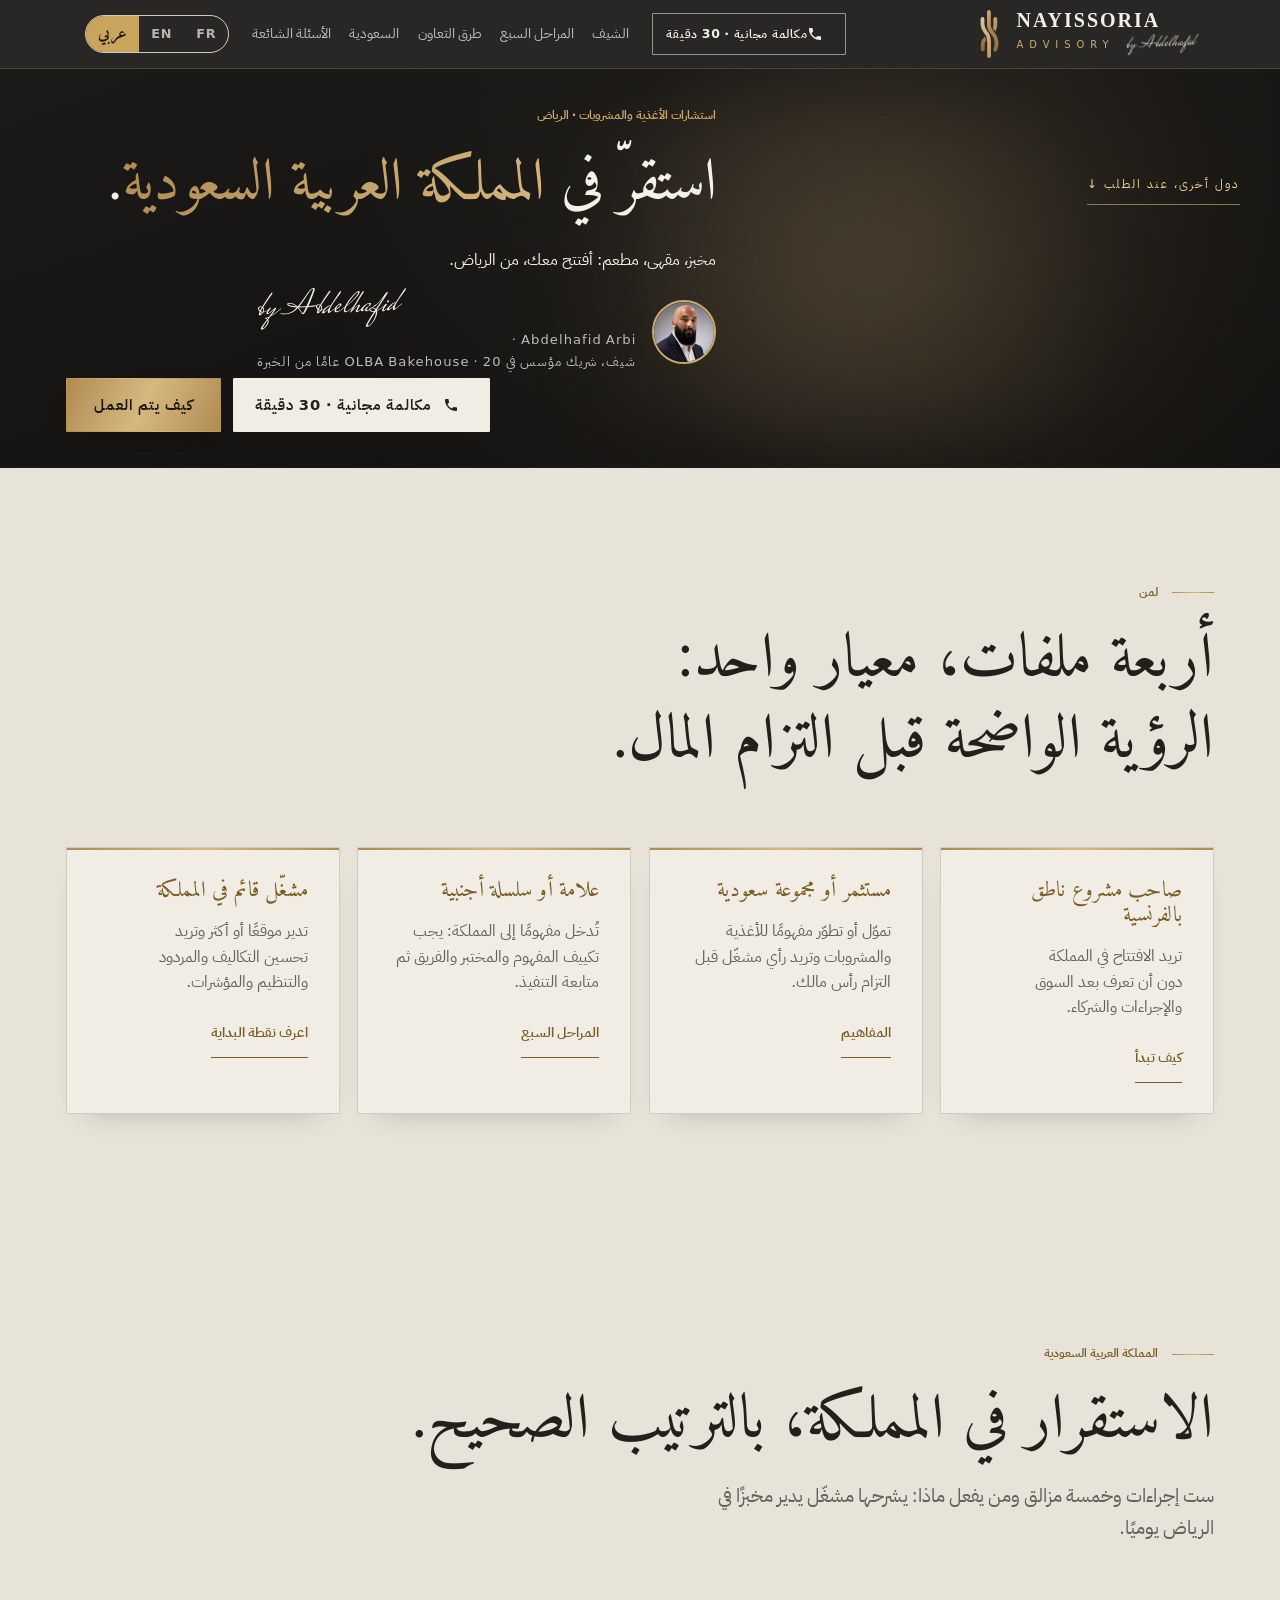
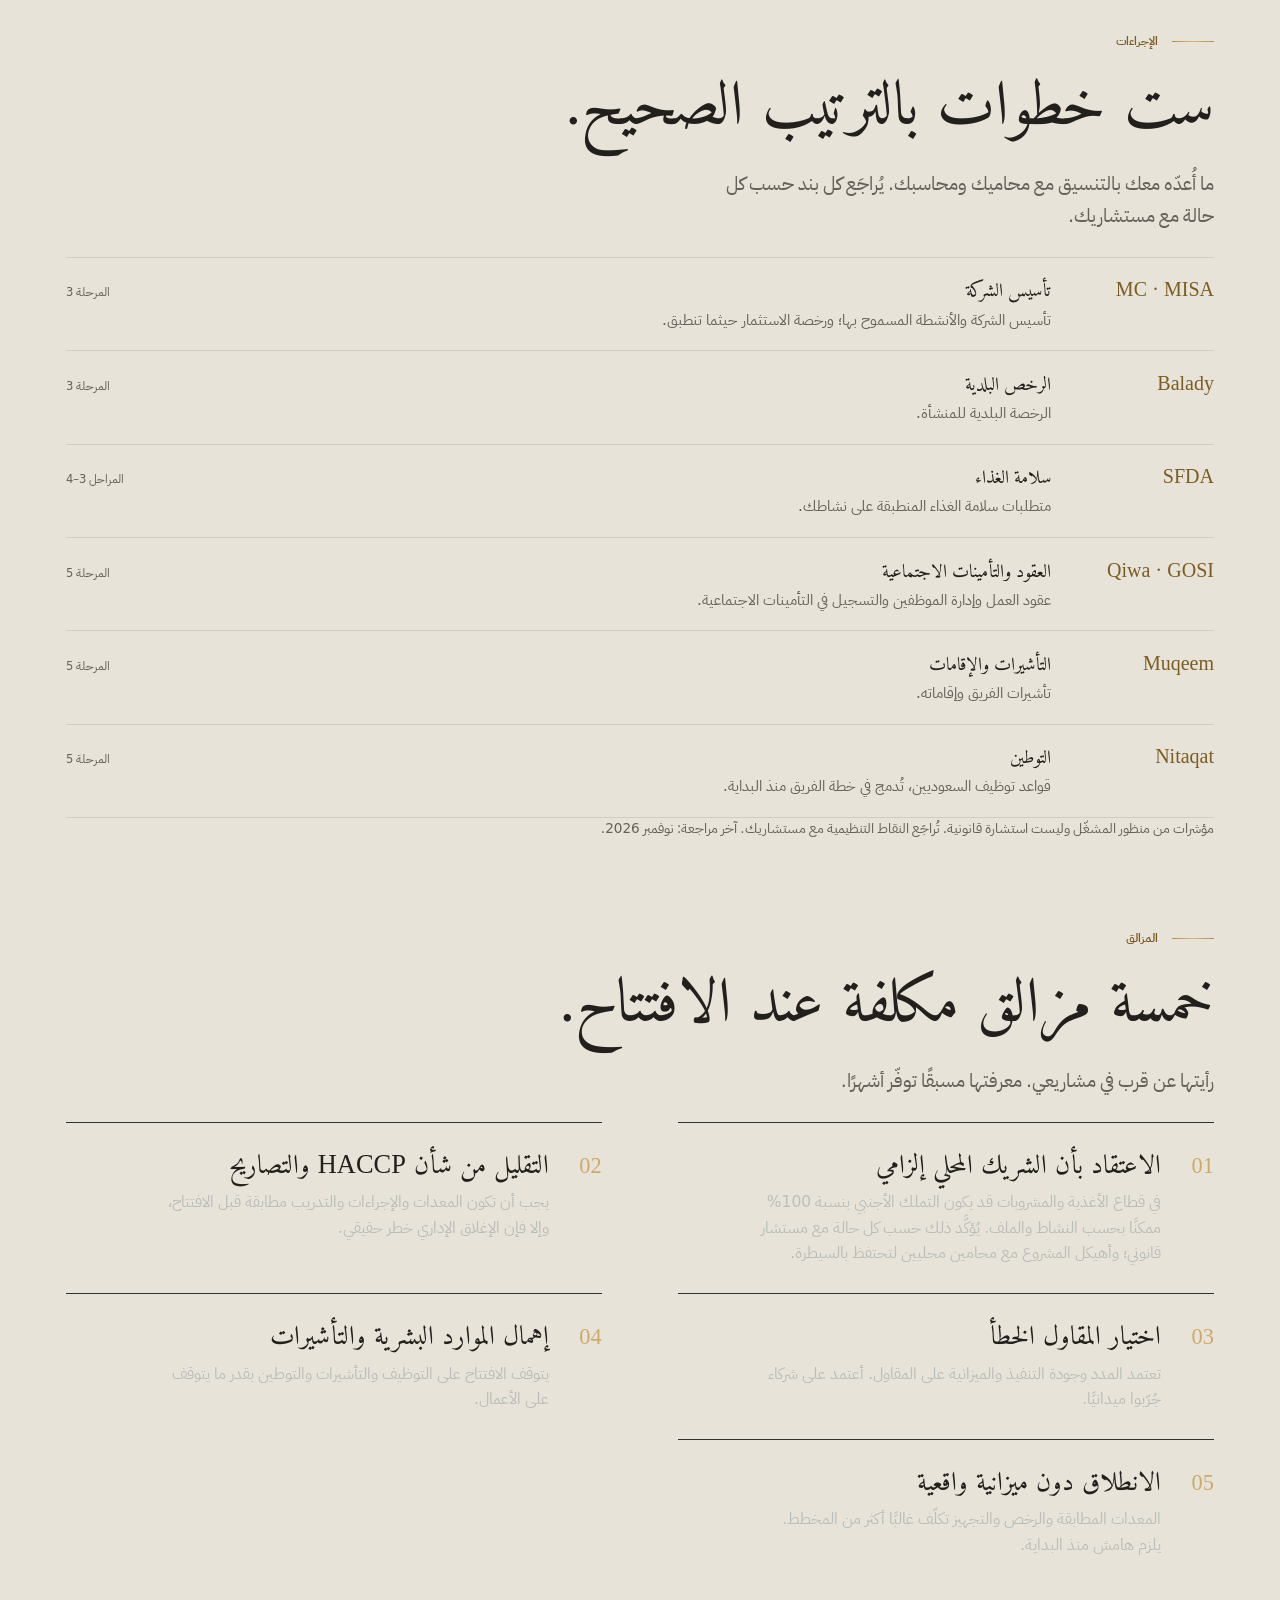
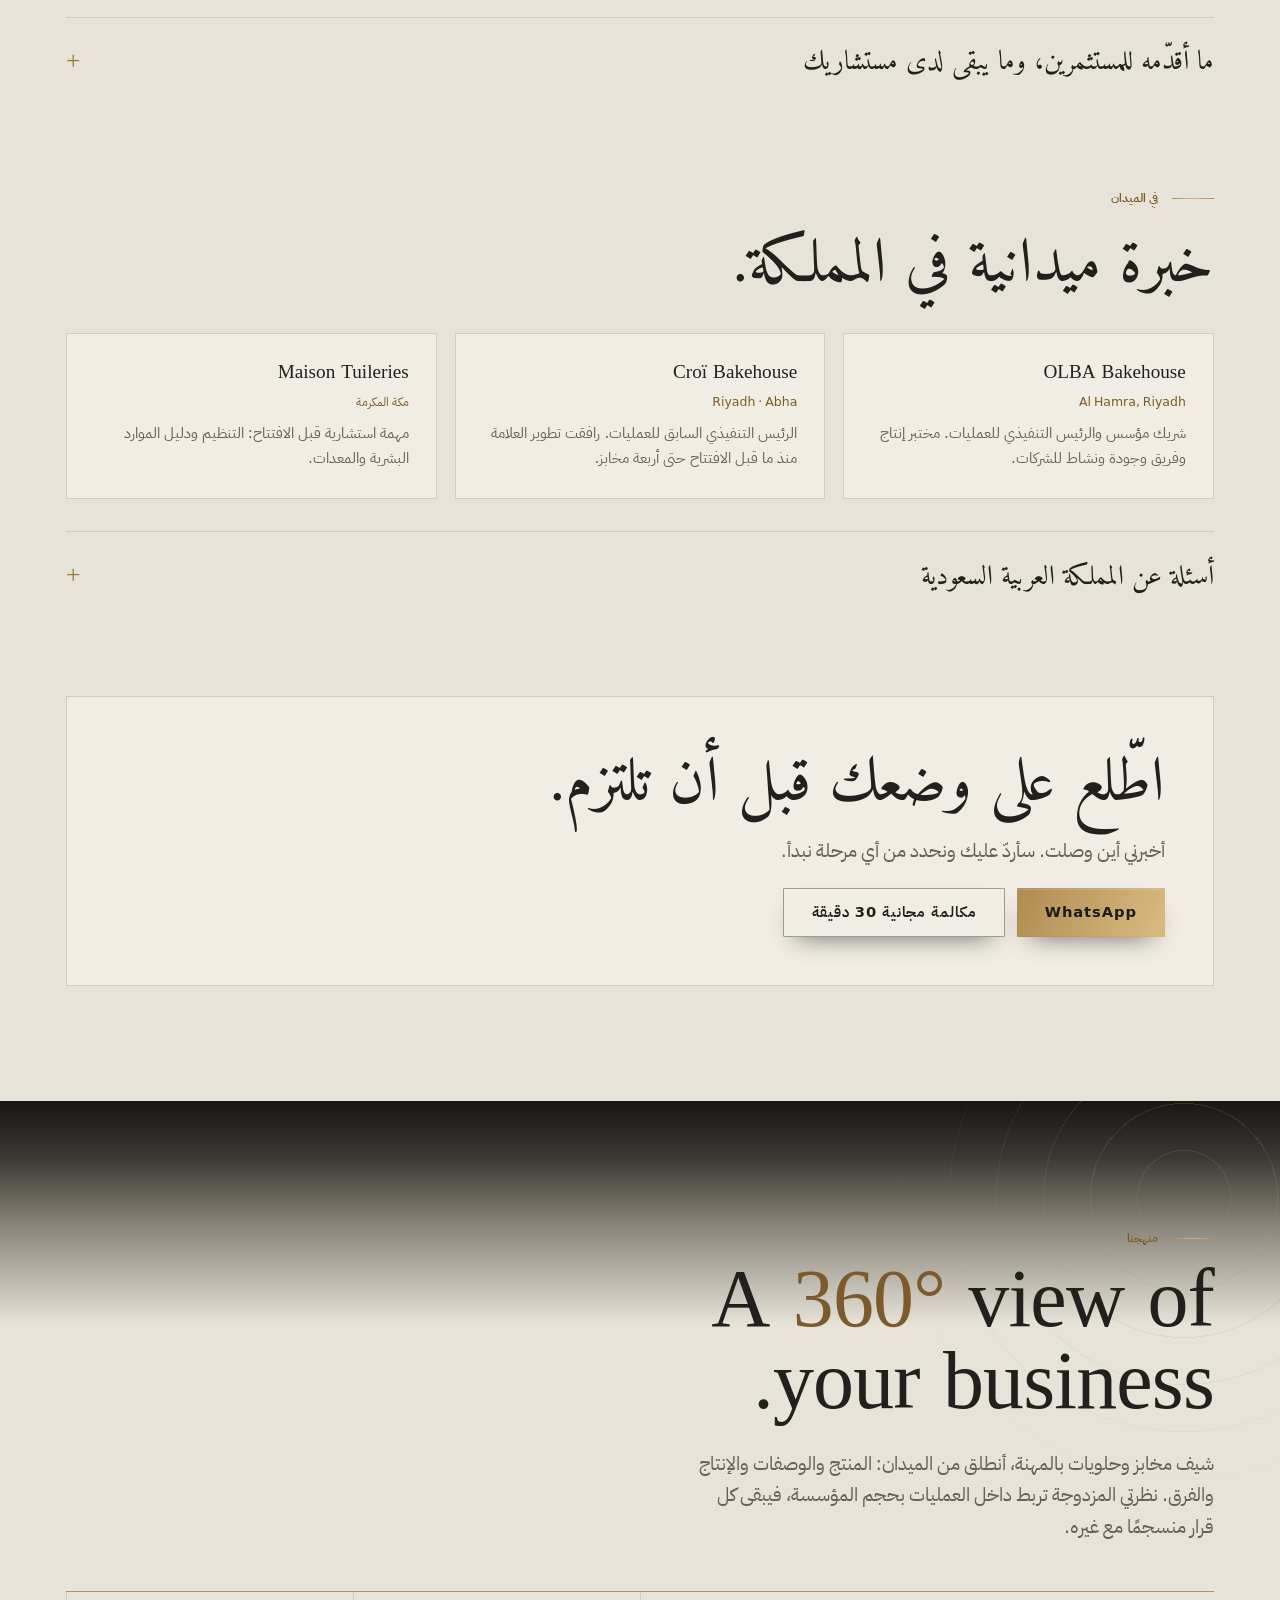
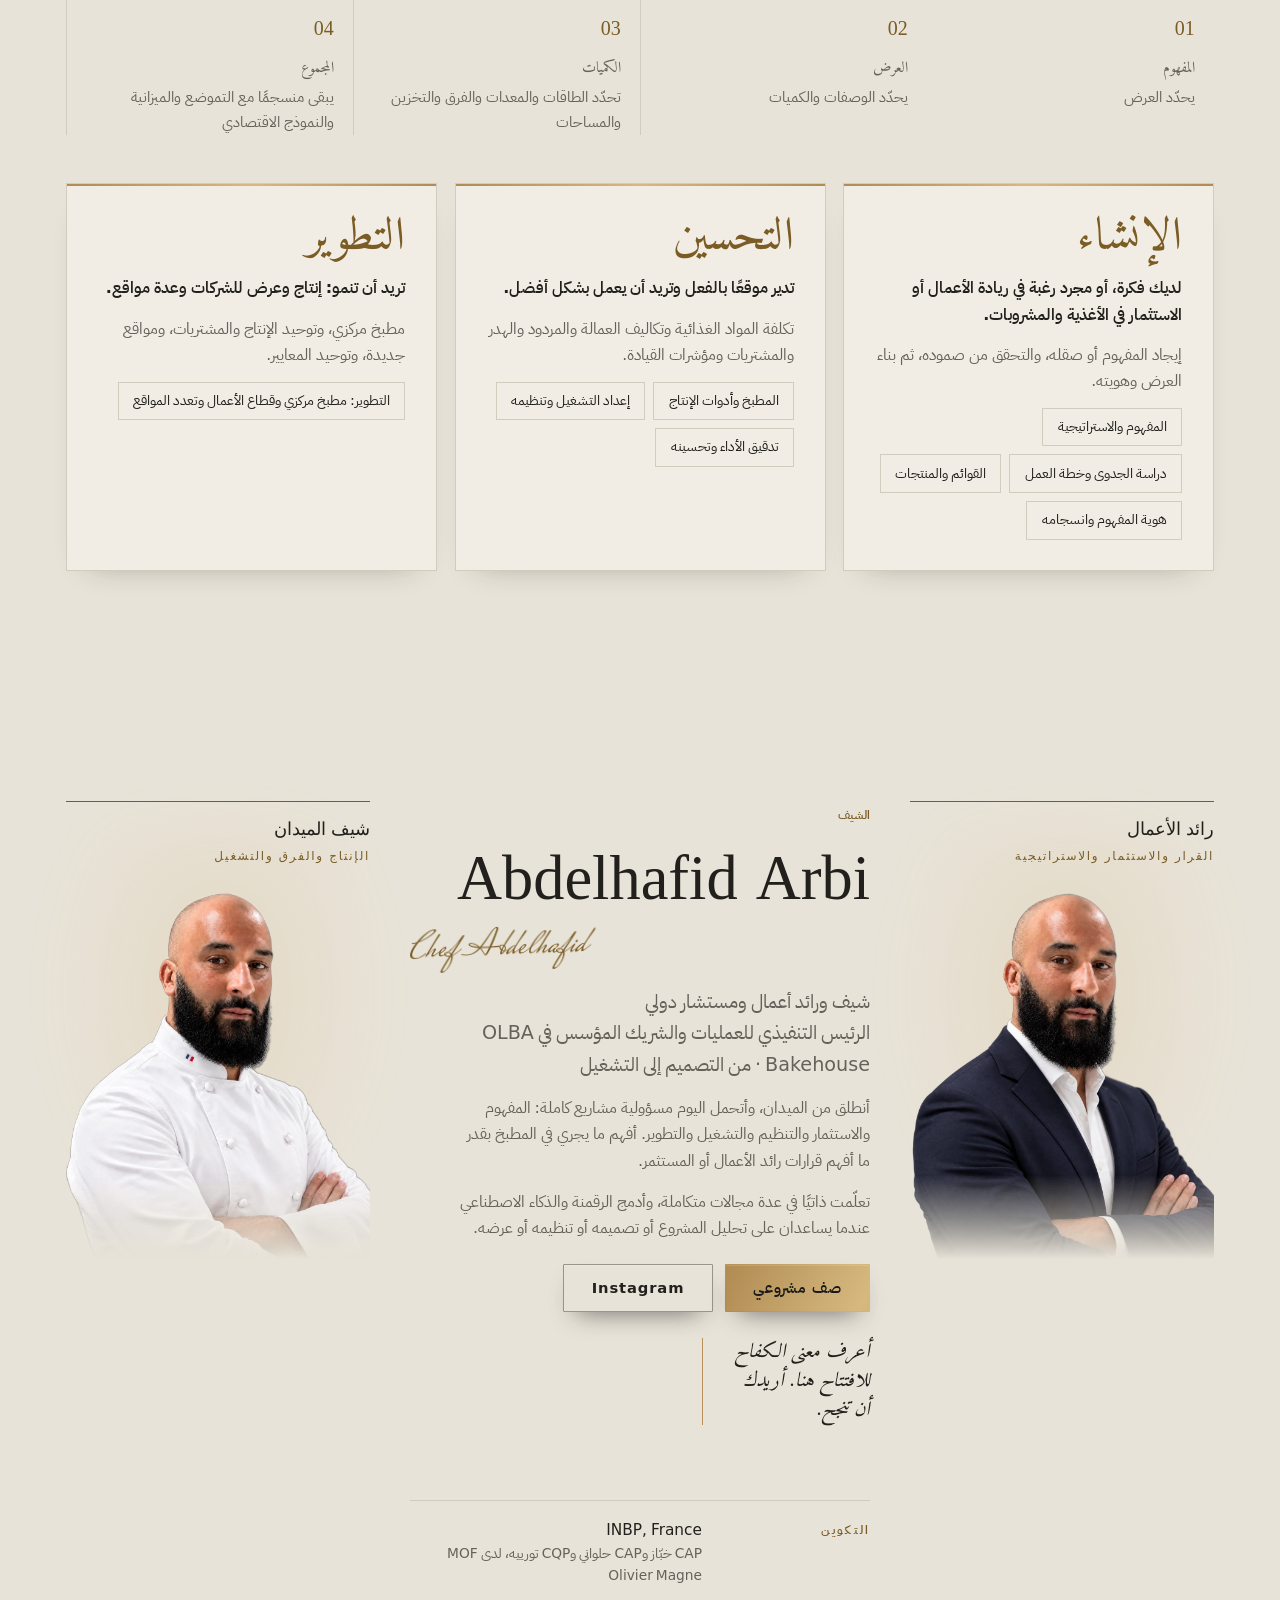
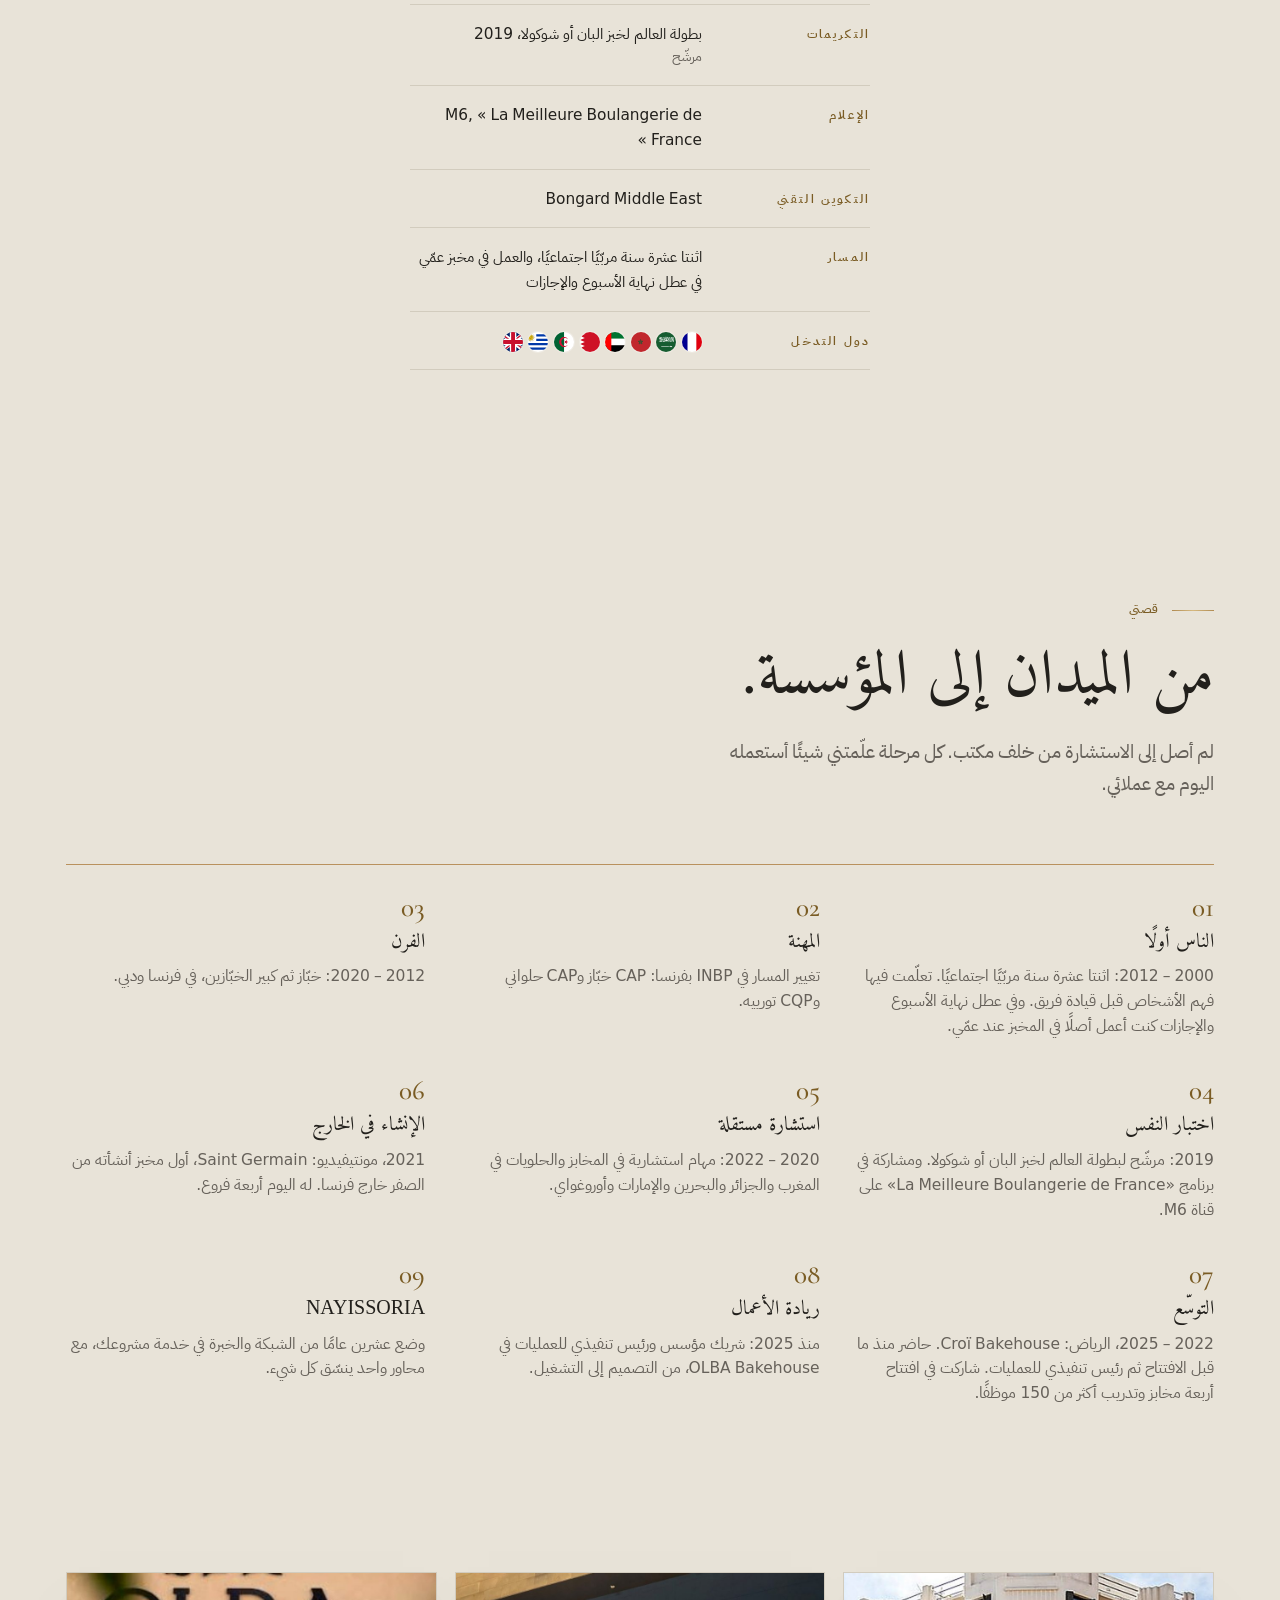
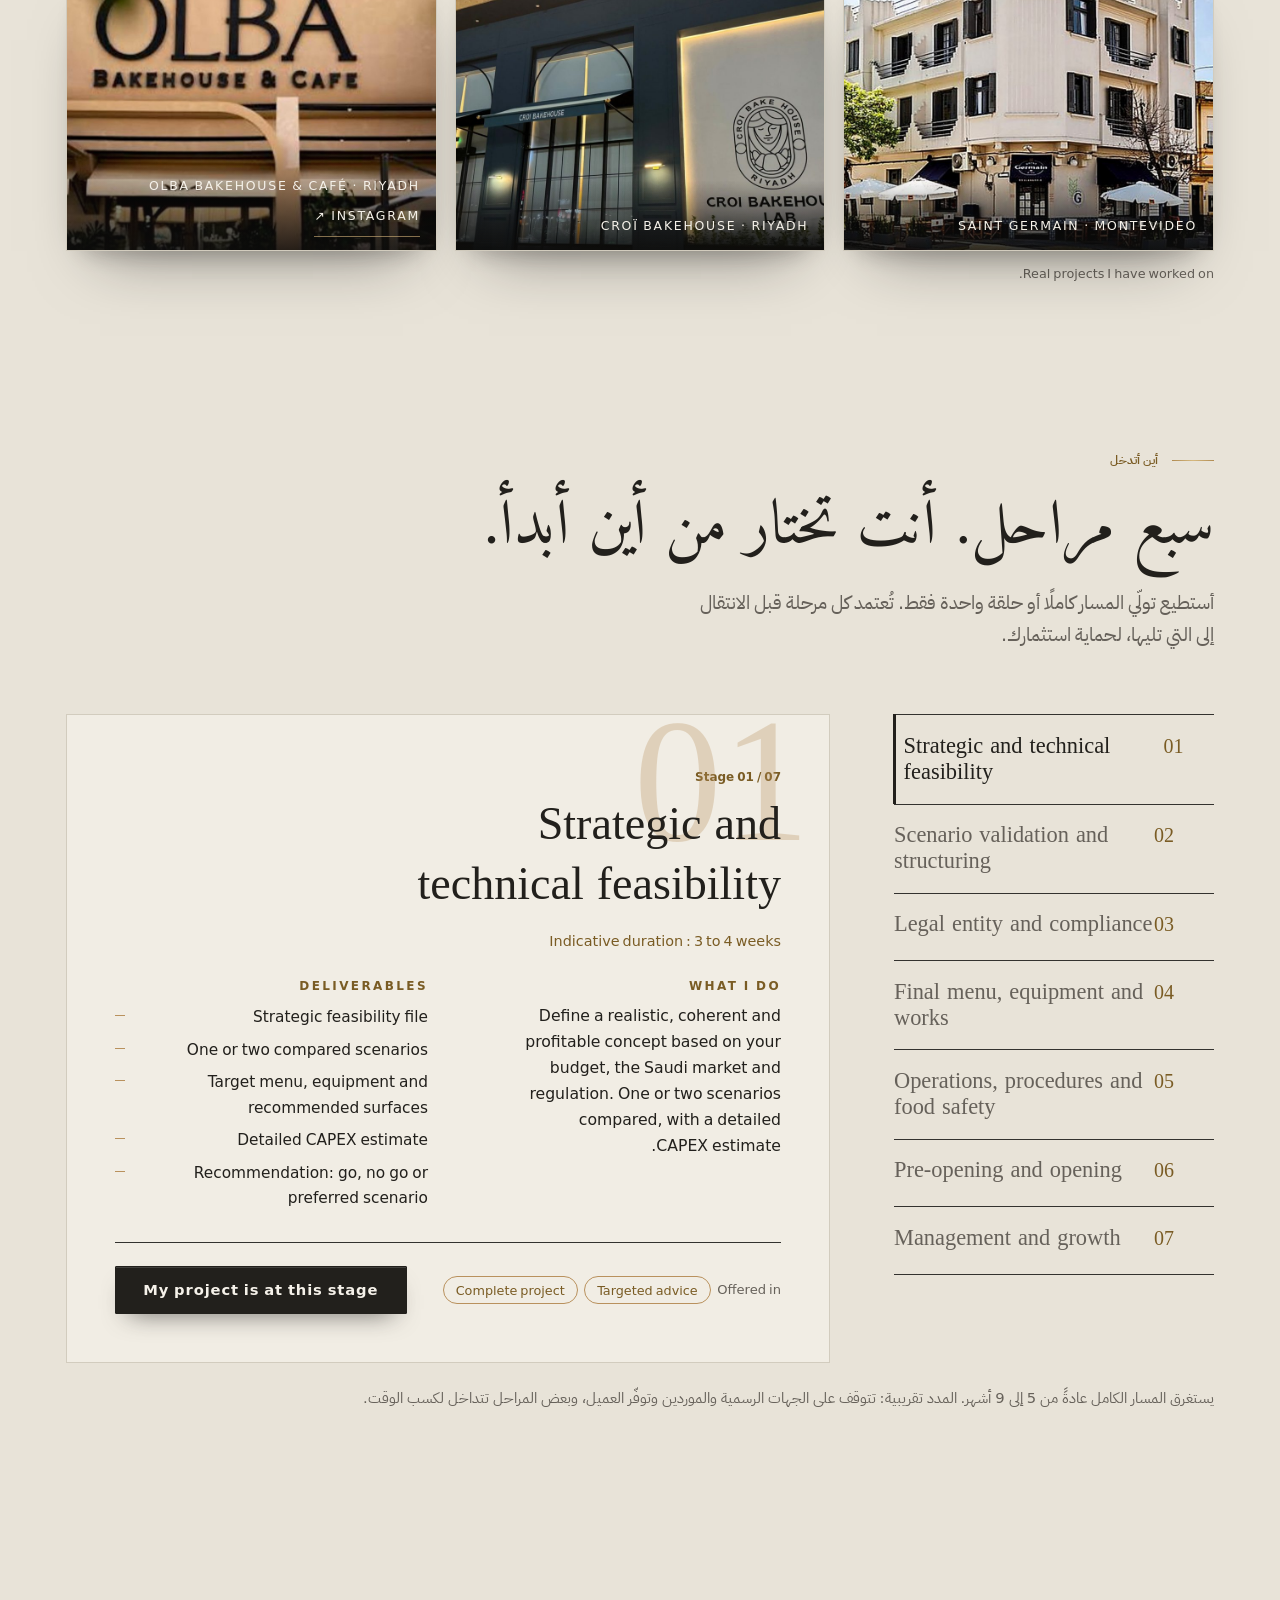
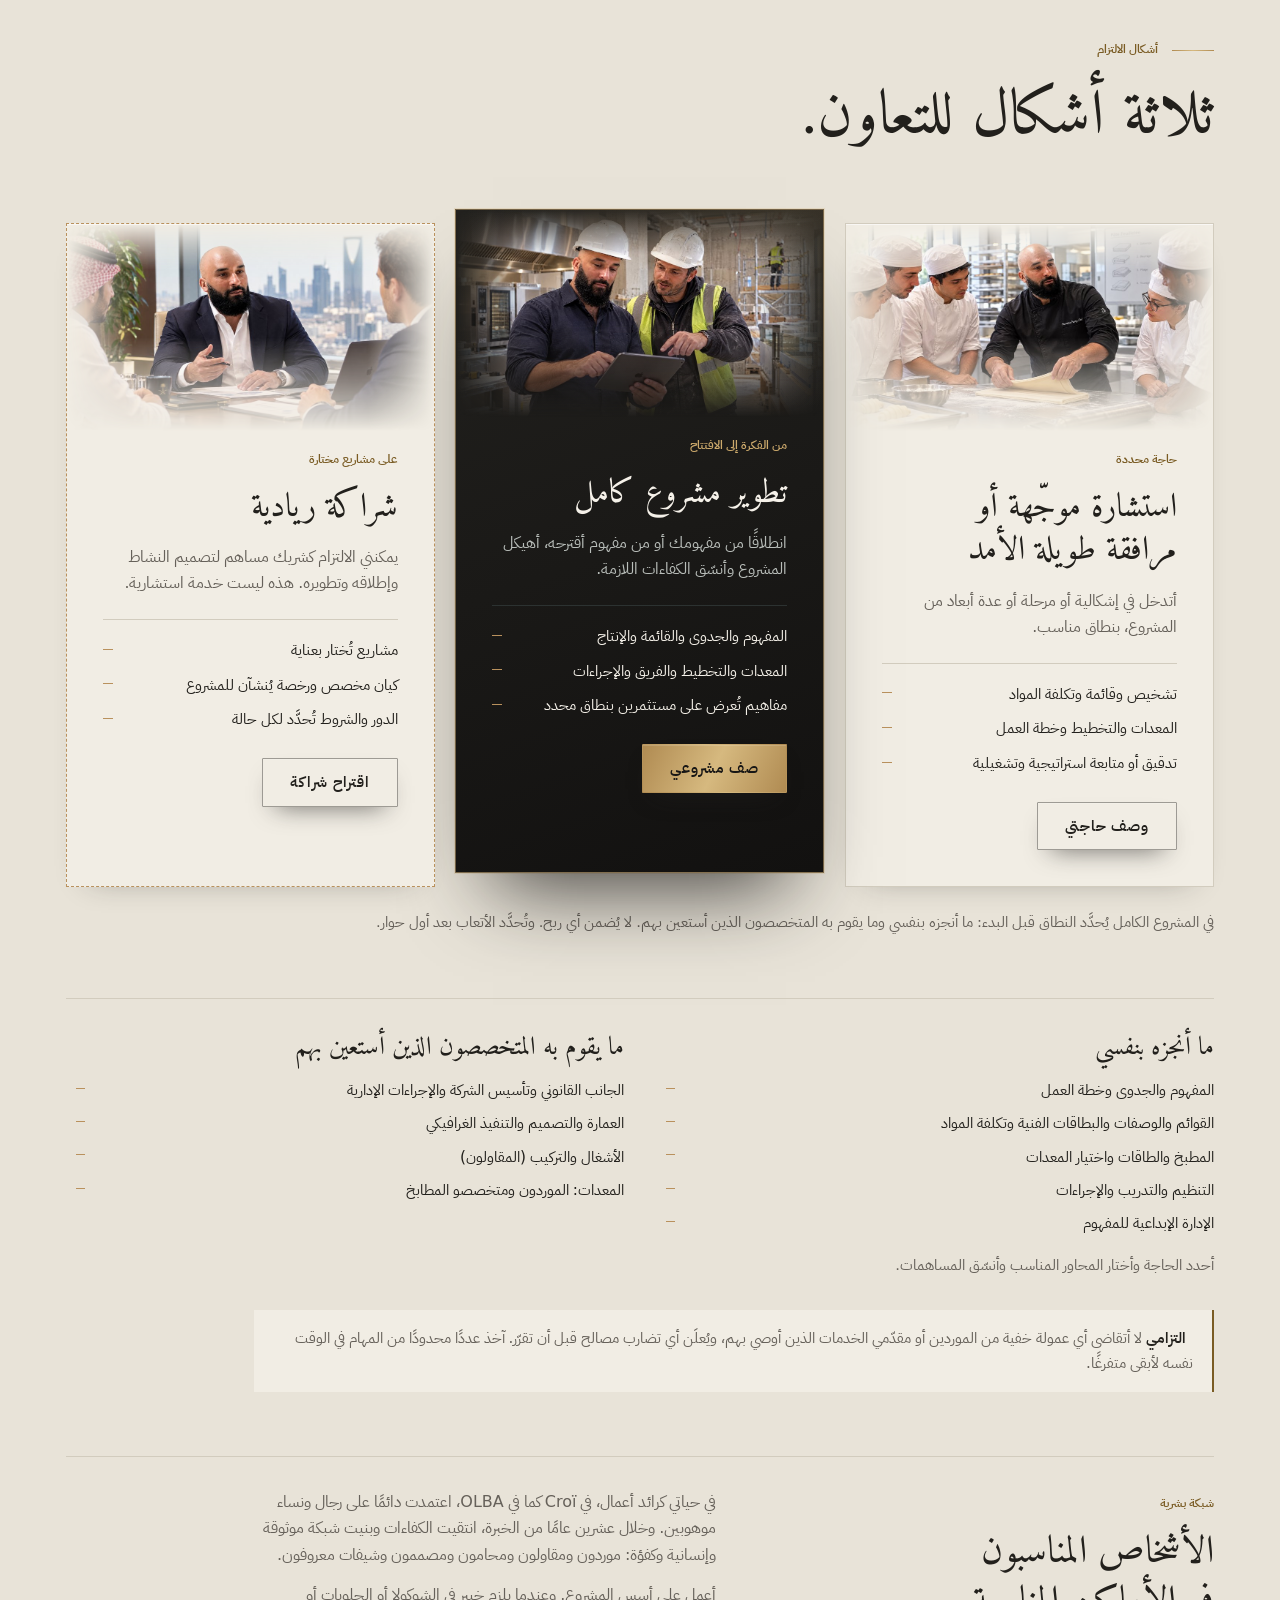
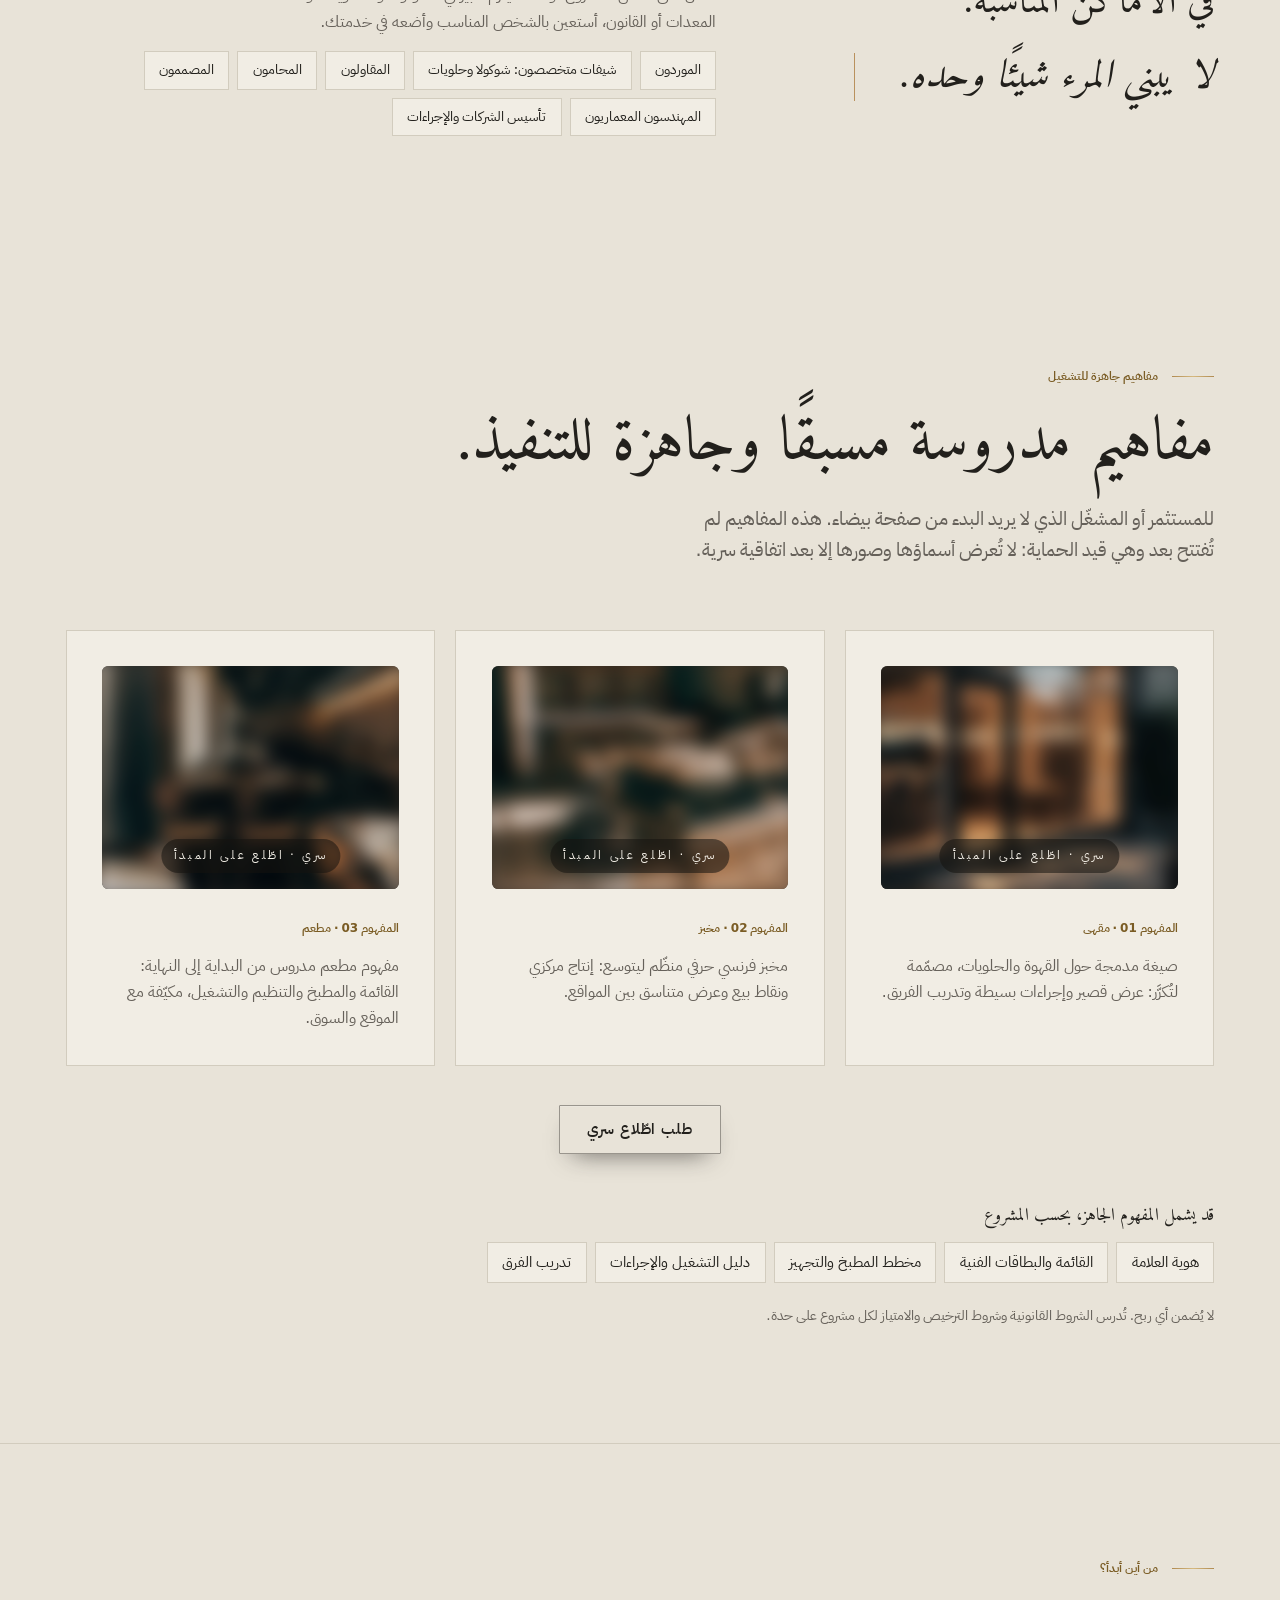
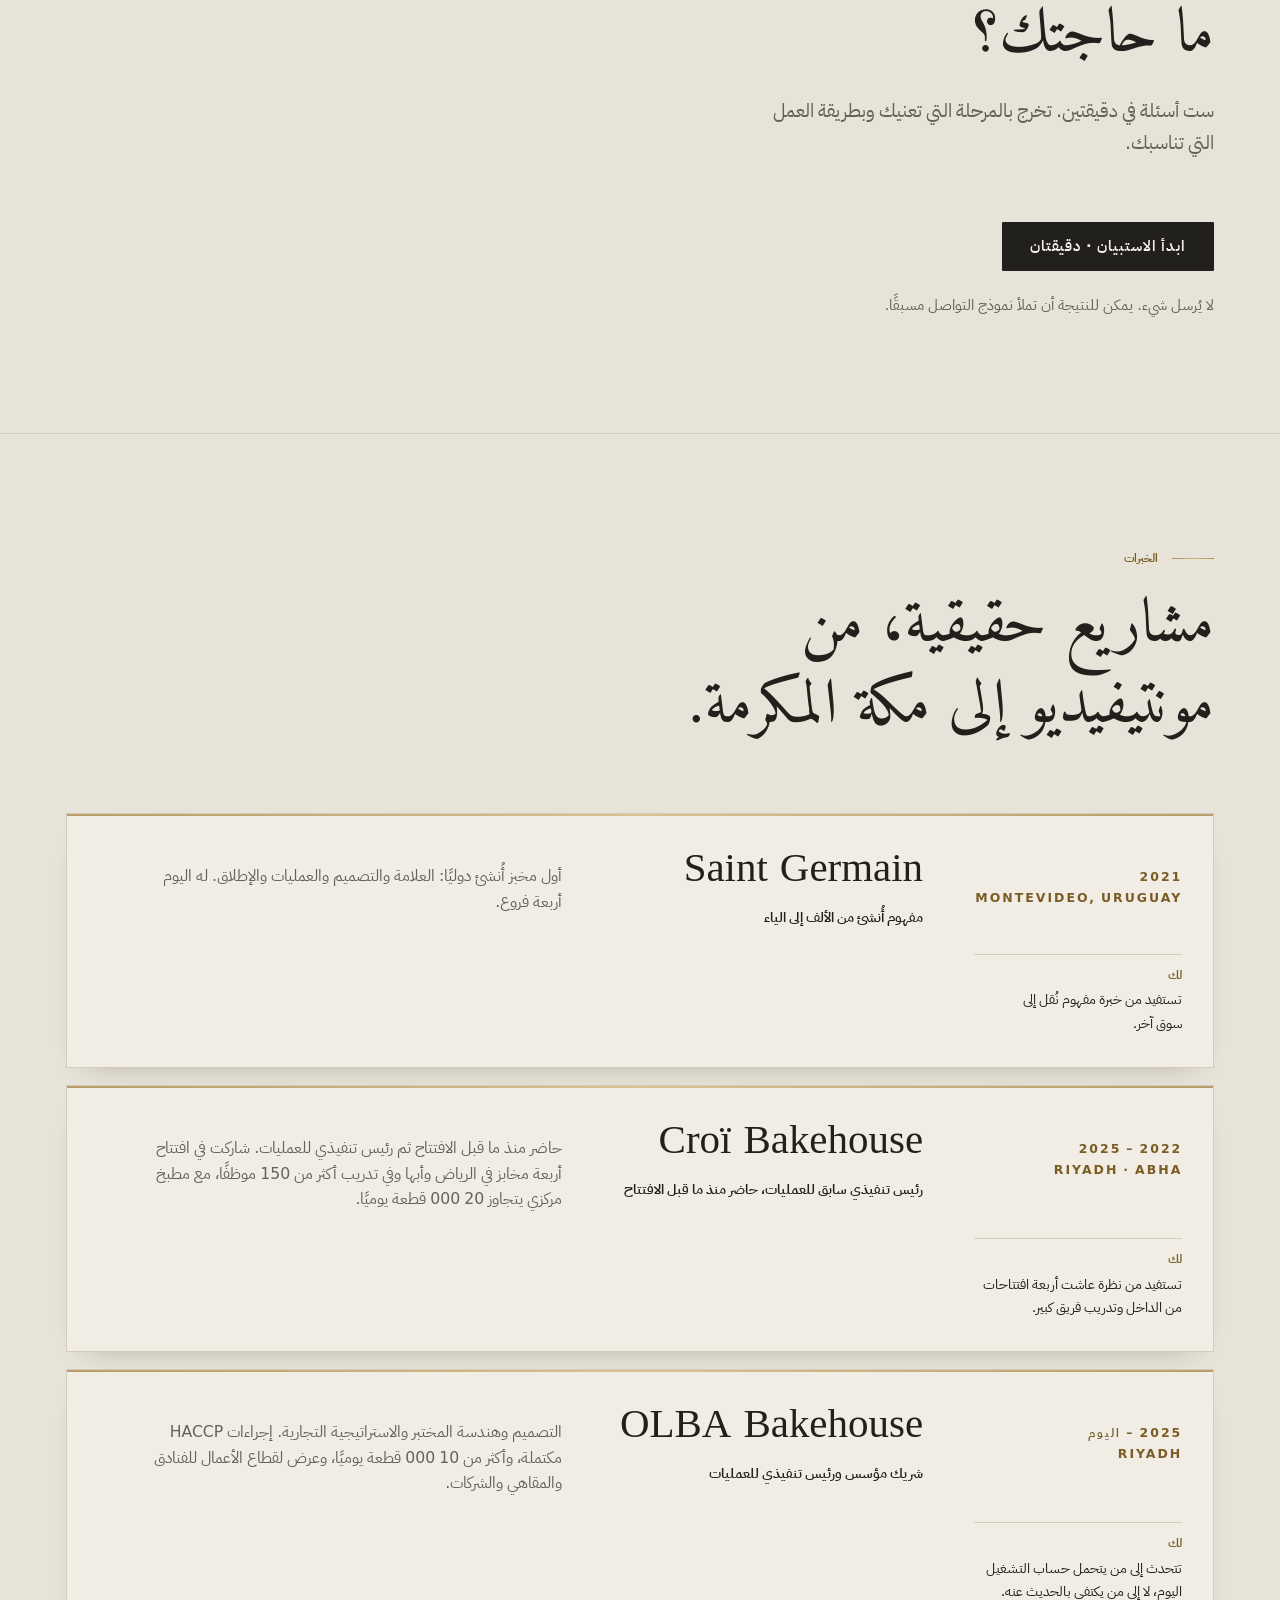
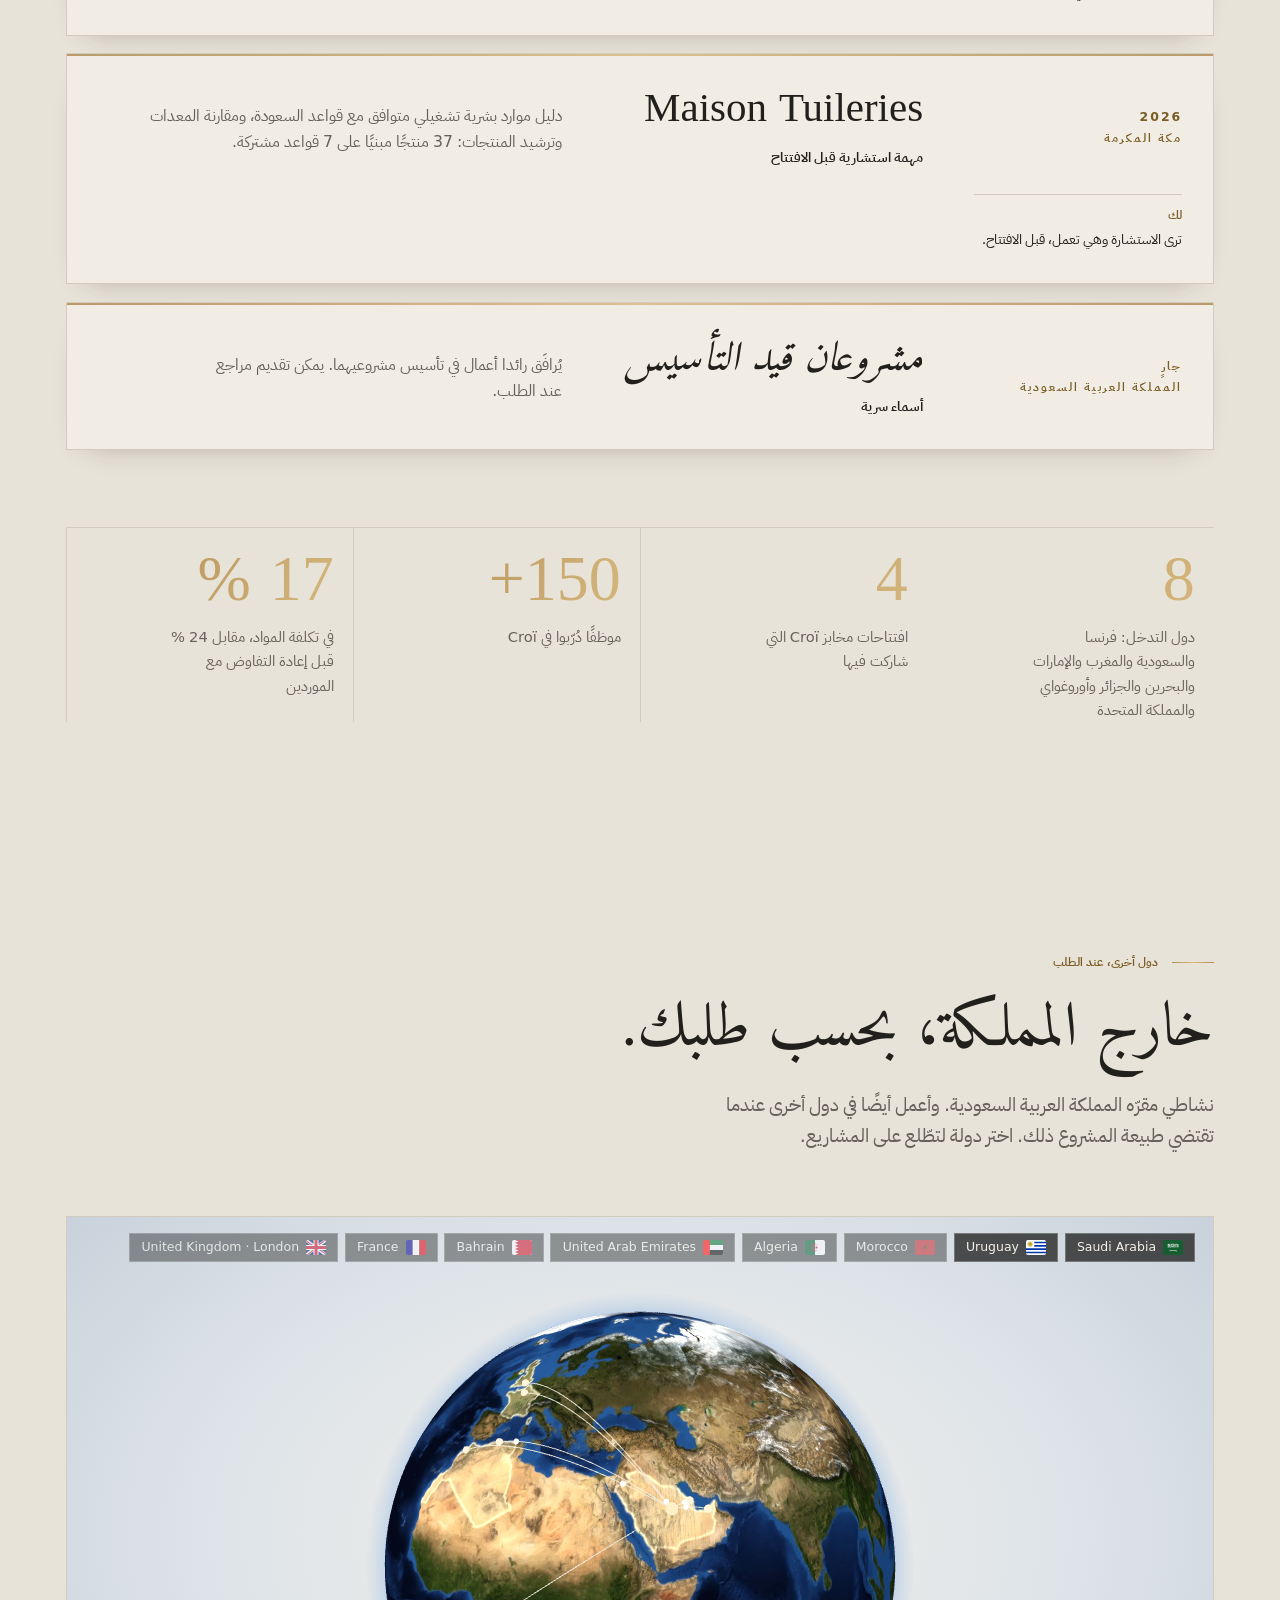
==== commit 66f0658e: "Accroche courte centrée Arabie Saoudite, globe Riyad, sélecteur FR/EN/AR, sections repliables Co-Aut" ====
--- a/ar/index.html
+++ b/ar/index.html
@@ -1,4 +1,4 @@
-<!doctype html><html lang="ar" dir="rtl"><head><meta charset="utf-8"><meta name="viewport" content="width=device-width,initial-scale=1"><link rel="canonical" href="https://chefabdelbaker-svg.github.io/nayissoria-advisory/ar/"><link rel="alternate" hreflang="fr" href="https://chefabdelbaker-svg.github.io/nayissoria-advisory/"><link rel="alternate" hreflang="en" href="https://chefabdelbaker-svg.github.io/nayissoria-advisory/en/"><link rel="alternate" hreflang="ar" href="https://chefabdelbaker-svg.github.io/nayissoria-advisory/ar/"><link rel="alternate" hreflang="x-default" href="https://chefabdelbaker-svg.github.io/nayissoria-advisory/"><script>window.__SAUDI=false;window.__ALT="../en/";window.__HOME="../ar/";window.__AR="../ar/";</script><meta property="og:url" content="https://chefabdelbaker-svg.github.io/nayissoria-advisory/ar/"><meta property="og:image" content="https://chefabdelbaker-svg.github.io/nayissoria-advisory/assets/og.jpg"><meta name="twitter:card" content="summary_large_image"><script type="application/ld+json">{"@context": "https://schema.org", "@type": "ProfessionalService", "name": "NAYISSORIA ADVISORY", "description": "Food & Beverage advisory: feasibility, concept, laboratory, team and opening of bakeries, caf\u00e9s and restaurants.", "founder": {"@type": "Person", "name": "Abdelhafid Arbi", "jobTitle": "Chef, entrepreneur and international consultant"}, "address": {"@type": "PostalAddress", "addressLocality": "Riyadh", "addressCountry": "SA"}, "email": "arbi.abdelhafid@gmail.com", "areaServed": ["Saudi Arabia", "France", "Morocco", "United Arab Emirates", "Bahrain", "Algeria", "Uruguay", "United Kingdom"], "knowsLanguage": ["en", "fr"], "sameAs": ["https://www.instagram.com/abdelebaker/"]}</script><title>NAYISSORIA ADVISORY · الاستقرار وتنمية أعمالك في المملكة العربية السعودية</title>
+<!doctype html><html lang="ar" dir="rtl"><head><meta charset="utf-8"><meta name="viewport" content="width=device-width,initial-scale=1"><link rel="canonical" href="https://chefabdelbaker-svg.github.io/nayissoria-advisory/ar/"><link rel="alternate" hreflang="fr" href="https://chefabdelbaker-svg.github.io/nayissoria-advisory/"><link rel="alternate" hreflang="en" href="https://chefabdelbaker-svg.github.io/nayissoria-advisory/en/"><link rel="alternate" hreflang="ar" href="https://chefabdelbaker-svg.github.io/nayissoria-advisory/ar/"><link rel="alternate" hreflang="x-default" href="https://chefabdelbaker-svg.github.io/nayissoria-advisory/"><script>window.__SAUDI=false;window.__FR="../";window.__EN="../en/";window.__AR="../ar/";</script><meta property="og:url" content="https://chefabdelbaker-svg.github.io/nayissoria-advisory/ar/"><meta property="og:image" content="https://chefabdelbaker-svg.github.io/nayissoria-advisory/assets/og.jpg"><meta name="twitter:card" content="summary_large_image"><script type="application/ld+json">{"@context": "https://schema.org", "@type": "ProfessionalService", "name": "NAYISSORIA ADVISORY", "description": "Food & Beverage advisory: feasibility, concept, laboratory, team and opening of bakeries, caf\u00e9s and restaurants.", "founder": {"@type": "Person", "name": "Abdelhafid Arbi", "jobTitle": "Chef, entrepreneur and international consultant"}, "address": {"@type": "PostalAddress", "addressLocality": "Riyadh", "addressCountry": "SA"}, "email": "arbi.abdelhafid@gmail.com", "areaServed": ["Saudi Arabia", "France", "Morocco", "United Arab Emirates", "Bahrain", "Algeria", "Uruguay", "United Kingdom"], "knowsLanguage": ["en", "fr"], "sameAs": ["https://www.instagram.com/abdelebaker/"]}</script><title>NAYISSORIA ADVISORY · الاستقرار وتنمية أعمالك في المملكة العربية السعودية</title>
 <meta name="claude:viewport-fit-sides" content="cover">
 <meta name="theme-color" content="#201F1D">
 <meta property="og:type" content="website">
@@ -50,7 +50,6 @@
 html[data-lang="en"] [lang="fr"], html[data-lang="ar"] [lang="fr"] { display: none !important; }
 html:not([data-lang="ar"]) [lang="ar"] { display: none !important; }
 html[data-lang="ar"] [lang="en"]:has(+ [lang="ar"]) { display: none !important; }
-html[data-lang="ar"] #ar-btn { display: none !important; }
 [hidden] { display: none !important; }
 .vh { position: absolute !important; width: 1px; height: 1px; margin: -1px; overflow: hidden; clip-path: inset(50%); white-space: nowrap; }
 .wrap { width: 100%; max-width: var(--maxw); margin-inline: auto; padding-left: max(16px, env(safe-area-inset-left, 0px)); padding-right: max(16px, env(safe-area-inset-right, 0px)); }
@@ -953,6 +952,22 @@
 html[data-lang="ar"] .hero-grid .cta-row{justify-content:flex-end}
 html[data-lang="ar"] .hero h1{font-size:clamp(2rem,3.4vw,3.2rem);line-height:1.3}
 html[data-lang="ar"] .hero .sub{max-width:34rem}
+/* v49 — sélecteur de langue visible FR | EN | عربي */
+.lgs{display:inline-flex;border:1px solid var(--line,rgba(255,255,255,.25));border-radius:999px;overflow:hidden}
+.lg{background:none;border:0;color:inherit;font:600 .8rem/1 var(--body);letter-spacing:.06em;padding:.55rem .75rem;min-height:36px;cursor:pointer;opacity:.7}
+.lg[aria-pressed="true"]{background:var(--accent,#c8a45c);color:#1b160e;opacity:1}
+.lg-ar{font-family:'Amiri',serif;font-size:1rem;letter-spacing:0}
+@media(max-width:560px){.lg{padding:.5rem .55rem;font-size:.75rem}}
+.sa-more{border-top:1px solid var(--line,rgba(0,0,0,.15));margin-top:2rem;padding-top:.4rem}
+.sa-more>summary{cursor:pointer;list-style:none;display:flex;justify-content:space-between;align-items:center;gap:1rem;padding:1rem 0;font-family:var(--display);font-size:clamp(1.25rem,2.4vw,1.7rem);min-height:48px}
+.sa-more>summary::-webkit-details-marker{display:none}
+.sa-more>summary::after{content:"+";font-size:1.6rem;color:var(--accent,#9a7b3a);line-height:1}
+.sa-more[open]>summary::after{content:"–"}
+@media(max-width:560px){.brand .sign,.brand .by,header .brand-sig{display:none!important}}
+html[data-lang="ar"] header nav ul{gap:clamp(.5rem,1.1vw,1rem)}
+html[data-lang="ar"] header nav a{font-size:.82rem;white-space:nowrap}
+@media(min-width:881px){html[data-lang="ar"] header nav li:nth-child(n+4):nth-child(-n+5){display:none}}
+html[data-lang="ar"] .hero h1{font-size:clamp(1.9rem,3vw,2.7rem)}
 
 </style>
 
@@ -988,8 +1003,7 @@
       </ul>
     </nav>
     <div class="tools">
-      <button type="button" class="ib" id="lang-btn"><span class="vh" lang="fr">Passer le site en anglais</span><span class="vh" lang="en">Switch the site to French</span><span class="vh" lang="ar">التبديل إلى الإنجليزية</span><span aria-hidden="true" lang="fr">EN</span><span aria-hidden="true" lang="en">FR</span><span aria-hidden="true" lang="ar">EN</span></button>
-      <button type="button" class="ib" id="ar-btn" aria-label="العربية · Arabic" title="العربية"><span aria-hidden="true" style="font-family:'Amiri',serif;font-size:1.25rem;line-height:1">ع</span></button>
+      <div class="lgs" role="group" aria-label="Langue · Language · اللغة"><button type="button" class="lg" data-l="fr" aria-label="Français">FR</button><button type="button" class="lg" data-l="en" aria-label="English">EN</button><button type="button" class="lg lg-ar" data-l="ar" aria-label="العربية">عربي</button></div>
       <button type="button" class="ib" id="theme-btn"><span class="vh" lang="fr">Basculer entre thème clair et sombre</span><span class="vh" lang="en">Switch between light and dark theme</span><svg viewBox="0 0 24 24" aria-hidden="true" focusable="false"><circle cx="12" cy="12" r="8.5" fill="none" stroke="currentColor" stroke-width="1.6"/><path d="M12 3.5a8.5 8.5 0 0 1 0 17z" fill="currentColor"/></svg></button>
       <button type="button" class="ib menu-btn" id="menu-btn" aria-expanded="false" aria-controls="menu"><span class="vh">Menu</span><svg viewBox="0 0 24 24" aria-hidden="true" focusable="false"><path d="M4 8h16M4 16h16" fill="none" stroke="currentColor" stroke-width="1.8" stroke-linecap="round"/></svg></button>
     </div>
@@ -1000,15 +1014,14 @@
 <section class="hero" aria-labelledby="h1">
   <div class="wrap hero-grid">
     <div>
-      <span class="eyebrow"><span lang="fr">Conseil Food &amp; Beverage · Basé à Riyad</span><span lang="en">Food &amp; Beverage consulting · Based in Riyadh</span><span lang="ar">استشارات الأغذية والمشروبات · مقيم في الرياض</span></span>
-      <h1 id="h1"><span lang="fr">Vous installer en <em>Arabie Saoudite</em><br>ou y développer<br>votre business ?</span><span lang="en">Setting up in <em>Saudi Arabia</em><br>or growing<br>your business here?</span><span lang="ar">تريد الاستقرار في <em>المملكة العربية السعودية</em><br>أو تنمية أعمالك<br>فيها؟</span></h1>
-      <p class="sub"><span lang="fr">Boulangerie, pâtisserie, café, restaurant : de l'idée à l'ouverture, puis au quotidien. Un opérateur installé à Riyad, pour les porteurs de projet, investisseurs et groupes francophones et saoudiens.</span><span lang="en">Bakery, pastry, café, restaurant: from idea to opening, then day to day. An operator based in Riyadh, for French-speaking and Saudi founders, investors and groups.</span><span lang="ar">مخابز وحلويات ومقاهٍ ومطاعم: من الفكرة إلى الافتتاح ثم التشغيل اليومي. مشغّل مقيم في الرياض، لأصحاب المشاريع والمستثمرين والمجموعات الناطقة بالفرنسية والسعودية.</span></p>
+      <span class="eyebrow"><span lang="fr">Conseil F&amp;B · Riyad</span><span lang="en">F&amp;B consulting · Riyadh</span><span lang="ar">استشارات الأغذية والمشروبات · الرياض</span></span>
+      <h1 id="h1"><span lang="fr">Installez-vous en <em>Arabie Saoudite</em>.</span><span lang="en">Set up in <em>Saudi Arabia</em>.</span><span lang="ar">استقرّ في <em>المملكة العربية السعودية</em>.</span></h1>
+      <p class="sub"><span lang="fr">Boulangerie, café, restaurant : j'ouvre avec vous, depuis Riyad.</span><span lang="en">Bakery, café, restaurant: I open with you, from Riyadh.</span><span lang="ar">مخبز، مقهى، مطعم: أفتتح معك، من الرياض.</span></p>
       <a class="hero-id" href="#conseiller" aria-label="Abdelhafid Arbi, chef"><img src="../assets/02f6008156.jpg" alt="Abdelhafid Arbi" width="64" height="64"><div><p class="sign hero-sign" aria-label="by Abdelhafid">by Abdelhafid</p><span>Abdelhafid Arbi · <span lang="fr">chef, co-fondateur d'OLBA Bakehouse · 20 ans d'expérience</span><span lang="en">chef, co-founder of OLBA Bakehouse · 20 years of experience</span><span lang="ar">شيف، شريك مؤسس في OLBA Bakehouse · 20 عامًا من الخبرة</span></span></div></a>
-            <div class="cta-row"><a class="btn hero-call phn" href="#callbox"><svg class="ph-ico" viewBox="0 0 24 24" width="16" height="16" aria-hidden="true" focusable="false"><path fill="currentColor" d="M6.6 10.8a15.1 15.1 0 0 0 6.6 6.6l2.2-2.2a1 1 0 0 1 1-.25 11.4 11.4 0 0 0 3.6.57 1 1 0 0 1 1 1V20a1 1 0 0 1-1 1A17 17 0 0 1 3 4a1 1 0 0 1 1-1h3.5a1 1 0 0 1 1 1c0 1.25.2 2.45.57 3.6a1 1 0 0 1-.25 1z"/></svg><span lang="fr">Appel gratuit de 30 min</span><span lang="en">Free 30-min call</span><span lang="ar">مكالمة مجانية 30 دقيقة</span></a><a class="btn" href="#etapes"><span lang="fr">Voir les 7 étapes</span><span lang="en">See the 7 stages</span><span lang="ar">المراحل السبع</span></a><a class="btn btn--line" href="#parcours"><span lang="fr">Par où commencer ?</span><span lang="en">Where to start?</span><span lang="ar">من أين أبدأ؟</span></a></div>
+            <div class="cta-row"><a class="btn hero-call phn" href="#callbox"><svg class="ph-ico" viewBox="0 0 24 24" width="16" height="16" aria-hidden="true" focusable="false"><path fill="currentColor" d="M6.6 10.8a15.1 15.1 0 0 0 6.6 6.6l2.2-2.2a1 1 0 0 1 1-.25 11.4 11.4 0 0 0 3.6.57 1 1 0 0 1 1 1V20a1 1 0 0 1-1 1A17 17 0 0 1 3 4a1 1 0 0 1 1-1h3.5a1 1 0 0 1 1 1c0 1.25.2 2.45.57 3.6a1 1 0 0 1-.25 1z"/></svg><span lang="fr">Appel gratuit · 30 min</span><span lang="en">Free call · 30 min</span><span lang="ar">مكالمة مجانية · 30 دقيقة</span></a><a class="btn" href="#etapes"><span lang="fr">Comment ça marche</span><span lang="en">How it works</span><span lang="ar">كيف يتم العمل</span></a></div>
     </div>
     <div class="emblem" aria-hidden="true"><svg viewBox="-250 -250 500 500" xmlns="http://www.w3.org/2000/svg" focusable="false" aria-hidden="true"><defs><radialGradient id="glow" cx="0" cy="0" r="1" gradientUnits="userSpaceOnUse" gradientTransform="translate(0 0) scale(200)"><stop offset="0" stop-color="#D4B27A" stop-opacity=".22"/><stop offset="1" stop-color="#D4B27A" stop-opacity="0"/></radialGradient></defs><circle r="200" fill="url(#glow)"/><g class="rings"><circle class="ring" r="118"/><circle class="ring" r="168"/><circle class="ring" r="218"/><line class="tickc" x1="0.00" y1="-218.00" x2="0.00" y2="-232.00" style="opacity:0.7"/><line class="tickc" x1="19.00" y1="-217.17" x2="19.52" y2="-223.15" style="opacity:0.32"/><line class="tickc" x1="37.86" y1="-214.69" x2="38.90" y2="-220.60" style="opacity:0.32"/><line class="tickc" x1="56.42" y1="-210.57" x2="57.98" y2="-216.37" style="opacity:0.32"/><line class="tickc" x1="74.56" y1="-204.85" x2="76.61" y2="-210.49" style="opacity:0.32"/><line class="tickc" x1="92.13" y1="-197.58" x2="94.67" y2="-203.01" style="opacity:0.32"/><line class="tickc" x1="109.00" y1="-188.79" x2="116.00" y2="-200.92" style="opacity:0.7"/><line class="tickc" x1="125.04" y1="-178.58" x2="128.48" y2="-183.49" style="opacity:0.32"/><line class="tickc" x1="140.13" y1="-167.00" x2="143.98" y2="-171.59" style="opacity:0.32"/><line class="tickc" x1="154.15" y1="-154.15" x2="158.39" y2="-158.39" style="opacity:0.32"/><line class="tickc" x1="167.00" y1="-140.13" x2="171.59" y2="-143.98" style="opacity:0.32"/><line class="tickc" x1="178.58" y1="-125.04" x2="183.49" y2="-128.48" style="opacity:0.32"/><line class="tickc" x1="188.79" y1="-109.00" x2="200.92" y2="-116.00" style="opacity:0.7"/><line class="tickc" x1="197.58" y1="-92.13" x2="203.01" y2="-94.67" style="opacity:0.32"/><line class="tickc" x1="204.85" y1="-74.56" x2="210.49" y2="-76.61" style="opacity:0.32"/><line class="tickc" x1="210.57" y1="-56.42" x2="216.37" y2="-57.98" style="opacity:0.32"/><line class="tickc" x1="214.69" y1="-37.86" x2="220.60" y2="-38.90" style="opacity:0.32"/><line class="tickc" x1="217.17" y1="-19.00" x2="223.15" y2="-19.52" style="opacity:0.32"/><line class="tickc" x1="218.00" y1="0.00" x2="232.00" y2="0.00" style="opacity:0.7"/><line class="tickc" x1="217.17" y1="19.00" x2="223.15" y2="19.52" style="opacity:0.32"/><line class="tickc" x1="214.69" y1="37.86" x2="220.60" y2="38.90" style="opacity:0.32"/><line class="tickc" x1="210.57" y1="56.42" x2="216.37" y2="57.98" style="opacity:0.32"/><line class="tickc" x1="204.85" y1="74.56" x2="210.49" y2="76.61" style="opacity:0.32"/><line class="tickc" x1="197.58" y1="92.13" x2="203.01" y2="94.67" style="opacity:0.32"/><line class="tickc" x1="188.79" y1="109.00" x2="200.92" y2="116.00" style="opacity:0.7"/><line class="tickc" x1="178.58" y1="125.04" x2="183.49" y2="128.48" style="opacity:0.32"/><line class="tickc" x1="167.00" y1="140.13" x2="171.59" y2="143.98" style="opacity:0.32"/><line class="tickc" x1="154.15" y1="154.15" x2="158.39" y2="158.39" style="opacity:0.32"/><line class="tickc" x1="140.13" y1="167.00" x2="143.98" y2="171.59" style="opacity:0.32"/><line class="tickc" x1="125.04" y1="178.58" x2="128.48" y2="183.49" style="opacity:0.32"/><line class="tickc" x1="109.00" y1="188.79" x2="116.00" y2="200.92" style="opacity:0.7"/><line class="tickc" x1="92.13" y1="197.58" x2="94.67" y2="203.01" style="opacity:0.32"/><line class="tickc" x1="74.56" y1="204.85" x2="76.61" y2="210.49" style="opacity:0.32"/><line class="tickc" x1="56.42" y1="210.57" x2="57.98" y2="216.37" style="opacity:0.32"/><line class="tickc" x1="37.86" y1="214.69" x2="38.90" y2="220.60" style="opacity:0.32"/><line class="tickc" x1="19.00" y1="217.17" x2="19.52" y2="223.15" style="opacity:0.32"/><line class="tickc" x1="0.00" y1="218.00" x2="0.00" y2="232.00" style="opacity:0.7"/><line class="tickc" x1="-19.00" y1="217.17" x2="-19.52" y2="223.15" style="opacity:0.32"/><line class="tickc" x1="-37.86" y1="214.69" x2="-38.90" y2="220.60" style="opacity:0.32"/><line class="tickc" x1="-56.42" y1="210.57" x2="-57.98" y2="216.37" style="opacity:0.32"/><line class="tickc" x1="-74.56" y1="204.85" x2="-76.61" y2="210.49" style="opacity:0.32"/><line class="tickc" x1="-92.13" y1="197.58" x2="-94.67" y2="203.01" style="opacity:0.32"/><line class="tickc" x1="-109.00" y1="188.79" x2="-116.00" y2="200.92" style="opacity:0.7"/><line class="tickc" x1="-125.04" y1="178.58" x2="-128.48" y2="183.49" style="opacity:0.32"/><line class="tickc" x1="-140.13" y1="167.00" x2="-143.98" y2="171.59" style="opacity:0.32"/><line class="tickc" x1="-154.15" y1="154.15" x2="-158.39" y2="158.39" style="opacity:0.32"/><line class="tickc" x1="-167.00" y1="140.13" x2="-171.59" y2="143.98" style="opacity:0.32"/><line class="tickc" x1="-178.58" y1="125.04" x2="-183.49" y2="128.48" style="opacity:0.32"/><line class="tickc" x1="-188.79" y1="109.00" x2="-200.92" y2="116.00" style="opacity:0.7"/><line class="tickc" x1="-197.58" y1="92.13" x2="-203.01" y2="94.67" style="opacity:0.32"/><line class="tickc" x1="-204.85" y1="74.56" x2="-210.49" y2="76.61" style="opacity:0.32"/><line class="tickc" x1="-210.57" y1="56.42" x2="-216.37" y2="57.98" style="opacity:0.32"/><line class="tickc" x1="-214.69" y1="37.86" x2="-220.60" y2="38.90" style="opacity:0.32"/><line class="tickc" x1="-217.17" y1="19.00" x2="-223.15" y2="19.52" style="opacity:0.32"/><line class="tickc" x1="-218.00" y1="0.00" x2="-232.00" y2="0.00" style="opacity:0.7"/><line class="tickc" x1="-217.17" y1="-19.00" x2="-223.15" y2="-19.52" style="opacity:0.32"/><line class="tickc" x1="-214.69" y1="-37.86" x2="-220.60" y2="-38.90" style="opacity:0.32"/><line class="tickc" x1="-210.57" y1="-56.42" x2="-216.37" y2="-57.98" style="opacity:0.32"/><line class="tickc" x1="-204.85" y1="-74.56" x2="-210.49" y2="-76.61" style="opacity:0.32"/><line class="tickc" x1="-197.58" y1="-92.13" x2="-203.01" y2="-94.67" style="opacity:0.32"/><line class="tickc" x1="-188.79" y1="-109.00" x2="-200.92" y2="-116.00" style="opacity:0.7"/><line class="tickc" x1="-178.58" y1="-125.04" x2="-183.49" y2="-128.48" style="opacity:0.32"/><line class="tickc" x1="-167.00" y1="-140.13" x2="-171.59" y2="-143.98" style="opacity:0.32"/><line class="tickc" x1="-154.15" y1="-154.15" x2="-158.39" y2="-158.39" style="opacity:0.32"/><line class="tickc" x1="-140.13" y1="-167.00" x2="-143.98" y2="-171.59" style="opacity:0.32"/><line class="tickc" x1="-125.04" y1="-178.58" x2="-128.48" y2="-183.49" style="opacity:0.32"/><line class="tickc" x1="-109.00" y1="-188.79" x2="-116.00" y2="-200.92" style="opacity:0.7"/><line class="tickc" x1="-92.13" y1="-197.58" x2="-94.67" y2="-203.01" style="opacity:0.32"/><line class="tickc" x1="-74.56" y1="-204.85" x2="-76.61" y2="-210.49" style="opacity:0.32"/><line class="tickc" x1="-56.42" y1="-210.57" x2="-57.98" y2="-216.37" style="opacity:0.32"/><line class="tickc" x1="-37.86" y1="-214.69" x2="-38.90" y2="-220.60" style="opacity:0.32"/><line class="tickc" x1="-19.00" y1="-217.17" x2="-19.52" y2="-223.15" style="opacity:0.32"/></g><g class="core"><use href="#nay" x="-84" y="-168" width="168" height="336"/></g></svg></div>
   </div>
-  <div class="wrap flow-wrap"><p class="flow-t"><span lang="fr">Pour créer, de A à Z : les 7 étapes où j'interviens</span><span lang="en">To create, from A to Z: the 7 stages where I step in</span><span lang="ar">للإنشاء من الألف إلى الياء: المراحل السبع التي أتدخل فيها</span></p><ol class="flow"><li><a href="#etapes" data-go="0"><b>01</b><span><span lang="fr">Faisabilité</span><span lang="en">Feasibility</span><span lang="ar">دراسة الجدوى</span></span></a></li><li><a href="#etapes" data-go="1"><b>02</b><span><span lang="fr">Validation</span><span lang="en">Validation</span><span lang="ar">التحقق</span></span></a></li><li><a href="#etapes" data-go="2"><b>03</b><span><span lang="fr">Légal</span><span lang="en">Legal</span><span lang="ar">الجانب القانوني</span></span></a></li><li><a href="#etapes" data-go="3"><b>04</b><span><span lang="fr">Équipements</span><span lang="en">Equipment</span><span lang="ar">المعدات</span></span></a></li><li><a href="#etapes" data-go="4"><b>05</b><span><span lang="fr">Procédures</span><span lang="en">Procedures</span><span lang="ar">الإجراءات</span></span></a></li><li><a href="#etapes" data-go="5"><b>06</b><span><span lang="fr">Ouverture</span><span lang="en">Opening</span><span lang="ar">الافتتاح</span></span></a></li><li><a href="#etapes" data-go="6"><b>07</b><span><span lang="fr">Croissance</span><span lang="en">Growth</span><span lang="ar">النمو</span></span></a></li></ol></div>
   </section>
 
 
@@ -1017,7 +1030,7 @@
   <div class="wrap">
     <div class="head">
       <span class="eyebrow"><span lang="fr">Pour qui</span><span lang="en">Who it is for</span><span lang="ar">لمن</span></span>
-      <h2 class="h2"><span lang="fr">Quatre profils, une même exigence : voir clair avant d\'engager de l\'argent.</span><span lang="en">Four profiles, one standard: see clearly before committing money.</span><span lang="ar">أربعة ملفات، معيار واحد: الرؤية الواضحة قبل التزام المال.</span></h2>
+      <h2 class="h2"><span lang="fr">Quatre profils, une même exigence : voir clair avant d'engager de l'argent.</span><span lang="en">Four profiles, one standard: see clearly before committing money.</span><span lang="ar">أربعة ملفات، معيار واحد: الرؤية الواضحة قبل التزام المال.</span></h2>
     </div>
     <div class="needs who4">
       <article class="need"><span class="kick"><span lang="fr">Porteur de projet francophone</span><span lang="en">French-speaking founder</span><span lang="ar">صاحب مشروع ناطق بالفرنسية</span></span><p><span lang="fr">Vous voulez ouvrir en Arabie Saoudite sans encore connaître le terrain, les démarches ni les partenaires.</span><span lang="en">You want to open in Saudi Arabia without yet knowing the ground, the formalities or the partners.</span><span lang="ar">تريد الافتتاح في المملكة دون أن تعرف بعد السوق والإجراءات والشركاء.</span></p><a class="who-go" href="#royaume"><span lang="fr">Voir comment s'installer</span><span lang="en">See how to set up</span><span lang="ar">كيف تبدأ</span></a></article>
@@ -1059,7 +1072,7 @@
     </div>
     </div>
 
-    <div class="sa-sec">
+    <details class="sa-more"><summary><span><span lang="fr">Ce que j'apporte aux investisseurs, et ce qui reste à vos conseils</span><span lang="en">What I bring to investors, and what stays with your advisers</span><span lang="ar">ما أقدّمه للمستثمرين، وما يبقى لدى مستشاريك</span></span></summary><div class="sa-sec">
       <div class="head"><span class="eyebrow"><span lang="fr">Pour les investisseurs et groupes</span><span lang="en">For investors and groups</span><span lang="ar">للمستثمرين والمجموعات</span></span><h2 class="h2"><span lang="fr">Ce que j'apporte à un investisseur ou à un groupe.</span><span lang="en">What I bring to an investor or a group.</span><span lang="ar">ما أقدّمه للمستثمر أو للمجموعة.</span></h2></div>
       <div class="sa-cols">
         <article><h3><span lang="fr">Un concept qui tient dans le Royaume</span><span lang="en">A concept that works in the Kingdom</span><span lang="ar">مفهوم ينجح في المملكة</span></h3><p><span lang="fr">Boulangerie, café, restauration : des formats pensés pour être reproduits et adaptés aux goûts, aux horaires et aux espaces pour les familles.</span><span lang="en">Bakery, café, restaurant: formats designed to be replicated and adapted to local tastes, opening hours and family spaces.</span><span lang="ar">مخابز ومقاهٍ ومطاعم بصيغ قابلة للتكرار ومكيّفة مع الأذواق المحلية وأوقات العمل ومساحات العائلات.</span></p></article>
@@ -1076,7 +1089,7 @@
       </div>
     </div>
 
-    <div class="sa-sec">
+    </details><div class="sa-sec">
       <div class="head"><span class="eyebrow"><span lang="fr">Sur le terrain</span><span lang="en">On the ground</span><span lang="ar">في الميدان</span></span><h2 class="h2"><span lang="fr">Du terrain en Arabie Saoudite.</span><span lang="en">Field experience in Saudi Arabia.</span><span lang="ar">خبرة ميدانية في المملكة.</span></h2></div>
       <div class="sa-cols sa-cols--3">
         <article><h3>OLBA Bakehouse</h3><span class="role">Al Hamra, Riyadh</span><p><span lang="fr">Co-fondateur et COO. Laboratoire de production, équipe, qualité et activité B2B.</span><span lang="en">Co-founder and COO. Production lab, team, quality and B2B activity.</span><span lang="ar">شريك مؤسس والرئيس التنفيذي للعمليات. مختبر إنتاج وفريق وجودة ونشاط للشركات.</span></p></article>
@@ -1085,7 +1098,7 @@
       </div>
     </div>
 
-    <div class="sa-sec">
+    <details class="sa-more"><summary><span><span lang="fr">Questions sur l'Arabie Saoudite</span><span lang="en">Questions about Saudi Arabia</span><span lang="ar">أسئلة عن المملكة العربية السعودية</span></span></summary><div class="sa-sec">
       <div class="head"><span class="eyebrow">FAQ</span><h2 class="h2"><span lang="fr">Questions sur l'Arabie Saoudite.</span><span lang="en">Questions about Saudi Arabia.</span><span lang="ar">أسئلة عن المملكة العربية السعودية.</span></h2></div>
       <div class="faq">
         <details><summary><span lang="fr">Faut-il être déjà en Arabie Saoudite pour travailler avec vous ?</span><span lang="en">Do I need to be in Saudi Arabia already to work with you?</span><span lang="ar">هل يجب أن أكون في السعودية للعمل معك؟</span></summary><p><span lang="fr">Non. Je suis basé à Riyadh et je travaille avec des porteurs de projet internationaux, à distance ou sur place.</span><span lang="en">No. I am based in Riyadh and work with international founders, remotely or on site.</span><span lang="ar">لا. أنا مقيم في الرياض وأعمل مع مؤسسين دوليين، عن بُعد أو في الموقع.</span></p></details>
@@ -1097,7 +1110,7 @@
       </div>
     </div>
 
-    <div class="sa-end">
+    </details><div class="sa-end">
       <h2 class="h2"><span lang="fr">Faites le point avant de vous engager.</span><span lang="en">Take stock before you commit.</span><span lang="ar">اطّلع على وضعك قبل أن تلتزم.</span></h2>
       <p class="lede"><span lang="fr">Dites-moi où vous en êtes. Je vous réponds et nous voyons par quelle étape commencer.</span><span lang="en">Tell me where you stand. I will reply and we will see which stage to start from.</span><span lang="ar">أخبرني أين وصلت. سأردّ عليك ونحدد من أي مرحلة نبدأ.</span></p>
       <div class="cta-row"><a class="btn wa-x" href="#contact" target="_blank" rel="noopener">WhatsApp</a><a class="btn btn--line phn" href="#callbox"><span lang="fr">Appel gratuit de 30 min</span><span lang="en">Free 30-min call</span><span lang="ar">مكالمة مجانية 30 دقيقة</span></a></div>
@@ -1421,8 +1434,9 @@
     fillAll();
     if (l !== "ar") { try { localStorage.setItem("nay-lang", l); } catch (e) {} }
   }
-  document.getElementById("lang-btn").addEventListener("click", function () { var d = root.getAttribute("data-lang"); setLang(d === "fr" ? "en" : (d === "ar" ? "en" : "fr")); });
-  document.getElementById("ar-btn").addEventListener("click", function () { setLang("ar"); });
+  [].forEach.call(document.querySelectorAll(".lg"), function (b) { b.addEventListener("click", function () { setLang(b.getAttribute("data-l")); }); });
+  function markLg() { var d = root.getAttribute("data-lang"); [].forEach.call(document.querySelectorAll(".lg"), function (b) { b.setAttribute("aria-pressed", b.getAttribute("data-l") === d ? "true" : "false"); }); }
+  new MutationObserver(markLg).observe(root, { attributes: true, attributeFilter: ["data-lang"] }); markLg();
   document.getElementById("theme-btn").addEventListener("click", function () {
     var cur = root.getAttribute("data-theme");
     if (!cur) cur = window.matchMedia && window.matchMedia("(prefers-color-scheme: dark)").matches ? "dark" : "light";
@@ -1583,7 +1597,7 @@
     var nav = jEl("div", "q-nav"); nav.appendChild(back); nav.appendChild(nextBtn); box.appendChild(nav);
     if (focus) lg.focus();
   }
-  document.getElementById("lang-btn").addEventListener("click", function () { jRender(false); if (jDone) markHere(jCompute().step); });
+  [].forEach.call(document.querySelectorAll(".lg"), function (b) { b.addEventListener("click", function () { jRender(false); if (jDone) markHere(jCompute().step); }); });
   jRender(false);
 
   var cm = document.getElementById("copy-mail");
@@ -1607,7 +1621,7 @@
   var wl2 = document.getElementById("wa-link");
   document.getElementById("brief").addEventListener("submit", function () { if (CONTACT.whatsapp) wl2.href = "https://wa.me/" + CONTACT.whatsapp.replace(/[^0-9]/g, "") + "?text=" + encodeURIComponent(document.getElementById("f-out").value); });
   /* frise du hero : ouvre l'étape choisie */
-  [].forEach.call(document.querySelectorAll(".flow a"), function (a) { a.addEventListener("click", function () { pick(Number(a.getAttribute("data-go")), false); }); });
+  [].forEach.call(document.querySelectorAll(".flow a, .xx"), function (a) { a.addEventListener("click", function () { pick(Number(a.getAttribute("data-go")), false); }); });
   fillAll();
 })();
 </script>
@@ -1871,7 +1885,7 @@
       fragmentShader: "varying vec3 n;void main(){float i=pow(.72-dot(n,vec3(0.,0.,1.)),3.);gl_FragColor=vec4(.45,.66,.9,1.)*i*.75;}"
     })); globe.add(atmo);
     var C = D.cities, hub = ll(C.riyadh[0], C.riyadh[1], R);
-    var dest = [C.paris, C.rabat, C.abudhabi, C.montevideo, C.manama, C.algiers, C.london];
+    var dest = MODE === "hero" ? [[21.54, 39.17], [24.47, 39.61], [18.22, 42.5], [26.61, 37.92], [26.43, 50.1]] : [C.paris, C.rabat, C.abudhabi, C.montevideo, C.manama, C.algiers, C.london];
     var arcs = [];
     dest.forEach(function (d) {
       var a = ll(d[0], d[1], R), mid = a.clone().add(hub).multiplyScalar(.5), dist = a.distanceTo(hub);
@@ -1884,6 +1898,7 @@
     });
     var hubDot = new T.Mesh(new T.SphereGeometry(.1, 16, 12), new T.MeshBasicMaterial({ color: 0xfff0c8 })); hubDot.position.copy(hub); globe.add(hubDot);
     var halo = new T.Mesh(new T.RingGeometry(.14, .17, 40), new T.MeshBasicMaterial({ color: 0xf1d493, transparent: true, opacity: .7, side: T.DoubleSide })); halo.position.copy(hub.clone().setLength(R + .02)); halo.lookAt(hub.clone().multiplyScalar(2)); globe.add(halo);
+    if (MODE === "hero" && innerWidth > 700) { var cvs = document.createElement("canvas"); cvs.width = 256; cvs.height = 96; var cx = cvs.getContext("2d"); cx.font = "600 44px 'Hanken Grotesk',sans-serif"; cx.fillStyle = "#fff6dc"; cx.shadowColor = "rgba(0,0,0,.8)"; cx.shadowBlur = 8; cx.textAlign = "left"; cx.fillText("RIYAD", 8, 62); var sp = new T.Sprite(new T.SpriteMaterial({ map: new T.CanvasTexture(cvs), transparent: true, depthTest: false })); sp.scale.set(2.6, 0.98, 1); sp.position.copy(hub.clone().setLength(R + .5)); sp.center.set(-.05, .5); globe.add(sp); }
     var trav = arcs.map(function (a) { var m = new T.Mesh(new T.SphereGeometry(.045, 10, 8), new T.MeshBasicMaterial({ color: 0xffffff })); globe.add(m); return m; });
     globe.rotation.x = .24; var baseY = -(C.riyadh[1] + 180) * Math.PI / 180 + Math.PI / 2 + .15; globe.rotation.y = baseY;
     var baseScale = 1, baseX = 0;
@@ -1895,7 +1910,7 @@
     var selRing = new T.Mesh(new T.RingGeometry(.2, .25, 48), new T.MeshBasicMaterial({ color: 0xf1d493, transparent: true, opacity: .95, side: T.DoubleSide })); selRing.visible = false; globe.add(selRing);
     function frame(now) {
       var t = (now - t0) / 1000;
-      if (st.mode === "auto") { var lonC = 20 + 72 * Math.sin(t * .13); st.ty = Math.PI / 2 - (lonC + 180) * Math.PI / 180; st.tx = .24; st.ts = 1; st.tpx = 0; }
+      if (st.mode === "auto") { var lonC = MODE === "hero" ? 46 + 5 * Math.sin(t * .15) : 20 + 72 * Math.sin(t * .13); st.ty = Math.PI / 2 - (lonC + 180) * Math.PI / 180; st.tx = MODE === "hero" ? .5 : .24; st.ts = MODE === "hero" ? 1.5 : 1; st.tpx = 0; }
       else if (st.mode === "free" && now - st.last > 9000) st.mode = "auto";
       var k = reduce ? 1 : .09;
       st.yaw += wrapD(st.ty - st.yaw) * k; st.rx += (st.tx - st.rx) * k; st.sc += (st.ts - st.sc) * k; st.px += (st.tpx - st.px) * k;
@@ -1997,4 +2012,4 @@
   }
 })();
 </script>
-<script>(function(){var b=document.getElementById("lang-btn");if(b)b.addEventListener("click",function(e){e.preventDefault();e.stopImmediatePropagation();location.href=window.__ALT},true);var a=document.getElementById("ar-btn");if(a)a.addEventListener("click",function(e){e.preventDefault();e.stopImmediatePropagation();location.href=window.__AR},true)})();</script>+<script>(function(){var M={fr:window.__FR,en:window.__EN,ar:window.__AR};[].forEach.call(document.querySelectorAll(".lg"),function(b){b.addEventListener("click",function(e){e.preventDefault();e.stopImmediatePropagation();location.href=M[b.getAttribute("data-l")]},true)})})();</script>
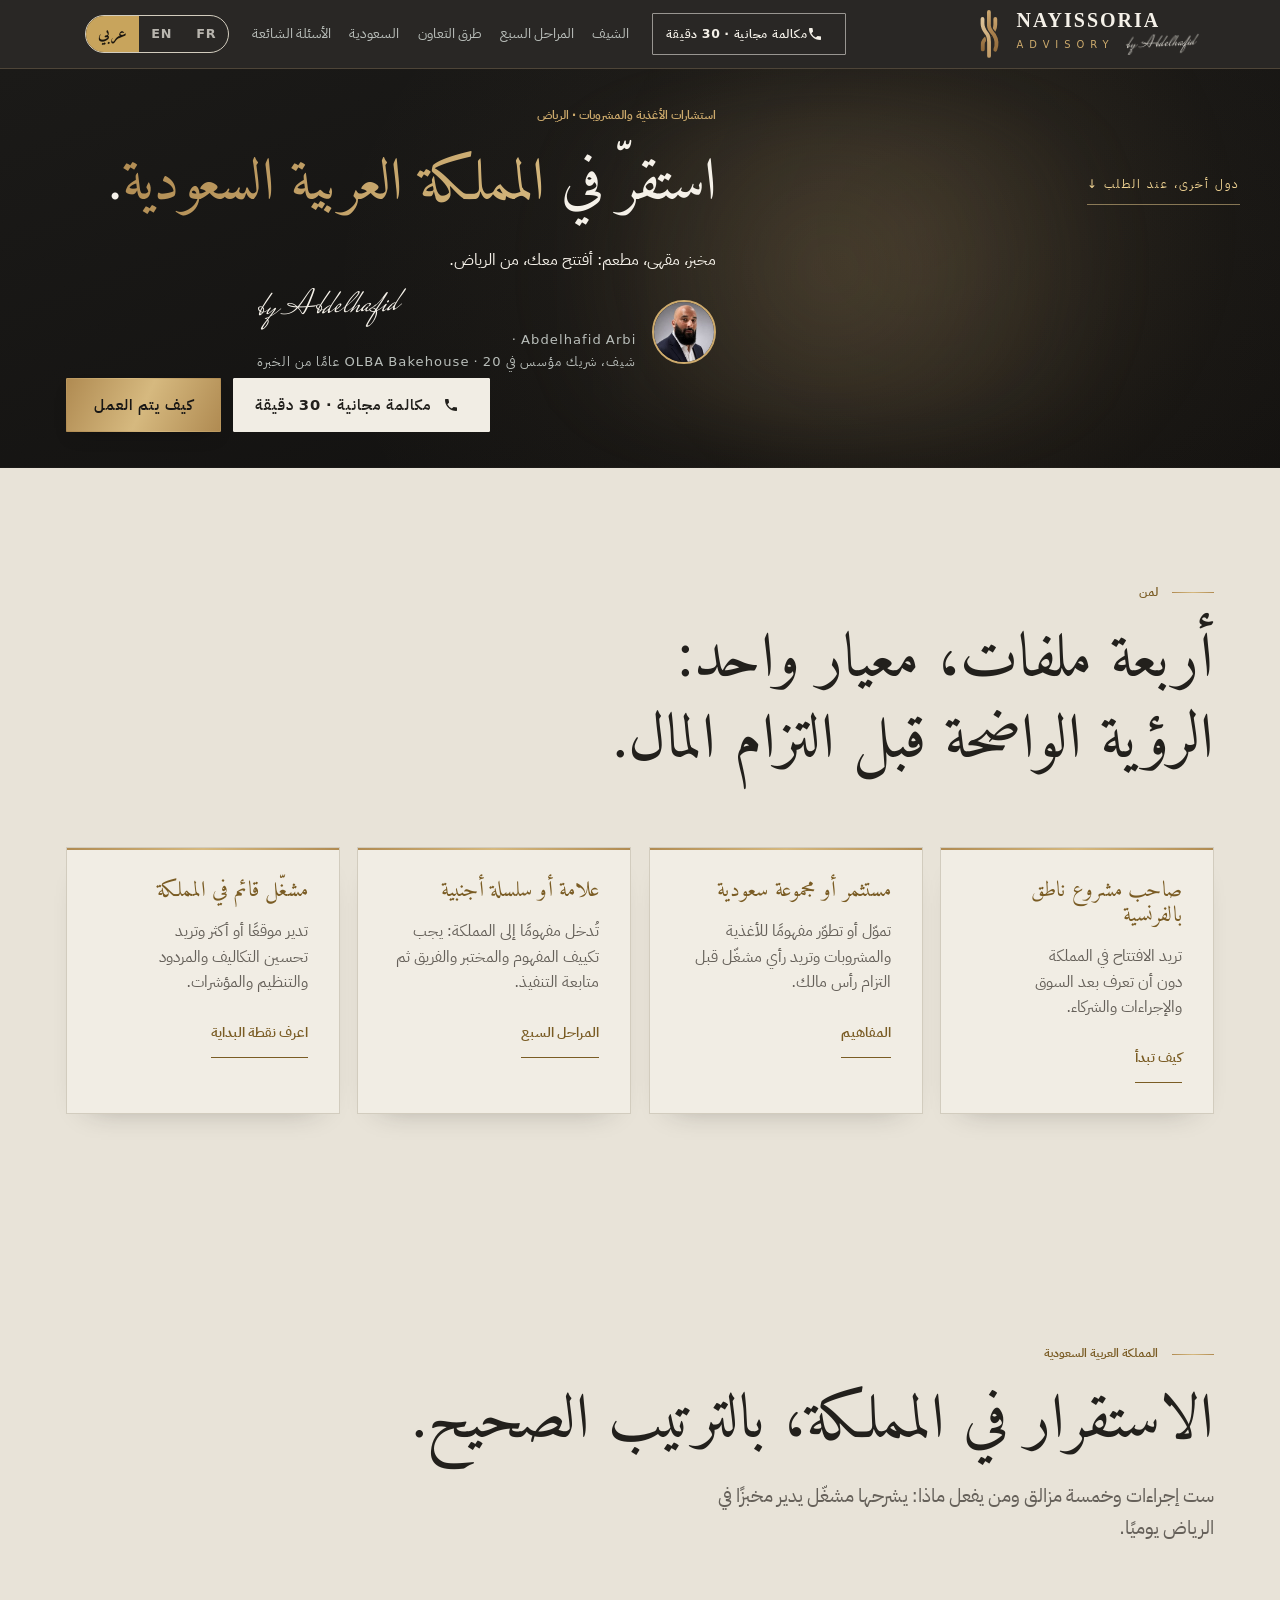
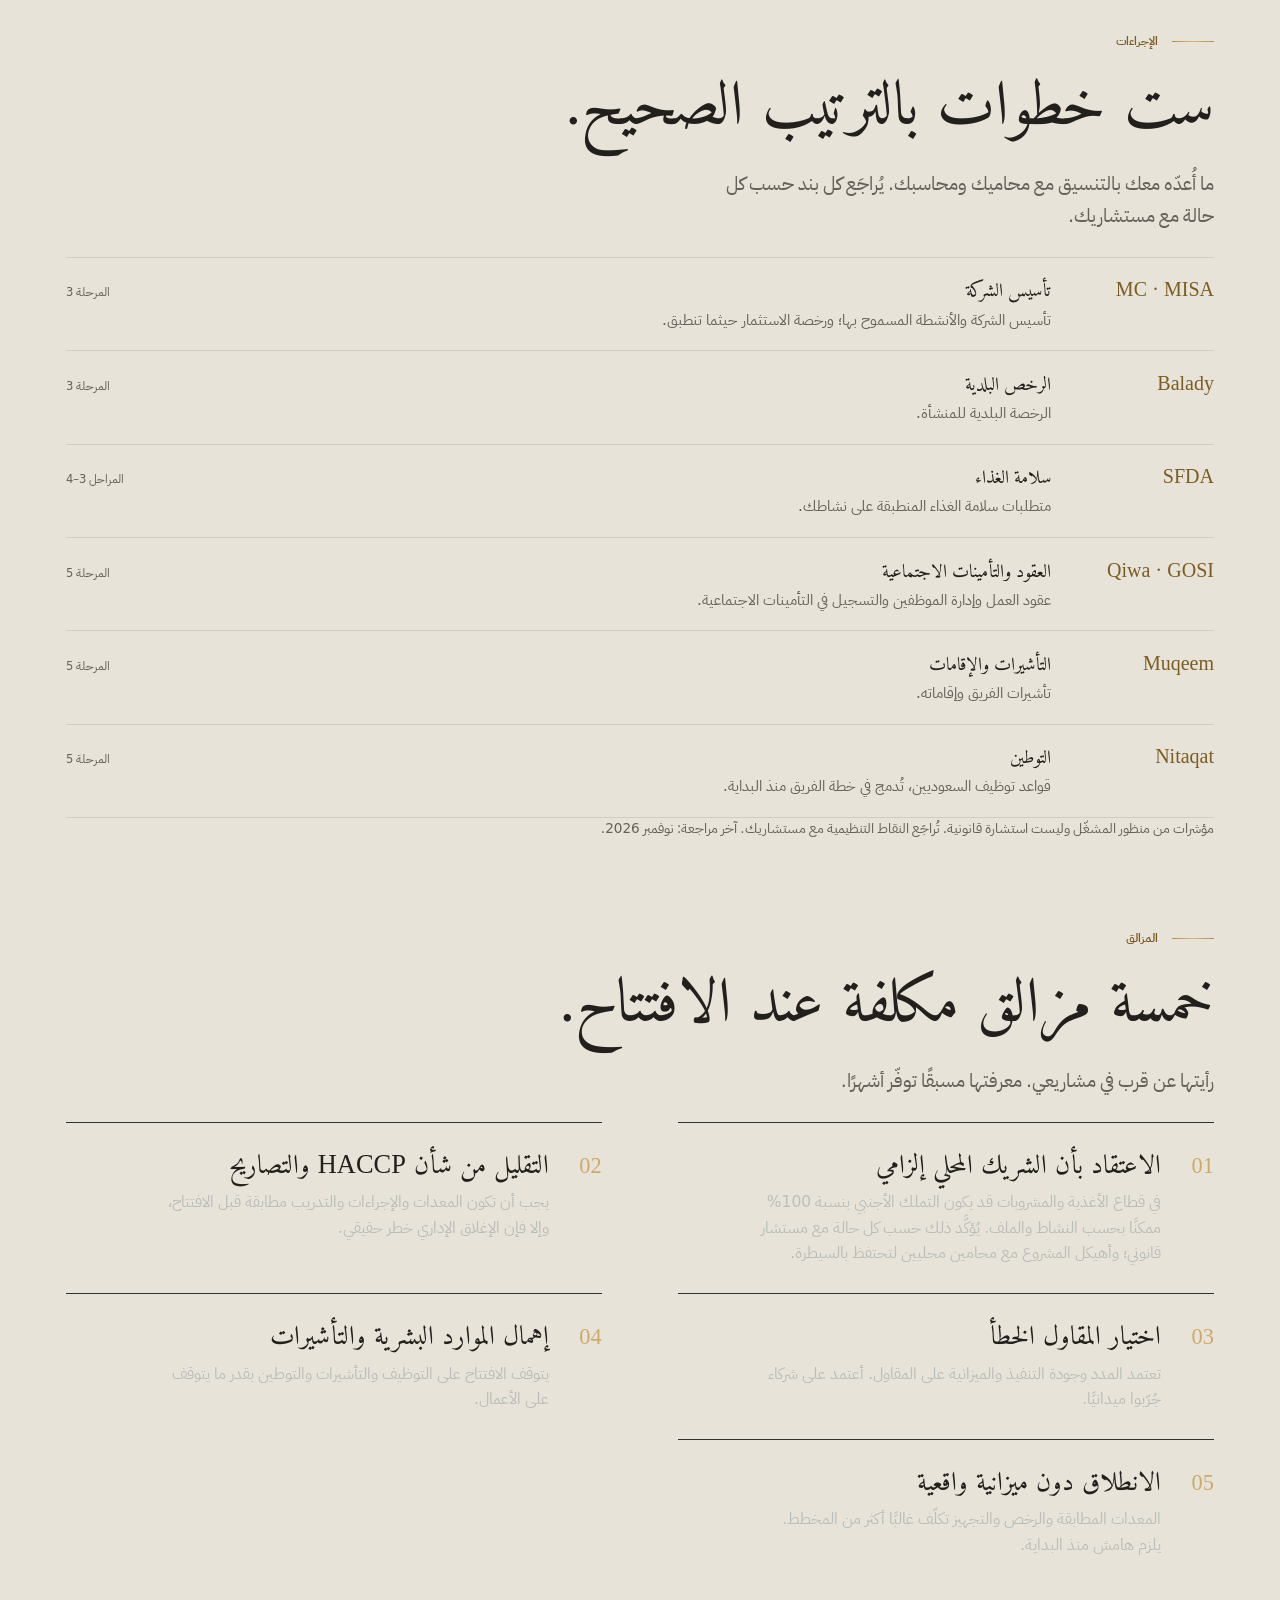
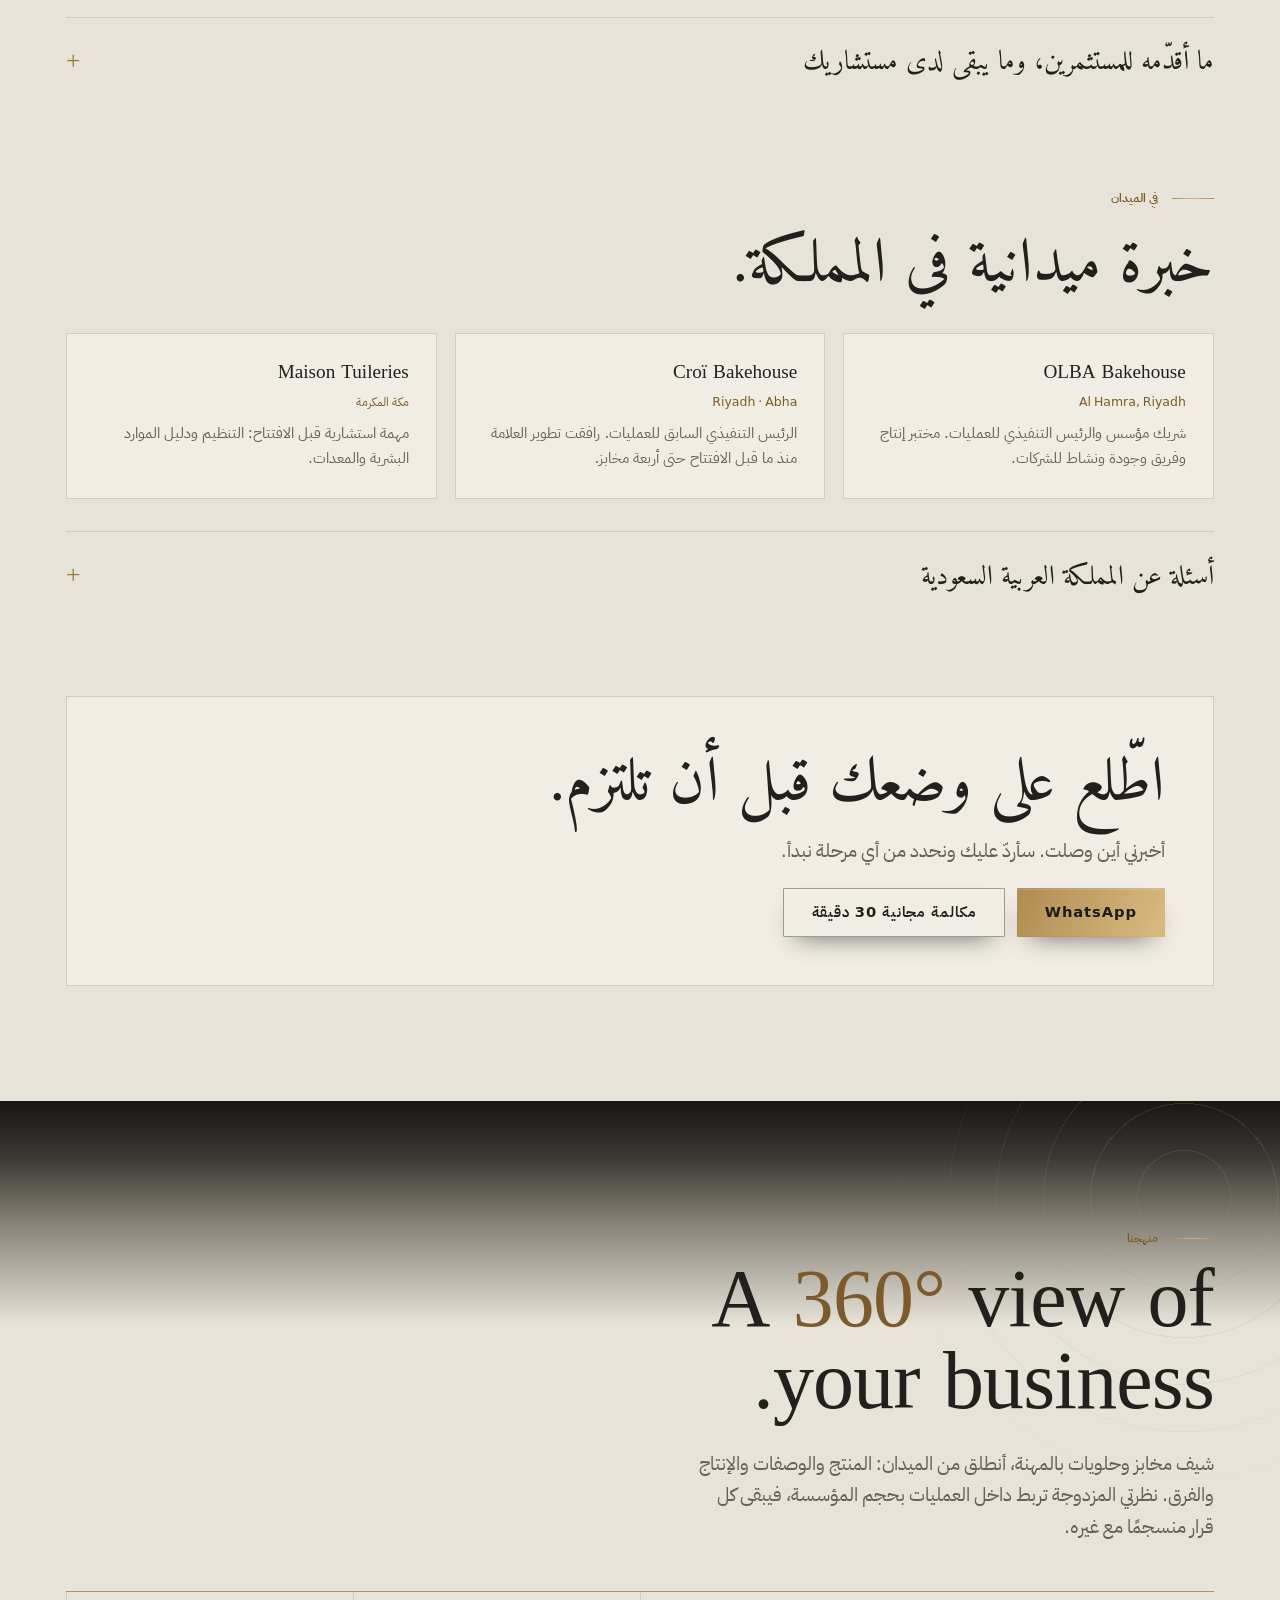
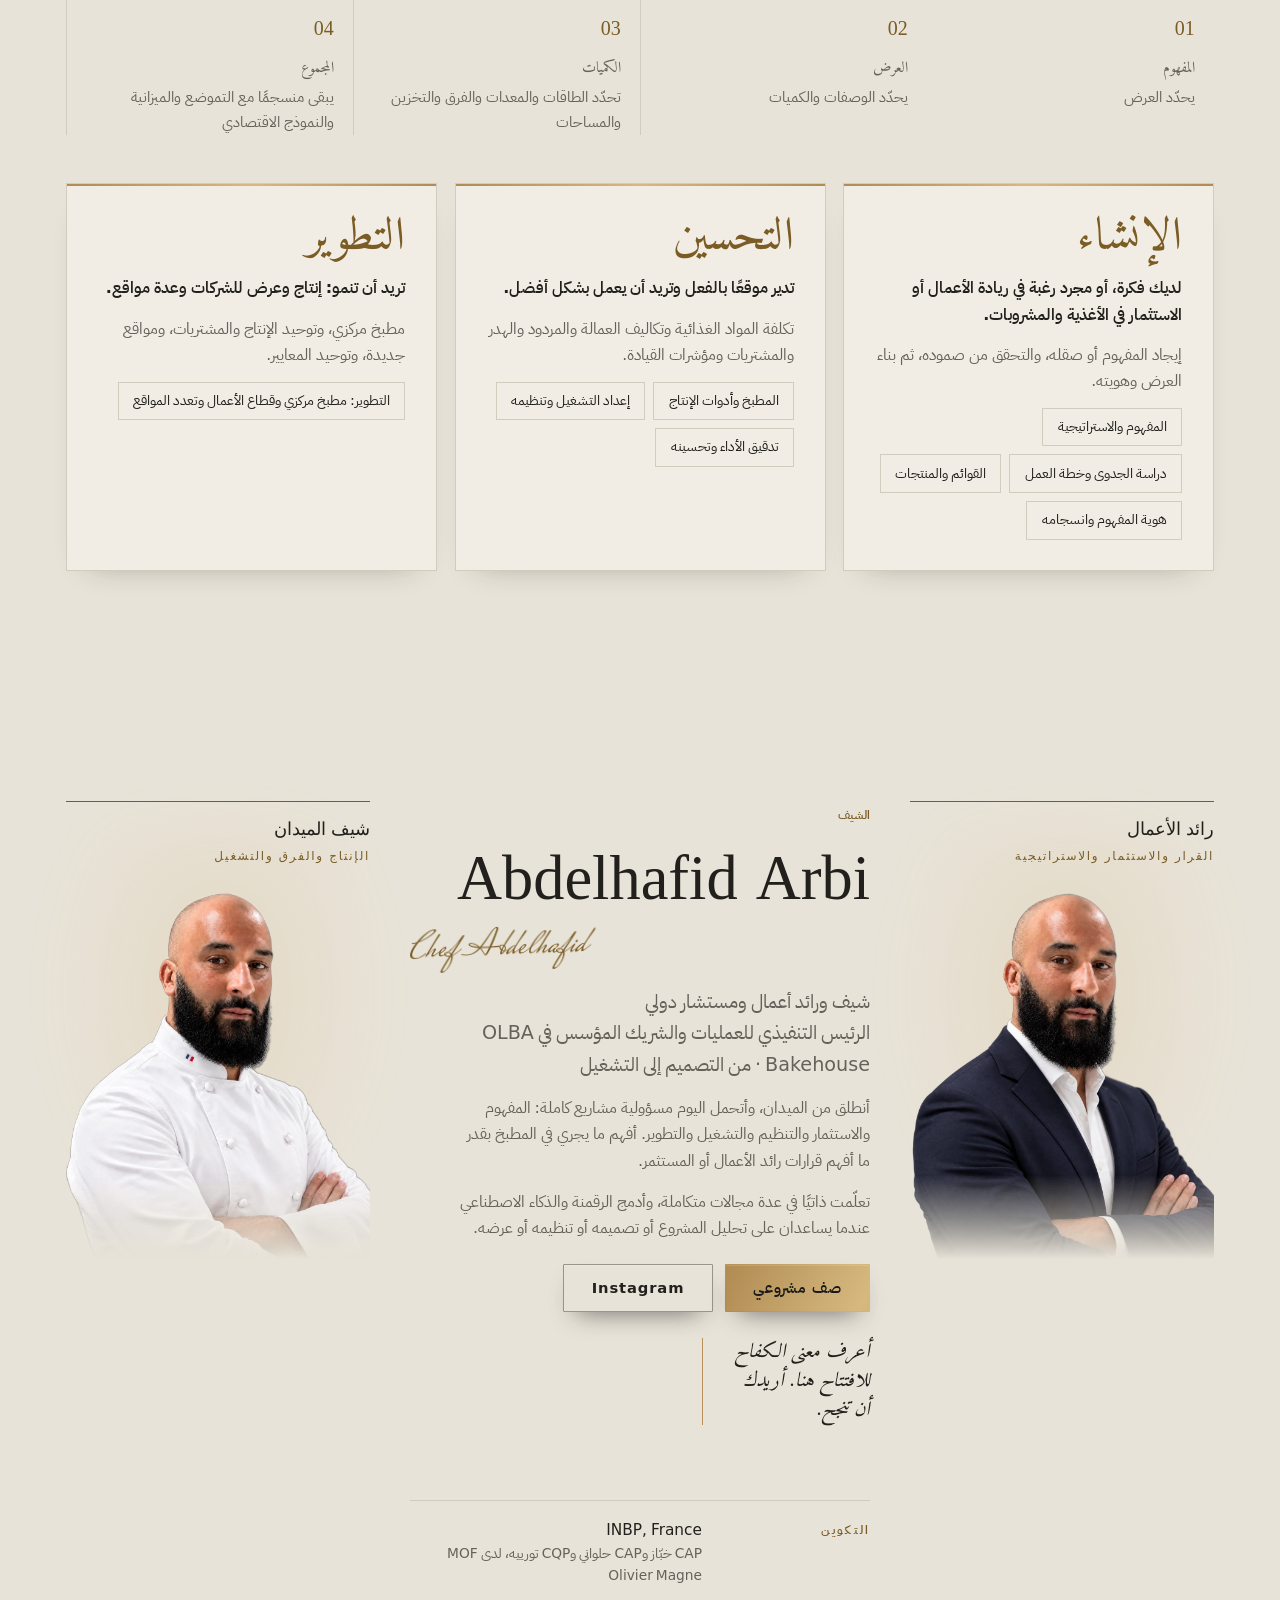
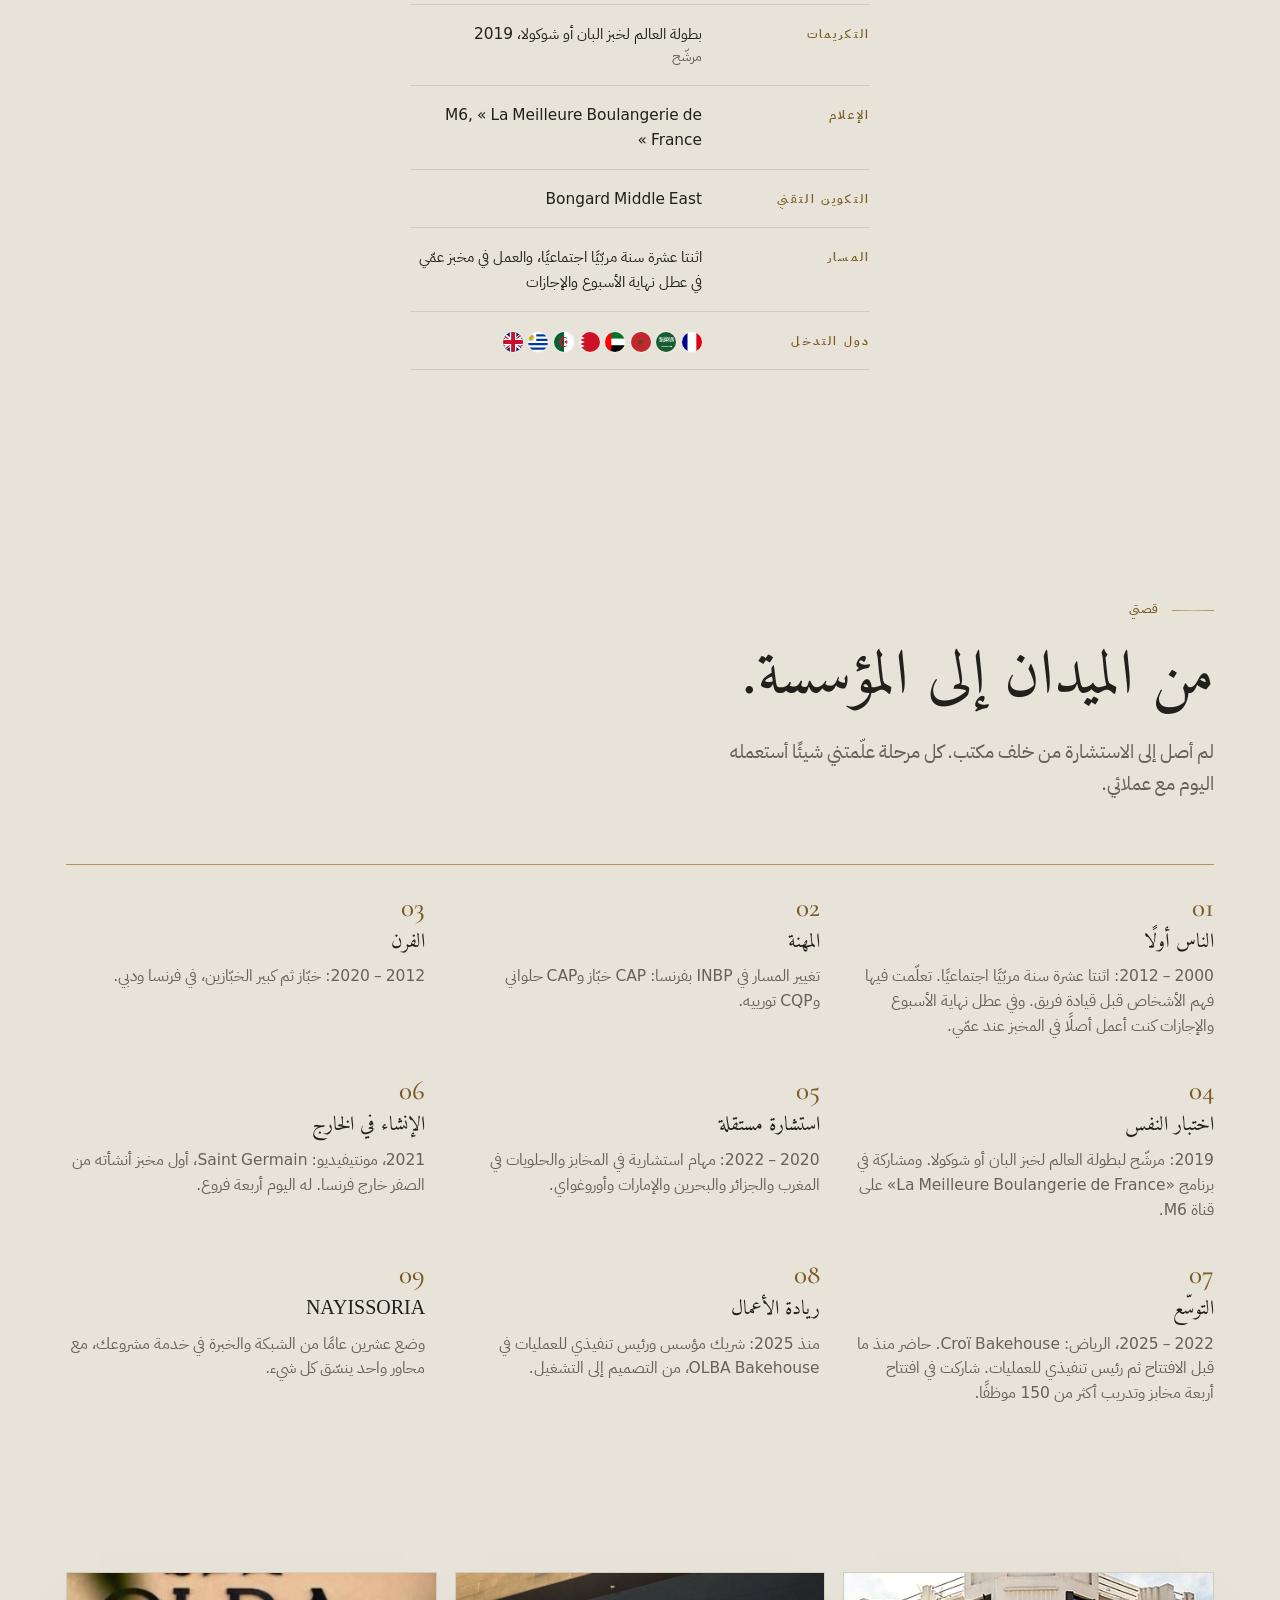
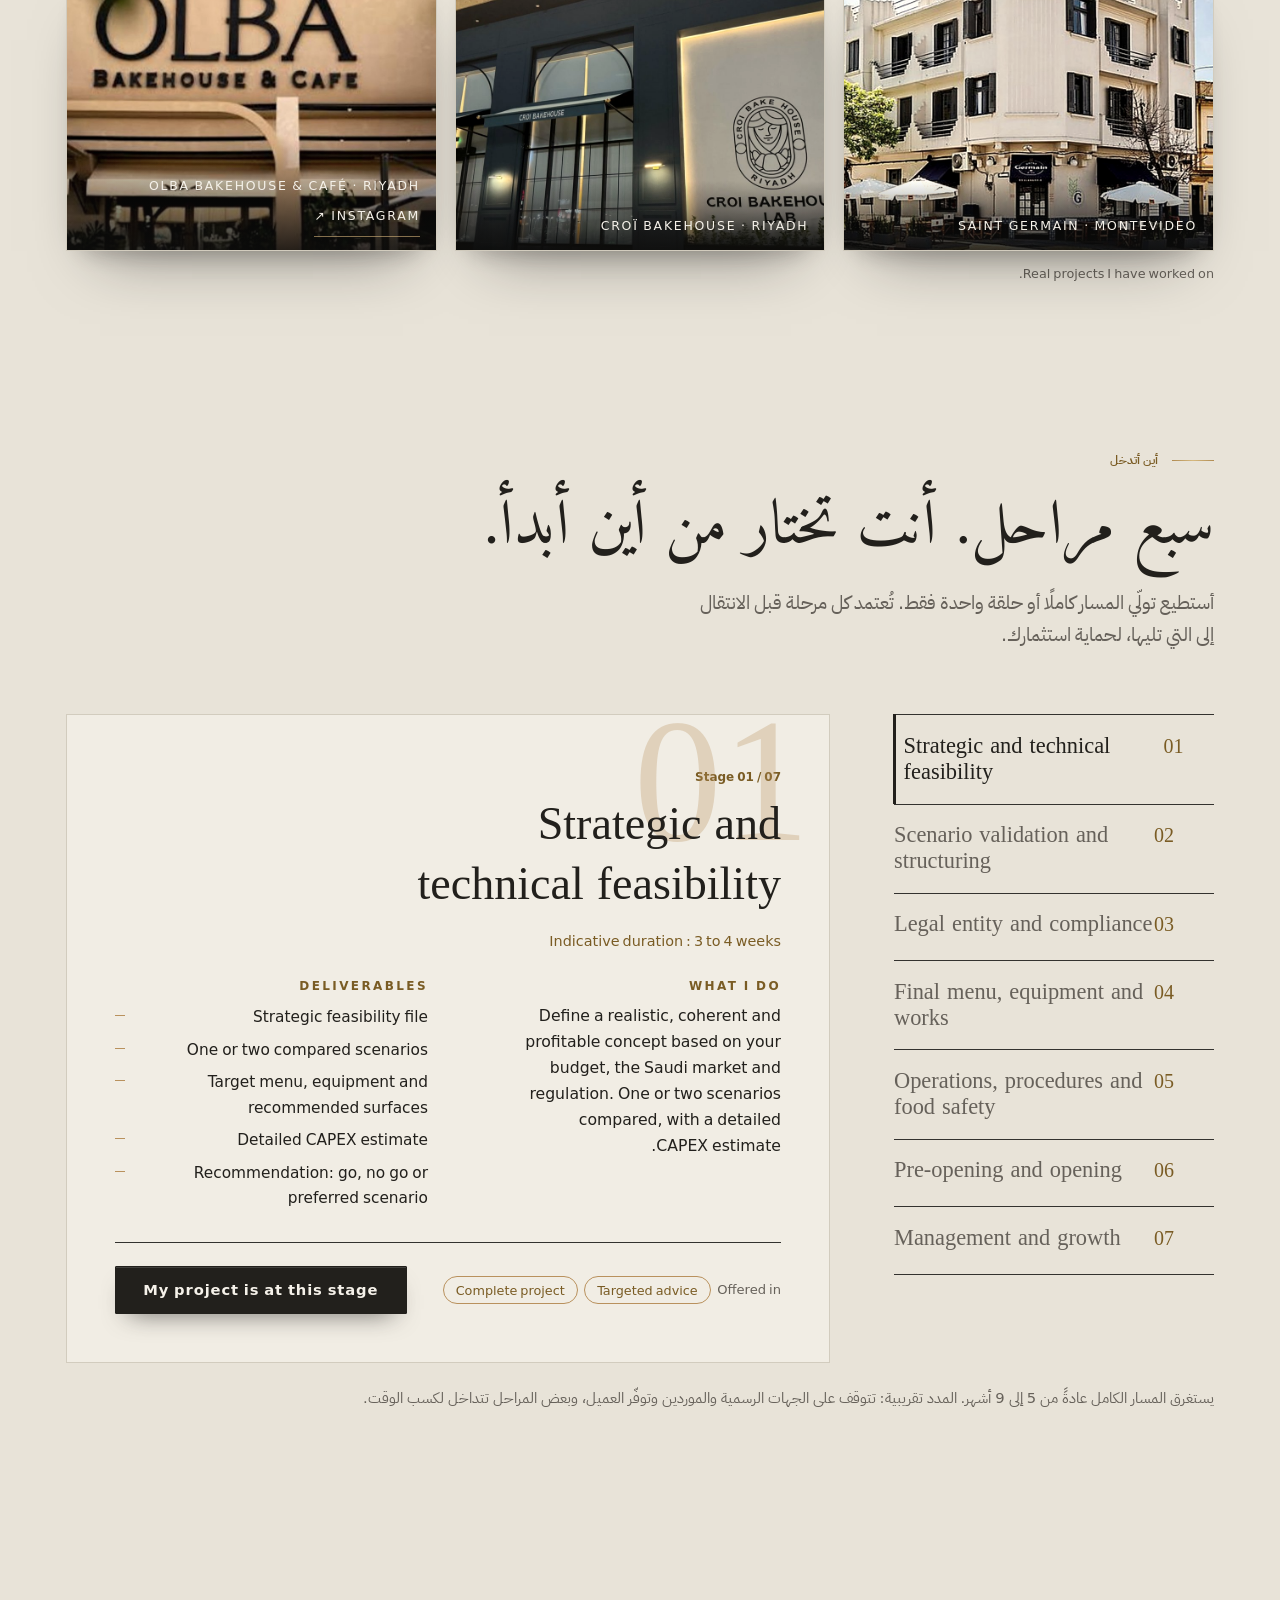
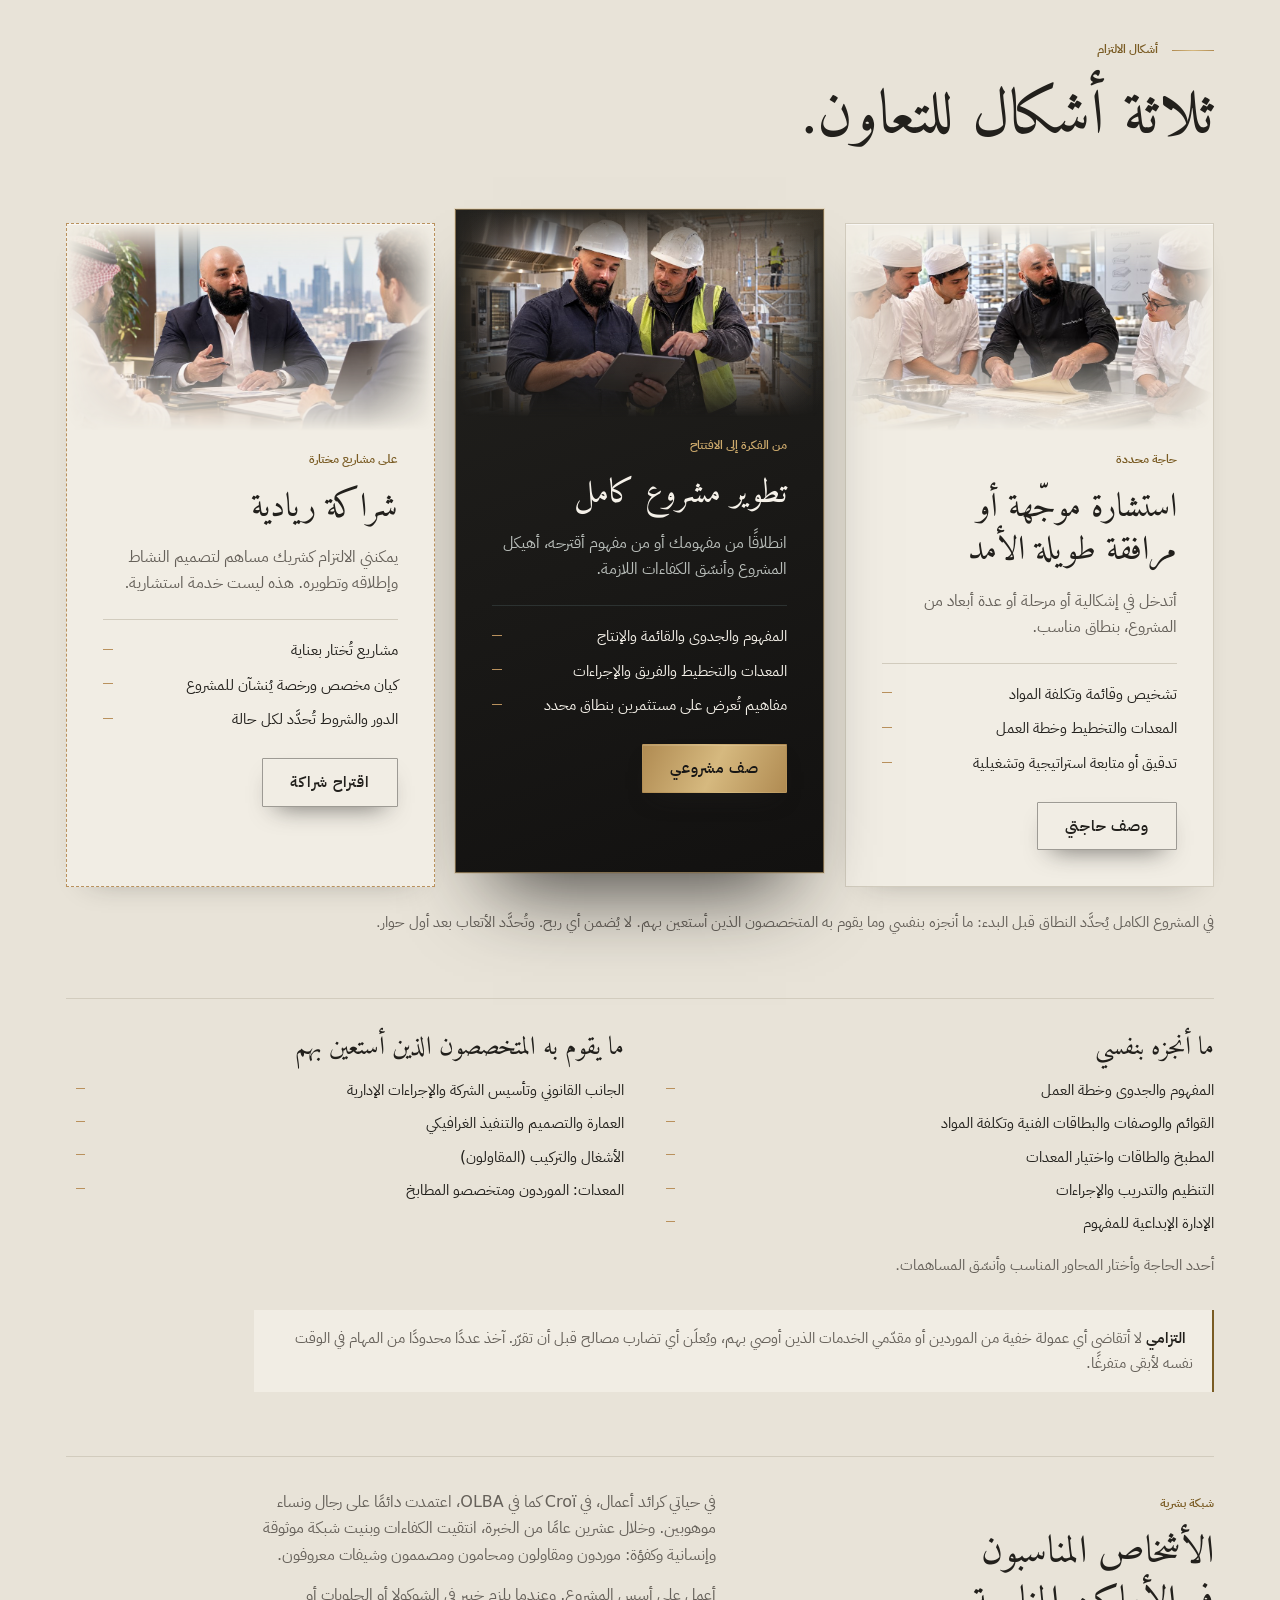
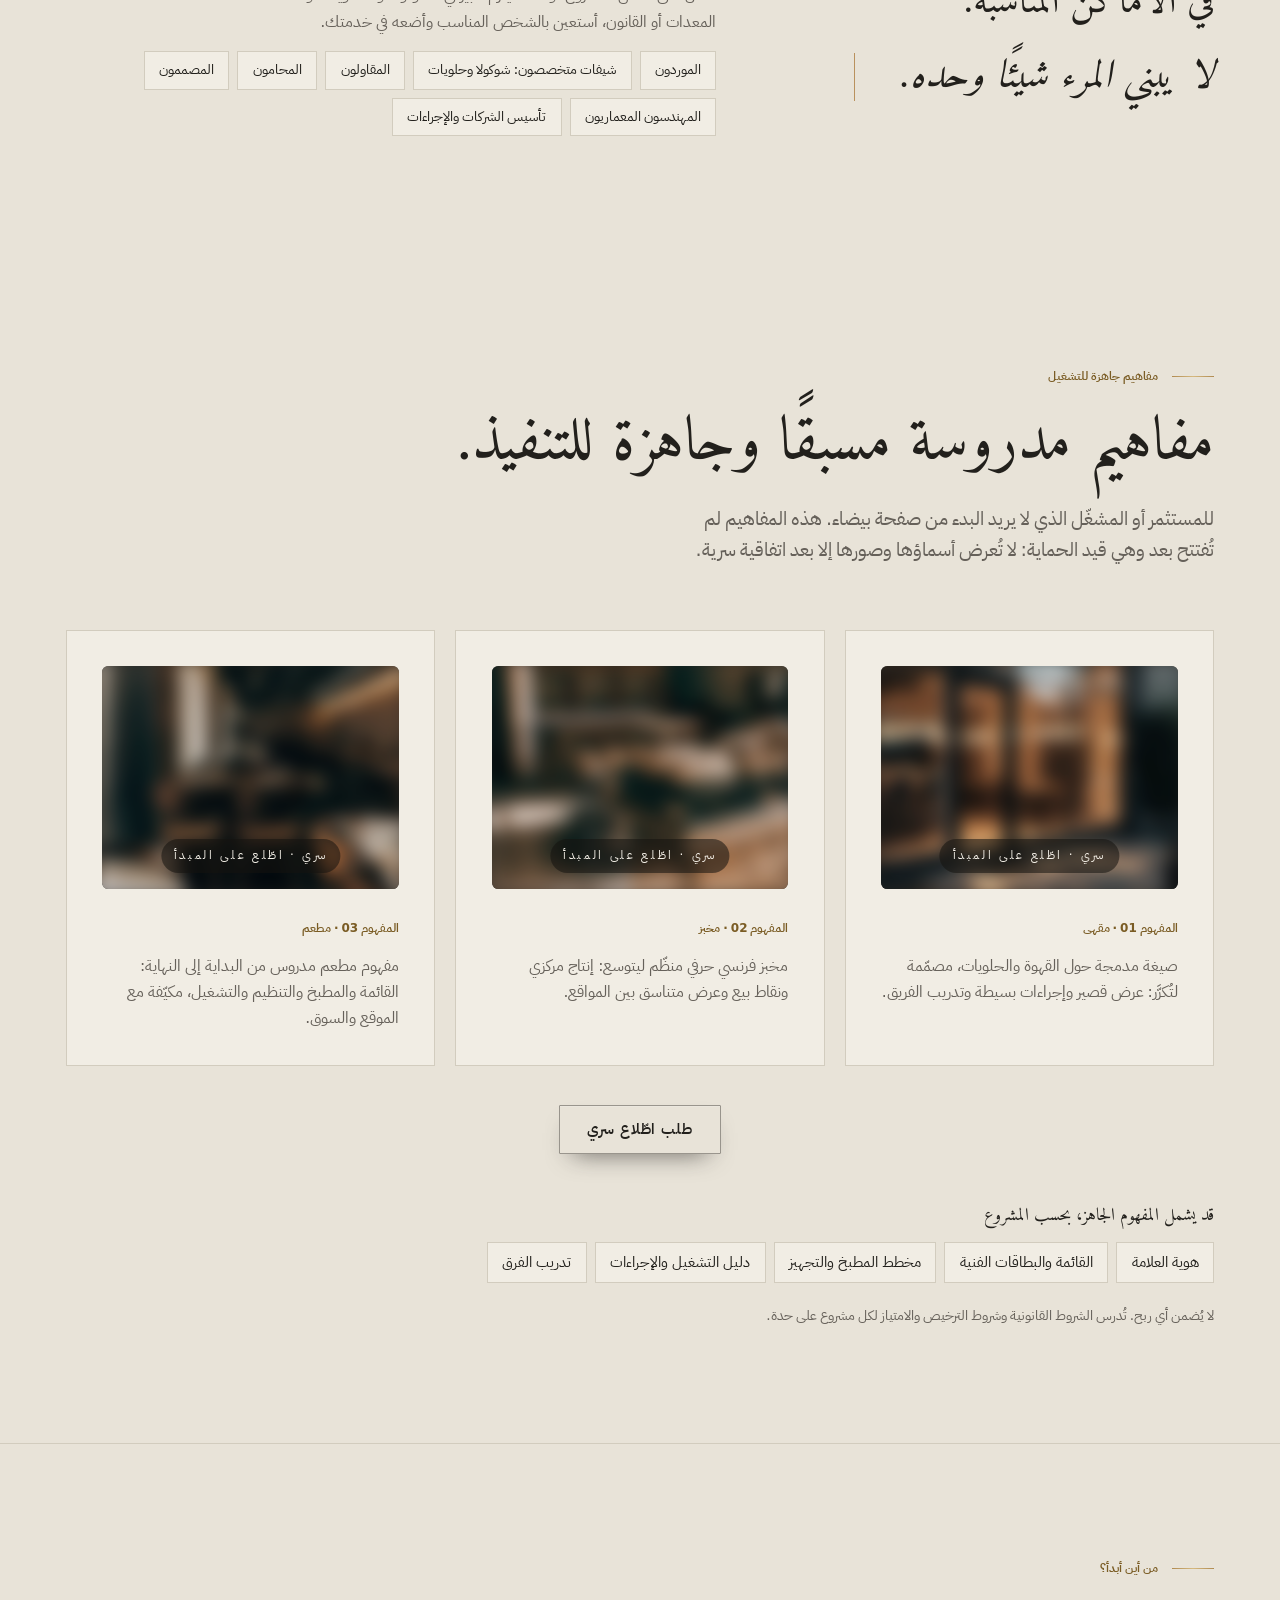
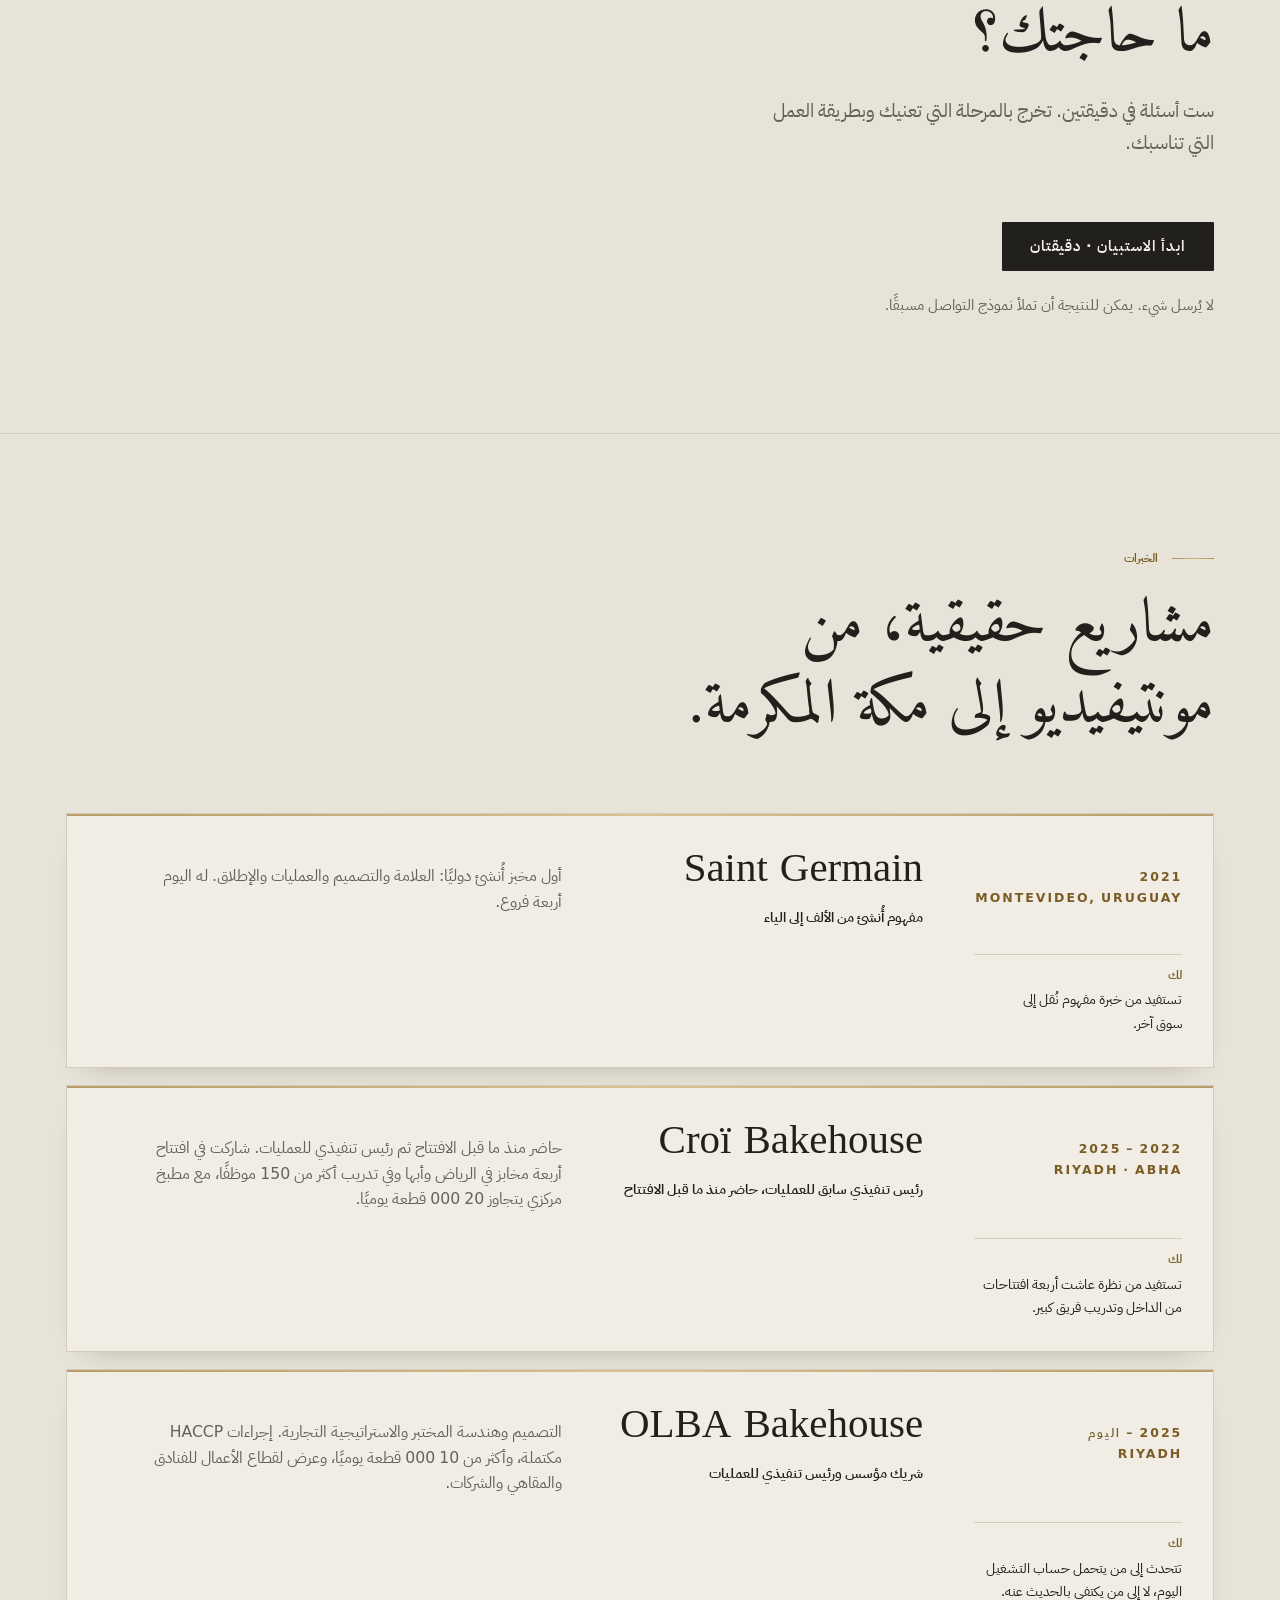
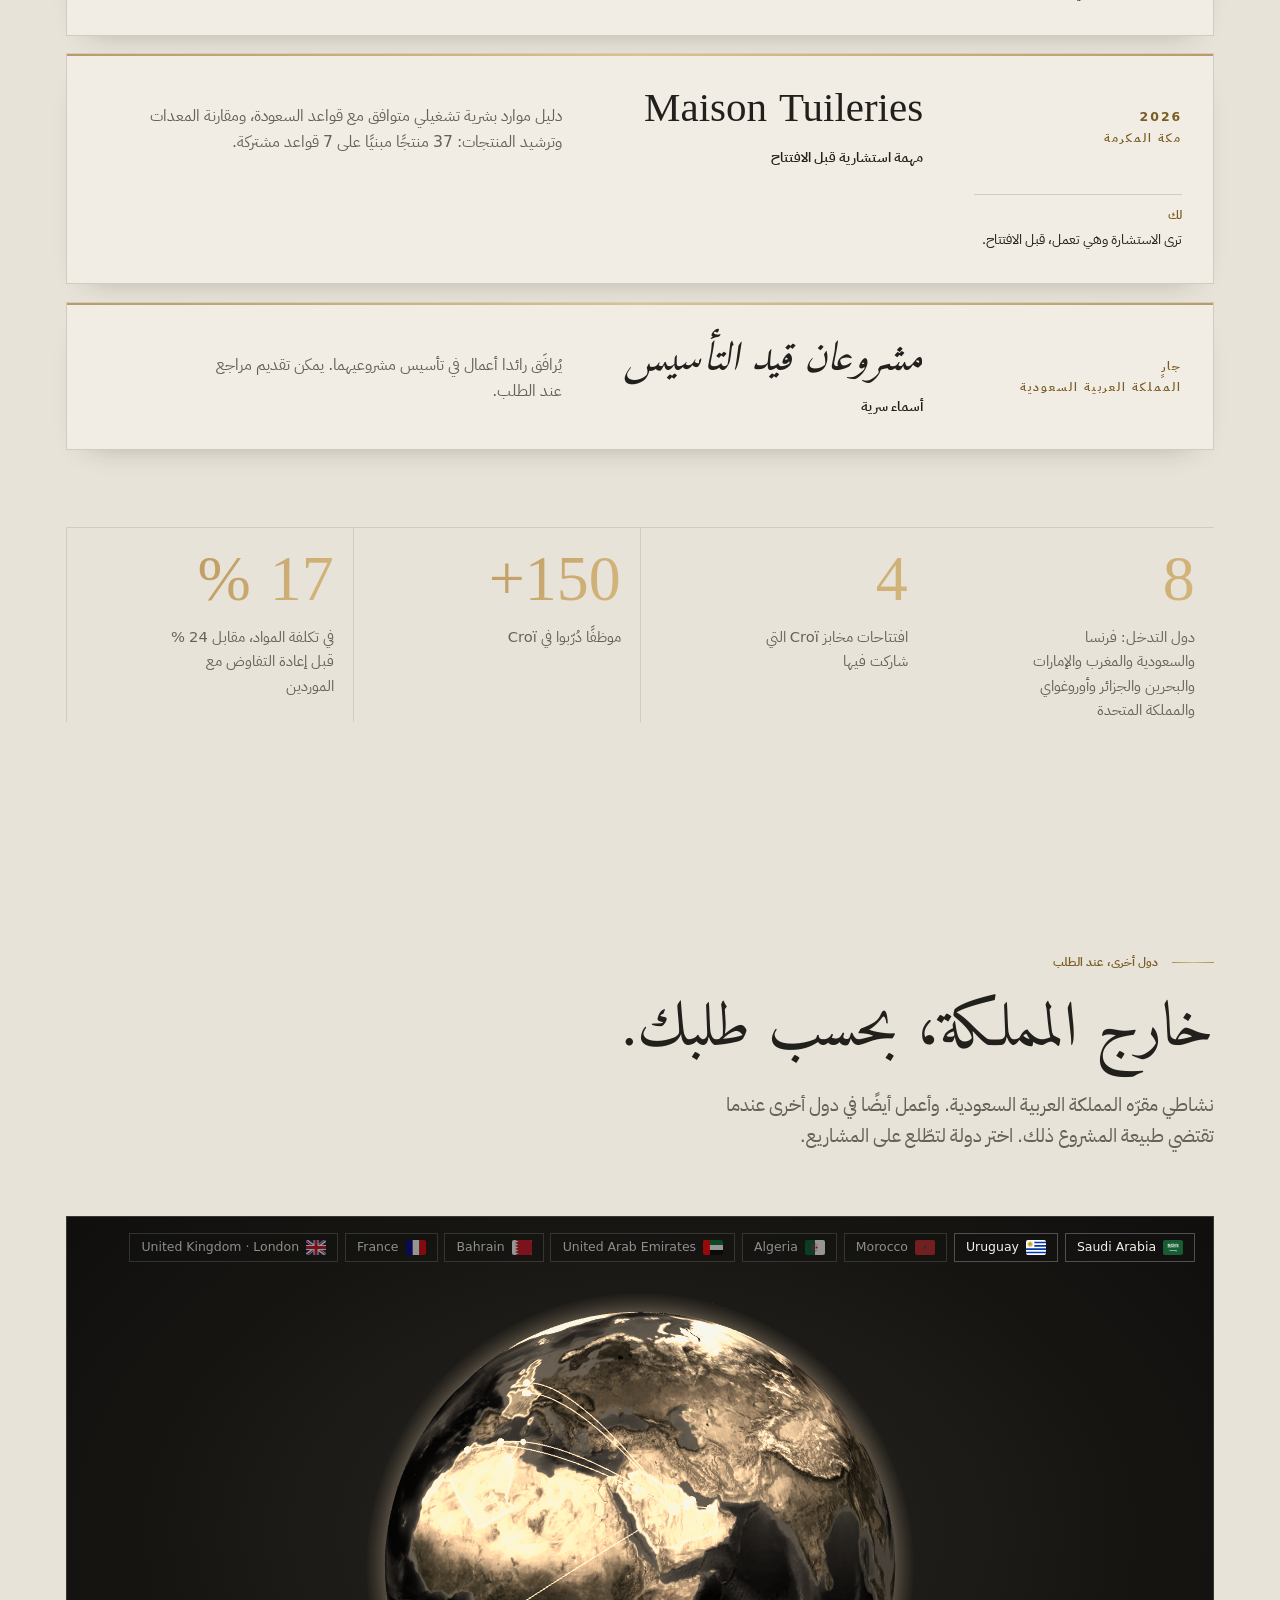
==== commit 9c468a50: "Palette unifiée : globe et photos étalonnés sable/or, suppression du bleu et du bordeaux Co-Authored" ====
--- a/ar/index.html
+++ b/ar/index.html
@@ -968,6 +968,14 @@
 html[data-lang="ar"] header nav a{font-size:.82rem;white-space:nowrap}
 @media(min-width:881px){html[data-lang="ar"] header nav li:nth-child(n+4):nth-child(-n+5){display:none}}
 html[data-lang="ar"] .hero h1{font-size:clamp(1.9rem,3vw,2.7rem)}
+/* v50 — palette unique : globe et photos étalonnés sable / or */
+.globe canvas,.mglobe canvas{filter:sepia(.9) saturate(1.05) contrast(1.06) brightness(.97) hue-rotate(-8deg)}
+main video,main .band img,main .concept img,main .ph img,main figure img{filter:sepia(.16) saturate(.92) contrast(1.02)}
+.hero-id img,.portrait img,.portrait,[class*="portrait"] img{filter:none!important}
+/* v50 — suppression des teintes hors palette (fond bleu du globe, bordeaux) */
+.mstage{background:radial-gradient(ellipse at 50% 45%,#2a2722 0,#161512 60%,#0e0d0c 100%)!important;border-color:#3a3731!important}
+.site-header::after{background:linear-gradient(90deg,#CDAA6C 0 50%,#EDE6D8 50% 100%)!important}
+.site-footer::after{background:linear-gradient(#EDE6D8 0 4px,#B9915D 4px)!important}
 
 </style>
 
